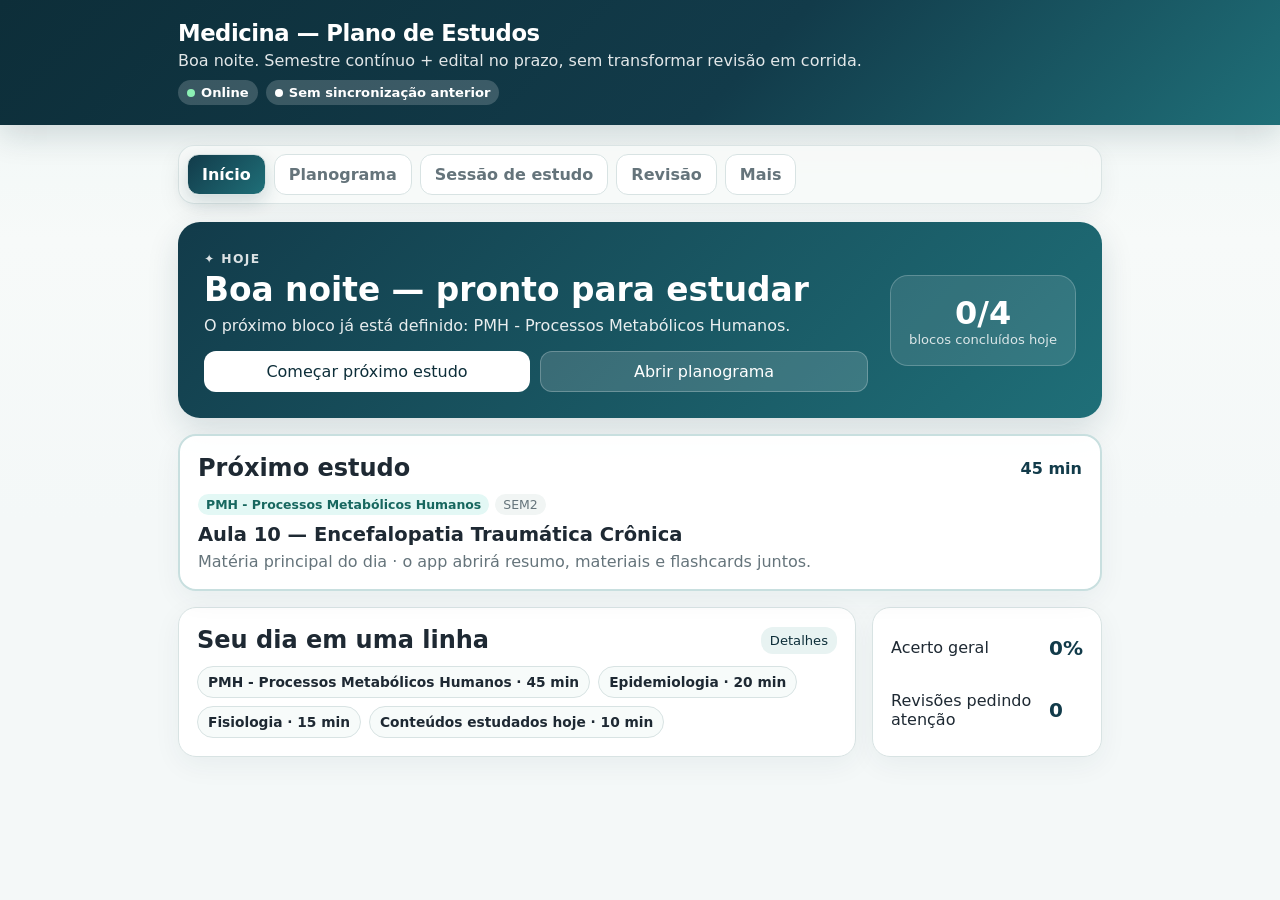
==== index_mobile_corrigido_v28.html @ 34f575c8 "3ª versão" ====
<!doctype html>
<html lang="pt-BR">
<head>
  <meta charset="utf-8">
  <meta name="viewport" content="width=device-width,initial-scale=1">
  <meta name="theme-color" content="#123B4A">
  <title>Medicina — Plano e Sessão de Estudos</title>
  <link rel="manifest" href="manifest.json">
  <meta name="mobile-web-app-capable" content="yes">
  <meta name="apple-mobile-web-app-capable" content="yes">
  <meta name="apple-mobile-web-app-status-bar-style" content="default">
  <meta name="apple-mobile-web-app-title" content="Medicina">
  <link rel="apple-touch-icon" href="icon-192.png">
  <style>
    :root{
      --bg:#f4f8f8;--card:#ffffff;--text:#1e2933;--muted:#65747b;--primary:#123b4a;
      --primary-dark:#0d2e39;--secondary:#1f6f78;--accent:#35c2b2;--coral:#ee806a;
      --border:#d8e3e3;--danger:#c95663;--success:#238066;--warning:#b98220;
      --soft:#e8f3f2;--soft-accent:#e3f8f5;--soft-coral:#fff0ec;
      font-family:Inter,system-ui,-apple-system,BlinkMacSystemFont,"Segoe UI",sans-serif
    }
    *{box-sizing:border-box}
    body{margin:0;background:linear-gradient(180deg,#eef6f5 0,#f7faf9 240px,var(--bg) 520px);color:var(--text);min-height:100vh}
    header{background:linear-gradient(135deg,var(--primary-dark),var(--primary) 58%,var(--secondary));color:#fff;padding:20px max(20px,calc((100vw - 960px)/2 + 18px));box-shadow:0 10px 30px rgba(13,46,57,.16)}
    header h1{margin:0;font-size:1.42rem;letter-spacing:-.02em} header p{margin:5px 0 0;opacity:.88}
    main{max-width:960px;margin:auto;padding:20px 18px 88px}
    .tabs{display:flex;gap:8px;flex-wrap:wrap;margin-bottom:18px;position:sticky;top:8px;z-index:20;padding:8px;border:1px solid rgba(216,227,227,.9);border-radius:16px;background:rgba(247,250,249,.88);backdrop-filter:blur(14px);box-shadow:0 8px 24px rgba(20,55,65,.06)}
    button,input,select,textarea{font:inherit}
    button{border:0;border-radius:12px;padding:10px 14px;cursor:pointer;transition:transform .16s ease,box-shadow .16s ease,background .16s ease}button:active{transform:scale(.98)}
    .tab{background:#fff;border:1px solid var(--border);color:var(--muted);font-weight:700}.tab:hover{box-shadow:0 6px 18px rgba(18,59,74,.08)} .tab.active,.primary{background:linear-gradient(135deg,var(--primary),var(--secondary));color:#fff;box-shadow:0 7px 18px rgba(18,59,74,.18)}
    .secondary{background:var(--soft);color:var(--primary-dark)} .danger{background:#fdecef;color:var(--danger)}
    .success{background:#e7f7ee;color:var(--success)} .warning{background:#fff3df;color:var(--warning)}
    .panel{display:none}.panel.active{display:block}
    .box{background:rgba(255,255,255,.96);border:1px solid var(--border);border-radius:18px;padding:18px;margin-bottom:16px;box-shadow:0 8px 28px rgba(18,59,74,.055)}
    .grid{display:grid;grid-template-columns:repeat(2,minmax(0,1fr));gap:14px}
    .full{grid-column:1/-1}
    label{display:block;font-weight:650;margin-bottom:6px}
    input,select,textarea{width:100%;border:1px solid var(--border);border-radius:10px;padding:10px 12px;background:#fff;color:var(--text)}
    textarea{min-height:100px;resize:vertical}
    .muted{color:var(--muted);font-size:.9rem}
    .row{display:flex;gap:10px;flex-wrap:wrap}.row>*{flex:1}
    .filters{display:grid;grid-template-columns:minmax(180px,.65fr) minmax(220px,1fr);gap:12px}
    .filter-head{display:flex;align-items:center;justify-content:space-between;gap:10px;margin-bottom:6px}
    .filter-head label{margin:0}.mini{padding:6px 9px;font-size:.82rem;background:var(--soft);color:var(--primary-dark)}
    .choices{display:flex;flex-wrap:wrap;gap:8px;max-height:160px;overflow:auto;padding:10px;border:1px solid var(--border);border-radius:12px;background:#f7fbfa}
    .choice{display:inline-flex;align-items:center;gap:7px;border:1px solid var(--border);border-radius:999px;padding:7px 10px;background:#fff;margin:0;cursor:pointer;transition:.15s ease}.choice:hover{border-color:var(--accent);background:var(--soft-accent)}
    .choice input{width:auto;margin:0}
    .study-card,.quiz-question{min-height:260px;display:grid;place-items:center;text-align:center;padding:26px;border:2px solid #cfe4e1;border-radius:20px;background:linear-gradient(145deg,#ffffff,#f1faf8)}
    .study-card{cursor:pointer;position:relative}.study-card .content,.quiz-question{font-size:clamp(1.25rem,4vw,2rem);font-weight:750}
    .hint{position:absolute;bottom:12px;color:var(--muted);font-size:.85rem}
    .meta{display:flex;justify-content:space-between;gap:10px;flex-wrap:wrap;color:var(--muted);font-size:.9rem}
    .answers{display:none;gap:10px;justify-content:center;flex-wrap:wrap;margin-top:14px}.answers.show{display:flex}
    .progress{height:10px;background:#e2eceb;border-radius:999px;overflow:hidden;margin:10px 0 16px}.progress>div{height:100%;background:linear-gradient(90deg,var(--secondary),var(--accent));width:0;transition:width .3s ease}
    .quiz-options{display:grid;grid-template-columns:repeat(2,minmax(0,1fr));gap:10px;margin-top:14px}
    .quiz-option{display:flex;gap:10px;align-items:center;text-align:left;background:#fff;border:2px solid var(--border);min-height:64px}
    .quiz-option.correct{border-color:var(--success);background:#e7f7ee}.quiz-option.wrong{border-color:var(--danger);background:#fdecef}
    .letter{display:grid;place-items:center;min-width:34px;height:34px;border-radius:50%;background:var(--soft-accent);color:var(--primary-dark);font-weight:800}
    .feedback{display:none;padding:12px;border-radius:12px;margin-top:12px}.feedback.show{display:block}.feedback.ok{background:#e7f7ee}.feedback.bad{background:#fdecef}
    .list{display:grid;gap:10px}.item{border:1px solid var(--border);border-radius:12px;padding:12px;display:grid;gap:7px}
    .classification{display:flex;flex-wrap:wrap;gap:6px}.semester,.subject,.topic{border-radius:999px;padding:3px 8px;font-size:.78rem}
    .semester{background:#e4f0f2;color:#245567;font-weight:800}.subject{background:var(--soft-accent);color:#17675f;font-weight:700}.topic{background:#f1f5f4;color:var(--muted)}
    .stats{display:grid;grid-template-columns:repeat(4,1fr);gap:10px}.stat{background:#f7f7fd;border:1px solid var(--border);padding:12px;border-radius:12px;text-align:center}.stat b{display:block;font-size:1.4rem}
    .notice{border-left:4px solid var(--accent);padding:10px 12px;background:var(--soft-accent);border-radius:10px}
    .content-card{border:1px solid var(--border);border-radius:14px;padding:16px;background:#fff;display:grid;gap:10px}
    .content-card h3{margin:0}
    .content-card img{display:block;max-width:100%;max-height:360px;object-fit:contain;border-radius:12px;border:1px solid var(--border)}
    .summary-text{white-space:pre-wrap;line-height:1.55}
    .key-terms{display:flex;flex-wrap:wrap;gap:6px}
    .term-pill{padding:4px 8px;border-radius:999px;background:var(--soft-accent);color:var(--primary-dark);font-size:.82rem;font-weight:650}
    .remember-box{padding:12px;border-radius:10px;background:#fff7df;border-left:4px solid var(--warning);white-space:pre-wrap}
    .material-link{display:inline-block;text-decoration:none;background:var(--primary);color:white;padding:9px 12px;border-radius:10px;font-weight:650}
    .subject-card{border:1px solid var(--border);border-radius:14px;padding:16px;background:#fff;display:grid;gap:10px}
    .subject-card h3{margin:0}
    .topic-row{display:grid;grid-template-columns:minmax(0,1fr) auto;gap:12px;align-items:center;padding:9px 0;border-top:1px solid var(--border)}
    .topic-row:first-of-type{border-top:0}
    .coverage-badge{white-space:nowrap;border-radius:999px;padding:5px 9px;font-weight:700;font-size:.82rem;background:#eef0ff}
    .coverage-ok{background:#e6f6eb}
    .coverage-low{background:#fff2db}
    .subject-total{font-size:.9rem;color:var(--muted)}
    .card-image{display:block;max-width:min(100%,620px);max-height:360px;object-fit:contain;margin:0 auto 16px;border-radius:14px;border:1px solid var(--border);background:#fff}
    .thumb{width:110px;height:80px;object-fit:cover;border-radius:10px;border:1px solid var(--border)}
    .image-preview{display:none;margin-top:10px}.image-preview.show{display:block}
    .image-preview img{max-width:260px;max-height:190px;object-fit:contain;border:1px solid var(--border);border-radius:12px;background:#fff}
    .image-actions{display:flex;gap:8px;flex-wrap:wrap;margin-top:8px}
    .sync-status{display:none;white-space:pre-wrap;padding:10px;border-radius:10px;margin-top:10px}.sync-status.show{display:block}.sync-status.ok{background:#e7f7ee}.sync-status.err{background:#fdecef}

    .review-grid{display:grid;grid-template-columns:repeat(2,minmax(0,1fr));gap:12px}
    .review-card{border:1px solid var(--border);border-radius:14px;padding:14px;background:#fff;display:grid;gap:8px}
    .review-card h3{margin:0;font-size:1rem}.review-card p{margin:0}
    .review-meter{height:8px;background:#e2eceb;border-radius:999px;overflow:hidden}.review-meter>span{display:block;height:100%;background:linear-gradient(90deg,var(--secondary),var(--accent))}
    .review-reason{font-size:.88rem;color:var(--muted)}
    .priority-high{border-left:5px solid var(--danger)}.priority-medium{border-left:5px solid var(--warning)}.priority-low{border-left:5px solid var(--success)}
    .summary-gallery{display:grid;grid-template-columns:repeat(auto-fit,minmax(210px,1fr));gap:10px;margin:4px 0 8px}
    .summary-gallery figure{margin:0;border:1px solid var(--border);border-radius:12px;padding:8px;background:#fafafa}
    .summary-gallery img{width:100%;height:auto;max-height:520px;object-fit:contain;border:0;border-radius:8px;background:#fff}
    .summary-gallery figcaption{font-size:.78rem;color:var(--muted);margin-top:6px}
    .summary-source-embeds{display:grid;gap:12px;margin:8px 0 14px}
    .summary-source-embed{width:100%;height:520px;border:1px solid var(--border);border-radius:14px;background:#fff;overflow:hidden}
    .summary-source-embed iframe{width:100%;height:100%;border:0;background:#fff}
    .summary-source-caption{font-size:.82rem;color:var(--muted);margin-top:6px}

    .review-source{font-size:.83rem}.review-source a{color:var(--primary-dark);font-weight:650}
    @media(max-width:650px){.review-grid{grid-template-columns:1fr}.summary-gallery{grid-template-columns:1fr}}


    .cloud-status{display:flex;gap:8px;flex-wrap:wrap;margin-top:10px}
    .status-pill{display:inline-flex;align-items:center;gap:6px;padding:5px 9px;border-radius:999px;background:rgba(255,255,255,.18);font-size:.82rem;font-weight:700}
    .status-dot{width:8px;height:8px;border-radius:50%;background:#fff}
    .status-pill.offline .status-dot{background:#ffd166}
    .status-pill.online .status-dot{background:#8cf0b4}

    /* Visualização completa de mídia — mesma experiência no celular e computador */
    .content-card img,.card-image,.summary-gallery img,.thumb{cursor:zoom-in}
    .material-media{display:grid;gap:10px;margin-top:4px}
    .material-media img{width:100%;max-height:none;object-fit:contain;background:#fff}
    .material-embed{width:100%;height:640px;border:1px solid var(--border);border-radius:14px;background:#fff;overflow:hidden}
    .material-embed iframe{width:100%;height:100%;border:0;background:#fff}
    .media-caption{font-size:.82rem;color:var(--muted)}
    .image-lightbox{position:fixed;inset:0;z-index:9999;background:rgba(6,23,29,.94);display:none;align-items:center;justify-content:center;padding:18px}
    .image-lightbox.show{display:flex}
    .image-lightbox img{max-width:96vw;max-height:92vh;object-fit:contain;border-radius:12px;background:#fff;box-shadow:0 24px 80px rgba(0,0,0,.45)}
    .image-lightbox button{position:absolute;top:14px;right:14px;width:44px;height:44px;border-radius:999px;border:1px solid rgba(255,255,255,.35);background:rgba(255,255,255,.14);color:#fff;font-size:1.5rem;padding:0}
    @media(max-width:650px){.material-embed{height:72vh;min-height:440px}.image-lightbox{padding:8px}.image-lightbox img{max-width:100vw;max-height:94vh;border-radius:6px}}
    .offline-note{display:none;margin-top:10px;padding:10px 12px;border-radius:10px;background:#fff3df;color:#6f4a09}
    .offline-note.show{display:block}
    .plan-controls{display:grid;grid-template-columns:repeat(2,minmax(0,1fr));gap:12px}
    .plan-grid{display:grid;gap:12px}
    .plan-block{background:#fff;border:1px solid var(--border);border-radius:14px;padding:14px}
    .plan-block.done{opacity:.68;border-color:#b9ddc8;background:#f4fbf7}
    .plan-head{display:flex;justify-content:space-between;gap:10px;align-items:flex-start;flex-wrap:wrap}
    .plan-head h3{margin:0;font-size:1.03rem}
    .plan-min{font-weight:800;color:var(--primary);white-space:nowrap}
    .plan-badges{display:flex;gap:6px;flex-wrap:wrap;margin:8px 0}
    .plan-badge{font-size:.78rem;border-radius:999px;padding:4px 8px;background:var(--soft);color:var(--primary-dark);font-weight:700}
    .plan-badge.warn{background:#fff3df;color:#7a510c}.plan-badge.ok{background:#e7f7ee;color:#256b45}
    .plan-summary{white-space:pre-wrap;line-height:1.48;margin-top:10px}
    .plan-related{margin-top:10px;padding-top:10px;border-top:1px solid var(--border)}
    .plan-related details{margin-top:8px}.plan-related summary{cursor:pointer;font-weight:700}
    .plan-actions{display:flex;gap:8px;flex-wrap:wrap;margin-top:12px}
    .plan-actions button{padding:8px 10px}.plan-progress{margin-top:10px}
    .plan-profile-note{margin-top:10px;padding:10px 12px;border-radius:12px;background:var(--soft-accent);border:1px solid #caece7}

    /* Sala de estudo + timer do planograma */
    .study-timer-dock{position:sticky;top:10px;z-index:70;display:grid;grid-template-columns:auto minmax(0,1fr) auto;gap:10px;align-items:center;margin:10px 0 14px;padding:10px 12px;border:1px solid #c8dfdf;border-radius:16px;background:rgba(255,255,255,.96);box-shadow:0 10px 28px rgba(18,59,74,.12);backdrop-filter:blur(12px)}
    .study-timer-dock[hidden]{display:none!important}.study-timer-dock .timer-copy{min-width:0}.study-timer-dock .timer-copy small{display:block;color:var(--muted);font-weight:750;white-space:nowrap;overflow:hidden;text-overflow:ellipsis}.study-timer-dock .timer-clock{display:block;font-size:1.4rem;letter-spacing:.03em;font-weight:900;color:var(--primary);font-variant-numeric:tabular-nums}.study-timer-dock .timer-actions{display:flex;gap:7px;align-items:center}.study-timer-dock button{padding:8px 10px}
    .plan-study-room{border:2px solid #bcdedb;background:linear-gradient(180deg,#fbfefe,#fff)}.plan-study-room[hidden]{display:none!important}.plan-study-room.active{animation:riseIn .22s ease both}.study-room-top{display:grid;grid-template-columns:minmax(0,1fr) auto;gap:14px;align-items:start}.study-room-kicker{font-size:.76rem;letter-spacing:.08em;text-transform:uppercase;font-weight:900;color:var(--secondary);margin-bottom:4px}.study-room-top h2{margin:0 0 5px}.study-room-timer{min-width:170px;text-align:center;border:1px solid var(--border);border-radius:16px;padding:12px;background:#fff}.study-room-clock{font-size:2rem;font-weight:900;color:var(--primary);font-variant-numeric:tabular-nums;line-height:1}.study-room-timer small{display:block;color:var(--muted);margin-top:5px}.study-room-timer-actions{display:flex;gap:7px;justify-content:center;flex-wrap:wrap;margin-top:10px}.study-room-timer-actions button{padding:7px 10px}.study-room-content{display:grid;grid-template-columns:minmax(0,1.4fr) minmax(240px,.6fr);gap:14px;margin-top:14px}.study-room-panel{border:1px solid var(--border);border-radius:14px;padding:13px;background:#fff;min-width:0}.study-room-panel h3{margin:0 0 8px}.study-room-panel details{margin-top:8px}.study-room-panel summary{cursor:pointer;font-weight:800}.study-room-resource{padding:10px 0;border-top:1px solid var(--border)}.study-room-resource:first-of-type{border-top:0;padding-top:0}.study-room-resource strong{display:block}.study-room-actions{display:flex;gap:8px;flex-wrap:wrap;margin-top:14px}.study-room-actions button{padding:9px 11px}.timer-finished{color:#25704b!important}.plan-block .study-now{font-weight:850}
    @media(max-width:760px){.study-timer-dock{top:6px;grid-template-columns:auto minmax(0,1fr);padding:9px}.study-timer-dock .timer-actions{grid-column:1/-1;justify-content:flex-end}.study-room-top,.study-room-content{grid-template-columns:1fr}.study-room-timer{min-width:0;text-align:left}.study-room-timer-actions{justify-content:flex-start}.study-room-clock{font-size:1.8rem}}

    @media(max-width:650px){.grid,.filters,.quiz-options,.stats,.plan-controls{grid-template-columns:1fr}.full{grid-column:auto}}

    /* Dashboard dinâmico */
    .home-hero{position:relative;overflow:hidden;display:grid;grid-template-columns:minmax(0,1fr) auto;gap:18px;align-items:center;padding:24px;border-radius:24px;background:linear-gradient(135deg,var(--primary-dark),var(--primary) 58%,var(--secondary));color:#fff;box-shadow:0 16px 38px rgba(13,46,57,.18);margin-bottom:16px}
    .home-hero:after{content:"";position:absolute;width:260px;height:260px;border-radius:50%;right:-95px;top:-120px;background:rgba(53,194,178,.18);filter:blur(2px)}
    .home-kicker{display:inline-flex;align-items:center;gap:7px;font-size:.77rem;letter-spacing:.11em;font-weight:850;opacity:.85;text-transform:uppercase}
    .home-hero h2{position:relative;margin:8px 0 6px;font-size:clamp(1.65rem,4vw,2.35rem);letter-spacing:-.035em;z-index:1}.home-hero p{position:relative;margin:0;opacity:.88;line-height:1.5;z-index:1}
    .home-ring{--p:0;position:relative;z-index:1;width:104px;height:104px;border-radius:50%;display:grid;place-items:center;background:conic-gradient(var(--accent) calc(var(--p)*1%),rgba(255,255,255,.18) 0);box-shadow:inset 0 0 0 1px rgba(255,255,255,.1)}
    .home-ring:before{content:"";position:absolute;inset:10px;border-radius:50%;background:var(--primary)}.home-ring strong,.home-ring span{position:relative;z-index:1;display:block;text-align:center}.home-ring strong{font-size:1.35rem}.home-ring span{font-size:.72rem;opacity:.78;margin-top:1px}
    .quick-label{font-weight:800;margin:0 0 9px}.quick-times,.review-chips{display:flex;gap:8px;flex-wrap:wrap}
    .quick-time,.review-chip{background:#fff;border:1px solid var(--border);color:var(--muted);font-weight:800}.quick-time.active,.review-chip.active{background:var(--primary);color:#fff;border-color:var(--primary);box-shadow:0 7px 16px rgba(18,59,74,.16)}
    .home-stats{display:grid;grid-template-columns:repeat(4,1fr);gap:10px;margin:16px 0}.home-stat{background:#fff;border:1px solid var(--border);border-radius:16px;padding:13px;box-shadow:0 5px 18px rgba(18,59,74,.04)}.home-stat span{display:block;color:var(--muted);font-size:.8rem;font-weight:700}.home-stat strong{display:block;margin-top:3px;font-size:1.25rem}.home-stat.edital{border-top:3px solid var(--coral)}.home-stat.semestre{border-top:3px solid var(--secondary)}.home-stat.revisao{border-top:3px solid var(--accent)}.home-stat.desempenho{border-top:3px solid #e4b84f}
    .home-layout{display:grid;grid-template-columns:minmax(0,1.35fr) minmax(260px,.65fr);gap:16px}.home-section-title{display:flex;align-items:center;justify-content:space-between;gap:10px;margin-bottom:12px}.home-section-title h2{margin:0}.home-section-title button{flex:0 0 auto}
    .home-task-list{display:grid;gap:10px}.home-task{position:relative;overflow:hidden;border:1px solid var(--border);border-radius:16px;padding:14px;background:#fff;display:grid;grid-template-columns:7px minmax(0,1fr) auto;gap:12px;align-items:center;transition:transform .16s ease,box-shadow .16s ease}.home-task:hover{transform:translateY(-1px);box-shadow:0 8px 22px rgba(18,59,74,.08)}.home-task-bar{height:100%;min-height:56px;border-radius:999px;background:var(--secondary)}.home-task.edital .home-task-bar{background:var(--coral)}.home-task.revisao .home-task-bar{background:var(--accent)}.home-task.questoes .home-task-bar{background:#e4b84f}.home-task.done{opacity:.58}.home-task-main small{display:block;color:var(--muted);font-weight:750;margin-bottom:4px}.home-task-main strong{display:block;line-height:1.25}.home-task-min{font-weight:900;color:var(--primary);white-space:nowrap}.home-task-actions{grid-column:2/-1;display:flex;gap:8px;flex-wrap:wrap;margin-top:3px}.home-task-actions button{padding:7px 10px;font-size:.85rem}
    .home-side-note{padding:13px;border-radius:14px;background:var(--soft-accent);border:1px solid #ccebe7;color:#275b58;line-height:1.45}.home-side-note.edital{background:var(--soft-coral);border-color:#f5d2ca;color:#82473c}
    .bottom-nav{display:none}
    .plan-block{position:relative;overflow:hidden;transition:transform .18s ease,box-shadow .18s ease}.plan-block:hover{transform:translateY(-1px);box-shadow:0 10px 26px rgba(18,59,74,.07)}.plan-block.track-edital{border-left:5px solid var(--coral)}.plan-block.track-sem2{border-left:5px solid var(--secondary)}.plan-block.track-revisao{border-left:5px solid var(--accent)}.plan-block.track-questoes{border-left:5px solid #e4b84f}
    @keyframes riseIn{from{opacity:0;transform:translateY(7px)}to{opacity:1;transform:none}}.panel.active>.box,.panel.active>.home-hero{animation:riseIn .22s ease both}
    @media(max-width:760px){.tabs{display:none}.bottom-nav{position:fixed;display:grid;grid-template-columns:repeat(5,1fr);left:10px;right:10px;bottom:10px;z-index:80;border:1px solid rgba(216,227,227,.96);border-radius:18px;background:rgba(255,255,255,.94);backdrop-filter:blur(16px);box-shadow:0 10px 30px rgba(13,46,57,.18);padding:6px}.bottom-tab{display:grid;place-items:center;gap:2px;background:transparent;color:var(--muted);font-size:.72rem;font-weight:800;padding:7px 3px;border-radius:12px}.bottom-tab b{font-size:1.05rem;line-height:1}.bottom-tab.active{background:var(--soft-accent);color:var(--primary-dark)}main{padding-bottom:92px}.home-layout{grid-template-columns:1fr}.home-stats{grid-template-columns:repeat(2,1fr)}.home-hero{grid-template-columns:1fr auto;padding:20px}.home-ring{width:86px;height:86px}.home-task{grid-template-columns:6px minmax(0,1fr) auto}}
    @media(max-width:430px){.home-hero{grid-template-columns:1fr}.home-ring{display:none}.home-stats{grid-template-columns:repeat(2,1fr)}.home-task-min{font-size:.9rem}}

    /* v27 — navegação limpa + sessão de estudo + fontes do edital */
    .home-clean-hero{display:grid;grid-template-columns:minmax(0,1fr) auto;gap:22px;align-items:center;background:linear-gradient(135deg,#123b4a,#1f6f78);color:#fff;border-radius:22px;padding:26px;margin-bottom:16px;box-shadow:0 12px 32px rgba(18,59,74,.14)}
    .home-clean-hero h2{margin:4px 0 7px;font-size:clamp(1.45rem,4vw,2.05rem)}.home-clean-hero p{margin:0;opacity:.9}.home-main-actions{margin-top:16px}.home-main-actions .primary{background:#fff;color:var(--primary-dark);box-shadow:none}.home-main-actions .secondary{background:rgba(255,255,255,.15);color:#fff;border:1px solid rgba(255,255,255,.24)}
    .home-clean-progress{min-width:150px;text-align:center;padding:18px;border:1px solid rgba(255,255,255,.22);border-radius:18px;background:rgba(255,255,255,.1)}.home-clean-progress strong{display:block;font-size:2rem}.home-clean-progress span{display:block;font-size:.82rem;opacity:.82}
    .home-next-box{border:2px solid #c8dfdf}.home-next-content{display:grid;gap:6px}.home-next-content .classification{margin-bottom:2px}.home-next-title{font-size:1.22rem;font-weight:850}.home-next-summary{color:var(--muted)}
    .home-clean-grid{display:grid;grid-template-columns:minmax(0,1fr) 230px;gap:16px}.home-subject-strip{display:flex;gap:8px;flex-wrap:wrap}.home-subject-pill{border:1px solid var(--border);border-radius:999px;background:#f7fbfa;padding:7px 10px;font-weight:750;font-size:.86rem}.home-subject-pill.done{opacity:.5;text-decoration:line-through}.home-compact-status{display:grid;grid-template-columns:1fr auto;gap:12px;align-items:center}.home-compact-status strong{font-size:1.25rem;color:var(--primary)}
    .session-empty{text-align:center;padding:34px}.session-study-grid{display:grid;grid-template-columns:minmax(0,1.15fr) minmax(280px,.85fr);gap:14px;margin-top:16px}.session-section{border:1px solid var(--border);border-radius:16px;padding:16px;background:#fff;min-width:0}.session-section-head{display:flex;justify-content:space-between;align-items:center;gap:10px;margin-bottom:12px}.session-section-head>div{display:flex;align-items:center;gap:9px}.session-section-head h3{margin:0}.session-step{display:grid;place-items:center;width:28px;height:28px;border-radius:999px;background:var(--primary);color:#fff;font-weight:900;font-size:.85rem}.session-flash-section{margin-top:14px}.session-flashcard{min-height:220px;border:2px solid #cfe4e1;border-radius:18px;background:linear-gradient(145deg,#fff,#f1faf8);padding:22px;display:grid;align-content:center;gap:12px;text-align:center;cursor:pointer;outline:none}.session-flashcard:focus{box-shadow:0 0 0 3px rgba(53,194,178,.22)}.session-flash-question{font-size:clamp(1.15rem,3vw,1.65rem);font-weight:800}.session-flash-answer{font-size:1.08rem;color:var(--primary-dark);padding-top:10px;border-top:1px solid var(--border)}.session-flashcard small{color:var(--muted)}.session-card-actions{margin-top:12px}.session-card-actions>*{flex:0 1 auto}
    .tool-grid{display:grid;grid-template-columns:repeat(2,minmax(0,1fr));gap:12px;margin-top:16px}.tool-card{display:grid;grid-template-columns:auto minmax(0,1fr);grid-template-areas:'icon title' 'icon desc';gap:3px 12px;text-align:left;background:#fff;border:1px solid var(--border);padding:16px;color:var(--text)}.tool-card b{grid-area:icon;font-size:1.35rem;color:var(--primary)}.tool-card span{grid-area:title;font-weight:850}.tool-card small{grid-area:desc;color:var(--muted)}.tool-card:hover{border-color:#9fcfca;background:#f8fcfb}
    .plan-block .plan-summary{max-height:92px;overflow:hidden;position:relative}.plan-block .plan-related,.plan-block>.muted+div{font-size:.87rem}.plan-block h3{margin-bottom:6px}
    @media(max-width:760px){.home-clean-hero,.home-clean-grid,.session-study-grid{grid-template-columns:1fr}.home-clean-progress{min-width:0;text-align:left;display:flex;align-items:baseline;gap:8px}.home-clean-progress strong{font-size:1.5rem}.tool-grid{grid-template-columns:1fr}.session-card-actions>*{flex:1 1 45%}}
  </style>
</head>
<body>
<header>
  <h1>Medicina — Plano de Estudos</h1>
  <p id="headerContext">Planograma inteligente, sessão guiada e biblioteca em um só app.</p>
  <div class="cloud-status">
    <span id="connectionStatus" class="status-pill"><span class="status-dot"></span><span>Verificando conexão…</span></span>
    <span id="lastSyncStatus" class="status-pill"><span class="status-dot"></span><span>Sem sincronização anterior</span></span>
  </div>
</header>
<main>
  <nav class="tabs">
    <button class="tab active" data-tab="home">Início</button>
    <button class="tab" data-tab="plan">Planograma</button>
    <button class="tab" data-tab="session">Sessão de estudo</button>
    <button class="tab" data-tab="review">Revisão</button>
    <button class="tab" data-tab="more">Mais</button>
  </nav>

  <div id="studyTimerDock" class="study-timer-dock" hidden aria-live="polite">
    <button id="studyTimerReturn" class="secondary" type="button">Sessão</button>
    <div class="timer-copy"><small id="studyTimerLabel">Bloco de estudo</small><strong id="studyTimerClock" class="timer-clock">00:00</strong></div>
    <div class="timer-actions"><button id="studyTimerToggle" class="primary" type="button">Iniciar</button><button id="studyTimerReset" class="secondary" type="button">Reiniciar</button></div>
  </div>


  <section id="home" class="panel active">
    <div class="home-clean-hero">
      <div>
        <div class="home-kicker">✦ HOJE</div>
        <h2 id="homeGreeting">Seu estudo de hoje</h2>
        <p id="homeSubtitle">O app escolhe a próxima matéria e leva você direto para a sessão completa.</p>
        <div class="row home-main-actions">
          <button id="homeStartNext" class="primary" type="button">Começar próximo estudo</button>
          <button id="homeOpenPlan" class="secondary" type="button">Abrir planograma</button>
        </div>
      </div>
      <div class="home-clean-progress">
        <strong id="homeBlocksStat">0/0</strong>
        <span>blocos concluídos hoje</span>
      </div>
    </div>

    <div class="box home-next-box">
      <div class="home-section-title"><h2>Próximo estudo</h2><span id="homeNextMinutes" class="plan-min">—</span></div>
      <div id="homeNextBlock" class="home-next-content"><div class="muted">Sincronize para o app escolher a próxima matéria.</div></div>
    </div>

    <div class="home-clean-grid">
      <div class="box">
        <div class="home-section-title"><h2>Seu dia em uma linha</h2><button class="mini" id="homeOpenPlan2" type="button">Detalhes</button></div>
        <div id="homeTodaySubjects" class="home-subject-strip"><span class="muted">Nenhum bloco carregado.</span></div>
      </div>
      <div class="box home-compact-status">
        <span>Acerto geral</span><strong id="homeAccuracyStat">0%</strong>
        <span>Revisões pedindo atenção</span><strong id="homeReviewStat">0</strong>
      </div>
    </div>
  </section>

  <section id="study" class="panel">
    <div class="box">
      <div class="filters">
        <div>
          <label for="studyFilterType">Filtrar por</label>
          <select id="studyFilterType"><option value="semester">Semestres</option><option value="subject">Matérias</option><option value="topic">Tópicos</option></select>
        </div>
        <div>
          <label for="studyMode">Ordem</label>
          <select id="studyMode"><option value="due">Revisão recomendada</option><option value="random">Aleatória</option><option value="all">Todos</option></select>
        </div>
        <div class="full">
          <div class="filter-head"><label>Escolha uma ou mais</label><button class="mini" id="clearStudy" type="button">Limpar</button></div>
          <div id="studyChoices" class="choices"></div>
          <div class="muted">Sem seleção = todas. Você pode marcar várias matérias ou vários tópicos.</div>
        </div>
        <div class="full"><button id="startStudy" class="primary" style="width:100%">Começar</button></div>
      </div>
    </div>
    <div class="box">
      <div class="meta"><span id="studyCounter">Nenhuma sessão iniciada</span><span id="studyClass"></span></div>
      <div class="progress"><div id="studyProgress"></div></div>
      <div id="studyCard" class="study-card"><div><img id="studyImage" class="card-image" style="display:none" alt=""><div id="studyContent" class="content">Clique em “Começar”.</div></div><div class="hint" id="studyHint">Toque no cartão para revelar a resposta.</div></div>
      <div id="studyAnswers" class="answers">
        <button data-grade="again" class="danger">Errei</button><button data-grade="hard" class="warning">Difícil</button><button data-grade="good" class="success">Acertei</button>
      </div>
    </div>
    <div class="box"><div class="stats">
      <div class="stat"><b id="statTotal">0</b>Cartões</div><div class="stat"><b id="statReviewed">0</b>Revisados</div>
      <div class="stat"><b id="statCorrect">0</b>Acertos</div><div class="stat"><b id="statAccuracy">0%</b>Aproveitamento</div>
    </div></div>
  </section>

  <section id="quiz" class="panel">
    <div class="box">
      <div class="filters">
        <div><label for="quizFilterType">Filtrar por</label><select id="quizFilterType"><option value="semester">Semestres</option><option value="subject">Matérias</option><option value="topic">Tópicos</option></select></div>
        <div><label for="quizAmount">Perguntas</label><select id="quizAmount"><option>5</option><option selected>10</option><option>15</option><option>20</option><option value="all">Todas</option></select></div>
        <div class="full">
          <div class="filter-head"><label>Escolha uma ou mais</label><button class="mini" id="clearQuiz" type="button">Limpar</button></div>
          <div id="quizChoices" class="choices"></div>
        </div>
        <div class="full"><button id="startQuiz" class="primary" style="width:100%">Começar quiz</button></div>
      </div>
    </div>
    <div class="box">
      <div class="meta"><span id="quizCounter">Nenhum quiz iniciado</span><span id="quizScore">Pontuação: 0</span></div>
      <div class="progress"><div id="quizProgress"></div></div>
      <div id="quizPlay">
        <div id="quizQuestion" class="quiz-question"><div><img id="quizImage" class="card-image" style="display:none" alt=""><div id="quizQuestionText">Clique em “Começar quiz”.</div></div></div>
        <div id="quizOptions" class="quiz-options"></div>
        <div id="quizFeedback" class="feedback"></div>
        <button id="nextQuiz" class="primary" style="display:none;width:100%;margin-top:12px">Próxima</button>
      </div>
      <div id="quizFinish" style="display:none;text-align:center">
        <h2>Resultado</h2><div id="quizFinal" style="font-size:3rem;font-weight:800;color:var(--primary)">0%</div>
        <p id="quizFinalText"></p><button id="restartQuiz" class="primary">Jogar novamente</button>
      </div>
    </div>
    <div class="box"><div class="stats">
      <div class="stat"><b id="qPlayed">0</b>Respondidas</div><div class="stat"><b id="qCorrect">0</b>Corretas</div>
      <div class="stat"><b id="qAccuracy">0%</b>Aproveitamento</div><div class="stat"><b id="qBest">0%</b>Melhor</div>
    </div></div>
  </section>


  <section id="review" class="panel">
    <div class="box">
      <h2>Painel de revisão</h2>
      <p class="muted">O app usa seu histórico de respostas e de flashcards neste aparelho para indicar o que revisar primeiro.</p>
      <div class="filters" style="margin-top:12px">
        <div><label for="reviewSemester">Semestre</label><select id="reviewSemester"><option value="">Todos</option></select></div>
        <div><label for="reviewMinDays">Considerar “há muito tempo”</label><select id="reviewMinDays"><option value="7">7 dias</option><option value="14" selected>14 dias</option><option value="30">30 dias</option><option value="60">60 dias</option></select></div>
      </div>
      <div class="stats" style="margin-top:14px">
        <div class="stat"><b id="revAttempts">0</b>Respostas/revisões</div>
        <div class="stat"><b id="revWrong">0</b>Erros</div>
        <div class="stat"><b id="revAccuracy">0%</b>Aproveitamento</div>
        <div class="stat"><b id="revTopics">0</b>Tópicos praticados</div>
      </div>
    </div>
    <div class="box"><h2>Revisar agora</h2><p class="muted">Prioridade calculada por erros, dificuldade e tempo desde a última revisão.</p><div id="reviewSuggestions" class="review-grid"></div></div>
    <div class="box"><h2>Onde estou errando</h2><p class="muted">Mostra os tópicos com mais erros e a fonte para revisar.</p><div id="weakTopics" class="review-grid"></div></div>
    <div class="box"><h2>Erros recentes</h2><p class="muted">Perguntas que você errou por último, com a resposta correta e onde revisar.</p><div id="recentErrors" class="review-grid"></div></div>
    <div class="box"><h2>Matérias esquecidas</h2><p class="muted">Matérias nunca revisadas ou que ficaram muito tempo sem estudo.</p><div id="staleSubjects" class="review-grid"></div></div>
  </section>

  <section id="plan" class="panel">
    <div class="box">
      <h2>Planograma automático — edital + semestre contínuo</h2>
      <p class="muted">Somente o conteúdo do edital tem prazo de 7 semanas. As matérias do semestre e as revisões do 1º semestre entram em uma fila contínua, sem data-limite, e o app encaixa o que couber no tempo disponível.</p>
      <div class="plan-controls" style="margin-top:12px">
        <div><label for="planDate">Dia de estudo</label><input id="planDate" type="date"></div>
        <div><label for="planTime">Tempo disponível</label><select id="planTime"><option value="60">60 min — emergência</option><option value="90">90 min — compacto</option><option value="120" selected>120 min — recomendado</option><option value="180">180 min — intensivo</option></select></div>
        <div><label for="planReview1">Revisão 1</label><select id="planReview1"></select></div>
        <div><label for="planReview2">Revisão 2</label><select id="planReview2"></select></div>
        <div class="full row"><button id="generatePlan" class="primary">Gerar plano do dia</button><button id="planToday" class="secondary">Ir para hoje</button></div>
      </div>
      <div id="planProfileNote" class="plan-profile-note"></div>
      <div id="planProgress" class="plan-progress muted"></div>
    </div>

    <div class="box">
      <div class="meta"><span id="planDayTitle">Selecione um dia.</span><span id="planDayMeta"></span></div>
      <div id="planBlocks" class="plan-grid" style="margin-top:12px"></div>
    </div>
    <div class="box">
      <h2>Lacunas do edital</h2>
      <p class="muted">Quando o edital cobra um tema sem aula suficiente na base, o app sinaliza como material pendente em vez de inventar conteúdo. A unidade continua no cronograma e pode ser completada quando uma fonte adequada entrar no Drive.</p>
      <div id="planGaps" class="review-grid"></div>
    </div>
  </section>


  <section id="session" class="panel">
    <div id="sessionEmpty" class="box session-empty">
      <div class="study-room-kicker">SESSÃO DE ESTUDO</div>
      <h2>Nenhum bloco aberto</h2>
      <p class="muted">Abra o Planograma e toque em <b>Estudar agora</b>. O app reunirá aqui o resumo, os materiais e os flashcards daquele conteúdo.</p>
      <button class="primary" type="button" data-open-tab="plan">Abrir planograma</button>
    </div>

    <div id="planStudyRoom" class="box plan-study-room" hidden>
      <div class="study-room-top">
        <div><div class="study-room-kicker">SESSÃO GUIADA</div><h2 id="studyRoomTitle">Bloco de estudo</h2><div id="studyRoomMeta" class="muted"></div></div>
        <div class="study-room-timer"><div id="studyRoomClock" class="study-room-clock">00:00</div><small id="studyRoomTimerStatus">Timer pronto</small><div class="study-room-timer-actions"><button id="studyRoomTimerToggle" class="primary" type="button">Iniciar</button><button id="studyRoomTimerReset" class="secondary" type="button">Reiniciar</button><button id="studyRoomTimerPlus" class="secondary" type="button">+5 min</button></div></div>
      </div>

      <div class="session-study-grid">
        <div class="session-section">
          <div class="session-section-head"><div><span class="session-step">1</span><h3>Resumo necessário</h3></div></div>
          <div id="studyRoomContent"></div>
        </div>
        <div class="session-section">
          <div class="session-section-head"><div><span class="session-step">2</span><h3>Materiais da aula</h3></div></div>
          <div id="studyRoomResources"></div>
        </div>
      </div>

      <div class="session-section session-flash-section">
        <div class="session-section-head">
          <div><span class="session-step">3</span><h3>Flashcards para fixação</h3></div>
          <span id="sessionCardCounter" class="muted">0 cartões</span>
        </div>
        <div id="sessionNoCards" class="muted">Nenhum flashcard específico encontrado para este bloco.</div>
        <div id="sessionFlashWrap" hidden>
          <div id="sessionFlashcard" class="session-flashcard" tabindex="0" role="button" aria-label="Flashcard da sessão">
            <div id="sessionFlashClass" class="classification"></div>
            <div id="sessionFlashQuestion" class="session-flash-question"></div>
            <div id="sessionFlashAnswer" class="session-flash-answer" hidden></div>
            <small id="sessionFlashHint">Toque para mostrar a resposta</small>
          </div>
          <div class="row session-card-actions">
            <button id="sessionReveal" class="primary" type="button">Mostrar resposta</button>
            <button id="sessionNext" class="secondary" type="button">Próximo</button>
            <button id="sessionOpenAll" class="secondary" type="button">Abrir todos os flashcards</button>
            <button id="sessionQuiz" class="secondary" type="button">Quiz deste conteúdo</button>
          </div>
        </div>
      </div>
      <div id="studyRoomActions" class="study-room-actions"></div>
    </div>
  </section>


  <section id="more" class="panel">
    <div class="box">
      <div class="study-room-kicker">BIBLIOTECA E FERRAMENTAS</div>
      <h2>Todo o restante do app</h2>
      <p class="muted">A tela principal fica limpa; os recursos completos continuam disponíveis aqui.</p>
      <div class="tool-grid">
        <button class="tool-card" type="button" data-open-tab="study"><b>▣</b><span>Flashcards</span><small>Estudo livre por matéria ou tópico</small></button>
        <button class="tool-card" type="button" data-open-tab="quiz"><b>?</b><span>Quiz</span><small>Questões a partir dos seus cartões</small></button>
        <button class="tool-card" type="button" data-open-tab="summaries"><b>≡</b><span>Resumos</span><small>Resumos por aula e matéria</small></button>
        <button class="tool-card" type="button" data-open-tab="materials"><b>↗</b><span>Materiais</span><small>PDFs, slides e fontes rastreáveis</small></button>
        <button class="tool-card" type="button" data-open-tab="subjects"><b>◎</b><span>Matérias</span><small>Visão geral da base</small></button>
        <button class="tool-card" type="button" data-open-tab="create"><b>＋</b><span>Criar cartão</span><small>Adicionar flashcard manualmente</small></button>
        <button class="tool-card" type="button" data-open-tab="manage"><b>☰</b><span>Gerenciar</span><small>Editar e organizar cartões</small></button>
        <button class="tool-card" type="button" data-open-tab="data"><b>⚙</b><span>Dados e sincronização</span><small>Backup, planilha e nuvem</small></button>
      </div>
    </div>
  </section>

  <section id="create" class="panel">
    <div class="box">
      <h2 id="formTitle">Novo cartão</h2>
      <div class="grid">
        <input id="editingId" type="hidden">
        <div class="full"><label for="question">Pergunta</label><textarea id="question"></textarea></div>
        <div class="full"><label for="answer">Resposta correta</label><textarea id="answer"></textarea></div>
        <div>
          <label for="semester">Semestre</label>
          <input id="semester" placeholder="Ex.: 1º semestre">
        </div>
        <div><label for="subject">Matéria — categoria geral</label><input id="subject" placeholder="Ex.: Biologia"></div>
        <div><label for="topics">Tópicos — categorias específicas</label><input id="topics" placeholder="Ex.: Genética, DNA"><div class="muted">Separe vários tópicos por vírgula.</div></div>
        <div class="full">
          <label>Imagem opcional</label>
          <div class="grid">
            <div>
              <label for="imageUrl" class="muted">Link da imagem</label>
              <input id="imageUrl" placeholder="https://.../imagem.jpg">
            </div>
            <div>
              <label for="imageFile" class="muted">Ou escolha uma imagem</label>
              <input id="imageFile" type="file" accept="image/*">
            </div>
          </div>
          <div id="imagePreview" class="image-preview">
            <img id="imagePreviewImg" alt="Prévia da imagem do cartão">
            <div class="image-actions">
              <button id="removeImage" type="button" class="danger">Remover imagem</button>
            </div>
          </div>
          <div class="muted">A imagem aparecerá no flashcard e no quiz. Fotos enviadas pelo aparelho são reduzidas automaticamente.</div>
        </div>
        <div class="full"><label for="distractors">Alternativas erradas do quiz — uma por linha</label><textarea id="distractors"></textarea></div>
        <div class="full"><label for="tags">Tags opcionais</label><input id="tags" placeholder="Ex.: prova, revisão"></div>
        <div class="full row"><button id="saveCard" class="primary">Salvar cartão</button><button id="cancelEdit" class="secondary" style="display:none">Cancelar edição</button></div>
      </div>
    </div>
  </section>


  <section id="summaries" class="panel">
    <div class="box">
      <h2>Resumos de Medicina</h2>
      <div class="filters">
        <div><label for="summaryFilterType">Filtrar por</label><select id="summaryFilterType"><option value="semester">Semestres</option><option value="subject">Matérias</option><option value="topic">Tópicos</option></select></div>
        <div><label for="summarySearch">Buscar</label><input id="summarySearch" placeholder="Ex.: anatomia, plexo braquial..."></div>
        <div class="full">
          <div class="filter-head"><label>Escolha uma ou mais</label><button id="clearSummary" class="mini">Limpar</button></div>
          <div id="summaryChoices" class="choices"></div>
        </div>
      </div>
    </div>
    <div class="box"><div id="summaryList" class="list"></div></div>
  </section>


  <section id="subjects" class="panel">
    <div class="box">
      <h2>Matérias e cobertura</h2>
      <p class="muted">Veja as disciplinas, os tópicos disponíveis e quantos flashcards já existem em cada um.</p>
      <div class="filters">
        <div>
          <label for="subjectSemesterFilter">Semestre</label>
          <select id="subjectSemesterFilter"><option value="">Todos</option></select>
        </div>
        <div>
          <label for="subjectOverviewSearch">Buscar matéria ou tópico</label>
          <input id="subjectOverviewSearch" placeholder="Ex.: Anatomia, Epidemiologia...">
        </div>
      </div>
    </div>
    <div class="box">
      <div id="subjectOverview" class="list"></div>
    </div>
  </section>

  <section id="materials" class="panel">
    <div class="box">
      <h2>Materiais de estudo</h2>
      <div class="filters">
        <div><label for="materialFilterType">Filtrar por</label><select id="materialFilterType"><option value="semester">Semestres</option><option value="subject">Matérias</option><option value="topic">Tópicos</option></select></div>
        <div><label for="materialSearch">Buscar</label><input id="materialSearch" placeholder="Buscar material..."></div>
        <div class="full">
          <div class="filter-head"><label>Escolha uma ou mais</label><button id="clearMaterial" class="mini">Limpar</button></div>
          <div id="materialChoices" class="choices"></div>
        </div>
      </div>
    </div>
    <div class="box"><div id="materialList" class="list"></div></div>
  </section>

  <section id="manage" class="panel">
    <div class="box">
      <div class="filters">
        <div><label for="manageFilterType">Filtrar por</label><select id="manageFilterType"><option value="semester">Semestres</option><option value="subject">Matérias</option><option value="topic">Tópicos</option></select></div>
        <div><label for="searchCards">Buscar</label><input id="searchCards" placeholder="Digite uma palavra"></div>
        <div class="full"><div class="filter-head"><label>Filtro</label><button id="clearManage" class="mini">Limpar</button></div><div id="manageChoices" class="choices"></div></div>
      </div>
    </div>
    <div class="box"><div id="cardList" class="list"></div></div>
  </section>

  <section id="data" class="panel">
    <div class="box">
      <div class="notice">Faça backup antes de trocar de versão ou navegador. O backup JSON agora também guarda seu histórico de erros e revisões.</div>
      <div class="row" style="margin-top:12px">
        <button id="exportJson" class="primary">Exportar JSON</button>
        <label class="secondary" style="padding:10px 14px;border-radius:10px;text-align:center;cursor:pointer">Importar JSON<input id="importJson" type="file" accept=".json" hidden></label>
      </div>
    </div>

    <div class="box">
      <h2>Modo nuvem + offline</h2>
      <div id="offlineInfo" class="notice">O aplicativo guarda somente textos, progresso e metadados necessários para uso offline. PDFs, áudios e apresentações permanecem na nuvem.</div>
      <div id="offlineNote" class="offline-note">Você está offline. O app continuará usando a última sincronização salva neste aparelho.</div>
    </div>

    <div class="box">
      <h2>Google Sheets</h2>
      <div class="grid">
        <div class="full"><label for="syncUrl">URL do Apps Script /exec</label><input id="syncUrl" value="" placeholder="https://script.google.com/macros/s/.../exec"></div>
        <div><label for="syncInterval">Sincronizar</label><select id="syncInterval"><option value="0">Somente manual</option><option value="1">A cada 1 minuto</option><option value="5">A cada 5 minutos</option><option value="15" selected>A cada 15 minutos</option></select></div>
        <div><label><input id="syncOnOpen" type="checkbox" style="width:auto" checked> Sincronizar ao abrir</label></div>
        <div class="full row"><button id="saveSync" class="secondary">Salvar configuração</button><button id="syncNow" class="primary">Sincronizar agora</button></div>
      </div>
      <div id="syncStatus" class="sync-status"></div>
      <div id="cloudProgressStatus" class="sync-status"></div>
      <p class="muted"><b>Progresso compartilhado:</b> revisões, acertos, erros, intervalos dos flashcards e blocos concluídos são sincronizados entre celular e computador.<br>A API usa <b>FLASHCARDS</b>, <b>RESUMOS</b>, <b>MATERIAIS</b> e as abas do planograma (<b>EDITAL_UNESP_2027</b>, <b>BASE_PLANO_ESTUDOS</b>, <b>PLANO_7_SEMANAS</b>, <b>CONFIG_PLANO</b> e <b>APP_PROGRESS</b>).<br>FLASHCARDS: <b>semester | subject | topics | question | correct_answer | wrong_answer_1 | wrong_answer_2 | wrong_answer_3</b><br><b>Imagens e links ficam somente em MATERIAIS.</b></p>
    </div>

    <div class="box">
      <h2>Importar CSV do NotebookLM</h2>
      <div class="grid">
        <div><label for="csvSemester">Semestre padrão</label><input id="csvSemester" placeholder="Ex.: 2º semestre"></div>
        <div><label for="csvSubject">Matéria padrão</label><input id="csvSubject" value="NotebookLM"></div>
        <div><label for="csvTopics">Tópicos padrão — opcional</label><input id="csvTopics" placeholder="Ex.: Capítulo 1, Revolução"></div>
        <div class="full row">
          <label class="primary" style="padding:10px 14px;border-radius:10px;text-align:center;cursor:pointer">Importar CSV<input id="importCsv" type="file" accept=".csv,.tsv,text/csv" hidden></label>
          <button id="downloadModel" class="secondary">Baixar modelo CSV</button>
        </div>
      </div>
      <div id="csvResult" class="notice" style="display:none;margin-top:12px"></div>
    </div>

    <div class="box"><button id="clearAll" class="danger">Apagar todos os dados</button></div>
  </section>
</main>


<nav class="bottom-nav" aria-label="Navegação principal">
  <button class="bottom-tab active" data-tab="home"><b>⌂</b><span>Início</span></button>
  <button class="bottom-tab" data-tab="plan"><b>✓</b><span>Plano</span></button>
  <button class="bottom-tab" data-tab="session"><b>▶</b><span>Sessão</span></button>
  <button class="bottom-tab" data-tab="review"><b>↻</b><span>Revisão</span></button>
  <button class="bottom-tab" data-tab="more"><b>•••</b><span>Mais</span></button>
</nav>

<script>
const INITIAL_MEDICINA_DATA={"cards":[],"summaries":[],"materials":[],"editalUnits":[{"unit_id":"E01","modulo":"Comunicação e Anamnese","questoes_modulo":5,"prioridade":"MÉDIA","unidade_estudo":"Relação médico-paciente e comunicação","conteudo_programatico":"Comunicação efetiva; relação médico-paciente; escuta centrada no paciente; empatia; comunicação com perfis/culturas diferentes, situações desafiadoras e familiares.","cobertura_drive":"ALTA","resumos_reutilizar":"RESUMOS 49, 89","material_status":"REUTILIZAR_DRIVE","semana_alvo":1,"paginas_edital":"16","estimativa_min":25,"track":"EDITAL+DRIVE","observacoes":"Priorizar comunicação ativa e centrada no paciente."},{"unit_id":"E02","modulo":"Comunicação e Anamnese","questoes_modulo":5,"prioridade":"MÉDIA","unidade_estudo":"Anamnese e entrevista clínica","conteudo_programatico":"Conceito e importância da anamnese; entrevista clínica; coleta e registro de informações; documentação; HDA e interrogatório.","cobertura_drive":"ALTA","resumos_reutilizar":"RESUMOS 50, 51, 89, 90","material_status":"REUTILIZAR_DRIVE","semana_alvo":1,"paginas_edital":"16","estimativa_min":30,"track":"EDITAL+DRIVE","observacoes":"Já existe cobertura forte no 1º e 2º semestres."},{"unit_id":"E03","modulo":"Cuidados de Enfermagem","questoes_modulo":4,"prioridade":"MÉDIA","unidade_estudo":"Biossegurança, mãos, precauções e EPI","conteudo_programatico":"Higienização das mãos; precauções padrão; antissepsia, desinfecção e esterilização; EPIs e máscaras.","cobertura_drive":"ALTA","resumos_reutilizar":"RESUMOS 52, 53, 91","material_status":"REUTILIZAR_DRIVE","semana_alvo":1,"paginas_edital":"16-17","estimativa_min":25,"track":"EDITAL+DRIVE","observacoes":"Biossegurança do 2º semestre cobre boa parte."},{"unit_id":"E04","modulo":"Cuidados de Enfermagem","questoes_modulo":4,"prioridade":"MÉDIA","unidade_estudo":"Procedimentos assistenciais básicos","conteudo_programatico":"Sinais vitais; sondagem vesical; oxigenoterapia/aspiração; vias de medicação e punção venosa; diluições e prevenção de erros.","cobertura_drive":"PARCIAL","resumos_reutilizar":"RESUMOS 53, 91","material_status":"PENDENTE_MATERIAL_COMPLEMENTAR","semana_alvo":2,"paginas_edital":"16-17","estimativa_min":30,"track":"EDITAL","observacoes":"Sinais vitais já cobertos; procedimentos invasivos/medicações não têm cobertura completa na base atual."},{"unit_id":"E05","modulo":"Extensão Universitária na Saúde","questoes_modulo":2,"prioridade":"BAIXA","unidade_estudo":"Extensão e curricularização","conteudo_programatico":"Conceitos/diretrizes; curricularização; integração ensino-pesquisa-extensão; planejamento, divulgação, interdisciplinaridade e ODS.","cobertura_drive":"NENHUMA_ELEGÍVEL","resumos_reutilizar":"","material_status":"PENDENTE_MATERIAL","semana_alvo":6,"paginas_edital":"18-19","estimativa_min":25,"track":"EDITAL","observacoes":"Projetos extensionistas foram mantidos fora da base médica conforme regra anterior; não reutilizar conteúdo excluído."},{"unit_id":"E06","modulo":"Fundamentos Filosóficos, Históricos e Socioantropológicos do Cuidado","questoes_modulo":3,"prioridade":"BAIXA","unidade_estudo":"História e filosofia da medicina","conteudo_programatico":"Mesopotâmia; nascimento da medicina moderna; medicina artesanal e tecnológica; crise da medicina contemporânea; filosofia e história do corpo e da medicina.","cobertura_drive":"BAIXA","resumos_reutilizar":"RESUMOS 49","material_status":"PENDENTE_MATERIAL","semana_alvo":6,"paginas_edital":"19-20","estimativa_min":25,"track":"EDITAL","observacoes":"Relação médico-paciente ajuda na crise da medicina, mas não substitui o conteúdo histórico/filosófico."},{"unit_id":"E07","modulo":"Fundamentos Filosóficos, Históricos e Socioantropológicos do Cuidado","questoes_modulo":3,"prioridade":"BAIXA","unidade_estudo":"Socioantropologia do cuidado","conteudo_programatico":"Concepções de saúde; práticas de cuidado; instituições; contextualização da educação popular; mobilizador do cuidado à saúde.","cobertura_drive":"PARCIAL","resumos_reutilizar":"RESUMOS 79, 80, 93","material_status":"PARCIAL_DRIVE","semana_alvo":6,"paginas_edital":"19-20","estimativa_min":25,"track":"EDITAL+DRIVE","observacoes":"DSS/processo saúde-doença ajudam, mas o recorte socioantropológico precisa de fonte própria."},{"unit_id":"E08","modulo":"Introdução à Medicina","questoes_modulo":3,"prioridade":"BAIXA","unidade_estudo":"Identidade e formação médica","conteudo_programatico":"Identidade profissional; prática e história da medicina; vida do estudante/saúde mental; história da FMB e movimento estudantil.","cobertura_drive":"PARCIAL","resumos_reutilizar":"RESUMOS 49, 92","material_status":"PENDENTE_MATERIAL","semana_alvo":7,"paginas_edital":"21","estimativa_min":25,"track":"EDITAL","observacoes":"Ética e relação médico-paciente ajudam; história específica da FMB não está na base."},{"unit_id":"E09","modulo":"Método e Raciocínio Científico I","questoes_modulo":6,"prioridade":"MÉDIA","unidade_estudo":"Pergunta, hipótese, objetivos e ética","conteudo_programatico":"História/filosofia da ciência; iniciação científica; ética/bioética; pergunta de pesquisa; hipótese; objetivos e justificativa.","cobertura_drive":"PARCIAL","resumos_reutilizar":"RESUMOS 9, 10","material_status":"PARCIAL_DRIVE","semana_alvo":1,"paginas_edital":"21-22","estimativa_min":30,"track":"EDITAL+DRIVE","observacoes":"Hipóteses e bioestatística já estão na base; filosofia/ética da pesquisa precisam de reforço."},{"unit_id":"E10","modulo":"Método e Raciocínio Científico I","questoes_modulo":6,"prioridade":"MÉDIA","unidade_estudo":"Desenhos de estudo e PICO","conteudo_programatico":"Descritores/referências; população/amostra; tipos de estudo; variáveis; série de casos, caso-controle, transversal, coorte, intervenção e qualitativos; PICO.","cobertura_drive":"PARCIAL","resumos_reutilizar":"RESUMOS 9, 10","material_status":"PARCIAL_DRIVE","semana_alvo":2,"paginas_edital":"21-22","estimativa_min":35,"track":"EDITAL+DRIVE","observacoes":"Epidemiologia/Bioestatística cobrem parte; PICO e alguns desenhos precisam ser confirmados no material."},{"unit_id":"E11","modulo":"Método e Raciocínio Científico I","questoes_modulo":6,"prioridade":"MÉDIA","unidade_estudo":"Análise e testes estatísticos","conteudo_programatico":"Análise descritiva; variáveis qualitativas/quantitativas; qui-quadrado; t de Student; viés; tamanho amostral/poder; orçamento e cronograma.","cobertura_drive":"ALTA","resumos_reutilizar":"RESUMOS 9, 10","material_status":"REUTILIZAR_DRIVE","semana_alvo":3,"paginas_edital":"22-23","estimativa_min":35,"track":"EDITAL+DRIVE","observacoes":"Bioestatística tem cobertura forte de testes, amostra, hipótese e inferência."},{"unit_id":"E12","modulo":"Módulo: A Célula","questoes_modulo":14,"prioridade":"MUITO ALTA","unidade_estudo":"Macromoléculas e membranas","conteudo_programatico":"Proteínas/lipídios/carboidratos/ácidos nucleicos; membranas, transportes e potencial eletrogênico.","cobertura_drive":"ALTA","resumos_reutilizar":"RESUMOS 11, 12, 27, 87","material_status":"REUTILIZAR_DRIVE","semana_alvo":1,"paginas_edital":"23-24","estimativa_min":35,"track":"EDITAL+DRIVE","observacoes":"Tema de maior peso; reaparece em revisões nas semanas 4 e 7."},{"unit_id":"E13","modulo":"Módulo: A Célula","questoes_modulo":14,"prioridade":"MUITO ALTA","unidade_estudo":"Organelas e metabolismo celular","conteudo_programatico":"Metabolismo celular; organelas oxidativas; sistema de endomembranas; secreção.","cobertura_drive":"ALTA","resumos_reutilizar":"RESUMOS 28, 84, 85","material_status":"REUTILIZAR_DRIVE","semana_alvo":1,"paginas_edital":"23-24","estimativa_min":35,"track":"EDITAL+DRIVE","observacoes":"Reusar Histologia e PMH para integração estrutura-função."},{"unit_id":"E14","modulo":"Módulo: A Célula","questoes_modulo":14,"prioridade":"MUITO ALTA","unidade_estudo":"Citoesqueleto e comunicação celular","conteudo_programatico":"Componentes do citoesqueleto e função; bases da organização tecidual; comunicação e transdução de sinais.","cobertura_drive":"ALTA","resumos_reutilizar":"RESUMOS 29, 27, 12","material_status":"REUTILIZAR_DRIVE","semana_alvo":2,"paginas_edital":"23-24","estimativa_min":30,"track":"EDITAL+DRIVE","observacoes":"Citoesqueleto tem cobertura direta; sinalização é parcial."},{"unit_id":"E15","modulo":"Módulo: A Célula","questoes_modulo":14,"prioridade":"MUITO ALTA","unidade_estudo":"Núcleo, ciclo celular e hereditariedade","conteudo_programatico":"Núcleo em interfase; bases moleculares/celulares da hereditariedade; cromossomos; divisão e ciclo celular; mitose; morte celular.","cobertura_drive":"BAIXA","resumos_reutilizar":"RESUMOS 29","material_status":"PENDENTE_MATERIAL","semana_alvo":2,"paginas_edital":"23-24","estimativa_min":35,"track":"EDITAL","observacoes":"Não há resumo completo identificado para núcleo/ciclo/hereditariedade na base atual."},{"unit_id":"E16","modulo":"Módulo: A Célula","questoes_modulo":14,"prioridade":"MUITO ALTA","unidade_estudo":"Matriz extracelular, câncer e tecidos fundamentais","conteudo_programatico":"Relação célula-célula/célula-matriz; bases moleculares/celulares do câncer; epitélio de revestimento/glandular e tecido conjuntivo.","cobertura_drive":"PARCIAL","resumos_reutilizar":"RESUMOS 26, 30, 76, 74","material_status":"PARCIAL_DRIVE","semana_alvo":3,"paginas_edital":"23-24","estimativa_min":35,"track":"EDITAL+DRIVE","observacoes":"Epitélio está bem coberto; conjuntivo e câncer precisam de cobertura adicional."},{"unit_id":"E17","modulo":"Módulo: Aparelho Locomotor","questoes_modulo":6,"prioridade":"MÉDIA","unidade_estudo":"Osteologia e anatomia descritiva","conteudo_programatico":"Terminologia/direção; desenvolvimento e tecidos ósseos; axial/apendicular; crânio, coluna, tórax, cinturas e membros.","cobertura_drive":"ALTA","resumos_reutilizar":"RESUMOS 2, 3, 64, 65, 66, 96","material_status":"REUTILIZAR_DRIVE","semana_alvo":1,"paginas_edital":"28-29","estimativa_min":35,"track":"EDITAL+DRIVE","observacoes":"Osteologia/crânio/coluna já estudados no 2º semestre."},{"unit_id":"E18","modulo":"Módulo: Aparelho Locomotor","questoes_modulo":6,"prioridade":"MÉDIA","unidade_estudo":"Cartilagem, articulações, tendões e ligamentos","conteudo_programatico":"Tecido conjuntivo/cartilaginoso; matriz, crescimento/reparo; anatomia articular; tendões, ligamentos, fibrocartilagem.","cobertura_drive":"PARCIAL","resumos_reutilizar":"RESUMOS 30, 65","material_status":"PENDENTE_MATERIAL_COMPLEMENTAR","semana_alvo":4,"paginas_edital":"28-29","estimativa_min":30,"track":"EDITAL","observacoes":"Há base geral, mas conteúdo de cartilagem/articulações não está integralmente mapeado."},{"unit_id":"E19","modulo":"Módulo: Aparelho Locomotor","questoes_modulo":6,"prioridade":"MÉDIA","unidade_estudo":"Músculo esquelético e reflexos","conteudo_programatico":"Tecido muscular; matriz/lâmina basal; junção mioneural; fisiologia do músculo esquelético; unidade motora; força; fusos musculares e órgão tendinoso de Golgi.","cobertura_drive":"PARCIAL","resumos_reutilizar":"RESUMOS 30, 12, 13","material_status":"PENDENTE_MATERIAL_COMPLEMENTAR","semana_alvo":6,"paginas_edital":"29","estimativa_min":35,"track":"EDITAL+DRIVE","observacoes":"Histologia muscular e neurofisiologia ajudam; contração/reflexos precisam de fonte específica."},{"unit_id":"E20","modulo":"Módulo Hematológico","questoes_modulo":3,"prioridade":"BAIXA","unidade_estudo":"Hematopoiese e morfologia sanguínea","conteudo_programatico":"Medula óssea; hematopoiese; sangue periférico; granulócitos, monócitos, eritrócitos, plaquetas e hemograma normal.","cobertura_drive":"ALTA","resumos_reutilizar":"RESUMOS 39, 69, 72, 73, 75","material_status":"REUTILIZAR_DRIVE","semana_alvo":2,"paginas_edital":"27","estimativa_min":30,"track":"EDITAL+DRIVE","observacoes":"Cobertura forte no 2º semestre."},{"unit_id":"E21","modulo":"Módulo Hematológico","questoes_modulo":3,"prioridade":"BAIXA","unidade_estudo":"Sistema linfoide, hemostasia e TMO","conteudo_programatico":"Sistema linfóide; diferenciação T e NK; TMO autólogo/alógeno; componentes do sangue; hemostasia e fases.","cobertura_drive":"ALTA","resumos_reutilizar":"RESUMOS 33, 37, 38, 67, 71, 94","material_status":"REUTILIZAR_DRIVE","semana_alvo":5,"paginas_edital":"27","estimativa_min":30,"track":"EDITAL+DRIVE","observacoes":"TMO pode exigir complemento; hemostasia e sistema imune estão bem representados."},{"unit_id":"E22","modulo":"Órgãos dos Sentidos","questoes_modulo":6,"prioridade":"MÉDIA","unidade_estudo":"Visão — anatomia e histologia","conteudo_programatico":"Desenvolvimento da face; órbita, olho e estruturas relacionadas; embriologia/histologia do sistema visual.","cobertura_drive":"NENHUMA","resumos_reutilizar":"","material_status":"PENDENTE_MATERIAL","semana_alvo":3,"paginas_edital":"25-26","estimativa_min":35,"track":"EDITAL","observacoes":"Sem aula específica identificada na base atual."},{"unit_id":"E23","modulo":"Órgãos dos Sentidos","questoes_modulo":6,"prioridade":"MÉDIA","unidade_estudo":"Visão — biofísica e fisiologia","conteudo_programatico":"Biofísica da visão; fisiologia das estruturas; percepção visual; integração clínica.","cobertura_drive":"NENHUMA","resumos_reutilizar":"","material_status":"PENDENTE_MATERIAL","semana_alvo":4,"paginas_edital":"25-26","estimativa_min":35,"track":"EDITAL","observacoes":"Sem cobertura específica identificada."},{"unit_id":"E24","modulo":"Órgãos dos Sentidos","questoes_modulo":6,"prioridade":"MÉDIA","unidade_estudo":"Audição e equilíbrio","conteudo_programatico":"Anatomia da orelha; sistema vestibular; histologia; biofísica; fisiologia da audição/equilíbrio; linguagem e integração clínica.","cobertura_drive":"NENHUMA","resumos_reutilizar":"","material_status":"PENDENTE_MATERIAL","semana_alvo":4,"paginas_edital":"25-26","estimativa_min":35,"track":"EDITAL","observacoes":"Sem cobertura específica identificada."},{"unit_id":"E25","modulo":"Órgãos dos Sentidos","questoes_modulo":6,"prioridade":"MÉDIA","unidade_estudo":"Gustação, olfação e somatossensorial","conteudo_programatico":"Botões gustativos/epitélio olfatório; fisiologia gustação/olfação; tato, dor, temperatura e propriocepção; integração clínica.","cobertura_drive":"PARCIAL","resumos_reutilizar":"RESUMOS 12, 13","material_status":"PENDENTE_MATERIAL_COMPLEMENTAR","semana_alvo":5,"paginas_edital":"25-26","estimativa_min":35,"track":"EDITAL","observacoes":"Neurofisiologia básica ajuda, mas sentidos especiais não estão integralmente cobertos."},{"unit_id":"E26","modulo":"Módulo Saúde Coletiva I","questoes_modulo":7,"prioridade":"ALTA","unidade_estudo":"Saúde coletiva, SUS e APS","conteudo_programatico":"Campo da saúde coletiva; interdisciplinaridade; análise de situação; Reforma Sanitária/SUS; RAS; APS/AB; rede de saúde.","cobertura_drive":"ALTA","resumos_reutilizar":"RESUMOS 10, 79, 80, 81, 83","material_status":"REUTILIZAR_DRIVE","semana_alvo":1,"paginas_edital":"30-31","estimativa_min":35,"track":"EDITAL+DRIVE","observacoes":"Cobertura forte em SUS/Epidemiologia."},{"unit_id":"E27","modulo":"Módulo Saúde Coletiva I","questoes_modulo":7,"prioridade":"ALTA","unidade_estudo":"Indicadores demográficos e epidemiológicos","conteudo_programatico":"Fecundidade, mortalidade, migração, indicadores de saúde, morbidade/mortalidade e diagnóstico coletivo.","cobertura_drive":"ALTA","resumos_reutilizar":"RESUMOS 9, 10, 82, 93","material_status":"REUTILIZAR_DRIVE","semana_alvo":3,"paginas_edital":"30-31","estimativa_min":35,"track":"EDITAL+DRIVE","observacoes":"Revisar fórmulas e interpretação ativa."},{"unit_id":"E28","modulo":"Módulo Saúde Coletiva I","questoes_modulo":7,"prioridade":"ALTA","unidade_estudo":"Determinantes, vigilância e educação em saúde","conteudo_programatico":"Determinantes socioambientais; vigilância em saúde; risco; comunicação/educação em saúde e narrativas.","cobertura_drive":"ALTA","resumos_reutilizar":"RESUMOS 10, 80, 81, 93","material_status":"REUTILIZAR_DRIVE","semana_alvo":5,"paginas_edital":"30-31","estimativa_min":30,"track":"EDITAL+DRIVE","observacoes":"DSS do 2º semestre deve ser usado como material principal."},{"unit_id":"E29","modulo":"Módulo Sistema Circulatório","questoes_modulo":8,"prioridade":"ALTA","unidade_estudo":"Hemodinâmica e fisiologia celular cardiovascular","conteudo_programatico":"Princípios celulares; hemodinâmica; propriedades elétricas do coração; energias; controle de fluxo.","cobertura_drive":"ALTA","resumos_reutilizar":"RESUMOS 12, 15, 17, 19, 20, 70","material_status":"REUTILIZAR_DRIVE","semana_alvo":2,"paginas_edital":"31-33","estimativa_min":40,"track":"EDITAL+DRIVE","observacoes":"Módulo de alto peso; incluir questões de cálculo e mecanismo."},{"unit_id":"E30","modulo":"Módulo Sistema Circulatório","questoes_modulo":8,"prioridade":"ALTA","unidade_estudo":"Coração — anatomia, histologia e desenvolvimento","conteudo_programatico":"Desenvolvimento; anatomia; histologia; grandes vasos; circulação coronariana; avaliação anatômica.","cobertura_drive":"ALTA","resumos_reutilizar":"RESUMOS 4, 5, 7, 31, 32","material_status":"REUTILIZAR_DRIVE","semana_alvo":3,"paginas_edital":"31-33","estimativa_min":35,"track":"EDITAL+DRIVE","observacoes":"Embriologia é menos coberta que anatomia/histologia."},{"unit_id":"E31","modulo":"Módulo Sistema Circulatório","questoes_modulo":8,"prioridade":"ALTA","unidade_estudo":"Ciclo, bomba, ECG, contratilidade e ausculta","conteudo_programatico":"Ciclo cardíaco; pressão-volume; débito; ECG; contratilidade; sons cardíacos; ausculta; avaliação funcional.","cobertura_drive":"ALTA","resumos_reutilizar":"RESUMOS 16, 17, 19, 20, 54, 57","material_status":"REUTILIZAR_DRIVE","semana_alvo":4,"paginas_edital":"31-33","estimativa_min":40,"track":"EDITAL+DRIVE","observacoes":"Integra Fisiologia + Semiologia."},{"unit_id":"E32","modulo":"Módulo Sistema Circulatório","questoes_modulo":8,"prioridade":"ALTA","unidade_estudo":"Vasos, microcirculação e pressão arterial","conteudo_programatico":"Histologia/anatomia vascular; microcirculação; endotélio; controle nervoso/humoral; doença arterial periférica; regulação da PA e homeostase.","cobertura_drive":"ALTA","resumos_reutilizar":"RESUMOS 15, 31, 70, 10","material_status":"REUTILIZAR_DRIVE","semana_alvo":5,"paginas_edital":"31-33","estimativa_min":35,"track":"EDITAL+DRIVE","observacoes":"Usar Starling/hemodinâmica como ponte para microcirculação."},{"unit_id":"E33","modulo":"Módulo Sistema Nervoso","questoes_modulo":12,"prioridade":"MUITO ALTA","unidade_estudo":"Neurônio, tecido nervoso e neurotransmissão","conteudo_programatico":"Ontogênese; tecido nervoso; neurônio motor superior/inferior; síntese/liberação/recaptação de neurotransmissores; integração sináptica.","cobertura_drive":"ALTA","resumos_reutilizar":"RESUMOS 12, 13, 14, 29","material_status":"REUTILIZAR_DRIVE","semana_alvo":1,"paginas_edital":"33-36","estimativa_min":40,"track":"EDITAL+DRIVE","observacoes":"Segundo maior peso da prova; rever em mais de uma semana."},{"unit_id":"E34","modulo":"Módulo Sistema Nervoso","questoes_modulo":12,"prioridade":"MUITO ALTA","unidade_estudo":"Medula, SNP, SNA e reflexos","conteudo_programatico":"Medula espinal; substâncias branca/cinzenta; SNP; reflexos; SNA simpático/parassimpático.","cobertura_drive":"PARCIAL","resumos_reutilizar":"RESUMOS 13, 14","material_status":"PARCIAL_DRIVE","semana_alvo":2,"paginas_edital":"33-36","estimativa_min":40,"track":"EDITAL+DRIVE","observacoes":"Fisiologia está coberta; anatomia detalhada da medula/reflexos precisa de complemento."},{"unit_id":"E35","modulo":"Módulo Sistema Nervoso","questoes_modulo":12,"prioridade":"MUITO ALTA","unidade_estudo":"Tronco encefálico, nervos cranianos e meninges","conteudo_programatico":"Tronco encefálico; nervos cranianos; meninges; sistema ventricular e líquor.","cobertura_drive":"BAIXA","resumos_reutilizar":"RESUMOS 13, 44","material_status":"PENDENTE_MATERIAL","semana_alvo":3,"paginas_edital":"33-36","estimativa_min":40,"track":"EDITAL","observacoes":"Há fisiologia geral e microbiologia de meninges, mas neuroanatomia central não está completa."},{"unit_id":"E36","modulo":"Módulo Sistema Nervoso","questoes_modulo":12,"prioridade":"MUITO ALTA","unidade_estudo":"Cerebelo, telencéfalo, diencéfalo e núcleos da base","conteudo_programatico":"Cerebelo; telencéfalo; diencéfalo; hipotálamo; núcleos da base; córtex; movimento voluntário.","cobertura_drive":"PARCIAL","resumos_reutilizar":"RESUMOS 78, 95, 97","material_status":"PENDENTE_MATERIAL_COMPLEMENTAR","semana_alvo":4,"paginas_edital":"33-36","estimativa_min":40,"track":"EDITAL","observacoes":"PMH traz núcleos da base/Tau em contexto clínico, mas não substitui neuroanatomia completa."},{"unit_id":"E37","modulo":"Módulo Sistema Nervoso","questoes_modulo":12,"prioridade":"MUITO ALTA","unidade_estudo":"Sistema límbico, sono e circulação cerebral","conteudo_programatico":"Sistema límbico; ciclo sono-vigília; meninges/ventrículos/LCR; vasculatura do SNC; fluxo sanguíneo encefálico.","cobertura_drive":"PARCIAL","resumos_reutilizar":"RESUMOS 78, 95","material_status":"PENDENTE_MATERIAL","semana_alvo":5,"paginas_edital":"33-36","estimativa_min":35,"track":"EDITAL","observacoes":"Triptofano/melatonina ajuda em sono, mas módulo exige cobertura própria."},{"unit_id":"E38","modulo":"Módulo Sistema Respiratório","questoes_modulo":7,"prioridade":"ALTA","unidade_estudo":"Anatomia, histologia e desenvolvimento respiratório","conteudo_programatico":"Desenvolvimento; vias aéreas; epitélio/mucociliar; parede torácica/pleura; anatomia e histologia.","cobertura_drive":"ALTA","resumos_reutilizar":"RESUMOS 8, 21, 22, 34, 35, 58","material_status":"REUTILIZAR_DRIVE","semana_alvo":2,"paginas_edital":"36-37","estimativa_min":35,"track":"EDITAL+DRIVE","observacoes":"Embriologia pode precisar de complemento."},{"unit_id":"E39","modulo":"Módulo Sistema Respiratório","questoes_modulo":7,"prioridade":"ALTA","unidade_estudo":"Mecânica, gases e V/Q","conteudo_programatico":"Mecânica respiratória; transporte de gases; ventilação/perfusão; biofísica e fisiologia.","cobertura_drive":"ALTA","resumos_reutilizar":"RESUMOS 21, 22, 23, 24","material_status":"REUTILIZAR_DRIVE","semana_alvo":3,"paginas_edital":"36-37","estimativa_min":40,"track":"EDITAL+DRIVE","observacoes":"Cobertura muito forte no 1º semestre."},{"unit_id":"E40","modulo":"Módulo Sistema Respiratório","questoes_modulo":7,"prioridade":"ALTA","unidade_estudo":"Regulação respiratória e equilíbrio ácido-base","conteudo_programatico":"Regulação da respiração; equilíbrio ácido-básico; integração ventilação/compensação.","cobertura_drive":"ALTA","resumos_reutilizar":"RESUMOS 18, 68","material_status":"REUTILIZAR_DRIVE","semana_alvo":5,"paginas_edital":"36-37","estimativa_min":35,"track":"EDITAL+DRIVE","observacoes":"Aula atual do 2º semestre deve ser prioridade."},{"unit_id":"E41","modulo":"Módulo Suporte Básico de Vida","questoes_modulo":2,"prioridade":"BAIXA","unidade_estudo":"SBV e obstrução de vias aéreas","conteudo_programatico":"Protocolo de atendimento ao mal súbito; obstrução de vias aéreas; treinamento dos procedimentos.","cobertura_drive":"NENHUMA","resumos_reutilizar":"","material_status":"PENDENTE_MATERIAL","semana_alvo":7,"paginas_edital":"37","estimativa_min":30,"track":"EDITAL","observacoes":"Sem material de SBV identificado na base atual."},{"unit_id":"E42","modulo":"Módulo Tegumentar","questoes_modulo":3,"prioridade":"BAIXA","unidade_estudo":"Pele, epiderme, derme e melanócitos","conteudo_programatico":"Estrutura/desenvolvimento da pele; camadas epidérmicas; junção dermoepidérmica; derme/hipoderme; queratina/citoqueratinas; melanócitos e fotoproteção.","cobertura_drive":"PARCIAL","resumos_reutilizar":"RESUMOS 30, 41, 74, 76, 77","material_status":"PENDENTE_MATERIAL_COMPLEMENTAR","semana_alvo":4,"paginas_edital":"38-39","estimativa_min":35,"track":"EDITAL+DRIVE","observacoes":"Epitélio e microbiologia cutânea ajudam; histologia específica da pele não está completa."},{"unit_id":"E43","modulo":"Módulo Tegumentar","questoes_modulo":3,"prioridade":"BAIXA","unidade_estudo":"Glândulas, termorregulação e unidade pilossebácea","conteudo_programatico":"Glândulas écrinas/apócrinas; termorregulação; unidade pilossebácea; fisiologia/embriologia.","cobertura_drive":"PARCIAL","resumos_reutilizar":"RESUMOS 74, 76","material_status":"PENDENTE_MATERIAL","semana_alvo":6,"paginas_edital":"38-39","estimativa_min":30,"track":"EDITAL","observacoes":"Glândulas exócrinas já estudadas; fisiologia cutânea precisa de fonte própria."},{"unit_id":"E44","modulo":"Saúde e Sociedade I","questoes_modulo":2,"prioridade":"BAIXA","unidade_estudo":"Interprofissionalidade, território e determinantes","conteudo_programatico":"Interprofissionalidade; território/comunidade; indicadores; riscos; cultura; determinantes; ambiente e vulnerabilidades.","cobertura_drive":"ALTA","resumos_reutilizar":"RESUMOS 80, 82, 83, 93","material_status":"REUTILIZAR_DRIVE","semana_alvo":3,"paginas_edital":"39-40","estimativa_min":30,"track":"EDITAL+DRIVE","observacoes":"DSS e SUS cobrem grande parte."},{"unit_id":"E45","modulo":"Saúde e Sociedade I","questoes_modulo":2,"prioridade":"BAIXA","unidade_estudo":"Família, redes de apoio, visita domiciliar e narrativas","conteudo_programatico":"Políticas para família; ciclos/vulnerabilidades; redes de apoio; visita domiciliar; estatutos; narrativa e comunicação reflexiva/humanização.","cobertura_drive":"PARCIAL","resumos_reutilizar":"RESUMOS 49, 89, 93","material_status":"PENDENTE_MATERIAL_COMPLEMENTAR","semana_alvo":7,"paginas_edital":"39-40","estimativa_min":30,"track":"EDITAL+DRIVE","observacoes":"Comunicação/DSS ajudam, mas família/visita/estatutos requerem material próprio."}],"planBase":[{"unit_id":"R2","track":"REV1","semester":"1º semestre","subject":"Anatomia","topic":"Aula 1 — Introdução à Anatomia","title":"Aula 1 — Introdução ao estudo da Anatomia","resumo_row":2,"summary":"VISÃO GERAL\nA aula introduz a linguagem anatômica e a organização do corpo. O material diferencia normalidade, variação anatômica, anomalia e monstruosidade; apresenta abreviações usuais para artérias, veias, músculos, nervos, ligamentos e ramos; e relaciona os planos anatômicos aos eixos e movimentos. O plano sagital é associado ao eixo látero-lateral e aos movimentos de flexão e extensão; o plano coronal ao eixo ântero-posterior e à adução/abdução; e o plano transverso ao eixo longitudinal e às rotações. Também são revisados termos direcionais, como anterior, posterior e medial, e a divisão geral do corpo em cabeça, pescoço, tronco e membros.\n\nTERMOS-CHAVE\nnormalidade, variação anatômica, anomalia, monstruosidade, plano sagital, plano coronal, plano transverso, eixo látero-lateral, eixo ântero-posterior, eixo longitudinal, flexão, extensão, adução, abdução, rotação\n\nPONTOS DE PROVA E MEMORIZAÇÃO\nO que preciso lembrar: variação anatômica não compromete a função; anomalia compromete; plano sagital → flexão/extensão, coronal → adução/abdução, transverso → rotação; dominar termos direcionais e abreviações anatômicas.\n\nFONTE RASTREÁVEL\nIntrodução anatomia + INTRODUÇÃO AO ESTUDO DA ANATOMIA BMF I_2026-1.pdf\nhttps://docs.google.com/document/d/1-GxPEVusZblQxbkPD4J45jKZjQ6zO7fGk8S7EHrR-RI/edit","key_terms":"normalidade, variação anatômica, anomalia, monstruosidade, plano sagital, plano coronal, plano transverso, eixo látero-lateral, eixo ântero-posterior, eixo longitudinal, flexão, extensão, adução, abdução, rotação","remember":"O que preciso lembrar: variação anatômica não compromete a função; anomalia compromete; plano sagital → flexão/extensão, coronal → adução/abdução, transverso → rotação; dominar termos direcionais e abreviações anatômicas.","source_name":"Introdução anatomia + INTRODUÇÃO AO ESTUDO DA ANATOMIA BMF I_2026-1.pdf","source_url":"https://docs.google.com/document/d/1-GxPEVusZblQxbkPD4J45jKZjQ6zO7fGk8S7EHrR-RI/edit","estimated_min":15,"priority":"REVISÃO","review_family":"Anatomia","active":true},{"unit_id":"R3","track":"REV1","semester":"1º semestre","subject":"Anatomia","topic":"Aula 2 — Revisão de Anatomia Geral","title":"Aula 2 — Planos, eixos e terminologia anatômica","resumo_row":3,"summary":"VISÃO GERAL\nA aula retoma os fundamentos introdutórios de Anatomia a partir do material de introdução: posição e terminologia anatômica, planos de secção, eixos de movimento e relações espaciais. O conteúdo reforça a associação entre plano sagital e movimentos de flexão/extensão, plano coronal e adução/abdução e plano transverso e rotações, além da identificação das grandes regiões corporais. O objetivo é consolidar a linguagem usada nas aulas posteriores para descrever estruturas e relações anatômicas com precisão.\n\nTERMOS-CHAVE\nposição anatômica, plano sagital, plano coronal, plano transverso, eixo, flexão, extensão, adução, abdução, rotação, anterior, posterior, medial, lateral\n\nPONTOS DE PROVA E MEMORIZAÇÃO\nO que preciso lembrar: usar sempre a posição anatômica como referência; relacionar corretamente plano-eixo-movimento; empregar os termos direcionais de forma consistente ao descrever estruturas.\n\nFONTE RASTREÁVEL\nINTRODUÇÃO AO ESTUDO DA ANATOMIA BMF I - 2023-1.pdf\nhttps://drive.google.com/file/d/1Ip_VwkEldP1vfRwEpq1JhIqM0WCTrJDP/view","key_terms":"posição anatômica, plano sagital, plano coronal, plano transverso, eixo, flexão, extensão, adução, abdução, rotação, anterior, posterior, medial, lateral","remember":"O que preciso lembrar: usar sempre a posição anatômica como referência; relacionar corretamente plano-eixo-movimento; empregar os termos direcionais de forma consistente ao descrever estruturas.","source_name":"INTRODUÇÃO AO ESTUDO DA ANATOMIA BMF I - 2023-1.pdf","source_url":"https://drive.google.com/file/d/1Ip_VwkEldP1vfRwEpq1JhIqM0WCTrJDP/view","estimated_min":15,"priority":"REVISÃO","review_family":"Anatomia","active":true},{"unit_id":"R4","track":"REV1","semester":"1º semestre","subject":"Anatomia","topic":"Aula 3 — Coração e Circulações","title":"Aula 3 — Anatomia interna do coração e circulação pulmonar/sistêmica","resumo_row":4,"summary":"VISÃO GERAL\nA aula integra anatomia interna do coração com os trajetos das circulações sistêmica e pulmonar. São revisados átrios e ventrículos, valvas atrioventriculares e semilunares, músculos papilares, cordas tendíneas, trabéculas cárneas e grandes vasos. A circulação sistêmica inicia-se no ventrículo esquerdo, distribui sangue pelo corpo e retorna ao átrio direito; a pulmonar inicia-se no ventrículo direito, segue aos pulmões e retorna ao átrio esquerdo. O estudo enfatiza a sequência câmara → valva → vaso e a diferença entre sangue venoso e arterial ao longo de cada circuito.\n\nTERMOS-CHAVE\nátrio direito, átrio esquerdo, ventrículo direito, ventrículo esquerdo, tricúspide, bicúspide, valva pulmonar, valva aórtica, aorta, tronco pulmonar, veias pulmonares, circulação sistêmica, circulação pulmonar\n\nPONTOS DE PROVA E MEMORIZAÇÃO\nO que preciso lembrar: sistêmica = VE → corpo → AD; pulmonar = VD → pulmões → AE; revisar valvas e grandes vasos em sequência e distinguir trajetos do sangue venoso e arterial.\n\nFONTE RASTREÁVEL\nAnatomia interna do coração + Circulação pulmonar e sistêmica\nhttps://docs.google.com/document/d/1IuLmmExv1ym32uShZMwK6oFcY8jsoeK2QF_5Xj33PCY/edit","key_terms":"átrio direito, átrio esquerdo, ventrículo direito, ventrículo esquerdo, tricúspide, bicúspide, valva pulmonar, valva aórtica, aorta, tronco pulmonar, veias pulmonares, circulação sistêmica, circulação pulmonar","remember":"O que preciso lembrar: sistêmica = VE → corpo → AD; pulmonar = VD → pulmões → AE; revisar valvas e grandes vasos em sequência e distinguir trajetos do sangue venoso e arterial.","source_name":"Anatomia interna do coração + Circulação pulmonar e sistêmica","source_url":"https://docs.google.com/document/d/1IuLmmExv1ym32uShZMwK6oFcY8jsoeK2QF_5Xj33PCY/edit","estimated_min":15,"priority":"REVISÃO","review_family":"Anatomia","active":true},{"unit_id":"R5","track":"REV1","semester":"1º semestre","subject":"Anatomia","topic":"Aula 4 — Anatomia Interna do Coração","title":"Aula 4 — Estruturas internas das câmaras cardíacas","resumo_row":5,"summary":"VISÃO GERAL\nA aula aprofunda as estruturas internas do coração. No átrio direito aparecem músculos pectíneos, crista terminal, fossa oval e limbo da fossa oval. No ventrículo direito são destacados valva tricúspide, cordas tendíneas, músculos papilares, trabéculas cárneas, trabécula septomarginal e cone arterial. No lado esquerdo, a valva bicúspide/mitral, músculos papilares e valva aórtica organizam o fluxo de saída. A compreensão dessas estruturas é usada para relacionar morfologia interna, direção do fluxo sanguíneo e funcionamento valvar.\n\nTERMOS-CHAVE\nmúsculos pectíneos, crista terminal, fossa oval, tricúspide, cordas tendíneas, músculos papilares, trabéculas cárneas, trabécula septomarginal, cone arterial, valva mitral, valva aórtica\n\nPONTOS DE PROVA E MEMORIZAÇÃO\nO que preciso lembrar: reconhecer as estruturas internas de cada câmara; cordas e músculos papilares relacionam-se às valvas atrioventriculares; trabécula septomarginal é característica importante do ventrículo direito.\n\nFONTE RASTREÁVEL\nAnatomia interna do coração\nhttps://docs.google.com/document/d/143IsG1Y_ogaCrZ1NwEz8WcfPjAVqjNIGfJV5mP3m3Uw/edit","key_terms":"músculos pectíneos, crista terminal, fossa oval, tricúspide, cordas tendíneas, músculos papilares, trabéculas cárneas, trabécula septomarginal, cone arterial, valva mitral, valva aórtica","remember":"O que preciso lembrar: reconhecer as estruturas internas de cada câmara; cordas e músculos papilares relacionam-se às valvas atrioventriculares; trabécula septomarginal é característica importante do ventrículo direito.","source_name":"Anatomia interna do coração","source_url":"https://docs.google.com/document/d/143IsG1Y_ogaCrZ1NwEz8WcfPjAVqjNIGfJV5mP3m3Uw/edit","estimated_min":15,"priority":"REVISÃO","review_family":"Anatomia","active":true},{"unit_id":"R6","track":"REV1","semester":"1º semestre","subject":"Anatomia","topic":"Aula 5 — Inervação Cardíaca","title":"Aula 5 — Nervos, plexo cardíaco e anatomia interna","resumo_row":6,"summary":"VISÃO GERAL\nA aula relaciona a anatomia interna do coração à sua inervação autonômica. O plexo cardíaco é descrito como rede nervosa com fibras parassimpáticas do nervo vago e simpáticas originadas de níveis torácicos. O parassimpático é associado à redução da frequência e da força de contração, enquanto o simpático aumenta frequência, contratilidade e velocidade de condução. O material também introduz os conceitos de efeitos cronotrópico, inotrópico e dromotrópico, permitindo integrar estrutura do coração, condução e controle neural.\n\nTERMOS-CHAVE\nplexo cardíaco, nervo vago, simpático, parassimpático, cronotropismo, inotropismo, dromotropismo, frequência cardíaca, contratilidade, condução\n\nPONTOS DE PROVA E MEMORIZAÇÃO\nO que preciso lembrar: simpático aumenta frequência, força e condução; vago exerce efeito parassimpático redutor; cronotrópico = frequência, inotrópico = força, dromotrópico = condução.\n\nFONTE RASTREÁVEL\nNervos e anatomia interna do coração\nhttps://docs.google.com/document/d/147hkyyF4sOrJLz6DaRiiq-to3knm-LfDdFua8L-Cclo/edit","key_terms":"plexo cardíaco, nervo vago, simpático, parassimpático, cronotropismo, inotropismo, dromotropismo, frequência cardíaca, contratilidade, condução","remember":"O que preciso lembrar: simpático aumenta frequência, força e condução; vago exerce efeito parassimpático redutor; cronotrópico = frequência, inotrópico = força, dromotrópico = condução.","source_name":"Nervos e anatomia interna do coração","source_url":"https://docs.google.com/document/d/147hkyyF4sOrJLz6DaRiiq-to3knm-LfDdFua8L-Cclo/edit","estimated_min":15,"priority":"REVISÃO","review_family":"Anatomia","active":true},{"unit_id":"R7","track":"REV1","semester":"1º semestre","subject":"Anatomia","topic":"Aula 6 — Sistema de Condução Cardíaca","title":"Aula 6 — Complexo estimulante do coração","resumo_row":7,"summary":"VISÃO GERAL\nA aula descreve o sistema anatômico de geração e propagação do impulso cardíaco. A sequência inclui nó sinoatrial, feixes internodais, nó atrioventricular, fascículo atrioventricular/feixe de His, ramos direito e esquerdo e fibras de Purkinje. O material relaciona a trabécula septomarginal e ramos de condução do ventrículo direito à ativação coordenada dos músculos papilares. A organização do complexo estimulante explica como o estímulo percorre os átrios, sofre atraso na região atrioventricular e é rapidamente distribuído aos ventrículos.\n\nTERMOS-CHAVE\nnó sinoatrial, feixes internodais, nó atrioventricular, feixe de His, ramo direito, ramo esquerdo, fibras de Purkinje, trabécula septomarginal, condução cardíaca\n\nPONTOS DE PROVA E MEMORIZAÇÃO\nO que preciso lembrar: sequência básica SA → AV → His → ramos → Purkinje; o atraso atrioventricular coordena o enchimento ventricular; a distribuição pelos ramos e Purkinje sincroniza a contração ventricular.\n\nFONTE RASTREÁVEL\nComplexo estimulante do coração\nhttps://docs.google.com/document/d/1gUUVzugeNEvfhS0X_mtL_111Opdl4eDfFlOQ2YL3kS8/edit","key_terms":"nó sinoatrial, feixes internodais, nó atrioventricular, feixe de His, ramo direito, ramo esquerdo, fibras de Purkinje, trabécula septomarginal, condução cardíaca","remember":"O que preciso lembrar: sequência básica SA → AV → His → ramos → Purkinje; o atraso atrioventricular coordena o enchimento ventricular; a distribuição pelos ramos e Purkinje sincroniza a contração ventricular.","source_name":"Complexo estimulante do coração","source_url":"https://docs.google.com/document/d/1gUUVzugeNEvfhS0X_mtL_111Opdl4eDfFlOQ2YL3kS8/edit","estimated_min":15,"priority":"REVISÃO","review_family":"Anatomia","active":true},{"unit_id":"R8","track":"REV1","semester":"1º semestre","subject":"Anatomia","topic":"Aulas 1–6 — Revisão integrada de Anatomia cardiorrespiratória","title":"Aulas 1–6 — Revisão integrada de Anatomia cardiorrespiratória","resumo_row":8,"summary":"VISÃO GERAL\nEstudo integrado da anatomia cardiorrespiratória e vascular do 1º semestre. A fonte-mãe abrange nomenclatura e variações anatômicas; planos e movimentos; coração, câmaras, valvas, grandes vasos, condução e inervação; circulação sistêmica e pulmonar; parede torácica, mamas, músculos e espaços intercostais; diafragma; nariz e cavidade nasal, seios paranasais, faringe, laringe, traqueia, árvore brônquica, pulmões e pleuras; vascularização, inervação e drenagem linfática pulmonar; vasos dos membros; sistema ázigo; e organização anatômica do sistema linfático, incluindo linfonodos, baço, timo, ductos e vasos superficiais/profundos.\n\nTERMOS-CHAVE\nvariação anatômica, anomalia, planos anatômicos, coração, valvas, condução, plexo cardíaco, cavidade nasal, seios paranasais, faringe, laringe, traqueia, pulmões, pleuras, mama, VAN intercostal, artérias brônquicas, shunt pulmonar, sistema ázigo, linfa, linfonodo, ducto torácico, vasos linfáticos\n\nPONTOS DE PROVA E MEMORIZAÇÃO\nPriorizar relações e trajetos: câmaras-valvas-vasos; plano sagital/coronal/transverso e movimentos; limites e revestimentos da cavidade nasal; regiões e comunicações da faringe; cartilagens e compartimentos da laringe; diferenças pulmonares; circulação funcional versus nutritiva do pulmão; drenagem brônquica/linfática; VAN intercostal; drenagem mamária; trajetos arteriais/venosos dos membros; e retorno linfático aos ângulos venosos.\n\nFONTE RASTREÁVEL\nAnatomia - 1 semestre T13A - 2026\nhttps://docs.google.com/document/d/1wAoYZ_UC3fYY6mddep1zjplBv_UB2G98nDcdcd6CU78/edit","key_terms":"variação anatômica, anomalia, planos anatômicos, coração, valvas, condução, plexo cardíaco, cavidade nasal, seios paranasais, faringe, laringe, traqueia, pulmões, pleuras, mama, VAN intercostal, artérias brônquicas, shunt pulmonar, sistema ázigo, linfa, linfonodo, ducto torácico, vasos linfáticos","remember":"Priorizar relações e trajetos: câmaras-valvas-vasos; plano sagital/coronal/transverso e movimentos; limites e revestimentos da cavidade nasal; regiões e comunicações da faringe; cartilagens e compartimentos da laringe; diferenças pulmonares; circulação funcional versus nutritiva do pulmão; drenagem brônquica/linfática; VAN intercostal; drenagem mamária; trajetos arteriais/venosos dos membros; e retorno linfático aos ângulos venosos.","source_name":"Anatomia - 1 semestre T13A - 2026","source_url":"https://docs.google.com/document/d/1wAoYZ_UC3fYY6mddep1zjplBv_UB2G98nDcdcd6CU78/edit","estimated_min":15,"priority":"REVISÃO","review_family":"Anatomia","active":true},{"unit_id":"R9","track":"REV1","semester":"1º semestre","subject":"Bioestatística","topic":"Revisão geral — aula não especificada","title":"Bioestatística — revisão geral (aula não especificada)","resumo_row":9,"summary":"VISÃO GERAL\nA fonte reúne fundamentos de estatística descritiva e inferencial, tipos de variáveis, população e amostra, métodos de amostragem, correlação de Pearson, medidas de tendência central e dispersão, distribuição normal e escore Z. Também aborda inferência estatística, hipóteses H0/H1, valor-p, erros tipo I e II, teste t de Student e teste qui-quadrado. Na performance diagnóstica, organiza verdadeiro positivo, verdadeiro negativo, falso positivo e falso negativo e apresenta as fórmulas de sensibilidade, especificidade, VPP, VPN e acurácia, além de aplicações de testes sensíveis para rastreamento e específicos para confirmação.\n\nTERMOS-CHAVE\nestatística descritiva, estatística inferencial, variável quantitativa, variável qualitativa, população, amostra, amostragem, Pearson, média, mediana, moda, variância, desvio padrão, distribuição normal, escore Z, H0, H1, valor-p, erro tipo I, erro tipo II, teste t, qui-quadrado, sensibilidade, especificidade, VPP, VPN, acurácia\n\nPONTOS DE PROVA E MEMORIZAÇÃO\nO que preciso lembrar: diferenciar descritiva de inferencial; reconhecer tipos de variável e amostragem; dominar média/mediana/moda e dispersão; interpretar r, Z e valor-p; saber H0/H1 e erros I/II; revisar teste t, qui-quadrado e fórmulas de desempenho diagnóstico.\n\nQUESTÕES NORTEADORAS / DE FIXAÇÃO DOS SLIDES\nQUESTÕES NORTEADORAS — TESTE DE HIPÓTESE\n1. Como fazer a pergunta em um estudo científico?\n2. O que é hipótese nula e hipótese alternativa?\n\nPERGUNTA DO EXEMPLO DE LISTER\n3. A assepsia das salas cirúrgicas aumenta as taxas de sobrevivência nos pós-operatórios?\n\nFONTE RASTREÁVEL\nBioestatística - 1 semestre T13A - 2026\nhttps://docs.google.com/document/d/1gReOa8vjY5DxcxTRrS9oqkBF4CTSZQl0AGEKjmXSvO4/edit","key_terms":"estatística descritiva, estatística inferencial, variável quantitativa, variável qualitativa, população, amostra, amostragem, Pearson, média, mediana, moda, variância, desvio padrão, distribuição normal, escore Z, H0, H1, valor-p, erro tipo I, erro tipo II, teste t, qui-quadrado, sensibilidade, especificidade, VPP, VPN, acurácia","remember":"O que preciso lembrar: diferenciar descritiva de inferencial; reconhecer tipos de variável e amostragem; dominar média/mediana/moda e dispersão; interpretar r, Z e valor-p; saber H0/H1 e erros I/II; revisar teste t, qui-quadrado e fórmulas de desempenho diagnóstico.","source_name":"Bioestatística - 1 semestre T13A - 2026","source_url":"https://docs.google.com/document/d/1gReOa8vjY5DxcxTRrS9oqkBF4CTSZQl0AGEKjmXSvO4/edit","estimated_min":15,"priority":"REVISÃO","review_family":"Bioestatística","active":true},{"unit_id":"R10","track":"REV1","semester":"1º semestre","subject":"Epidemiologia","topic":"Revisão geral — aula não especificada","title":"Epidemiologia — revisão geral (aula não especificada)","resumo_row":10,"summary":"VISÃO GERAL\nA fonte diferencia epidemiologia descritiva, baseada em pessoa, tempo e lugar, de epidemiologia analítica, voltada a testar hipóteses e associações. Revisa marcos históricos como John Snow e William Farr, transições epidemiológica, nutricional e demográfica, indicadores de saúde e sistemas de informação. Nas medidas de frequência, distingue morbidade, mortalidade, letalidade, incidência e prevalência, incluindo fatores que aumentam ou reduzem a prevalência e coeficientes de mortalidade. Também aborda mortalidade infantil e materna, vigilâncias sanitária, epidemiológica, ambiental e do trabalhador, sistemas do DATASUS, RNDS, saúde digital e linha de cuidado materno-infantil.\n\nTERMOS-CHAVE\nepidemiologia descritiva, epidemiologia analítica, pessoa, tempo, lugar, John Snow, William Farr, indicador de saúde, morbidade, mortalidade, letalidade, incidência, prevalência, SINASC, SIM, SINAN, SISAB, vigilância epidemiológica, vigilância sanitária, RMM, mortalidade infantil, mortalidade materna, RNDS\n\nPONTOS DE PROVA E MEMORIZAÇÃO\nO que preciso lembrar: pessoa-tempo-lugar; incidência = casos novos e prevalência = casos existentes; letalidade relaciona óbitos aos acometidos; revisar sistemas de informação e vigilâncias; dominar mortalidade infantil, RMM e principais fórmulas de coeficientes.\n\nQUESTÕES NORTEADORAS / DE FIXAÇÃO DOS SLIDES\nQUESTÕES NORTEADORAS — INDICADORES DE MORTALIDADE\n1. Quais as fórmulas para calcular mortalidade?\n2. Como calcular mortalidade geral?\n3. O que medem cada um destes indicadores de mortalidade: mortalidade geral, mortalidade específica, mortalidade proporcional, Índice de Swaroop & Uemura e Curva de Nelson Moraes?\n4. Por que o indicador de mortalidade infantil é utilizado como um dos indicadores de desenvolvimento do país ou região?\n5. Quais as causas e o panorama da mortalidade infantil e na infância no Brasil?\n6. Quais as causas da mortalidade materna?\n\nFONTE RASTREÁVEL\nEpidemiologia - 1 semestre T13A - 2026\nhttps://docs.google.com/document/d/1qzYZnhujwchf2kTpfZh79eTYFBWOPle7pQSK1YG0bYg/edit","key_terms":"epidemiologia descritiva, epidemiologia analítica, pessoa, tempo, lugar, John Snow, William Farr, indicador de saúde, morbidade, mortalidade, letalidade, incidência, prevalência, SINASC, SIM, SINAN, SISAB, vigilância epidemiológica, vigilância sanitária, RMM, mortalidade infantil, mortalidade materna, RNDS","remember":"O que preciso lembrar: pessoa-tempo-lugar; incidência = casos novos e prevalência = casos existentes; letalidade relaciona óbitos aos acometidos; revisar sistemas de informação e vigilâncias; dominar mortalidade infantil, RMM e principais fórmulas de coeficientes.","source_name":"Epidemiologia - 1 semestre T13A - 2026","source_url":"https://docs.google.com/document/d/1qzYZnhujwchf2kTpfZh79eTYFBWOPle7pQSK1YG0bYg/edit","estimated_min":15,"priority":"REVISÃO","review_family":"SUS/Epidemiologia","active":true},{"unit_id":"R11","track":"REV1","semester":"1º semestre","subject":"Fisiologia","topic":"Aula 1 — Transporte de membrana","title":"Aula 1 — Transporte passivo, ativo, osmose e vesículas","resumo_row":11,"summary":"VISÃO GERAL\nA aula apresenta transporte através da membrana plasmática. Difusão simples e facilitada ocorrem a favor do gradiente sem gasto de ATP; a facilitada utiliza proteína transportadora. Osmose é o movimento de água, favorecido por aquaporinas, e soluções hipo/hipertônicas alteram o volume celular. Transporte ativo ocorre contra gradiente e pode ser primário, usando ATP diretamente, ou secundário, aproveitando gradiente previamente criado. O material diferencia uniporte, simporte e antiporte e revisa endocitose, exocitose e fagocitose.\n\nTERMOS-CHAVE\ndifusão simples, difusão facilitada, canal iônico, osmose, aquaporina, isotônico, hipotônico, hipertônico, transporte ativo primário, secundário, uniporte, simporte, antiporte, endocitose, exocitose\n\nPONTOS DE PROVA E MEMORIZAÇÃO\nO que preciso lembrar: passivo segue gradiente sem ATP; ativo vence gradiente; osmose move água; primário usa ATP e secundário usa gradiente; distinguir uniporte, simporte e antiporte.\n\nFONTE RASTREÁVEL\nFisiologia - 1 semestre T13A - 2026\nhttps://docs.google.com/document/d/1PHD5CM7vYHvbVphaOPNopQVkvQXDSsW0BAIXxcPZiMs/edit","key_terms":"difusão simples, difusão facilitada, canal iônico, osmose, aquaporina, isotônico, hipotônico, hipertônico, transporte ativo primário, secundário, uniporte, simporte, antiporte, endocitose, exocitose","remember":"O que preciso lembrar: passivo segue gradiente sem ATP; ativo vence gradiente; osmose move água; primário usa ATP e secundário usa gradiente; distinguir uniporte, simporte e antiporte.","source_name":"Fisiologia - 1 semestre T13A - 2026","source_url":"https://docs.google.com/document/d/1PHD5CM7vYHvbVphaOPNopQVkvQXDSsW0BAIXxcPZiMs/edit","estimated_min":15,"priority":"REVISÃO","review_family":"Fisiologia","active":true},{"unit_id":"R12","track":"REV1","semester":"1º semestre","subject":"Fisiologia","topic":"Aula 2 — Potencial de ação","title":"Aula 2 — Potenciais elétricos e sinapses","resumo_row":12,"summary":"VISÃO GERAL\nA aula diferencia potencial de membrana, repouso, graduado e potencial de ação. O potencial de ação segue a lei do tudo ou nada após atingir limiar; entrada de Na+ promove despolarização, saída de K+ repolariza e pode produzir hiperpolarização. O período refratário relaciona-se à inativação dos canais de Na+. Mielina aumenta a velocidade de propagação. Sinapses podem ser elétricas ou químicas; na química, entrada de Ca2+ no terminal favorece fusão de vesículas e liberação de neurotransmissores.\n\nTERMOS-CHAVE\npotencial de membrana, repouso, potencial graduado, limiar, potencial de ação, despolarização, repolarização, hiperpolarização, período refratário, sódio, potássio, mielina, sinapse elétrica, sinapse química, cálcio\n\nPONTOS DE PROVA E MEMORIZAÇÃO\nO que preciso lembrar: PA é tudo-ou-nada; Na+ despolariza, K+ repolariza; período refratário limita novos disparos; Ca2+ promove liberação de neurotransmissores na sinapse química.\n\nFONTE RASTREÁVEL\nFisiologia - 1 semestre T13A - 2026\nhttps://docs.google.com/document/d/1PHD5CM7vYHvbVphaOPNopQVkvQXDSsW0BAIXxcPZiMs/edit","key_terms":"potencial de membrana, repouso, potencial graduado, limiar, potencial de ação, despolarização, repolarização, hiperpolarização, período refratário, sódio, potássio, mielina, sinapse elétrica, sinapse química, cálcio","remember":"O que preciso lembrar: PA é tudo-ou-nada; Na+ despolariza, K+ repolariza; período refratário limita novos disparos; Ca2+ promove liberação de neurotransmissores na sinapse química.","source_name":"Fisiologia - 1 semestre T13A - 2026","source_url":"https://docs.google.com/document/d/1PHD5CM7vYHvbVphaOPNopQVkvQXDSsW0BAIXxcPZiMs/edit","estimated_min":15,"priority":"REVISÃO","review_family":"Fisiologia","active":true},{"unit_id":"R13","track":"REV1","semester":"1º semestre","subject":"Fisiologia","topic":"Aula 3 — Sistema nervoso","title":"Aula 3 — Organização funcional do sistema nervoso","resumo_row":13,"summary":"VISÃO GERAL\nA aula apresenta neurônios como unidades excitáveis e comunicáveis e neuróglia como suporte, nutrição e defesa. O sistema nervoso é dividido anatomicamente em central — encéfalo e medula — e periférico — nervos, gânglios e terminações. Funcionalmente, diferencia sistemas somático e visceral. Vias aferentes levam informações da periferia ao SNC e vias eferentes levam comandos do SNC aos efetores. Neurônios podem exercer funções sensitivas, motoras ou de integração.\n\nTERMOS-CHAVE\nneurônio, neuróglia, SNC, SNP, encéfalo, medula espinhal, nervo, gânglio, aferente, eferente, sistema somático, sistema visceral, neurônio sensitivo, motor, integração\n\nPONTOS DE PROVA E MEMORIZAÇÃO\nO que preciso lembrar: aferente = periferia → SNC; eferente = SNC → periferia; SNC inclui encéfalo/medula; SNP inclui nervos/gânglios/terminações.\n\nFONTE RASTREÁVEL\nFisiologia - 1 semestre T13A - 2026\nhttps://docs.google.com/document/d/1PHD5CM7vYHvbVphaOPNopQVkvQXDSsW0BAIXxcPZiMs/edit","key_terms":"neurônio, neuróglia, SNC, SNP, encéfalo, medula espinhal, nervo, gânglio, aferente, eferente, sistema somático, sistema visceral, neurônio sensitivo, motor, integração","remember":"O que preciso lembrar: aferente = periferia → SNC; eferente = SNC → periferia; SNC inclui encéfalo/medula; SNP inclui nervos/gânglios/terminações.","source_name":"Fisiologia - 1 semestre T13A - 2026","source_url":"https://docs.google.com/document/d/1PHD5CM7vYHvbVphaOPNopQVkvQXDSsW0BAIXxcPZiMs/edit","estimated_min":15,"priority":"REVISÃO","review_family":"Fisiologia","active":true},{"unit_id":"R14","track":"REV1","semester":"1º semestre","subject":"Fisiologia","topic":"Aula 4 — Sistema nervoso autônomo","title":"Aula 4 — Simpático, parassimpático e sinalização autonômica","resumo_row":14,"summary":"VISÃO GERAL\nO sistema nervoso autônomo regula ações involuntárias e participa da homeostase cardiovascular, gastrointestinal e endócrina. O simpático é toracolombar e relacionado a respostas de estresse, com noradrenalina e receptores adrenérgicos; o parassimpático é craniossacral, relacionado a repouso/digestão, com acetilcolina e nervo vago. No coração, β1 simpático aumenta frequência e força; M2 parassimpático reduz frequência. A liberação de neurotransmissores em varicosidades depende de potencial de ação, entrada de Ca2+ e exocitose.\n\nTERMOS-CHAVE\nSNA, simpático, parassimpático, toracolombar, craniossacral, noradrenalina, acetilcolina, beta-1, M2, proteína G, AMPc, varicosidade, homeostase\n\nPONTOS DE PROVA E MEMORIZAÇÃO\nO que preciso lembrar: simpático = luta/fuga, NA/β1; parassimpático = repouso/digestão, ACh/M2; ambos modulam órgãos por receptores específicos.\n\nFONTE RASTREÁVEL\nFisiologia - 1 semestre T13A - 2026\nhttps://docs.google.com/document/d/1PHD5CM7vYHvbVphaOPNopQVkvQXDSsW0BAIXxcPZiMs/edit","key_terms":"SNA, simpático, parassimpático, toracolombar, craniossacral, noradrenalina, acetilcolina, beta-1, M2, proteína G, AMPc, varicosidade, homeostase","remember":"O que preciso lembrar: simpático = luta/fuga, NA/β1; parassimpático = repouso/digestão, ACh/M2; ambos modulam órgãos por receptores específicos.","source_name":"Fisiologia - 1 semestre T13A - 2026","source_url":"https://docs.google.com/document/d/1PHD5CM7vYHvbVphaOPNopQVkvQXDSsW0BAIXxcPZiMs/edit","estimated_min":15,"priority":"REVISÃO","review_family":"Fisiologia","active":true},{"unit_id":"R15","track":"REV1","semester":"1º semestre","subject":"Fisiologia","topic":"Aula 5 — Hemodinâmica","title":"Aula 5 — Fluxo, resistência, pressão arterial e função venosa","resumo_row":15,"summary":"VISÃO GERAL\nA aula relaciona fluxo sanguíneo ao gradiente de pressão e à resistência vascular. Vasoconstrição reduz raio e vasodilatação aumenta raio; pela lei de Poiseuille, o raio exerce forte influência sobre o fluxo. Capilares favorecem trocas por baixa velocidade; veias são reservatórios de volume e artérias elásticas ajudam a manter pressão. O material diferencia fluxo laminar e turbulento, apresenta número de Reynolds, PAM, débito cardíaco e retorno venoso, além de válvulas venosas e bomba muscular da panturrilha.\n\nTERMOS-CHAVE\nfluxo, resistência, pressão, raio, Poiseuille, vasoconstrição, vasodilatação, capilar, veia, artéria elástica, fluxo laminar, turbulento, Reynolds, PAM, débito cardíaco, retorno venoso\n\nPONTOS DE PROVA E MEMORIZAÇÃO\nO que preciso lembrar: fluxo aumenta com gradiente e cai com resistência; raio é determinante crítico; DC = VS × FC; veias armazenam volume e válvulas auxiliam retorno venoso.\n\nQUESTÕES NORTEADORAS / DE FIXAÇÃO DOS SLIDES\nQUESTÕES NORTEADORAS — BIOFÍSICA DA HEMODINÂMICA\n1. Como se distribui o volume sanguíneo nas diferentes partes da circulação?\n2. Como ocorre o fluxo de sangue através dos vasos?\n3. Como ocorre a velocidade do fluxo sanguíneo nos diferentes vasos em relação à sua área de secção transversal?\n4. Defina fluxo laminar e turbulento.\n5. De acordo com a Lei de Poiseuille, qual a relação entre pressão, diâmetro do vaso, viscosidade sanguínea e fluxo vascular?\n6. Defina pressão arterial sistólica, diastólica e média.\n7. O que é pressão de pulso? Como ela se transmite pelos territórios arterial e venoso? Qual sua importância clínica?\n\nPERGUNTAS DE FIXAÇÃO DO SLIDE\n8. Por que o sangue tem que se movimentar pelo corpo?\n9. Quais as funções dos vasos sanguíneos?\n10. Quais são os mecanismos de controle do volume e do fluxo sanguíneo?\n11. Quais fatores determinam o fluxo sanguíneo dentro de um vaso?\n12. Como a pressão sanguínea se apresenta em diferentes pontos da circulação?\n13. Como relacionamos a velocidade do fluxo sanguíneo com a área de secção transversal de um vaso?\n14. Em condições fisiológicas, as regiões proximais de quais vasos apresentam fluxo turbulento?\n15. Quais parâmetros do fluxo sanguíneo são avaliados pela Lei de Poiseuille?\n16. Na aferição da pressão arterial, após a liberação gradual do manguito, é possível auscultar a pressão sistólica. Qual característica do fluxo sanguíneo permite auscultar a pressão sistólica?\n17. Qual característica das artérias permite que a pressão gerada no ventrículo esquerdo se propague, sendo possível aferir a PA no braço?\n18. A pressão arterial média (PAM) e a pressão de pulso para uma pessoa com pressão sanguínea de 110/80 serão, respectivamente, quais valores?\n\nFONTE RASTREÁVEL\nFisiologia - 1 semestre T13A - 2026\nhttps://docs.google.com/document/d/1PHD5CM7vYHvbVphaOPNopQVkvQXDSsW0BAIXxcPZiMs/edit","key_terms":"fluxo, resistência, pressão, raio, Poiseuille, vasoconstrição, vasodilatação, capilar, veia, artéria elástica, fluxo laminar, turbulento, Reynolds, PAM, débito cardíaco, retorno venoso","remember":"O que preciso lembrar: fluxo aumenta com gradiente e cai com resistência; raio é determinante crítico; DC = VS × FC; veias armazenam volume e válvulas auxiliam retorno venoso.","source_name":"Fisiologia - 1 semestre T13A - 2026","source_url":"https://docs.google.com/document/d/1PHD5CM7vYHvbVphaOPNopQVkvQXDSsW0BAIXxcPZiMs/edit","estimated_min":15,"priority":"REVISÃO","review_family":"Fisiologia","active":true},{"unit_id":"R16","track":"REV1","semester":"1º semestre","subject":"Fisiologia","topic":"Aula 6 — Ciclo cardíaco","title":"Aula 6 — Sístole, diástole, volumes e bulhas","resumo_row":16,"summary":"VISÃO GERAL\nO ciclo cardíaco compreende sístole e diástole. O fluxo é unidirecional graças às valvas. A diástole ventricular inclui enchimento rápido, diástase e sístole atrial; a sístole envolve contração isovolumétrica e ejeção, seguida de relaxamento isovolumétrico. B1 corresponde ao fechamento das valvas atrioventriculares e B2 ao fechamento das semilunares. O ECG é relacionado à despolarização atrial (P), ventricular (QRS) e repolarização ventricular (T). O material revisa volume diastólico final, volume sistólico final, volume sistólico e débito cardíaco.\n\nTERMOS-CHAVE\nciclo cardíaco, sístole, diástole, contração isovolumétrica, ejeção, relaxamento isovolumétrico, B1, B2, onda P, QRS, onda T, VDF, VSF, volume sistólico, débito cardíaco\n\nPONTOS DE PROVA E MEMORIZAÇÃO\nO que preciso lembrar: B1 fecha AV; B2 fecha semilunares; VS = VDF − VSF; DC = VS × FC; diástole ocupa maior parte do ciclo em frequência normal.\n\nQUESTÕES NORTEADORAS / DE FIXAÇÃO DOS SLIDES\nQUESTÕES NORTEADORAS\n1. O que é ciclo cardíaco?\n2. Quais são as fases do ciclo cardíaco e o que acontece durante elas?\n3. Quais são as variações de fluxo e pressão durante as fases do ciclo cardíaco?\n4. Como se relacionam as fases do ciclo cardíaco com as ondas do ECG?\n5. O que é Volume Diastólico Final, Volume Sistólico Final, Débito Sistólico, Fração de Ejeção e Débito Cardíaco?\n\nQUESTIONAMENTOS DO CASO CLÍNICO\n6. Quais são e qual a função das valvas cardíacas?\n7. Qual a função dos músculos papilares?\n8. O que é prolapso valvar?\n9. Qual a relação da insuficiência da valva mitral com a diminuição do débito cardíaco?\n10. Qual a relação do problema cardíaco do paciente com a baixa pressão arterial?\n\nFONTE RASTREÁVEL\nFisiologia - 1 semestre T13A - 2026\nhttps://docs.google.com/document/d/1PHD5CM7vYHvbVphaOPNopQVkvQXDSsW0BAIXxcPZiMs/edit","key_terms":"ciclo cardíaco, sístole, diástole, contração isovolumétrica, ejeção, relaxamento isovolumétrico, B1, B2, onda P, QRS, onda T, VDF, VSF, volume sistólico, débito cardíaco","remember":"O que preciso lembrar: B1 fecha AV; B2 fecha semilunares; VS = VDF − VSF; DC = VS × FC; diástole ocupa maior parte do ciclo em frequência normal.","source_name":"Fisiologia - 1 semestre T13A - 2026","source_url":"https://docs.google.com/document/d/1PHD5CM7vYHvbVphaOPNopQVkvQXDSsW0BAIXxcPZiMs/edit","estimated_min":15,"priority":"REVISÃO","review_family":"Fisiologia","active":true},{"unit_id":"R17","track":"REV1","semester":"1º semestre","subject":"Fisiologia","topic":"Aula 7 — Débito cardíaco","title":"Aula 7 — Determinantes do débito e Frank-Starling","resumo_row":17,"summary":"VISÃO GERAL\nDébito cardíaco é o volume bombeado pelos ventrículos por minuto e resulta de volume sistólico × frequência cardíaca. Seus determinantes incluem frequência, contratilidade, pré-carga e pós-carga. Pré-carga relaciona-se ao estiramento no final da diástole e ao VDF; pós-carga é a resistência/tensão a vencer para ejeção. O mecanismo de Frank-Starling relaciona maior enchimento e distensão miocárdica a maior força de contração. O retorno venoso condiciona o débito, e mecanismos autonômicos podem compensar queda do volume sistólico aumentando frequência e contratilidade. Fração de ejeção avalia função sistólica.\n\nTERMOS-CHAVE\ndébito cardíaco, volume sistólico, frequência cardíaca, contratilidade, pré-carga, pós-carga, Frank-Starling, retorno venoso, fração de ejeção\n\nPONTOS DE PROVA E MEMORIZAÇÃO\nO que preciso lembrar: DC = VS × FC; pré-carga ≈ enchimento/VDF; pós-carga = resistência à ejeção; Frank-Starling aumenta força quando aumenta enchimento.\n\nFONTE RASTREÁVEL\nFisiologia - 1 semestre T13A - 2026\nhttps://docs.google.com/document/d/1PHD5CM7vYHvbVphaOPNopQVkvQXDSsW0BAIXxcPZiMs/edit","key_terms":"débito cardíaco, volume sistólico, frequência cardíaca, contratilidade, pré-carga, pós-carga, Frank-Starling, retorno venoso, fração de ejeção","remember":"O que preciso lembrar: DC = VS × FC; pré-carga ≈ enchimento/VDF; pós-carga = resistência à ejeção; Frank-Starling aumenta força quando aumenta enchimento.","source_name":"Fisiologia - 1 semestre T13A - 2026","source_url":"https://docs.google.com/document/d/1PHD5CM7vYHvbVphaOPNopQVkvQXDSsW0BAIXxcPZiMs/edit","estimated_min":15,"priority":"REVISÃO","review_family":"Fisiologia","active":true},{"unit_id":"R18","track":"REV1","semester":"1º semestre","subject":"Fisiologia","topic":"Aula 8 — Potencial elétrico do coração e regulação da pressão arterial","title":"Aula 8 — Eletrofisiologia cardíaca, barorreceptores e controle rápido da PA","resumo_row":18,"summary":"VISÃO GERAL\nA aula reúne eletrofisiologia cardíaca e mecanismos de regulação rápida da pressão arterial. O miocárdio possui células geradoras de atividade elétrica, células de condução e células contráteis. O sinal é miogênico e percorre nó SA, vias internodais, nó AV, feixe de His e fibras de Purkinje. Nas células marca-passo, a corrente If participa da despolarização espontânea; Ca2+ produz a fase ascendente e K+ promove repolarização. Nas células contráteis, a fase 0 depende de Na+, o platô envolve Ca2+ e a repolarização envolve K+.\n\nNa regulação da pressão arterial, os barorreceptores ficam no seio carotídeo e arco da aorta. As aferências seguem pelos nervos glossofaríngeo (IX) e vago (X) até o centro cardiovascular/vasomotor no bulbo. Queda da PA reduz a frequência de disparos dos barorreceptores, reduz atividade parassimpática e aumenta atividade simpática, elevando débito cardíaco e resistência vascular. Aumento da PA produz a resposta oposta. A fonte diferencia regulação rápida pelo SNA e regulação lenta por rins e hormônios.\n\nTERMOS-CHAVE\nnó SA, nó AV, His, Purkinje, corrente If, Na+, Ca2+, K+, barorreceptores, seio carotídeo, arco aórtico, glossofaríngeo, vago, centro vasomotor, simpático, parassimpático, beta-1, alfa-1, M2, pressão arterial\n\nPONTOS DE PROVA E MEMORIZAÇÃO\nO que preciso lembrar: SA inicia o impulso e AV atrasa a condução; marca-passo usa If/Ca2+/K+; barorreceptores detectam variações de PA; seio carotídeo → IX, arco aórtico → X; queda da PA aumenta simpático, débito e vasoconstrição, enquanto aumento da PA favorece parassimpático.\n\nQUESTÕES NORTEADORAS / DE FIXAÇÃO DOS SLIDES\n1. Quais são os tipos celulares que constituem o coração?\n2. Como ocorrem as variações dos potenciais elétricos nos diferentes tipos celulares?\n3. Como ocorre a propagação do potencial de ação nas células cardíacas?\n4. Qual a importância dos íons sódio, cálcio e potássio para as fibras cardíacas?\n5. Como o sistema nervoso autônomo modula a atividade elétrica no coração?\n6. O que são barorreceptores? Qual sua localização e quais nervos aferentes emergem deles?\n7. O que é o centro vasomotor? Qual sua localização e funções?\n8. Em qual situação o centro vasomotor acionará os nervos simpáticos e como eles regulam a PA?\n9. Em qual situação o centro vasomotor acionará os nervos parassimpáticos e como eles regulam a PA?\n10. O que é e como funciona o sistema renina-angiotensina-aldosterona?\n\nFONTE RASTREÁVEL\nPotencial Elétrico do Coração + Mecanismos de Regulação da Pressão Arterial\nhttps://docs.google.com/document/d/1PHD5CM7vYHvbVphaOPNopQVkvQXDSsW0BAIXxcPZiMs/edit","key_terms":"nó SA, nó AV, His, Purkinje, corrente If, sódio, cálcio, potássio, barorreceptores, seio carotídeo, arco aórtico, glossofaríngeo, vago, centro vasomotor, simpático, parassimpático, beta-1, alfa-1, M2, pressão arterial","remember":"SA inicia e AV atrasa; marca-passo usa If/Ca2+/K+; seio carotídeo → IX e arco aórtico → X; queda da PA aumenta simpático e vasoconstrição, aumento da PA favorece parassimpático.","source_name":"Potencial Elétrico do Coração + Mecanismos de Regulação da Pressão Arterial","source_url":"https://docs.google.com/document/d/1PHD5CM7vYHvbVphaOPNopQVkvQXDSsW0BAIXxcPZiMs/edit","estimated_min":15,"priority":"REVISÃO","review_family":"Fisiologia","active":true},{"unit_id":"R19","track":"REV1","semester":"1º semestre","subject":"Fisiologia","topic":"Aula 9 — Eletrocardiograma","title":"Aula 9 — ECG, derivações, eixo e frequência","resumo_row":19,"summary":"VISÃO GERAL\nO ECG registra a atividade elétrica cardíaca. Onda P representa despolarização atrial, QRS despolarização ventricular e T repolarização ventricular; PR relaciona condução atrioventricular, ST ao platô ventricular e QT à atividade ventricular total. As 12 derivações são geradas por 10 eletrodos: DI-DIII e aVR/aVL/aVF avaliam o plano frontal, enquanto V1–V6 avaliam o plano transversal. A aula descreve posições precordiais, triângulo/lei de Einthoven, eixo cardíaco e calibração do papel a 25 mm/s. Em ritmo regular, a frequência cardíaca pode ser calculada por 1500 dividido pelo número de quadradinhos entre ondas R.\n\nTERMOS-CHAVE\nECG, onda P, QRS, onda T, PR, ST, QT, DI, DII, DIII, aVR, aVL, aVF, V1, V6, Einthoven, eixo cardíaco, ritmo sinusal, frequência cardíaca\n\nPONTOS DE PROVA E MEMORIZAÇÃO\nO que preciso lembrar: P = despolarização atrial; QRS = despolarização ventricular; T = repolarização ventricular; derivações dos membros veem o plano frontal e V1–V6 o plano transversal; papel padrão = 25 mm/s.\n\nFONTE RASTREÁVEL\nEletrocardiograma\nhttps://docs.google.com/document/d/1TqSrmbC0D2f_KYVI6Arhg12EIGETpk4QR5J5iWEsi5k/edit","key_terms":"ECG, onda P, QRS, onda T, PR, ST, QT, DI, DII, DIII, aVR, aVL, aVF, V1, V6, Einthoven, eixo cardíaco, ritmo sinusal, frequência cardíaca","remember":"P = despolarização atrial; QRS = despolarização ventricular; T = repolarização ventricular; membros = plano frontal; V1–V6 = plano transversal.","source_name":"Eletrocardiograma","source_url":"https://docs.google.com/document/d/1TqSrmbC0D2f_KYVI6Arhg12EIGETpk4QR5J5iWEsi5k/edit","estimated_min":15,"priority":"REVISÃO","review_family":"Fisiologia","active":true},{"unit_id":"R20","track":"REV1","semester":"1º semestre","subject":"Fisiologia","topic":"Aula 10 — Ciclo respiratório e mecânica estática","title":"Aula 10 — Ventilação, pressões, volumes e complacência","resumo_row":20,"summary":"VISÃO GERAL\nA ventilação move o ar por gradientes de pressão. Pela lei de Boyle, aumento de volume reduz pressão. Na inspiração tranquila atuam diafragma e intercostais externos; a expiração tranquila é passiva, enquanto a expiração forçada recruta músculos abdominais e intercostais internos. A aula diferencia pressão intrapleural, intra-alveolar e transpulmonar e relaciona a perda da pressão intrapleural negativa ao pneumotórax. Revisa volume corrente, capacidade vital, volume residual, capacidade residual funcional, ventilação minuto e ventilação alveolar. Complacência é definida como ΔV/ΔP e depende das propriedades elásticas e da tensão superficial.\n\nTERMOS-CHAVE\nventilação, lei de Boyle, diafragma, intercostais, pressão intrapleural, pressão alveolar, pressão transpulmonar, pneumotórax, volume corrente, capacidade vital, volume residual, CRF, ventilação minuto, ventilação alveolar, complacência\n\nPONTOS DE PROVA E MEMORIZAÇÃO\nO que preciso lembrar: o ar flui de maior para menor pressão; inspiração reduz pressão alveolar; pressão intrapleural é normalmente negativa; complacência = ΔV/ΔP; ventilação alveolar desconta o espaço morto.\n\nQUESTÕES NORTEADORAS / DE FIXAÇÃO DOS SLIDES\n1. Quais músculos respiratórios são responsáveis pela inspiração e expiração no repouso e no aumento da demanda respiratória?\n2. Defina pressão intrapleural, intra-alveolar e transpulmonar.\n3. Defina Lei de Boyle e descreva sua aplicação no sistema respiratório.\n4. Quais são os volumes e capacidades pulmonares? Quais os seus determinantes?\n5. Como é a curva pressão x volume pulmonar?\n6. O que é complacência pulmonar? Que condições clínicas alteram a complacência pulmonar?\n7. O que acontece com a pressão quando o volume diminui para 0,5 L?\n8. O volume corrente é?\n9. Se você inspirar o mais profundamente possível e depois expirar o máximo possível de ar, qual capacidade pulmonar demonstrou?\n10. Qual volume ou capacidade permanece nos pulmões após uma expiração máxima?\n11. Qual das 3 curvas apresenta maior complacência?\n\nFONTE RASTREÁVEL\nCiclo Respiratório e Mecânica Estática\nhttps://docs.google.com/document/d/1l4XVXhhILGKSuWAjztRT3Zgn4vvAXpZQIv4ASdJLkMY/edit","key_terms":"ventilação, lei de Boyle, diafragma, intercostal, pressão intrapleural, pressão alveolar, pressão transpulmonar, pneumotórax, volume corrente, capacidade vital, volume residual, CRF, ventilação minuto, ventilação alveolar, complacência","remember":"Ar flui por gradiente de pressão; inspiração reduz pressão alveolar; intrapleural é normalmente negativa; complacência = ΔV/ΔP; ventilação alveolar desconta espaço morto.","source_name":"Ciclo Respiratório e Mecânica Estática","source_url":"https://docs.google.com/document/d/1l4XVXhhILGKSuWAjztRT3Zgn4vvAXpZQIv4ASdJLkMY/edit","estimated_min":15,"priority":"REVISÃO","review_family":"Fisiologia","active":true},{"unit_id":"R21","track":"REV1","semester":"1º semestre","subject":"Fisiologia","topic":"Aula 11 — Tensão superficial e mecânica dinâmica","title":"Aula 11 — Surfactante, resistência das vias aéreas e asma","resumo_row":21,"summary":"VISÃO GERAL\nA tensão superficial do líquido alveolar favorece o colapso e é reduzida pelo surfactante produzido por pneumócitos tipo II. Pela lei de Laplace, alvéolos menores teriam maior tendência ao colapso se a tensão fosse igual. O surfactante aumenta a complacência e reduz o trabalho respiratório; sua deficiência em prematuros é relacionada ao desconforto respiratório. A aula também aborda resistência das vias aéreas: o fluxo depende de ΔP/R e a resistência é fortemente influenciada pelo raio. Broncoconstrição aumenta resistência e receptores beta-2 participam da broncodilatação. Os fluxos são classificados como laminar, turbulento ou transicional.\n\nTERMOS-CHAVE\ntensão superficial, surfactante, pneumócito II, Laplace, complacência, prematuridade, resistência aérea, broncoconstrição, broncodilatação, beta-2, fluxo laminar, turbulento, transicional\n\nPONTOS DE PROVA E MEMORIZAÇÃO\nO que preciso lembrar: surfactante reduz tensão superficial e evita colapso; pneumócito II produz surfactante; menor raio aumenta resistência; beta-2 relaciona-se à broncodilatação.\n\nQUESTÕES NORTEADORAS / DE FIXAÇÃO DOS SLIDES\n1. O que é tensão superficial?\n2. Qual o papel do surfactante nos pulmões?\n3. Quem produz o surfactante?\n4. O que acontece com o pulmão de uma pessoa que tenha redução da produção de surfactante?\n5. Na nossa lâmina da UNINOVE, você consegue reconhecer os tipos celulares alveolares?\n6. O quadro respiratório do recém-nascido se deve à ausência de surfactante. Explique por que o paciente apresenta aumento do esforço respiratório.\n7. Como está a resistência das vias aéreas nesta situação de crise de asma? Por quê?\n8. O medicamento da “bombinha” alivia o broncoespasmo. Por quê?\n9. Como ocorre o fluxo de ar nas vias aéreas?\n10. Defina fluxos turbulento, laminar e transicional. Onde ocorrem nas vias aéreas?\n11. Quais são os determinantes da resistência ao fluxo aéreo?\n12. Qual a ação do SNA nas vias aéreas?\n13. Considerando essa ação, como você imagina que seja o tratamento da crise de asma?\n\nFONTE RASTREÁVEL\nTensão Superficial e Mecânica Dinâmica\nhttps://docs.google.com/document/d/1F9d2oooC83PyHwH25RtXbMuqzWmUJulh_bY3NfCw_-A/edit","key_terms":"tensão superficial, surfactante, pneumócito II, Laplace, complacência, prematuridade, resistência aérea, broncoconstrição, broncodilatação, beta-2, fluxo laminar, turbulento, transicional","remember":"Surfactante reduz tensão e evita colapso; pneumócito II produz surfactante; menor raio aumenta resistência; beta-2 relaciona-se à broncodilatação.","source_name":"Tensão Superficial e Mecânica Dinâmica","source_url":"https://docs.google.com/document/d/1F9d2oooC83PyHwH25RtXbMuqzWmUJulh_bY3NfCw_-A/edit","estimated_min":15,"priority":"REVISÃO","review_family":"Fisiologia","active":true},{"unit_id":"R22","track":"REV1","semester":"1º semestre","subject":"Fisiologia","topic":"Aula 12 — Fluxo sanguíneo pulmonar","title":"Aula 12 — Pressão, resistência e controle do fluxo pulmonar","resumo_row":22,"summary":"VISÃO GERAL\nA circulação pulmonar realiza as trocas gasosas, a circulação brônquica nutre os tecidos pulmonares e a drenagem linfática remove fluidos. Os vasos pulmonares são mais complacentes e trabalham em pressões menores que os sistêmicos. Recrutamento e distensão acomodam aumento de fluxo com menor elevação de pressão. A expansão pulmonar afeta de forma diferente capilares alveolares e extra-alveolares. A hipóxia alveolar causa vasoconstrição e redireciona o sangue para regiões melhor ventiladas. O material também aborda óxido nítrico/prostaciclinas como vasodilatadores, endotelina como vasoconstritora e forças de Starling na manutenção do equilíbrio hídrico.\n\nTERMOS-CHAVE\ncirculação pulmonar, circulação brônquica, drenagem linfática, pressão pulmonar, resistência vascular pulmonar, recrutamento, distensão, capilar alveolar, vasoconstrição hipóxica, óxido nítrico, prostaciclina, endotelina, Starling\n\nPONTOS DE PROVA E MEMORIZAÇÃO\nO que preciso lembrar: circuito pulmonar trabalha com baixa pressão e baixa resistência; recrutamento e distensão acomodam aumento de fluxo; hipóxia alveolar contrai vasos; drenagem linfática participa do equilíbrio hídrico pulmonar.\n\nQUESTÕES NORTEADORAS / DE FIXAÇÃO DOS SLIDES\n1. Quais as principais diferenças entre artérias e veias da circulação pulmonar com a circulação sistêmica?\n2. Quais fatores justificam a menor pressão na circulação pulmonar quando comparada à circulação sistêmica?\n3. Como os vasos do pulmão colaboram para menor resistência vascular na circulação pulmonar?\n4. Descreva as condições que causam variações no volume de sangue em condições fisiológicas e patológicas.\n5. Como ocorre o equilíbrio hídrico nos pulmões?\n6. Quais são os componentes do sistema circulatório pulmonar?\n7. O que é circulação brônquica?\n8. Quais são as diferenças de pressão entre a circulação pulmonar e sistêmica?\n9. Por que a pressão nos capilares do pulmão diminui?\n\nFONTE RASTREÁVEL\nFluxo Sanguíneo Pulmonar\nhttps://docs.google.com/document/d/1RjfWZKBDzZrmylJ4T_BZYQ4XZTXrwOgi1DoQpexESUY/edit","key_terms":"circulação pulmonar, brônquica, linfática, pressão pulmonar, resistência vascular pulmonar, recrutamento, distensão, capilar alveolar, vasoconstrição hipóxica, óxido nítrico, prostaciclina, endotelina, Starling","remember":"Circuito pulmonar = baixa pressão/baixa resistência; recrutamento e distensão acomodam fluxo; hipóxia alveolar contrai vasos; linfa participa do equilíbrio hídrico.","source_name":"Fluxo Sanguíneo Pulmonar","source_url":"https://docs.google.com/document/d/1RjfWZKBDzZrmylJ4T_BZYQ4XZTXrwOgi1DoQpexESUY/edit","estimated_min":15,"priority":"REVISÃO","review_family":"Fisiologia","active":true},{"unit_id":"R23","track":"REV1","semester":"1º semestre","subject":"Fisiologia","topic":"Aula 13 — Trocas gasosas","title":"Aula 13 — Difusão e transporte de O2 e CO2","resumo_row":23,"summary":"VISÃO GERAL\nA troca gasosa ocorre através da membrana alvéolo-capilar conforme gradientes de pressão e fatores como área, espessura, solubilidade e peso molecular. O O2 é transportado principalmente ligado à hemoglobina. Aumento de CO2, temperatura, H+ e 2,3-BPG desloca a curva de dissociação da hemoglobina para a direita, relacionado ao efeito Bohr. O CO2 circula principalmente como bicarbonato, além das formas carbamino-hemoglobina e dissolvida. O efeito Haldane é relacionado, no material, à liberação de CO2 nos pulmões.\n\nTERMOS-CHAVE\nmembrana alvéolo-capilar, difusão, PO2, PCO2, hemoglobina, curva de dissociação, efeito Bohr, bicarbonato, carbaminoemoglobina, efeito Haldane\n\nPONTOS DE PROVA E MEMORIZAÇÃO\nO que preciso lembrar: O2 viaja sobretudo ligado à hemoglobina; CO2 sobretudo como bicarbonato; efeito Bohr relaciona-se à liberação de O2 nos tecidos; efeito Haldane à eliminação de CO2 nos pulmões.\n\nQUESTÕES NORTEADORAS / DE FIXAÇÃO DOS SLIDES\n1. O que é PO2 alveolar, PO2 arterial, PO2 inspirada e a diferença de PO2 alvéolo-arterial?\n2. Como ocorre o processo de difusão de gases pela membrana alvéolo-capilar?\n3. Como ocorre o transporte de O2 no sangue?\n4. O que é curva de dissociação de hemoglobina? Quais condições desviam a curva para a direita e para a esquerda? Descreva o efeito Bohr.\n5. Como ocorre o transporte de CO2 no sangue? Descreva o efeito Haldane.\n\nFONTE RASTREÁVEL\nTrocas Gasosas\nhttps://docs.google.com/document/d/1P75vW1792WOtKXMtd-lkkDHIpLJ13bGBptVrG-d5I98/edit","key_terms":"membrana alvéolo-capilar, difusão, PO2, PCO2, hemoglobina, curva de dissociação, efeito Bohr, bicarbonato, carbaminoemoglobina, efeito Haldane","remember":"O2 viaja sobretudo na hemoglobina; CO2 sobretudo como bicarbonato; revisar efeitos Bohr e Haldane e determinantes da difusão.","source_name":"Trocas Gasosas","source_url":"https://docs.google.com/document/d/1P75vW1792WOtKXMtd-lkkDHIpLJ13bGBptVrG-d5I98/edit","estimated_min":15,"priority":"REVISÃO","review_family":"Fisiologia","active":true},{"unit_id":"R24","track":"REV1","semester":"1º semestre","subject":"Fisiologia","topic":"Aula 14 — Relação ventilação/perfusão","title":"Aula 14 — V/Q, zonas de West, shunt e espaço morto","resumo_row":24,"summary":"VISÃO GERAL\nA relação ventilação/perfusão (V/Q) expressa a compatibilidade entre o ar que chega aos alvéolos e o fluxo sanguíneo que os perfunde. O material descreve a distribuição gravitacional da perfusão e as zonas de West, além de relacionar alterações de V/Q à hipoxemia. Shunt representa perfusão sem ventilação e espaço morto representa ventilação sem perfusão. A posição corporal interfere na distribuição de ventilação e perfusão. Em desequilíbrios V/Q, a resposta pulmonar pode incluir vasoconstrição hipóxica para redirecionar o fluxo para regiões melhor ventiladas.\n\nTERMOS-CHAVE\nventilação/perfusão, V/Q, zonas de West, shunt, espaço morto, perfusão, ventilação, hipoxemia, vasoconstrição hipóxica\n\nPONTOS DE PROVA E MEMORIZAÇÃO\nO que preciso lembrar: V/Q compara ventilação e perfusão; shunt = perfusão sem ventilação; espaço morto = ventilação sem perfusão; gravidade e posição corporal alteram a distribuição regional; desequilíbrio V/Q pode causar hipoxemia.\n\nQUESTÕES NORTEADORAS / DE FIXAÇÃO DOS SLIDES\n1. O que é relação ventilação/perfusão?\n2. Como é a distribuição do sangue (perfusão) do ápice para a base do pulmão na posição ortostática?\n3. Como a posição corporal altera a relação V/Q?\n4. Como é a ventilação/perfusão em cada zona de West? Quais condições promovem o surgimento da zona 1?\n5. Qual a melhor região para hematose em condições normais?\n6. Quais alterações ocorrem durante um desequilíbrio na relação V/Q?\n7. Por que a paciente estava hipoxêmica? Descrever o mecanismo da hipoxemia.\n8. Por que a suplementação de O2 corrigiu a hipoxemia?\n9. Nesta condição, o pulmão poderá desenvolver um mecanismo para melhorar a hipoxemia. Explique esse mecanismo.\n\nFONTE RASTREÁVEL\nRelação Ventilação Perfusão\nhttps://docs.google.com/document/d/1mQ_83ZcFrS9CmZ7HI1lgyjH3NUQkxjBKxjL9nKhtB_4/edit","key_terms":"ventilação/perfusão, V/Q, zonas de West, shunt, espaço morto, perfusão, ventilação, hipoxemia, vasoconstrição hipóxica","remember":"V/Q compara ventilação e perfusão; shunt = perfusão sem ventilação; espaço morto = ventilação sem perfusão; gravidade altera distribuição regional.","source_name":"Relação Ventilação Perfusão","source_url":"https://docs.google.com/document/d/1mQ_83ZcFrS9CmZ7HI1lgyjH3NUQkxjBKxjL9nKhtB_4/edit","estimated_min":15,"priority":"REVISÃO","review_family":"Fisiologia","active":true},{"unit_id":"R25","track":"REV1","semester":"1º semestre","subject":"Fisiologia","topic":"Aulas 1–15 — Revisão integrada de Fisiologia cardiorrespiratória","title":"Aulas 1–15 — Revisão integrada de Fisiologia cardiorrespiratória","resumo_row":25,"summary":"VISÃO GERAL\nIntegra fundamentos de transporte de membrana e excitabilidade com fisiologia cardiovascular e respiratória. Abrange potenciais elétricos, controle autonômico, hemodinâmica, resistência e fluxo, ciclo cardíaco, débito, Frank-Starling, ECG, reflexo barorreceptor, ventilação, pressões pulmonares, complacência, surfactante, transporte de gases e relação ventilação/perfusão.\n\nTERMOS-CHAVE\ndifusão, osmose, potencial de ação, simpático, parassimpático, débito cardíaco, volume sistólico, pré-carga, pós-carga, Frank-Starling, ECG, barorreceptor, ventilação, complacência, surfactante, hemoglobina, V/Q, efeito Bohr, efeito Haldane\n\nPONTOS DE PROVA E MEMORIZAÇÃO\nO que preciso lembrar: fluxo depende de gradiente e resistência; raio tem grande impacto na resistência; DC = VS × FC; Frank-Starling relaciona enchimento e força; ondas P/QRS/T correspondem à atividade elétrica cardíaca; inspiração reduz pressão alveolar; surfactante reduz tensão superficial; O2 viaja sobretudo ligado à hemoglobina e CO2 sobretudo como bicarbonato.\n\nFONTE RASTREÁVEL\nFisiologia - 1 semestre T13A - 2026\nhttps://docs.google.com/document/d/1PHD5CM7vYHvbVphaOPNopQVkvQXDSsW0BAIXxcPZiMs/edit","key_terms":"difusão, osmose, potencial de ação, simpático, parassimpático, débito cardíaco, volume sistólico, pré-carga, pós-carga, Frank-Starling, ECG, barorreceptor, ventilação, complacência, surfactante, hemoglobina, V/Q, efeito Bohr, efeito Haldane","remember":"O que preciso lembrar: fluxo depende de gradiente e resistência; raio tem grande impacto na resistência; DC = VS × FC; Frank-Starling relaciona enchimento e força; ondas P/QRS/T correspondem à atividade elétrica cardíaca; inspiração reduz pressão alveolar; surfactante reduz tensão superficial; O2 viaja sobretudo ligado à hemoglobina e CO2 sobretudo como bicarbonato.","source_name":"Fisiologia - 1 semestre T13A - 2026","source_url":"https://docs.google.com/document/d/1PHD5CM7vYHvbVphaOPNopQVkvQXDSsW0BAIXxcPZiMs/edit","estimated_min":15,"priority":"REVISÃO","review_family":"Fisiologia","active":true},{"unit_id":"R26","track":"REV1","semester":"1º semestre","subject":"Histologia","topic":"Aula 1 — Tecidos e técnica histológica","title":"Aula 1 — Tecidos básicos e preparação de lâminas","resumo_row":26,"summary":"VISÃO GERAL\nA aula apresenta os quatro tecidos básicos — epitelial, conjuntivo, muscular e nervoso — e introduz a técnica histológica. A preparação de uma lâmina envolve fixação para preservar estruturas, descalcificação quando necessária, desidratação com etanol, clareamento para remoção de lipídios, inclusão em parafina ou resina, corte em micrótomo e coloração. O criostato é descrito como micrótomo de congelação. A coloração explora afinidade ácido-base dos componentes celulares e dos corantes.\n\nTERMOS-CHAVE\ntecido epitelial, tecido conjuntivo, tecido muscular, tecido nervoso, fixação, descalcificação, desidratação, clareamento, inclusão, micrótomo, criostato, coloração\n\nPONTOS DE PROVA E MEMORIZAÇÃO\nO que preciso lembrar: reconhecer os quatro tecidos básicos e suas funções gerais; memorizar a sequência de preparação da lâmina e a finalidade de cada etapa.\n\nFONTE RASTREÁVEL\nHistologia - 1 semestre T13A - 2026\nhttps://docs.google.com/document/d/1PFFQNgSaf9EU0QVQTVYY4qRs3P4Yj0HzpEZVc697Ulk/edit","key_terms":"tecido epitelial, tecido conjuntivo, tecido muscular, tecido nervoso, fixação, descalcificação, desidratação, clareamento, inclusão, micrótomo, criostato, coloração","remember":"O que preciso lembrar: reconhecer os quatro tecidos básicos e suas funções gerais; memorizar a sequência de preparação da lâmina e a finalidade de cada etapa.","source_name":"Histologia - 1 semestre T13A - 2026","source_url":"https://docs.google.com/document/d/1PFFQNgSaf9EU0QVQTVYY4qRs3P4Yj0HzpEZVc697Ulk/edit","estimated_min":15,"priority":"REVISÃO","review_family":"Histologia","active":true},{"unit_id":"R27","track":"REV1","semester":"1º semestre","subject":"Histologia","topic":"Aula 2 — Membrana plasmática","title":"Aula 2 — Membrana, transporte e junções celulares","resumo_row":27,"summary":"VISÃO GERAL\nA membrana plasmática é descrita como bicamada fosfolipídica assimétrica e seletivamente permeável, separando os meios intra e extracelular. Proteínas integrais e periféricas participam de transporte, reconhecimento, sinalização, atividade enzimática e ancoragem. O material diferencia microvilosidades, cílios, estereocílios e flagelos e revisa junções oclusivas, aderentes, desmossomos, comunicantes e hemidesmossomos. Também relaciona fluidez ao comprimento e saturação dos ácidos graxos e ao colesterol.\n\nTERMOS-CHAVE\nbicamada fosfolipídica, LIC, LEC, proteína integral, glicocálix, espectrina, microvilosidade, cílio, estereocílio, junção oclusiva, aderente, desmossomo, gap junction, hemidesmossomo\n\nPONTOS DE PROVA E MEMORIZAÇÃO\nO que preciso lembrar: membrana é seletiva; proteínas têm funções de transporte e sinalização; oclusiva veda, aderente liga actina, desmossomo liga filamentos intermediários, comunicante permite comunicação e hemidesmossomo ancora à lâmina basal.\n\nFONTE RASTREÁVEL\nHistologia - 1 semestre T13A - 2026\nhttps://docs.google.com/document/d/1PFFQNgSaf9EU0QVQTVYY4qRs3P4Yj0HzpEZVc697Ulk/edit","key_terms":"bicamada fosfolipídica, LIC, LEC, proteína integral, glicocálix, espectrina, microvilosidade, cílio, estereocílio, junção oclusiva, aderente, desmossomo, gap junction, hemidesmossomo","remember":"O que preciso lembrar: membrana é seletiva; proteínas têm funções de transporte e sinalização; oclusiva veda, aderente liga actina, desmossomo liga filamentos intermediários, comunicante permite comunicação e hemidesmossomo ancora à lâmina basal.","source_name":"Histologia - 1 semestre T13A - 2026","source_url":"https://docs.google.com/document/d/1PFFQNgSaf9EU0QVQTVYY4qRs3P4Yj0HzpEZVc697Ulk/edit","estimated_min":15,"priority":"REVISÃO","review_family":"Histologia","active":true},{"unit_id":"R28","track":"REV1","semester":"1º semestre","subject":"Histologia","topic":"Aula 3 — Organelas e secreção","title":"Aula 3 — Organelas, pâncreas e secreção de insulina","resumo_row":28,"summary":"VISÃO GERAL\nA aula integra organelas à síntese e secreção celular. Ribossomos produzem proteínas, o RER participa da síntese e dobramento, e o Golgi modifica e direciona produtos pelas faces cis e trans. O REL participa de síntese lipídica, hormônios esteroides, desintoxicação e reserva de Ca2+. Lisossomos realizam digestão intracelular e peroxissomos atuam em oxidação, catalase e metabolismo lipídico. No pâncreas, ilhotas de Langerhans contêm células alfa e beta. A secreção de insulina é relacionada a entrada de glicose, produção de ATP, fechamento de canais de K+, despolarização, abertura de canais de Ca2+ e exocitose.\n\nTERMOS-CHAVE\nribossomo, RER, REL, Golgi, lisossomo, peroxissomo, ilhotas de Langerhans, célula alfa, célula beta, insulina, GLUT2, ATP, cálcio, GLUT4\n\nPONTOS DE PROVA E MEMORIZAÇÃO\nO que preciso lembrar: RER sintetiza/dobra proteínas; Golgi modifica e direciona; REL produz lipídios e armazena Ca2+; na célula beta, glicose → ATP → fecha K+ → despolariza → abre Ca2+ → libera insulina.\n\nFONTE RASTREÁVEL\nHistologia - 1 semestre T13A - 2026\nhttps://docs.google.com/document/d/1PFFQNgSaf9EU0QVQTVYY4qRs3P4Yj0HzpEZVc697Ulk/edit","key_terms":"ribossomo, RER, REL, Golgi, lisossomo, peroxissomo, ilhotas de Langerhans, célula alfa, célula beta, insulina, GLUT2, ATP, cálcio, GLUT4","remember":"O que preciso lembrar: RER sintetiza/dobra proteínas; Golgi modifica e direciona; REL produz lipídios e armazena Ca2+; na célula beta, glicose → ATP → fecha K+ → despolariza → abre Ca2+ → libera insulina.","source_name":"Histologia - 1 semestre T13A - 2026","source_url":"https://docs.google.com/document/d/1PFFQNgSaf9EU0QVQTVYY4qRs3P4Yj0HzpEZVc697Ulk/edit","estimated_min":15,"priority":"REVISÃO","review_family":"Histologia","active":true},{"unit_id":"R29","track":"REV1","semester":"1º semestre","subject":"Histologia","topic":"Aula 4 — Citoesqueleto","title":"Aula 4 — Actina, microtúbulos e filamentos intermediários","resumo_row":29,"summary":"VISÃO GERAL\nA aula diferencia os principais filamentos do citoesqueleto. Microfilamentos são formados por actina; microtúbulos são constituídos por heterodímeros de tubulina, participam dos cílios e da divisão celular; filamentos intermediários conferem suporte estrutural. A proteína Tau é relacionada à estabilização e dinâmica dos microtúbulos. O material também associa defeitos de proteínas estruturais, como queratinas, à epidermólise bolhosa.\n\nTERMOS-CHAVE\ncitoesqueleto, actina, microfilamento, microtúbulo, tubulina, filamento intermediário, proteína Tau, queratina, epidermólise bolhosa\n\nPONTOS DE PROVA E MEMORIZAÇÃO\nO que preciso lembrar: actina forma microfilamentos; tubulina forma microtúbulos; filamentos intermediários dão estabilidade mecânica; Tau se associa aos microtúbulos.\n\nFONTE RASTREÁVEL\nHistologia - 1 semestre T13A - 2026\nhttps://docs.google.com/document/d/1PFFQNgSaf9EU0QVQTVYY4qRs3P4Yj0HzpEZVc697Ulk/edit","key_terms":"citoesqueleto, actina, microfilamento, microtúbulo, tubulina, filamento intermediário, proteína Tau, queratina, epidermólise bolhosa","remember":"O que preciso lembrar: actina forma microfilamentos; tubulina forma microtúbulos; filamentos intermediários dão estabilidade mecânica; Tau se associa aos microtúbulos.","source_name":"Histologia - 1 semestre T13A - 2026","source_url":"https://docs.google.com/document/d/1PFFQNgSaf9EU0QVQTVYY4qRs3P4Yj0HzpEZVc697Ulk/edit","estimated_min":15,"priority":"REVISÃO","review_family":"Histologia","active":true},{"unit_id":"R30","track":"REV1","semester":"1º semestre","subject":"Histologia","topic":"Aula 5 — Epitélio e tecido muscular","title":"Aula 5 — Epitélio de revestimento e tipos de músculo","resumo_row":30,"summary":"VISÃO GERAL\nO epitélio de revestimento apresenta células justapostas, pouca matriz extracelular, avascularidade, polaridade apical-lateral-basal e alta capacidade regenerativa. É classificado pelo número de camadas e forma celular. O material compara músculo estriado esquelético, cardíaco e liso: o esquelético é voluntário, com fibras longas multinucleadas e núcleos periféricos; o cardíaco é involuntário, com 1–2 núcleos centrais e discos intercalares; o liso é involuntário, fusiforme, sem estriações e com núcleo central.\n\nTERMOS-CHAVE\nepitélio, polaridade, lâmina basal, epitélio simples, estratificado, pavimentoso, cúbico, cilíndrico, músculo esquelético, cardíaco, liso, disco intercalar\n\nPONTOS DE PROVA E MEMORIZAÇÃO\nO que preciso lembrar: epitélio é avascular e classificado por camadas/forma; músculo esquelético é voluntário e multinucleado, cardíaco possui discos intercalares, e liso é fusiforme sem estriações.\n\nFONTE RASTREÁVEL\nHistologia - 1 semestre T13A - 2026\nhttps://docs.google.com/document/d/1PFFQNgSaf9EU0QVQTVYY4qRs3P4Yj0HzpEZVc697Ulk/edit","key_terms":"epitélio, polaridade, lâmina basal, epitélio simples, estratificado, pavimentoso, cúbico, cilíndrico, músculo esquelético, cardíaco, liso, disco intercalar","remember":"O que preciso lembrar: epitélio é avascular e classificado por camadas/forma; músculo esquelético é voluntário e multinucleado, cardíaco possui discos intercalares, e liso é fusiforme sem estriações.","source_name":"Histologia - 1 semestre T13A - 2026","source_url":"https://docs.google.com/document/d/1PFFQNgSaf9EU0QVQTVYY4qRs3P4Yj0HzpEZVc697Ulk/edit","estimated_min":15,"priority":"REVISÃO","review_family":"Histologia","active":true},{"unit_id":"R31","track":"REV1","semester":"1º semestre","subject":"Histologia","topic":"Aula 6 — Histologia vascular","title":"Aula 6 — Artérias, capilares, vênulas e veias","resumo_row":31,"summary":"VISÃO GERAL\nA aula organiza os vasos pelas túnicas íntima, média e adventícia. A íntima contém endotélio e lâmina basal; a média é marcada por músculo liso e fibras elásticas; a adventícia pode conter vasa vasorum. Artérias elásticas e musculares possuem três túnicas, arteríolas têm íntima e média, e capilares são essencialmente endotélio. Capilares podem ser contínuos, fenestrados ou sinusoidais. Veias apresentam média menos desenvolvida, adventícia proeminente e válvulas como projeções da íntima.\n\nTERMOS-CHAVE\ntúnica íntima, média, adventícia, endotélio, vasa vasorum, artéria elástica, muscular, arteríola, capilar contínuo, fenestrado, sinusoidal, vênula, veia, válvula venosa\n\nPONTOS DE PROVA E MEMORIZAÇÃO\nO que preciso lembrar: íntima = endotélio; média = músculo liso; adventícia = tecido conjuntivo/vasa vasorum; capilar é o vaso mais simples; válvulas venosas impedem refluxo.\n\nFONTE RASTREÁVEL\nHistologia - 1 semestre T13A - 2026\nhttps://docs.google.com/document/d/1PFFQNgSaf9EU0QVQTVYY4qRs3P4Yj0HzpEZVc697Ulk/edit","key_terms":"túnica íntima, média, adventícia, endotélio, vasa vasorum, artéria elástica, muscular, arteríola, capilar contínuo, fenestrado, sinusoidal, vênula, veia, válvula venosa","remember":"O que preciso lembrar: íntima = endotélio; média = músculo liso; adventícia = tecido conjuntivo/vasa vasorum; capilar é o vaso mais simples; válvulas venosas impedem refluxo.","source_name":"Histologia - 1 semestre T13A - 2026","source_url":"https://docs.google.com/document/d/1PFFQNgSaf9EU0QVQTVYY4qRs3P4Yj0HzpEZVc697Ulk/edit","estimated_min":15,"priority":"REVISÃO","review_family":"Histologia","active":true},{"unit_id":"R32","track":"REV1","semester":"1º semestre","subject":"Histologia","topic":"Aula 7 — Histologia do coração","title":"Aula 7 — Camadas cardíacas e sistema de condução","resumo_row":32,"summary":"VISÃO GERAL\nO coração apresenta endocárdio, miocárdio e epicárdio. O miocárdio é formado por músculo estriado cardíaco com células ramificadas, núcleos centrais e discos intercalares compostos por junções de adesão, desmossomos e junções comunicantes. O endocárdio reveste as cavidades e sua região subendocárdica contém fibras de Purkinje, cardiomiócitos modificados especializados em condução. O material revisa nó sinoatrial, nó atrioventricular, feixe de His e Purkinje, além da estrutura conjuntiva das valvas.\n\nTERMOS-CHAVE\nendocárdio, miocárdio, epicárdio, cardiomiócito, disco intercalar, Purkinje, nó sinoatrial, nó atrioventricular, feixe de His, valva cardíaca\n\nPONTOS DE PROVA E MEMORIZAÇÃO\nO que preciso lembrar: miocárdio é a camada muscular; endocárdio reveste cavidades; Purkinje fica no subendocárdio; discos intercalares integram mecanicamente e eletricamente cardiomiócitos.\n\nFONTE RASTREÁVEL\nHistologia - 1 semestre T13A - 2026\nhttps://docs.google.com/document/d/1PFFQNgSaf9EU0QVQTVYY4qRs3P4Yj0HzpEZVc697Ulk/edit","key_terms":"endocárdio, miocárdio, epicárdio, cardiomiócito, disco intercalar, Purkinje, nó sinoatrial, nó atrioventricular, feixe de His, valva cardíaca","remember":"O que preciso lembrar: miocárdio é a camada muscular; endocárdio reveste cavidades; Purkinje fica no subendocárdio; discos intercalares integram mecanicamente e eletricamente cardiomiócitos.","source_name":"Histologia - 1 semestre T13A - 2026","source_url":"https://docs.google.com/document/d/1PFFQNgSaf9EU0QVQTVYY4qRs3P4Yj0HzpEZVc697Ulk/edit","estimated_min":15,"priority":"REVISÃO","review_family":"Histologia","active":true},{"unit_id":"R33","track":"REV1","semester":"1º semestre","subject":"Histologia","topic":"Aula 8 — Órgãos linfóides","title":"Aula 8 — Timo, baço, linfonodos, MALT e vasos linfáticos","resumo_row":33,"summary":"VISÃO GERAL\nA aula compara a arquitetura microscópica dos órgãos linfóides. O timo possui córtex rico em timócitos, medula com corpúsculos de Hassall e barreira hematotímica, sem folículos. O baço filtra sangue e apresenta polpa branca com tecido linfoide/PALS e polpa vermelha com cordões esplênicos e seios. Linfonodos filtram linfa, com córtex rico em folículos B, paracórtex rico em T, cordões e seios medulares e HEV. MALT inclui placas de Peyer no íleo. Vasos linfáticos têm parede fina, endotélio, membrana basal incompleta e muitas válvulas.\n\nTERMOS-CHAVE\ntimo, córtex, medula, corpúsculo de Hassall, barreira hematotímica, baço, polpa branca, polpa vermelha, PALS, linfonodo, paracórtex, HEV, MALT, placa de Peyer, vaso linfático\n\nPONTOS DE PROVA E MEMORIZAÇÃO\nO que preciso lembrar: timo matura linfócitos T e não possui folículos; baço filtra sangue; linfonodo filtra linfa; placas de Peyer ficam no íleo; vasos linfáticos têm paredes finas e muitas válvulas.\n\nQUESTÕES NORTEADORAS / DE FIXAÇÃO DOS SLIDES\nQUESTÕES NORTEADORAS PARA O ESTUDO\n1. Diferenciar a arquitetura microscópica dos linfonodos, baço e timo.\n2. Explicar a constituição das polpas vermelha e branca do baço.\n3. Descrever o que é um corpúsculo de Hassall e sua localização.\n4. Identificar as características da barreira hematotímica.\n\nFONTE RASTREÁVEL\nHistologia - 1 semestre T13A - 2026\nhttps://docs.google.com/document/d/1PFFQNgSaf9EU0QVQTVYY4qRs3P4Yj0HzpEZVc697Ulk/edit","key_terms":"timo, córtex, medula, corpúsculo de Hassall, barreira hematotímica, baço, polpa branca, polpa vermelha, PALS, linfonodo, paracórtex, HEV, MALT, placa de Peyer, vaso linfático","remember":"O que preciso lembrar: timo matura linfócitos T e não possui folículos; baço filtra sangue; linfonodo filtra linfa; placas de Peyer ficam no íleo; vasos linfáticos têm paredes finas e muitas válvulas.","source_name":"Histologia - 1 semestre T13A - 2026","source_url":"https://docs.google.com/document/d/1PFFQNgSaf9EU0QVQTVYY4qRs3P4Yj0HzpEZVc697Ulk/edit","estimated_min":15,"priority":"REVISÃO","review_family":"Histologia","active":true},{"unit_id":"R34","track":"REV1","semester":"1º semestre","subject":"Histologia","topic":"Aula 9 — Circulação pulmonar","title":"Aula 9 — Histofisiologia vascular pulmonar","resumo_row":34,"summary":"VISÃO GERAL\nO material diferencia circulação pulmonar, brônquica e linfática. Artérias pulmonares têm paredes relativamente finas, maior calibre e complacência que vasos sistêmicos equivalentes e transportam sangue venoso; veias pulmonares transportam sangue oxigenado. A circulação brônquica nutre tecidos pulmonares e a linfática remove partículas e proteínas. A baixa resistência pulmonar é favorecida por recrutamento e distensão vascular. Hipóxia alveolar causa vasoconstrição local, redistribuindo fluxo para regiões melhor ventiladas. O equilíbrio hídrico pulmonar depende das forças de Starling e drenagem linfática.\n\nTERMOS-CHAVE\ncirculação pulmonar, circulação brônquica, circulação linfática, complacência, resistência vascular pulmonar, recrutamento, distensão, vasoconstrição hipóxica, forças de Starling, edema pulmonar\n\nPONTOS DE PROVA E MEMORIZAÇÃO\nO que preciso lembrar: artéria pulmonar leva sangue venoso e veia pulmonar sangue oxigenado; circulação pulmonar é de baixa pressão; recrutamento/distensão reduzem resistência; hipóxia alveolar provoca vasoconstrição local.\n\nFONTE RASTREÁVEL\nHistologia - 1 semestre T13A - 2026\nhttps://docs.google.com/document/d/1PFFQNgSaf9EU0QVQTVYY4qRs3P4Yj0HzpEZVc697Ulk/edit","key_terms":"circulação pulmonar, circulação brônquica, circulação linfática, complacência, resistência vascular pulmonar, recrutamento, distensão, vasoconstrição hipóxica, forças de Starling, edema pulmonar","remember":"O que preciso lembrar: artéria pulmonar leva sangue venoso e veia pulmonar sangue oxigenado; circulação pulmonar é de baixa pressão; recrutamento/distensão reduzem resistência; hipóxia alveolar provoca vasoconstrição local.","source_name":"Histologia - 1 semestre T13A - 2026","source_url":"https://docs.google.com/document/d/1PFFQNgSaf9EU0QVQTVYY4qRs3P4Yj0HzpEZVc697Ulk/edit","estimated_min":15,"priority":"REVISÃO","review_family":"Histologia","active":true},{"unit_id":"R35","track":"REV1","semester":"1º semestre","subject":"Histologia","topic":"Aula 10 — Revisão histológica cardiorrespiratória","title":"Aula 10 — Integração histológica do sistema cardiorrespiratório","resumo_row":35,"summary":"VISÃO GERAL\nA aula final integra os principais padrões histológicos estudados: epitélios e especializações de membrana; músculo cardíaco e discos intercalares; organização de artérias, veias, capilares e vasos linfáticos; camadas cardíacas e fibras de Purkinje; arquitetura de timo, baço e linfonodos; e relação entre microestrutura vascular pulmonar, baixa resistência e controle do fluxo. O foco é reconhecer estruturas em lâminas e relacionar morfologia à função.\n\nTERMOS-CHAVE\nepitélio, músculo cardíaco, disco intercalar, artéria, veia, capilar, endocárdio, miocárdio, Purkinje, timo, baço, linfonodo, circulação pulmonar\n\nPONTOS DE PROVA E MEMORIZAÇÃO\nO que preciso lembrar: revisar padrões morfológicos comparativos e sempre relacionar estrutura microscópica à função cardiorrespiratória.\n\nFONTE RASTREÁVEL\nHistologia - 1 semestre T13A - 2026\nhttps://docs.google.com/document/d/1PFFQNgSaf9EU0QVQTVYY4qRs3P4Yj0HzpEZVc697Ulk/edit","key_terms":"epitélio, músculo cardíaco, disco intercalar, artéria, veia, capilar, endocárdio, miocárdio, Purkinje, timo, baço, linfonodo, circulação pulmonar","remember":"O que preciso lembrar: revisar padrões morfológicos comparativos e sempre relacionar estrutura microscópica à função cardiorrespiratória.","source_name":"Histologia - 1 semestre T13A - 2026","source_url":"https://docs.google.com/document/d/1PFFQNgSaf9EU0QVQTVYY4qRs3P4Yj0HzpEZVc697Ulk/edit","estimated_min":15,"priority":"REVISÃO","review_family":"Histologia","active":true},{"unit_id":"R36","track":"REV1","semester":"1º semestre","subject":"Histologia","topic":"Aulas 1–10 — Revisão integrada de Histologia cardiorrespiratória","title":"Aulas 1–10 — Revisão integrada de Histologia cardiorrespiratória","resumo_row":36,"summary":"VISÃO GERAL\nRevisão dos fundamentos histológicos necessários ao sistema cardiorrespiratório: preparação de lâminas, membrana e organelas, junções celulares e citoesqueleto, epitélios e músculos, organização histológica de artérias, arteríolas, capilares, vênulas e veias, camadas do coração, fibras de Purkinje, órgãos linfóides e estruturas alveolares.\n\nTERMOS-CHAVE\nepitélio, tecido conjuntivo, músculo cardíaco, discos intercalares, túnica íntima, túnica média, adventícia, capilar, endotélio, endocárdio, miocárdio, epicárdio, Purkinje, timo, baço, linfonodo, pneumócito I, pneumócito II\n\nPONTOS DE PROVA E MEMORIZAÇÃO\nO que preciso lembrar: reconhecer os quatro tecidos básicos; diferenciar artérias, veias e capilares pelas camadas; identificar endocárdio, miocárdio e epicárdio; distinguir córtex/medula de órgãos linfóides; relacionar pneumócito I à troca gasosa e pneumócito II ao surfactante.\n\nFONTE RASTREÁVEL\nHistologia - 1 semestre T13A - 2026\nhttps://docs.google.com/document/d/1PFFQNgSaf9EU0QVQTVYY4qRs3P4Yj0HzpEZVc697Ulk/edit","key_terms":"epitélio, tecido conjuntivo, músculo cardíaco, discos intercalares, túnica íntima, túnica média, adventícia, capilar, endotélio, endocárdio, miocárdio, epicárdio, Purkinje, timo, baço, linfonodo, pneumócito I, pneumócito II","remember":"O que preciso lembrar: reconhecer os quatro tecidos básicos; diferenciar artérias, veias e capilares pelas camadas; identificar endocárdio, miocárdio e epicárdio; distinguir córtex/medula de órgãos linfóides; relacionar pneumócito I à troca gasosa e pneumócito II ao surfactante.","source_name":"Histologia - 1 semestre T13A - 2026","source_url":"https://docs.google.com/document/d/1PFFQNgSaf9EU0QVQTVYY4qRs3P4Yj0HzpEZVc697Ulk/edit","estimated_min":15,"priority":"REVISÃO","review_family":"Histologia","active":true},{"unit_id":"R37","track":"REV1","semester":"1º semestre","subject":"MAD","topic":"Aula 1 — Conceitos gerais e imunidade inata","title":"Aula 1 — Sistema imune, microbiota e primeira linha de defesa","resumo_row":37,"summary":"VISÃO GERAL\nA aula introduz sistema imune, resposta imune e imunidade, relacionando defesa contra patógenos e tumores ao reconhecimento do próprio e do não próprio. Diferencia bactérias, fungos, vírus, protozoários e helmintos e apresenta relações de mutualismo, comensalismo e parasitismo, além de fatores que modificam a microbiota. A imunidade inata é descrita como rápida, inespecífica e sem memória, envolvendo barreiras físicas e químicas, complemento, citocinas e células como neutrófilos, eosinófilos, basófilos, mastócitos, NK, dendríticas e macrófagos. PRRs, como TLR, reconhecem PAMPs e iniciam fagocitose, inflamação e mecanismos efetores.\n\nTERMOS-CHAVE\nsistema imune, imunidade inata, microbiota, patógeno, barreira física, neutrófilo, eosinófilo, basófilo, mastócito, célula NK, célula dendrítica, macrófago, PAMP, PRR, TLR, complemento, citocina\n\nPONTOS DE PROVA E MEMORIZAÇÃO\nO que preciso lembrar: inata = rápida, inespecífica e sem memória; barreiras + fagócitos + NK + complemento formam a primeira defesa; PRRs reconhecem PAMPs e iniciam inflamação/fagocitose.\n\nFONTE RASTREÁVEL\nMAD - 1 semestre T13A - 2026\nhttps://docs.google.com/document/d/1YJjMRMizwy-_l233F8SdY-GixmNGeOixarPcmHARuGE/edit","key_terms":"sistema imune, imunidade inata, microbiota, patógeno, barreira física, neutrófilo, eosinófilo, basófilo, mastócito, célula NK, célula dendrítica, macrófago, PAMP, PRR, TLR, complemento, citocina","remember":"O que preciso lembrar: inata = rápida, inespecífica e sem memória; barreiras + fagócitos + NK + complemento formam a primeira defesa; PRRs reconhecem PAMPs e iniciam inflamação/fagocitose.","source_name":"MAD - 1 semestre T13A - 2026","source_url":"https://docs.google.com/document/d/1YJjMRMizwy-_l233F8SdY-GixmNGeOixarPcmHARuGE/edit","estimated_min":15,"priority":"REVISÃO","review_family":"MAD/Microbiologia","active":true},{"unit_id":"R38","track":"REV1","semester":"1º semestre","subject":"MAD","topic":"Aula 2 — Imunidade adaptativa","title":"Aula 2 — Resposta celular, humoral e memória imunológica","resumo_row":38,"summary":"VISÃO GERAL\nA imunidade adaptativa é específica e gera memória. A resposta celular é mediada por linfócitos T CD4+ e CD8+, enquanto a humoral depende de linfócitos B e anticorpos. O material descreve maturação linfocitária, educação tímica, seleção positiva e negativa, apresentação de antígeno por MHC I/MHC II, TCR e coestimulação CD28/B7. T CD4+ podem diferenciar-se em perfis Th1, Th2 e Th17, relacionados respectivamente à defesa contra patógenos intracelulares, helmintos/alergia e patógenos extracelulares. T CD8+ usam perforina e granzimas. Linfócitos B formam plasmócitos e produzem imunoglobulinas com funções de neutralização, opsonização, complemento e ADCC.\n\nTERMOS-CHAVE\nimunidade adaptativa, linfócito T, CD4, CD8, linfócito B, MHC I, MHC II, TCR, CD28, Th1, Th2, Th17, CTL, perforina, granzima, plasmócito, IgM, IgG, IgA, IgE, memória\n\nPONTOS DE PROVA E MEMORIZAÇÃO\nO que preciso lembrar: CD4 reconhece MHC II e coordena respostas; CD8 reconhece MHC I e é citotóxico; B produz anticorpos; Th1/Th2/Th17 respondem a perfis distintos de patógenos; adaptativa gera memória.\n\nFONTE RASTREÁVEL\nMAD - 1 semestre T13A - 2026\nhttps://docs.google.com/document/d/1YJjMRMizwy-_l233F8SdY-GixmNGeOixarPcmHARuGE/edit","key_terms":"imunidade adaptativa, linfócito T, CD4, CD8, linfócito B, MHC I, MHC II, TCR, CD28, Th1, Th2, Th17, CTL, perforina, granzima, plasmócito, IgM, IgG, IgA, IgE, memória","remember":"O que preciso lembrar: CD4 reconhece MHC II e coordena respostas; CD8 reconhece MHC I e é citotóxico; B produz anticorpos; Th1/Th2/Th17 respondem a perfis distintos de patógenos; adaptativa gera memória.","source_name":"MAD - 1 semestre T13A - 2026","source_url":"https://docs.google.com/document/d/1YJjMRMizwy-_l233F8SdY-GixmNGeOixarPcmHARuGE/edit","estimated_min":15,"priority":"REVISÃO","review_family":"MAD/Microbiologia","active":true},{"unit_id":"R39","track":"REV1","semester":"1º semestre","subject":"MAD","topic":"Aula 3 — Hemograma","title":"Aula 3 — Eritrograma, leucograma e desvio à esquerda","resumo_row":39,"summary":"VISÃO GERAL\nA aula trata o hemograma como uma fotografia do momento da coleta e enfatiza o leucograma em processos inflamatórios. O eritrograma inclui hemácias, hemoglobina, hematócrito e índices HCM, VCM, CHCM e RDW, que auxiliam a caracterizar alterações de tamanho, forma e coloração das hemácias. O leucograma diferencia neutrófilos, eosinófilos, linfócitos, monócitos e basófilos e orienta a análise por valores absolutos e referências do laboratório. O desvio à esquerda corresponde à presença aumentada de formas neutrofílicas jovens, seguindo a sequência mieloblasto → promielócito → mielócito → metamielócito → bastonete → segmentado.\n\nTERMOS-CHAVE\nhemograma, eritrograma, leucograma, hematócrito, hemoglobina, HCM, VCM, CHCM, RDW, anisocitose, poiquilocitose, neutrófilo, eosinófilo, linfócito, monócito, basófilo, desvio à esquerda, bastonete\n\nPONTOS DE PROVA E MEMORIZAÇÃO\nO que preciso lembrar: interpretar valores absolutos e referência do laboratório; VCM avalia tamanho, HCM/CHCM hemoglobina, RDW variação; desvio à esquerda = liberação de neutrófilos jovens.\n\nFONTE RASTREÁVEL\nMAD - 1 semestre T13A - 2026\nhttps://docs.google.com/document/d/1YJjMRMizwy-_l233F8SdY-GixmNGeOixarPcmHARuGE/edit","key_terms":"hemograma, eritrograma, leucograma, hematócrito, hemoglobina, HCM, VCM, CHCM, RDW, anisocitose, poiquilocitose, neutrófilo, eosinófilo, linfócito, monócito, basófilo, desvio à esquerda, bastonete","remember":"O que preciso lembrar: interpretar valores absolutos e referência do laboratório; VCM avalia tamanho, HCM/CHCM hemoglobina, RDW variação; desvio à esquerda = liberação de neutrófilos jovens.","source_name":"MAD - 1 semestre T13A - 2026","source_url":"https://docs.google.com/document/d/1YJjMRMizwy-_l233F8SdY-GixmNGeOixarPcmHARuGE/edit","estimated_min":15,"priority":"REVISÃO","review_family":"MAD/Microbiologia","active":true},{"unit_id":"R40","track":"REV1","semester":"1º semestre","subject":"MAD","topic":"Aula 4 — Hipersensibilidade, tolerância e autoimunidade","title":"Aula 4 — Mecanismos de hipersensibilidade e tolerância imunológica","resumo_row":40,"summary":"VISÃO GERAL\nA aula diferencia reações de hipersensibilidade I–IV e mecanismos de tolerância. Tipo I é imediata, associada a IgE, mastócitos, sensibilização e fase efetora; tipo II envolve IgG/IgM contra alvos celulares ou receptores; tipo III resulta de imunocomplexos; tipo IV é tardia e mediada por linfócitos T. A tolerância central elimina ou modifica linfócitos autorreativos durante maturação no timo ou medula óssea. Na periferia, anergia, Tregs, citocinas imunossupressoras e deleção por apoptose limitam autorreatividade. Falhas nesses mecanismos favorecem doenças autoimunes.\n\nTERMOS-CHAVE\nhipersensibilidade tipo I, tipo II, tipo III, tipo IV, IgE, mastócito, imunocomplexo, linfócito T, tolerância central, tolerância periférica, anergia, Treg, FoxP3, IL-10, TGF-beta, autoimunidade\n\nPONTOS DE PROVA E MEMORIZAÇÃO\nO que preciso lembrar: I = IgE/mastócito; II = anticorpo contra célula/receptor; III = imunocomplexos; IV = T tardia; tolerância usa seleção, anergia, Treg e apoptose para impedir autorreatividade.\n\nFONTE RASTREÁVEL\nMAD - 1 semestre T13A - 2026\nhttps://docs.google.com/document/d/1YJjMRMizwy-_l233F8SdY-GixmNGeOixarPcmHARuGE/edit","key_terms":"hipersensibilidade tipo I, tipo II, tipo III, tipo IV, IgE, mastócito, imunocomplexo, linfócito T, tolerância central, tolerância periférica, anergia, Treg, FoxP3, IL-10, TGF-beta, autoimunidade","remember":"O que preciso lembrar: I = IgE/mastócito; II = anticorpo contra célula/receptor; III = imunocomplexos; IV = T tardia; tolerância usa seleção, anergia, Treg e apoptose para impedir autorreatividade.","source_name":"MAD - 1 semestre T13A - 2026","source_url":"https://docs.google.com/document/d/1YJjMRMizwy-_l233F8SdY-GixmNGeOixarPcmHARuGE/edit","estimated_min":15,"priority":"REVISÃO","review_family":"MAD/Microbiologia","active":true},{"unit_id":"R41","track":"REV1","semester":"1º semestre","subject":"MAD","topic":"Aula 5 — Imunidade cutânea, complemento e hanseníase","title":"Aula 5 — Pele como barreira, complemento e Mycobacterium leprae","resumo_row":41,"summary":"VISÃO GERAL\nA pele funciona como barreira física e imunológica: queratinócitos produzem peptídeos antimicrobianos e citocinas, células de Langerhans apresentam antígenos e mastócitos, neutrófilos e macrófagos participam da resposta inata. O sistema complemento pode ser ativado pelas vias clássica, lectina e alternativa, culminando em opsonização, quimiotaxia e lise pelo MAC. A aula também aborda hanseníase por Mycobacterium leprae, BAAR intracelular com tropismo por macrófagos e células de Schwann. A forma tuberculoide associa-se a resposta Th1 e poucos bacilos; a virchowiana a resposta Th2 ineficaz e alta carga bacilar. Alteração de sensibilidade e acometimento neural são centrais no diagnóstico.\n\nTERMOS-CHAVE\npele, queratinócito, Langerhans, complemento, via clássica, via lectina, via alternativa, C3b, MAC, Mycobacterium leprae, BAAR, célula de Schwann, hanseníase tuberculoide, virchowiana, Th1, Th2, neuropatia\n\nPONTOS DE PROVA E MEMORIZAÇÃO\nO que preciso lembrar: complemento opsoniza/recruta/lisa; M. leprae prefere pele e nervos periféricos; tuberculoide = Th1/paucibacilar; virchowiana = Th2/multibacilar; perda de sensibilidade é sinal-chave.\n\nFONTE RASTREÁVEL\nHanseníase + MAD - 1 semestre T13A - 2026\nhttps://docs.google.com/document/d/1Bl8tExH_OeXO21NBtzRG3L95RX48xDLZ-JXRMk4NqqQ/edit","key_terms":"pele, queratinócito, Langerhans, complemento, via clássica, via lectina, via alternativa, C3b, MAC, Mycobacterium leprae, BAAR, célula de Schwann, hanseníase tuberculoide, virchowiana, Th1, Th2, neuropatia","remember":"O que preciso lembrar: complemento opsoniza/recruta/lisa; M. leprae prefere pele e nervos periféricos; tuberculoide = Th1/paucibacilar; virchowiana = Th2/multibacilar; perda de sensibilidade é sinal-chave.","source_name":"Hanseníase + MAD - 1 semestre T13A - 2026","source_url":"https://docs.google.com/document/d/1Bl8tExH_OeXO21NBtzRG3L95RX48xDLZ-JXRMk4NqqQ/edit","estimated_min":15,"priority":"REVISÃO","review_family":"MAD/Microbiologia","active":true},{"unit_id":"R42","track":"REV1","semester":"1º semestre","subject":"MAD","topic":"Aula 6 — Bactérias respiratórias e micobactérias","title":"Aula 6 — Pneumonias, defesas respiratórias e tuberculose","resumo_row":42,"summary":"VISÃO GERAL\nA aula integra defesas do trato respiratório e bactérias relevantes. Clearance mucociliar, muco, lisozima, defensinas, IgA e macrófagos alveolares limitam infecções; MALT/NALT/BALT participam da imunidade de mucosa. Entre os patógenos respiratórios, a fonte destaca Streptococcus pneumoniae, Corynebacterium diphtheriae e Bordetella pertussis e seus mecanismos de virulência. O bloco de micobactérias enfatiza Mycobacterium tuberculosis: bacilo álcool-ácido resistente com parede rica em ácido micólico, capaz de sobreviver dentro de macrófagos. PknG bloqueia a fusão fagossomo-lisossomo. A resposta Th1 com IFN-γ/TNF-α ativa macrófagos e favorece granuloma; PPD representa hipersensibilidade tipo IV.\n\nTERMOS-CHAVE\nclearance mucociliar, IgA, macrófago alveolar, Streptococcus pneumoniae, pneumolisina, Bordetella pertussis, Corynebacterium diphtheriae, Mycobacterium tuberculosis, BAAR, ácido micólico, PknG, Th1, IFN-gama, TNF-alfa, granuloma, PPD\n\nPONTOS DE PROVA E MEMORIZAÇÃO\nO que preciso lembrar: TB é intracelular em macrófagos; PknG bloqueia fagolisossomo; Th1/IFN-γ/TNF-α sustentam granuloma; PPD é resposta tipo IV; vias respiratórias dependem de barreira mucociliar e imunidade local.\n\nFONTE RASTREÁVEL\nMicobactérias + MAD - 1 semestre T13A - 2026\nhttps://docs.google.com/document/d/18ARmtIQJULVqrIBtMeyKXDirujxMeCIDws3Y_ZHsHx4/edit","key_terms":"clearance mucociliar, IgA, macrófago alveolar, Streptococcus pneumoniae, pneumolisina, Bordetella pertussis, Corynebacterium diphtheriae, Mycobacterium tuberculosis, BAAR, ácido micólico, PknG, Th1, IFN-gama, TNF-alfa, granuloma, PPD","remember":"O que preciso lembrar: TB é intracelular em macrófagos; PknG bloqueia fagolisossomo; Th1/IFN-γ/TNF-α sustentam granuloma; PPD é resposta tipo IV; vias respiratórias dependem de barreira mucociliar e imunidade local.","source_name":"Micobactérias + MAD - 1 semestre T13A - 2026","source_url":"https://docs.google.com/document/d/18ARmtIQJULVqrIBtMeyKXDirujxMeCIDws3Y_ZHsHx4/edit","estimated_min":15,"priority":"REVISÃO","review_family":"MAD/Microbiologia","active":true},{"unit_id":"R43","track":"REV1","semester":"1º semestre","subject":"MAD","topic":"Aula 7 — Virologia e infecções respiratórias virais","title":"Aula 7 — Estrutura viral, ciclos, influenza e SARS-CoV-2","resumo_row":43,"summary":"VISÃO GERAL\nVírus são acelulares e parasitas intracelulares obrigatórios, formados por genoma DNA ou RNA e capsídeo, podendo apresentar envelope. A aula aborda tropismo, suscetibilidade, permissividade, ciclos lítico/lisogênico e etapas de adsorção, entrada/desnudamento, replicação, montagem e liberação. A defesa antiviral envolve interferon tipo I, NK, anticorpos e T CD8+. Influenza é um Orthomyxovirus de RNA segmentado; HA participa da ligação/fusão e NA da liberação viral. Deriva antigênica decorre de mutações e shift de reagrupamento genético. SARS-CoV-2 usa Spike/ECA2 e pode evoluir com fase inflamatória intensa e hipercitocinemia.\n\nTERMOS-CHAVE\nvírus, capsídeo, envelope, Baltimore, tropismo, ciclo lítico, lisogênico, interferon, NK, Influenza, Orthomyxoviridae, hemaglutinina, neuraminidase, antigenic drift, antigenic shift, SARS-CoV-2, Spike, ECA2, citocinas\n\nPONTOS DE PROVA E MEMORIZAÇÃO\nO que preciso lembrar: vírus dependem da célula; influenza A tem RNA segmentado, HA e NA; shift = reagrupamento e pode gerar pandemias; SARS-CoV-2 usa Spike/ECA2; resposta antiviral usa IFN/NK/anticorpos/CD8.\n\nQUESTÕES NORTEADORAS / DE FIXAÇÃO DOS SLIDES\nQUESTÕES NORTEADORAS — VIROLOGIA\n1. Por que os vírus são parasitas intracelulares obrigatórios?\n2. Qual a constituição básica dos vírus?\n3. Quais tipos de materiais genéticos podemos encontrar nos vírus?\n4. Qual a diferença entre ciclo lítico e lisogênico?\n5. Qual a diferença entre infecção latente e infecção ativa?\n\nQUESTÕES NORTEADORAS — INFECÇÕES RESPIRATÓRIAS VIRAIS\n6. O que são hemaglutinina (HA) e neuraminidase (NA)?\n7. Quais os tipos de Influenza de maior importância médica?\n8. Compreensão das coronaviroses e da COVID-19: faça um pequeno resumo.\n9. Entender ciclos replicativos e patogênese: faça um resumo.\n\nFONTE RASTREÁVEL\nMAD - 1 semestre T13A - 2026\nhttps://docs.google.com/document/d/1YJjMRMizwy-_l233F8SdY-GixmNGeOixarPcmHARuGE/edit","key_terms":"vírus, capsídeo, envelope, Baltimore, tropismo, ciclo lítico, lisogênico, interferon, NK, Influenza, Orthomyxoviridae, hemaglutinina, neuraminidase, antigenic drift, antigenic shift, SARS-CoV-2, Spike, ECA2, citocinas","remember":"O que preciso lembrar: vírus dependem da célula; influenza A tem RNA segmentado, HA e NA; shift = reagrupamento e pode gerar pandemias; SARS-CoV-2 usa Spike/ECA2; resposta antiviral usa IFN/NK/anticorpos/CD8.","source_name":"MAD - 1 semestre T13A - 2026","source_url":"https://docs.google.com/document/d/1YJjMRMizwy-_l233F8SdY-GixmNGeOixarPcmHARuGE/edit","estimated_min":15,"priority":"REVISÃO","review_family":"MAD/Microbiologia","active":true},{"unit_id":"R44","track":"REV1","semester":"1º semestre","subject":"MAD","topic":"Aula 8 — Bactérias do sistema nervoso","title":"Aula 8 — Meningites bacterianas, barreiras e principais patógenos","resumo_row":44,"summary":"VISÃO GERAL\nA aula revisa meninges, barreira hematoencefálica, barreira sangue-LCR e células imunes do SNC antes de abordar meningite bacteriana. Patógenos podem alcançar o SNC por acesso direto, contiguidade ou via hematogênica. A resposta inflamatória recruta neutrófilos e libera proteases, espécies reativas e citocinas capazes de lesar barreiras e neurônios. São comparados Streptococcus pneumoniae, Haemophilus influenzae, Neisseria meningitidis e Listeria monocytogenes, incluindo morfologia, fatores de virulência e grupos de risco. Cápsulas e protease IgA favorecem evasão; LOS meningocócico está associado a dano vascular sistêmico.\n\nTERMOS-CHAVE\nmeninges, BHE, LCR, micróglia, meningite, Streptococcus pneumoniae, Haemophilus influenzae, Neisseria meningitidis, Listeria, cápsula, protease IgA, pneumolisina, LOS, neutrófilo, citocina\n\nPONTOS DE PROVA E MEMORIZAÇÃO\nO que preciso lembrar: meningite bacteriana rompe barreiras principalmente pela inflamação; comparar Gram/morfologia e virulência dos agentes; meningococo tem LOS; pneumococo tem cápsula e pneumolisina; vacinação é prevenção central para agentes contemplados.\n\nQUESTÕES NORTEADORAS / DE FIXAÇÃO DOS SLIDES\nQUESTÕES NORTEADORAS\n1. Quais as principais bactérias associadas com infecções do sistema nervoso?\n2. Quais são as principais diferenças entre elas?\n3. Quais são os mecanismos de invasão do sistema nervoso central por bactérias?\n4. Qual é a resposta imune e as sequelas neurológicas associadas?\n\nFONTE RASTREÁVEL\nMAD - 1 semestre T13A - 2026\nhttps://docs.google.com/document/d/1YJjMRMizwy-_l233F8SdY-GixmNGeOixarPcmHARuGE/edit","key_terms":"meninges, BHE, LCR, micróglia, meningite, Streptococcus pneumoniae, Haemophilus influenzae, Neisseria meningitidis, Listeria, cápsula, protease IgA, pneumolisina, LOS, neutrófilo, citocina","remember":"O que preciso lembrar: meningite bacteriana rompe barreiras principalmente pela inflamação; comparar Gram/morfologia e virulência dos agentes; meningococo tem LOS; pneumococo tem cápsula e pneumolisina; vacinação é prevenção central para agentes contemplados.","source_name":"MAD - 1 semestre T13A - 2026","source_url":"https://docs.google.com/document/d/1YJjMRMizwy-_l233F8SdY-GixmNGeOixarPcmHARuGE/edit","estimated_min":15,"priority":"REVISÃO","review_family":"MAD/Microbiologia","active":true},{"unit_id":"R45","track":"REV1","semester":"1º semestre","subject":"MAD","topic":"Aula 9 — Saúde sexual e ISTs","title":"Aula 9 — Prevenção combinada, HIV, sífilis e candidíase","resumo_row":45,"summary":"VISÃO GERAL\nA aula aborda saúde sexual como dimensão biopsicossocial e destaca rastreamento de parcerias e prevenção combinada. PrEP, PEP, preservativos, testagem, vacinação e tratamento como prevenção são estratégias complementares. A abordagem sindrômica organiza corrimento, úlcera e verrugas quando não há diagnóstico laboratorial imediato. Candida albicans pode integrar a microbiota e causar doença quando há desequilíbrio, com adesão, hifas e biofilme. O HIV usa gp120/gp41, transcriptase reversa, integrase e protease e reduz progressivamente T CD4+. A sífilis é descrita pelas fases primária, secundária, latente e terciária; testes treponêmicos e VDRL têm funções distintas.\n\nTERMOS-CHAVE\nsaúde sexual, parceria, prevenção combinada, PrEP, PEP, preservativo, abordagem sindrômica, Candida albicans, HIV, gp120, gp41, CD4, TARV, sífilis, Treponema pallidum, VDRL, teste treponêmico\n\nPONTOS DE PROVA E MEMORIZAÇÃO\nO que preciso lembrar: IST envolve rede de parcerias; combinar prevenção biomédica/comportamental/estrutural; HIV atinge CD4 e TARV bloqueia etapas do ciclo; VDRL acompanha atividade da sífilis, enquanto teste treponêmico tende a permanecer reagente.\n\nFONTE RASTREÁVEL\nMAD - 1 semestre T13A - 2026\nhttps://docs.google.com/document/d/1YJjMRMizwy-_l233F8SdY-GixmNGeOixarPcmHARuGE/edit","key_terms":"saúde sexual, parceria, prevenção combinada, PrEP, PEP, preservativo, abordagem sindrômica, Candida albicans, HIV, gp120, gp41, CD4, TARV, sífilis, Treponema pallidum, VDRL, teste treponêmico","remember":"O que preciso lembrar: IST envolve rede de parcerias; combinar prevenção biomédica/comportamental/estrutural; HIV atinge CD4 e TARV bloqueia etapas do ciclo; VDRL acompanha atividade da sífilis, enquanto teste treponêmico tende a permanecer reagente.","source_name":"MAD - 1 semestre T13A - 2026","source_url":"https://docs.google.com/document/d/1YJjMRMizwy-_l233F8SdY-GixmNGeOixarPcmHARuGE/edit","estimated_min":15,"priority":"REVISÃO","review_family":"MAD/Microbiologia","active":true},{"unit_id":"R46","track":"REV1","semester":"1º semestre","subject":"MAD","topic":"Aula 10 — Hepatites virais e ISTs correlatas","title":"Aula 10 — Hepatites A–E, sorologia e infecções correlatas","resumo_row":46,"summary":"VISÃO GERAL\nA aula compara hepatites virais A, B, C, D e E quanto a transmissão, estrutura, cronicidade, marcadores e prevenção. HAV e HEV têm transmissão fecal-oral e não costumam cronificar; HEV é destacado pelo risco em gestantes. HBV é DNA envelopado, com HBsAg indicando infecção ativa, HBeAg replicação/infectividade, anti-HBc IgM infecção aguda e anti-HBs imunidade. HDV depende do HBsAg para completar seu ciclo. HCV é RNA envelopado, apresenta alta variabilidade e elevada cronicidade; diagnóstico usa anti-HCV e PCR. O material ainda integra casos de ISTs/correlatas, incluindo herpes e gonorreia.\n\nTERMOS-CHAVE\nhepatite A, B, C, D, E, HAV, HBV, HCV, HDV, HEV, HBsAg, HBeAg, anti-HBc IgM, anti-HBs, anti-HCV, PCR, cronicidade, transmissão fecal-oral, transmissão parenteral\n\nPONTOS DE PROVA E MEMORIZAÇÃO\nO que preciso lembrar: A/E = fecal-oral; B/C/D = sobretudo parenteral/sexual; HBsAg = infecção, HBeAg = replicação, anti-HBs = imunidade; D depende de B; C cronifica com frequência e não tem vacina no material.\n\nFONTE RASTREÁVEL\nMAD - 1 semestre T13A - 2026\nhttps://docs.google.com/document/d/1YJjMRMizwy-_l233F8SdY-GixmNGeOixarPcmHARuGE/edit","key_terms":"hepatite A, B, C, D, E, HAV, HBV, HCV, HDV, HEV, HBsAg, HBeAg, anti-HBc IgM, anti-HBs, anti-HCV, PCR, cronicidade, transmissão fecal-oral, transmissão parenteral","remember":"O que preciso lembrar: A/E = fecal-oral; B/C/D = sobretudo parenteral/sexual; HBsAg = infecção, HBeAg = replicação, anti-HBs = imunidade; D depende de B; C cronifica com frequência e não tem vacina no material.","source_name":"MAD - 1 semestre T13A - 2026","source_url":"https://docs.google.com/document/d/1YJjMRMizwy-_l233F8SdY-GixmNGeOixarPcmHARuGE/edit","estimated_min":15,"priority":"REVISÃO","review_family":"MAD/Microbiologia","active":true},{"unit_id":"R47","track":"REV1","semester":"1º semestre","subject":"MAD","topic":"Aula 11 — TGI, trato urinário e micoses","title":"Aula 11 — Bactérias gastrointestinais/urinárias e micoses superficiais","resumo_row":47,"summary":"VISÃO GERAL\nA aula reúne microbiologia do TGI, trato urinário e fungos. No TGI, barreiras incluem pH, muco, enzimas, junções e IgA/MALT. Helicobacter pylori usa urease, flagelos e adesinas; diferentes patotipos de E. coli apresentam mecanismos próprios — EPEC causa lesão A/E, EAEC forma biofilme em padrão agregado, EIEC invade mucosa, ETEC produz enterotoxinas e STEC produz toxina de Shiga. Salmonella invade e pode sobreviver em macrófagos. Em ITU, UPEC é predominante e usa fímbrias/adesinas; Proteus produz urease. Fungos são eucariontes com parede de glicanos/quitina; dermatófitos são queratinofílicos, Candida é oportunista e Sporothrix relaciona-se a inoculação traumática.\n\nTERMOS-CHAVE\nH. pylori, urease, EPEC, EAEC, EIEC, ETEC, STEC, Salmonella, UPEC, fímbria, Proteus, ITU, fungo, quitina, Th17, dermatofitose, Trichophyton, Candida, Sporothrix\n\nPONTOS DE PROVA E MEMORIZAÇÃO\nO que preciso lembrar: associar cada E. coli ao mecanismo; H. pylori = urease; UPEC = fímbrias; Proteus = urease/cálculos; fungos têm quitina/glicanos e resposta Th17 é importante contra fungos extracelulares.\n\nFONTE RASTREÁVEL\nMAD - 1 semestre T13A - 2026\nhttps://docs.google.com/document/d/1YJjMRMizwy-_l233F8SdY-GixmNGeOixarPcmHARuGE/edit","key_terms":"H. pylori, urease, EPEC, EAEC, EIEC, ETEC, STEC, Salmonella, UPEC, fímbria, Proteus, ITU, fungo, quitina, Th17, dermatofitose, Trichophyton, Candida, Sporothrix","remember":"O que preciso lembrar: associar cada E. coli ao mecanismo; H. pylori = urease; UPEC = fímbrias; Proteus = urease/cálculos; fungos têm quitina/glicanos e resposta Th17 é importante contra fungos extracelulares.","source_name":"MAD - 1 semestre T13A - 2026","source_url":"https://docs.google.com/document/d/1YJjMRMizwy-_l233F8SdY-GixmNGeOixarPcmHARuGE/edit","estimated_min":15,"priority":"REVISÃO","review_family":"MAD/Microbiologia","active":true},{"unit_id":"R48","track":"REV1","semester":"1º semestre","subject":"MAD","topic":"Aula 12 — Imunoparasitologia","title":"Aula 12 — Resposta imune e mecanismos de agressão nas parasitoses","resumo_row":48,"summary":"VISÃO GERAL\nA aula organiza parasitoses pelo tipo de resposta imune: helmintos extracelulares/migratórios tendem a resposta Th2 com IL-4, IL-5, eosinófilos, mastócitos e IgE; protozoários intracelulares tendem a resposta Th1 com IFN-γ, macrófagos e CD8+. Casos clínicos incluem síndrome de Löeffler por migração pulmonar de Ascaris, ancilostomíase com perda crônica de sangue, hiperinfecção por Strongyloides em imunossupressão, neurocisticercose com inflamação durante degeneração do cisticerco, malária com lise sincronizada de hemácias, Chagas com resposta inflamatória crônica/fibrose e giardíase com achatamento de microvilosidades e má absorção.\n\nTERMOS-CHAVE\nhelminto, protozoário, Th2, IL-4, IL-5, eosinófilo, IgE, Th1, IFN-gama, Ascaris, Löeffler, ancilostomíase, Strongyloides, neurocisticercose, Plasmodium, malária, Trypanosoma cruzi, Chagas, Giardia\n\nPONTOS DE PROVA E MEMORIZAÇÃO\nO que preciso lembrar: helmintos → Th2/eosinófilo/IgE; protozoários intracelulares → Th1/macrófago/CD8; ligar cada parasita ao mecanismo de dano e à manifestação clínica característica.\n\nFONTE RASTREÁVEL\nImunoparasitologia + MAD - 1 semestre T13A - 2026\nhttps://docs.google.com/document/d/1Iq2f_QEnWUF0WigQJ0V7Io3ve2lzQBOdxSh9CzUfoME/edit","key_terms":"helminto, protozoário, Th2, IL-4, IL-5, eosinófilo, IgE, Th1, IFN-gama, Ascaris, Löeffler, ancilostomíase, Strongyloides, neurocisticercose, Plasmodium, malária, Trypanosoma cruzi, Chagas, Giardia","remember":"O que preciso lembrar: helmintos → Th2/eosinófilo/IgE; protozoários intracelulares → Th1/macrófago/CD8; ligar cada parasita ao mecanismo de dano e à manifestação clínica característica.","source_name":"Imunoparasitologia + MAD - 1 semestre T13A - 2026","source_url":"https://docs.google.com/document/d/1Iq2f_QEnWUF0WigQJ0V7Io3ve2lzQBOdxSh9CzUfoME/edit","estimated_min":15,"priority":"REVISÃO","review_family":"MAD/Microbiologia","active":true},{"unit_id":"R49","track":"REV1","semester":"1º semestre","subject":"Semiologia","topic":"Aula 1 — Relação médico-paciente e princípios bioéticos","title":"Aula 1 — Relação médico-paciente e princípios bioéticos","resumo_row":49,"summary":"VISÃO GERAL\nA relação clínica começa pela escuta atenta, empática e interessada, com linguagem compreensível e postura centrada no paciente. O estudante deve diferenciar sintoma, que é relatado, de sinal, que é observado, e aplicar os princípios de autonomia, beneficência, não maleficência e justiça. A comunicação adequada e o respeito ao paciente sustentam toda a anamnese e o exame físico.\n\nTERMOS-CHAVE\nrelação médico-paciente, escuta, empatia, sintoma, sinal, autonomia, beneficência, não maleficência, justiça\n\nPONTOS DE PROVA E MEMORIZAÇÃO\nPriorizar escuta e comunicação clara; sintoma é subjetivo e sinal é objetivo; revisar os quatro princípios bioéticos.\n\nFONTE RASTREÁVEL\nRelação - médico/paciente + Semiologia - 1 semestre T13A - 2026\nhttps://docs.google.com/document/d/12ypPsQdWFB4EJyecHpS2eIH6yJdV2qbTgb7rHoPxY1I/edit","key_terms":"relação médico-paciente, escuta, empatia, sintoma, sinal, autonomia, beneficência, não maleficência, justiça","remember":"Priorizar escuta e comunicação clara; sintoma é subjetivo e sinal é objetivo; revisar os quatro princípios bioéticos.","source_name":"Relação - médico/paciente + Semiologia - 1 semestre T13A - 2026","source_url":"https://docs.google.com/document/d/12ypPsQdWFB4EJyecHpS2eIH6yJdV2qbTgb7rHoPxY1I/edit","estimated_min":15,"priority":"REVISÃO","review_family":"Semiologia","active":true},{"unit_id":"R50","track":"REV1","semester":"1º semestre","subject":"Semiologia","topic":"Aula 2 — Anamnese","title":"Aula 2 — Estrutura e objetivos da anamnese","resumo_row":50,"summary":"VISÃO GERAL\nA anamnese organiza a coleta de dados clínicos em identificação, queixa principal, história da doença atual, interrogatório sobre os diversos aparelhos e sistemas, antecedentes pessoais e familiares, hábitos de vida e condições socioeconômicas e culturais. A queixa principal deve ser curta e preferencialmente usar as palavras do paciente. A anamnese, associada ao exame físico, sustenta a formulação da hipótese diagnóstica.\n\nTERMOS-CHAVE\nanamnese, identificação, queixa principal, HDA, ISDA, antecedentes, hábitos, condições socioeconômicas\n\nPONTOS DE PROVA E MEMORIZAÇÃO\nMemorizar a sequência da anamnese e manter a QP objetiva, sem transformar a queixa em diagnóstico.\n\nFONTE RASTREÁVEL\nAnamnese.pdf\nhttps://drive.google.com/file/d/1nNt17Nhn_W9-CZ3NRs_0JpkKRc2nWxny/view","key_terms":"anamnese, identificação, queixa principal, HDA, ISDA, antecedentes, hábitos, condições socioeconômicas","remember":"Memorizar a sequência da anamnese e manter a QP objetiva, sem transformar a queixa em diagnóstico.","source_name":"Anamnese.pdf","source_url":"https://drive.google.com/file/d/1nNt17Nhn_W9-CZ3NRs_0JpkKRc2nWxny/view","estimated_min":15,"priority":"REVISÃO","review_family":"Semiologia","active":true},{"unit_id":"R51","track":"REV1","semester":"1º semestre","subject":"Semiologia","topic":"Aula 3 — HDA e interrogatório dos sistemas","title":"Aula 3 — História da doença atual e interrogatório sistemático","resumo_row":51,"summary":"VISÃO GERAL\nA HDA deve ser narrativa e cronológica, explorando o sintoma-guia por localização, características, intensidade, início e duração, fatores desencadeantes, melhora e piora, manifestações associadas, evolução e situação atual. O interrogatório dos diversos aparelhos revisa sistematicamente sintomas não contemplados na HDA e deve ser adaptado ao contexto clínico.\n\nTERMOS-CHAVE\nHDA, sintoma-guia, cronologia, dor, fatores de melhora, fatores de piora, sintomas associados, ISDA\n\nPONTOS DE PROVA E MEMORIZAÇÃO\nReconstruir a evolução do sintoma em ordem cronológica e não misturar problemas diferentes na mesma narrativa.\n\nFONTE RASTREÁVEL\ntreinamento em sala HDA.pdf + interrogatório.pdf\nhttps://drive.google.com/drive/folders/1jfqLYbtgamWprMQCuqzPFUnbT8FeVNFU","key_terms":"HDA, sintoma-guia, cronologia, dor, fatores de melhora, fatores de piora, sintomas associados, ISDA","remember":"Reconstruir a evolução do sintoma em ordem cronológica e não misturar problemas diferentes na mesma narrativa.","source_name":"treinamento em sala HDA.pdf + interrogatório.pdf","source_url":"https://drive.google.com/drive/folders/1jfqLYbtgamWprMQCuqzPFUnbT8FeVNFU","estimated_min":15,"priority":"REVISÃO","review_family":"Semiologia","active":true},{"unit_id":"R52","track":"REV1","semester":"1º semestre","subject":"Semiologia","topic":"Aula 4 — Exame físico geral qualitativo","title":"Aula 4 — Avaliação qualitativa do exame físico geral","resumo_row":52,"summary":"VISÃO GERAL\nA avaliação qualitativa inclui estado geral, nível de consciência, hidratação, coloração de pele e mucosas, fácies e biotipo. Os níveis de consciência progridem de vigil a sonolento, obnubilado, torporoso e comatoso conforme a necessidade de estímulo. Cianose e icterícia são achados de coloração que devem ser reconhecidos e descritos no exame geral.\n\nTERMOS-CHAVE\nestado geral, consciência, vigil, sonolento, obnubilado, torporoso, comatoso, hidratação, cianose, icterícia, fácies, biotipo\n\nPONTOS DE PROVA E MEMORIZAÇÃO\nDistinguir BEG/REG/MEG, níveis de consciência e principais alterações de hidratação e coloração.\n\nFONTE RASTREÁVEL\nT13 Exame Físico Geral QUALITATIVO.pdf\nhttps://drive.google.com/file/d/1C450UAM5FHqblZKyR2wdqz2TZ5CmgDvg/view","key_terms":"estado geral, consciência, vigil, sonolento, obnubilado, torporoso, comatoso, hidratação, cianose, icterícia, fácies, biotipo","remember":"Distinguir BEG/REG/MEG, níveis de consciência e principais alterações de hidratação e coloração.","source_name":"T13 Exame Físico Geral QUALITATIVO.pdf","source_url":"https://drive.google.com/file/d/1C450UAM5FHqblZKyR2wdqz2TZ5CmgDvg/view","estimated_min":15,"priority":"REVISÃO","review_family":"Semiologia","active":true},{"unit_id":"R53","track":"REV1","semester":"1º semestre","subject":"Semiologia","topic":"Aula 5 — Exame físico geral quantitativo","title":"Aula 5 — Sinais vitais e medidas do exame físico geral","resumo_row":53,"summary":"VISÃO GERAL\nA avaliação quantitativa inclui pulso, frequência cardíaca, frequência respiratória, temperatura, pressão arterial, saturação e IMC. A aferição da pressão arterial exige condições padronizadas, como repouso prévio, posicionamento adequado e manguito no nível do coração. Frequência respiratória, pulso e demais sinais vitais devem ser interpretados junto ao contexto clínico.\n\nTERMOS-CHAVE\npulso, frequência cardíaca, frequência respiratória, temperatura, pressão arterial, saturação, IMC\n\nPONTOS DE PROVA E MEMORIZAÇÃO\nRevisar técnica de PA e distinguir medidas qualitativas do exame geral dos sinais vitais quantitativos.\n\nFONTE RASTREÁVEL\nPropedêutica - exame físico geral + T13 Exame Físico Geral QUANTITATIVO.pdf\nhttps://docs.google.com/document/d/1h0pTe-wOfxQuarvz5DbuVLYTKAl_yrs9LmCb3RMfNO4/edit","key_terms":"pulso, frequência cardíaca, frequência respiratória, temperatura, pressão arterial, saturação, IMC","remember":"Revisar técnica de PA e distinguir medidas qualitativas do exame geral dos sinais vitais quantitativos.","source_name":"Propedêutica - exame físico geral + T13 Exame Físico Geral QUANTITATIVO.pdf","source_url":"https://docs.google.com/document/d/1h0pTe-wOfxQuarvz5DbuVLYTKAl_yrs9LmCb3RMfNO4/edit","estimated_min":15,"priority":"REVISÃO","review_family":"Semiologia","active":true},{"unit_id":"R54","track":"REV1","semester":"1º semestre","subject":"Semiologia","topic":"Aula 6 — Propedêutica cardiovascular","title":"Aula 6 — Exame cardiovascular, ciclo cardíaco e ausculta","resumo_row":54,"summary":"VISÃO GERAL\nO exame cardiovascular utiliza inspeção, palpação e ausculta, com identificação do ictus cordis, frêmitos e focos aórtico, pulmonar, tricúspide, mitral e ponto de Erb. B1 corresponde ao fechamento das valvas atrioventriculares e B2 ao fechamento das semilunares. A aula também relaciona sístole, diástole, posições de ausculta e propriedades cardíacas como cronotropismo, dromotropismo e inotropismo.\n\nTERMOS-CHAVE\nictus cordis, focos cardíacos, B1, B2, sístole, diástole, cronotropismo, dromotropismo, inotropismo, ausculta\n\nPONTOS DE PROVA E MEMORIZAÇÃO\nB1 fecha mitral/tricúspide; B2 fecha aórtica/pulmonar; localizar os cinco pontos de ausculta.\n\nFONTE RASTREÁVEL\nPropedêutica Cardiovascular - ciclo cardíaco e ausculta\nhttps://docs.google.com/document/d/1PYbvC9jU_t8FQua_0IygYlCtWvLntDNKTSBSa0GJz7g/edit","key_terms":"ictus cordis, focos cardíacos, B1, B2, sístole, diástole, cronotropismo, dromotropismo, inotropismo, ausculta","remember":"B1 fecha mitral/tricúspide; B2 fecha aórtica/pulmonar; localizar os cinco pontos de ausculta.","source_name":"Propedêutica Cardiovascular - ciclo cardíaco e ausculta","source_url":"https://docs.google.com/document/d/1PYbvC9jU_t8FQua_0IygYlCtWvLntDNKTSBSa0GJz7g/edit","estimated_min":15,"priority":"REVISÃO","review_family":"Semiologia","active":true},{"unit_id":"R55","track":"REV1","semester":"1º semestre","subject":"Semiologia","topic":"Aula 7 — Revisão inicial de Semiologia","title":"Aula 7 — Integração de anamnese, exame geral e cardiovascular","resumo_row":55,"summary":"VISÃO GERAL\nA revisão integra anamnese, princípios bioéticos, exame físico geral qualitativo e quantitativo, termos técnicos e fundamentos da propedêutica cardiovascular. O foco é conectar a sequência do atendimento clínico aos principais achados de exame, evitando estudar cada etapa de forma isolada.\n\nTERMOS-CHAVE\nanamnese, bioética, exame físico geral, sinais vitais, termos técnicos, exame cardiovascular\n\nPONTOS DE PROVA E MEMORIZAÇÃO\nRevisar a sequência história clínica → exame geral → exame cardiovascular.\n\nFONTE RASTREÁVEL\nResumo de Semiologia\nhttps://docs.google.com/document/d/12sDnYEDXCb_fjIAtxieOmJ1zZfaX5_TZ0AJ7TteHk-k/edit","key_terms":"anamnese, bioética, exame físico geral, sinais vitais, termos técnicos, exame cardiovascular","remember":"Revisar a sequência história clínica → exame geral → exame cardiovascular.","source_name":"Resumo de Semiologia","source_url":"https://docs.google.com/document/d/12sDnYEDXCb_fjIAtxieOmJ1zZfaX5_TZ0AJ7TteHk-k/edit","estimated_min":15,"priority":"REVISÃO","review_family":"Semiologia","active":true},{"unit_id":"R56","track":"REV1","semester":"1º semestre","subject":"Semiologia","topic":"Aula 8 — Reunião clínica e revisão de Semiologia","title":"Aula 8 — Revisão clínica dos conteúdos iniciais","resumo_row":56,"summary":"VISÃO GERAL\nA aula de revisão retoma conteúdos já estudados em Semiologia e os aplica à discussão clínica. O objetivo é consolidar a organização da anamnese, exame físico geral e avaliação cardiovascular antes da progressão para temas específicos.\n\nTERMOS-CHAVE\nrevisão clínica, anamnese, exame físico, cardiovascular, integração clínica\n\nPONTOS DE PROVA E MEMORIZAÇÃO\nUsar a revisão para integrar achados, não apenas memorizar listas.\n\nFONTE RASTREÁVEL\nReunião clínica - Revisão semio\nhttps://docs.google.com/document/d/1ckyi1ac3O_L3YQsLFbADpjs6HId4DAjnNxKzwLA1dr8/edit","key_terms":"revisão clínica, anamnese, exame físico, cardiovascular, integração clínica","remember":"Usar a revisão para integrar achados, não apenas memorizar listas.","source_name":"Reunião clínica - Revisão semio","source_url":"https://docs.google.com/document/d/1ckyi1ac3O_L3YQsLFbADpjs6HId4DAjnNxKzwLA1dr8/edit","estimated_min":15,"priority":"REVISÃO","review_family":"Semiologia","active":true},{"unit_id":"R57","track":"REV1","semester":"1º semestre","subject":"Semiologia","topic":"Aula 9 — Valvulopatias e sopros","title":"Aula 9 — Sopros cardíacos, estenoses e insuficiências valvares","resumo_row":57,"summary":"VISÃO GERAL\nSopros decorrem de fluxo turbulento e são avaliados por localização, momento no ciclo, irradiação e intensidade. Estenose corresponde à abertura restrita quando a valva deveria estar aberta; insuficiência corresponde ao fechamento incompetente quando deveria estar fechada. A correlação com sístole e diástole permite reconhecer padrões de estenose aórtica, estenose mitral, insuficiência mitral, insuficiência aórtica e outras lesões valvares.\n\nTERMOS-CHAVE\nsopro, estenose, insuficiência, valva aórtica, mitral, tricúspide, pulmonar, sístole, diástole, irradiação\n\nPONTOS DE PROVA E MEMORIZAÇÃO\nSistólico: pensar em estenose de semilunar ou insuficiência AV; diastólico: estenose AV ou insuficiência semilunar.\n\nFONTE RASTREÁVEL\nValvulopatias + T13 Prop Lesões Valvares Cardíacas\nhttps://docs.google.com/document/d/1jcvK87wyBPmoNhh5TGiDNLK-IXnAJ8A4i2OtYBFU_Vc/edit","key_terms":"sopro, estenose, insuficiência, valva aórtica, mitral, tricúspide, pulmonar, sístole, diástole, irradiação","remember":"Sistólico: pensar em estenose de semilunar ou insuficiência AV; diastólico: estenose AV ou insuficiência semilunar.","source_name":"Valvulopatias + T13 Prop Lesões Valvares Cardíacas","source_url":"https://docs.google.com/document/d/1jcvK87wyBPmoNhh5TGiDNLK-IXnAJ8A4i2OtYBFU_Vc/edit","estimated_min":15,"priority":"REVISÃO","review_family":"Semiologia","active":true},{"unit_id":"R58","track":"REV1","semester":"1º semestre","subject":"Semiologia","topic":"Aula 10 — Semiologia respiratória","title":"Aula 10 — Inspeção, palpação, percussão e ausculta pulmonar","resumo_row":58,"summary":"VISÃO GERAL\nO exame respiratório é comparativo e segue inspeção, palpação, percussão e ausculta. A inspeção avalia forma do tórax, frequência, ritmo, expansibilidade e uso de musculatura acessória. A palpação inclui expansibilidade e frêmito toracovocal; a percussão diferencia sons claros, maciços e hipersonoros; a ausculta identifica murmúrio vesicular e ruídos adventícios.\n\nTERMOS-CHAVE\ninspeção pulmonar, expansibilidade, frêmito toracovocal, percussão, murmúrio vesicular, estertores, roncos, sibilos\n\nPONTOS DE PROVA E MEMORIZAÇÃO\nComparar sempre os dois hemitórax e relacionar FTV, percussão e ausculta ao conteúdo pulmonar.\n\nFONTE RASTREÁVEL\nSemiologia Respiratória + Cópia de SEMIOLOGIA RESPIRATÓRIA.pptx\nhttps://docs.google.com/document/d/1Vqmv7j-83gkB3ohuL7CQ-2F8jkiU9kkDiv0ol19imDY/edit","key_terms":"inspeção pulmonar, expansibilidade, frêmito toracovocal, percussão, murmúrio vesicular, estertores, roncos, sibilos","remember":"Comparar sempre os dois hemitórax e relacionar FTV, percussão e ausculta ao conteúdo pulmonar.","source_name":"Semiologia Respiratória + Cópia de SEMIOLOGIA RESPIRATÓRIA.pptx","source_url":"https://docs.google.com/document/d/1Vqmv7j-83gkB3ohuL7CQ-2F8jkiU9kkDiv0ol19imDY/edit","estimated_min":15,"priority":"REVISÃO","review_family":"Semiologia","active":true},{"unit_id":"R59","track":"REV1","semester":"1º semestre","subject":"Semiologia","topic":"Aula 11 — Radiologia pulmonar e casos clínicos","title":"Aula 11 — Radiografia de tórax e correlação clínica","resumo_row":59,"summary":"VISÃO GERAL\nA radiologia pulmonar é usada para integrar achados clínicos e exame físico. A interpretação deve considerar técnica, incidência, radiodensidade, campos pulmonares, contornos e possíveis alterações. Casos clínicos da aula reforçam a correlação entre sintomas, exame cardiovascular ou respiratório e a imagem de tórax.\n\nTERMOS-CHAVE\nradiografia de tórax, PA, AP, radiodensidade, campos pulmonares, silhueta cardíaca, correlação clínico-radiológica\n\nPONTOS DE PROVA E MEMORIZAÇÃO\nAntes de interpretar doença, verificar técnica e incidência; correlacionar imagem com história e exame físico.\n\nFONTE RASTREÁVEL\nRadiologia Pulmonar + Casos clínicos - Radiologia Pulmonar\nhttps://docs.google.com/document/d/1Fw_fE__1Wl1uDfKYLN6at7wLlY5jHpnJpCBEkMLF0Gs/edit","key_terms":"radiografia de tórax, PA, AP, radiodensidade, campos pulmonares, silhueta cardíaca, correlação clínico-radiológica","remember":"Antes de interpretar doença, verificar técnica e incidência; correlacionar imagem com história e exame físico.","source_name":"Radiologia Pulmonar + Casos clínicos - Radiologia Pulmonar","source_url":"https://docs.google.com/document/d/1Fw_fE__1Wl1uDfKYLN6at7wLlY5jHpnJpCBEkMLF0Gs/edit","estimated_min":15,"priority":"REVISÃO","review_family":"Semiologia","active":true},{"unit_id":"R60","track":"REV1","semester":"1º semestre","subject":"Semiologia","topic":"Aula 12 — Prática de semiologia respiratória","title":"Aula 12 — Revisão prática do exame respiratório","resumo_row":60,"summary":"VISÃO GERAL\nA aula prática foi registrada como revisão de semiologia respiratória. O foco é aplicar de forma sequencial inspeção, palpação, percussão e ausculta, reconhecendo a necessidade de comparação bilateral e de correlação entre os diferentes achados do exame pulmonar.\n\nTERMOS-CHAVE\nsemiologia respiratória, prática, inspeção, palpação, percussão, ausculta\n\nPONTOS DE PROVA E MEMORIZAÇÃO\nExecutar o exame em sequência e comparar lados equivalentes.\n\nFONTE RASTREÁVEL\nResumo da aula\nhttps://docs.google.com/document/d/111bPc9y0q99w5saIj4UZSVLUxjz3Vz5yqPAUR2iUJBs/edit","key_terms":"semiologia respiratória, prática, inspeção, palpação, percussão, ausculta","remember":"Executar o exame em sequência e comparar lados equivalentes.","source_name":"Resumo da aula","source_url":"https://docs.google.com/document/d/111bPc9y0q99w5saIj4UZSVLUxjz3Vz5yqPAUR2iUJBs/edit","estimated_min":15,"priority":"REVISÃO","review_family":"Semiologia","active":true},{"unit_id":"R61","track":"REV1","semester":"1º semestre","subject":"Semiologia","topic":"Aula 13 — Sedimentação cardiorrespiratória","title":"Aula 13 — Revisão de valvulopatias e exame pulmonar","resumo_row":61,"summary":"VISÃO GERAL\nA aula de sedimentação utilizou pós-teste e revisão dos conteúdos de valvulopatias e semiologia respiratória. No exame pulmonar, reforça inspeção estática e dinâmica, frêmito toracovocal, expansibilidade, percussão e ausculta. No exame cardíaco, retoma inspeção, palpação, ictus cordis, focos de ausculta, B1, B2 e diferenciação entre sopros sistólicos e diastólicos.\n\nTERMOS-CHAVE\nsedimentação, valvulopatias, exame pulmonar, FTV, percussão, ausculta, B1, B2, sopro sistólico, sopro diastólico\n\nPONTOS DE PROVA E MEMORIZAÇÃO\nIntegrar cardio e respiratório e revisar os achados de cada etapa do exame.\n\nFONTE RASTREÁVEL\nResumo aula de sedimentação\nhttps://docs.google.com/document/d/1dcJfd6pfPbyzPuqSaOG4u7I1IwE3-9Vn9EPIb0gdFJo/edit","key_terms":"sedimentação, valvulopatias, exame pulmonar, FTV, percussão, ausculta, B1, B2, sopro sistólico, sopro diastólico","remember":"Integrar cardio e respiratório e revisar os achados de cada etapa do exame.","source_name":"Resumo aula de sedimentação","source_url":"https://docs.google.com/document/d/1dcJfd6pfPbyzPuqSaOG4u7I1IwE3-9Vn9EPIb0gdFJo/edit","estimated_min":15,"priority":"REVISÃO","review_family":"Semiologia","active":true},{"unit_id":"R62","track":"REV1","semester":"1º semestre","subject":"Semiologia","topic":"Aula 14 — Síndrome de condensação pulmonar","title":"Aula 14 — Consolidação pulmonar e correlação clínico-semiológica","resumo_row":62,"summary":"VISÃO GERAL\nNa síndrome de condensação ou consolidação, alvéolos normalmente aerados são preenchidos por líquido ou tecido. Isso tende a aumentar a transmissão de vibrações e sons. O quadro pode apresentar expansibilidade reduzida, frêmito toracovocal aumentado, macicez ou submacicez à percussão e alterações auscultatórias, devendo ser correlacionado aos sintomas e à radiografia.\n\nTERMOS-CHAVE\ncondensação, consolidação, FTV aumentado, macicez, crepitações, broncofonia, radiografia de tórax\n\nPONTOS DE PROVA E MEMORIZAÇÃO\nConsolidação costuma aumentar transmissão sonora e produzir macicez à percussão.\n\nFONTE RASTREÁVEL\nSíndrome Condensação ou Consolidação\nhttps://docs.google.com/document/d/1YxKa4qc_kRucHRgMAK0CNz2ll2Vla4GXNg_1lRA4hBQ/edit","key_terms":"condensação, consolidação, FTV aumentado, macicez, crepitações, broncofonia, radiografia de tórax","remember":"Consolidação costuma aumentar transmissão sonora e produzir macicez à percussão.","source_name":"Síndrome Condensação ou Consolidação","source_url":"https://docs.google.com/document/d/1YxKa4qc_kRucHRgMAK0CNz2ll2Vla4GXNg_1lRA4hBQ/edit","estimated_min":15,"priority":"REVISÃO","review_family":"Semiologia","active":true},{"unit_id":"R63","track":"REV1","semester":"1º semestre","subject":"Semiologia","topic":"Aula 15 — Revisão integrada final","title":"Aula 15 — Integração de anamnese, cardiovascular, respiratório e radiologia","resumo_row":63,"summary":"VISÃO GERAL\nA revisão final integra a sequência do atendimento clínico: anamnese, exame físico geral, avaliação cardiovascular, semiologia respiratória e interpretação básica da radiografia de tórax. O objetivo é organizar o raciocínio em sequência clínica e relacionar achados entre história, exame físico e imagem.\n\nTERMOS-CHAVE\nanamnese, exame físico, cardiovascular, respiratório, radiologia, integração clínica\n\nPONTOS DE PROVA E MEMORIZAÇÃO\nRevisar sempre em sequência clínica: história → exame geral → sistemas → imagem.\n\nFONTE RASTREÁVEL\nSemiologia - 1 semestre T13A - 2026\nhttps://docs.google.com/document/d/12ypPsQdWFB4EJyecHpS2eIH6yJdV2qbTgb7rHoPxY1I/edit","key_terms":"anamnese, exame físico, cardiovascular, respiratório, radiologia, integração clínica","remember":"Revisar sempre em sequência clínica: história → exame geral → sistemas → imagem.","source_name":"Semiologia - 1 semestre T13A - 2026","source_url":"https://docs.google.com/document/d/12ypPsQdWFB4EJyecHpS2eIH6yJdV2qbTgb7rHoPxY1I/edit","estimated_min":15,"priority":"REVISÃO","review_family":"Semiologia","active":true},{"unit_id":"R64","track":"SEM2","semester":"2º semestre","subject":"Anatomia","topic":"Aula 4 — Coluna Vertebral — aula prática","title":"Aula 4 — Coluna Vertebral: identificação prática","resumo_row":64,"summary":"VISÃO GERAL\nA aula prática revisa características usadas para reconhecer diferentes regiões da coluna vertebral. As anotações destacam as lordoses cervical e lombar como curvaturas fisiológicas e descrevem o corpo vertebral lombar como mais espesso, com processo espinhoso de aspecto quadrilátero/arredondado. Nas vértebras cervicais, o processo espinhoso é geralmente bífido e a artéria vertebral passa pelo forame transversário.\n\nEntre as vértebras cervicais atípicas, o atlas (C1) sustenta o peso do crânio e é descrito sem corpo vertebral e sem processo espinhoso. O áxis (C2) possui o dente, relacionado à rotação do crânio em articulação com o atlas. O canal vertebral resulta do alinhamento dos forames vertebrais.\n\nNas vértebras torácicas, as fóveas costais se relacionam com as costelas. O sacro resulta da fusão de cinco vértebras sacrais; suas linhas transversais representam áreas de fusão e o canal sacral corresponde à continuidade do canal vertebral nessa região. O material também registra que nervos passam pelos forames intervertebrais.\n\nTERMOS-CHAVE\nlordose cervical, lordose lombar, atlas, C1, áxis, C2, dente do áxis, forame transversário, artéria vertebral, fóvea costal, sacro, canal vertebral, canal sacral, forame intervertebral\n\nPONTOS DE PROVA E MEMORIZAÇÃO\nPara a prática: C1 = atlas sem corpo/processo espinhoso; C2 = áxis com dente; cervical = forame transversário; torácica = fóvea costal; lombar = corpo mais espesso; sacro = 5 vértebras fundidas.\n\nFONTE RASTREÁVEL\nAnotações aula prática - Coluna Vertebral\nhttps://docs.google.com/document/d/1QklxFIeoMdTfQ6JB8M_S2lN-291m7IOCFlBciR83-Fw/edit","key_terms":"lordose cervical, lordose lombar, atlas, C1, áxis, C2, dente do áxis, forame transversário, artéria vertebral, fóvea costal, sacro, canal vertebral, canal sacral, forame intervertebral","remember":"Para a prática: C1 = atlas sem corpo/processo espinhoso; C2 = áxis com dente; cervical = forame transversário; torácica = fóvea costal; lombar = corpo mais espesso; sacro = 5 vértebras fundidas.","source_name":"Anotações aula prática - Coluna Vertebral","source_url":"https://docs.google.com/document/d/1QklxFIeoMdTfQ6JB8M_S2lN-291m7IOCFlBciR83-Fw/edit","estimated_min":25,"priority":"ALTA","review_family":"Anatomia","active":true},{"unit_id":"R65","track":"SEM2","semester":"2º semestre","subject":"Anatomia","topic":"Aula 1 — Osteologia","title":"Aula 1 — Osteologia — revisão essencial","resumo_row":65,"summary":"VISÃO GERAL\nA osteologia apresentada no material começa pelos planos e eixos anatômicos, relacionando plano sagital ao eixo látero-lateral e movimentos de flexão/extensão; plano frontal ao eixo ântero-posterior e movimentos de abdução/adução; e plano transverso ao eixo longitudinal e rotações. O esqueleto é dividido em axial, formado por cabeça, coluna e tronco, e apendicular, formado pelos membros. A união entre ambos é feita pelos cíngulos.\n\nNos ossos longos, a fonte diferencia epífises proximal e distal, diáfise e metáfises. A cortical corresponde à porção externa compacta, enquanto a região medular é interna. A medula vermelha está relacionada à hematopoiese e a medula amarela ao predomínio de gordura. O periósteo envolve o osso e é altamente vascularizado e inervado.\n\nAs funções ósseas destacadas são proteção, sustentação, base mecânica para movimentos, produção de células sanguíneas e armazenamento de cálcio, fósforo e magnésio. A classificação inclui ossos longos, planos/laminares, curtos, irregulares, pneumáticos e sesamoides. O temporal é citado como formado por partes escamosa, petrosa e timpânica.\n\nTERMOS-CHAVE\nplano sagital, plano frontal, plano transverso, esqueleto axial, esqueleto apendicular, cíngulo, epífise, diáfise, metáfise, cortical, medula óssea, periósteo, osso compacto, osso esponjoso, osteoblasto\n\nPONTOS DE PROVA E MEMORIZAÇÃO\nRelacionar plano-eixo-movimento; saber axial x apendicular; distinguir epífise, diáfise e metáfise; revisar funções do osso e classificações ósseas.\n\nQUESTÕES NORTEADORAS / DE FIXAÇÃO DOS SLIDES\nPERGUNTA DE FIXAÇÃO DO SLIDE\n1. Quais os tecidos associados aos ossos?\n\nFONTE RASTREÁVEL\nOsteologia\nhttps://docs.google.com/document/d/1VTU69iA4IcUxTk8672Lm7xeB-TIvoVGfQ3dHuRFtJAM/edit","key_terms":"plano sagital, plano frontal, plano transverso, esqueleto axial, esqueleto apendicular, cíngulo, epífise, diáfise, metáfise, cortical, medula óssea, periósteo, osso compacto, osso esponjoso, osteoblasto","remember":"Relacionar plano-eixo-movimento; saber axial x apendicular; distinguir epífise, diáfise e metáfise; revisar funções do osso e classificações ósseas.","source_name":"Osteologia","source_url":"https://docs.google.com/document/d/1VTU69iA4IcUxTk8672Lm7xeB-TIvoVGfQ3dHuRFtJAM/edit","estimated_min":25,"priority":"ALTA","review_family":"Anatomia","active":true},{"unit_id":"R66","track":"SEM2","semester":"2º semestre","subject":"Anatomia","topic":"Aula 2 — Cabeça Óssea","title":"Aula 2 — Cabeça Óssea — revisão essencial","resumo_row":66,"summary":"VISÃO GERAL\nA cabeça óssea é organizada em neurocrânio, que protege o encéfalo, e viscerocrânio, que compõe a face. O material descreve 8 ossos do crânio e 14 ossos da face, além das fontanelas do recém-nascido. Entre os principais ossos, o frontal forma a região anterior e o teto orbitário; esfenoide e temporal participam da fossa média; o temporal possui partes escamosa, petrosa e timpânica, relacionadas respectivamente à ATM, aos órgãos da audição/equilíbrio e ao meato acústico externo. Os parietais formam a calvária e apresentam sulcos da artéria meníngea média; o occipital apresenta sutura lambdoide, protuberância occipital externa e linhas nucais. O etmoide inclui crista galli, lâmina cribriforme e lâmina perpendicular.\n\nA base do crânio é revisada pelos principais forames e seus conteúdos: canal óptico (CN II e artéria oftálmica), fissura orbitária superior (CN III, IV, V1, VI e veias oftálmicas), forame redondo (V2), oval (V3 e nervo petroso menor), espinhoso (artéria meníngea média), lacerado (nervo petroso maior), canal carotídeo (carótida interna), meato acústico interno (VII e VIII), forame jugular (IX, X, XI e veia jugular interna), canal do hipoglosso (XII) e forame magno (tronco cerebral/medula, artérias vertebrais e porção ascendente do XI).\n\nNo viscerocrânio, o material aborda nasal, lacrimal, maxila, zigomático, mandíbula, vômer, concha nasal inferior, palatino e hioide. O hioide situa-se entre o assoalho da boca e a laringe, move-se na deglutição e se relaciona a nove músculos listados. A notação dentária FDI divide a dentição em quatro quadrantes e as faces dentárias são vestibular, lingual/palatina, mesial, distal e oclusal.\n\nTERMOS-CHAVE\nneurocrânio, viscerocrânio, frontal, esfenoide, temporal, parietal, occipital, etmoide, sela turca, crista galli, lâmina cribriforme, forame redondo, forame oval, forame espinhoso, canal óptico, fissura orbitária superior, meato acústico interno, forame jugular, forame magno, hioide, notação FDI, face vestibular, face lingual, face mesial, face distal, face oclusal\n\nPONTOS DE PROVA E MEMORIZAÇÃO\nPriorizar forame → conteúdo; temporal: escamosa=ATM, petrosa=audição/equilíbrio, timpânica=meato acústico externo; etmoide: crista galli e lâmina cribriforme; FDI: 1 superior direito, 2 superior esquerdo, 3 inferior esquerdo, 4 inferior direito; saber as cinco faces dentárias.\n\nFONTE RASTREÁVEL\nOsteologia - Cabeça Óstea + OSTEOLOGIA- CABEÇA ÓSSEA - cópia.pdf\nhttps://drive.google.com/file/d/1-oROT8p7bCkMd65kqh5qYveGGxOiCRa0/view","key_terms":"neurocrânio, viscerocrânio, frontal, esfenoide, temporal, parietal, occipital, etmoide, sela turca, crista galli, lâmina cribriforme, forame redondo, forame oval, forame espinhoso, canal óptico, fissura orbitária superior, meato acústico interno, forame jugular, forame magno, hioide, notação FDI, face vestibular, face lingual, face mesial, face distal, face oclusal","remember":"Priorizar forame → conteúdo; temporal: escamosa=ATM, petrosa=audição/equilíbrio, timpânica=meato acústico externo; etmoide: crista galli e lâmina cribriforme; FDI: 1 superior direito, 2 superior esquerdo, 3 inferior esquerdo, 4 inferior direito; saber as cinco faces dentárias.","source_name":"Osteologia - Cabeça Óstea + OSTEOLOGIA- CABEÇA ÓSSEA - cópia.pdf","source_url":"https://drive.google.com/file/d/1-oROT8p7bCkMd65kqh5qYveGGxOiCRa0/view","estimated_min":25,"priority":"ALTA","review_family":"Anatomia","active":true},{"unit_id":"R67","track":"SEM2","semester":"2º semestre","subject":"Fisiologia","topic":"Aula 3 — Cálcio na Coagulação","title":"Aula 3 — Papel do Ca2+ na hemostasia secundária","resumo_row":67,"summary":"VISÃO GERAL\nO estudo dirigido da aula aprofunda o papel do cálcio ionizado na coagulação. O Ca2+ corresponde ao fator IV e funciona como cofator iônico indispensável para a montagem de complexos enzimáticos sobre superfícies fosfolipídicas das plaquetas ativadas. Ele se associa aos resíduos gama-carboxiglutâmicos dos fatores dependentes de vitamina K, especialmente II, VII, IX e X, permitindo a ancoragem adequada à membrana. Na ausência de cálcio, os complexos tenase e protrombinase não se organizam de forma funcional, comprometendo a geração de trombina e a formação de fibrina. O material usa o citrato de sódio para demonstrar esse princípio: ao quelar Ca2+, o citrato mantém o sangue líquido. Também são revisados os fatores I (fibrinogênio), II (protrombina), III (fator tecidual/tromboplastina) e IV (cálcio ionizado), além da participação do Ca2+ na estabilização final da fibrina junto ao fator XIIIa.\n\nTERMOS-CHAVE\nCa2+, fator IV, citrato de sódio, Gla, vitamina K, fator II, fator VII, fator IX, fator X, tenase, protrombinase, trombina, fibrina, fator XIIIa\n\nPONTOS DE PROVA E MEMORIZAÇÃO\nO que preciso lembrar: fator IV = Ca2+; citrato anticoagula sequestrando cálcio; II, VII, IX e X dependem de vitamina K e usam resíduos Gla para interação com Ca2+; tenase ativa X; protrombinase converte protrombina em trombina; cálcio também participa da estabilização da fibrina.\n\nFONTE RASTREÁVEL\nCaso Clínico 4 - apresentação.pdf\nhttps://drive.google.com/file/d/171bAVwK63VOGE7ucIq1fFsetbO6CBwt9/view","key_terms":"Ca2+, fator IV, citrato de sódio, Gla, vitamina K, fator II, fator VII, fator IX, fator X, tenase, protrombinase, trombina, fibrina, fator XIIIa","remember":"O que preciso lembrar: fator IV = Ca2+; citrato anticoagula sequestrando cálcio; II, VII, IX e X dependem de vitamina K e usam resíduos Gla para interação com Ca2+; tenase ativa X; protrombinase converte protrombina em trombina; cálcio também participa da estabilização da fibrina.","source_name":"Caso Clínico 4 - apresentação.pdf","source_url":"https://drive.google.com/file/d/171bAVwK63VOGE7ucIq1fFsetbO6CBwt9/view","estimated_min":25,"priority":"ALTA","review_family":"Fisiologia","active":true},{"unit_id":"R68","track":"SEM2","semester":"2º semestre","subject":"Fisiologia","topic":"Aula 4 — Sistemas Tampão e Distúrbios Ácido-Base","title":"Aula 4 — Sistemas Tampão e Distúrbios Ácido-Base","resumo_row":68,"summary":"VISÃO GERAL\nA aula integra fundamentos de equilíbrio ácido-base com a fisiologia dos sistemas tampão. A água apresenta ionização reversível e seu produto iônico é Kw = [H+] × [OH−]; em água pura a 25 °C, [H+] = [OH−] = 10⁻⁷ M e pH = −log[H+]. Pela definição de Brønsted, ácidos doam prótons e bases os recebem. Ácidos e bases fortes dissociam-se completamente, enquanto os fracos participam de equilíbrios reversíveis. O pKa corresponde a −log Ka; quando pH = pKa, ácido e base conjugada estão em concentrações iguais, e a região útil de tamponamento fica aproximadamente em pKa ± 1. A equação de Henderson–Hasselbalch relaciona pH, pKa e a proporção entre base conjugada e ácido.\n\nOs principais tampões fisiológicos apresentados são o fosfato e o bicarbonato. O tampão fosfato atua no citoplasma e utiliza H2PO4−/HPO4²−, com pKa 6,86. O tampão bicarbonato atua no plasma e utiliza H2CO3/HCO3−; considerando o CO2 no sistema, usa-se pKa 6,1. A defesa do pH ocorre em três níveis: tampões químicos, que agem imediatamente; ventilação pulmonar, em minutos, regulando principalmente a PCO2; e rins, em horas a dias, ajustando H+, HCO3− e sendo o mecanismo mais lento e potente.\n\nA gasometria arterial mede H+, PCO2, PO2 e HCO3− e auxilia na avaliação do equilíbrio ácido-base, ventilação e oxigenação. A faixa de pH arterial indicada é 7,35–7,45. Na acidose respiratória há hipoventilação e aumento da PCO2; na alcalose respiratória, hiperventilação e queda da PCO2. Na acidose metabólica predomina redução de HCO3− ou aumento de H+, com compensação por hiperventilação; na alcalose metabólica predomina aumento de HCO3− ou redução de H+, com compensação por hipoventilação. A interpretação deve combinar pH, HCO3−, PCO2, padrão de compensação e contexto clínico, pois a gasometria isolada não define a doença causadora.\n\nTERMOS-CHAVE\nKw, pH, Ka, pKa, Brønsted, sistema tampão, Henderson–Hasselbalch, tampão fosfato, tampão bicarbonato, H2CO3, HCO3−, PCO2, gasometria arterial, acidose respiratória, alcalose respiratória, acidose metabólica, alcalose metabólica, compensação respiratória, compensação renal\n\nPONTOS DE PROVA E MEMORIZAÇÃO\nMemorizar: pH arterial 7,35–7,45; tampões = imediatos, pulmões = minutos, rins = horas a dias; distúrbio respiratório acompanha alteração primária de PCO2 e distúrbio metabólico acompanha alteração primária de HCO3−.\n\nQUESTÕES NORTEADORAS / DE FIXAÇÃO DOS SLIDES\nQUESTÕES NORTEADORAS — SISTEMAS-TAMPÃO\n1. O que é pH?\n2. Qual é a relação entre ionização e pH?\n3. O que é o equilíbrio ácido-base? O que ele determina nos líquidos corporais? Qual é a importância clínica do equilíbrio ácido-base nos sistemas biológicos?\n4. Qual é a composição dos sistemas-tampão?\n5. Quais são os tampões biológicos?\n6. Qual é o sistema-tampão responsável pelo tamponamento sanguíneo?\n\nQUESTÕES NORTEADORAS — DISTÚRBIOS ÁCIDO-BASE\n7. O que é gasometria?\n8. O que é medido na gasometria?\n9. Quais são os marcadores de alterações metabólicas e respiratórias?\n10. Como podemos diferenciar uma acidose/alcalose mista ou que está em compensação?\n\nPERGUNTA DE FIXAÇÃO DO SLIDE\n11. O que pode provocar alterações no pH de fluidos aquosos?\n\nFONTE RASTREÁVEL\nSistema Tampão e Distúrbios Ácido/Base + Sistemas-Tampão 2026_02.pdf + Distúrbios ácido-base 2026_02.pdf\nhttps://docs.google.com/document/d/1snkmVwDXPjNXykC3jIvAQRyxf3UHC-HBSdVzKTVNMCI/edit","key_terms":"Kw, pH, Ka, pKa, Brønsted, sistema tampão, Henderson–Hasselbalch, tampão fosfato, tampão bicarbonato, H2CO3, HCO3−, PCO2, gasometria arterial, acidose respiratória, alcalose respiratória, acidose metabólica, alcalose metabólica, compensação respiratória, compensação renal","remember":"Memorizar: pH arterial 7,35–7,45; tampões = imediatos, pulmões = minutos, rins = horas a dias; distúrbio respiratório acompanha alteração primária de PCO2 e distúrbio metabólico acompanha alteração primária de HCO3−.","source_name":"Sistema Tampão e Distúrbios Ácido/Base + Sistemas-Tampão 2026_02.pdf + Distúrbios ácido-base 2026_02.pdf","source_url":"https://docs.google.com/document/d/1snkmVwDXPjNXykC3jIvAQRyxf3UHC-HBSdVzKTVNMCI/edit","estimated_min":25,"priority":"ALTA","review_family":"Fisiologia","active":true},{"unit_id":"R69","track":"SEM2","semester":"2º semestre","subject":"PMH - Processos Metabólicos Humanos","topic":"Aula 6 — Hemoglobina e Hemograma","title":"Aula 6 — Eritropoiese, hemoglobina e interpretação do hemograma","resumo_row":69,"summary":"VISÃO GERAL\nA aula integra eritropoiese, síntese de hemoglobina e interpretação básica do hemograma. Na maturação eritroide, as fases iniciais de crescimento e proliferação dependem de aminoácidos, ferro, vitamina B12 e ácido fólico; no eritroblasto policromatofílico aumenta a produção de hemoglobina, com participação de ferro, glicina, succinil-CoA e vitamina B6 na síntese do heme. No eritroblasto ortocromático a célula já é rica em hemoglobina e o núcleo se condensa para ser expulso; o reticulócito é anucleado e ainda conserva restos de RNA. A hemoglobina é uma proteína tetramérica em que cada cadeia de globina se associa a um grupo heme; HbA é α2β2, HbA2 é α2δ2 e HbF é α2γ2, predominando antes do nascimento. Cada molécula de hemoglobina pode transportar quatro moléculas de O2. O hemograma avalia quantitativa e qualitativamente as células do sangue e é usado em rotina, diagnóstico e monitoramento. O material destaca hematócrito, hemoglobina, contagem de hemácias e índices hematimétricos, além de alterações morfológicas. Nos casos clínicos, anemia ferropriva aparece com microcitose, hipocromia, ferro sérico baixo e reticulócitos diminuídos; anemia megaloblástica é associada a VCM elevado e deficiência de vitamina B12; e anemia relacionada à doença renal crônica é atribuída principalmente à redução de eritropoietina e menor sobrevida eritrocitária.\n\nTERMOS-CHAVE\neritropoiese, proeritroblasto, eritroblasto basófilo, eritroblasto policromatofílico, eritroblasto ortocromático, reticulócito, ferro, vitamina B12, ácido fólico, vitamina B6, glicina, succinil-CoA, heme, hemoglobina, HbA, HbA2, HbF, hemograma, hematócrito, VCM, HCM, CHCM, RDW, anemia ferropriva, anemia megaloblástica, eritropoietina\n\nPONTOS DE PROVA E MEMORIZAÇÃO\nO que preciso lembrar: B12/folato sustentam síntese de DNA na proliferação eritroide; B6 participa da etapa inicial da síntese do heme; HbA = α2β2, HbA2 = α2δ2 e HbF = α2γ2; cada Hb transporta até 4 O2; hemograma avalia quantidade e qualidade das células; ferropriva → microcitose/hipocromia e ferro baixo; doença renal crônica → menor EPO e menor sobrevida das hemácias.\n\nQUESTÕES NORTEADORAS / DE FIXAÇÃO DOS SLIDES\nCASOS CLÍNICOS / QUESTÕES DE FIXAÇÃO\n\nCaso clínico 1\n1. No caso clínico 1, que tipo de anemia apresenta a paciente?\n2. Quais alterações hematológicas foram observadas no esfregaço sanguíneo do hemograma completo, permitindo identificar o tipo de anemia?\n3. Justifique a reticulopenia observada no paciente.\n\nCaso clínico 2\n4. Qual é o diagnóstico mais provável?\n5. Qual alteração do hemograma sugere essa anemia?\n6. Qual deficiência vitamínica está mais provavelmente envolvida?\n\nCaso clínico 3\n7. Qual é o diagnóstico mais provável?\n8. Qual alteração do hemograma sugere essa anemia?\n9. Quais são os principais mecanismos fisiopatológicos responsáveis pela anemia do paciente?\n\nFONTE RASTREÁVEL\nHemoglobina e Hemograma + Hemoglobina e Hemograma .pdf + Estudo de Casos clínicos - Hb.pdf\nhttps://docs.google.com/document/d/1o-N0JsQlN9MLR-QzML27h4zf5jf9K2YSTkRlStld6RY/edit","key_terms":"eritropoiese, proeritroblasto, eritroblasto basófilo, eritroblasto policromatofílico, eritroblasto ortocromático, reticulócito, ferro, vitamina B12, ácido fólico, vitamina B6, glicina, succinil-CoA, heme, hemoglobina, HbA, HbA2, HbF, hemograma, hematócrito, VCM, HCM, CHCM, RDW, anemia ferropriva, anemia megaloblástica, eritropoietina","remember":"O que preciso lembrar: B12/folato sustentam síntese de DNA na proliferação eritroide; B6 participa da etapa inicial da síntese do heme; HbA = α2β2, HbA2 = α2δ2 e HbF = α2γ2; cada Hb transporta até 4 O2; hemograma avalia quantidade e qualidade das células; ferropriva → microcitose/hipocromia e ferro baixo; doença renal crônica → menor EPO e menor sobrevida das hemácias.","source_name":"Hemoglobina e Hemograma + Hemoglobina e Hemograma .pdf + Estudo de Casos clínicos - Hb.pdf","source_url":"https://docs.google.com/document/d/1o-N0JsQlN9MLR-QzML27h4zf5jf9K2YSTkRlStld6RY/edit","estimated_min":25,"priority":"ALTA","review_family":"PMH","active":true},{"unit_id":"R70","track":"SEM2","semester":"2º semestre","subject":"Fisiologia","topic":"Aula 1 — Homeostasia e Forças de Starling","title":"Aula 1 — Homeostasia e Forças de Starling — revisão essencial","resumo_row":70,"summary":"VISÃO GERAL\nHomeostasia é apresentada como estabilidade dinâmica do meio interno, regulada principalmente pelos sistemas nervoso e endócrino. O líquido intracelular corresponde a cerca de 2/3 da água corporal e o extracelular a cerca de 1/3. No LEC, a fonte destaca líquido intersticial, plasma e líquido transcelular.\n\nA bomba de sódio-potássio mantém diferenças iônicas, movendo três Na+ para fora e dois K+ para dentro. O LEC é descrito como rico em sódio e cloro e o LIC em potássio. A albumina é a principal proteína plasmática citada, com papel na pressão oncótica, osmolaridade e transporte.\n\nNos sistemas de controle, a retroalimentação negativa se opõe ao estímulo e aproxima do ponto de ajuste; a positiva reforça o estímulo. Nas forças de Starling, a pressão hidrostática favorece filtração do capilar para o interstício, enquanto a pressão coloidosmótica favorece reabsorção. Líquido não reabsorvido é drenado pelos vasos linfáticos.\n\nA fonte associa edema a aumento da pressão hidrostática, redução da pressão coloidosmótica, aumento da permeabilidade vascular, diminuição da drenagem e retenção de sódio.\n\nTERMOS-CHAVE\nhomeostasia, LIC, LEC, plasma, líquido intersticial, líquido transcelular, bomba de sódio-potássio, albumina, pressão oncótica, pressão hidrostática, forças de Starling, filtração, reabsorção, linfático, edema\n\nPONTOS DE PROVA E MEMORIZAÇÃO\nMemorizar LIC 2/3 e LEC 1/3; bomba 3 Na+ para fora/2 K+ para dentro; diferenciar filtração por pressão hidrostática de reabsorção por pressão oncótica.\n\nQUESTÕES NORTEADORAS / DE FIXAÇÃO DOS SLIDES\nQUESTÕES NORTEADORAS\n1. Quais são as principais forças que compõem o equilíbrio de Starling e como elas influenciam a movimentação de fluidos através da parede capilar?\n2. Como a pressão hidrostática e a pressão oncótica atuam de forma oposta no processo de filtração e reabsorção capilar?\n3. De que maneira as alterações na permeabilidade capilar e nas pressões hidrostática e oncótica podem levar ao desenvolvimento de edema?\n4. Qual a importância do sistema linfático na manutenção do equilíbrio entre filtração e reabsorção no espaço intersticial?\n5. Como condições patológicas, como insuficiência cardíaca e doenças renais, afetam o equilíbrio das forças de Starling e o transporte de fluidos?\n\nPERGUNTAS DE APLICAÇÃO / CASOS CLÍNICOS\n6. O desequilíbrio das Pressões de Starling levou ao edema apresentado pelo paciente com síndrome nefrótica. Qual dessas pressões está alterada no paciente? Explique qual a função dessa pressão.\n7. No paciente do caso clínico há diminuição da albumina no plasma. O que acontece com o equilíbrio entre a filtração e a absorção nos capilares? Explique sucintamente.\n8. No caso de insuficiência cardíaca, qual das Pressões de Starling está alterada no paciente? Explique sucintamente o edema.\n\nFONTE RASTREÁVEL\nHomeostasia e Forças de Starling\nhttps://docs.google.com/document/d/1C2XSUkHoQT9JjIoOAUtUbHSIVzCrKy70cplQtK8nZc0/edit","key_terms":"homeostasia, LIC, LEC, plasma, líquido intersticial, líquido transcelular, bomba de sódio-potássio, albumina, pressão oncótica, pressão hidrostática, forças de Starling, filtração, reabsorção, linfático, edema","remember":"Memorizar LIC 2/3 e LEC 1/3; bomba 3 Na+ para fora/2 K+ para dentro; diferenciar filtração por pressão hidrostática de reabsorção por pressão oncótica.","source_name":"Homeostasia e Forças de Starling","source_url":"https://docs.google.com/document/d/1C2XSUkHoQT9JjIoOAUtUbHSIVzCrKy70cplQtK8nZc0/edit","estimated_min":25,"priority":"ALTA","review_family":"Fisiologia","active":true},{"unit_id":"R71","track":"SEM2","semester":"2º semestre","subject":"Fisiologia","topic":"Aula 2 — Hemostasia e Coagulação","title":"Aula 2 — Hemostasia e Coagulação — revisão essencial","resumo_row":71,"summary":"VISÃO GERAL\nA hemostasia é a interrupção do sangramento e se divide em primária, secundária e terciária/fibrinólise. Na primária, a lesão vascular desencadeia vasoconstrição e expõe o colágeno subendotelial; o fator von Willebrand faz a ponte entre colágeno e plaquetas por meio de glicoproteínas como GP Ib. As plaquetas aderem, mudam de forma, degranulam (ADP, serotonina e tromboxano A2), recrutam novas plaquetas e agregam. Na secundária, a via intrínseca envolve XII, XI, IX e VIII; a extrínseca envolve fator III e VII; ambas convergem para o fator X. Na via comum, X com V forma a protrombinase, que converte protrombina em trombina; a trombina converte fibrinogênio em fibrina e o fator XIII estabiliza a rede. A vitamina K atua como cofator na gama-carboxilação e os fatores II, VII, IX e X são dependentes dela. O Ca2+ corresponde ao fator IV e participa da fixação/ativação de fatores, incluindo a transformação da protrombina em trombina. Na fibrinólise, tPA converte plasminogênio em plasmina, que dissolve o coágulo.\n\nTERMOS-CHAVE\nhemostasia, tampão plaquetário, vasoconstrição, colágeno, fator von Willebrand, GP Ib, ADP, serotonina, tromboxano A2, via intrínseca, via extrínseca, fator X, fator V, protrombinase, protrombina, trombina, fibrinogênio, fibrina, fator XIII, vitamina K, fatores II VII IX X, Ca2+, fator IV, tPA, plasmina\n\nPONTOS DE PROVA E MEMORIZAÇÃO\nO que preciso lembrar: primária = adesão/ativação/agregação plaquetária; secundária = cascata e fibrina; III+VII e XII→XI→IX+VIII convergem em X; X+V gera protrombinase; vitamina K participa dos fatores II, VII, IX e X; Ca2+ é o fator IV; tPA ativa plasmina na fibrinólise.\n\nQUESTÕES NORTEADORAS / DE FIXAÇÃO DOS SLIDES\nQUESTÕES NORTEADORAS\n1. Quais os mecanismos hemostáticos acionados perante uma hemorragia?\n2. Qual evento irá atrair plaquetas para o local do corte?\n3. Quais as funções do tromboxano A2 na hemostase?\n4. Onde são produzidos os fatores de coagulação?\n5. Como será acionada a via intrínseca e extrínseca da coagulação?\n6. Qual o papel da vitamina K na coagulação?\n7. Quais são os componentes do coágulo? Descreva as funções destes componentes.\n8. Qual a origem do ativador do plasminogênio tecidual e plasmina durante a fibrinólise?\n\nFONTE RASTREÁVEL\nHemostasia e Coagulação\nhttps://docs.google.com/document/d/1cWMs-OI8J0pN6Itims5-t9PT4U7GvU_4HOc2Qos6LY0/edit","key_terms":"hemostasia, tampão plaquetário, vasoconstrição, colágeno, fator von Willebrand, GP Ib, ADP, serotonina, tromboxano A2, via intrínseca, via extrínseca, fator X, fator V, protrombinase, protrombina, trombina, fibrinogênio, fibrina, fator XIII, vitamina K, fatores II VII IX X, Ca2+, fator IV, tPA, plasmina","remember":"O que preciso lembrar: primária = adesão/ativação/agregação plaquetária; secundária = cascata e fibrina; III+VII e XII→XI→IX+VIII convergem em X; X+V gera protrombinase; vitamina K participa dos fatores II, VII, IX e X; Ca2+ é o fator IV; tPA ativa plasmina na fibrinólise.","source_name":"Hemostasia e Coagulação","source_url":"https://docs.google.com/document/d/1cWMs-OI8J0pN6Itims5-t9PT4U7GvU_4HOc2Qos6LY0/edit","estimated_min":25,"priority":"ALTA","review_family":"Fisiologia","active":true},{"unit_id":"R72","track":"SEM2","semester":"2º semestre","subject":"Fisiologia","topic":"Aula 2 — Hematopoiese","title":"Aula 2 — Hematopoiese — revisão essencial","resumo_row":72,"summary":"VISÃO GERAL\nHematopoiese é a síntese de células sanguíneas e tem como principal local a medula óssea. A fonte cita medula óssea, linfonodos, baço e fígado como órgãos hematopoiéticos. A medula vermelha apresenta hematopoiese ativa e intensa vascularização; a amarela apresenta predomínio de adipócitos e baixa atividade hematopoiética.\n\nA sequência descrita envolve estímulo da célula-tronco, primeira diferenciação de linhagem, proliferação, maturação e liberação de células funcionais na circulação. A medula produz, mas não reserva, células sanguíneas.\n\nEritropoiese é a produção de eritrócitos e é regulada por eritropoetina, produzida no rim. Trombocitopoiese produz plaquetas, fragmentos anucleados derivados de megacariócitos, e é regulada por trombopoetina, produzida no fígado. Leucopoiese forma leucócitos na medula e tecidos linfogênicos. Fatores estimuladores de colônia são citocinas envolvidas na regulação.\n\nTERMOS-CHAVE\nhematopoiese, medula vermelha, medula amarela, célula-tronco, diferenciação, proliferação, maturação, eritropoiese, eritropoetina, reticulócito, leucopoiese, trombocitopoiese, trombopoetina, megacariócito, citocinas\n\nPONTOS DE PROVA E MEMORIZAÇÃO\nDistinguir eritropoiese, leucopoiese e trombocitopoiese; lembrar EPO-rim, TPO-fígado; revisar etapas da diferenciação hematopoiética e função da medula vermelha.\n\nQUESTÕES NORTEADORAS / DE FIXAÇÃO DOS SLIDES\nQUESTÕES NORTEADORAS\n1. O que é hematopoiese?\n2. Quais são os fatores que regulam a hematopoiese?\n3. O que é eritropoiese? O que é, quem produz e qual papel da eritropoetina na eritropoiese?\n4. Qual papel da oxigenação tecidual na eritropoiese? Como os fatores nutricionais interferem na eritropoiese?\n5. O que é leucopoiese?\n6. Quais fatores regulam diferenciação e maturação da série branca sanguínea?\n7. Quais são as células que compõem as séries granulocíticas e agranulocíticas?\n8. O que é trombopoiese? Qual o principal fator regulador da trombopoiese? Qual célula é responsável pela trombopoiese?\n\nPERGUNTAS DE APLICAÇÃO / CASOS CLÍNICOS\n9. Qual é a molécula que está diminuída e está causando a anemia do caso clínico do paciente com insuficiência renal crônica? Justifique sua resposta.\n10. O que significa o termo leucocitose e neutrofilia no caso de pneumonia grave?\n11. Qual a molécula esta causando petéquias e sangramentos cutâneo-mucosos no paciente com plaquetas de 22.000/mm³?\n\nFONTE RASTREÁVEL\nHematopoiese\nhttps://docs.google.com/document/d/1hunJNeovoa3UNsDUDcBzcA-N4fsIJqEAj3ne_UkDtZ4/edit","key_terms":"hematopoiese, medula vermelha, medula amarela, célula-tronco, diferenciação, proliferação, maturação, eritropoiese, eritropoetina, reticulócito, leucopoiese, trombocitopoiese, trombopoetina, megacariócito, citocinas","remember":"Distinguir eritropoiese, leucopoiese e trombocitopoiese; lembrar EPO-rim, TPO-fígado; revisar etapas da diferenciação hematopoiética e função da medula vermelha.","source_name":"Hematopoiese","source_url":"https://docs.google.com/document/d/1hunJNeovoa3UNsDUDcBzcA-N4fsIJqEAj3ne_UkDtZ4/edit","estimated_min":25,"priority":"ALTA","review_family":"Fisiologia","active":true},{"unit_id":"R73","track":"SEM2","semester":"2º semestre","subject":"Histologia","topic":"Aula 2 — Células Sanguíneas — aula prática","title":"Aula 2 — Reconhecimento prático de células sanguíneas","resumo_row":73,"summary":"VISÃO GERAL\nA aula prática foi registrada por imagens de esfregaço sanguíneo identificadas como neutrófilos, eosinófilos, basófilos, linfócitos, monócitos e plaquetas. O foco do estudo é reconhecer essas estruturas morfologicamente no campo microscópico e relacioná-las com o conteúdo teórico de células sanguíneas já estudado. Neutrófilos apresentam núcleo segmentado/multilobulado; eosinófilos são reconhecidos pelo núcleo bilobulado e grânulos evidentes; basófilos apresentam numerosos grânulos que podem dificultar a visualização nuclear; monócitos são maiores e apresentam núcleo riniforme; linfócitos têm núcleo grande ocupando grande parte da célula; plaquetas aparecem como pequenos fragmentos celulares entre as hemácias. As imagens nomeadas apenas como “Outros” permanecem sem identificação específica para evitar inferência não sustentada pela fonte.\n\nTERMOS-CHAVE\nesfregaço sanguíneo, neutrófilo, eosinófilo, basófilo, linfócito, monócito, plaqueta, morfologia leucocitária, núcleo multilobulado, núcleo bilobulado, núcleo riniforme\n\nPONTOS DE PROVA E MEMORIZAÇÃO\nO que preciso lembrar: reconhecer neutrófilo pelo núcleo multilobulado; eosinófilo pelo núcleo bilobulado e grânulos; basófilo pelos numerosos grânulos; monócito pelo núcleo riniforme; linfócito pelo núcleo grande; plaquetas são pequenos fragmentos celulares. Não atribuir identidade às imagens marcadas apenas como “Outros”.\n\nFONTE RASTREÁVEL\nFotos - aula prática\nhttps://drive.google.com/drive/folders/1DMBBDFKJf2Oz9JIUljFuRqWYCR9gjeVQ","key_terms":"esfregaço sanguíneo, neutrófilo, eosinófilo, basófilo, linfócito, monócito, plaqueta, morfologia leucocitária, núcleo multilobulado, núcleo bilobulado, núcleo riniforme","remember":"O que preciso lembrar: reconhecer neutrófilo pelo núcleo multilobulado; eosinófilo pelo núcleo bilobulado e grânulos; basófilo pelos numerosos grânulos; monócito pelo núcleo riniforme; linfócito pelo núcleo grande; plaquetas são pequenos fragmentos celulares. Não atribuir identidade às imagens marcadas apenas como “Outros”.","source_name":"Fotos - aula prática","source_url":"https://drive.google.com/drive/folders/1DMBBDFKJf2Oz9JIUljFuRqWYCR9gjeVQ","estimated_min":25,"priority":"ALTA","review_family":"Histologia","active":true},{"unit_id":"R74","track":"SEM2","semester":"2º semestre","subject":"Histologia","topic":"Aula 4 — Tecido Epitelial e Glândulas — aula prática","title":"Aula 4 — Reconhecimento prático de epitélios e glândulas","resumo_row":74,"summary":"VISÃO GERAL\nA aula prática organiza a identificação histológica de epitélios em diferentes órgãos. Pele fina e pele grossa foram reconhecidas como epitélio estratificado pavimentoso queratinizado. A córnea foi associada a epitélio estratificado pavimentoso não queratinizado, e o esôfago a epitélio estratificado não queratinizado.\n\nNa traqueia, o material identifica epitélio pseudoestratificado prismático/cilíndrico ciliado. Na bexiga urinária, o revestimento é epitélio de transição. O roteiro também inclui o reconhecimento de glândulas exócrinas — parótida, sublingual e submandibular — em imagens de microscopia.\n\nAs preparações foram registradas em diferentes aumentos, principalmente 4x, 10x e 40x, permitindo comparar a arquitetura geral do tecido e detalhes celulares.\n\nTERMOS-CHAVE\npele fina, pele grossa, córnea, esôfago, traqueia, bexiga urinária, epitélio estratificado pavimentoso, queratinizado, não queratinizado, epitélio pseudoestratificado ciliado, epitélio de transição, parótida, sublingual, submandibular\n\nPONTOS DE PROVA E MEMORIZAÇÃO\nAssocie órgão → epitélio: pele = estratificado queratinizado; córnea/esôfago = estratificado não queratinizado; traqueia = pseudoestratificado ciliado; bexiga = transição. Parótida, sublingual e submandibular aparecem como glândulas exócrinas.\n\nFONTE RASTREÁVEL\nAula Prática - Tecido Epitelial e Glândulas\nhttps://docs.google.com/document/d/1FMt0V-KaaW6o9XMQQhjXf53DNZ3EvRRP13QIgl5X0-0/edit","key_terms":"pele fina, pele grossa, córnea, esôfago, traqueia, bexiga urinária, epitélio estratificado pavimentoso, queratinizado, não queratinizado, epitélio pseudoestratificado ciliado, epitélio de transição, parótida, sublingual, submandibular","remember":"Associe órgão → epitélio: pele = estratificado queratinizado; córnea/esôfago = estratificado não queratinizado; traqueia = pseudoestratificado ciliado; bexiga = transição. Parótida, sublingual e submandibular aparecem como glândulas exócrinas.","source_name":"Aula Prática - Tecido Epitelial e Glândulas","source_url":"https://docs.google.com/document/d/1FMt0V-KaaW6o9XMQQhjXf53DNZ3EvRRP13QIgl5X0-0/edit","estimated_min":25,"priority":"ALTA","review_family":"Histologia","active":true},{"unit_id":"R75","track":"SEM2","semester":"2º semestre","subject":"Histologia","topic":"Aula 1 — Células Sanguíneas","title":"Aula 1 — Células Sanguíneas — revisão essencial","resumo_row":75,"summary":"VISÃO GERAL\nO sangue é apresentado com plasma como matriz e elementos figurados celulares. Hemácias maduras são anucleadas, têm formato de disco bicôncavo flexível e alta concentração de hemoglobina, com função nas trocas gasosas. A fonte destaca esferocitose e anemia falciforme como alterações eritrocitárias.\n\nOs leucócitos são diferenciados por núcleo e presença de grânulos. Neutrófilos são polimorfonucleares e relacionados à fagocitose de bactérias e pus; eosinófilos têm núcleo bilobulado e estão associados a alergia e parasitoses; basófilos possuem muitos grânulos e participam de respostas alérgicas; monócitos têm núcleo riniforme e podem originar macrófagos; linfócitos apresentam núcleo grande e participam da resposta adaptativa.\n\nA diapedese é descrita como migração de leucócitos através da parede vascular. Selectinas participam da adesão fraca, ICAM da adesão forte, seguida de transposição e quimiotaxia. Plaquetas são fragmentos derivados de megacariócitos e participam da coagulação.\n\nTERMOS-CHAVE\nplasma, hemácia, hemoglobina, leucócito, neutrófilo, eosinófilo, basófilo, monócito, linfócito, plaqueta, megacariócito, diapedese, selectina, ICAM, quimiotaxia\n\nPONTOS DE PROVA E MEMORIZAÇÃO\nDistinguir morfologia e função dos leucócitos; lembrar que hemácias maduras são anucleadas; dominar sequência básica da diapedese e origem/função das plaquetas.\n\nQUESTÕES NORTEADORAS / DE FIXAÇÃO DOS SLIDES\nQUESTÕES NORTEADORAS\n1. Quais são as células que originam e compõem a série vermelha sanguínea?\n2. Quais são as principais características morfológicas dos eritrócitos?\n3. Quais são as células que compõem a série granulocítica e quais suas principais características morfológicas e funcionais?\n4. Quais são as células que compõem a série agranulocítica e quais suas principais características morfológicas e funcionais?\n\nFONTE RASTREÁVEL\nCélulas Sanguíneas\nhttps://docs.google.com/document/d/1IctgBoO0NPfCyqQUZnzgYVHCBs-RQae3w2naW4T89cw/edit","key_terms":"plasma, hemácia, hemoglobina, leucócito, neutrófilo, eosinófilo, basófilo, monócito, linfócito, plaqueta, megacariócito, diapedese, selectina, ICAM, quimiotaxia","remember":"Distinguir morfologia e função dos leucócitos; lembrar que hemácias maduras são anucleadas; dominar sequência básica da diapedese e origem/função das plaquetas.","source_name":"Células Sanguíneas","source_url":"https://docs.google.com/document/d/1IctgBoO0NPfCyqQUZnzgYVHCBs-RQae3w2naW4T89cw/edit","estimated_min":25,"priority":"ALTA","review_family":"Histologia","active":true},{"unit_id":"R76","track":"SEM2","semester":"2º semestre","subject":"Histologia","topic":"Aula 3 — Tecido Epitelial","title":"Aula 3 — Tecido Epitelial — revisão essencial","resumo_row":76,"summary":"VISÃO GERAL\nO tecido epitelial apresenta células justapostas, pouca ou nenhuma matriz extracelular e é avascular, recebendo nutrientes por difusão a partir do tecido conjuntivo subjacente através da região basal. As células epiteliais apresentam domínios apical, lateral e basal. Entre as junções celulares, a fonte destaca junção oclusiva para vedação, junções aderentes e desmossomos para união entre células e hemidesmossomos para fixação à lâmina basal. A renovação do epitélio ocorre por células epiteliais e células basais em contato com a membrana basal.\n\nNas especializações apicais, microvilosidades aumentam a superfície de absorção e são formadas por filamentos de actina; estereocílios correspondem a microvilosidades alongadas e imóveis; cílios são formados por microtúbulos e realizam movimento, como na remoção de partículas na traqueia. Células caliciformes secretam muco.\n\nO epitélio de revestimento é classificado pelo número de camadas e pela forma das células. O simples pavimentoso possui uma camada de células achatadas e ocorre, por exemplo, no endotélio; o simples cúbico aparece em túbulos renais; o simples cilíndrico no intestino; o pseudoestratificado parece estratificado pela posição dos núcleos, mas é simples e pode ser ciliado com células caliciformes, como na traqueia. Epitélios estratificados são classificados pela camada apical e podem ser pavimentosos, cúbicos ou cilíndricos. O epitélio de transição varia conforme o estado funcional, como na bexiga.\n\nEntre as alterações epiteliais, a fonte diferencia metaplasia, reversível, e neoplasia, irreversível, citando carcinoma como neoplasia de origem epitelial. O tecido epitelial glandular realiza síntese, armazenamento e secreção. Glândulas exócrinas mantêm conexão com a superfície e possuem porção secretora e ducto; glândulas endócrinas perdem essa conexão e liberam secreções na corrente sanguínea. As exócrinas podem apresentar secreção merócrina, apócrina ou holócrina; as endócrinas podem organizar-se em cordões ou folículos. A fonte também diferencia secreções serosa, mucosa e seromucosa.\n\nTERMOS-CHAVE\ndomínio apical, domínio lateral, domínio basal, lâmina basal, junção oclusiva, junção aderente, desmossomo, hemidesmossomo, microvilosidade, estereocílio, cílio, célula caliciforme, epitélio simples, epitélio estratificado, epitélio pseudoestratificado, epitélio de transição, metaplasia, neoplasia, glândula exócrina, glândula endócrina, secreção merócrina, secreção apócrina, secreção holócrina, secreção serosa, secreção mucosa, secreção seromucosa\n\nPONTOS DE PROVA E MEMORIZAÇÃO\nO que preciso lembrar: epitélio é avascular e nutrido por difusão; domínio apical fica voltado ao lúmen e domínio basal à lâmina basal; junção oclusiva veda, desmossomos unem células e hemidesmossomos prendem à lâmina basal; microvilosidades aumentam absorção e cílios promovem movimento; classificar epitélios pelo número de camadas e formato da camada apical; pseudoestratificado é simples; metaplasia é reversível; glândula exócrina mantém ducto e endócrina libera secreção no sangue; distinguir mecanismos merócrino, apócrino e holócrino.\n\nFONTE RASTREÁVEL\nTecido Epitelial\nhttps://docs.google.com/document/d/1XwtSUzXnNcEtQ5GvIwQws8OUCSMV_nMQdYaH_15qGZU/edit","key_terms":"domínio apical, domínio lateral, domínio basal, lâmina basal, junção oclusiva, junção aderente, desmossomo, hemidesmossomo, microvilosidade, estereocílio, cílio, célula caliciforme, epitélio simples, epitélio estratificado, epitélio pseudoestratificado, epitélio de transição, metaplasia, neoplasia, glândula exócrina, glândula endócrina, secreção merócrina, secreção apócrina, secreção holócrina, secreção serosa, secreção mucosa, secreção seromucosa","remember":"O que preciso lembrar: epitélio é avascular e nutrido por difusão; domínio apical fica voltado ao lúmen e domínio basal à lâmina basal; junção oclusiva veda, desmossomos unem células e hemidesmossomos prendem à lâmina basal; microvilosidades aumentam absorção e cílios promovem movimento; classificar epitélios pelo número de camadas e formato da camada apical; pseudoestratificado é simples; metaplasia é reversível; glândula exócrina mantém ducto e endócrina libera secreção no sangue; distinguir mecanismos merócrino, apócrino e holócrino.","source_name":"Tecido Epitelial","source_url":"https://docs.google.com/document/d/1XwtSUzXnNcEtQ5GvIwQws8OUCSMV_nMQdYaH_15qGZU/edit","estimated_min":25,"priority":"ALTA","review_family":"Histologia","active":true},{"unit_id":"R77","track":"REV1","semester":"1º semestre","subject":"MAD","topic":"Aula 5 — Bactérias do sistema tegumentar","title":"Aula não identificada — Bactérias do sistema tegumentar: defesa, virulência e diagnóstico","resumo_row":77,"summary":"VISÃO GERAL\nA pele combina barreira física, pH ácido, descamação e microbiota residente com mecanismos imunes inatos e adaptativos. Queratinócitos produzem defensinas, catelicidinas e citocinas; células de Langerhans apresentam antígenos; TLRs reconhecem PAMPs; neutrófilos atuam por fagocitose, burst oxidativo e NETs; complemento promove opsonização, quimiotaxia e lise. S. aureus e S. pyogenes são agentes centrais. S. aureus usa proteína A, MSCRAMMs, biofilme, DNase, enzimas invasivas e toxinas como TSST-1, toxinas esfoliativas e PVL. S. pyogenes apresenta proteína M e pode produzir toxinas sistêmicas. O diagnóstico de cocos Gram-positivos utiliza catalase, coagulase, padrão de hemólise, bacitracina e PYR. A aula também relaciona microbiota/disbiose, vias de entrada e transmissão e mecanismos de doença cutânea.\n\nTERMOS-CHAVE\nbarreira cutânea; microbiota; SALT; queratinócitos; TLR; NETs; complemento; S. aureus; S. pyogenes; MRSA; proteína A; TSST-1; PVL; coagulase; catalase\n\nPONTOS DE PROVA E MEMORIZAÇÃO\nDiferencie defesa normal da pele, mecanismos de evasão/virulência e testes laboratoriais de S. aureus e S. pyogenes.\n\nFONTE RASTREÁVEL\nBactérias do sistema tegumentar 2026.pptx\nhttps://docs.google.com/presentation/d/1F8eN-h79sdIQYmRejHkxHFJkKQhTude6/edit","key_terms":"barreira cutânea; microbiota; SALT; queratinócitos; TLR; NETs; complemento; S. aureus; S. pyogenes; MRSA; proteína A; TSST-1; PVL; coagulase; catalase","remember":"Diferencie defesa normal da pele, mecanismos de evasão/virulência e testes laboratoriais de S. aureus e S. pyogenes.","source_name":"Bactérias do sistema tegumentar 2026.pptx","source_url":"https://docs.google.com/presentation/d/1F8eN-h79sdIQYmRejHkxHFJkKQhTude6/edit","estimated_min":15,"priority":"REVISÃO","review_family":"MAD/Microbiologia","active":true},{"unit_id":"R78","track":"SEM2","semester":"2º semestre","subject":"PMH - Processos Metabólicos Humanos","topic":"Aula 7 — Tirosina, Triptofano e Metionina","title":"Aula 7 — Tirosina, Triptofano e Metionina","resumo_row":78,"summary":"VISÃO GERAL\nA aula relaciona três aminoácidos — tirosina, triptofano e metionina — à formação de moléculas biologicamente importantes, especialmente neurotransmissores e compostos envolvidos no metabolismo energético.\n\nTIROSINA E CATECOLAMINAS\nA tirosina é o ponto de partida para a síntese das catecolaminas. A sequência metabólica central é tirosina → L-DOPA → dopamina → noradrenalina → adrenalina. A etapa inicial é catalisada pela tirosina-hidroxilase; em seguida, a L-DOPA é descarboxilada para formar dopamina. A dopamina pode ser convertida em noradrenalina e, na medula adrenal, a noradrenalina pode receber um grupo metil e originar adrenalina. O material relaciona essa via à substância negra e ao corpo estriado, destacando que a via nigroestriatal é importante para o controle do movimento. A redução da neurotransmissão dopaminérgica nesse circuito é usada na aula para compreender manifestações motoras da doença de Parkinson, como tremor, rigidez e acinesia/bradicinesia.\n\nTRIPTOFANO, SEROTONINA E MELATONINA\nO triptofano é apresentado como aminoácido aromático e precursor da serotonina. A via pode ser organizada como triptofano → 5-hidroxitriptofano → serotonina. A serotonina, por sua vez, serve de precursor para a melatonina, permitindo relacionar o metabolismo do aminoácido a sistemas de neurotransmissão e à regulação do ciclo sono-vigília. Para a revisão, o ponto principal é não memorizar as moléculas de forma isolada: é necessário reconhecer o aminoácido precursor, o neurotransmissor formado e a relação entre serotonina e melatonina.\n\nMETIONINA E S-ADENOSILMETIONINA\nA metionina participa da formação de S-adenosilmetionina, também chamada SAM ou adMet. A SAM funciona como importante doadora de grupos metil. A aula utiliza dois exemplos para fixar essa função: a síntese de creatina e a conversão de noradrenalina em adrenalina. Assim, a metionina não deve ser lembrada apenas como componente de proteínas, mas também como precursora de um intermediário central das reações de metilação.\n\nSÍNTESE DE CREATINA\nA formação de creatina integra arginina, glicina e metionina. Arginina e glicina participam da formação de guanidinoacetato pela enzima AGAT; depois, o guanidinoacetato recebe um grupo metil fornecido pela SAM em reação catalisada por GAMT, originando creatina. Esse encadeamento explica por que a aula pergunta conjuntamente sobre arginina e metionina. A creatina relaciona-se ao sistema creatina/fosfocreatina, importante para disponibilização rápida de energia em tecidos com grande variação de demanda energética.\n\nINTEGRAÇÃO CLÍNICA E PONTOS DE PROVA\nPara Parkinson, a ligação central do material é substância negra → dopamina → via nigroestriatal → controle do movimento. Para triptofano, a sequência-chave é triptofano → serotonina → melatonina. Para metionina, o conceito de maior rendimento é metionina → SAM → doação de grupo metil, lembrando a participação na síntese de creatina e na formação de adrenalina a partir de noradrenalina. Em questões de metabolismo, vale reconstruir as vias em sequência e identificar precursor, produto e função de cada intermediário.\n\nTERMOS-CHAVE\ntirosina, L-DOPA, dopamina, noradrenalina, adrenalina, substância negra, corpo estriado, via nigroestriatal, Parkinson, triptofano, serotonina, melatonina, metionina, S-adenosilmetionina, SAM, adMet, grupo metil, arginina, glicina, AGAT, guanidinoacetato, GAMT, creatina, fosfocreatina.\n\nFONTES RASTREÁVEIS\nMaterial-base: Tirosina, Triptofano e Metionina / Tirosina. Triptofano. Metionina..pdf. O próprio material cita Princípios de Bioquímica de Lehninger e Bioquímica Ilustrada de Harper, obras também disponíveis na pasta Livros, além de Stahl, Tratado de Neurologia da Academia Brasileira de Neurologia, Brain Facts, Baynes & Dominiczak e Boron & Boulpaep.\n\nQUESTÕES NORTEADORAS / DE FIXAÇÃO DOS SLIDES\nQUESTÕES NORTEADORAS\n1. Qual é a classificação dos aminoácidos tirosina, triptofano e metionina quanto à natureza dos grupos R?\n2. Tirosina e triptofano formam quais neurotransmissores?\n3. Arginina e metionina são importantes na síntese de qual composto?\n\nPERGUNTAS DE APLICAÇÃO DO SLIDE\n4. O que é responsável pelos sintomas motores da doença de Parkinson idiopática?\n5. Do ponto de vista bioquímico, como acontece a síntese de dopamina?\n6. Com base nas propriedades químicas do seu grupo R, a tirosina pertence a qual das 5 classes principais?\n7. Com base na classificação nutricional, a tirosina pertence a qual dos 3 grupos principais?\n8. Do ponto de vista bioquímico, como acontece a síntese de noradrenalina e de adrenalina?\n9. Onde e como acontece a biossíntese de serotonina a partir do triptofano?\n10. Qual é a relação entre triptofano e melatonina?\n11. Qual é o aminoácido que forma a principal molécula doadora de grupos metil na síntese de creatina?\n12. O que é a creatina? Por que o atleta a consome?","key_terms":"tirosina, L-DOPA, dopamina, noradrenalina, adrenalina, substância negra, corpo estriado, via nigroestriatal, Parkinson, triptofano, serotonina, melatonina, metionina, S-adenosilmetionina, SAM, adMet, arginina, glicina, AGAT, guanidinoacetato, GAMT, creatina, fosfocreatina","remember":"Memorizar as sequências: tirosina → L-DOPA → dopamina → noradrenalina → adrenalina; triptofano → serotonina → melatonina; metionina → SAM. SAM doa grupo metil na síntese de creatina e na conversão de noradrenalina em adrenalina. Via nigroestriatal/dopamina está relacionada ao controle do movimento.","source_name":"Tirosina, Triptofano e Metionina + Tirosina. Triptofano. Metionina..pdf + Lehninger + Harper (obras citadas no material e disponíveis em Livros)","source_url":"https://docs.google.com/document/d/1aVdlcNMuzr94iA3qTBIvvxxf27tHju4n3nKZX4OlBSU/edit","estimated_min":25,"priority":"ALTA","review_family":"PMH","active":true},{"unit_id":"R79","track":"SEM2","semester":"2º semestre","subject":"Princípios e Diretrizes do SUS","topic":"Aula 1 — Introdução ao SUS","title":"Aula 1 — Fundamentos introdutórios do SUS","resumo_row":79,"summary":"VISÃO GERAL\nA aula introdutória apresenta o SUS como sistema regulamentado em 1990 e destaca princípios e organização básica. Universalidade é apresentada como atendimento a todos, enquanto integralidade é relacionada a compreender as necessidades do usuário e ofertar a atenção adequada. A regionalização organiza a oferta conforme regiões e redes do sistema. O material também situa o SUS no contexto de políticas públicas e influências externas, incluindo a Organização Mundial da Saúde. A Unidade Básica de Saúde é descrita como principal forma de acesso ao SUS, com expectativa de resolver a maior parte dos problemas de saúde apresentados à atenção primária.\n\nTERMOS-CHAVE\nSUS, universalidade, integralidade, regionalização, UBS, atenção primária, políticas públicas, OMS\n\nPONTOS DE PROVA E MEMORIZAÇÃO\nO que preciso lembrar: SUS regulamentado em 1990; universalidade = acesso para todos; integralidade = atenção às necessidades de forma adequada; regionalização organiza o sistema territorialmente; UBS é a principal porta de acesso apresentada na aula.\n\nFONTE RASTREÁVEL\nAula Introdutória\nhttps://docs.google.com/document/d/1eU0_JqzwWjZPxB96SHbzYmOtj3ohv2efO_3krY1KiBQ/edit","key_terms":"SUS, universalidade, integralidade, regionalização, UBS, atenção primária, políticas públicas, OMS","remember":"O que preciso lembrar: SUS regulamentado em 1990; universalidade = acesso para todos; integralidade = atenção às necessidades de forma adequada; regionalização organiza o sistema territorialmente; UBS é a principal porta de acesso apresentada na aula.","source_name":"Aula Introdutória","source_url":"https://docs.google.com/document/d/1eU0_JqzwWjZPxB96SHbzYmOtj3ohv2efO_3krY1KiBQ/edit","estimated_min":25,"priority":"ALTA","review_family":"SUS/Epidemiologia","active":true},{"unit_id":"R80","track":"SEM2","semester":"2º semestre","subject":"Princípios e Diretrizes do SUS","topic":"Aula 2 — Processo Saúde-Doença e Epidemiologia","title":"Aula 2 — Processo saúde-doença e introdução à Epidemiologia","resumo_row":80,"summary":"VISÃO GERAL\nA aula apresenta saúde e doença como conceitos dinâmicos, subjetivos, multifatoriais e determinados pelo contexto social, cultural e histórico. O processo saúde-doença é entendido como resultado da interação de fatores biológicos, econômicos, sociais e políticos. A evolução histórica passa pelas teorias mágico-religiosa, hipocrática, miasmática e bacteriológica, mostrando a mudança de explicações sobrenaturais ou ambientais para a compreensão dos microrganismos e da transmissão das doenças. A Epidemiologia é definida como o campo que estuda a distribuição, os determinantes, os fatores de risco e o prognóstico dos eventos de saúde nas populações. Seus conhecimentos permitem propor medidas de prevenção, controle e tratamento e analisar surtos, epidemias e pandemias. A aula reforça que os agravos não ocorrem ao acaso e que a distribuição desigual dos fatores produz diferentes padrões de adoecimento.\n\nTERMOS-CHAVE\nprocesso saúde-doença, determinantes sociais, teoria mágico-religiosa, Hipócrates, teoria miasmática, teoria bacteriológica, Pasteur, epidemiologia, fatores de risco, distribuição, determinantes, prevenção\n\nPONTOS DE PROVA E MEMORIZAÇÃO\nO que preciso lembrar: saúde-doença é um processo, não dois estados isolados; fatores biológicos, econômicos, sociais e políticos interagem; Hipócrates relacionou ambiente e doença; teoria miasmática antecede a bacteriológica; Epidemiologia estuda distribuição e determinantes dos agravos em populações.\n\nQUESTÕES NORTEADORAS / DE FIXAÇÃO DOS SLIDES\nQUESTÕES NORTEADORAS\n1. Conceito de saúde e doença.\n2. O que é Processo saúde-doença?\n3. Como foi a evolução do conhecimento?\n4. O que é Epidemiologia?\n\nPERGUNTAS DE FIXAÇÃO DO SLIDE\n5. O que significa ter saúde?\n6. E estar doente?\n7. O que contribui para que as pessoas tenham saúde?\n8. O que favorece o adoecimento das pessoas?\n\nQUESTÕES A PARTIR DA COMPARAÇÃO ENTRE AS 2 FIGURAS DOS SLIDES\n9. Qual é o ponto focal do problema apresentado?\n10. Quais seriam os possíveis fatores de risco apresentados nas fotos que poderiam justificar o ponto focal do problema?\n11. Quais medidas ou ações de saúde poderiam ser realizadas para amenizar esse problema?\n\nFONTE RASTREÁVEL\nHISTÓRIA DO PROCESSO SAÚDE DOENÇA + INTR. EPIDEMIO Princípios Diretrizes 2026 2.pdf\nhttps://drive.google.com/file/d/13vr5jnZIkTxUQgrIHX8cY6uZGDzREOR3/view","key_terms":"processo saúde-doença, determinantes sociais, teoria mágico-religiosa, Hipócrates, teoria miasmática, teoria bacteriológica, Pasteur, epidemiologia, fatores de risco, distribuição, determinantes, prevenção","remember":"O que preciso lembrar: saúde-doença é um processo, não dois estados isolados; fatores biológicos, econômicos, sociais e políticos interagem; Hipócrates relacionou ambiente e doença; teoria miasmática antecede a bacteriológica; Epidemiologia estuda distribuição e determinantes dos agravos em populações.","source_name":"HISTÓRIA DO PROCESSO SAÚDE DOENÇA + INTR. EPIDEMIO Princípios Diretrizes 2026 2.pdf","source_url":"https://drive.google.com/file/d/13vr5jnZIkTxUQgrIHX8cY6uZGDzREOR3/view","estimated_min":25,"priority":"ALTA","review_family":"SUS/Epidemiologia","active":true},{"unit_id":"R81","track":"SEM2","semester":"2º semestre","subject":"Princípios e Diretrizes do SUS","topic":"Aula 3 — História Natural da Doença e Prevenção","title":"Aula 3 — História natural da doença e níveis de prevenção","resumo_row":81,"summary":"VISÃO GERAL\nA História Natural da Doença descreve a evolução do adoecimento e é dividida em período pré-patogênico, quando a doença ainda não se manifestou e ocorre interação entre fatores etiológicos, hospedeiro e ambiente, e período patogênico, quando surgem alterações biológicas e posteriormente sinais e sintomas. O horizonte clínico marca a passagem para a doença clinicamente aparente. O material organiza a patogênese em alterações iniciais pré-clínicas, doença precoce, doença avançada e desfecho. As medidas preventivas são relacionadas a essas etapas: prevenção primária atua antes da doença, por promoção da saúde e proteção específica; prevenção secundária envolve diagnóstico precoce, tratamento oportuno e limitação do dano; prevenção terciária enfatiza reabilitação e redução da incapacidade; prevenção quaternária busca evitar excesso de intervenções, exames, rastreamentos e tratamentos quando os riscos podem superar os benefícios.\n\nTERMOS-CHAVE\nhistória natural da doença, período pré-patogênico, período patogênico, horizonte clínico, prevenção primária, promoção da saúde, proteção específica, prevenção secundária, diagnóstico precoce, prevenção terciária, reabilitação, prevenção quaternária\n\nPONTOS DE PROVA E MEMORIZAÇÃO\nO que preciso lembrar: pré-patogênico ocorre antes da manifestação; patogênico inclui alterações e doença clínica; horizonte clínico marca aparecimento perceptível; primária previne ocorrência, secundária detecta/trata cedo, terciária reabilita e quaternária evita intervenções desnecessárias.\n\nQUESTÕES NORTEADORAS / DE FIXAÇÃO DOS SLIDES\nQUESTÕES NORTEADORAS\n1. O que é história natural da doença? Como evoluiu este conceito?\n2. O que são níveis de prevenção em saúde?\n3. Qual a relação dos períodos da história natural da doença, com os níveis de prevenção?\n4. Quais as ações realizadas nos níveis de prevenção primária, secundária, terciária e quaternária?\n\nQUESTÕES DE FIXAÇÃO — DIAGNÓSTICO PRECOCE\n5. O diagnóstico precoce vai de fato melhorar o resultado clínico (em termos de sobrevida, função e qualidade de vida)?\n6. Existe possibilidade de atender a todas as pessoas cujo diagnóstico é feito precocemente?\n7. O transtorno causado pela doença compensa o esforço para o diagnóstico precoce?\n8. Os custos, a acurácia e a aceitabilidade do teste são adequados para seu propósito?\n\nFONTE RASTREÁVEL\nPrinc Diret SUS História Natural da Doença Prof. Paulo H P D'Alpino 2026-2.pdf\nhttps://drive.google.com/file/d/1feKEb5xOScLymgtqxMo274URjGOoK9qq/view","key_terms":"história natural da doença, período pré-patogênico, período patogênico, horizonte clínico, prevenção primária, promoção da saúde, proteção específica, prevenção secundária, diagnóstico precoce, prevenção terciária, reabilitação, prevenção quaternária","remember":"O que preciso lembrar: pré-patogênico ocorre antes da manifestação; patogênico inclui alterações e doença clínica; horizonte clínico marca aparecimento perceptível; primária previne ocorrência, secundária detecta/trata cedo, terciária reabilita e quaternária evita intervenções desnecessárias.","source_name":"Princ Diret SUS História Natural da Doença Prof. Paulo H P D'Alpino 2026-2.pdf","source_url":"https://drive.google.com/file/d/1feKEb5xOScLymgtqxMo274URjGOoK9qq/view","estimated_min":25,"priority":"ALTA","review_family":"SUS/Epidemiologia","active":true},{"unit_id":"R82","track":"SEM2","semester":"2º semestre","subject":"Princípios e Diretrizes do SUS","topic":"Aula 4 — Transições em Saúde","title":"Aula 4 — Transições demográfica, epidemiológica e nutricional","resumo_row":82,"summary":"VISÃO GERAL\nA aula integra as transições demográfica, epidemiológica e nutricional e relaciona essas mudanças às necessidades de saúde no Brasil. Na transição demográfica, a queda da mortalidade precede a redução da natalidade e fecundidade, alterando a pirâmide etária e favorecendo o envelhecimento populacional. O material organiza esse processo em cinco estágios e apresenta indicadores como fecundidade, natalidade, mortalidade geral e mortalidade infantil. Cita aumento da expectativa de vida ao nascer no Brasil de 33,7 anos em 1900 para 77 anos em 2022, com projeção de 84,7 anos em 2050, além de queda da fecundidade para 1,7 em 2023. A transição epidemiológica corresponde à mudança de longo prazo dos padrões de morbidade, invalidez e morte, com redução relativa das doenças infectocontagiosas e maior peso das doenças crônicas. No Brasil, a mudança é sobreposta e polarizada: persistem ou reaparecem infecções ao mesmo tempo em que crescem as DCNTs e as causas externas. A transição nutricional envolve mudanças na dieta e na composição corporal, com queda da desnutrição e aumento da obesidade infanto-juvenil. As DCNTs são destacadas como principal causa de morte e incapacidade; seus fatores de risco evitáveis incluem tabagismo, alimentação não saudável, inatividade física e uso nocivo de álcool. A tripla carga reúne doenças infecciosas/desnutrição, DCNTs/fatores de risco e causas externas. A APS é apresentada como porta de entrada e coordenadora do cuidado, atuando em prevenção, diagnóstico, tratamento, redução de riscos e acompanhamento longitudinal por linhas de cuidado integradas.\n\nTERMOS-CHAVE\ntransição demográfica, natalidade, mortalidade, fecundidade, expectativa de vida, envelhecimento populacional, transição epidemiológica, morbidade, DCNT, transição nutricional, obesidade, desnutrição, tripla carga, APS, fatores de risco\n\nPONTOS DE PROVA E MEMORIZAÇÃO\nLembrar: mortalidade cai antes da natalidade/fecundidade; estágio 1 = alta natalidade/alta mortalidade; estágio 4 = baixa natalidade/baixa mortalidade; estágio 5 pode ter mortalidade maior que natalidade. Brasil: expectativa de vida 33,7 anos (1900) → 77 (2022); fecundidade 1,7 em 2023. Transição epidemiológica brasileira é sobreposta, não substituição completa. Tripla carga = infecciosas/desnutrição + DCNTs + causas externas. APS coordena cuidado longitudinal.\n\nQUESTÕES NORTEADORAS / DE FIXAÇÃO DOS SLIDES\nQUESTÕES NORTEADORAS\n1. Fatores que interferem na transição demográfica e como está ocorrendo no Brasil e no mundo?\n2. O que é a transição epidemiológica e como ela aconteceu no Brasil?\n3. Os desafios da transição nutricional no Brasil.\n4. Os desafios das doenças crônicas associadas a doenças infectocontagiosas e à violência urbana.\n5. Quais são os principais desafios da atenção à saúde no Brasil, após a transição demográfica, epidemiológica e nutricional?\n\nQUESTÕES DE FIXAÇÃO — “COM VOCÊS...”\n6. Transição Demográfica: apresente os principais fatores da transição demográfica.\n7. Transição Demográfica: apresente as principais consequências da transição demográfica para o SUS e a economia do país.\n8. Transição Epidemiológica: apresente os principais fatores que determinam a transição epidemiológica.\n9. Transição Epidemiológica: apresente as principais dificuldades encontradas pelo SUS para atender às novas demandas epidemiológicas.\n10. Transição Nutricional: como a assistência nutricional pode diminuir ou aumentar a vulnerabilidade das populações ao adoecimento, nas várias fases dos ciclos de vida?\n11. Tripla carga das doenças: defina e explique a tripla carga de doenças.\n12. Em qual parte do processo de transição nutricional está o Brasil?\n\nFONTE RASTREÁVEL\nAula de Transições\nhttps://docs.google.com/document/d/15mWnftEUpABN-RHAamYJE8MqDEd91olIga1KDtEdJB4/edit","key_terms":"transição demográfica, natalidade, mortalidade, fecundidade, expectativa de vida, envelhecimento populacional, transição epidemiológica, morbidade, DCNT, transição nutricional, obesidade, desnutrição, tripla carga, APS, fatores de risco","remember":"Lembrar: mortalidade cai antes da natalidade/fecundidade; estágio 1 = alta natalidade/alta mortalidade; estágio 4 = baixa natalidade/baixa mortalidade; estágio 5 pode ter mortalidade maior que natalidade. Brasil: expectativa de vida 33,7 anos (1900) → 77 (2022); fecundidade 1,7 em 2023. Transição epidemiológica brasileira é sobreposta, não substituição completa. Tripla carga = infecciosas/desnutrição + DCNTs + causas externas. APS coordena cuidado longitudinal.","source_name":"Aula de Transições","source_url":"https://docs.google.com/document/d/15mWnftEUpABN-RHAamYJE8MqDEd91olIga1KDtEdJB4/edit","estimated_min":25,"priority":"ALTA","review_family":"SUS/Epidemiologia","active":true},{"unit_id":"R83","track":"SEM2","semester":"2º semestre","subject":"Princípios e Diretrizes do SUS","topic":"Sem aula específica — Níveis de Atenção, Redes e Linhas de Cuidado","title":"Sem aula específica — Níveis de Atenção à Saúde, RAS e Linhas de Cuidado","resumo_row":83,"summary":"VISÃO GERAL\nA Atenção Básica ou Primária é apresentada como principal porta de entrada do SUS e centro articulador do acesso às Redes de Atenção à Saúde, orientada por acessibilidade, coordenação do cuidado, vínculo, continuidade e integralidade. Embora utilize tecnologias de menor densidade, pode exigir alta complexidade de organização e competências profissionais e resolve grande parte das necessidades de saúde, encaminhando quando necessário. A atenção secundária corresponde à média complexidade, com profissionais especializados e recursos diagnósticos/terapêuticos; a terciária reúne procedimentos de alta tecnologia e alto custo, como oncologia, diálise e cirurgia cardiovascular. O material relaciona a organização em Redes de Atenção à Saúde à necessidade de superar a fragmentação do sistema e responder às transições demográfica e epidemiológica. Também apresenta linhas de cuidado associadas às RAS e exemplos de redes temáticas, como urgência e emergência, atenção psicossocial, pessoa com deficiência e doenças crônicas.\n\nTERMOS-CHAVE\nAtenção Primária à Saúde, Atenção Básica, atenção secundária, atenção terciária, média complexidade, alta complexidade, Redes de Atenção à Saúde, RAS, coordenação do cuidado, integralidade, Estratégia Saúde da Família, linha de cuidado, redes temáticas\n\nPONTOS DE PROVA E MEMORIZAÇÃO\nO que preciso lembrar: APS é a principal porta de entrada e coordena o cuidado; secundária = média complexidade/especialistas; terciária = alta tecnologia e alto custo; RAS integra pontos de atenção para reduzir fragmentação; linhas de cuidado são trabalhadas em articulação com essas redes.\n\nQUESTÕES NORTEADORAS / DE FIXAÇÃO DOS SLIDES\nQUESTÕES NORTEADORAS\n1. O que são redes de atenção e como são organizadas?\n2. Quais são os Níveis de Atenção?\n3. O que são linhas de cuidado e como são organizadas?\n\nPERGUNTAS DE FIXAÇÃO DO SLIDE\n4. O que é linha de cuidado?\n5. Qual a relação da Rede de Atenção e Linha de Cuidado?\n\nFONTE RASTREÁVEL\nAula Niveis de Atenção, Redes e Linha de Cuidado Prof. Paulo D'Alpino.pdf\nhttps://drive.google.com/file/d/1wSiXWBAbXYyJvMRk1PJPs8ZuTgaE5YU4/view","key_terms":"Atenção Primária à Saúde, Atenção Básica, atenção secundária, atenção terciária, média complexidade, alta complexidade, Redes de Atenção à Saúde, RAS, coordenação do cuidado, integralidade, Estratégia Saúde da Família, linha de cuidado, redes temáticas","remember":"O que preciso lembrar: APS é a principal porta de entrada e coordena o cuidado; secundária = média complexidade/especialistas; terciária = alta tecnologia e alto custo; RAS integra pontos de atenção para reduzir fragmentação; linhas de cuidado são trabalhadas em articulação com essas redes.","source_name":"Aula Niveis de Atenção, Redes e Linha de Cuidado Prof. Paulo D'Alpino.pdf","source_url":"https://drive.google.com/file/d/1wSiXWBAbXYyJvMRk1PJPs8ZuTgaE5YU4/view","estimated_min":25,"priority":"ALTA","review_family":"SUS/Epidemiologia","active":true},{"unit_id":"R84","track":"SEM2","semester":"2º semestre","subject":"PMH - Processos Metabólicos Humanos","topic":"Aula 1 — Introdução e Aminoacidopatias","title":"Aula 1 — Introdução a PMH, fenilcetonúria e leucinose","resumo_row":84,"summary":"VISÃO GERAL\nA aula introduz processos metabólicos como transformações de substratos em produtos catalisadas por enzimas e relaciona aminoácidos à síntese proteica, neurotransmissores, hormônios e produção de energia. Erros inatos do metabolismo podem gerar acúmulo de substratos, falta de produtos e formação de metabólitos por vias alternativas. A fenilcetonúria é apresentada como deficiência da fenilalanina-hidroxilase, com redução da conversão de fenilalanina em tirosina, acúmulo de fenilalanina e metabólitos e importância da triagem neonatal. A aula também aborda aminoácidos de cadeia ramificada — leucina, isoleucina e valina — e a leucinose/doença da urina do xarope de bordo, associada à deficiência do complexo BCKDH e ao acúmulo tóxico de BCAAs e seus cetoácidos, com manifestações neurológicas e metabólicas.\n\nTERMOS-CHAVE\nprocesso metabólico, enzima, aminoácido, erro inato do metabolismo, triagem neonatal, fenilcetonúria, fenilalanina, tirosina, PAH, BCAA, leucina, isoleucina, valina, BCKDH, leucinose, MSUD\n\nPONTOS DE PROVA E MEMORIZAÇÃO\nO que preciso lembrar: metabolismo transforma substrato em produto por ação enzimática; PKU = deficiência de PAH com acúmulo de fenilalanina; triagem neonatal é fundamental porque o recém-nascido pode estar assintomático; MSUD envolve falha do BCKDH e acúmulo tóxico de aminoácidos de cadeia ramificada.\n\nQUESTÕES NORTEADORAS / DE FIXAÇÃO DOS SLIDES\nPERGUNTAS DE FIXAÇÃO DO SLIDE\n1. Quando suspeitar de EIM?\n2. Como pesquisar EIM?\n\nFONTE RASTREÁVEL\nIntrodução a PMH e Amidoacidopatias\nhttps://docs.google.com/document/d/1CweIxIVykMXYl0hROBLOEKzHYDQUbuQm5Exo5P1dtFM/edit","key_terms":"processo metabólico, enzima, aminoácido, erro inato do metabolismo, triagem neonatal, fenilcetonúria, fenilalanina, tirosina, PAH, BCAA, leucina, isoleucina, valina, BCKDH, leucinose, MSUD","remember":"O que preciso lembrar: metabolismo transforma substrato em produto por ação enzimática; PKU = deficiência de PAH com acúmulo de fenilalanina; triagem neonatal é fundamental porque o recém-nascido pode estar assintomático; MSUD envolve falha do BCKDH e acúmulo tóxico de aminoácidos de cadeia ramificada.","source_name":"Introdução a PMH e Amidoacidopatias","source_url":"https://docs.google.com/document/d/1CweIxIVykMXYl0hROBLOEKzHYDQUbuQm5Exo5P1dtFM/edit","estimated_min":25,"priority":"ALTA","review_family":"PMH","active":true},{"unit_id":"R85","track":"SEM2","semester":"2º semestre","subject":"PMH - Processos Metabólicos Humanos","topic":"Aula 2 — Aminoácidos e Kwashiorkor","title":"Aula 2 — Estrutura dos aminoácidos e kwashiorkor","resumo_row":85,"summary":"VISÃO GERAL\nA aula revisa a estrutura e o comportamento ácido-base dos aminoácidos e aplica esses conceitos a um caso de kwashiorkor. Aminoácidos essenciais são aqueles que o organismo não sintetiza em quantidade suficiente e precisam ser obtidos pela alimentação; não essenciais podem ser produzidos pelo corpo, e alguns são condicionalmente essenciais por dependerem de precursores ou situações específicas. Em pH fisiológico, os grupos amino e carboxila encontram-se ionizados e os aminoácidos podem atuar como tampões. A configuração L é a forma destacada para aminoácidos humanos. O caso clínico relaciona edema, redução do apetite e alimentação inadequada à malnutrição proteica grave. A fonte contrasta kwashiorkor com desnutrição marasmática e reforça avaliação pediátrica com curvas de crescimento, velocidade de ganho, exame físico e história alimentar.\n\nTERMOS-CHAVE\naminoácido essencial, aminoácido não essencial, aminoácido condicionalmente essencial, grupo amino, grupo carboxila, zwitterion, tampão, configuração L, kwashiorkor, malnutrição, desnutrição marasmática, curva de crescimento\n\nPONTOS DE PROVA E MEMORIZAÇÃO\nO que preciso lembrar: essenciais dependem da dieta; não essenciais podem ser sintetizados; aminoácidos possuem grupos ionizáveis e atuam como tampões; em pH fisiológico estão ionizados; kwashiorkor é uma forma grave de malnutrição proteica e deve ser avaliado junto a crescimento, exame físico e história alimentar.\n\nQUESTÕES NORTEADORAS / DE FIXAÇÃO DOS SLIDES\nQUESTÕES NORTEADORAS\n1. Qual é a classificação dos aminoácidos quanto à natureza dos grupos R?\n2. Qual é a diferença entre os aminoácidos essenciais e não essenciais?\n3. Quais aminoácidos são essenciais?\n4. Quais aminoácidos são não essenciais?\n\nFONTE RASTREÁVEL\nAminoácidos\nhttps://docs.google.com/document/d/1c1Bwm-HmHtkSvJiYfuuLHD0boIgSY1bpaYUT0dvoOHA/edit","key_terms":"aminoácido essencial, aminoácido não essencial, aminoácido condicionalmente essencial, grupo amino, grupo carboxila, zwitterion, tampão, configuração L, kwashiorkor, malnutrição, desnutrição marasmática, curva de crescimento","remember":"O que preciso lembrar: essenciais dependem da dieta; não essenciais podem ser sintetizados; aminoácidos possuem grupos ionizáveis e atuam como tampões; em pH fisiológico estão ionizados; kwashiorkor é uma forma grave de malnutrição proteica e deve ser avaliado junto a crescimento, exame físico e história alimentar.","source_name":"Aminoácidos","source_url":"https://docs.google.com/document/d/1c1Bwm-HmHtkSvJiYfuuLHD0boIgSY1bpaYUT0dvoOHA/edit","estimated_min":25,"priority":"ALTA","review_family":"PMH","active":true},{"unit_id":"R86","track":"SEM2","semester":"2º semestre","subject":"PMH - Processos Metabólicos Humanos","topic":"Aula 3 — Lisina, Histidina e Arginina","title":"Aula 3 — Funções metabólicas de lisina, histidina e arginina","resumo_row":86,"summary":"VISÃO GERAL\nA aula relaciona lisina, histidina e arginina a funções metabólicas e clínicas. Um caso de choque anafilático mostra histamina como molécula derivada da histidina: após sensibilização por IgE e ativação de mastócitos, nova exposição ao alérgeno pode provocar liberação de histamina, vasodilatação, aumento de permeabilidade, prurido, edema e broncoespasmo. A arginina atua como precursora do óxido nítrico pela eNOS em células endoteliais; o NO relaxa músculo liso vascular e favorece vasodilatação. Arginina e glicina participam da formação de guanidinoacetato, posteriormente convertido em creatina com participação da metionina. A fonte revisa isoenzimas da creatina-quinase e creatinina como metabólito eliminado pelos rins. A lisina participa da síntese de carnitina, relacionada ao transporte de ácidos graxos para a mitocôndria. A histidina também participa de proteínas, tamponamento, grupo heme e formação de histamina.\n\nTERMOS-CHAVE\nlisina, histidina, arginina, histamina, IgE, mastócito, anafilaxia, óxido nítrico, eNOS, vasodilatação, creatina, creatina-quinase, creatinina, carnitina, grupo heme\n\nPONTOS DE PROVA E MEMORIZAÇÃO\nO que preciso lembrar: histidina é precursora de histamina; IgE e mastócitos participam da reação alérgica; arginina → NO por eNOS → relaxamento vascular; arginina + glicina participam da síntese de creatina; lisina participa da síntese de carnitina; creatinina é eliminada por via renal.\n\nQUESTÕES NORTEADORAS / DE FIXAÇÃO DOS SLIDES\nQUESTÕES NORTEADORAS\n1. Lisina, histidina e arginina são aminoácidos essenciais ou não essenciais?\n2. Arginina é precursora de qual substância importante no exercício físico?\n3. Histidina é precursora de qual amina biogênica?\n4. A deficiência de lisina pode causar problemas musculares?\n\nFONTE RASTREÁVEL\nLisina, Histidina, Arginina\nhttps://docs.google.com/document/d/1T4j7NMygayE3UbqKKn4lDhnlcgDx5y6Zrx2dFKTWhm0/edit","key_terms":"lisina, histidina, arginina, histamina, IgE, mastócito, anafilaxia, óxido nítrico, eNOS, vasodilatação, creatina, creatina-quinase, creatinina, carnitina, grupo heme","remember":"O que preciso lembrar: histidina é precursora de histamina; IgE e mastócitos participam da reação alérgica; arginina → NO por eNOS → relaxamento vascular; arginina + glicina participam da síntese de creatina; lisina participa da síntese de carnitina; creatinina é eliminada por via renal.","source_name":"Lisina, Histidina, Arginina","source_url":"https://docs.google.com/document/d/1T4j7NMygayE3UbqKKn4lDhnlcgDx5y6Zrx2dFKTWhm0/edit","estimated_min":25,"priority":"ALTA","review_family":"PMH","active":true},{"unit_id":"R87","track":"SEM2","semester":"2º semestre","subject":"PMH - Processos Metabólicos Humanos","topic":"Aula 4 — Peptídeos e Proteínas","title":"Aula 4 — Estrutura de proteínas e eletroforese de hemoglobina","resumo_row":87,"summary":"VISÃO GERAL\nA aula revisa formação e organização estrutural de proteínas. A síntese de ligações peptídicas é associada à liberação de água e a hidrólise à quebra de proteínas. A estrutura primária corresponde à sequência de aminoácidos; a secundária inclui alfa-hélice e folha beta; a terciária resulta das interações entre radicais em uma cadeia; a quaternária é formada por mais de uma subunidade. O grupo heme é apresentado como grupo prostético não formado por aminoácidos e responsável pela ligação ao oxigênio em hemoproteínas. A hemoglobina é um tetrâmero e cada subunidade possui um grupo heme, podendo ligar até quatro moléculas de O2. O material diferencia mioglobina como reserva de oxigênio e hemoglobina como transporte. Também revisa HbA1, HbA2 e HbF e o uso da eletroforese para separar e medir frações de hemoglobina, relacionando alterações das frações à beta-talassemia.\n\nTERMOS-CHAVE\nligação peptídica, hidrólise, estrutura primária, alfa-hélice, folha beta, estrutura terciária, estrutura quaternária, grupo heme, hemoglobina, mioglobina, HbA1, HbA2, HbF, eletroforese, beta-talassemia\n\nPONTOS DE PROVA E MEMORIZAÇÃO\nO que preciso lembrar: primária = sequência; secundária = alfa-hélice/folha beta; terciária = interações tridimensionais de uma cadeia; quaternária = múltiplas subunidades; hemoglobina é tetrâmero com quatro hemes; eletroforese separa tipos de Hb; beta-talassemia envolve redução/ausência de produção da cadeia beta.\n\nQUESTÕES NORTEADORAS / DE FIXAÇÃO DOS SLIDES\nQUESTÕES NORTEADORAS\n1. O que são ligações peptídicas?\n2. Qual a diferença entre um oligopeptídeo e um polipeptídeo?\n3. O que é estrutura primária de uma proteína?\n4. O que é estrutura secundária de uma proteína?\n5. O que é estrutura terciária de uma proteína?\n6. O que é estrutura quaternária de uma proteína?\n\nFONTE RASTREÁVEL\nPeptídeos e Proteínas\nhttps://docs.google.com/document/d/1RWUwx10UBMPtSEYoIPlOYZZmE0uamiPGz-ciYY79nO4/edit","key_terms":"ligação peptídica, hidrólise, estrutura primária, alfa-hélice, folha beta, estrutura terciária, estrutura quaternária, grupo heme, hemoglobina, mioglobina, HbA1, HbA2, HbF, eletroforese, beta-talassemia","remember":"O que preciso lembrar: primária = sequência; secundária = alfa-hélice/folha beta; terciária = interações tridimensionais de uma cadeia; quaternária = múltiplas subunidades; hemoglobina é tetrâmero com quatro hemes; eletroforese separa tipos de Hb; beta-talassemia envolve redução/ausência de produção da cadeia beta.","source_name":"Peptídeos e Proteínas","source_url":"https://docs.google.com/document/d/1RWUwx10UBMPtSEYoIPlOYZZmE0uamiPGz-ciYY79nO4/edit","estimated_min":25,"priority":"ALTA","review_family":"PMH","active":true},{"unit_id":"R88","track":"SEM2","semester":"2º semestre","subject":"PMH - Processos Metabólicos Humanos","topic":"Aula 5 — Hemoglobina e Mioglobina","title":"Aula 5 — Hemoglobina, mioglobina, ferro e anemias","resumo_row":88,"summary":"VISÃO GERAL\nA aula integra hemoglobina e mioglobina como hemoproteínas. A hemoglobina está nas hemácias e é formada por quatro subunidades, cada uma com grupo heme; a formação do heme envolve succinil-CoA e glicina, produção de anéis pirrólicos, protoporfirina IX e incorporação de ferro. São revisadas HbA1, HbA2 e HbF, além da eritropoiese, hemoglobinização e vida média das hemácias. O ferro pode circular em diferentes estados de oxidação e sua disponibilidade influencia a síntese de hemoglobina. A fonte descreve os estados tenso/desoxi e relaxado/oxi da hemoglobina e cooperação entre subunidades. O caso clínico de anemia relaciona hemoglobina baixa à redução da capacidade de transporte de oxigênio e descreve anemia microcítica e hipocrômica associada à deficiência de ferro. A mioglobina é uma proteína muscular monomérica com grupo heme e função de reserva de oxigênio; sua liberação no sangue e urina aparece no contexto de rabdomiólise, associada a CPK elevada, mialgia, fraqueza e urina escura.\n\nTERMOS-CHAVE\nhemoglobina, mioglobina, heme, protoporfirina IX, ferro, HbA1, HbA2, HbF, eritropoiese, cooperação, estado T, estado R, anemia microcítica, anemia hipocrômica, deficiência de ferro, rabdomiólise, CPK, mioglobinúria\n\nPONTOS DE PROVA E MEMORIZAÇÃO\nO que preciso lembrar: hemoglobina é tetrâmera e transporta O2; mioglobina é monomérica e funciona como reserva muscular; cada heme contém ferro; deficiência de ferro reduz hemoglobinização e pode gerar anemia microcítica/hipocrômica; rabdomiólise libera mioglobina e eleva CPK, podendo comprometer os rins.\n\nQUESTÕES NORTEADORAS / DE FIXAÇÃO DOS SLIDES\nQUESTÕES NORTEADORAS\n1. O que é mioglobina?\n2. Dentre os 4 tipos estruturais das proteínas, qual é o nível de organização da mioglobina?\n3. Qual a principal função da mioglobina?\n\nFONTE RASTREÁVEL\nHemoglobina + Mioglobina\nhttps://docs.google.com/document/d/1fXQ8Vf7CD4HosB5ADMACkU_UMqe8rwFPYiqZ4tUFFDk/edit","key_terms":"hemoglobina, mioglobina, heme, protoporfirina IX, ferro, HbA1, HbA2, HbF, eritropoiese, cooperação, estado T, estado R, anemia microcítica, anemia hipocrômica, deficiência de ferro, rabdomiólise, CPK, mioglobinúria","remember":"O que preciso lembrar: hemoglobina é tetrâmera e transporta O2; mioglobina é monomérica e funciona como reserva muscular; cada heme contém ferro; deficiência de ferro reduz hemoglobinização e pode gerar anemia microcítica/hipocrômica; rabdomiólise libera mioglobina e eleva CPK, podendo comprometer os rins.","source_name":"Hemoglobina + Mioglobina","source_url":"https://docs.google.com/document/d/1fXQ8Vf7CD4HosB5ADMACkU_UMqe8rwFPYiqZ4tUFFDk/edit","estimated_min":25,"priority":"ALTA","review_family":"PMH","active":true},{"unit_id":"R89","track":"SEM2","semester":"2º semestre","subject":"Semiologia","topic":"Aula 2 — HDA e Caso Clínico Cardiopulmonar","title":"Aula 2 — Construção da HDA em dispneia e precordialgia","resumo_row":89,"summary":"VISÃO GERAL\nA aula utiliza um caso clínico de paciente de 53 anos com precordialgia e dispneia progressiva para treinar a construção da História da Doença Atual. O material orienta separar problemas diferentes dentro da narrativa: primeiro caracterizar a precordialgia, com localização, irradiação, intensidade, relação com esforço, sintomas associados e situação atual; depois caracterizar a dispneia, incluindo início, progressão, esforço desencadeante, ortopneia, dispneia paroxística noturna, tosse, astenia, fatores de melhora e piora. Na avaliação, o paciente é descrito como hipoxêmico e taquipneico, com investigação de turgência jugular a 45° e refluxo hepatojugular. A radiografia de tórax é associada a derrame pleural e edema pulmonar. A interpretação registrada na fonte aponta insuficiência cardíaca relacionada a síndrome coronariana.\n\nTERMOS-CHAVE\nHDA, precordialgia, dispneia, ortopneia, dispneia paroxística noturna, turgência jugular, refluxo hepatojugular, hipoxemia, taquipneia, edema pulmonar, derrame pleural, insuficiência cardíaca\n\nPONTOS DE PROVA E MEMORIZAÇÃO\nO que preciso lembrar: não misturar sintomas principais na mesma sequência; construir uma HDA cronológica para cada problema; em dispneia perguntar esforço, posição e sintomas associados; turgência jugular deve ser avaliada com cabeceira a 45°; ortopneia e DPN são pistas importantes no contexto do caso apresentado.\n\nFONTE RASTREÁVEL\nCaso Clínico - Dinâmica da HDA\nhttps://docs.google.com/document/d/1XW3GgbClyTJ2sgKqDsy8cCyuqxv4YdQeljrK392cNj4/edit","key_terms":"HDA, precordialgia, dispneia, ortopneia, dispneia paroxística noturna, turgência jugular, refluxo hepatojugular, hipoxemia, taquipneia, edema pulmonar, derrame pleural, insuficiência cardíaca","remember":"O que preciso lembrar: não misturar sintomas principais na mesma sequência; construir uma HDA cronológica para cada problema; em dispneia perguntar esforço, posição e sintomas associados; turgência jugular deve ser avaliada com cabeceira a 45°; ortopneia e DPN são pistas importantes no contexto do caso apresentado.","source_name":"Caso Clínico - Dinâmica da HDA","source_url":"https://docs.google.com/document/d/1XW3GgbClyTJ2sgKqDsy8cCyuqxv4YdQeljrK392cNj4/edit","estimated_min":25,"priority":"ALTA","review_family":"Semiologia","active":true},{"unit_id":"R90","track":"SEM2","semester":"2º semestre","subject":"Semiologia","topic":"Aula 3 — Biossegurança e Segurança do Paciente","title":"Aula 3 — Biossegurança, NR-32 e prevenção de riscos","resumo_row":90,"summary":"VISÃO GERAL\nBiossegurança é definida como o conjunto de medidas voltadas à prevenção, controle, minimização ou eliminação de riscos. A aula destaca a NR-32 como norma específica de segurança e saúde dos trabalhadores dos serviços de saúde e organiza os riscos em ergonômicos, mecânicos, físicos, químicos e biológicos. Risco biológico inclui microrganismos, culturas de células, parasitas, toxinas e príons. Entre as condutas proibidas no ambiente de trabalho estão usar pias para fins inadequados, fumar, usar adornos, manipular lentes de contato, consumir alimentos e bebidas, armazenar alimentos em locais indevidos e usar calçados abertos. As regras incluem cabelo preso, jaleco e roupas fechados, armazenamento adequado do estetoscópio e não sair do ambiente de trabalho usando EPIs ou vestimentas contaminadas. A aula reforça carteira vacinal atualizada e os cinco momentos de higienização das mãos.\n\nTERMOS-CHAVE\nbiossegurança, NR-32, CAT, risco biológico, risco químico, risco físico, risco ergonômico, EPI, higienização das mãos, cinco momentos, vacinação\n\nPONTOS DE PROVA E MEMORIZAÇÃO\nO que preciso lembrar: biossegurança busca prevenir e minimizar riscos; NR-32 orienta segurança no setor de saúde; diferenciar categorias de risco; adornos, alimentação e calçado aberto são inadequados no posto de trabalho; não sair do serviço com EPI usado; memorizar os cinco momentos da higiene das mãos.\n\nFONTE RASTREÁVEL\nBiossegurança e segurança do paciente\nhttps://docs.google.com/document/d/1ErxFk3ICazqmKujMfL1VirE0d4eMtKBzJ1UZpPfBNhc/edit","key_terms":"biossegurança, NR-32, CAT, risco biológico, risco químico, risco físico, risco ergonômico, EPI, higienização das mãos, cinco momentos, vacinação","remember":"O que preciso lembrar: biossegurança busca prevenir e minimizar riscos; NR-32 orienta segurança no setor de saúde; diferenciar categorias de risco; adornos, alimentação e calçado aberto são inadequados no posto de trabalho; não sair do serviço com EPI usado; memorizar os cinco momentos da higiene das mãos.","source_name":"Biossegurança e segurança do paciente","source_url":"https://docs.google.com/document/d/1ErxFk3ICazqmKujMfL1VirE0d4eMtKBzJ1UZpPfBNhc/edit","estimated_min":25,"priority":"ALTA","review_family":"Semiologia","active":true},{"unit_id":"R91","track":"SEM2","semester":"2º semestre","subject":"Semiologia","topic":"Aula 4 — Ética do Estudante de Medicina","title":"Aula 4 — Ética do estudante em situações clínicas","resumo_row":91,"summary":"VISÃO GERAL\nA devolutiva dos casos clínicos enfatiza deveres éticos do estudante de medicina em cenários de formação. No primeiro caso, destacam-se o respeito à privacidade, intimidade e pudor do paciente e, principalmente, o sigilo sobre prontuários, exames e demais registros, limitando o acesso a pessoas obrigadas ao sigilo profissional.\n\nNo segundo caso, o estudante deve respeitar professores e pacientes, manter atenção integral às atividades e evitar distrações. Também aparecem postura e vestimenta conforme normas institucionais, empatia, respeito, solidariedade e responsabilidade nas relações interpessoais. No terceiro caso, o foco é a participação multiprofissional e o reconhecimento das próprias limitações.\n\nNo quarto caso, a devolutiva reforça biossegurança, respeito aos funcionários e reconhecimento do papel de cada profissional da equipe. No quinto, o acadêmico não pode se identificar como médico; todo atendimento deve ocorrer sob supervisão médica. Também deve alertar de forma respeitosa diante de risco potencial à segurança do paciente e pode apontar falhas institucionais incompatíveis com o ensino ou exercício médico.\n\nTERMOS-CHAVE\nprivacidade, sigilo, prontuário, empatia, atenção, biossegurança, equipe multiprofissional, limites do estudante, supervisão médica, segurança do paciente, ética do estudante\n\nPONTOS DE PROVA E MEMORIZAÇÃO\nOs pontos mais cobrados nos casos são: sigilo de prontuário; atenção e respeito no cenário de ensino; reconhecer limites e trabalhar em equipe; biossegurança; não se identificar como médico; atendimento sempre supervisionado.\n\nFONTE RASTREÁVEL\nCasos Clínicos de Ética do Estudante de Medicina\nhttps://docs.google.com/document/d/1Wn6VWWT_QzemahDGxLXrYUYbzKmZAWzRkBc_rqUz05E/edit","key_terms":"privacidade, sigilo, prontuário, empatia, atenção, biossegurança, equipe multiprofissional, limites do estudante, supervisão médica, segurança do paciente, ética do estudante","remember":"Os pontos mais cobrados nos casos são: sigilo de prontuário; atenção e respeito no cenário de ensino; reconhecer limites e trabalhar em equipe; biossegurança; não se identificar como médico; atendimento sempre supervisionado.","source_name":"Casos Clínicos de Ética do Estudante de Medicina","source_url":"https://docs.google.com/document/d/1Wn6VWWT_QzemahDGxLXrYUYbzKmZAWzRkBc_rqUz05E/edit","estimated_min":25,"priority":"ALTA","review_family":"Semiologia","active":true},{"unit_id":"R92","track":"SEM2","semester":"2º semestre","subject":"Princípios e Diretrizes do SUS","topic":"Aula 5 — Determinantes Sociais da Saúde","title":"Aula 5 — Determinantes Sociais da Saúde, vulnerabilidade e ação intersetorial","resumo_row":92,"summary":"VISÃO GERAL\nA aula 5 aborda os Determinantes Sociais da Saúde (DSS) como parte essencial da compreensão do processo saúde-doença. Os materiais definem DSS como as condições sociais, econômicas e ambientais em que as pessoas nascem, crescem, trabalham, vivem e envelhecem. Essas condições moldam o bem-estar, interferem no risco de adoecimento, no acesso aos serviços, na possibilidade de adesão ao tratamento e na distribuição da saúde e da doença entre indivíduos e populações. Entre os determinantes citados estão renda, educação, emprego, moradia, saneamento básico, meio ambiente, alimentação, atividade física, transporte, lazer e acesso a bens e serviços essenciais.\n\nHISTÓRICO E MODELOS DE DETERMINAÇÃO\nOs materiais retomam a Conferência de Alma-Ata (1978) e a Conferência de Ottawa (1986) como marcos relacionados à promoção da saúde e à ampliação do olhar para além da doença isolada. O modelo de Dahlgren e Whitehead é utilizado para representar os determinantes em diferentes camadas: parte-se de fatores mais próximos do indivíduo e avança-se até camadas mais distais, nas quais se encontram macrodeterminantes sociais. A principal ideia para revisão é que condições individuais estão inseridas em contextos sociais e econômicos mais amplos e que esses níveis se relacionam entre si.\n\nPROCESSO SAÚDE-DOENÇA E DETERMINANTES\nO material organiza os fatores relacionados ao processo saúde-doença em quatro grandes grupos. Os fatores biológicos incluem idade, sexo, características pessoais e herança genética. Os fatores econômicos incluem pobreza, condições de vida e emprego e desigualdade de renda. Os fatores sociais incluem raça/cor, educação, lazer, cultura e religião. Os fatores políticos incluem serviços sociais, infraestrutura e participação das pessoas nas decisões sociopolíticas. O processo saúde-doença, portanto, não é apresentado como resultado de uma causa única, mas como uma resposta dinâmica produzida por múltiplas conexões e interações no cotidiano de vida e trabalho.\n\nDETERMINAÇÃO SOCIAL E DESIGUALDADES\nNo modelo da determinação social, diferentes grupos podem apresentar padrões distintos de adoecimento conforme sua inserção social e suas condições de vida. Desigualdades de renda, escolaridade, moradia, saneamento e acesso a serviços ajudam a explicar por que riscos, agravos e possibilidades de tratamento não se distribuem igualmente na população. O estudo dos DSS não elimina a importância dos fatores biológicos; ele amplia a análise, mostrando que a experiência da doença e as possibilidades de cuidado são condicionadas também pelo contexto social.\n\nVULNERABILIDADE\nA aula define vulnerabilidade como os diferentes graus e tipos de suscetibilidade de indivíduos e populações a agravos ou riscos de saúde. Essa suscetibilidade deve ser analisada nas dimensões individual, social e institucional. Assim, uma dificuldade clínica pode ser agravada por baixa escolaridade, ausência de moradia estável, insegurança alimentar, barreiras de acesso ao serviço ou falhas na forma como a instituição comunica e organiza o cuidado. A análise da vulnerabilidade ajuda a evitar interpretações simplistas que atribuem todos os resultados apenas às escolhas individuais.\n\nIDH E IDH-M\nO Índice de Desenvolvimento Humano (IDH) aparece como ferramenta para avaliar progresso e qualidade de vida em três dimensões: saúde, medida pela expectativa de vida ao nascer; educação, avaliada por anos médios e expectativa de escolaridade; e renda, representada pela renda nacional bruta per capita. O material relaciona o IDH à formulação de políticas públicas e ao reconhecimento de regiões com maior necessidade social. No Brasil, é apresentado o IDH Municipal (IDH-M), adaptação metodológica do índice global para análise em escala municipal.\n\nTRÊS PILARES PARA AGIR SOBRE OS DSS\nA aula destaca três pilares: intersetorialidade, participação e informação. Intersetorialidade é a articulação entre diferentes setores, como saúde, educação, assistência social e transporte, para planejar, implementar e avaliar ações diante de problemas complexos. Seu objetivo é superar a fragmentação dos serviços e promover respostas mais integrais, eficazes e sustentáveis. Participação social no SUS é apresentada como direito e dever da sociedade de participar da gestão por meio de instâncias como Conselhos e Conferências de Saúde, contribuindo para formulação, monitoramento e avaliação das políticas e serviços. Informação corresponde ao direito do cidadão de receber dados claros sobre sua saúde, procedimentos, medicamentos, riscos e também sobre a gestão do sistema, favorecendo autonomia, transparência, participação e controle social. O material cita a Lei de Acesso à Informação (Lei nº 12.527/2011).\n\nPROGRAMA BRASIL SAUDÁVEL E DOENÇAS SOCIALMENTE DETERMINADAS\nOs slides citam o Programa Brasil Saudável como iniciativa voltada ao enfrentamento de doenças socialmente determinadas. O tracoma é usado como exemplo: o material relaciona sua ocorrência em populações indígenas a áreas com falta de saneamento básico e água potável. O exemplo reforça que determinadas doenças não podem ser enfrentadas apenas com intervenção clínica individual; é necessário atuar também sobre condições ambientais e sociais que favorecem sua ocorrência.\n\nAPLICAÇÃO AOS CASOS DA AULA\nCaso 1 — Gestante adolescente: uma adolescente de 16 anos, no segundo trimestre de gestação, com baixa escolaridade, dificuldade de comparecer ao pré-natal porque precisa cuidar dos irmãos e anemia sem adesão ao sulfato ferroso. O caso permite identificar educação, organização familiar, condições socioeconômicas e acesso/continuidade do cuidado como determinantes relevantes. A postura médica proposta é compreender as barreiras, adaptar a abordagem e articular suporte quando necessário.\n\nCaso 2 — Idoso hipertenso e analfabeto: homem de 72 anos, hipertenso, em uso de três medicamentos, com pressão de 18 × 10 mmHg e uso irregular dos comprimidos porque não compreende as orientações escritas. O caso demonstra como escolaridade e informação interferem diretamente na adesão. A resposta adequada exige comunicação acessível e não apenas repetição da mesma receita escrita.\n\nCaso 3 — Homem em situação de rua com tuberculose: paciente de 45 anos, em situação de rua há cinco anos, com dificuldade de manter o tratamento por não ter lugar fixo para guardar a medicação, além de fome e insegurança. O caso exemplifica vulnerabilidade social e a necessidade de intersetorialidade, equipe multiprofissional e articulação com políticas e recursos sociais.\n\nCaso 4 — Executivo com estresse ocupacional: homem de 42 anos, gerente de empresa de tecnologia, com insônia, ansiedade e dor no peito recorrente, apesar de exames cardíacos sem alterações. Relata jornada de 12 horas e alta pressão profissional. O caso mostra que DSS não se limitam à pobreza: condições de trabalho, estresse e equilíbrio entre vida profissional e familiar também influenciam a saúde, mesmo diante de boa renda e acesso a serviços.\n\nPAPEL DO MÉDICO\nA atividade propõe que o estudante identifique os determinantes presentes em cada caso, explique como interferem no adoecimento e no tratamento e discuta a postura profissional. O médico deve reconhecer barreiras de compreensão e acesso, adaptar a comunicação, trabalhar com equipe multiprofissional e articular políticas públicas e outros setores quando necessário. A análise dos DSS complementa o raciocínio clínico ao mostrar que diagnóstico e prescrição podem ser insuficientes se as condições concretas de vida impedirem o paciente de acessar ou seguir o cuidado.\n\nTERMOS-CHAVE\ndeterminantes sociais da saúde, DSS, determinação social, Dahlgren e Whitehead, Alma-Ata, Ottawa, fatores biológicos, fatores econômicos, fatores sociais, fatores políticos, vulnerabilidade, dimensão individual, dimensão social, dimensão institucional, desigualdade, equidade, IDH, IDH-M, intersetorialidade, participação social, Conselhos de Saúde, Conferências de Saúde, informação, Lei de Acesso à Informação, Programa Brasil Saudável, saneamento, água potável, adesão, acesso, equipe multiprofissional.\n\nPONTOS DE PROVA E MEMORIZAÇÃO\nDSS = condições sociais, econômicas e ambientais que moldam saúde e doença. Dahlgren e Whitehead organizam determinantes em camadas, dos níveis próximos ao indivíduo aos macrodeterminantes. Vulnerabilidade deve ser analisada nas dimensões individual, social e institucional. IDH = saúde + educação + renda. Os três pilares para agir sobre DSS são intersetorialidade, participação e informação. Nos casos clínicos, não basta identificar a doença: é necessário reconhecer a barreira social concreta que interfere no acesso, na adesão ou no resultado do tratamento.\n\nFONTES RASTREÁVEIS\nT13A . Determinantes Sociais de Saúde - 2026.2.pptx\nINDICADORES DE SAUDE Determinantes Sociais de Saúde Paulo H P D'Alpino 2025-2.pptx\n\nQUESTÕES NORTEADORAS / DE FIXAÇÃO DOS SLIDES\nQUESTÕES / ATIVIDADE DE FIXAÇÃO DOS SLIDES\n1. O que são os Determinantes Sociais de Saúde?\n2. Quais os 3 pilares para podermos agir sobre os determinantes sociais?\n\nPARA CADA CASO DA ATIVIDADE\n3. Identificar os determinantes sociais envolvidos (educação, renda, moradia, trabalho, acesso a serviços, cultura etc.).\n4. Explicar como esses fatores impactam no adoecimento e no tratamento.\n5. Discutir qual deve ser a postura e o papel do médico diante do caso (ex.: adaptação da comunicação, encaminhamento a equipe multiprofissional, articulação com políticas públicas).","key_terms":"determinantes sociais da saúde, DSS, determinação social, Dahlgren e Whitehead, Alma-Ata, Ottawa, fatores biológicos, fatores econômicos, fatores sociais, fatores políticos, vulnerabilidade, dimensão individual, dimensão social, dimensão institucional, desigualdade, equidade, IDH, IDH-M, intersetorialidade, participação social, informação, Lei 12.527/2011, Programa Brasil Saudável, saneamento, adesão, acesso, equipe multiprofissional","remember":"Memorizar: DSS são condições sociais, econômicas e ambientais que moldam saúde e doença; Dahlgren-Whitehead organiza os determinantes em camadas; vulnerabilidade = dimensões individual, social e institucional; IDH = saúde + educação + renda; três pilares de ação = intersetorialidade + participação + informação; nos casos, identificar a barreira social que interfere em acesso, adesão ou resultado do tratamento.","source_name":"T13A . Determinantes Sociais de Saúde - 2026.2.pptx + INDICADORES DE SAUDE Determinantes Sociais de Saúde Paulo H P D'Alpino 2025-2.pptx","source_url":"https://drive.google.com/file/d/1cmgDce9S_zA4xAqkHe9H55yH97sJh375/view","estimated_min":25,"priority":"ALTA","review_family":"SUS/Epidemiologia","active":true},{"unit_id":"R93","track":"SEM2","semester":"2º semestre","subject":"PMH - Processos Metabólicos Humanos","topic":"Aula 8 — Hemoglobinopatias","title":"Aula 8 — Hemoglobinopatias: talassemias e anemia falciforme","resumo_row":93,"summary":"VISÃO GERAL\nHEMOGLOBINOPATIAS\nHemoglobinopatias são alterações da hemoglobina que podem envolver mudança estrutural ou redução ou ausência da síntese de cadeias globínicas. O material destaca beta-talassemia, alfa-talassemia e doença falciforme.\n\nBETA-TALASSEMIA\nOs genes da cadeia beta estão no cromossomo 11. Beta 0 significa ausência de produção da cadeia beta e beta + indica produção reduzida. O excesso relativo de cadeias alfa pode formar corpúsculos de Heinz, favorecer destruição precoce das hemácias pelo baço, hemólise e aumento de reticulócitos. O caso diferencia traço talassêmico nos pais e beta-talassemia maior na criança.\n\nALFA-TALASSEMIA\nA alfa-talassemia decorre de deleção de genes alfa. Quatro genes afetados são relacionados à hidropisia fetal e Hb Barts; três genes, à doença de HbH.\n\nDOENÇA FALCIFORME\nOcorre substituição do ácido glutâmico por valina na posição 6 da beta-globina, formando HbS. Em hipóxia, a HbS polimeriza e promove falcização. Os drepanócitos têm dificuldade de atravessar pequenos vasos e podem causar obstrução microvascular.\n\nELETROFORESE E TRIAGEM\nO material apresenta HbFA para HbAA no padrão normal, HbFAS para HbAS no traço falciforme e HbFS para HbSS na anemia falciforme.\n\nPONTOS DE PROVA E MEMORIZAÇÃO\nBeta 0 = ausência de cadeia beta; beta + = produção reduzida. Alfa-talassemia: 4 genes = hidropisia fetal ou Hb Barts; 3 genes = HbH. Falciforme: Glu para Val na posição 6; hipóxia causa polimerização da HbS e falcização.\n\nTERMOS-CHAVE\nhemoglobinopatias, beta-talassemia, alfa-talassemia, corpúsculos de Heinz, hemólise, reticulócitos, Hb Barts, HbH, HbS, drepanócito, hipóxia, polimerização, falcização, eletroforese, HbF, HbAS, HbSS\n\nFONTE RASTREÁVEL\nHemoglobinopatias\nhttps://docs.google.com/document/d/1xajduI8K-eaxRHpYCuupwQjkY2_UVV8zMsmVJObIkWE/edit","key_terms":"hemoglobinopatias; beta-talassemia; alfa-talassemia; corpúsculos de Heinz; hemólise; reticulócitos; Hb Barts; HbH; HbS; drepanócito; eletroforese; HbF; HbAS; HbSS","remember":"Beta 0 = ausência de cadeia beta; beta + = produção reduzida. Alfa-talassemia: 4 genes → hidropisia fetal/Hb Barts; 3 genes → HbH. Falciforme: Glu→Val na posição 6 da beta-globina; hipóxia → polimerização da HbS → falcização.","source_name":"Hemoglobinopatias","source_url":"https://docs.google.com/document/d/1xajduI8K-eaxRHpYCuupwQjkY2_UVV8zMsmVJObIkWE/edit","estimated_min":25,"priority":"ALTA","review_family":"PMH","active":true},{"unit_id":"R94","track":"SEM2","semester":"2º semestre","subject":"PMH - Processos Metabólicos Humanos","topic":"Aula 9 — Alzheimer","title":"Aula 9 — Doença de Alzheimer: proteínas, genética e diagnóstico","resumo_row":94,"summary":"VISÃO GERAL\nDOENÇA DE ALZHEIMER\nA Doença de Alzheimer é apresentada como neurodegenerativa e progressiva, com perda e disfunção neuronal principalmente no hipocampo e córtex cerebral. O material destaca beta-amiloide, placas amiloides, proteína tau alterada, emaranhados neurofibrilares, inflamação, disfunção sináptica e morte neuronal.\n\nAPP E BETA-AMILOIDE\nA beta-amiloide deriva da proteína precursora amiloide, APP. O processamento anormal pode gerar fragmentos com maior tendência à agregação, especialmente Aβ42, formando placas extracelulares. A fonte relaciona beta-secretase a maior produção de beta-amiloide e alfa-secretase a menor formação desses fragmentos.\n\nPROTEÍNA TAU\nA tau normalmente ajuda a estabilizar microtúbulos. No Alzheimer, sofre hiperfosforilação, perde essa função e forma emaranhados neurofibrilares intracelulares, prejudicando o transporte neuronal.\n\nGENÉTICA\nAPP está no cromossomo 21; PSEN1, no 14; PSEN2, no 1; e APOE, no 19. APP, PSEN1 e PSEN2 podem se relacionar a formas familiares. APOE ε4 aumenta o risco, mas não determina isoladamente a doença. A anotação atualizada também registra que a ApoE é produzida pelo fígado e por células do encéfalo.\n\nDIAGNÓSTICO\nA avaliação combina história clínica e evolução dos sintomas, testes cognitivos como MEEM e MoCA, avaliação funcional, ressonância magnética, exames laboratoriais para excluir outras causas, biomarcadores no líquor, PET quando indicado e teste genético em situações selecionadas.\n\nSÍNDROME DE DOWN\nNa trissomia 21 há uma cópia extra do gene APP. O material relaciona essa maior dose gênica a maior produção de APP e beta-amiloide e, portanto, a maior predisposição ao Alzheimer e a alterações neuropatológicas mais precoces.\n\nPONTOS DE PROVA E MEMORIZAÇÃO\nAPP → beta-amiloide → placas extracelulares. Tau hiperfosforilada → emaranhados intracelulares. APP, PSEN1 e PSEN2 podem estar ligados a formas familiares; APOE ε4 aumenta risco. Trissomia 21 aumenta a dose do gene APP.\n\nTERMOS-CHAVE\nAlzheimer, hipocampo, córtex, beta-amiloide, Aβ42, APP, tau, microtúbulos, PSEN1, PSEN2, APOE ε4, MEEM, MoCA, biomarcadores, síndrome de Down, trissomia 21\n\nQUESTÕES NORTEADORAS / DE FIXAÇÃO DOS SLIDES\nQUESTÕES DO MATERIAL\n1. O que causa essa doença?\n2. Qual é sua relação com proteínas?\n3. Quais genes estão envolvidos com o desenvolvimento da doença?\n4. Quais são as funções desses genes?\n5. Existe uma forma adequada de diagnóstico?\n6. Qual é a relação entre Alzheimer e Síndrome de Down?\n\nFONTE RASTREÁVEL\nAlzheimer + Devolutiva 1 - Alzheimer.pdf + Caso Clínico 1.pdf\nhttps://docs.google.com/document/d/1hbo_rERsuVSOWqOqWXkl_Izy7FbmqEnyH4FPiYTZ6BE/edit","key_terms":"Alzheimer; beta-amiloide; Aβ42; APP; PSEN1; PSEN2; APOE ε4; tau; emaranhados neurofibrilares; microtúbulos; MEEM; MoCA; biomarcadores; síndrome de Down; cromossomo 21","remember":"APP → beta-amiloide → placas extracelulares. Tau hiperfosforilada → emaranhados intracelulares e prejuízo do transporte. APP/PSEN1/PSEN2 podem causar formas familiares; APOE ε4 aumenta risco. Trissomia 21 → cópia extra de APP → maior predisposição ao Alzheimer. ApoE é produzida pelo fígado e por células do encéfalo.","source_name":"Alzheimer + Devolutiva 1 - Alzheimer.pdf + Caso Clínico 1.pdf","source_url":"https://docs.google.com/document/d/1hbo_rERsuVSOWqOqWXkl_Izy7FbmqEnyH4FPiYTZ6BE/edit","estimated_min":25,"priority":"ALTA","review_family":"PMH","active":true},{"unit_id":"R95","track":"SEM2","semester":"2º semestre","subject":"PMH - Processos Metabólicos Humanos","topic":"Aula 10 — Encefalopatia Traumática Crônica","title":"Aula 10 — Encefalopatia Traumática Crônica: trauma repetitivo, proteína Tau e neurodegeneração","resumo_row":95,"summary":"VISÃO GERAL\nENCEFALOPATIA TRAUMÁTICA CRÔNICA\nA ETC é apresentada como uma síndrome neurodegenerativa progressiva e complicação tardia de traumas cranioencefálicos repetitivos. O caso clínico utiliza um ex-jogador de futebol americano de 50 anos com perda de memória, ataques de raiva, ciúmes mórbidos e agressividade, relacionando o quadro ao histórico de impactos repetidos na cabeça. A aula também cita esportes de contato, especialmente futebol americano e boxe, como contextos de exposição.\n\nMANIFESTAÇÕES CLÍNICAS\nOs sintomas destacados incluem impulsividade, irritabilidade, agressividade, depressão, comportamentos suicidas, perda de memória, disfunção cognitiva e distúrbios do movimento. O material usa o caso de Mike Webster e o filme Concussion — Um Homem entre Gigantes — para contextualizar a doença.\n\nAXÔNIO, MICROTÚBULOS E TUBULINA\nA aula enfatiza que axônios e microtúbulos são estruturas frágeis diante de impactos repetidos. Os microtúbulos são formados por tubulina e participam da sustentação estrutural e do transporte intracelular no neurônio. Lesões mecânicas repetidas podem comprometer esse sistema e favorecer alterações de proteínas associadas aos microtúbulos.\n\nPROTEÍNA TAU E EMARANHADOS NEUROFIBRILARES\nA proteína Tau normalmente se associa aos microtúbulos e contribui para sua estabilidade. Na ETC, o material destaca a fosforilação anormal da Tau, que altera sua conformação e reduz sua capacidade de estabilizar os microtúbulos. A Tau hiperfosforilada pode se acumular e formar agregados, originando emaranhados neurofibrilares no tecido nervoso. Esse processo é relacionado à perda da organização do citoesqueleto neuronal, prejuízo do transporte intracelular e progressão da neurodegeneração.\n\nINTEGRAÇÃO DO MECANISMO\nO encadeamento de maior rendimento para a prova é: impactos cranianos repetitivos → dano axonal e dos microtúbulos → alteração/hiperfosforilação da Tau → desprendimento da Tau dos microtúbulos → agregação proteica e emaranhados neurofibrilares → disfunção neuronal → manifestações cognitivas, comportamentais e motoras.\n\nTERMOS-CHAVE\nencefalopatia traumática crônica; ETC; trauma craniano repetitivo; concussão; proteína Tau; hiperfosforilação; microtúbulos; tubulina; emaranhados neurofibrilares; neurodegeneração; memória; disfunção cognitiva; irritabilidade; agressividade; distúrbios do movimento\n\nPONTOS DE PROVA E MEMORIZAÇÃO\nETC é uma síndrome neurodegenerativa tardia associada a impactos repetitivos na cabeça. O eixo bioquímico principal da aula é trauma repetitivo → lesão axonal/microtubular → alteração e hiperfosforilação da Tau → perda de estabilização dos microtúbulos → agregação em emaranhados neurofibrilares → disfunção e degeneração neuronal. Associar também sintomas cognitivos, comportamentais e motores.\n\nQUESTÕES NORTEADORAS / DE FIXAÇÃO DOS SLIDES\nQUESTÕES DO CASO CLÍNICO\n1. Qual é a síndrome mais provável retratada no caso clínico?\n2. Do ponto de vista histopatológico, qual agregado proteico pode ser encontrado no tecido nervoso desse homem?\n3. Essa condição clínica tem relação com o dobramento de proteínas?\n4. Como são formados os agregados proteicos característicos dessa condição?\n\nFONTE RASTREÁVEL\nDevolutiva 2 - ETC.pdf + Caso Clínico 2.pdf\nhttps://drive.google.com/file/d/1md4WEtIhEgHFKv2R9HCDFlTv4dxNIwFH/view\nhttps://drive.google.com/file/d/1vBjpYPMitYtN6xsN40gKKzJGZMc77byP/view","key_terms":"encefalopatia traumática crônica; ETC; trauma craniano repetitivo; concussão; proteína Tau; hiperfosforilação; microtúbulos; tubulina; emaranhados neurofibrilares; neurodegeneração; memória; disfunção cognitiva; irritabilidade; agressividade; distúrbios do movimento","remember":"ETC é uma síndrome neurodegenerativa tardia associada a impactos repetitivos na cabeça. O eixo bioquímico principal da aula é trauma repetitivo → lesão axonal/microtubular → alteração e hiperfosforilação da Tau → perda de estabilização dos microtúbulos → agregação em emaranhados neurofibrilares → disfunção e degeneração neuronal. Associar também sintomas cognitivos, comportamentais e motores.","source_name":"Devolutiva 2 - ETC.pdf + Caso Clínico 2.pdf","source_url":"https://drive.google.com/file/d/1md4WEtIhEgHFKv2R9HCDFlTv4dxNIwFH/view\nhttps://drive.google.com/file/d/1vBjpYPMitYtN6xsN40gKKzJGZMc77byP/view","estimated_min":25,"priority":"ALTA","review_family":"PMH","active":true},{"unit_id":"R96","track":"SEM2","semester":"2º semestre","subject":"Anatomia","topic":"Aula 3 — Revisão prática dos ossos do crânio","title":"Aula 3 — Revisão prática dos ossos do crânio","resumo_row":96,"summary":"VISÃO GERAL\nA fonte desta aula registra a atividade como uma aula prática de revisão dos ossos do crânio. O documento não apresenta detalhamento textual adicional de estruturas, acidentes ósseos, forames ou relações anatômicas; por isso, este resumo permanece propositalmente curto e não acrescenta conteúdo que não esteja registrado na fonte.\n\nTERMOS-CHAVE\nossos do crânio, revisão prática, anatomia, cabeça óssea\n\nPONTOS DE PROVA E MEMORIZAÇÃO\nO que preciso lembrar: a atividade foi uma revisão prática dos ossos do crânio; o documento desta aula não fornece novos conteúdos textuais além desse registro.\n\nFONTE RASTREÁVEL\nResumo da Aula\nhttps://docs.google.com/document/d/1Rz1Uv5hUEBnvcy6hn13Unoz-arLe47fY2hQP7cqlJss/edit","key_terms":"ossos do crânio; revisão prática; anatomia; cabeça óssea","remember":"A atividade foi uma revisão prática dos ossos do crânio; a fonte desta aula não traz detalhamento textual adicional.","source_name":"Resumo da Aula","source_url":"https://docs.google.com/document/d/1Rz1Uv5hUEBnvcy6hn13Unoz-arLe47fY2hQP7cqlJss/edit","estimated_min":25,"priority":"ALTA","review_family":"Anatomia","active":true},{"unit_id":"R97","track":"SEM2","semester":"2º semestre","subject":"Semiologia","topic":"Aula 1 — Revisão de Anamnese e Exame Físico","title":"Aula 1 — Revisão de anamnese, exame físico geral, cardiovascular e respiratório","resumo_row":97,"summary":"VISÃO GERAL\nANAMNESE\nA aula revisa a organização da anamnese. Na identificação, a fonte lista nome completo, idade, data de nascimento, nome da mãe, profissão, local de trabalho, acompanhante, convênios, naturalidade, procedência, residência, gênero/sexo biológico, religião, escolaridade e estado civil.\n\nQP/D E HDA\nQP/D corresponde ao sintoma principal que levou o paciente a procurar ajuda médica e deve registrar as palavras do paciente. Na HDA, a fonte orienta caracterizar início, tipo, frequência, duração, intensidade, local, evolução, fatores associados, fatores de piora e melhora, fatores desencadeantes e irradiação, organizando o relato em ordem cronológica e com termos técnicos.\n\nISDA, AP, AF, HEV E CSEC\nO ISDA é descrito como questionário completo de todo o corpo, da cabeça aos pés, com termos técnicos e promoção de saúde. Nos antecedentes pessoais, a fonte inclui desenvolvimento psicomotor e sexual, alergias, cirurgias, medicamentos controlados com dose e intervalo, doenças crônicas/genéticas, gestação, vacinas, transfusões e procedimentos. Nos antecedentes familiares, devem ser registradas doenças e/ou causas de morte em parentes próximos, idade de falecimento e presença de neoplasia. Em hábitos e estilo de vida, aparecem ingesta hídrica, exercício, qualidade do sono, alimentação, atividade física, lazer, etilismo e tabagismo com quantidade e tempo. Em condições socioeconômicas, entram relação com vizinhos e família, renda familiar, condições de moradia, animais e viagens.\n\nEXAME FÍSICO GERAL\nNa avaliação qualitativa, o material lista biotipo, fácies, hidratação, coloração, estado geral e nível de consciência. Na quantitativa, inclui altura, peso, pressão, pulso, frequência cardíaca, frequência respiratória, temperatura e saturação de oxigênio.\n\nEXAME CARDIOVASCULAR E RESPIRATÓRIO\nNo exame cardiovascular, a fonte organiza inspeção de cicatrizes, abaulamentos, ictus cordis e turgência jugular; palpação de ictus cordis, focos cardíacos e frêmitos; e ausculta de sopros e frêmitos. No exame respiratório, registra inspeção do tipo de tórax e simetria, seguida de palpação, percussão e ausculta, incluindo a anotação de frêmito toracovocal conforme está no material.\n\nTERMOS-CHAVE\nanamnese, identificação, QP/D, HDA, ISDA, antecedentes pessoais, antecedentes familiares, HEV, CSEC, exame físico qualitativo, exame físico quantitativo, exame cardiovascular, exame respiratório\n\nPONTOS DE PROVA E MEMORIZAÇÃO\nO que preciso lembrar: organizar a anamnese em identificação → QP/D → HDA → ISDA → AP → AF → HEV → CSEC; na HDA manter ordem cronológica e caracterizar o sintoma; no exame físico distinguir avaliação qualitativa e quantitativa e seguir a sequência registrada para os exames cardiovascular e respiratório.\n\nFONTE RASTREÁVEL\nRevisão\nhttps://docs.google.com/document/d/13SrwbZKAoz-8ib5PDFn85zN889IviF9-e-UGBeNVkIA/edit","key_terms":"anamnese; identificação; QP/D; HDA; ISDA; antecedentes pessoais; antecedentes familiares; HEV; CSEC; exame físico qualitativo; exame físico quantitativo; exame cardiovascular; exame respiratório","remember":"Organizar a anamnese em identificação → QP/D → HDA → ISDA → AP → AF → HEV → CSEC; na HDA manter ordem cronológica e caracterizar o sintoma; distinguir exame físico qualitativo e quantitativo.","source_name":"Revisão","source_url":"https://docs.google.com/document/d/13SrwbZKAoz-8ib5PDFn85zN889IviF9-e-UGBeNVkIA/edit","estimated_min":25,"priority":"ALTA","review_family":"Semiologia","active":true},{"unit_id":"R98","track":"REV1","semester":"1º semestre","subject":"Anatomia","topic":"Aula 7 — Registro prático por imagem","title":"Aula 7 — Registro prático de Anatomia","resumo_row":98,"summary":"VISÃO GERAL\nA fonte desta aula contém apenas um registro por imagem (IMG_0431.JPG), sem legenda textual que identifique a estrutura anatômica mostrada. Para preservar a rastreabilidade e evitar inferência visual não sustentada, o resumo registra somente que houve uma atividade prática de Anatomia documentada por imagem.\n\nTERMOS-CHAVE\nanatomia prática, registro por imagem, identificação anatômica\n\nPONTOS DE PROVA E MEMORIZAÇÃO\nO que preciso lembrar: a fonte não fornece identificação textual da estrutura; qualquer reconhecimento deve ser feito diretamente com a imagem/material de aula, sem atribuir uma estrutura a partir de suposição.\n\nFONTE RASTREÁVEL\nIMG_0431.JPG\nhttps://drive.google.com/file/d/1KLY9qRskpAN1WRqsR7-N8ooolGNPMF0h/view","key_terms":"anatomia prática; registro por imagem; identificação anatômica","remember":"A fonte é somente uma imagem sem legenda; não atribuir identidade anatômica sem suporte textual.","source_name":"IMG_0431.JPG","source_url":"https://drive.google.com/file/d/1KLY9qRskpAN1WRqsR7-N8ooolGNPMF0h/view","estimated_min":15,"priority":"REVISÃO","review_family":"Anatomia","active":true},{"unit_id":"R99","track":"REV1","semester":"1º semestre","subject":"Anatomia","topic":"Aula 8 — Sistema linfático","title":"Aula 8 — Vasos, órgãos e drenagem linfática","resumo_row":99,"summary":"VISÃO GERAL\nA aula organiza o sistema linfático como rede de drenagem, transporte de lipídios e participação imunológica. A linfa resulta do líquido intersticial captado por capilares linfáticos; a fonte relaciona o sistema ao retorno de cerca de 2–4 L de líquido por dia. Os vasos são classificados em superficiais, profundos e específicos de órgãos e seguem a sequência capilares → pré-coletores → coletores → troncos → ductos. Entre os órgãos linfoides, a medula óssea e o timo aparecem como primários; linfonodos, baço e MALT como secundários. O ducto linfático direito drena parte superior direita do corpo, enquanto o ducto torácico recebe linfa da maior parte restante, iniciando-se na cisterna do quilo.\n\nTERMOS-CHAVE\nlinfa, capilar linfático, pré-coletor, coletor, tronco linfático, ducto torácico, ducto linfático direito, cisterna do quilo, linfonodo, baço, timo, MALT, ângulo venoso\n\nPONTOS DE PROVA E MEMORIZAÇÃO\nO que preciso lembrar: seguir a hierarquia dos vasos linfáticos; distinguir órgãos linfoides primários e secundários; ducto torácico drena a maior parte do corpo e o ducto linfático direito a porção superior direita; ambos desembocam nos ângulos venosos.\n\nFONTE RASTREÁVEL\nSistema Linfático\nhttps://docs.google.com/document/d/1mm4TBAyXQwDnLGvRSGl0aZlEdVxJwYKMjVb0zpdxIvM/edit","key_terms":"linfa, capilar linfático, coletor, tronco, ducto torácico, ducto linfático direito, cisterna do quilo, linfonodo, baço, timo, MALT, ângulo venoso","remember":"Capilares → pré-coletores → coletores → troncos → ductos; primários = medula/timo; secundários = linfonodos/baço/MALT; revisar territórios dos ductos.","source_name":"Sistema Linfático","source_url":"https://docs.google.com/document/d/1mm4TBAyXQwDnLGvRSGl0aZlEdVxJwYKMjVb0zpdxIvM/edit","estimated_min":15,"priority":"REVISÃO","review_family":"Anatomia","active":true},{"unit_id":"R100","track":"REV1","semester":"1º semestre","subject":"Anatomia","topic":"Aula 9 — Vascularização dos membros","title":"Aula 9 — Artérias e veias dos membros superiores e inferiores","resumo_row":100,"summary":"VISÃO GERAL\nA aula acompanha os principais trajetos vasculares dos membros. No membro superior, a sequência arterial destacada é subclávia → axilar → braquial → radial e ulnar → arcos palmares. Entre as veias superficiais aparecem cefálica, basílica e mediana cubital. No membro inferior, a sequência arterial passa por ilíaca → femoral → poplítea → tibiais/fibular → artéria dorsal do pé e vasos plantares. Entre as veias superficiais, a fonte destaca safena magna e safena parva. O estudo enfatiza continuidade, mudança de nome conforme a região e diferença entre sistemas venosos superficial e profundo.\n\nTERMOS-CHAVE\nsubclávia, axilar, braquial, radial, ulnar, arco palmar, cefálica, basílica, mediana cubital, femoral, poplítea, tibial, fibular, dorsal do pé, safena magna, safena parva\n\nPONTOS DE PROVA E MEMORIZAÇÃO\nO que preciso lembrar: memorizar os trajetos em sequência e os pontos em que os vasos mudam de nome; reconhecer cefálica/basílica/mediana cubital no membro superior e safenas magna/parva no membro inferior.\n\nFONTE RASTREÁVEL\nVascularização de membros\nhttps://docs.google.com/document/d/1-lYg3svIMfh18cbM2hUhSg2Fi-GeoKkt5nvnlAWw4Wc/edit","key_terms":"subclávia, axilar, braquial, radial, ulnar, arco palmar, cefálica, basílica, mediana cubital, femoral, poplítea, tibial, fibular, dorsal do pé, safena magna, safena parva","remember":"MS: subclávia → axilar → braquial → radial/ulnar; MI: ilíaca → femoral → poplítea → tibiais/fibular; reconhecer principais veias superficiais.","source_name":"Vascularização de membros","source_url":"https://docs.google.com/document/d/1-lYg3svIMfh18cbM2hUhSg2Fi-GeoKkt5nvnlAWw4Wc/edit","estimated_min":15,"priority":"REVISÃO","review_family":"Anatomia","active":true},{"unit_id":"R101","track":"REV1","semester":"1º semestre","subject":"Anatomia","topic":"Aula 10 — Vias aéreas superiores e inferiores","title":"Aula 10 — Cavidade nasal, faringe, laringe, traqueia e pulmões","resumo_row":101,"summary":"VISÃO GERAL\nA aula percorre as estruturas do sistema respiratório da entrada do ar até os pulmões. A porção condutora inclui nariz e cavidade nasal, seios paranasais, faringe, laringe, traqueia e árvore brônquica. Na cavidade nasal são revisadas paredes, septo, conchas e meatos; a faringe é dividida em nasofaringe, orofaringe e laringofaringe. Na laringe, o material destaca cartilagens, glote e pregas vocais. A traqueia termina na carina e origina os brônquios principais, sendo o direito mais verticalizado. Nos pulmões, são estudados pleuras, lobos e fissuras, além da relação com os músculos respiratórios.\n\nTERMOS-CHAVE\ncavidade nasal, concha nasal, meato, seio paranasal, nasofaringe, orofaringe, laringofaringe, laringe, glote, pregas vocais, traqueia, carina, brônquio principal, pulmão, pleura, fissura\n\nPONTOS DE PROVA E MEMORIZAÇÃO\nO que preciso lembrar: reconhecer divisões da faringe; conchas/meatos e seios; cartilagens e glote; carina e diferença entre brônquios principais; pulmão direito com três lobos e esquerdo com dois, conforme o material.\n\nFONTE RASTREÁVEL\nVias aéreas superiores e inferiores\nhttps://docs.google.com/document/d/11pH9fQm5-_bAX4uMBninzxESRZ3q6pRbFgREYfeqjh4/edit","key_terms":"cavidade nasal, concha nasal, meato, seio paranasal, nasofaringe, orofaringe, laringofaringe, laringe, glote, pregas vocais, traqueia, carina, brônquio principal, pulmão, pleura, fissura","remember":"Revisar sequência das vias aéreas, divisões da faringe, cartilagens/glote, carina/brônquios e lobos/fissuras pulmonares.","source_name":"Vias aéreas superiores e inferiores","source_url":"https://docs.google.com/document/d/11pH9fQm5-_bAX4uMBninzxESRZ3q6pRbFgREYfeqjh4/edit","estimated_min":15,"priority":"REVISÃO","review_family":"Anatomia","active":true},{"unit_id":"R102","track":"REV1","semester":"1º semestre","subject":"Anatomia","topic":"Aula 11 — Parede torácica e diafragma","title":"Aula 11 — Tórax, espaços intercostais, mama e diafragma","resumo_row":102,"summary":"VISÃO GERAL\nA aula revisa a parede torácica e seus principais componentes. São abordadas as aberturas do tórax, pele e dermátomos, anatomia das mamas e sua drenagem, músculos peitorais e serrátil anterior. Nos espaços intercostais, a fonte diferencia intercostais externos, internos e íntimos e destaca o feixe neurovascular VAN no sulco costal. A vascularização intercostal e o sistema ázigo aparecem em associação à parede torácica. O diafragma é estudado por suas inserções e como principal músculo da inspiração.\n\nTERMOS-CHAVE\nparede torácica, dermátomo, mama, peitoral, serrátil anterior, intercostal externo, interno, íntimo, VAN, sulco costal, sistema ázigo, diafragma\n\nPONTOS DE PROVA E MEMORIZAÇÃO\nO que preciso lembrar: VAN ocupa o sulco costal; distinguir camadas intercostais; revisar drenagem mamária e relações da parede torácica; diafragma é o principal músculo inspiratório.\n\nFONTE RASTREÁVEL\nParede Torácica e Diafragma\nhttps://docs.google.com/document/d/14qZw3QO5KLMEBDWqqGWGOJbd5smvwp8h8qBRXwEySGc/edit","key_terms":"parede torácica, dermátomo, mama, peitoral, serrátil anterior, intercostais, VAN, sulco costal, sistema ázigo, diafragma","remember":"VAN no sulco costal; distinguir camadas intercostais; revisar mama e diafragma.","source_name":"Parede Torácica e Diafragma","source_url":"https://docs.google.com/document/d/14qZw3QO5KLMEBDWqqGWGOJbd5smvwp8h8qBRXwEySGc/edit","estimated_min":15,"priority":"REVISÃO","review_family":"Anatomia","active":true},{"unit_id":"R103","track":"REV1","semester":"1º semestre","subject":"Anatomia","topic":"Aula 12 — Vascularização, inervação e drenagem pulmonar","title":"Aula 12 — Circulações pulmonar/brônquica, inervação, linfa e sistema ázigo","resumo_row":103,"summary":"VISÃO GERAL\nA aula integra vascularização, inervação e drenagem do sistema respiratório. A fonte diferencia circulação pulmonar funcional da circulação brônquica nutritiva e revisa o retorno pelas veias pulmonares e brônquicas. A inervação autonômica é abordada pela ação simpática e vagal sobre as vias aéreas. A drenagem linfática pulmonar é organizada por vasos e linfonodos. O sistema ázigo — veia ázigo, hemiázigo e hemiázigo acessória — é relacionado ao retorno venoso da parede torácica e às conexões venosas do tórax.\n\nTERMOS-CHAVE\ncirculação pulmonar, circulação brônquica, artéria pulmonar, veia pulmonar, artéria brônquica, inervação simpática, nervo vago, drenagem linfática, ázigo, hemiázigo, hemiázigo acessória\n\nPONTOS DE PROVA E MEMORIZAÇÃO\nO que preciso lembrar: diferenciar circulação funcional e nutritiva do pulmão; revisar ações autonômicas, rota de drenagem linfática e organização do sistema ázigo.\n\nFONTE RASTREÁVEL\nInervação, vascularização e drenagem linfática do sistema ázigo\nhttps://docs.google.com/document/d/1WIcW3Ur6snGG9RLDiujraoz-LBn41oxrEeVVyRDubxk/edit","key_terms":"circulação pulmonar, circulação brônquica, artéria pulmonar, veia pulmonar, artéria brônquica, simpático, vago, drenagem linfática, ázigo, hemiázigo, hemiázigo acessória","remember":"Diferenciar circulação pulmonar funcional e brônquica nutritiva; revisar inervação, linfa e sistema ázigo.","source_name":"Inervação, vascularização e drenagem linfática do sistema ázigo","source_url":"https://docs.google.com/document/d/1WIcW3Ur6snGG9RLDiujraoz-LBn41oxrEeVVyRDubxk/edit","estimated_min":15,"priority":"REVISÃO","review_family":"Anatomia","active":true},{"unit_id":"R104","track":"REV1","semester":"1º semestre","subject":"Anatomia","topic":"Aula 13 — Desafio anatômico do sistema respiratório","title":"Aula 13 — Revisão prática por estações do sistema respiratório","resumo_row":104,"summary":"VISÃO GERAL\nA aula é uma revisão prática organizada por estações. Nos pulmões, cobra fissura horizontal, fissura oblíqua, lobos e pleura visceral. Na faringe, diferencia nasofaringe, orofaringe e laringofaringe. Nas vias aéreas superiores, revisa conchas, meatos, coanas e óstio faríngeo da tuba auditiva. Na laringe e traqueia, trabalha glote, pregas vocais/vestibulares, cartilagens, carina e brônquio principal direito. Também revisa hilo pulmonar, artéria e veias pulmonares, seios paranasais, músculos da respiração, centro tendíneo, nervo frênico e cartilagens respiratórias.\n\nTERMOS-CHAVE\nfissura horizontal, fissura oblíqua, pleura visceral, nasofaringe, orofaringe, laringofaringe, conchas nasais, meatos, coanas, glote, pregas vocais, cricoide, carina, hilo pulmonar, seios paranasais, diafragma, nervo frênico\n\nPONTOS DE PROVA E MEMORIZAÇÃO\nO que preciso lembrar: esta aula é essencialmente de identificação prática; usar as descrições das estações para reconhecer estruturas e relações anatômicas do sistema respiratório.\n\nQUESTÕES / ESTAÇÕES DA FONTE\n1. Pulmões e fissuras: identificar fissuras, lobos e pleura visceral.\n2. Divisões da faringe: localizar oro-, naso- e laringofaringe.\n3. Vias aéreas superiores: reconhecer conchas, meatos, coanas e óstio da tuba auditiva.\n4. Laringe e traqueia: localizar glote, pregas, cricoide, carina, brônquio direito e cartilagem tireoidea.\n5. Hilo pulmonar: distinguir artéria pulmonar, veias pulmonares e hilo.\n6. Seios paranasais: frontal, maxilar, esfenoidal e células etmoidais.\n7. Músculos respiratórios: diafragma, intercostais, esternocleidomastoideo, escalenos, centro tendíneo e nervo frênico.\n8. Cartilagens: tireoidea, cricoidea, epiglote, aritenoideas, corniculadas, cuneiformes e traqueais.\n\nFONTE RASTREÁVEL\nDESAFIO ANATÔMICO_Sistema Respiratório_com respostas\nhttps://docs.google.com/document/d/1NzNZDR0EDx-any9CIivH5il6i7xsbwUg38Ysl7Gi1OU/edit","key_terms":"fissura horizontal, fissura oblíqua, pleura visceral, nasofaringe, orofaringe, laringofaringe, conchas, meatos, coanas, glote, pregas vocais, cricoide, carina, hilo pulmonar, seios paranasais, diafragma, nervo frênico","remember":"Revisão prática por estações: reconhecer pulmões/fissuras, faringe, cavidade nasal, laringe/traqueia, hilo, seios, músculos e cartilagens.","source_name":"DESAFIO ANATÔMICO_Sistema Respiratório_com respostas","source_url":"https://docs.google.com/document/d/1NzNZDR0EDx-any9CIivH5il6i7xsbwUg38Ysl7Gi1OU/edit","estimated_min":15,"priority":"REVISÃO","review_family":"Anatomia","active":true},{"unit_id":"R105","track":"REV1","semester":"1º semestre","subject":"Fisiologia","topic":"Aula 15 — Centro respiratório e controle da respiração","title":"Aula 15 — Bulbo, ponte, quimiorreceptores e controle químico","resumo_row":105,"summary":"VISÃO GERAL\nO centro respiratório consiste em grupos de neurônios no bulbo e na ponte. O grupo respiratório dorsal (GRD), no núcleo do trato solitário, participa do ritmo básico e da inspiração por sinal em rampa; o grupo respiratório ventral (GRV) atua na inspiração e expiração quando a ventilação precisa ser mais vigorosa. O centro pneumotáxico, na ponte, controla o ponto de interrupção da rampa inspiratória. A área quimiossensível central responde principalmente a CO2/H+, enquanto corpos carotídeos e aórticos detectam sobretudo redução da PO2 arterial. No exercício, sinais neurogênicos antecipatórios aumentam a ventilação. O caso clínico da fonte relaciona overdose de opioides à depressão do centro respiratório, hipoventilação, hipercapnia, hipoxemia e acidose respiratória.\n\nTERMOS-CHAVE\nGRD, GRV, centro pneumotáxico, bulbo, ponte, área quimiossensível, CO2, H+, corpo carotídeo, corpo aórtico, glossofaríngeo, vago, PO2, hipoventilação, acidose respiratória\n\nPONTOS DE PROVA E MEMORIZAÇÃO\nO que preciso lembrar: GRD = ritmo/inspiração; GRV = ventilação vigorosa; centro pneumotáxico interrompe a inspiração; CO2/H+ predominam no controle central; baixa PO2 é detectada por quimiorreceptores periféricos.\n\nFONTE RASTREÁVEL\nCentro Respiratório e Controle da Respiração\nhttps://docs.google.com/document/d/198fWoNOhVshcnvR3H2iypzYFoYH-dsUuzm5gHNz6CBg/edit","key_terms":"GRD, GRV, centro pneumotáxico, bulbo, ponte, área quimiossensível, CO2, H+, corpo carotídeo, corpo aórtico, glossofaríngeo, vago, PO2, hipoventilação, acidose respiratória","remember":"GRD = ritmo/inspiração; GRV = demanda vigorosa; ponte encerra rampa inspiratória; CO2/H+ controlam centro; baixa PO2 ativa quimiorreceptores periféricos.","source_name":"Centro Respiratório e Controle da Respiração","source_url":"https://docs.google.com/document/d/198fWoNOhVshcnvR3H2iypzYFoYH-dsUuzm5gHNz6CBg/edit","estimated_min":15,"priority":"REVISÃO","review_family":"Fisiologia","active":true},{"unit_id":"R106","track":"REV1","semester":"1º semestre","subject":"BCM","topic":"Aula 1 — Estrutura do DNA e Xeroderma Pigmentoso","title":"Aula 1 — Nucleotídeos, cromatina, compactação e reparo do DNA","resumo_row":106,"summary":"VISÃO GERAL\nA aula introduz a estrutura dos ácidos nucleicos. Nucleotídeos são formados por fosfato, pentose e base nitrogenada; purinas incluem adenina e guanina e pirimidinas incluem citosina, timina e uracila. Nucleotídeos da mesma cadeia ligam-se por ligação fosfodiéster e as bases complementares por ligações de hidrogênio. O DNA associa-se a histonas formando nucleossomos, cromatina e, no máximo grau de compactação, cromossomos metafásicos. O caso clínico de Xeroderma Pigmentoso é relacionado à hipersensibilidade à luz e falha no reparo de dímeros de timina induzidos por UV.\n\nTERMOS-CHAVE\nnucleotídeo, fosfodiéster, purina, pirimidina, nucleossomo, histona, eucromatina, heterocromatina, cromossomo, dímero de timina, Xeroderma Pigmentoso\n\nPONTOS DE PROVA E MEMORIZAÇÃO\nO que preciso lembrar: A/G = purinas; C/T/U = pirimidinas; fosfodiéster une nucleotídeos; DNA + histonas → nucleossomo → cromatina → cromossomo; Xeroderma Pigmentoso envolve falha de reparo dos dímeros de timina segundo a fonte.\n\nFONTE RASTREÁVEL\nBCM - 1 semestre T13A - 2026\nhttps://docs.google.com/document/d/1qw1Ju3-giWu7loGwmIeO6sxv0SkcgA58qxvg5JJVKco/edit","key_terms":"nucleotídeo, fosfodiéster, purina, pirimidina, nucleossomo, histona, eucromatina, heterocromatina, cromossomo, dímero de timina, Xeroderma Pigmentoso","remember":"A/G purinas; C/T/U pirimidinas; ligação fosfodiéster na cadeia; revisar compactação do DNA e falha de reparo no Xeroderma Pigmentoso.","source_name":"BCM - 1 semestre T13A - 2026","source_url":"https://docs.google.com/document/d/1qw1Ju3-giWu7loGwmIeO6sxv0SkcgA58qxvg5JJVKco/edit","estimated_min":15,"priority":"REVISÃO","review_family":"BCM","active":true},{"unit_id":"R107","track":"REV1","semester":"1º semestre","subject":"BCM","topic":"Aula 2 — Replicação do DNA e PCR","title":"Aula 2 — Replicação semiconservativa, enzimas e reação em cadeia da polimerase","resumo_row":107,"summary":"VISÃO GERAL\nA replicação ocorre na fase S do ciclo celular e é semiconservativa: cada molécula filha mantém uma fita do DNA original. A helicase separa as fitas; a síntese ocorre em 5'→3'. A fita líder é contínua e a fita atrasada é descontínua, formando fragmentos de Okazaki. A primase produz primers de RNA; a DNA polimerase atua na síntese/preenchimento e a ligase une fragmentos. A PCR reproduz a amplificação de DNA em laboratório por ciclos de separação, anelamento de primers e extensão com polimerase termorresistente.\n\nTERMOS-CHAVE\nreplicação semiconservativa, helicase, DNA polimerase, primase, primer, fita líder, fita atrasada, fragmentos de Okazaki, ligase, PCR, termociclador\n\nPONTOS DE PROVA E MEMORIZAÇÃO\nO que preciso lembrar: síntese 5'→3'; líder contínua, atrasada descontínua; primase cria primer; ligase une fragmentos; PCR amplifica material genético diretamente.\n\nFONTE RASTREÁVEL\nReplicação do DNA + Devolutiva PCR / BCM - 1 semestre T13A - 2026\nhttps://docs.google.com/document/d/1qw1Ju3-giWu7loGwmIeO6sxv0SkcgA58qxvg5JJVKco/edit","key_terms":"replicação semiconservativa, helicase, DNA polimerase, primase, primer, fita líder, fita atrasada, fragmentos de Okazaki, ligase, PCR, termociclador","remember":"Síntese 5'→3'; líder contínua; atrasada com Okazaki; primase forma primer; ligase une fragmentos; PCR amplifica DNA em ciclos.","source_name":"Replicação do DNA + Devolutiva PCR","source_url":"https://docs.google.com/document/d/1qw1Ju3-giWu7loGwmIeO6sxv0SkcgA58qxvg5JJVKco/edit","estimated_min":15,"priority":"REVISÃO","review_family":"BCM","active":true},{"unit_id":"R108","track":"REV1","semester":"1º semestre","subject":"BCM","topic":"Aula 3 — Transcrição e Síndrome de Cockayne","title":"Aula 3 — RNA polimerase, processamento do RNAm e reparo acoplado à transcrição","resumo_row":108,"summary":"VISÃO GERAL\nA transcrição produz RNA a partir de uma fita molde de DNA por ação da RNA polimerase, com síntese em 5'→3' e sem necessidade de primer. A fonte diferencia iniciação, alongamento e terminação e destaca particularidades eucarióticas: promotor/TATA-box, íntrons, éxons, cap 5', cauda poli-A e splicing pelo spliceossomo. microRNAs e regiões UTR aparecem como elementos relacionados ao controle pós-transcricional. A Síndrome de Cockayne é apresentada como doença autossômica recessiva associada a ERCC6/ERCC8 e falhas de reparo do DNA relacionadas à transcrição, com fotossensibilidade, envelhecimento prematuro e disfunção neurológica.\n\nTERMOS-CHAVE\ntranscrição, RNA polimerase, TATA-box, íntron, éxon, splicing, spliceossomo, cap 5', poli-A, UTR, microRNA, ERCC6, ERCC8, Cockayne\n\nPONTOS DE PROVA E MEMORIZAÇÃO\nO que preciso lembrar: RNA é sintetizado 5'→3'; RNA polimerase não precisa de primer; eucariotos processam RNAm; íntrons são removidos e éxons unidos; Cockayne é associada a ERCC6/ERCC8 na fonte.\n\nFONTE RASTREÁVEL\nTranscrição + Síndrome de Cockayne / BCM - 1 semestre T13A - 2026\nhttps://docs.google.com/document/d/1qw1Ju3-giWu7loGwmIeO6sxv0SkcgA58qxvg5JJVKco/edit","key_terms":"transcrição, RNA polimerase, TATA-box, íntron, éxon, splicing, spliceossomo, cap 5', poli-A, UTR, microRNA, ERCC6, ERCC8, Cockayne","remember":"RNA polimerase sintetiza 5'→3' sem primer; revisar processamento eucariótico do RNAm e correlação ERCC6/ERCC8–Cockayne.","source_name":"Transcrição + Síndrome de Cockayne","source_url":"https://docs.google.com/document/d/1qw1Ju3-giWu7loGwmIeO6sxv0SkcgA58qxvg5JJVKco/edit","estimated_min":15,"priority":"REVISÃO","review_family":"BCM","active":true},{"unit_id":"R109","track":"REV1","semester":"1º semestre","subject":"BCM","topic":"Aula 4 — Tradução e Fibrose Cística","title":"Aula 4 — Ribossomo, código genético, síntese proteica e CFTR","resumo_row":109,"summary":"VISÃO GERAL\nA aula acompanha a tradução do RNAm em proteína. O RNAt transporta aminoácidos e o ribossomo se organiza em subunidades que se unem durante a tradução. A leitura do RNAm ocorre por códons; o códon de início é associado à metionina. Os sítios A, P e E participam da entrada do RNAt, formação da ligação peptídica e saída do transportador vazio. Códons de parada recrutam fator de liberação. A fonte relaciona o processo à Fibrose Cística, doença autossômica recessiva associada ao gene CFTR e, com destaque, à mutação ΔF508, afetando canal de cloro.\n\nTERMOS-CHAVE\ntradução, RNAm, RNAt, ribossomo, códon, metionina, sítio A, sítio P, sítio E, fator de liberação, ligação peptídica, CFTR, delta F508, Fibrose Cística\n\nPONTOS DE PROVA E MEMORIZAÇÃO\nO que preciso lembrar: RNAt leva aminoácidos; A recebe, P catalisa e E libera; códon de parada recruta fator de liberação; código genético é degenerado; Fibrose Cística é ligada ao CFTR na fonte.\n\nFONTE RASTREÁVEL\nTradução + Fibrose Cística / BCM - 1 semestre T13A - 2026\nhttps://docs.google.com/document/d/1qw1Ju3-giWu7loGwmIeO6sxv0SkcgA58qxvg5JJVKco/edit","key_terms":"tradução, RNAm, RNAt, ribossomo, códon, metionina, sítio A, sítio P, sítio E, fator de liberação, ligação peptídica, CFTR, delta F508, Fibrose Cística","remember":"RNAt leva aminoácidos; A recebe, P catalisa, E ejeta; código degenerado; revisar CFTR/ΔF508.","source_name":"Tradução + Fibrose Cística","source_url":"https://docs.google.com/document/d/1qw1Ju3-giWu7loGwmIeO6sxv0SkcgA58qxvg5JJVKco/edit","estimated_min":15,"priority":"REVISÃO","review_family":"BCM","active":true},{"unit_id":"R110","track":"REV1","semester":"1º semestre","subject":"BCM","topic":"Aula 5 — Controle da expressão gênica e Síndrome do X Frágil","title":"Aula 5 — Regulação transcricional, epigenética e FMR1","resumo_row":110,"summary":"VISÃO GERAL\nA aula organiza o controle da expressão gênica em níveis transcricional, processamento do RNA, transporte/localização do RNAm, degradação do RNAm, tradução, degradação e atividade proteica. Enhancers e silencers recrutam reguladores; mediador e coesinas participam da aproximação de regiões reguladoras e do promotor. Na cromatina, a fonte associa acetilação de histonas à abertura/ativação e hipermetilação de DNA/CpG à compactação e silenciamento. A Síndrome do X Frágil é relacionada à expansão de repetições CGG no FMR1, hipermetilação e inativação gênica, com penetrância/expressividade variáveis descritas no material.\n\nTERMOS-CHAVE\nexpressão gênica, enhancer, silencer, mediador, coesina, epigenética, acetilação, metilação, ilha CpG, FMR1, CGG, penetrância, expressividade, X Frágil\n\nPONTOS DE PROVA E MEMORIZAÇÃO\nO que preciso lembrar: acetilação abre cromatina e metilação tende a silenciar no modelo da fonte; FMR1 + expansão CGG + metilação são centrais no X Frágil; diferenciar penetrância de expressividade.\n\nQUESTÕES DA FONTE\n1. O que é penetrância na genética?\n2. O que é expressividade na genética?\n3. Como é a penetrância e a expressividade na síndrome do X-frágil?\n\nFONTE RASTREÁVEL\nControle de expressão 1 + Síndrome do X Frágil / BCM - 1 semestre T13A - 2026\nhttps://docs.google.com/document/d/1qw1Ju3-giWu7loGwmIeO6sxv0SkcgA58qxvg5JJVKco/edit","key_terms":"expressão gênica, enhancer, silencer, mediador, coesina, epigenética, acetilação, metilação, ilha CpG, FMR1, CGG, penetrância, expressividade, X Frágil","remember":"Acetilação abre; metilação/CpG silencia no modelo da fonte; revisar FMR1, CGG, penetrância e expressividade.","source_name":"Controle de expressão 1 + Síndrome do X Frágil","source_url":"https://docs.google.com/document/d/1qw1Ju3-giWu7loGwmIeO6sxv0SkcgA58qxvg5JJVKco/edit","estimated_min":15,"priority":"REVISÃO","review_family":"BCM","active":true},{"unit_id":"R111","track":"REV1","semester":"1º semestre","subject":"BCM","topic":"Aula 6 — Controle da expressão, AME e enovelamento proteico","title":"Aula 6 — Splicing alternativo, SMN1/SMN2, chaperonas e proteassomo","resumo_row":111,"summary":"VISÃO GERAL\nA aula aprofunda o controle pós-transcricional e pós-traducional. O splicing remove íntrons e o splicing alternativo combina éxons de diferentes formas. Na Atrofia Muscular Espinhal, a fonte associa a deleção do SMN1 à doença e descreve o SMN2 como modificador: maior número de cópias relaciona-se a quadro mais leve porque produz parte da proteína funcional. Em controle proteico, revisa estruturas primária a quaternária, dobramento cotraducional, chaperonas Hsp70/Hsp60 e o sistema ubiquitina-proteassomo. Falhas de enovelamento/degradação podem gerar agregados e fibrilas amiloides.\n\nTERMOS-CHAVE\nsplicing, splicing alternativo, SMN1, SMN2, AME, estrutura proteica, Hsp70, Hsp60, chaperona, ubiquitina, proteassomo, fibrila amiloide\n\nPONTOS DE PROVA E MEMORIZAÇÃO\nO que preciso lembrar: SMN1 é central na AME e SMN2 modifica a gravidade na fonte; Hsp70/Hsp60 ajudam no dobramento; ubiquitina marca e proteassomo degrada proteínas; falha favorece agregados.\n\nFONTE RASTREÁVEL\nControle de expressão 2/3 + AME / BCM - 1 semestre T13A - 2026\nhttps://docs.google.com/document/d/1qw1Ju3-giWu7loGwmIeO6sxv0SkcgA58qxvg5JJVKco/edit","key_terms":"splicing, splicing alternativo, SMN1, SMN2, AME, estrutura proteica, Hsp70, Hsp60, chaperona, ubiquitina, proteassomo, fibrila amiloide","remember":"SMN1/SMN2 e splicing na AME; Hsp70/Hsp60 no enovelamento; ubiquitina-proteassomo na degradação.","source_name":"Controle de expressão 2/3 + AME","source_url":"https://docs.google.com/document/d/1qw1Ju3-giWu7loGwmIeO6sxv0SkcgA58qxvg5JJVKco/edit","estimated_min":15,"priority":"REVISÃO","review_family":"BCM","active":true},{"unit_id":"R112","track":"REV1","semester":"1º semestre","subject":"BCM","topic":"Aula 7 — Mutações, câncer e Síndrome de Li-Fraumeni","title":"Aula 7 — TP53, proto-oncogenes, supressores tumorais e tipos de mutação","resumo_row":112,"summary":"VISÃO GERAL\nA aula usa a Síndrome de Li-Fraumeni para integrar mutações e câncer. O gene TP53 é apresentado como supressor tumoral relacionado a controle do ciclo, reparo de DNA e apoptose; a síndrome tem herança autossômica dominante e predisposição a tumores precoces. A fonte diferencia proto-oncogenes/oncogenes de genes supressores e trabalha a lógica de ganho versus perda de função. Mutações podem ser cromossômicas ou gênicas; entre as pontuais aparecem transição, transversão, inserção/deleção, além de efeitos sinônimo, missense e nonsense. A anemia falciforme é usada como exemplo de mutação missense Glu6Val.\n\nTERMOS-CHAVE\nLi-Fraumeni, TP53, supressor tumoral, proto-oncogene, oncogene, mutação, transição, transversão, indel, missense, nonsense, Glu6Val, Chompret\n\nPONTOS DE PROVA E MEMORIZAÇÃO\nO que preciso lembrar: TP53 = supressor tumoral na fonte; Li-Fraumeni = predisposição hereditária ao câncer; proto-oncogene mutado pode gerar ganho de função; supressor tumoral perde função; diferenciar tipos de mutação.\n\nQUESTÕES DA FONTE\n1. Qual o nome da síndrome apresentada pelos pacientes?\n2. Qual gene está associado a esta síndrome e quais suas funções?\n3. O que é critério de Chompret e qual sua importância?\n4. Mutações nesse gene levam a ganho ou perda de função?\n5. Quantos alelos precisam estar mutados para perda de função tumoral?\n6. Como classificar o padrão de herança da síndrome?\n7. O que é mutação?\n8. O que são genes supressores tumorais?\n9. O que são proto-oncogenes?\n10. Quais são os mecanismos de controle do ciclo celular?\n11. Qual a relação entre câncer, mutação do DNA e controle do ciclo celular?\n\nFONTE RASTREÁVEL\nMutações + Síndrome de Li-Fraumeni / BCM - 1 semestre T13A - 2026\nhttps://docs.google.com/document/d/1qw1Ju3-giWu7loGwmIeO6sxv0SkcgA58qxvg5JJVKco/edit","key_terms":"Li-Fraumeni, TP53, supressor tumoral, proto-oncogene, oncogene, mutação, transição, transversão, indel, missense, nonsense, Glu6Val, Chompret","remember":"TP53 e Li-Fraumeni; diferenciar proto-oncogene e supressor tumoral; memorizar transição/transversão/indel e missense/nonsense.","source_name":"Mutações + Síndrome de Li-Fraumeni","source_url":"https://docs.google.com/document/d/1qw1Ju3-giWu7loGwmIeO6sxv0SkcgA58qxvg5JJVKco/edit","estimated_min":15,"priority":"REVISÃO","review_family":"BCM","active":true},{"unit_id":"R113","track":"REV1","semester":"1º semestre","subject":"BCM","topic":"Aula 8 — Controle do ciclo celular e Retinoblastoma","title":"Aula 8 — Checkpoints, ciclinas/CDKs, RB1, p53/p21 e mitose","resumo_row":113,"summary":"VISÃO GERAL\nA aula revisa G1, S, G2 e fase M, com checkpoints que avaliam ambiente, replicação do DNA e ligação dos cromossomos ao fuso. Ciclinas modulam a atividade das CDKs e os complexos G1/S-Cdk, S-Cdk e M-Cdk controlam transições do ciclo. Mitógenos ativam a via MAP-quinase/Myc e favorecem ciclinas; a proteína Rb restringe E2F até ser fosforilada. Em dano ao DNA, a fonte relaciona p53 à ativação de p21 e inibição de CDKs. O Retinoblastoma é relacionado ao gene RB1 e à hipótese dos dois eventos, diferenciando formas hereditária e esporádica.\n\nTERMOS-CHAVE\nciclo celular, G1, S, G2, fase M, checkpoint, ciclina, CDK, RB1, Rb, E2F, p53, p21, retinoblastoma, two-hit, mitose\n\nPONTOS DE PROVA E MEMORIZAÇÃO\nO que preciso lembrar: ciclinas/CDKs dirigem o ciclo; Rb inibe E2F; p53/p21 podem frear CDKs; retinoblastoma envolve RB1 e lógica de dois eventos.\n\nQUESTÕES DA FONTE\n1. Quais são as etapas do ciclo celular?\n2. Quais proteínas controlam o ciclo celular?\n3. O que são ciclinas e CDKs?\n4. Como vírus oncogênicos são capazes de alterar o controle do ciclo celular?\n\nFONTE RASTREÁVEL\nControle do ciclo celular + Retinoblastoma / BCM - 1 semestre T13A - 2026\nhttps://docs.google.com/document/d/1qw1Ju3-giWu7loGwmIeO6sxv0SkcgA58qxvg5JJVKco/edit","key_terms":"ciclo celular, G1, S, G2, fase M, checkpoint, ciclina, CDK, RB1, Rb, E2F, p53, p21, retinoblastoma, two-hit, mitose","remember":"Ciclinas/CDKs dirigem o ciclo; Rb inibe E2F; p53/p21 freiam CDKs; retinoblastoma = RB1 + hipótese dos dois eventos.","source_name":"Controle do ciclo celular + Retinoblastoma","source_url":"https://docs.google.com/document/d/1qw1Ju3-giWu7loGwmIeO6sxv0SkcgA58qxvg5JJVKco/edit","estimated_min":15,"priority":"REVISÃO","review_family":"BCM","active":true},{"unit_id":"R114","track":"REV1","semester":"1º semestre","subject":"BCM","topic":"Aula 9 — Mitose, meiose e anomalias cromossômicas","title":"Aula 9 — Divisão celular, aneuploidias e síndromes cromossômicas","resumo_row":114,"summary":"VISÃO GERAL\nA aula diferencia mitose, que gera duas células-filhas geneticamente semelhantes, de meiose, que reduz o número cromossômico para formação de gametas. Na prófase I, revisa leptóteno, zigóteno, paquíteno, diplóteno e diacinese, com crossing-over no paquíteno. As anomalias são classificadas em estruturais — deleções, duplicações, inversões, anéis e translocações — e numéricas/aneuploidias. A fonte trabalha Síndrome de Patau (trissomia 13), Down (trissomia 21), Klinefelter (47,XXY), Turner (45,X) e Cri-du-Chat (deleção 5p), além de NIPT com DNA fetal livre.\n\nTERMOS-CHAVE\nmitose, meiose, prófase I, crossing-over, não-disjunção, aneuploidia, deleção, translocação robertsoniana, Patau, Down, Klinefelter, Turner, Cri-du-Chat, NIPT\n\nPONTOS DE PROVA E MEMORIZAÇÃO\nO que preciso lembrar: crossing-over no paquíteno; aneuploidia = ganho/perda de cromossomo; reconhecer cariótipos/alterações das síndromes e distinguir alterações numéricas de estruturais.\n\nQUESTÕES DO CASO CLÍNICO DA FONTE\n1. Baseado nos sinais físicos apresentados pelo recém-nascido, qual a possível síndrome relacionada?\n2. Para confirmar sua hipótese de diagnóstico, qual exame clássico o pediatra poderia solicitar?\n3. Quais outros sinais e sintomas estão associados com essa síndrome?\n4. Qual cromossomo está associado com essa síndrome e como essa alteração cromossômica deve ser classificada?\n5. Existe alguma forma de detectar essa síndrome durante a gestação?\n\nFONTE RASTREÁVEL\nAnomalias cromossômicas / BCM - 1 semestre T13A - 2026\nhttps://docs.google.com/document/d/1qw1Ju3-giWu7loGwmIeO6sxv0SkcgA58qxvg5JJVKco/edit","key_terms":"mitose, meiose, prófase I, crossing-over, não-disjunção, aneuploidia, deleção, translocação robertsoniana, Patau, Down, Klinefelter, Turner, Cri-du-Chat, NIPT","remember":"Crossing-over no paquíteno; diferenciar aneuploidias de alterações estruturais; memorizar cariótipos e alterações das síndromes.","source_name":"Anomalias cromossômicas","source_url":"https://docs.google.com/document/d/1qw1Ju3-giWu7loGwmIeO6sxv0SkcgA58qxvg5JJVKco/edit","estimated_min":15,"priority":"REVISÃO","review_family":"BCM","active":true},{"unit_id":"R115","track":"REV1","semester":"1º semestre","subject":"BCM","topic":"Aula 10 — Herança multifatorial e Hipertensão Arterial Sistêmica","title":"Aula 10 — HAS como doença poligênica, predisposição familiar e ambiente","resumo_row":115,"summary":"VISÃO GERAL\nA fonte apresenta a Hipertensão Arterial Sistêmica como doença crônica caracterizada por pressão arterial elevada e, na maioria dos casos, multifatorial/poligênica. O histórico familiar é considerado fator de risco, mas o heredograma não segue proporções mendelianas simples. O risco resulta da soma de muitas variantes de pequeno efeito e da interação com ambiente e estilo de vida. Dieta, atividade física, tabagismo e estresse são mostrados como modificadores. A manifestação tende a ser mais tardia que em formas monogênicas e a distribuição familiar é irregular, representando predisposição e não uma relação de causa e efeito por um único gene.\n\nTERMOS-CHAVE\nhipertensão arterial sistêmica, HAS, multifatorial, poligênica, predisposição genética, herdabilidade, ambiente, estilo de vida, heredograma\n\nPONTOS DE PROVA E MEMORIZAÇÃO\nO que preciso lembrar: HAS comum não segue herança mendeliana simples no material; genética aumenta predisposição e ambiente/estilo de vida modulam manifestação e gravidade.\n\nFONTE RASTREÁVEL\nHAS\nhttps://docs.google.com/document/d/1Z-cMRn_I3XsB13S4ys6dLKPr1UsNHzDeMQE93bZ6YN4/edit","key_terms":"hipertensão arterial sistêmica, HAS, multifatorial, poligênica, predisposição genética, herdabilidade, ambiente, estilo de vida, heredograma","remember":"HAS comum = poligênica/multifatorial no material; não esperar 25%/50% mendeliano; genética e ambiente interagem.","source_name":"HAS","source_url":"https://docs.google.com/document/d/1Z-cMRn_I3XsB13S4ys6dLKPr1UsNHzDeMQE93bZ6YN4/edit","estimated_min":15,"priority":"REVISÃO","review_family":"BCM","active":true},{"unit_id":"R116","track":"REV1","semester":"1º semestre","subject":"BCM","topic":"Aula 11 — Doenças genéticas integradas","title":"Aula 11 — Anemia falciforme, Huntington, acondroplasia e Duchenne","resumo_row":116,"summary":"VISÃO GERAL\nA aula reúne doenças genéticas para comparar padrão de herança, gene, mecanismo molecular, fisiopatologia, quadro clínico, diagnóstico e tratamento. Na anemia falciforme, a fonte destaca HBB, HbS e substituição Glu6Val, com hemólise e vaso-oclusão. Na Doença de Huntington, trabalha HTT, expansão CAG, herança autossômica dominante, antecipação e neurodegeneração. Na acondroplasia, aborda FGFR3, mutação G380R e ganho de função associado à ossificação endocondral. Na Distrofia Muscular de Duchenne, relaciona gene DMD, distrofina, herança recessiva ligada ao X, fragilidade do sarcolema, CK elevada e progressão muscular. A atividade também usa heredogramas para comparar padrões de transmissão.\n\nTERMOS-CHAVE\nHBB, HbS, Glu6Val, anemia falciforme, HTT, CAG, Huntington, FGFR3, G380R, acondroplasia, DMD, distrofina, Duchenne, heredograma\n\nPONTOS DE PROVA E MEMORIZAÇÃO\nO que preciso lembrar: falciforme = HBB/HbS/Glu6Val; Huntington = HTT/CAG/autossômica dominante; acondroplasia = FGFR3/G380R/ganho de função; Duchenne = DMD/distrofina/recessiva ligada ao X.\n\nFONTE RASTREÁVEL\nBCM - 1 semestre T13A - 2026 + materiais da Aula 11\nhttps://docs.google.com/document/d/1qw1Ju3-giWu7loGwmIeO6sxv0SkcgA58qxvg5JJVKco/edit","key_terms":"HBB, HbS, Glu6Val, anemia falciforme, HTT, CAG, Huntington, FGFR3, G380R, acondroplasia, DMD, distrofina, Duchenne, heredograma","remember":"Falciforme = HBB/Glu6Val; Huntington = HTT/CAG/AD; acondroplasia = FGFR3/G380R; Duchenne = DMD/distrofina/ligada ao X.","source_name":"BCM - 1 semestre T13A - 2026 + materiais da Aula 11","source_url":"https://docs.google.com/document/d/1qw1Ju3-giWu7loGwmIeO6sxv0SkcgA58qxvg5JJVKco/edit","estimated_min":15,"priority":"REVISÃO","review_family":"BCM","active":true}],"studyPlan":[{"date":"2026-09-07","week":1,"weekday":"SEG","sem2_sugestao_1_sem_prazo":"Anatomia","sem2_sugestao_2_sem_prazo":"Histologia","sem2_estrategia_continua":"Revisar toda aula nova do dia; se não houver material novo, puxar os próximos tópicos SEM2 ainda não estudados, sem prazo final dessas famílias.","edital_unit_1":"E01","edital_unit_2":"E12","edital_strategy":"Comunicação + início de A Célula (alto peso).","review_policy_sem_prazo":"D1/D3 primeiro; depois fila REV1.","review_1_default":"Automático","review_2_default":"Automático","modo_60":"SEM2+EDITAL+1 revisão","modo_90":"SEM2+EDITAL+1 revisão+fixação","modo_120":"SEM2+EDITAL+2 revisões+fixação","modo_180":"SEM2+EDITAL+2 revisões+questões","status":"EDITAL_PLANEJADO","plan_version":"unesp_7w_v2_semester_continuous_2026-09-05"},{"date":"2026-09-08","week":1,"weekday":"TER","sem2_sugestao_1_sem_prazo":"Semiologia","sem2_sugestao_2_sem_prazo":"","sem2_estrategia_continua":"Aula nova de Semiologia tem prioridade; depois fila da matéria.","edital_unit_1":"E02","edital_unit_2":"","edital_strategy":"Anamnese/entrevista clínica, reaproveitando Semiologia.","review_policy_sem_prazo":"D1 de segunda + fila REV1.","review_1_default":"Automático","review_2_default":"Automático","modo_60":"SEM2+EDITAL+1 revisão","modo_90":"SEM2+EDITAL+1 revisão+fixação","modo_120":"SEM2+EDITAL+2 revisões+fixação","modo_180":"SEM2+EDITAL+2 revisões+questões","status":"EDITAL_PLANEJADO","plan_version":"unesp_7w_v2_semester_continuous_2026-09-05"},{"date":"2026-09-09","week":1,"weekday":"QUA","sem2_sugestao_1_sem_prazo":"RECUPERAÇÃO SEM2","sem2_sugestao_2_sem_prazo":"MAD/Microbiologia","sem2_estrategia_continua":"Dia-curinga: continuar o conteúdo do semestre ainda não estudado e reforçar pontos difíceis, sem prazo final.","edital_unit_1":"E03","edital_unit_2":"E09","edital_strategy":"Biossegurança + fundamentos de método científico.","review_policy_sem_prazo":"Priorizar matérias com maior taxa de erro.","review_1_default":"Automático","review_2_default":"Automático","modo_60":"EDITAL+1 revisão+SEM2 contínuo","modo_90":"EDITAL+1 revisão+SEM2 contínuo","modo_120":"EDITAL+2 revisões+SEM2 contínuo","modo_180":"EDITAL+2 revisões+questões+SEM2 contínuo","status":"EDITAL_PLANEJADO","plan_version":"unesp_7w_v2_semester_continuous_2026-09-05"},{"date":"2026-09-10","week":1,"weekday":"QUI","sem2_sugestao_1_sem_prazo":"Fisiologia","sem2_sugestao_2_sem_prazo":"SUS/Epidemiologia","sem2_estrategia_continua":"Revisar as duas aulas novas; dividir o bloco SEM2 entre elas.","edital_unit_1":"E26","edital_unit_2":"E13","edital_strategy":"Saúde Coletiva/SUS + organelas/metabolismo celular.","review_policy_sem_prazo":"D1/D3 + fila REV1.","review_1_default":"Automático","review_2_default":"Automático","modo_60":"SEM2+EDITAL+1 revisão","modo_90":"SEM2+EDITAL+1 revisão+fixação","modo_120":"SEM2+EDITAL+2 revisões+fixação","modo_180":"SEM2+EDITAL+2 revisões+questões","status":"EDITAL_PLANEJADO","plan_version":"unesp_7w_v2_semester_continuous_2026-09-05"},{"date":"2026-09-11","week":1,"weekday":"SEX","sem2_sugestao_1_sem_prazo":"PMH","sem2_sugestao_2_sem_prazo":"PMH","sem2_estrategia_continua":"Revisar PMH do dia por mecanismo → perguntas → caso clínico → flashcards.","edital_unit_1":"E17","edital_unit_2":"","edital_strategy":"Aparelho locomotor: osteologia/anatomia descritiva.","review_policy_sem_prazo":"D1 de quinta + fila REV1.","review_1_default":"Automático","review_2_default":"Automático","modo_60":"SEM2+EDITAL+1 revisão","modo_90":"SEM2+EDITAL+1 revisão+fixação","modo_120":"SEM2+EDITAL+2 revisões+fixação","modo_180":"SEM2+EDITAL+2 revisões+questões","status":"EDITAL_PLANEJADO","plan_version":"unesp_7w_v2_semester_continuous_2026-09-05"},{"date":"2026-09-14","week":2,"weekday":"SEG","sem2_sugestao_1_sem_prazo":"Anatomia","sem2_sugestao_2_sem_prazo":"Histologia","sem2_estrategia_continua":"Novo do dia primeiro; depois próximos pendentes.","edital_unit_1":"E04","edital_unit_2":"E14","edital_strategy":"Procedimentos assistenciais + citoesqueleto/comunicação celular.","review_policy_sem_prazo":"Repetição D7 da semana 1 + fila REV1.","review_1_default":"Automático","review_2_default":"Automático","modo_60":"SEM2+EDITAL+1 revisão","modo_90":"SEM2+EDITAL+1 revisão+fixação","modo_120":"SEM2+EDITAL+2 revisões+fixação","modo_180":"SEM2+EDITAL+2 revisões+questões","status":"EDITAL_PLANEJADO","plan_version":"unesp_7w_v2_semester_continuous_2026-09-05"},{"date":"2026-09-15","week":2,"weekday":"TER","sem2_sugestao_1_sem_prazo":"Semiologia","sem2_sugestao_2_sem_prazo":"","sem2_estrategia_continua":"Novo do dia primeiro; depois fila de Semiologia.","edital_unit_1":"E10","edital_unit_2":"","edital_strategy":"Desenhos de estudo, amostra, variáveis e PICO.","review_policy_sem_prazo":"D7 + fila REV1.","review_1_default":"Automático","review_2_default":"Automático","modo_60":"SEM2+EDITAL+1 revisão","modo_90":"SEM2+EDITAL+1 revisão+fixação","modo_120":"SEM2+EDITAL+2 revisões+fixação","modo_180":"SEM2+EDITAL+2 revisões+questões","status":"EDITAL_PLANEJADO","plan_version":"unesp_7w_v2_semester_continuous_2026-09-05"},{"date":"2026-09-16","week":2,"weekday":"QUA","sem2_sugestao_1_sem_prazo":"RECUPERAÇÃO SEM2","sem2_sugestao_2_sem_prazo":"","sem2_estrategia_continua":"Continuar a fila do semestre e revisar o conteúdo mais difícil, sem prazo de conclusão.","edital_unit_1":"E20","edital_unit_2":"E29","edital_strategy":"Hematopoiese/morfologia sanguínea + hemodinâmica cardiovascular.","review_policy_sem_prazo":"Escolher pelo desempenho em flashcards.","review_1_default":"Automático","review_2_default":"Automático","modo_60":"EDITAL+1 revisão+SEM2 contínuo","modo_90":"EDITAL+1 revisão+SEM2 contínuo","modo_120":"EDITAL+2 revisões+SEM2 contínuo","modo_180":"EDITAL+2 revisões+questões+SEM2 contínuo","status":"EDITAL_PLANEJADO","plan_version":"unesp_7w_v2_semester_continuous_2026-09-05"},{"date":"2026-09-17","week":2,"weekday":"QUI","sem2_sugestao_1_sem_prazo":"Fisiologia","sem2_sugestao_2_sem_prazo":"SUS/Epidemiologia","sem2_estrategia_continua":"Aulas novas primeiro.","edital_unit_1":"E27","edital_unit_2":"","edital_strategy":"Indicadores demográficos e epidemiológicos.","review_policy_sem_prazo":"D7 + fila REV1.","review_1_default":"Automático","review_2_default":"Automático","modo_60":"SEM2+EDITAL+1 revisão","modo_90":"SEM2+EDITAL+1 revisão+fixação","modo_120":"SEM2+EDITAL+2 revisões+fixação","modo_180":"SEM2+EDITAL+2 revisões+questões","status":"EDITAL_PLANEJADO","plan_version":"unesp_7w_v2_semester_continuous_2026-09-05"},{"date":"2026-09-18","week":2,"weekday":"SEX","sem2_sugestao_1_sem_prazo":"PMH","sem2_sugestao_2_sem_prazo":"PMH","sem2_estrategia_continua":"Novo PMH + caso clínico/fixação.","edital_unit_1":"E33","edital_unit_2":"E38","edital_strategy":"Sistema Nervoso básico + anatomia/histologia respiratória.","review_policy_sem_prazo":"D7 + fila REV1.","review_1_default":"Automático","review_2_default":"Automático","modo_60":"SEM2+EDITAL+1 revisão","modo_90":"SEM2+EDITAL+1 revisão+fixação","modo_120":"SEM2+EDITAL+2 revisões+fixação","modo_180":"SEM2+EDITAL+2 revisões+questões","status":"EDITAL_PLANEJADO","plan_version":"unesp_7w_v2_semester_continuous_2026-09-05"},{"date":"2026-09-21","week":3,"weekday":"SEG","sem2_sugestao_1_sem_prazo":"Anatomia","sem2_sugestao_2_sem_prazo":"Histologia","sem2_estrategia_continua":"Novo do dia primeiro.","edital_unit_1":"E15","edital_unit_2":"","edital_strategy":"Núcleo, ciclo celular e hereditariedade.","review_policy_sem_prazo":"D15 da semana 1 + fila REV1.","review_1_default":"Automático","review_2_default":"Automático","modo_60":"SEM2+EDITAL+1 revisão","modo_90":"SEM2+EDITAL+1 revisão+fixação","modo_120":"SEM2+EDITAL+2 revisões+fixação","modo_180":"SEM2+EDITAL+2 revisões+questões","status":"EDITAL_PLANEJADO","plan_version":"unesp_7w_v2_semester_continuous_2026-09-05"},{"date":"2026-09-22","week":3,"weekday":"TER","sem2_sugestao_1_sem_prazo":"Semiologia","sem2_sugestao_2_sem_prazo":"","sem2_estrategia_continua":"Novo do dia primeiro.","edital_unit_1":"E11","edital_unit_2":"E30","edital_strategy":"Testes estatísticos + coração anatômico/histológico.","review_policy_sem_prazo":"D15 + fila REV1.","review_1_default":"Automático","review_2_default":"Automático","modo_60":"SEM2+EDITAL+1 revisão","modo_90":"SEM2+EDITAL+1 revisão+fixação","modo_120":"SEM2+EDITAL+2 revisões+fixação","modo_180":"SEM2+EDITAL+2 revisões+questões","status":"EDITAL_PLANEJADO","plan_version":"unesp_7w_v2_semester_continuous_2026-09-05"},{"date":"2026-09-23","week":3,"weekday":"QUA","sem2_sugestao_1_sem_prazo":"RECUPERAÇÃO SEM2","sem2_sugestao_2_sem_prazo":"","sem2_estrategia_continua":"Continuar a fila sem prazo e reforçar conteúdos difíceis.","edital_unit_1":"E22","edital_unit_2":"","edital_strategy":"Visão: anatomia e histologia.","review_policy_sem_prazo":"Revisão orientada por erros.","review_1_default":"Automático","review_2_default":"Automático","modo_60":"EDITAL+1 revisão+SEM2 contínuo","modo_90":"EDITAL+1 revisão+SEM2 contínuo","modo_120":"EDITAL+2 revisões+SEM2 contínuo","modo_180":"EDITAL+2 revisões+questões+SEM2 contínuo","status":"EDITAL_PLANEJADO","plan_version":"unesp_7w_v2_semester_continuous_2026-09-05"},{"date":"2026-09-24","week":3,"weekday":"QUI","sem2_sugestao_1_sem_prazo":"Fisiologia","sem2_sugestao_2_sem_prazo":"SUS/Epidemiologia","sem2_estrategia_continua":"Novo do dia primeiro.","edital_unit_1":"E34","edital_unit_2":"E16","edital_strategy":"Medula/SNP/SNA/reflexos + matriz/câncer/tecidos fundamentais.","review_policy_sem_prazo":"Fila REV1 + recente.","review_1_default":"Automático","review_2_default":"Automático","modo_60":"SEM2+EDITAL+1 revisão","modo_90":"SEM2+EDITAL+1 revisão+fixação","modo_120":"SEM2+EDITAL+2 revisões+fixação","modo_180":"SEM2+EDITAL+2 revisões+questões","status":"EDITAL_PLANEJADO","plan_version":"unesp_7w_v2_semester_continuous_2026-09-05"},{"date":"2026-09-25","week":3,"weekday":"SEX","sem2_sugestao_1_sem_prazo":"PMH","sem2_sugestao_2_sem_prazo":"PMH","sem2_estrategia_continua":"Novo PMH primeiro.","edital_unit_1":"E39","edital_unit_2":"","edital_strategy":"Mecânica respiratória, gases e V/Q.","review_policy_sem_prazo":"Fila REV1 + recente.","review_1_default":"Automático","review_2_default":"Automático","modo_60":"SEM2+EDITAL+1 revisão","modo_90":"SEM2+EDITAL+1 revisão+fixação","modo_120":"SEM2+EDITAL+2 revisões+fixação","modo_180":"SEM2+EDITAL+2 revisões+questões","status":"EDITAL_PLANEJADO","plan_version":"unesp_7w_v2_semester_continuous_2026-09-05"},{"date":"2026-09-28","week":4,"weekday":"SEG","sem2_sugestao_1_sem_prazo":"Anatomia","sem2_sugestao_2_sem_prazo":"Histologia","sem2_estrategia_continua":"Novo do dia primeiro.","edital_unit_1":"E31","edital_unit_2":"E18","edital_strategy":"Ciclo/ECG/ausculta + cartilagem/articulações.","review_policy_sem_prazo":"Fila REV1.","review_1_default":"Automático","review_2_default":"Automático","modo_60":"SEM2+EDITAL+1 revisão","modo_90":"SEM2+EDITAL+1 revisão+fixação","modo_120":"SEM2+EDITAL+2 revisões+fixação","modo_180":"SEM2+EDITAL+2 revisões+questões","status":"EDITAL_PLANEJADO","plan_version":"unesp_7w_v2_semester_continuous_2026-09-05"},{"date":"2026-09-29","week":4,"weekday":"TER","sem2_sugestao_1_sem_prazo":"Semiologia","sem2_sugestao_2_sem_prazo":"","sem2_estrategia_continua":"Novo do dia primeiro.","edital_unit_1":"E23","edital_unit_2":"","edital_strategy":"Visão: biofísica/fisiologia/percepção.","review_policy_sem_prazo":"Fila REV1.","review_1_default":"Automático","review_2_default":"Automático","modo_60":"SEM2+EDITAL+1 revisão","modo_90":"SEM2+EDITAL+1 revisão+fixação","modo_120":"SEM2+EDITAL+2 revisões+fixação","modo_180":"SEM2+EDITAL+2 revisões+questões","status":"EDITAL_PLANEJADO","plan_version":"unesp_7w_v2_semester_continuous_2026-09-05"},{"date":"2026-09-30","week":4,"weekday":"QUA","sem2_sugestao_1_sem_prazo":"RECUPERAÇÃO SEM2","sem2_sugestao_2_sem_prazo":"","sem2_estrategia_continua":"Continuar a fila sem prazo e revisar erros.","edital_unit_1":"E35","edital_unit_2":"E28","edital_strategy":"Tronco/nervos cranianos/meninges + DSS/vigilância/educação em saúde.","review_policy_sem_prazo":"Revisão por desempenho.","review_1_default":"Automático","review_2_default":"Automático","modo_60":"EDITAL+1 revisão+SEM2 contínuo","modo_90":"EDITAL+1 revisão+SEM2 contínuo","modo_120":"EDITAL+2 revisões+SEM2 contínuo","modo_180":"EDITAL+2 revisões+questões+SEM2 contínuo","status":"EDITAL_PLANEJADO","plan_version":"unesp_7w_v2_semester_continuous_2026-09-05"},{"date":"2026-10-01","week":4,"weekday":"QUI","sem2_sugestao_1_sem_prazo":"Fisiologia","sem2_sugestao_2_sem_prazo":"SUS/Epidemiologia","sem2_estrategia_continua":"Novo do dia primeiro.","edital_unit_1":"E24","edital_unit_2":"","edital_strategy":"Audição e equilíbrio.","review_policy_sem_prazo":"Fila REV1.","review_1_default":"Automático","review_2_default":"Automático","modo_60":"SEM2+EDITAL+1 revisão","modo_90":"SEM2+EDITAL+1 revisão+fixação","modo_120":"SEM2+EDITAL+2 revisões+fixação","modo_180":"SEM2+EDITAL+2 revisões+questões","status":"EDITAL_PLANEJADO","plan_version":"unesp_7w_v2_semester_continuous_2026-09-05"},{"date":"2026-10-02","week":4,"weekday":"SEX","sem2_sugestao_1_sem_prazo":"PMH","sem2_sugestao_2_sem_prazo":"PMH","sem2_estrategia_continua":"Novo PMH primeiro.","edital_unit_1":"E40","edital_unit_2":"E19","edital_strategy":"Ácido-base/regulação respiratória + músculo esquelético/reflexos.","review_policy_sem_prazo":"Fila REV1.","review_1_default":"Automático","review_2_default":"Automático","modo_60":"SEM2+EDITAL+1 revisão","modo_90":"SEM2+EDITAL+1 revisão+fixação","modo_120":"SEM2+EDITAL+2 revisões+fixação","modo_180":"SEM2+EDITAL+2 revisões+questões","status":"EDITAL_PLANEJADO","plan_version":"unesp_7w_v2_semester_continuous_2026-09-05"},{"date":"2026-10-05","week":5,"weekday":"SEG","sem2_sugestao_1_sem_prazo":"Anatomia","sem2_sugestao_2_sem_prazo":"Histologia","sem2_estrategia_continua":"Novo do dia primeiro.","edital_unit_1":"E32","edital_unit_2":"","edital_strategy":"Vasos, microcirculação e PA.","review_policy_sem_prazo":"Fila REV1; iniciar D30 da semana 1.","review_1_default":"Automático","review_2_default":"Automático","modo_60":"SEM2+EDITAL+1 revisão","modo_90":"SEM2+EDITAL+1 revisão+fixação","modo_120":"SEM2+EDITAL+2 revisões+fixação","modo_180":"SEM2+EDITAL+2 revisões+questões","status":"EDITAL_PLANEJADO","plan_version":"unesp_7w_v2_semester_continuous_2026-09-05"},{"date":"2026-10-06","week":5,"weekday":"TER","sem2_sugestao_1_sem_prazo":"Semiologia","sem2_sugestao_2_sem_prazo":"","sem2_estrategia_continua":"Novo do dia primeiro.","edital_unit_1":"E36","edital_unit_2":"E42","edital_strategy":"Cerebelo/telencéfalo/diencéfalo + pele/epiderme/melanócitos.","review_policy_sem_prazo":"Fila REV1.","review_1_default":"Automático","review_2_default":"Automático","modo_60":"SEM2+EDITAL+1 revisão","modo_90":"SEM2+EDITAL+1 revisão+fixação","modo_120":"SEM2+EDITAL+2 revisões+fixação","modo_180":"SEM2+EDITAL+2 revisões+questões","status":"EDITAL_PLANEJADO","plan_version":"unesp_7w_v2_semester_continuous_2026-09-05"},{"date":"2026-10-07","week":5,"weekday":"QUA","sem2_sugestao_1_sem_prazo":"RECUPERAÇÃO SEM2","sem2_sugestao_2_sem_prazo":"","sem2_estrategia_continua":"Continuar a fila sem prazo e revisar erros.","edital_unit_1":"E25","edital_unit_2":"","edital_strategy":"Gustação, olfação e somatossensorial.","review_policy_sem_prazo":"Fila REV1.","review_1_default":"Automático","review_2_default":"Automático","modo_60":"EDITAL+1 revisão+SEM2 contínuo","modo_90":"EDITAL+1 revisão+SEM2 contínuo","modo_120":"EDITAL+2 revisões+SEM2 contínuo","modo_180":"EDITAL+2 revisões+questões+SEM2 contínuo","status":"EDITAL_PLANEJADO","plan_version":"unesp_7w_v2_semester_continuous_2026-09-05"},{"date":"2026-10-08","week":5,"weekday":"QUI","sem2_sugestao_1_sem_prazo":"Fisiologia","sem2_sugestao_2_sem_prazo":"SUS/Epidemiologia","sem2_estrategia_continua":"Novo do dia primeiro.","edital_unit_1":"E37","edital_unit_2":"E44","edital_strategy":"Límbico/sono/circulação cerebral + Saúde e Sociedade/território.","review_policy_sem_prazo":"Fila REV1.","review_1_default":"Automático","review_2_default":"Automático","modo_60":"SEM2+EDITAL+1 revisão","modo_90":"SEM2+EDITAL+1 revisão+fixação","modo_120":"SEM2+EDITAL+2 revisões+fixação","modo_180":"SEM2+EDITAL+2 revisões+questões","status":"EDITAL_PLANEJADO","plan_version":"unesp_7w_v2_semester_continuous_2026-09-05"},{"date":"2026-10-09","week":5,"weekday":"SEX","sem2_sugestao_1_sem_prazo":"PMH","sem2_sugestao_2_sem_prazo":"PMH","sem2_estrategia_continua":"Novo PMH primeiro.","edital_unit_1":"E21","edital_unit_2":"","edital_strategy":"Sistema linfoide, hemostasia e TMO.","review_policy_sem_prazo":"Fila REV1.","review_1_default":"Automático","review_2_default":"Automático","modo_60":"SEM2+EDITAL+1 revisão","modo_90":"SEM2+EDITAL+1 revisão+fixação","modo_120":"SEM2+EDITAL+2 revisões+fixação","modo_180":"SEM2+EDITAL+2 revisões+questões","status":"EDITAL_PLANEJADO","plan_version":"unesp_7w_v2_semester_continuous_2026-09-05"},{"date":"2026-10-12","week":6,"weekday":"SEG","sem2_sugestao_1_sem_prazo":"Anatomia","sem2_sugestao_2_sem_prazo":"Histologia","sem2_estrategia_continua":"Novo do dia primeiro; se feriado/sem aula, usar bloco para pendências.","edital_unit_1":"E05","edital_unit_2":"E43","edital_strategy":"Extensão universitária + glândulas/termorregulação.","review_policy_sem_prazo":"Fila REV1 + D30.","review_1_default":"Automático","review_2_default":"Automático","modo_60":"SEM2+EDITAL+1 revisão","modo_90":"SEM2+EDITAL+1 revisão+fixação","modo_120":"SEM2+EDITAL+2 revisões+fixação","modo_180":"SEM2+EDITAL+2 revisões+questões","status":"EDITAL_PLANEJADO","plan_version":"unesp_7w_v2_semester_continuous_2026-09-05"},{"date":"2026-10-13","week":6,"weekday":"TER","sem2_sugestao_1_sem_prazo":"Semiologia","sem2_sugestao_2_sem_prazo":"","sem2_estrategia_continua":"Novo do dia primeiro.","edital_unit_1":"E06","edital_unit_2":"","edital_strategy":"História e filosofia da medicina.","review_policy_sem_prazo":"Fila REV1.","review_1_default":"Automático","review_2_default":"Automático","modo_60":"SEM2+EDITAL+1 revisão","modo_90":"SEM2+EDITAL+1 revisão+fixação","modo_120":"SEM2+EDITAL+2 revisões+fixação","modo_180":"SEM2+EDITAL+2 revisões+questões","status":"EDITAL_PLANEJADO","plan_version":"unesp_7w_v2_semester_continuous_2026-09-05"},{"date":"2026-10-14","week":6,"weekday":"QUA","sem2_sugestao_1_sem_prazo":"RECUPERAÇÃO SEM2","sem2_sugestao_2_sem_prazo":"","sem2_estrategia_continua":"Continuar a fila sem prazo e reforçar conteúdos difíceis.","edital_unit_1":"E07","edital_unit_2":"E45","edital_strategy":"Socioantropologia do cuidado + família/redes/visita/narrativas.","review_policy_sem_prazo":"Revisão por erros.","review_1_default":"Automático","review_2_default":"Automático","modo_60":"EDITAL+1 revisão+SEM2 contínuo","modo_90":"EDITAL+1 revisão+SEM2 contínuo","modo_120":"EDITAL+2 revisões+SEM2 contínuo","modo_180":"EDITAL+2 revisões+questões+SEM2 contínuo","status":"EDITAL_PLANEJADO","plan_version":"unesp_7w_v2_semester_continuous_2026-09-05"},{"date":"2026-10-15","week":6,"weekday":"QUI","sem2_sugestao_1_sem_prazo":"Fisiologia","sem2_sugestao_2_sem_prazo":"SUS/Epidemiologia","sem2_estrategia_continua":"Novo do dia primeiro.","edital_unit_1":"E08","edital_unit_2":"","edital_strategy":"Identidade e formação médica.","review_policy_sem_prazo":"Fila REV1.","review_1_default":"Automático","review_2_default":"Automático","modo_60":"SEM2+EDITAL+1 revisão","modo_90":"SEM2+EDITAL+1 revisão+fixação","modo_120":"SEM2+EDITAL+2 revisões+fixação","modo_180":"SEM2+EDITAL+2 revisões+questões","status":"EDITAL_PLANEJADO","plan_version":"unesp_7w_v2_semester_continuous_2026-09-05"},{"date":"2026-10-16","week":6,"weekday":"SEX","sem2_sugestao_1_sem_prazo":"PMH","sem2_sugestao_2_sem_prazo":"PMH","sem2_estrategia_continua":"Novo PMH primeiro.","edital_unit_1":"E41","edital_unit_2":"","edital_strategy":"Suporte Básico de Vida e obstrução de vias aéreas.","review_policy_sem_prazo":"Fila REV1.","review_1_default":"Automático","review_2_default":"Automático","modo_60":"SEM2+EDITAL+1 revisão","modo_90":"SEM2+EDITAL+1 revisão+fixação","modo_120":"SEM2+EDITAL+2 revisões+fixação","modo_180":"SEM2+EDITAL+2 revisões+questões","status":"EDITAL_PLANEJADO","plan_version":"unesp_7w_v2_semester_continuous_2026-09-05"},{"date":"2026-10-19","week":7,"weekday":"SEG","sem2_sugestao_1_sem_prazo":"Anatomia","sem2_sugestao_2_sem_prazo":"Histologia","sem2_estrategia_continua":"Novo do dia + continuidade da fila SEM2, sem prazo de fechamento.","edital_unit_1":"E12","edital_unit_2":"E15","edital_strategy":"REVISÃO DE ALTO PESO: A Célula — membrana/macromoléculas + núcleo/ciclo.","review_policy_sem_prazo":"Revisar pontos fracos e continuar a fila REV1 sem prazo.","review_1_default":"Automático","review_2_default":"Automático","modo_60":"SEM2+EDITAL+1 revisão","modo_90":"SEM2+EDITAL+1 revisão+questões","modo_120":"SEM2+EDITAL+2 revisões+questões","modo_180":"SEM2+EDITAL+2 revisões+simulado parcial","status":"EDITAL_PLANEJADO","plan_version":"unesp_7w_v2_semester_continuous_2026-09-05"},{"date":"2026-10-20","week":7,"weekday":"TER","sem2_sugestao_1_sem_prazo":"Semiologia","sem2_sugestao_2_sem_prazo":"","sem2_estrategia_continua":"Novo do dia + continuidade de Semiologia, sem prazo final.","edital_unit_1":"E33","edital_unit_2":"E36","edital_strategy":"REVISÃO DE ALTO PESO: Sistema Nervoso — sinapses + neuroanatomia central.","review_policy_sem_prazo":"Pontos fracos/erros.","review_1_default":"Automático","review_2_default":"Automático","modo_60":"SEM2+EDITAL+1 revisão","modo_90":"SEM2+EDITAL+1 revisão+questões","modo_120":"SEM2+EDITAL+2 revisões+questões","modo_180":"SEM2+EDITAL+2 revisões+simulado parcial","status":"EDITAL_PLANEJADO","plan_version":"unesp_7w_v2_semester_continuous_2026-09-05"},{"date":"2026-10-21","week":7,"weekday":"QUA","sem2_sugestao_1_sem_prazo":"RECUPERAÇÃO SEM2","sem2_sugestao_2_sem_prazo":"","sem2_estrategia_continua":"Continuar conteúdos SEM2 ainda ativos; priorizar os de maior necessidade.","edital_unit_1":"E29","edital_unit_2":"E39","edital_strategy":"REVISÃO DE ALTO PESO: Circulatório + Respiratório.","review_policy_sem_prazo":"Pontos fracos e questões.","review_1_default":"Automático","review_2_default":"Automático","modo_60":"EDITAL+1 revisão+SEM2 contínuo","modo_90":"EDITAL+1 revisão+questões","modo_120":"EDITAL+2 revisões+questões","modo_180":"EDITAL+2 revisões+simulado parcial","status":"EDITAL_PLANEJADO","plan_version":"unesp_7w_v2_semester_continuous_2026-09-05"},{"date":"2026-10-22","week":7,"weekday":"QUI","sem2_sugestao_1_sem_prazo":"Fisiologia","sem2_sugestao_2_sem_prazo":"SUS/Epidemiologia","sem2_estrategia_continua":"Novo do dia + continuidade do semestre.","edital_unit_1":"E11","edital_unit_2":"E27","edital_strategy":"REVISÃO: método científico/estatística + Saúde Coletiva/indicadores.","review_policy_sem_prazo":"Pontos fracos.","review_1_default":"Automático","review_2_default":"Automático","modo_60":"SEM2+EDITAL+1 revisão","modo_90":"SEM2+EDITAL+1 revisão+questões","modo_120":"SEM2+EDITAL+2 revisões+questões","modo_180":"SEM2+EDITAL+2 revisões+simulado parcial","status":"EDITAL_PLANEJADO","plan_version":"unesp_7w_v2_semester_continuous_2026-09-05"},{"date":"2026-10-23","week":7,"weekday":"SEX","sem2_sugestao_1_sem_prazo":"PMH","sem2_sugestao_2_sem_prazo":"PMH","sem2_estrategia_continua":"Fechamento apenas do ciclo do edital; o semestre continua.","edital_unit_1":"E01","edital_unit_2":"E41","edital_strategy":"DIAGNÓSTICO FINAL: comunicação/anamnese + SBV e lista de lacunas antes da semana final.","review_policy_sem_prazo":"Gerar lista de erros para 26–30/10.","review_1_default":"Automático","review_2_default":"Automático","modo_60":"EDITAL+1 revisão diagnóstica","modo_90":"EDITAL+questões+1 revisão","modo_120":"EDITAL+2 revisões+questões","modo_180":"SIMULADO PARCIAL+correção+SEM2","status":"EDITAL_PLANEJADO","plan_version":"unesp_7w_v2_semester_continuous_2026-09-05"}],"planConfig":{"settings":{"plan_version":"unesp_v3_cloud_dynamic_2026-09-08","start_date":"2026-09-07","end_date":"2026-10-23","final_review_start":"2026-10-26","exam_date":"2026-11-01","study_days":"SEG;TER;QUA;QUI;SEX","default_time_min":"120","time_options":"60;90;120;180","review_subject_options":"Automático;Anatomia;Histologia;Fisiologia;PMH;Semiologia;SUS/Epidemiologia;MAD/Microbiologia;Bioestatística","review_rule":"CONTINUO_D0>D1>D3/4>D7>D15>D30","priority_order":"SEM2_ATUAL>EDITAL_DO_DIA>REVISAO_CONTINUA>FIXACAO","new_sem2_rule":"ESTUDAR_CONTINUAMENTE_SEM_DEADLINE","missing_edital_source_rule":"NAO_INVENTAR;USAR_EDITAL_COMO_ROTEIRO;MARCAR_PENDENTE_MATERIAL","app_mode":"CLOUD_PWA_RESPONSIVO","device_mode":"MESMO_CONTEUDO_CELULAR_TABLET_PC","media_mode":"IMAGENS_ABERTAS_E_PREVIEW_MATERIAIS","cloud_progress_sheet":"APP_PROGRESS","plan_generator":"DINAMICO_POR_DATA","outside_edital_time_rule":"REALOCAR_TEMPO_EDITAL_PARA_SEM2","plan_source":"BASE_PLANO_ESTUDOS+EDITAL_UNESP_2027+PLANO_7_SEMANAS","planogram_sheet":"PLANO_DIA"},"profiles":[{"tempo_min":60,"sem2_dia_min":25,"edital_min":20,"revisao_1_min":15,"revisao_2_min":0,"fixacao_min":0,"observacao":"Modo 60 min: edital do dia + bloco curto do semestre/revisão. Fora do edital, esse tempo retorna ao semestre."},{"tempo_min":90,"sem2_dia_min":35,"edital_min":25,"revisao_1_min":20,"revisao_2_min":0,"fixacao_min":10,"observacao":"Modo 90 min: edital com prazo + estudo regular do semestre + revisão contínua."},{"tempo_min":120,"sem2_dia_min":45,"edital_min":30,"revisao_1_min":20,"revisao_2_min":15,"fixacao_min":10,"observacao":"Modo 120 min: recomendado para conciliar edital, semestre e revisões; somente o edital fecha nas 7 semanas."},{"tempo_min":180,"sem2_dia_min":60,"edital_min":45,"revisao_1_min":30,"revisao_2_min":25,"fixacao_min":20,"observacao":"Modo 180 min: amplia semestre, revisões e questões sem criar prazo para concluir o Drive."}]}};
const STORAGE_KEY="flashcards_caseiro_v1",SYNC_KEY="flashcards_sheet_sync_v2",CONTENT_KEY="medicina_content_v3",LAST_SYNC_KEY="medicina_last_sync_v1",BASE_VERSION="medicina-cloud-v27-edital-sources",DB_NAME="medicina_app_storage_v1",DB_STORE="kv";
const DEFAULT_SYNC_URL="";
const LETTERS=["A","B","C","D"];

function isExcludedText(v){return /(cidadania|dimens(ões|oes)|projeto\s+de\s+extens(ão|ao)|projeto\s+extensionista)/i.test(String(v||""))}
function isExcludedItem(x){return isExcludedText(`${x?.subject||""} ${x?.topic||""} ${x?.topics||""} ${x?.title||""} ${x?.source_name||x?.sourceName||""}`)}
function cleanBaseCards(list){return (list||[]).filter(x=>x&&x.question&&x.answer&&!isExcludedItem(x)).map(normalizeCard)}
function mergeBaseCards(existing,base){
  const out=(existing||[]).filter(x=>!isExcludedItem(x)).map(normalizeCard);
  const byKey=new Map(out.filter(x=>x.syncKey).map(x=>[x.syncKey,x]));
  const byContent=new Map(out.map(x=>[norm(x.question)+"|"+norm(x.answer),x]));
  for(const raw of cleanBaseCards(base)){
    const key=raw.syncKey||"", ck=norm(raw.question)+"|"+norm(raw.answer), found=(key&&byKey.get(key))||byContent.get(ck);
    if(found){Object.assign(found,{semester:raw.semester,subject:raw.subject,category:raw.subject,topics:raw.topics,distractors:raw.distractors,image:raw.image,sourceKind:raw.sourceKind,sourceName:raw.sourceName,sourceUrl:raw.sourceUrl,syncKey:raw.syncKey||found.syncKey})}
    else out.push(raw);
  }
  return out;
}
function openAppDb(){
  return new Promise((resolve,reject)=>{
    if(!("indexedDB" in window)){reject(new Error("IndexedDB indisponível"));return}
    const req=indexedDB.open(DB_NAME,1);
    req.onupgradeneeded=()=>{const db=req.result;if(!db.objectStoreNames.contains(DB_STORE))db.createObjectStore(DB_STORE)};
    req.onsuccess=()=>resolve(req.result);
    req.onerror=()=>reject(req.error||new Error("Falha ao abrir o armazenamento local"));
  })
}
async function dbGet(key){const db=await openAppDb();return new Promise((resolve,reject)=>{const tx=db.transaction(DB_STORE,"readonly"),req=tx.objectStore(DB_STORE).get(key);req.onsuccess=()=>resolve(req.result);req.onerror=()=>reject(req.error);tx.oncomplete=()=>db.close();tx.onerror=()=>{db.close();reject(tx.error)}})}
async function dbSet(key,value){const db=await openAppDb();return new Promise((resolve,reject)=>{const tx=db.transaction(DB_STORE,"readwrite");tx.objectStore(DB_STORE).put(value,key);tx.oncomplete=()=>{db.close();resolve(true)};tx.onerror=()=>{db.close();reject(tx.error)}})}
function removeLegacyStorage(key){try{localStorage.removeItem(key)}catch{}}
function loadEmbeddedContent(){
  return{
    summaries:(INITIAL_MEDICINA_DATA.summaries||[]).filter(x=>!isExcludedItem(x)),
    materials:(INITIAL_MEDICINA_DATA.materials||[]).filter(x=>!isExcludedItem(x)),
    editalUnits:INITIAL_MEDICINA_DATA.editalUnits||[],
    planBase:INITIAL_MEDICINA_DATA.planBase||[],
    studyPlan:INITIAL_MEDICINA_DATA.studyPlan||[],
    planConfig:INITIAL_MEDICINA_DATA.planConfig||{settings:{},profiles:[]}
  };
}
function saveEmbeddedContent(){
  const payload={version:BASE_VERSION,summaries:summaries.filter(x=>!isExcludedItem(x)),materials:materials.filter(x=>!isExcludedItem(x)),editalUnits,planBase,studyPlan,planConfig};
  dbSet(CONTENT_KEY,payload).catch(e=>console.warn("Não foi possível salvar o conteúdo no IndexedDB",e));
}

const __initialContent=loadEmbeddedContent();
let state=loadState(),summaries=__initialContent.summaries,materials=__initialContent.materials,editalUnits=__initialContent.editalUnits,planBase=__initialContent.planBase,studyPlan=__initialContent.studyPlan,planConfig=__initialContent.planConfig,studySession=[],studyIndex=0,showingAnswer=false,quizSession=[],quizIndex=0,quizCorrect=0,quizAnswered=false,syncTimer=null,syncScript=null,syncTimeout=null,cloudSaveTimer=null,planTimerInterval=null,activePlanStudy=null,sessionCards=[],sessionCardIndex=0,sessionCardRevealed=false;

function splitList(v){if(Array.isArray(v))return [...new Set(v.map(x=>String(x||"").trim()).filter(Boolean))];return [...new Set(String(v||"").split(/[,;|]/).map(x=>x.trim()).filter(Boolean))]}
function normalizeCard(c){const sem=String(c.semester||c.semestre||c.period||c.periodo||"Sem semestre").trim()||"Sem semestre",s=String(c.subject||c.materia||c.category||"Sem matéria").trim()||"Sem matéria";c.semester=sem;c.subject=s;c.category=s;c.topics=splitList(c.topics??c.topic??c.topico??"");c.distractors=Array.isArray(c.distractors)?c.distractors:[];c.tags=Array.isArray(c.tags)?c.tags:[];c.image=String(c.image||c.imageUrl||c.image_url||"").trim();c.review=c.review||{dueAt:0,intervalDays:0,seen:0,correct:0};return c}
function sample(){return[
  normalizeCard({id:crypto.randomUUID(),question:"O que é uma reação endotérmica?",answer:"Uma reação que absorve energia do ambiente.",semester:"1º semestre",subject:"Química",topics:["Termoquímica"],distractors:["Libera energia para o ambiente.","Não envolve troca de energia.","É apenas uma mudança física."],tags:[],createdAt:Date.now()}),
  normalizeCard({id:crypto.randomUUID(),question:"Qual é a capital do Brasil?",answer:"Brasília.",semester:"2º semestre",subject:"Geografia",topics:["Brasil","Capitais"],distractors:["Rio de Janeiro.","São Paulo.","Salvador."],tags:[],createdAt:Date.now()})
]}
function loadState(){
  return{cards:cleanBaseCards(INITIAL_MEDICINA_DATA.cards),stats:{reviewed:0,correct:0},quizStats:{played:0,correct:0,best:0},learningHistory:{},recentErrors:[],planDone:{},studyTimer:{date:"",blockId:"",label:"",totalSec:0,remainingSec:0,running:false,endAt:0},cloudUpdatedAt:0,baseVersion:BASE_VERSION};
}
function normalizeRestoredState(p){
  p=p&&typeof p==="object"?p:{};
  p.cards=mergeBaseCards((p.cards||[]).map(normalizeCard),INITIAL_MEDICINA_DATA.cards);
  p.stats=p.stats||{reviewed:0,correct:0};
  p.quizStats=p.quizStats||{played:0,correct:0,best:0};
  p.learningHistory=p.learningHistory||{};
  p.recentErrors=Array.isArray(p.recentErrors)?p.recentErrors:[];
  p.planDone=p.planDone&&typeof p.planDone==="object"?p.planDone:{};
  p.studyTimer=p.studyTimer&&typeof p.studyTimer==="object"?p.studyTimer:{date:"",blockId:"",label:"",totalSec:0,remainingSec:0,running:false,endAt:0};
  p.cloudUpdatedAt=Number(p.cloudUpdatedAt||0)||0;
  p.baseVersion=BASE_VERSION;
  return p;
}
async function migrateLegacyValue(key){
  try{
    const raw=localStorage.getItem(key);
    if(!raw)return null;
    const value=JSON.parse(raw);
    await dbSet(key,value);
    removeLegacyStorage(key);
    return value;
  }catch(e){console.warn("Migração de armazenamento ignorada",key,e);return null}
}
async function restorePersistentData(){
  try{
    let savedState=await dbGet(STORAGE_KEY).catch(()=>null);
    if(!savedState)savedState=await migrateLegacyValue(STORAGE_KEY);
    if(savedState)state=normalizeRestoredState(savedState);

    let savedContent=await dbGet(CONTENT_KEY).catch(()=>null);
    if(!savedContent)savedContent=await migrateLegacyValue(CONTENT_KEY);
    if(savedContent&&typeof savedContent==="object"){
      const sameVersion=savedContent.version===BASE_VERSION;
      const useSaved=(key,current)=>{
        const v=savedContent[key];
        if(!Array.isArray(v))return current;
        if(sameVersion)return v;
        return current.length?current:(v.length?v:current);
      };
      summaries=useSaved("summaries",summaries).filter(x=>!isExcludedItem(x));
      materials=useSaved("materials",materials).filter(x=>!isExcludedItem(x));
      editalUnits=useSaved("editalUnits",editalUnits);
      planBase=useSaved("planBase",planBase);
      studyPlan=useSaved("studyPlan",studyPlan);
      if(sameVersion&&savedContent.planConfig&&typeof savedContent.planConfig==="object")planConfig=savedContent.planConfig;
      saveEmbeddedContent();
    }
    // Libera imediatamente o espaço que versões antigas consumiam no localStorage do Safari.
    removeLegacyStorage(STORAGE_KEY);
    removeLegacyStorage(CONTENT_KEY);
  }catch(e){console.warn("Falha ao restaurar IndexedDB; usando a base incorporada.",e)}
}
function cloudCardKey(c){
  return String(c?.syncKey||c?.sync_key||c?.id||"").trim();
}
function buildCloudProgress(){
  const reviews={};
  for(const c of state.cards||[]){
    const key=cloudCardKey(c);
    if(!key||!c.review)continue;
    const r=c.review||{};
    if(Number(r.seen||0)>0||Number(r.correct||0)>0||Number(r.dueAt||0)>0||Number(r.intervalDays||0)>0){
      reviews[key]={
        dueAt:Number(r.dueAt||0),
        intervalDays:Number(r.intervalDays||0),
        seen:Number(r.seen||0),
        correct:Number(r.correct||0)
      };
    }
  }
  return{
    updatedAt:Number(state.cloudUpdatedAt||Date.now()),
    stats:state.stats||{reviewed:0,correct:0},
    quizStats:state.quizStats||{played:0,correct:0,best:0},
    learningHistory:state.learningHistory||{},
    recentErrors:Array.isArray(state.recentErrors)?state.recentErrors.slice(0,100):[],
    planDone:state.planDone&&typeof state.planDone==="object"?state.planDone:{},
    reviews
  };
}
function applyCloudProgress(progress){
  if(!progress||typeof progress!=="object")return false;
  const remoteAt=Number(progress.updatedAt||0)||0;
  const localAt=Number(state.cloudUpdatedAt||0)||0;
  if(remoteAt<=localAt)return false;

  state.stats=progress.stats&&typeof progress.stats==="object"?progress.stats:state.stats;
  state.quizStats=progress.quizStats&&typeof progress.quizStats==="object"?progress.quizStats:state.quizStats;
  state.learningHistory=progress.learningHistory&&typeof progress.learningHistory==="object"?progress.learningHistory:state.learningHistory;
  state.recentErrors=Array.isArray(progress.recentErrors)?progress.recentErrors:state.recentErrors;
  state.planDone=progress.planDone&&typeof progress.planDone==="object"?progress.planDone:state.planDone;

  const reviews=progress.reviews&&typeof progress.reviews==="object"?progress.reviews:{};
  for(const c of state.cards||[]){
    const key=cloudCardKey(c),r=key?reviews[key]:null;
    if(r&&typeof r==="object"){
      c.review={
        dueAt:Number(r.dueAt||0),
        intervalDays:Number(r.intervalDays||0),
        seen:Number(r.seen||0),
        correct:Number(r.correct||0)
      };
    }
  }
  state.cloudUpdatedAt=remoteAt;
  return true;
}
function setCloudProgressStatus(msg,type=""){
  const el=document.querySelector("#cloudProgressStatus");
  if(!el)return;
  el.textContent=msg;
  el.className=`sync-status show ${type}`;
}
function sendCloudProgress(){
  const c=syncConfig();
  const valid=/^https:\/\/script\.google\.com\/(?:(?:a\/macros\/[^/]+)|macros)\/s\/[^/]+\/exec(?:\?.*)?$/i.test(c.url);
  if(!valid||navigator.onLine===false)return;
  const body=JSON.stringify({action:"saveprogress",progress:buildCloudProgress()});
  fetch(c.url,{
    method:"POST",
    mode:"no-cors",
    redirect:"follow",
    headers:{"Content-Type":"text/plain;charset=utf-8"},
    body
  }).then(()=>setCloudProgressStatus("Progresso enviado para a nuvem.","ok"))
    .catch(()=>setCloudProgressStatus("O progresso ficou salvo neste aparelho e será reenviado quando houver conexão.","err"));
}
function queueCloudProgress(){
  if(cloudSaveTimer)clearTimeout(cloudSaveTimer);
  cloudSaveTimer=setTimeout(()=>{
    cloudSaveTimer=null;
    sendCloudProgress();
  },1800);
}
function persistState(markCloudChange=true){
  state.cards.forEach(normalizeCard);
  if(markCloudChange){
    state.cloudUpdatedAt=Date.now();
    queueCloudProgress();
  }
  dbSet(STORAGE_KEY,state).catch(e=>console.warn("Não foi possível salvar o progresso no IndexedDB",e));
}
function save(){persistState(true);refresh()}
function esc(v){return String(v).replaceAll("&","&amp;").replaceAll("<","&lt;").replaceAll(">","&gt;").replaceAll('"',"&quot;").replaceAll("'","&#39;")}
function safeImageSrc(v){const s=String(v||"").trim();if(/^data:image\/(png|jpeg|jpg|webp|gif);base64,/i.test(s))return s;if(/^blob:/i.test(s))return s;if(/^https?:\/\//i.test(s))return s;if(/^(?:\.\/)?assets\/[A-Za-z0-9_./-]+\.(?:png|jpe?g|webp|gif)$/i.test(s))return s.startsWith("./")?s:"./"+s;return""}
const EMBEDDED_IMAGES={};
const SOURCE_VISUAL_RULES=[];
function resolveCardImage(c){
  const own=safeImageSrc(c&&c.image); if(own) return own;
  const text=`${c?.question||""} ${c?.answer||""} ${(c?.topics||[]).join(" ")} ${c?.subject||""} ${c?.sourceName||""}`.toLowerCase();
  for(const r of SOURCE_VISUAL_RULES) if(r.re.test(text)) return safeImageSrc(r.src);
  const topicText=((c?.topics||[]).join(" ")+" "+(c?.subject||"")).toLowerCase();
  if(/bmf1 .*fisiologia cardiorrespiratória|homeostasia e forças de starling/.test(topicText)) return safeImageSrc(EMBEDDED_IMAGES["image4.png"]);
  if(/bmf1 .*histologia cardiorrespiratória|células sanguíneas/.test(topicText)) return safeImageSrc(EMBEDDED_IMAGES["image7.png"]);
  if(/bmf1 .*anatomia cardiorrespiratória|semiologia respiratória|semiologia cardíaca|radiologia de tórax/.test(topicText)) return safeImageSrc(EMBEDDED_IMAGES["image4.png"]);
  return "";
}
function splitMediaUrls(v){return String(v||"").split(/[\n;]+/).map(x=>x.trim()).filter(Boolean)}
function extractHttpUrls(v){return String(v||"").match(/https?:\/\/[^\s<>"']+/g)||[]}
function driveImageSrc(v){
  const u=String(v||"").trim(); if(!u)return"";
  const m=u.match(/drive\.google\.com\/file\/d\/([^/?#]+)/i);
  if(m)return `https://drive.google.com/thumbnail?id=${encodeURIComponent(m[1])}&sz=w1600`;
  return safeImageSrc(u);
}
function normMediaKey(v){return String(v||"").toLowerCase().normalize("NFD").replace(/[\u0300-\u036f]/g,"").replace(/[^a-z0-9]+/g," ").trim()}
function driveRefId(v){const u=String(v||"");const m=u.match(/(?:\/d\/|\/folders\/)([^/?#]+)/i);return m?m[1]:""}
function summaryRelatedMaterials(x){
  const sem=String(x?.semester||"").trim(), sub=String(x?.subject||"").trim();
  const xTopic=normMediaKey(x?.topic), xTitle=normMediaKey(x?.title), xName=normMediaKey(x?.source_name);
  const xUrls=extractHttpUrls(x?.source_url), xIds=xUrls.map(driveRefId).filter(Boolean);
  return materials.filter(m=>{
    if(sem&&String(m.semester||"").trim()!==sem)return false;
    if(sub&&String(m.subject||"").trim()!==sub)return false;
    const mUrls=[...extractHttpUrls(m.source_url),...extractHttpUrls(m.file_url)];
    const mIds=mUrls.map(driveRefId).filter(Boolean);
    if(xUrls.some(u=>mUrls.includes(u)) || xIds.some(id=>mIds.includes(id)))return true;
    const mName=normMediaKey(m.source_name), mTopic=normMediaKey(m.topic), mTitle=normMediaKey(m.title);
    if(xName&&mName&&xName===mName)return true;
    if(xTopic&&mTopic&&xTopic===mTopic)return true;
    if(xTitle&&mTitle&&xTitle===mTitle)return true;
    if(xTopic.length>=10 && (mTitle.includes(xTopic)||mTopic.includes(xTopic)))return true;
    if(xTitle.length>=10 && (mTitle.includes(xTitle)||mTopic.includes(xTitle)))return true;
    return false;
  });
}
function summaryMedia(x){
  const images=[],embeds=[];
  const addImage=(u,label)=>{u=driveImageSrc(u);if(!u||images.some(z=>z.src===u))return;images.push({src:u,label:String(label||x?.image_caption||"Figura da própria fonte")})};
  const addEmbed=(u,label)=>{u=materialPreviewUrl(u);if(!u||embeds.some(z=>z.src===u))return;embeds.push({src:u,label:String(label||"Material-base com figuras")})};
  splitMediaUrls(x&&x.image_url).forEach((u,i)=>addImage(u,x?.image_caption||`Figura da própria fonte ${i+1}`));
  extractHttpUrls(x&&x.source_url).forEach(u=>addEmbed(u,x?.source_name||"Fonte do resumo"));
  const seenNames=new Set();
  for(const m of summaryRelatedMaterials(x)){
    const name=String(m.title||m.source_name||"").trim();
    const nameKey=name.toLowerCase().replace(/\b(?:4x|10x|40x|100x|prof(?:essor)?)\b/g,"").replace(/\s+/g," ").trim();
    for(const u of splitMediaUrls(m.image_url)){
      if(nameKey&&seenNames.has(nameKey)&&images.length>=6)continue;
      addImage(u,name||m.description||"Imagem da própria fonte");
      if(nameKey)seenNames.add(nameKey);
    }
    const file=String(m.file_url||"").trim();
    if(file && !splitMediaUrls(m.image_url).length) addEmbed(file,name||m.source_name||"Material-base");
  }
  return {images:images.slice(0,12),embeds:embeds.slice(0,2)};
}
function summaryVisuals(x){return summaryMedia(x).images.map(z=>z.src)}
function materialPreviewUrl(v){
  const u=String(v||"").trim(); if(!/^https?:\/\//i.test(u))return"";
  let m;
  if((m=u.match(/docs\.google\.com\/document\/d\/([^/]+)/i)))return `https://docs.google.com/document/d/${m[1]}/preview`;
  if((m=u.match(/docs\.google\.com\/presentation\/d\/([^/]+)/i)))return `https://docs.google.com/presentation/d/${m[1]}/preview`;
  if((m=u.match(/docs\.google\.com\/spreadsheets\/d\/([^/]+)/i)))return `https://docs.google.com/spreadsheets/d/${m[1]}/preview`;
  if((m=u.match(/drive\.google\.com\/file\/d\/([^/]+)/i)))return `https://drive.google.com/file/d/${m[1]}/preview`;
  if(/\.pdf(?:$|[?#])/i.test(u))return u;
  return"";
}
function materialMediaHtml(x){
  const imgs=[];splitMediaUrls(x&&x.image_url).forEach(u=>{u=safeImageSrc(u);if(u&&!imgs.includes(u))imgs.push(u)});
  const file=String(x&&x.file_url||"").trim(); const direct=safeImageSrc(file);
  if(direct&&/\.(png|jpe?g|webp|gif)(?:$|[?#])/i.test(direct)&&!imgs.includes(direct))imgs.push(direct);
  const imageHtml=imgs.map((src,i)=>`<figure><img src="${esc(src)}" alt="Imagem do material ${i+1}" loading="lazy"><figcaption class="media-caption">Imagem ${i+1} — toque/clique para ampliar</figcaption></figure>`).join("");
  const preview=materialPreviewUrl(file);
  const previewHtml=preview?`<div class="material-embed"><iframe src="${esc(preview)}" loading="lazy" allow="fullscreen" title="Visualização do material"></iframe></div>`:"";
  return imageHtml||previewHtml?`<div class="material-media">${imageHtml}${previewHtml}</div>`:"";
}
function setImageElement(el,src,alt="Imagem do cartão"){const safe=safeImageSrc(src); if(safe){el.onerror=()=>{el.removeAttribute("src");el.alt="";el.style.display="none"}; el.src=safe; el.alt=alt; el.style.display="block"}else{el.removeAttribute("src"); el.alt=""; el.style.display="none"}}
function showImagePreview(src){const box=document.querySelector("#imagePreview"),img=document.querySelector("#imagePreviewImg"),safe=safeImageSrc(src);if(safe){img.src=safe;box.classList.add("show")}else{img.removeAttribute("src");box.classList.remove("show")}}
function resizeImageFile(file,maxW=1000,maxH=750,quality=.78){return new Promise((resolve,reject)=>{if(!file||!file.type.startsWith("image/"))return reject(new Error("Escolha um arquivo de imagem."));const reader=new FileReader();reader.onerror=()=>reject(new Error("Não foi possível ler a imagem."));reader.onload=()=>{const img=new Image();img.onerror=()=>reject(new Error("Imagem inválida."));img.onload=()=>{let w=img.naturalWidth,h=img.naturalHeight,scale=Math.min(1,maxW/w,maxH/h);w=Math.max(1,Math.round(w*scale));h=Math.max(1,Math.round(h*scale));const canvas=document.createElement("canvas");canvas.width=w;canvas.height=h;const ctx=canvas.getContext("2d");ctx.drawImage(img,0,0,w,h);let type=file.type==="image/png"?"image/png":"image/jpeg";let data;try{data=canvas.toDataURL(type,type==="image/jpeg"?quality:undefined)}catch(e){return reject(e)}resolve(data)};img.src=String(reader.result)};reader.readAsDataURL(file)})}
function semesters(){return [...new Set(state.cards.map(c=>normalizeCard(c).semester))].sort((a,b)=>a.localeCompare(b,"pt-BR",{numeric:true}))}
function subjects(){return [...new Set(state.cards.map(c=>normalizeCard(c).subject))].sort((a,b)=>a.localeCompare(b,"pt-BR"))}
function topics(){return [...new Set(state.cards.flatMap(c=>normalizeCard(c).topics))].sort((a,b)=>a.localeCompare(b,"pt-BR"))}
function vals(type){if(type==="semester")return semesters();if(type==="topic")return topics();return subjects()}
function selected(id){return [...document.querySelectorAll(`#${id} input:checked`)].map(x=>x.value)}
function renderChoices(typeId,boxId,onChange,preserve=true){const t=document.querySelector(`#${typeId}`),b=document.querySelector(`#${boxId}`);const old=preserve?new Set(selected(boxId)):new Set();const list=vals(t.value);b.innerHTML=list.length?list.map(v=>`<label class="choice"><input type="checkbox" value="${esc(v)}" ${old.has(v)?"checked":""}><span>${esc(v)}</span></label>`).join(""):'<span class="muted">Nenhuma opção disponível.</span>';b.querySelectorAll("input").forEach(i=>i.addEventListener("change",()=>onChange&&onChange()))}
function matches(c,type,sel){normalizeCard(c);if(!sel.length)return true;if(type==="semester")return sel.includes(c.semester);if(type==="topic")return c.topics.some(t=>sel.includes(t));return sel.includes(c.subject)}
function classText(c){normalizeCard(c);return c.topics.length?`${c.semester} › ${c.subject} › ${c.topics.join(", ")}`:`${c.semester} › ${c.subject}`}
function classHtml(c){normalizeCard(c);return `<div class="classification"><span class="semester">${esc(c.semester)}</span><span class="subject">${esc(c.subject)}</span>${c.topics.map(t=>`<span class="topic">${esc(t)}</span>`).join("")}</div>`}
function summaryDisplayLabel(v){return String(v||"").replace(/\b\d{1,2}[\/-]\d{1,2}[\/-]\d{2,4}\b/g,"").replace(/\s*[:–—-]\s*$/g,"").replace(/\s{2,}/g," ").trim()}
function summaryLessonLabel(x){const title=summaryDisplayLabel(x&&x.title),topic=summaryDisplayLabel(x&&x.topic),subject=String(x&&x.subject||"").trim();if(title&&norm(title)!==norm(subject))return title;if(topic&&norm(topic)!==norm(subject))return topic;return"Resumo"}
function summaryVals(type){if(type==="semester")return [...new Set(summaries.map(x=>x.semester).filter(Boolean))].sort((a,b)=>a.localeCompare(b,"pt-BR",{numeric:true}));if(type==="subject")return [...new Set(summaries.map(x=>x.subject).filter(Boolean))].sort((a,b)=>a.localeCompare(b,"pt-BR"));return [...new Set(summaries.map(x=>x.topic).filter(Boolean))].sort((a,b)=>a.localeCompare(b,"pt-BR"))}
function materialVals(type){if(type==="semester")return [...new Set(materials.map(x=>x.semester).filter(Boolean))].sort((a,b)=>a.localeCompare(b,"pt-BR",{numeric:true}));if(type==="subject")return [...new Set(materials.map(x=>x.subject).filter(Boolean))].sort((a,b)=>a.localeCompare(b,"pt-BR"));return [...new Set(materials.map(x=>x.topic).filter(Boolean))].sort((a,b)=>a.localeCompare(b,"pt-BR"))}
function renderExternalChoices(typeId,boxId,valuesFn,onChange,preserve=true){const t=document.querySelector("#"+typeId),b=document.querySelector("#"+boxId);const old=preserve?new Set(selected(boxId)):new Set();const list=valuesFn(t.value);b.innerHTML=list.length?list.map(v=>{const label=typeId==="summaryFilterType"&&t.value==="topic"?summaryDisplayLabel(v):v;return `<label class="choice"><input type="checkbox" value="${esc(v)}" ${old.has(v)?"checked":""}><span>${esc(label)}</span></label>`}).join(""):'<span class="muted">Nenhuma opção disponível.</span>';b.querySelectorAll("input").forEach(i=>i.addEventListener("change",()=>onChange&&onChange()))}
function externalMatch(item,type,sel){if(!sel.length)return true;if(type==="semester")return sel.includes(item.semester);if(type==="subject")return sel.includes(item.subject);return sel.includes(item.topic)}
function renderSummaries(){const type=document.querySelector("#summaryFilterType").value,sel=selected("summaryChoices"),q=document.querySelector("#summarySearch").value.trim().toLowerCase(),box=document.querySelector("#summaryList");const rows=summaries.filter(x=>externalMatch(x,type,sel)&&`${x.semester} ${x.subject} ${x.topic} ${x.title} ${x.summary} ${x.key_terms}`.toLowerCase().includes(q));box.innerHTML=rows.length?rows.map(x=>{const media=summaryMedia(x),imgs=media.images,embeds=media.embeds,lesson=summaryLessonLabel(x);return `<article class="content-card"><div class="classification"><span class="semester">${esc(x.semester)}</span>${lesson&&lesson!=="Resumo"?`<span class="topic">${esc(lesson)}</span>`:""}</div><h3>${esc(x.subject||"Sem matéria")}</h3>${lesson&&lesson!=="Resumo"?`<div class="muted" style="margin-top:-4px;font-weight:650">${esc(lesson)}</div>`:""}${imgs.length?`<div class="summary-gallery">${imgs.map((z,i)=>`<figure><img src="${esc(z.src)}" alt="Imagem da própria fonte do resumo ${i+1}" loading="eager"><figcaption>${esc(z.label||`Figura da própria fonte ${i+1}`)}</figcaption></figure>`).join("")}</div>`:""}${embeds.length?`<div class="summary-source-embeds">${embeds.map(z=>`<div><div class="summary-source-embed"><iframe src="${esc(z.src)}" allow="fullscreen" title="Prévia aberta da fonte do resumo"></iframe></div><div class="summary-source-caption">${esc(z.label||"Prévia aberta do material-base")}</div></div>`).join("")}</div>`:""}<div class="summary-text">${esc(x.summary||"")}</div>${x.key_terms?`<div><strong>Termos essenciais</strong><div class="key-terms">${splitList(x.key_terms).map(t=>`<span class="term-pill">${esc(t)}</span>`).join("")}</div></div>`:""}${x.remember?`<div><strong>O que preciso lembrar</strong><div class="remember-box">${esc(x.remember)}</div></div>`:""}${x.source_name?`<div class="muted">Fonte: ${esc(x.source_name)}</div>`:""}</article>`}).join(""):'<div class="muted">Nenhum resumo encontrado.</div>'}
function renderSubjectOverview(){
  const box=document.querySelector("#subjectOverview");
  if(!box)return;
  const semester=document.querySelector("#subjectSemesterFilter")?.value||"";
  const q=(document.querySelector("#subjectOverviewSearch")?.value||"").trim().toLowerCase();
  const map=new Map();
  for(const c of state.cards.filter(x=>!isExcludedItem(x))){
    if(semester&&c.semester!==semester)continue;
    const topics=c.topics?.length?c.topics:["Sem tópico"];
    if(!map.has(c.subject))map.set(c.subject,new Map());
    const tm=map.get(c.subject);
    for(const t of topics)tm.set(t,(tm.get(t)||0)+1);
  }
  const rows=[...map.entries()].filter(([sub,tm])=>!q||sub.toLowerCase().includes(q)||[...tm.keys()].some(t=>t.toLowerCase().includes(q))).sort((a,b)=>a[0].localeCompare(b[0],"pt-BR"));
  box.innerHTML=rows.length?rows.map(([sub,tm])=>{
    const topicRows=[...tm.entries()].sort((a,b)=>a[0].localeCompare(b[0],"pt-BR"));
    const total=topicRows.reduce((s,[,n])=>s+n,0);
    return `<article class="subject-card"><h3>${esc(sub)}</h3><div class="subject-total">${total} flashcard(s) em ${topicRows.length} tópico(s)</div>${topicRows.map(([t,n])=>`<div class="topic-row"><span>${esc(t)}</span><span class="coverage-badge coverage-ok">${n} flashcards</span></div>`).join("")}</article>`;
  }).join(""):'<div class="muted">Nenhuma matéria encontrada.</div>';
}
function refreshSubjectSemesterOptions(){
  const el=document.querySelector("#subjectSemesterFilter");if(!el)return;
  const keep=el.value;
  const semesters=[...new Set(state.cards.filter(x=>!isExcludedItem(x)).map(x=>x.semester).filter(Boolean))].sort((a,b)=>a.localeCompare(b,"pt-BR",{numeric:true}));
  el.innerHTML='<option value="">Todos</option>'+semesters.map(s=>`<option value="${esc(s)}">${esc(s)}</option>`).join("");
  if(semesters.includes(keep))el.value=keep;
}
function renderMaterials(){const type=document.querySelector("#materialFilterType").value,sel=selected("materialChoices"),q=document.querySelector("#materialSearch").value.trim().toLowerCase(),box=document.querySelector("#materialList");const rows=materials.filter(x=>externalMatch(x,type,sel)&&`${x.semester} ${x.subject} ${x.topic} ${x.title} ${x.material_type} ${x.description}`.toLowerCase().includes(q));box.innerHTML=rows.length?rows.map(x=>`<article class="content-card"><div class="classification"><span class="semester">${esc(x.semester)}</span><span class="subject">${esc(x.subject)}</span><span class="topic">${esc(x.topic)}</span></div><h3>${esc(x.title||"Material")}</h3>${materialMediaHtml(x)}${x.material_type?`<div><strong>Tipo:</strong> ${esc(x.material_type)}</div>`:""}${x.description?`<div class="summary-text">${esc(x.description)}</div>`:""}${x.file_url&&/^https?:\/\//i.test(x.file_url)?`<div><a class="material-link" href="${esc(x.file_url)}" target="_blank" rel="noopener">Abrir material em nova aba</a></div>`:""}${x.source_name?`<div class="muted">Fonte: ${esc(x.source_name)}</div>`:""}</article>`).join(""):'<div class="muted">Nenhum material encontrado.</div>'}
function historyKey(c){return String(c?.syncKey||c?.id||`${c?.semester||""}|${c?.subject||""}|${c?.question||""}`)}
function historyFor(c){state.learningHistory=state.learningHistory||{};return state.learningHistory[historyKey(c)]||null}
function recordLearning(c,result,origin,chosen=""){if(!c)return;state.learningHistory=state.learningHistory||{};state.recentErrors=Array.isArray(state.recentErrors)?state.recentErrors:[];const k=historyKey(c),now=Date.now(),h=state.learningHistory[k]||(state.learningHistory[k]={attempts:0,correct:0,wrong:0,hard:0,quizAttempts:0,studyAttempts:0,lastReviewAt:0,lastWrongAt:0,lastCorrectAt:0});h.attempts++;h.lastReviewAt=now;if(origin==="quiz")h.quizAttempts++;else h.studyAttempts++;if(result==="correct"){h.correct++;h.lastCorrectAt=now}else if(result==="wrong"){h.wrong++;h.lastWrongAt=now;state.recentErrors.unshift({ts:now,key:k,semester:c.semester,subject:c.subject,topic:(c.topics&&c.topics[0])||"Sem tópico",question:c.question,chosen:chosen||"Não lembrei",correct:c.answer,sourceName:c.sourceName||"",sourceUrl:c.sourceUrl||""});state.recentErrors=state.recentErrors.slice(0,100)}else if(result==="hard"){h.hard++}return h}
function daysSince(ts){return ts?Math.max(0,Math.floor((Date.now()-ts)/86400000)):null}
function agoText(ts){if(!ts)return"Nunca revisado";const d=daysSince(ts);if(d===0)return"Hoje";if(d===1)return"Há 1 dia";return`Há ${d} dias`}
function cardReviewPriority(c){const h=historyFor(c);if(!h)return 55;const acc=h.attempts?h.correct/h.attempts:0,days=daysSince(h.lastReviewAt)||0;return (1-acc)*65+Math.min(h.wrong*5,40)+Math.min(h.hard*2,16)+Math.min(days,45)}
function reviewRows(semester=""){const map=new Map();for(const c of state.cards){normalizeCard(c);if(semester&&c.semester!==semester)continue;const ts=c.topics.length?c.topics:["Sem tópico"],h=historyFor(c);for(const topic of ts){const key=`${c.semester}|${c.subject}|${topic}`,r=map.get(key)||{semester:c.semester,subject:c.subject,topic,totalCards:0,attempts:0,correct:0,wrong:0,hard:0,lastReviewAt:0,lastWrongAt:0,sourceName:c.sourceName||"",sourceUrl:c.sourceUrl||""};r.totalCards++;if(!r.sourceName&&c.sourceName)r.sourceName=c.sourceName;if(!r.sourceUrl&&c.sourceUrl)r.sourceUrl=c.sourceUrl;if(h){r.attempts+=h.attempts||0;r.correct+=h.correct||0;r.wrong+=h.wrong||0;r.hard+=h.hard||0;r.lastReviewAt=Math.max(r.lastReviewAt,h.lastReviewAt||0);r.lastWrongAt=Math.max(r.lastWrongAt,h.lastWrongAt||0)}map.set(key,r)}}return [...map.values()].map(r=>{r.accuracy=r.attempts?r.correct/r.attempts:0;const d=daysSince(r.lastReviewAt);r.days=d;r.priority=(r.attempts?0:48)+(1-r.accuracy)*60+Math.min(r.wrong*4,36)+Math.min(r.hard*2,16)+Math.min(d??35,45);return r})}
function reviewReason(r){const bits=[];if(!r.attempts)bits.push("ainda não revisado");else{if(r.wrong)bits.push(`${r.wrong} erro${r.wrong===1?"":"s"}`);bits.push(`${Math.round(r.accuracy*100)}% de acerto`)}if(r.lastReviewAt)bits.push(agoText(r.lastReviewAt).toLowerCase());return bits.join(" · ")}
function sourceReviewLink(r){return r.sourceUrl&&/^https?:\/\//i.test(r.sourceUrl)?`<div class="review-source">Onde revisar: <a href="${esc(r.sourceUrl)}" target="_blank" rel="noopener">${esc(r.sourceName||"Abrir fonte")}</a></div>`:(r.sourceName?`<div class="review-source">Onde revisar: ${esc(r.sourceName)}</div>`:"")}
function priorityClass(p){return p>=85?"priority-high":p>=55?"priority-medium":"priority-low"}
function reviewCardHtml(r,showActions=true){const pct=r.attempts?Math.round(r.accuracy*100):0;return `<article class="review-card ${priorityClass(r.priority)}"><div class="classification"><span class="semester">${esc(r.semester)}</span><span class="subject">${esc(r.subject)}</span><span class="topic">${esc(r.topic)}</span></div><h3>${esc(r.topic)}</h3><p class="review-reason">${esc(reviewReason(r))}</p>${r.attempts?`<div class="review-meter"><span style="width:${pct}%"></span></div>`:""}${sourceReviewLink(r)}${showActions?`<div class="row"><button class="secondary review-study" data-subject="${esc(r.subject)}" data-topic="${esc(r.topic)}">Estudar</button><button class="primary review-quiz" data-subject="${esc(r.subject)}" data-topic="${esc(r.topic)}">Quiz</button></div>`:""}</article>`}
function refreshReviewSemesterOptions(){const el=document.querySelector("#reviewSemester");if(!el)return;const keep=el.value,list=semesters();el.innerHTML='<option value="">Todos</option>'+list.map(s=>`<option value="${esc(s)}">${esc(s)}</option>`).join("");if(list.includes(keep))el.value=keep}
function renderReviewDashboard(){const semester=document.querySelector("#reviewSemester")?.value||"",minDays=Number(document.querySelector("#reviewMinDays")?.value||14),rows=reviewRows(semester);const eligible=state.cards.filter(c=>!semester||c.semester===semester),hist=eligible.map(historyFor).filter(Boolean);const attempts=hist.reduce((n,h)=>n+(h.attempts||0),0),correct=hist.reduce((n,h)=>n+(h.correct||0),0),wrong=hist.reduce((n,h)=>n+(h.wrong||0),0);const touched=rows.filter(r=>r.attempts).length;const $=s=>document.querySelector(s);if($("#revAttempts"))$("#revAttempts").textContent=attempts;if($("#revWrong"))$("#revWrong").textContent=wrong;if($("#revAccuracy"))$("#revAccuracy").textContent=(attempts?Math.round(correct/attempts*100):0)+"%";if($("#revTopics"))$("#revTopics").textContent=touched;const suggestions=[...rows].sort((a,b)=>b.priority-a.priority||b.wrong-a.wrong||b.totalCards-a.totalCards).slice(0,10);$("#reviewSuggestions")&&($("#reviewSuggestions").innerHTML=suggestions.length?suggestions.map(r=>reviewCardHtml(r)).join(""):'<div class="muted">Nenhum tópico disponível.</div>');const weak=rows.filter(r=>r.attempts&&r.wrong).sort((a,b)=>(b.wrong-b.correct)-(a.wrong-a.correct)||b.wrong-a.wrong).slice(0,10);$("#weakTopics")&&($("#weakTopics").innerHTML=weak.length?weak.map(r=>reviewCardHtml(r)).join(""):'<div class="muted">Nenhum erro registrado ainda. Faça um quiz para começar o panorama.</div>');const recent=(state.recentErrors||[]).filter(e=>!semester||e.semester===semester).slice(0,10);$("#recentErrors")&&($("#recentErrors").innerHTML=recent.length?recent.map(e=>`<article class="review-card priority-high"><div class="classification"><span class="semester">${esc(e.semester||"")}</span><span class="subject">${esc(e.subject||"")}</span><span class="topic">${esc(e.topic||"")}</span></div><h3>${esc(e.question||"Questão")}</h3><p><strong>Você marcou:</strong> ${esc(e.chosen||"Não lembrei")}</p><p><strong>Correta:</strong> ${esc(e.correct||"")}</p><p class="review-reason">${esc(agoText(e.ts))}</p>${e.sourceUrl&&/^https?:\/\//i.test(e.sourceUrl)?`<div class="review-source">Onde revisar: <a href="${esc(e.sourceUrl)}" target="_blank" rel="noopener">${esc(e.sourceName||"Abrir fonte")}</a></div>`:""}<div class="row"><button class="secondary review-study" data-subject="${esc(e.subject||"")}" data-topic="${esc(e.topic||"")}">Estudar tópico</button><button class="primary review-quiz" data-subject="${esc(e.subject||"")}" data-topic="${esc(e.topic||"")}">Refazer quiz</button></div></article>`).join(""):'<div class="muted">Nenhum erro recente registrado.</div>');const sm=new Map();for(const r of rows){const k=`${r.semester}|${r.subject}`,s=sm.get(k)||{semester:r.semester,subject:r.subject,topic:"Visão geral da matéria",totalCards:0,attempts:0,correct:0,wrong:0,hard:0,lastReviewAt:0,sourceName:r.sourceName,sourceUrl:r.sourceUrl};s.totalCards+=r.totalCards;s.attempts+=r.attempts;s.correct+=r.correct;s.wrong+=r.wrong;s.hard+=r.hard;s.lastReviewAt=Math.max(s.lastReviewAt,r.lastReviewAt||0);sm.set(k,s)}const stale=[...sm.values()].map(s=>{s.accuracy=s.attempts?s.correct/s.attempts:0;s.days=daysSince(s.lastReviewAt);s.priority=(s.lastReviewAt?Math.min(s.days||0,60):70)+(1-s.accuracy)*20;return s}).filter(s=>!s.lastReviewAt||(s.days??999)>=minDays).sort((a,b)=>(b.days??999)-(a.days??999)||b.totalCards-a.totalCards).slice(0,10);$("#staleSubjects")&&($("#staleSubjects").innerHTML=stale.length?stale.map(s=>`<article class="review-card ${priorityClass(s.priority)}"><div class="classification"><span class="semester">${esc(s.semester)}</span><span class="subject">${esc(s.subject)}</span></div><h3>${esc(s.subject)}</h3><p class="review-reason">${esc(agoText(s.lastReviewAt))} · ${s.attempts?Math.round(s.accuracy*100)+"% de acerto":"sem histórico"}</p><div class="row"><button class="secondary review-subject-study" data-subject="${esc(s.subject)}">Estudar</button><button class="primary review-subject-quiz" data-subject="${esc(s.subject)}">Quiz</button></div></article>`).join(""):'<div class="muted">Nenhuma matéria ultrapassou esse intervalo.</div>')}
function activateTab(id){document.querySelectorAll(".tab,.bottom-tab").forEach(x=>x.classList.toggle("active",x.dataset.tab===id));document.querySelectorAll(".panel").forEach(p=>p.classList.toggle("active",p.id===id));if(id==="home")renderHome();if(id==="review")renderReviewDashboard();if(id==="plan")renderPlanogram(false);if(id==="session")renderPlanStudyRoom();window.scrollTo({top:0,behavior:"smooth"})}
function targetedCards(subject,topic=""){return state.cards.filter(c=>c.subject===subject&&(!topic||c.topics.includes(topic))).sort((a,b)=>cardReviewPriority(b)-cardReviewPriority(a))}
function targetedCardsForBase(base){if(!base)return[];let rows=targetedCards(base.subject||"",base.topic||"");if(rows.length)return rows;rows=targetedCards(base.subject||"","");return rows}
function startTargetedReview(subject,topic,kind){const cards=targetedCards(subject,topic);if(!cards.length)return;if(kind==="study"){studySession=cards;studyIndex=0;activateTab("study");renderStudy()}else{const chosen=cards.slice(0,Math.min(15,cards.length));quizSession=chosen.map(c=>({card:c,options:quizOptions(c)}));quizIndex=0;quizCorrect=0;quizAnswered=false;document.querySelector("#quizPlay").style.display="block";document.querySelector("#quizFinish").style.display="none";activateTab("quiz");renderQuiz()}}
function refresh(){renderChoices("studyFilterType","studyChoices");renderChoices("quizFilterType","quizChoices");renderChoices("manageFilterType","manageChoices",renderList);renderExternalChoices("summaryFilterType","summaryChoices",summaryVals,renderSummaries);renderExternalChoices("materialFilterType","materialChoices",materialVals,renderMaterials);renderList();renderSummaries();renderMaterials();refreshSubjectSemesterOptions();refreshReviewSemesterOptions();renderSubjectOverview();renderStats();renderReviewDashboard();if(document.querySelector("#planDate"))renderPlanogram(true);renderHome()}

const PLAN_REVIEW_OPTIONS=["Automático","Anatomia","Histologia","Fisiologia","PMH","Semiologia","SUS/Epidemiologia","MAD/Microbiologia","Bioestatística"];
function planNum(v){const n=Number(String(v??"").replace(",","."));return Number.isFinite(n)?n:0}
function planRowDate(x){return String(x?.date||"").trim()}
function planProfile(minutes){const list=Array.isArray(planConfig?.profiles)?planConfig.profiles:[];return list.find(x=>planNum(x.tempo_min)===Number(minutes))||{tempo_min:Number(minutes),sem2_dia_min:45,edital_min:30,revisao_1_min:20,revisao_2_min:Number(minutes)>=120?15:0,fixacao_min:Number(minutes)>=90?10:0,observacao:""}}
function planActiveBase(){return (planBase||[]).filter(x=>String(x?.active||"TRUE").toUpperCase()!=="FALSE"&&x?.unit_id)}
function planPickBase(track,family,index){let rows=planActiveBase().filter(x=>x.track===track);if(family&&family!=="RECUPERAÇÃO SEM2")rows=rows.filter(x=>String(x.review_family||x.subject||"")===family);if(!rows.length)return null;const i=((Number(index)||0)%rows.length+rows.length)%rows.length;return rows[i]}
function planStableKey(text){let h=2166136261;for(const ch of String(text||"")){h^=ch.charCodeAt(0);h=Math.imul(h,16777619)}return (h>>>0).toString(36)}
function planAulaNumber(text){const m=String(text||"").match(/Aula\s*(\d+)/i);return m?Number(m[1]):0}
function planFold(v){return norm(v).normalize("NFD").replace(/[\u0300-\u036f]/g,"")}
function planFamilyMatches(family,subject){const f=planFold(family||""),s=planFold(subject||"");if(!family||f.includes("recuperacao sem2"))return true;if(f.includes("sus/epidemiologia"))return /sus|epidemiologia|principios e diretrizes/.test(s);if(f.includes("mad/microbiologia"))return /mad|microbiologia/.test(s);if(f==="pmh")return /pmh|processos metabolicos/.test(s);if(f==="semiologia")return /semiologia/.test(s);return s.includes(f)||f.includes(s)}
function planLiveSummaryBases(semester,track){const want=norm(semester);return (summaries||[]).filter(x=>norm(x.semester||"")===want&&x.subject&&x.topic).map(x=>({unit_id:`LIVE-${track}-${planStableKey(`${x.semester}|${x.subject}|${x.topic}|${x.title}`)}`,track,semester:x.semester,subject:x.subject,topic:x.topic,title:x.title||x.topic,summary:x.summary||x.overview||"",source_name:x.source_name||"",source_url:x.source_url||"",estimated_min:20,priority:track==="SEM2"?"ATUAL":"REVISÃO",review_family:x.subject,active:true,updated_at:x.updated_at||""}))}
function planWasEverDone(id){const suffix=`|${id}`;return Object.keys(state.planDone||{}).some(k=>k.endsWith(suffix)||k.endsWith(`|SEM-${id}`))}
function planPickSem2(family,index,excludeId=""){let rows=planLiveSummaryBases("2º semestre","SEM2").filter(x=>x.unit_id!==excludeId&&planFamilyMatches(family,x.subject));if(!rows.length){rows=planActiveBase().filter(x=>x.track==="SEM2"&&x.unit_id!==excludeId);if(family&&family!=="RECUPERAÇÃO SEM2")rows=rows.filter(x=>planFamilyMatches(family,x.review_family||x.subject||""))}if(!rows.length)return null;rows.sort((a,b)=>planAulaNumber(b.topic||b.title)-planAulaNumber(a.topic||a.title)||String(b.updated_at||"").localeCompare(String(a.updated_at||"")));const unseen=rows.filter(x=>!planWasEverDone(x.unit_id));if(unseen.length)return unseen[0];const i=((Number(index)||0)%rows.length+rows.length)%rows.length;return rows[i]}
function planRelatedBase(unit){const nums=(String(unit?.resumos_reutilizar||"").match(/\d+/g)||[]).map(Number);return nums.map(n=>planActiveBase().find(x=>Number(x.resumo_row)===n)).filter(Boolean)}
function planMaterialsFor(base){if(!base)return[];const sub=norm(base.subject||""),topic=norm(base.topic||"");let rows=materials.filter(m=>{const ms=norm(m.subject||""),mt=norm(m.topic||"");return (sub&&ms===sub)&&(topic?mt===topic:true)});if(!rows.length)rows=materials.filter(m=>norm(m.subject||"")===sub);return rows.slice(0,6)}
function planLinksFromText(text){return [...String(text||"").matchAll(/https?:\/\/[^\s]+/g)].map(m=>m[0].replace(/[),.;]+$/,""))}
function planSafeLinks(urls,label="Abrir material"){const uniq=[...new Set(urls.filter(Boolean))];return uniq.map((u,i)=>`<a class="material-link" href="${esc(u)}" target="_blank" rel="noopener">${esc(uniq.length>1?label+" "+(i+1):label)}</a>`).join(" ")}

function planStudyBases(block){const arr=[];if(block?.base)arr.push(block.base);if(Array.isArray(block?.bases))arr.push(...block.bases.filter(Boolean));if(block?.unit)arr.push(...planRelatedBase(block.unit));const seen=new Set();return arr.filter(x=>{const k=String(x?.unit_id||`${x?.semester||""}|${x?.subject||""}|${x?.topic||""}|${x?.title||""}`);if(!k||seen.has(k))return false;seen.add(k);return true})}
function planEditalMaterials(unit){if(!unit)return[];const uid=norm(unit.unit_id||""),mod=norm(unit.modulo||""),title=norm(unit.unidade_estudo||"");const uidNum=(String(unit.unit_id||"").match(/\d+/)||[])[0]||"";return (materials||[]).filter(m=>{if(norm(m.semester||"")!==norm("Edital UNESP 2027"))return false;const ms=norm(m.subject||""),mt=norm(m.topic||"");if(mod&&ms!==mod)return false;if(uid&&mt.includes(uid))return true;if(uidNum&&new RegExp(`(^|\D)E?0*${Number(uidNum)}(\D|$)`,"i").test(String(m.topic||"")))return true;if(title&&mt.includes(title))return true;const rangeNums=(String(m.topic||"").match(/E?\d+/gi)||[]).map(x=>Number(x.replace(/\D/g,""))).filter(Number.isFinite);if(uidNum&&rangeNums.length>=2){const n=Number(uidNum),lo=Math.min(...rangeNums),hi=Math.max(...rangeNums);if(n>=lo&&n<=hi)return true}return false})}
function planStudyMaterials(block){const seen=new Set(),out=[];const add=m=>{const k=String(m.file_url||m.source_url||`${m.subject}|${m.topic}|${m.title}`);if(!k||seen.has(k))return;seen.add(k);out.push(m)};for(const b of planStudyBases(block)){for(const m of planMaterialsFor(b))add(m)}if(block?.unit){for(const m of planEditalMaterials(block.unit))add(m)}return out.slice(0,12)}
function planTimerState(){state.studyTimer=state.studyTimer&&typeof state.studyTimer==="object"?state.studyTimer:{date:"",blockId:"",label:"",totalSec:0,remainingSec:0,running:false,endAt:0};return state.studyTimer}
function planTimerRemaining(){const t=planTimerState();if(t.running&&t.endAt){t.remainingSec=Math.max(0,Math.ceil((Number(t.endAt)-Date.now())/1000));if(t.remainingSec<=0){t.remainingSec=0;t.running=false;t.endAt=0;persistState(false)}}return Math.max(0,Number(t.remainingSec||0))}
function planTimerFormat(sec){sec=Math.max(0,Math.floor(Number(sec||0)));const h=Math.floor(sec/3600),m=Math.floor((sec%3600)/60),s=sec%60;return h?`${String(h).padStart(2,"0")}:${String(m).padStart(2,"0")}:${String(s).padStart(2,"0")}`:`${String(m).padStart(2,"0")}:${String(s).padStart(2,"0")}`}
function ensurePlanTimerInterval(){if(planTimerInterval)return;planTimerInterval=setInterval(renderPlanTimer,500)}
function renderPlanTimer(){const t=planTimerState(),sec=planTimerRemaining(),has=Boolean(t.blockId&&t.totalSec);const dock=document.querySelector("#studyTimerDock");if(dock)dock.hidden=!has;for(const id of ["studyTimerClock","studyRoomClock"]){const el=document.querySelector("#"+id);if(el){el.textContent=planTimerFormat(sec);el.classList.toggle("timer-finished",has&&sec===0)}}const label=document.querySelector("#studyTimerLabel");if(label)label.textContent=t.label||"Bloco de estudo";const status=document.querySelector("#studyRoomTimerStatus");if(status)status.textContent=!has?"Timer pronto":sec===0?"Tempo concluído":t.running?"Em andamento":"Pausado/pronto";for(const id of ["studyTimerToggle","studyRoomTimerToggle"]){const b=document.querySelector("#"+id);if(b)b.textContent=t.running?"Pausar":sec===0&&has?"Recomeçar":"Iniciar"}}
function planTimerToggle(){const t=planTimerState();if(!t.blockId)return;if(t.running){t.remainingSec=planTimerRemaining();t.running=false;t.endAt=0}else{if(Number(t.remainingSec||0)<=0)t.remainingSec=Number(t.totalSec||0);t.endAt=Date.now()+Number(t.remainingSec||0)*1000;t.running=true}persistState(false);ensurePlanTimerInterval();renderPlanTimer()}
function planTimerReset(){const t=planTimerState();if(!t.blockId)return;t.running=false;t.endAt=0;t.remainingSec=Number(t.totalSec||0);persistState(false);renderPlanTimer()}
function planTimerAdd(minutes){const t=planTimerState();if(!t.blockId)return;const add=Math.max(0,Number(minutes||0))*60;const now=planTimerRemaining();t.totalSec=Math.max(Number(t.totalSec||0),now+add);t.remainingSec=now+add;if(t.running)t.endAt=Date.now()+t.remainingSec*1000;persistState(false);renderPlanTimer()}
function planStudyResourcesHtml(block){const bases=planStudyBases(block),mats=planStudyMaterials(block);let html="";if(bases.length){html+=bases.map(b=>{const src=planSafeLinks(planLinksFromText(b.source_url||""),"Abrir fonte");return `<div class="study-room-resource"><strong>${esc(b.title||b.topic||"Resumo")}</strong><div class="muted">${esc(b.subject||"")} · ${esc(b.topic||"")}</div>${b.source_name?`<div class="muted">Fonte: ${esc(b.source_name)}</div>`:""}${src?`<div style="margin-top:7px">${src}</div>`:""}<div class="row" style="margin-top:7px">${targetedCardsForBase(b).length?`<button class="secondary" type="button" data-room-study-subject="${esc(b.subject||"")}" data-room-study-topic="${esc(b.topic||"")}">Flashcards</button><button class="secondary" type="button" data-room-quiz-subject="${esc(b.subject||"")}" data-room-quiz-topic="${esc(b.topic||"")}">Quiz</button>`:""}</div></div>`}).join("")}if(mats.length){html+=`<div class="study-room-resource"><strong>Materiais relacionados</strong>${mats.map(m=>{const u=String(m.file_url||m.source_url||"");const edital=norm(m.semester||"")===norm("Edital UNESP 2027"),bib=norm(m.source_kind||"").includes("bibliografia_edital");const tag=edital?`<span class="plan-badge ${bib?"warn":"ok"}" style="margin-left:6px">${bib?"BIBLIOGRAFIA DO EDITAL":"FONTE DO EDITAL"}</span>`:"";return `<div style="margin-top:9px">${/^https?:\/\//i.test(u)?`<a class="material-link" href="${esc(u)}" target="_blank" rel="noopener">${esc(m.title||m.source_name||"Abrir material")}</a>`:`<span>${esc(m.title||m.source_name||"Material")}</span>`}${tag}${m.description?`<div class="muted">${esc(m.description)}</div>`:""}</div>`}).join("")}</div>`}if(!html)html='<div class="muted">O conteúdo necessário está descrito ao lado. Se não houver fonte vinculada, o planograma mantém o bloco como pendente em vez de inventar material.</div>';return html}
function sessionCardsForBlock(block){const out=[],seen=new Set();for(const b of planStudyBases(block)){for(const c of targetedCardsForBase(b)){const k=historyKey(c);if(seen.has(k))continue;seen.add(k);out.push(c)}}return out.sort((a,b)=>cardReviewPriority(b)-cardReviewPriority(a)).slice(0,200)}
function renderSessionFlashcard(){const wrap=document.querySelector("#sessionFlashWrap"),none=document.querySelector("#sessionNoCards"),counter=document.querySelector("#sessionCardCounter");if(!wrap||!none||!counter)return;if(!sessionCards.length){wrap.hidden=true;none.hidden=false;counter.textContent="0 cartões";return}sessionCardIndex=Math.max(0,Math.min(sessionCardIndex,sessionCards.length-1));const c=sessionCards[sessionCardIndex];wrap.hidden=false;none.hidden=true;counter.textContent=`${sessionCardIndex+1}/${sessionCards.length}`;document.querySelector("#sessionFlashClass").innerHTML=classHtml(c);document.querySelector("#sessionFlashQuestion").textContent=c.question||"Pergunta";const a=document.querySelector("#sessionFlashAnswer");a.textContent=c.answer||"";a.hidden=!sessionCardRevealed;document.querySelector("#sessionFlashHint").textContent=sessionCardRevealed?"Resposta exibida":"Toque para mostrar a resposta";document.querySelector("#sessionReveal").textContent=sessionCardRevealed?"Ocultar resposta":"Mostrar resposta"}
function sessionToggleCard(){if(!sessionCards.length)return;sessionCardRevealed=!sessionCardRevealed;renderSessionFlashcard()}
function sessionNextCard(){if(!sessionCards.length)return;sessionCardIndex=(sessionCardIndex+1)%sessionCards.length;sessionCardRevealed=false;renderSessionFlashcard()}
function renderPlanStudyRoom(){const room=document.querySelector("#planStudyRoom"),empty=document.querySelector("#sessionEmpty");if(!room)return;const p=buildDailyPlan(),date=activePlanStudy?.date||planTimerState().date,id=activePlanStudy?.id||planTimerState().blockId,block=p&&date===p.date?p.blocks.find(b=>String(b.id)===String(id)):null;if(!block){room.hidden=true;if(empty)empty.hidden=false;activePlanStudy=null;sessionCards=[];renderSessionFlashcard();renderPlanTimer();return}if(empty)empty.hidden=true;activePlanStudy={date,id:block.id,block};room.hidden=false;room.classList.add("active");document.querySelector("#studyRoomTitle").textContent=block.title||block.label||"Bloco de estudo";document.querySelector("#studyRoomMeta").textContent=`${block.subject||block.track||""} · ${block.label} · ${block.minutes} min`;const bases=planStudyBases(block);document.querySelector("#studyRoomContent").innerHTML=bases.length?bases.map(b=>{const lesson=summaryLessonLabel(b);return `<article class="study-room-resource"><div class="classification"><span class="semester">${esc(b.semester||"")}</span>${lesson&&lesson!=="Resumo"?`<span class="topic">${esc(lesson)}</span>`:""}</div><h3>${esc(b.subject||"Sem matéria")}</h3>${lesson&&lesson!=="Resumo"?`<div class="muted" style="margin-top:-4px;font-weight:650">${esc(lesson)}</div>`:""}${planSummaryHtml(b)}${planBaseSources(b)}</article>`}).join(""):`${block.body||""}${block.related||""}${block.sources||""}`;document.querySelector("#studyRoomResources").innerHTML=planStudyResourcesHtml(block);sessionCards=sessionCardsForBlock(block);sessionCardIndex=0;sessionCardRevealed=false;renderSessionFlashcard();const done=isPlanDone(date,block.id);document.querySelector("#studyRoomActions").innerHTML=`<button class="secondary" type="button" data-room-plan="1">Voltar ao planograma</button>${String(block.track||"").includes("QUEST")?'<button class="secondary" type="button" data-room-review="1">Abrir revisão inteligente</button>':""}<button class="${done?"secondary":"success"}" type="button" data-room-complete="1">${done?"Concluído — próximo":"Concluir bloco e ir ao próximo"}</button>`;renderPlanTimer()}
function openPlanStudy(date,id,resetTimer=true){fillPlanControls();const d=document.querySelector("#planDate");if(d&&date)d.value=date;const p=buildDailyPlan(),block=p?.blocks?.find(b=>String(b.id)===String(id));if(!block)return;activePlanStudy={date:p.date,id:block.id,block};const t=planTimerState(),same=String(t.date)===String(p.date)&&String(t.blockId)===String(block.id);if(resetTimer||!same){state.studyTimer={date:p.date,blockId:String(block.id),label:`${block.subject||block.track||"Estudo"} · ${block.title||block.label||""}`,totalSec:Math.max(60,Number(block.minutes||1)*60),remainingSec:Math.max(60,Number(block.minutes||1)*60),running:false,endAt:0};persistState(false)}activateTab("session");renderPlanStudyRoom();ensurePlanTimerInterval();renderPlanTimer()}
function planCompleteAndNext(){if(!activePlanStudy)return;const {date,id}=activePlanStudy;state.planDone=state.planDone||{};const k=planDoneKey(date,id);if(!state.planDone[k])state.planDone[k]=Date.now();persistState();renderHome();const p=buildDailyPlan(),idx=p.blocks.findIndex(b=>String(b.id)===String(id)),after=p.blocks.slice(Math.max(0,idx+1)).find(b=>!isPlanDone(date,b.id)),before=p.blocks.find(b=>!isPlanDone(date,b.id));const next=after||before;if(next&&String(next.id)!==String(id)){openPlanStudy(date,next.id,true)}else{renderPlanogram(true);renderPlanStudyRoom();const a=document.querySelector("#studyRoomActions");if(a)a.insertAdjacentHTML("afterbegin",'<span class="status-pill"><span>✓ Plano do dia concluído</span></span>')}}
function restorePlanTimer(){const t=planTimerState();if(t.blockId){ensurePlanTimerInterval();renderPlanTimer()}else renderPlanTimer()}

function planDoneKey(date,id){return `${date}|${id}`}
function isPlanDone(date,id){return Boolean(state.planDone?.[planDoneKey(date,id)])}
function planToggleDone(date,id){state.planDone=state.planDone||{};const k=planDoneKey(date,id);if(state.planDone[k])delete state.planDone[k];else state.planDone[k]=Date.now();persistState();renderPlanogram(true);renderHome()}
function planCurrentDate(){return new Date().toISOString().slice(0,10)}
function planWeekday(date){const d=new Date(`${date}T12:00:00`);return ["DOM","SEG","TER","QUA","QUI","SEX","SÁB"][d.getDay()]||""}
function planContinuousRow(date){const wd=planWeekday(date),map={SEG:["Anatomia","Histologia"],TER:["Semiologia",""] ,QUA:["RECUPERAÇÃO SEM2","MAD/Microbiologia"],QUI:["Fisiologia","SUS/Epidemiologia"],SEX:["PMH",""] ,SÁB:["RECUPERAÇÃO SEM2",""] ,DOM:["",""]},fam=map[wd]||["RECUPERAÇÃO SEM2",""];return{date,week:"",weekday:wd,sem2_sugestao_1_sem_prazo:fam[0],sem2_sugestao_2_sem_prazo:fam[1],sem2_estrategia_continua:"Estudo contínuo do semestre, sem prazo final. Priorize aulas novas, depois conteúdos ainda não estudados e revisões de maior necessidade.",edital_unit_1:"",edital_unit_2:"",edital_strategy:"Fora do cronograma de 7 semanas do edital: o semestre e as revisões continuam normalmente, sem prazo definido."}}
function fillPlanControls(){const d=document.querySelector("#planDate"),r1=document.querySelector("#planReview1"),r2=document.querySelector("#planReview2");if(!d||!r1||!r2)return;if(!d.value)d.value=planCurrentDate();for(const el of [r1,r2]){const v=el.value||"Automático";el.innerHTML=PLAN_REVIEW_OPTIONS.map(x=>`<option value="${esc(x)}">${esc(x)}</option>`).join("");if(PLAN_REVIEW_OPTIONS.includes(v))el.value=v}}
function planReviewPick(selection,dayIndex,slot){let rows=planLiveSummaryBases("1º semestre","REV1");if(selection&&selection!=="Automático")rows=rows.filter(x=>planFamilyMatches(selection,x.subject));if(!rows.length){rows=planActiveBase().filter(x=>x.track==="REV1");if(selection&&selection!=="Automático")rows=rows.filter(x=>planFamilyMatches(selection,x.review_family||x.subject||""))}if(!rows.length)return null;rows.sort((a,b)=>{const ca=targetedCardsForBase(a),cb=targetedCardsForBase(b),pa=ca.length?Math.max(...ca.slice(0,20).map(cardReviewPriority)):40,pb=cb.length?Math.max(...cb.slice(0,20).map(cardReviewPriority)):40;return pb-pa||planAulaNumber(a.topic)-planAulaNumber(b.topic)});const lim=Math.min(rows.length,8),i=((Number(dayIndex||0)*2+Number(slot||0))%lim+lim)%lim;return rows[i]}
function planSummaryHtml(base){if(!base)return"";return `<div class="plan-summary">${esc(base.summary||"")}</div>`}
function planBaseSources(base){if(!base)return"";const urls=planLinksFromText(base.source_url||"");const mats=planMaterialsFor(base).flatMap(m=>planLinksFromText(m.file_url||m.source_url||""));const links=planSafeLinks([...urls,...mats]);return `${base.source_name?`<div class="muted">Fonte: ${esc(base.source_name)}</div>`:""}${links?`<div style="margin-top:8px">${links}</div>`:""}`}
function planEditalRelatedHtml(unit){const related=planRelatedBase(unit);if(!related.length)return"";return `<div class="plan-related"><strong>Resumos já existentes para reaproveitar</strong>${related.map(b=>`<details><summary>${esc(b.title||b.topic)}</summary>${planSummaryHtml(b)}${planBaseSources(b)}</details>`).join("")}</div>`}
function planTrackClass(track){const t=String(track||"").toUpperCase();if(t.includes("EDITAL"))return"track-edital";if(t.includes("SEM2"))return"track-sem2";if(t.includes("REVIS"))return"track-revisao";if(t.includes("QUEST"))return"track-questoes";return""}
function renderPlanBlock(block,date){if(!block||!block.minutes||block.minutes<=0)return"";const id=block.id||block.type,done=isPlanDone(date,id),status=String(block.status||""),badgeClass=/PENDENTE/i.test(status)?"warn":status?"ok":"",cards=sessionCardsForBlock(block).length,mats=planStudyMaterials(block).length,bases=planStudyBases(block).length;return `<article class="plan-block ${planTrackClass(block.track)} ${done?"done":""}"><div class="plan-head"><h3>${esc(block.label)}</h3><span class="plan-min">${esc(block.minutes)} min</span></div><div class="plan-badges"><span class="plan-badge">${esc(block.track)}</span>${block.subject?`<span class="plan-badge">${esc(block.subject)}</span>`:""}${status?`<span class="plan-badge ${badgeClass}">${esc(status)}</span>`:""}</div><h3>${esc(block.title||"")}</h3><div class="muted">${bases?`${bases} resumo(s)`:"roteiro do edital"} · ${mats} material(is) · ${cards} flashcard(s)</div><div class="plan-actions"><button class="primary study-now" data-plan-open-study="${esc(id)}">Estudar agora</button><button class="${done?"secondary":"success"}" data-plan-done="${esc(id)}">${done?"Desmarcar":"Marcar concluído"}</button></div></article>`}
function buildDailyPlan(){const date=document.querySelector("#planDate")?.value||planCurrentDate(),time=Number(document.querySelector("#planTime")?.value||120),r1Sel=document.querySelector("#planReview1")?.value||"Automático",r2Sel=document.querySelector("#planReview2")?.value||"Automático",exactIndex=studyPlan.length?studyPlan.findIndex(x=>planRowDate(x)===date):-1,firstDate=studyPlan.map(planRowDate).filter(Boolean).sort()[0]||date,dayIndex=exactIndex>=0?exactIndex:Math.max(0,Math.floor((new Date(`${date}T12:00:00`)-new Date(`${firstDate}T12:00:00`))/86400000)),row=exactIndex>=0?studyPlan[exactIndex]:planContinuousRow(date),profile=planProfile(time),week=Math.max(1,planNum(row.week)||Math.floor(dayIndex/5)+1),fam1=row.sem2_sugestao_1_sem_prazo||row.sem2_family_1||"",fam2=row.sem2_sugestao_2_sem_prazo||row.sem2_family_2||"";let sem1=null,sem2=null;if(fam1){sem1=planPickSem2(fam1,week-1)}if(fam2){sem2=planPickSem2(fam2,week-1+(fam2===fam1?7:0),sem1?.unit_id||"")}const e1=exactIndex>=0?editalUnits.find(x=>x.unit_id===row.edital_unit_1):null,e2=exactIndex>=0?editalUnits.find(x=>x.unit_id===row.edital_unit_2):null,rev1=planReviewPick(r1Sel,dayIndex,0),rev2=planNum(profile.revisao_2_min)>0?planReviewPick(r2Sel,dayIndex,1):null,hasTwoSem=Boolean(sem2),hasTwoEdital=Boolean(e2),blocks=[];const semTotal=planNum(profile.sem2_dia_min),edTotal=exactIndex>=0?planNum(profile.edital_min):0,semA=hasTwoSem?Math.round(semTotal/2):semTotal,semB=hasTwoSem?semTotal-semA:0,edA=hasTwoEdital?Math.round(edTotal/2):edTotal,edB=hasTwoEdital?edTotal-edA:0;
  const baseBlock=(base,label,minutes,id)=>base?{id,label,minutes,track:"SEM2",subject:base.subject,title:base.topic||base.title,body:planSummaryHtml(base),sources:planBaseSources(base),base,status:"PRONTO PARA ESTUDAR"}:null;
  blocks.push(baseBlock(sem1,"Matéria principal do dia",semA,sem1?.unit_id));if(sem2)blocks.push(baseBlock(sem2,"Matéria complementar",semB,sem2?.unit_id));
  const editalBlock=(u,label,minutes)=>u?{id:u.unit_id,label,minutes,track:"EDITAL",subject:u.modulo,title:u.unidade_estudo,body:`<div class="plan-summary">${esc(u.conteudo_programatico||"")}</div>`,sources:`<div class="muted">Edital UNESP — Anexo II, p. ${esc(u.paginas_edital||"")}</div>`,related:planEditalRelatedHtml(u),status:u.material_status,unit:u}:null;
  blocks.push(editalBlock(e1,"Edital UNESP — unidade 1",edA));if(e2)blocks.push(editalBlock(e2,"Edital UNESP — unidade 2",edB));
  const reviewBlock=(base,label,minutes)=>base?{id:"REV-"+base.unit_id,label,minutes,track:"REVISÃO 1º SEM",subject:base.subject,title:base.title||base.topic,body:planSummaryHtml(base),sources:planBaseSources(base),base,status:"BASE DRIVE"}:null;
  blocks.push(reviewBlock(rev1,"Revisão do 1º semestre",planNum(profile.revisao_1_min)));if(rev2)blocks.push(reviewBlock(rev2,"Segunda revisão",planNum(profile.revisao_2_min)));
  if(planNum(profile.fixacao_min)>0){const dayBases=[sem1,sem2,rev1,rev2].filter(Boolean);blocks.push({id:"FIXACAO",label:"Fixação dos conteúdos do dia",minutes:planNum(profile.fixacao_min),track:"QUESTÕES",subject:"Conteúdos estudados hoje",title:"Flashcards e recuperação ativa",body:'<div class="plan-summary">Faça os flashcards dos conteúdos estudados hoje sem consultar o resumo. Depois confira apenas os pontos em que teve dificuldade.</div>',sources:"",bases:dayBases,status:"ATIVO"})};
  return{date,time,row,profile,blocks:blocks.filter(Boolean),dayIndex};
}
function renderPlanGaps(){const box=document.querySelector("#planGaps");if(!box)return;const gaps=editalUnits.filter(x=>/PENDENTE/i.test(String(x.material_status||"")));box.innerHTML=gaps.length?gaps.map(x=>`<article class="review-card"><h3>${esc(x.modulo||"")}</h3><div><b>${esc(x.unidade_estudo||"")}</b></div><div class="muted">${esc(x.material_status||"")} · Edital p. ${esc(x.paginas_edital||"")}</div><div style="margin-top:8px">${esc(x.observacoes||"")}</div></article>`).join(""):'<div class="muted">Nenhuma lacuna de material.</div>'}
function renderPlanogram(preserve=false){const dateEl=document.querySelector("#planDate");if(!dateEl)return;if(!preserve||!dateEl.value)fillPlanControls();const p=buildDailyPlan(),box=document.querySelector("#planBlocks");if(!p){box.innerHTML='<div class="muted">Sincronize a planilha para carregar o planograma.</div>';return}const hasEdital=Boolean(p.row.edital_unit_1||p.row.edital_unit_2);document.querySelector("#planDayTitle").textContent=hasEdital?`${p.row.weekday} · ${p.date} · Semana ${p.row.week} do edital`:`${p.row.weekday} · ${p.date} · semestre contínuo`;document.querySelector("#planDayMeta").textContent=p.row.edital_strategy||p.row.sem2_estrategia_continua||"";document.querySelector("#planProfileNote").textContent=p.profile.observacao|| (p.time===120?"Perfil recomendado para conciliar edital e semestre; somente o edital tem data-limite.":"");box.innerHTML=p.blocks.map(b=>renderPlanBlock(b,p.date)).join("");const allKeys=p.blocks.map(b=>planDoneKey(p.date,b.id)),done=allKeys.filter(k=>state.planDone?.[k]).length;document.querySelector("#planProgress").textContent=hasEdital?`Hoje: ${done}/${allKeys.length} blocos concluídos. O prazo de 7 semanas vale somente para o edital. O semestre e as revisões continuam sem prazo definido.`:`Hoje: ${done}/${allKeys.length} blocos concluídos. Modo semestre contínuo: sem prazo final; avance conforme aulas, dificuldade e tempo disponível.`;renderPlanGaps();if((activePlanStudy&&activePlanStudy.date===p.date)||(planTimerState().blockId&&planTimerState().date===p.date))renderPlanStudyRoom();else{const r=document.querySelector("#planStudyRoom");if(r)r.hidden=true}renderPlanTimer()}

function homeTrackClass(track){const t=String(track||"").toUpperCase();if(t.includes("EDITAL"))return"edital";if(t.includes("REVIS"))return"revisao";if(t.includes("QUEST"))return"questoes";return"sem2"}
function homeGreeting(){const h=new Date().getHours();return h<12?"Bom dia":h<18?"Boa tarde":"Boa noite"}
function homeSetTime(minutes){fillPlanControls();const sel=document.querySelector("#planTime");if(sel)sel.value=String(minutes);document.querySelectorAll("[data-home-time]").forEach(b=>b.classList.toggle("active",Number(b.dataset.homeTime)===Number(minutes)));renderHome()}
function homeReviewOptions(){const current=document.querySelector("#planReview1")?.value||"Automático",box=document.querySelector("#homeReviewChips");if(!box)return;const visible=PLAN_REVIEW_OPTIONS.filter(x=>["Automático","Anatomia","Histologia","Fisiologia","PMH","Semiologia","SUS/Epidemiologia","MAD/Microbiologia","Bioestatística"].includes(x));box.innerHTML=visible.map(x=>`<button class="review-chip ${x===current?"active":""}" data-home-review="${esc(x)}">${esc(x)}</button>`).join("")}
function homeReviewAttention(){try{return reviewRows("").filter(r=>!r.attempts||(r.days!=null&&r.days>=7)||r.priority>=95).length}catch(_){return 0}}
function homeEditalProgress(){const keys=new Set();for(const [k,v] of Object.entries(state.planDone||{})){if(!v)continue;const id=String(k).split("|").pop();if(/^E\d+$/i.test(id))keys.add(id)}const total=Math.max(1,editalUnits.length);return{done:keys.size,total,pct:Math.min(100,Math.round(keys.size/total*100))}}
function renderHome(){const root=document.querySelector("#home");if(!root)return;fillPlanControls();const d=document.querySelector("#planDate");if(d&&!d.value)d.value=planCurrentDate();const p=buildDailyPlan(),greeting=document.querySelector("#homeGreeting"),sub=document.querySelector("#homeSubtitle");if(greeting)greeting.textContent=`${homeGreeting()} — pronto para estudar`;if(!p){if(sub)sub.textContent="Sincronize a planilha para o app escolher as matérias do dia.";return}const keys=p.blocks.map(b=>planDoneKey(p.date,b.id)),done=keys.filter(k=>state.planDone?.[k]).length,next=p.blocks.find(b=>!isPlanDone(p.date,b.id))||p.blocks[0]||null;if(sub)sub.textContent=next?`O próximo bloco já está definido: ${next.subject||next.track}.`:"Seu plano de hoje está concluído.";const bs=document.querySelector("#homeBlocksStat");if(bs)bs.textContent=`${done}/${p.blocks.length}`;const acc=state.stats.reviewed?Math.round(state.stats.correct/state.stats.reviewed*100):0;const ae=document.querySelector("#homeAccuracyStat");if(ae)ae.textContent=`${acc}%`;const re=document.querySelector("#homeReviewStat");if(re)re.textContent=String(homeReviewAttention());const nextBox=document.querySelector("#homeNextBlock"),mins=document.querySelector("#homeNextMinutes");window.__homePlan=p;window.__homeNext=next;if(mins)mins.textContent=next?`${next.minutes} min`:"✓";if(nextBox)nextBox.innerHTML=next?`<div class="classification"><span class="subject">${esc(next.subject||next.track||"")}</span><span class="topic">${esc(next.track||"")}</span></div><div class="home-next-title">${esc(next.title||next.label||"")}</div><div class="home-next-summary">${esc(next.label||"")} · o app abrirá resumo, materiais e flashcards juntos.</div>`:'<div class="home-next-title">Plano concluído ✓</div><div class="muted">Você pode abrir o planograma para revisar ou escolher outro bloco.</div>';const strip=document.querySelector("#homeTodaySubjects");if(strip)strip.innerHTML=p.blocks.length?p.blocks.map(b=>`<span class="home-subject-pill ${isPlanDone(p.date,b.id)?"done":""}">${esc(b.subject||b.track||b.label)} · ${esc(b.minutes)} min</span>`).join(""):'<span class="muted">Nenhum bloco para hoje.</span>'}
function renderStats(){const s=state.stats,q=state.quizStats;document.querySelector("#statTotal").textContent=state.cards.length;document.querySelector("#statReviewed").textContent=s.reviewed;document.querySelector("#statCorrect").textContent=s.correct;document.querySelector("#statAccuracy").textContent=(s.reviewed?Math.round(s.correct/s.reviewed*100):0)+"%";document.querySelector("#qPlayed").textContent=q.played;document.querySelector("#qCorrect").textContent=q.correct;document.querySelector("#qAccuracy").textContent=(q.played?Math.round(q.correct/q.played*100):0)+"%";document.querySelector("#qBest").textContent=(q.best||0)+"%"}
document.querySelectorAll(".tab,.bottom-tab").forEach(b=>b.addEventListener("click",()=>activateTab(b.dataset.tab)));document.addEventListener("click",e=>{const b=e.target.closest("[data-open-tab]");if(b)activateTab(b.dataset.openTab)});
document.querySelector("#homeQuickTimes")?.addEventListener("click",e=>{const b=e.target.closest("[data-home-time]");if(b)homeSetTime(Number(b.dataset.homeTime))});
document.querySelector("#homeReviewChips")?.addEventListener("click",e=>{const b=e.target.closest("[data-home-review]");if(!b)return;fillPlanControls();document.querySelector("#planReview1").value=b.dataset.homeReview;renderHome()});
document.querySelector("#homeSwapReview")?.addEventListener("click",()=>{fillPlanControls();const choices=PLAN_REVIEW_OPTIONS.filter(x=>x!=="Automático"),pick=choices[Math.floor(Math.random()*choices.length)]||"Automático";document.querySelector("#planReview1").value=pick;renderHome()});
document.querySelector("#homeOpenPlan")?.addEventListener("click",()=>activateTab("plan"));document.querySelector("#homeOpenPlan2")?.addEventListener("click",()=>activateTab("plan"));document.querySelector("#homeStartNext")?.addEventListener("click",()=>{const p=window.__homePlan,b=window.__homeNext;if(p&&b)openPlanStudy(p.date,b.id,true);else activateTab("plan")});
document.querySelector("#homePlanBlocks")?.addEventListener("click",e=>{const done=e.target.closest("[data-home-done]");if(done){planToggleDone(window.__homePlan?.date||planCurrentDate(),done.dataset.homeDone);return}const study=e.target.closest("[data-home-study]");if(study){const b=window.__homePlan?.blocks?.[Number(study.dataset.homeStudy)];if(b)openPlanStudy(window.__homePlan?.date||planCurrentDate(),b.id,true);return}if(e.target.closest("[data-home-plan]"))activateTab("plan")});

document.querySelector("#studyFilterType").addEventListener("change",()=>renderChoices("studyFilterType","studyChoices",null,false));
document.querySelector("#quizFilterType").addEventListener("change",()=>renderChoices("quizFilterType","quizChoices",null,false));
document.querySelector("#manageFilterType").addEventListener("change",()=>{renderChoices("manageFilterType","manageChoices",renderList,false);renderList()});
document.querySelector("#summaryFilterType").addEventListener("change",()=>{renderExternalChoices("summaryFilterType","summaryChoices",summaryVals,renderSummaries,false);renderSummaries()});
document.querySelector("#materialFilterType").addEventListener("change",()=>{renderExternalChoices("materialFilterType","materialChoices",materialVals,renderMaterials,false);renderMaterials()});
document.querySelector("#summarySearch").addEventListener("input",renderSummaries);
document.querySelector("#materialSearch").addEventListener("input",renderMaterials);
document.querySelector("#subjectSemesterFilter")?.addEventListener("change",renderSubjectOverview);
document.querySelector("#subjectOverviewSearch")?.addEventListener("input",renderSubjectOverview);
document.querySelector("#clearSummary").addEventListener("click",()=>{document.querySelectorAll("#summaryChoices input").forEach(i=>i.checked=false);renderSummaries()});
document.querySelector("#clearMaterial").addEventListener("click",()=>{document.querySelectorAll("#materialChoices input").forEach(i=>i.checked=false);renderMaterials()});
document.querySelector("#clearStudy").addEventListener("click",()=>document.querySelectorAll("#studyChoices input").forEach(i=>i.checked=false));
document.querySelector("#clearQuiz").addEventListener("click",()=>document.querySelectorAll("#quizChoices input").forEach(i=>i.checked=false));
document.querySelector("#clearManage").addEventListener("click",()=>{document.querySelectorAll("#manageChoices input").forEach(i=>i.checked=false);renderList()});
document.querySelector("#reviewSemester")?.addEventListener("change",renderReviewDashboard);document.querySelector("#reviewMinDays")?.addEventListener("change",renderReviewDashboard);document.querySelector("#review")?.addEventListener("click",e=>{const b=e.target.closest("button");if(!b)return;const sub=b.dataset.subject,topic=b.dataset.topic||"";if(b.classList.contains("review-study")||b.classList.contains("review-subject-study"))startTargetedReview(sub,topic,"study");if(b.classList.contains("review-quiz")||b.classList.contains("review-subject-quiz"))startTargetedReview(sub,topic,"quiz")});

function startStudy(){const type=document.querySelector("#studyFilterType").value,sel=selected("studyChoices"),mode=document.querySelector("#studyMode").value,now=Date.now();let cards=state.cards.filter(c=>matches(c,type,sel));if(mode==="due"){const due=cards.filter(c=>!c.review.dueAt||c.review.dueAt<=now);cards=due.length?due:cards}if(mode==="random")cards=[...cards].sort(()=>Math.random()-.5);else cards=[...cards].sort((a,b)=>cardReviewPriority(b)-cardReviewPriority(a)||(a.review.dueAt||0)-(b.review.dueAt||0));studySession=cards;studyIndex=0;renderStudy()}
function renderStudy(){const content=document.querySelector("#studyContent"),ans=document.querySelector("#studyAnswers"),img=document.querySelector("#studyImage");showingAnswer=false;ans.classList.remove("show");if(!studySession.length){content.textContent="Nenhum cartão encontrado.";setImageElement(img,"");document.querySelector("#studyCounter").textContent="0 cartões";document.querySelector("#studyClass").textContent="";return}if(studyIndex>=studySession.length){content.textContent="Sessão concluída 🎉";setImageElement(img,"");document.querySelector("#studyCounter").textContent=`${studySession.length} de ${studySession.length}`;document.querySelector("#studyProgress").style.width="100%";return}const c=studySession[studyIndex];content.textContent=c.question;setImageElement(img,resolveCardImage(c),`Imagem da fonte relacionada à pergunta: ${c.question}`);document.querySelector("#studyCounter").textContent=`${studyIndex+1} de ${studySession.length}`;document.querySelector("#studyClass").textContent=classText(c);document.querySelector("#studyProgress").style.width=`${studyIndex/studySession.length*100}%`;document.querySelector("#studyHint").textContent="Toque no cartão para revelar a resposta."}
document.querySelector("#startStudy").addEventListener("click",startStudy);
document.querySelector("#studyCard").addEventListener("click",()=>{if(showingAnswer||studyIndex>=studySession.length)return;const c=studySession[studyIndex];showingAnswer=true;document.querySelector("#studyContent").textContent=c.answer;document.querySelector("#studyAnswers").classList.add("show");document.querySelector("#studyHint").textContent="Como foi?"});
document.querySelectorAll("[data-grade]").forEach(b=>b.addEventListener("click",()=>{const c=studySession[studyIndex];if(!c)return;const g=b.dataset.grade,day=86400000,now=Date.now();c.review.seen++;state.stats.reviewed++;if(g==="again"){c.review.intervalDays=0;c.review.dueAt=now+600000;recordLearning(c,"wrong","study")}else if(g==="hard"){c.review.intervalDays=Math.max(1,Math.round((c.review.intervalDays||1)*1.4));c.review.dueAt=now+c.review.intervalDays*day;recordLearning(c,"hard","study")}else{c.review.correct++;state.stats.correct++;c.review.intervalDays=c.review.intervalDays?Math.max(2,Math.round(c.review.intervalDays*2.2)):2;c.review.dueAt=now+c.review.intervalDays*day;recordLearning(c,"correct","study")}persistState();studyIndex++;renderStats();renderReviewDashboard();renderStudy()}));

function shuffle(a){const x=[...a];for(let i=x.length-1;i>0;i--){const j=Math.floor(Math.random()*(i+1));[x[i],x[j]]=[x[j],x[i]]}return x}
function norm(v){return String(v||"").trim().toLocaleLowerCase("pt-BR")}
function quizOptions(card){const correct=card.answer.trim(),seen=new Set([norm(correct)]),wrong=[];const add=v=>{v=String(v||"").trim();if(v&&!seen.has(norm(v))){seen.add(norm(v));wrong.push(v)}};shuffle(card.distractors).forEach(add);const related=state.cards.filter(c=>c.id!==card.id&&(c.semester===card.semester||c.subject===card.subject||c.topics.some(t=>card.topics.includes(t))));shuffle([...related,...state.cards.filter(c=>c.id!==card.id&&!related.includes(c))]).forEach(c=>wrong.length<3&&add(c.answer));return shuffle([correct,...wrong.slice(0,3)]).map(text=>({text,correct:norm(text)===norm(correct)}))}
function startQuiz(){const type=document.querySelector("#quizFilterType").value,sel=selected("quizChoices"),amount=document.querySelector("#quizAmount").value;let cards=state.cards.filter(c=>matches(c,type,sel)&&c.question&&c.answer);if(!cards.length){alert("Nenhum cartão encontrado.");return}const n=amount==="all"?cards.length:Math.min(Number(amount),cards.length);quizSession=shuffle(cards).slice(0,n).map(c=>({card:c,options:quizOptions(c)}));quizIndex=0;quizCorrect=0;quizAnswered=false;document.querySelector("#quizPlay").style.display="block";document.querySelector("#quizFinish").style.display="none";renderQuiz()}
function renderQuiz(){if(quizIndex>=quizSession.length){finishQuiz();return}quizAnswered=false;const item=quizSession[quizIndex],box=document.querySelector("#quizOptions");document.querySelector("#quizQuestionText").textContent=item.card.question;setImageElement(document.querySelector("#quizImage"),resolveCardImage(item.card),`Imagem da fonte relacionada à pergunta: ${item.card.question}`);document.querySelector("#quizCounter").textContent=`Pergunta ${quizIndex+1} de ${quizSession.length}`;document.querySelector("#quizScore").textContent=`Pontuação: ${quizCorrect}`;document.querySelector("#quizProgress").style.width=`${quizIndex/quizSession.length*100}%`;document.querySelector("#quizFeedback").className="feedback";document.querySelector("#nextQuiz").style.display="none";box.innerHTML="";item.options.forEach((o,i)=>{const b=document.createElement("button");b.className="quiz-option";b.innerHTML=`<span class="letter">${LETTERS[i]}</span><span>${esc(o.text)}</span>`;b.addEventListener("click",()=>answerQuiz(i));box.appendChild(b)})}
function answerQuiz(i){if(quizAnswered)return;quizAnswered=true;const item=quizSession[quizIndex],chosen=item.options[i],correctIndex=item.options.findIndex(o=>o.correct),buttons=[...document.querySelectorAll(".quiz-option")],f=document.querySelector("#quizFeedback");buttons.forEach((b,j)=>{b.disabled=true;if(j===correctIndex)b.classList.add("correct");if(j===i&&!chosen.correct)b.classList.add("wrong")});state.quizStats.played++;if(chosen.correct){quizCorrect++;state.quizStats.correct++;recordLearning(item.card,"correct","quiz");f.textContent="Correto!";f.className="feedback show ok"}else{recordLearning(item.card,"wrong","quiz",chosen.text);f.textContent=`Resposta correta: ${item.card.answer}`;f.className="feedback show bad";item.card.review.dueAt=Date.now()}persistState();renderStats();renderReviewDashboard();document.querySelector("#quizScore").textContent=`Pontuação: ${quizCorrect}`;document.querySelector("#nextQuiz").textContent=quizIndex===quizSession.length-1?"Ver resultado":"Próxima pergunta";document.querySelector("#nextQuiz").style.display="block"}
function finishQuiz(){const pct=Math.round(quizCorrect/quizSession.length*100);state.quizStats.best=Math.max(state.quizStats.best||0,pct);persistState();document.querySelector("#quizPlay").style.display="none";document.querySelector("#quizFinish").style.display="block";document.querySelector("#quizProgress").style.width="100%";document.querySelector("#quizFinal").textContent=pct+"%";document.querySelector("#quizFinalText").textContent=`${quizCorrect} acertos em ${quizSession.length} perguntas.`;renderStats()}
document.querySelector("#startQuiz").addEventListener("click",startQuiz);document.querySelector("#restartQuiz").addEventListener("click",startQuiz);document.querySelector("#nextQuiz").addEventListener("click",()=>{if(!quizAnswered)return;quizIndex++;renderQuiz()});
document.addEventListener("keydown",e=>{if(!document.querySelector("#quiz").classList.contains("active")||quizAnswered)return;const i=LETTERS.indexOf(e.key.toUpperCase());if(i>=0)answerQuiz(i)});
window.responderQuiz=letter=>{const i=LETTERS.indexOf(String(letter||"").toUpperCase());if(i>=0)answerQuiz(i)};

function resetForm(){["editingId","question","answer","semester","subject","topics","distractors","tags","imageUrl"].forEach(id=>document.querySelector("#"+id).value="");document.querySelector("#imageFile").value="";showImagePreview("");document.querySelector("#formTitle").textContent="Novo cartão";document.querySelector("#cancelEdit").style.display="none"}

document.querySelector("#imageUrl").addEventListener("input",e=>showImagePreview(e.target.value));
document.querySelector("#imageFile").addEventListener("change",async e=>{const f=e.target.files[0];if(!f)return;try{const data=await resizeImageFile(f);document.querySelector("#imageUrl").value=data;showImagePreview(data)}catch(err){alert(err.message)}});
document.querySelector("#removeImage").addEventListener("click",()=>{document.querySelector("#imageUrl").value="";document.querySelector("#imageFile").value="";showImagePreview("")});
document.querySelector("#saveCard").addEventListener("click",()=>{const id=document.querySelector("#editingId").value,q=document.querySelector("#question").value.trim(),a=document.querySelector("#answer").value.trim(),sem=document.querySelector("#semester").value.trim()||"Sem semestre",s=document.querySelector("#subject").value.trim(),t=splitList(document.querySelector("#topics").value),d=document.querySelector("#distractors").value.split("\n").map(x=>x.trim()).filter(Boolean).slice(0,3),tags=splitList(document.querySelector("#tags").value),image=safeImageSrc(document.querySelector("#imageUrl").value);if(!q||!a||!s){alert("Preencha pergunta, resposta e matéria.");return}if(id){Object.assign(state.cards.find(c=>c.id===id),{question:q,answer:a,semester:sem,subject:s,category:s,topics:t,distractors:d,tags,image})}else state.cards.push(normalizeCard({id:crypto.randomUUID(),question:q,answer:a,semester:sem,subject:s,topics:t,distractors:d,tags,image,createdAt:Date.now()}));try{save()}catch(err){alert("Não foi possível salvar. Se a imagem for muito grande, use um link de imagem ou uma foto menor.");return}resetForm();document.querySelector('[data-tab="manage"]').click()});
document.querySelector("#cancelEdit").addEventListener("click",resetForm);
function renderList(){const type=document.querySelector("#manageFilterType").value,sel=selected("manageChoices"),search=document.querySelector("#searchCards").value.toLowerCase(),box=document.querySelector("#cardList");const cards=state.cards.filter(c=>matches(c,type,sel)&&`${c.question} ${c.answer} ${c.semester} ${c.subject} ${c.topics.join(" ")} ${c.tags.join(" ")}`.toLowerCase().includes(search));box.innerHTML=cards.length?cards.map(c=>`<article class="item" data-id="${c.id}">${classHtml(c)}${resolveCardImage(c)?`<img class="thumb" src="${esc(resolveCardImage(c))}" alt="Imagem do cartão">`:""}<strong>${esc(c.question)}</strong><div>${esc(c.answer)}</div><div class="row"><button class="secondary edit">Editar</button><button class="danger delete">Excluir</button></div></article>`).join(""):'<div class="muted">Nenhum cartão encontrado.</div>'}
document.querySelector("#searchCards").addEventListener("input",renderList);
document.querySelector("#cardList").addEventListener("click",e=>{const item=e.target.closest(".item");if(!item)return;const c=state.cards.find(x=>x.id===item.dataset.id);if(e.target.classList.contains("edit")){document.querySelector("#editingId").value=c.id;document.querySelector("#question").value=c.question;document.querySelector("#answer").value=c.answer;document.querySelector("#semester").value=c.semester||"";document.querySelector("#subject").value=c.subject;document.querySelector("#topics").value=c.topics.join(", ");document.querySelector("#distractors").value=c.distractors.join("\n");document.querySelector("#tags").value=c.tags.join(", ");document.querySelector("#imageUrl").value=c.image||"";showImagePreview(c.image||"");document.querySelector("#formTitle").textContent="Editar cartão";document.querySelector("#cancelEdit").style.display="block";document.querySelector('[data-tab="create"]').click()}if(e.target.classList.contains("delete")&&confirm("Excluir este cartão?")){state.cards=state.cards.filter(x=>x.id!==c.id);save()}});
document.querySelector("#clearManage").addEventListener("click",renderList);

function parseDelimited(text){const clean=String(text||"").replace(/^\uFEFF/,""),first=clean.split(/\r?\n/).find(x=>x.trim())||"",delims=[",",";","\t"];let delimiter=delims.sort((a,b)=>(first.split(b).length-first.split(a).length))[0],rows=[],row=[],field="",quoted=false;for(let i=0;i<clean.length;i++){const ch=clean[i],next=clean[i+1];if(ch==='"'){if(quoted&&next==='"'){field+='"';i++}else quoted=!quoted}else if(ch===delimiter&&!quoted){row.push(field.trim());field=""}else if((ch==="\n"||ch==="\r")&&!quoted){if(ch==="\r"&&next==="\n")i++;row.push(field.trim());field="";if(row.some(Boolean))rows.push(row);row=[]}else field+=ch}row.push(field.trim());if(row.some(Boolean))rows.push(row);return rows}
function nh(v){return norm(v).normalize("NFD").replace(/[\u0300-\u036f]/g,"").replace(/[^a-z0-9]+/g,"")}
function col(headers,aliases){const a=aliases.map(nh);return headers.findIndex(h=>a.includes(nh(h)))}
function cardsFromCsv(text,defaultSemester,defaultSubject,defaultTopics){const rows=parseDelimited(text);if(!rows.length)throw Error("Arquivo vazio.");const headers=rows[0],hasHeader=headers.map(nh).some(h=>["question","pergunta","front","answer","resposta","correctanswer"].includes(h)),data=hasHeader?rows.slice(1):rows,h=hasHeader?headers:headers.map((_,i)=>`column${i+1}`);const qi=col(h,["question","pergunta","front","frente","term","termo"]),ai=col(h,["answer","resposta","back","verso","correct_answer","resposta_correta"]),semi=col(h,["semester","semestre","period","periodo","período"]),si=col(h,["subject","materia","category","categoria","categoria_geral"]),ti=col(h,["topics","topicos","topic","topico","categoria_especifica"]),ii=col(h,["image_url","image","imagem","url_imagem","imageurl"]),wi=[1,2,3].map(n=>col(h,[`wrong_answer_${n}`,`alternativa_errada_${n}`,`distractor${n}`]));const out=[];for(const r of data){const q=String(r[qi>=0?qi:0]||"").trim(),a=String(r[ai>=0?ai:1]||"").trim();if(!q||!a)continue;out.push(normalizeCard({id:crypto.randomUUID(),question:q,answer:a,semester:semi>=0?r[semi]:defaultSemester,subject:si>=0?r[si]:defaultSubject,topics:ti>=0?splitList(r[ti]):splitList(defaultTopics),image:ii>=0?safeImageSrc(r[ii]):"",distractors:wi.filter(i=>i>=0).map(i=>r[i]).filter(Boolean),tags:["NotebookLM"],createdAt:Date.now()}))}if(!out.length)throw Error("Não encontrei perguntas e respostas.");return out}
document.querySelector("#importCsv").addEventListener("change",async e=>{const f=e.target.files[0];if(!f)return;const r=document.querySelector("#csvResult");try{const cards=cardsFromCsv(await f.text(),document.querySelector("#csvSemester").value.trim()||"Sem semestre",document.querySelector("#csvSubject").value.trim()||"NotebookLM",document.querySelector("#csvTopics").value.trim()),existing=new Set(state.cards.map(c=>norm(c.question)+"|"+norm(c.answer)));let added=0;cards.forEach(c=>{const k=norm(c.question)+"|"+norm(c.answer);if(!existing.has(k)){existing.add(k);state.cards.push(c);added++}});save();r.style.display="block";r.textContent=`${added} cartão(ões) importado(s).`}catch(err){r.style.display="block";r.textContent=err.message}e.target.value=""});
document.querySelector("#downloadModel").addEventListener("click",()=>{const csv='\uFEFFsemester,subject,topics,question,correct_answer,wrong_answer_1,wrong_answer_2,wrong_answer_3\n1º semestre,Biologia,"Genética, DNA",O que é DNA?,Molécula que armazena informação genética.,Proteína celular.,Tipo de lipídio.,Organelo celular.';download("modelo-planilha.csv",csv,"text/csv")});

function download(name,content,type){const b=new Blob([content],{type}),u=URL.createObjectURL(b),a=document.createElement("a");a.href=u;a.download=name;a.click();URL.revokeObjectURL(u)}
document.querySelector("#exportJson").addEventListener("click",()=>download("meus-flashcards.json",JSON.stringify(state,null,2),"application/json"));
document.querySelector("#importJson").addEventListener("change",async e=>{try{const p=JSON.parse(await e.target.files[0].text());state={cards:(p.cards||[]).map(normalizeCard),stats:p.stats||{reviewed:0,correct:0},quizStats:p.quizStats||{played:0,correct:0,best:0},learningHistory:p.learningHistory||{},recentErrors:Array.isArray(p.recentErrors)?p.recentErrors:[],planDone:p.planDone&&typeof p.planDone==="object"?p.planDone:{}};save()}catch{alert("Backup inválido.")}e.target.value=""});
document.querySelector("#clearAll").addEventListener("click",()=>{if(confirm("Apagar todos os dados?")){state={cards:[],stats:{reviewed:0,correct:0},quizStats:{played:0,correct:0,best:0},learningHistory:{},recentErrors:[],planDone:{}};save()}});

function syncConfig(){
  const defaults={url:DEFAULT_SYNC_URL,interval:15,onOpen:true};
  try{
    const saved=JSON.parse(localStorage.getItem(SYNC_KEY))||{};
    return {...defaults,...saved,url:String(saved.url||defaults.url).trim()||defaults.url};
  }catch{return defaults}
}
function saveSyncConfig(){
  const c={
    url:document.querySelector("#syncUrl").value.trim()||DEFAULT_SYNC_URL,
    interval:Number(document.querySelector("#syncInterval").value),
    onOpen:document.querySelector("#syncOnOpen").checked
  };
  try{localStorage.setItem(SYNC_KEY,JSON.stringify(c))}
  catch(e){console.warn("Configuração de sync não pôde ser gravada no localStorage",e)}
  scheduleSync(c);
  return c
}
function showSync(msg,type=""){
  const s=document.querySelector("#syncStatus");
  s.textContent=msg;
  s.className=`sync-status show ${type}`;
}
function readLastSync(){
  try{return Number(localStorage.getItem(LAST_SYNC_KEY)||0)||0}catch{return 0}
}
function recordLastSync(){
  const now=Date.now();
  try{localStorage.setItem(LAST_SYNC_KEY,String(now))}catch{}
  updateConnectivityUi();
}
function formatLastSync(ts){
  if(!ts)return"Sem sincronização anterior";
  try{return"Última sync: "+new Date(ts).toLocaleString("pt-BR",{dateStyle:"short",timeStyle:"short"})}
  catch{return"Última sincronização salva"}
}
function updateConnectivityUi(){
  const online=navigator.onLine!==false;
  const c=document.querySelector("#connectionStatus");
  if(c){
    c.className=`status-pill ${online?"online":"offline"}`;
    c.innerHTML=`<span class="status-dot"></span><span>${online?"Online":"Offline"}</span>`;
  }
  const l=document.querySelector("#lastSyncStatus");
  if(l)l.innerHTML=`<span class="status-dot"></span><span>${esc(formatLastSync(readLastSync()))}</span>`;
  const note=document.querySelector("#offlineNote");
  if(note)note.classList.toggle("show",!online);
}
function scheduleSync(c){
  if(syncTimer)clearInterval(syncTimer);
  syncTimer=null;
  if(c.interval>0)syncTimer=setInterval(()=>{
    if(navigator.onLine!==false)syncSheet(true);
  },Math.max(5,c.interval)*60000);
}
function cleanupSync(){
  if(syncTimeout)clearTimeout(syncTimeout);
  if(syncScript)syncScript.remove();
  syncTimeout=null;
  syncScript=null;
}
function mergeSheet(payload){if(!payload||payload.ok!==true)throw Error(payload?.error||"Resposta inválida.");let add=0,upd=0;
  if(Array.isArray(payload.cards)){
    const byKey=new Map(state.cards.filter(c=>c.syncKey).map(c=>[c.syncKey,c])),byContent=new Map(state.cards.map(c=>[norm(c.question)+"|"+norm(c.answer),c]));
    for(const raw of payload.cards){const q=String(raw.question||"").trim(),a=String(raw.answer||"").trim();if(!q||!a||isExcludedItem(raw))continue;const semester=String(raw.semester||raw.semestre||"Sem semestre").trim()||"Sem semestre",subject=String(raw.subject||raw.category||"NotebookLM").trim()||"NotebookLM",top=splitList(raw.topics),image=safeImageSrc(raw.image||raw.imageUrl||raw.image_url),sourceKind=String(raw.sourceKind||raw.source_kind||""),sourceName=String(raw.sourceName||raw.source_name||""),sourceUrl=String(raw.sourceUrl||raw.source_url||""),key=String(raw.syncKey||raw.sync_key||`${payload.spreadsheetId||"sheet"}|${norm(q)}`),d=splitList(raw.distractors).filter(x=>norm(x)!==norm(a)).slice(0,3);let c=byKey.get(key)||byContent.get(norm(q)+"|"+norm(a));if(c){Object.assign(c,{question:q,answer:a,semester,subject,category:subject,topics:top,image:image||c.image,distractors:d,sourceKind:sourceKind||c.sourceKind,sourceName:sourceName||c.sourceName,sourceUrl:sourceUrl||c.sourceUrl,syncKey:key,syncSource:"Google Sheets",syncedAt:Date.now()});upd++}else{c=normalizeCard({id:crypto.randomUUID(),question:q,answer:a,semester,subject,topics:top,image,distractors:d,sourceKind,sourceName,sourceUrl,tags:["Sincronizado"],syncKey:key,syncSource:"Google Sheets",createdAt:Date.now()});state.cards.push(c);add++}}
  }
  summaries=Array.isArray(payload.summaries)?payload.summaries.filter(x=>!isExcludedItem(x)).map(x=>({semester:String(x.semester||"Sem semestre"),subject:String(x.subject||"Sem matéria"),topic:String(x.topic||"Sem tópico"),title:String(x.title||""),summary:String(x.summary||""),key_terms:String(x.key_terms||""),remember:String(x.remember||""),image_url:String(x.image_url||""),image_caption:String(x.image_caption||""),source_kind:String(x.source_kind||""),source_name:String(x.source_name||""),source_url:String(x.source_url||""),updated_at:String(x.updated_at||"")})):[];
  materials=Array.isArray(payload.materials)?payload.materials.filter(x=>!isExcludedItem(x)).map(x=>({semester:String(x.semester||"Sem semestre"),subject:String(x.subject||"Sem matéria"),topic:String(x.topic||"Sem tópico"),title:String(x.title||""),material_type:String(x.material_type||""),description:String(x.description||""),file_url:String(x.file_url||""),image_url:String(x.image_url||""),source_kind:String(x.source_kind||""),source_name:String(x.source_name||""),source_url:String(x.source_url||""),updated_at:String(x.updated_at||"")})):[];
  editalUnits=Array.isArray(payload.editalUnits)?payload.editalUnits:[];
  planBase=Array.isArray(payload.planBase)?payload.planBase:[];
  studyPlan=Array.isArray(payload.studyPlan)?payload.studyPlan:[];
  planConfig=payload.planConfig&&typeof payload.planConfig==="object"?payload.planConfig:{settings:{},profiles:[]};
  state.cards=state.cards.filter(x=>!isExcludedItem(x));const cloudApplied=applyCloudProgress(payload.cloudProgress);persistState(false);saveEmbeddedContent();refresh();return{add,upd,summaries:summaries.length,materials:materials.length,editalUnits:editalUnits.length,studyDays:studyPlan.length,cloudApplied}}
window.__receiveFlashcardsSheetSync=payload=>{cleanupSync();try{const r=mergeSheet(payload);recordLastSync();showSync(`Sincronização concluída: ${r.add} flashcard(s) novo(s), ${r.upd} atualizado(s), ${r.summaries} resumo(s), ${r.materials} material(is), ${r.editalUnits||0} unidade(s) do edital e ${r.studyDays||0} dia(s) de planograma.${r.cloudApplied?" Progresso mais recente carregado da nuvem.":""}`,"ok")}catch(e){showSync(e.message,"err")}};
function syncSheet(silent=false){
  const c=saveSyncConfig();
  const valid=/^https:\/\/script\.google\.com\/(?:(?:a\/macros\/[^/]+)|macros)\/s\/[^/]+\/exec(?:\?.*)?$/i.test(c.url);
  if(!valid){
    if(!silent)showSync("Use a URL completa do Apps Script terminando em /exec.","err");
    return
  }
  if(navigator.onLine===false){
    updateConnectivityUi();
    if(!silent)showSync("Sem internet. Usando a última cópia salva no aparelho.","ok");
    return
  }
  // Em sincronizações silenciosas, evita nova chamada se os dados acabaram de ser atualizados.
  if(silent&&Date.now()-readLastSync()<4*60000)return;
  if(syncScript)return;
  cleanupSync();
  if(!silent)showSync("Sincronizando com a nuvem…");
  const sep=c.url.includes("?")?"&":"?",s=document.createElement("script");
  s.src=`${c.url}${sep}callback=__receiveFlashcardsSheetSync&_=${Date.now()}`;
  s.async=true;
  s.onerror=()=>{
    cleanupSync();
    updateConnectivityUi();
    showSync("A nuvem não respondeu. O conteúdo offline salvo continua disponível.","err")
  };
  syncScript=s;
  syncTimeout=setTimeout(()=>{
    cleanupSync();
    showSync("A nuvem demorou para responder. O app continuará usando a última sincronização offline.","err")
  },45000);
  document.head.appendChild(s)
}
document.querySelector("#saveSync").addEventListener("click",()=>{saveSyncConfig();showSync("Configuração salva.","ok");queueCloudProgress()});document.querySelector("#syncNow").addEventListener("click",()=>syncSheet());
["planDate","planTime","planReview1","planReview2"].forEach(id=>document.querySelector("#"+id)?.addEventListener("change",()=>renderPlanogram(true)));
document.querySelector("#generatePlan")?.addEventListener("click",()=>renderPlanogram(true));
document.querySelector("#planToday")?.addEventListener("click",()=>{fillPlanControls();const el=document.querySelector("#planDate");if(el)el.value=planCurrentDate();renderPlanogram(true)});
document.querySelector("#planBlocks")?.addEventListener("click",e=>{const open=e.target.closest("[data-plan-open-study]");if(open){openPlanStudy(document.querySelector("#planDate")?.value||planCurrentDate(),open.dataset.planOpenStudy,true);return}const study=e.target.closest("[data-plan-study]");if(study){startTargetedReview(study.dataset.subject||"",study.dataset.topic||"","study");return}const done=e.target.closest("[data-plan-done]");if(done){const date=document.querySelector("#planDate")?.value||planCurrentDate();planToggleDone(date,done.dataset.planDone)}});
document.querySelector("#planStudyRoom")?.addEventListener("click",e=>{const study=e.target.closest("[data-room-study-subject]");if(study){startTargetedReview(study.dataset.roomStudySubject||"",study.dataset.roomStudyTopic||"","study");return}const quiz=e.target.closest("[data-room-quiz-subject]");if(quiz){startTargetedReview(quiz.dataset.roomQuizSubject||"",quiz.dataset.roomQuizTopic||"","quiz");return}if(e.target.closest("[data-room-plan]")){activateTab("plan");return}if(e.target.closest("[data-room-review]")){activateTab("review");return}if(e.target.closest("[data-room-complete]")){planCompleteAndNext();return}});
document.querySelector("#sessionFlashcard")?.addEventListener("click",sessionToggleCard);document.querySelector("#sessionFlashcard")?.addEventListener("keydown",e=>{if(e.key==="Enter"||e.key===" "){e.preventDefault();sessionToggleCard()}});document.querySelector("#sessionReveal")?.addEventListener("click",sessionToggleCard);document.querySelector("#sessionNext")?.addEventListener("click",sessionNextCard);document.querySelector("#sessionOpenAll")?.addEventListener("click",()=>{const b=activePlanStudy?.block?.base;if(b)startTargetedReview(b.subject||"",b.topic||"","study")});document.querySelector("#sessionQuiz")?.addEventListener("click",()=>{const b=activePlanStudy?.block?.base;if(b)startTargetedReview(b.subject||"",b.topic||"","quiz")});
document.querySelector("#studyTimerToggle")?.addEventListener("click",planTimerToggle);document.querySelector("#studyRoomTimerToggle")?.addEventListener("click",planTimerToggle);document.querySelector("#studyTimerReset")?.addEventListener("click",planTimerReset);document.querySelector("#studyRoomTimerReset")?.addEventListener("click",planTimerReset);document.querySelector("#studyRoomTimerPlus")?.addEventListener("click",()=>planTimerAdd(5));document.querySelector("#studyTimerReturn")?.addEventListener("click",()=>{const t=planTimerState();if(t.blockId)openPlanStudy(t.date,t.blockId,false);else activateTab("session")});
async function bootApp(){
  await restorePersistentData();
  if(navigator.storage&&navigator.storage.persist){
    navigator.storage.persist().catch(()=>{});
  }
  const sc=syncConfig();
  document.querySelector("#syncUrl").value=sc.url||DEFAULT_SYNC_URL;
  document.querySelector("#syncInterval").value=String(sc.interval??15);
  document.querySelector("#syncOnOpen").checked=sc.onOpen!==false;
  scheduleSync(sc);
  updateConnectivityUi();
  refresh();
  restorePlanTimer();
  const hc=document.querySelector("#headerContext");if(hc)hc.textContent=`${homeGreeting()}. Semestre contínuo + edital no prazo, sem transformar revisão em corrida.`;
  if(sc.onOpen&&sc.url&&navigator.onLine!==false)setTimeout(()=>syncSheet(true),700);
}
window.addEventListener("online",()=>{
  updateConnectivityUi();
  const sc=syncConfig();
  if(sc.onOpen)setTimeout(()=>syncSheet(true),800);
  setTimeout(()=>sendCloudProgress(),1600);
});
window.addEventListener("offline",()=>{
  cleanupSync();
  updateConnectivityUi();
  showSync("Offline: usando os dados da última sincronização.","ok");
});
bootApp();
if("serviceWorker"in navigator){
  window.addEventListener("load",()=>navigator.serviceWorker.register("./sw.js").catch(e=>console.warn("Service Worker não registrado",e)));
}
</script>
<div id="imageLightbox" class="image-lightbox" role="dialog" aria-modal="true" aria-label="Imagem ampliada"><button id="imageLightboxClose" type="button" aria-label="Fechar">×</button><img id="imageLightboxImg" alt="Imagem ampliada"></div>
<script>
(function(){
  const lb=document.getElementById("imageLightbox"),img=document.getElementById("imageLightboxImg"),close=document.getElementById("imageLightboxClose");
  function hide(){lb.classList.remove("show");img.removeAttribute("src");document.body.style.overflow=""}
  document.addEventListener("click",e=>{
    const target=e.target.closest("img"); if(!target||target.id==="imageLightboxImg"||!target.src)return;
    if(target.closest(".image-lightbox"))return;
    img.src=target.src;img.alt=target.alt||"Imagem ampliada";lb.classList.add("show");document.body.style.overflow="hidden";
  });
  close.addEventListener("click",hide);lb.addEventListener("click",e=>{if(e.target===lb)hide()});
  document.addEventListener("keydown",e=>{if(e.key==="Escape"&&lb.classList.contains("show"))hide()});
})();
</script>
</body>
</html>
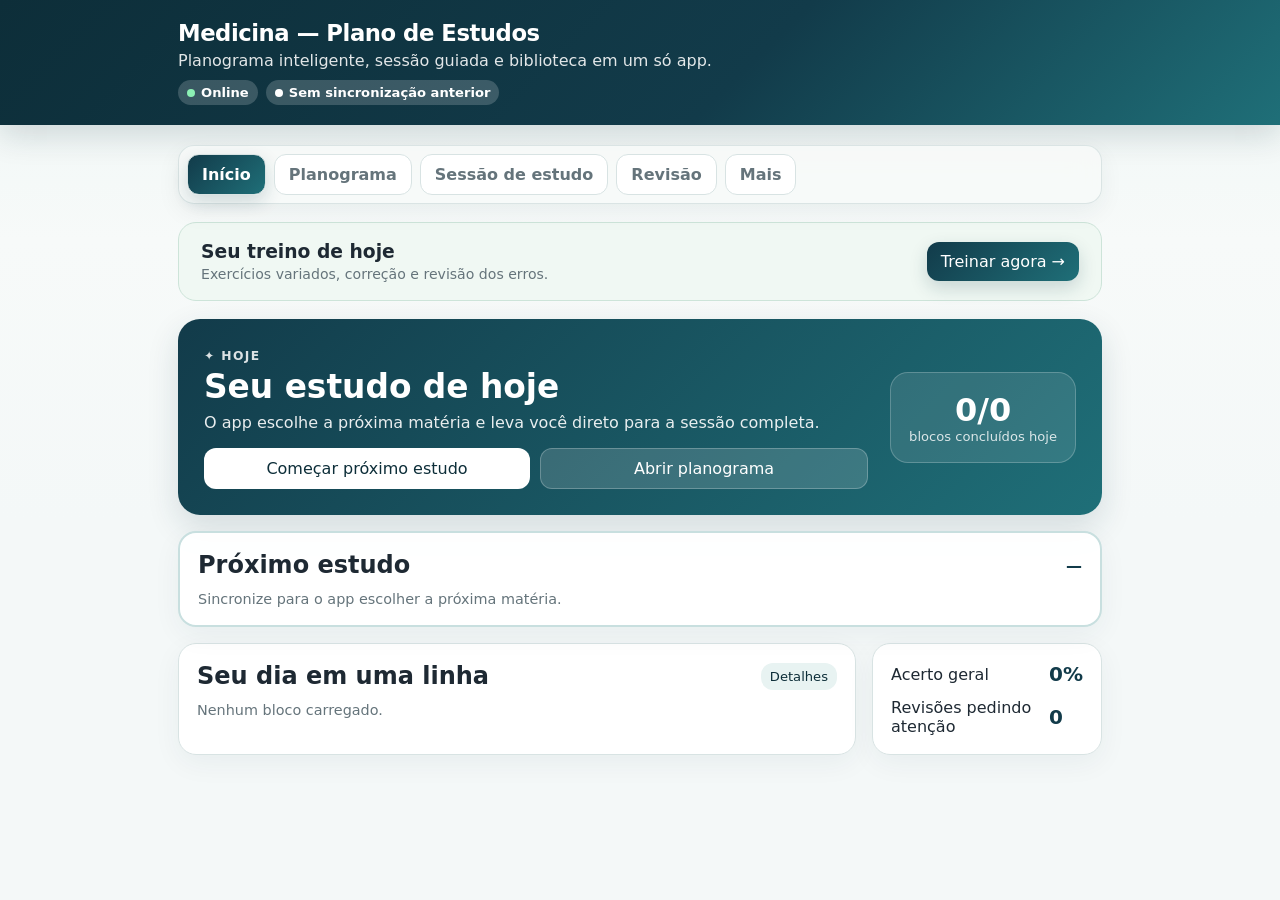
==== commit 0139b401: "4ª versão" ====
--- a/index_mobile_corrigido_v28.html
+++ b/index_mobile_corrigido_v28.html
@@ -4,7 +4,7 @@
   <meta charset="utf-8">
   <meta name="viewport" content="width=device-width,initial-scale=1">
   <meta name="theme-color" content="#123B4A">
-  <title>Medicina — Plano e Sessão de Estudos</title>
+  <title>Medicina — Treino e Assistente de Estudos</title>
   <link rel="manifest" href="manifest.json">
   <meta name="mobile-web-app-capable" content="yes">
   <meta name="apple-mobile-web-app-capable" content="yes">
@@ -97,6 +97,7 @@
     .summary-source-embeds{display:grid;gap:12px;margin:8px 0 14px}
     .summary-source-embed{width:100%;height:520px;border:1px solid var(--border);border-radius:14px;background:#fff;overflow:hidden}
     .summary-source-embed iframe{width:100%;height:100%;border:0;background:#fff}
+    .summary-source-embed.is-image{height:360px}
     .summary-source-caption{font-size:.82rem;color:var(--muted);margin-top:6px}
 
     .review-source{font-size:.83rem}.review-source a{color:var(--primary-dark);font-weight:650}
@@ -178,6 +179,16 @@
     .plan-block .plan-summary{max-height:92px;overflow:hidden;position:relative}.plan-block .plan-related,.plan-block>.muted+div{font-size:.87rem}.plan-block h3{margin-bottom:6px}
     @media(max-width:760px){.home-clean-hero,.home-clean-grid,.session-study-grid{grid-template-columns:1fr}.home-clean-progress{min-width:0;text-align:left;display:flex;align-items:baseline;gap:8px}.home-clean-progress strong{font-size:1.5rem}.tool-grid{grid-template-columns:1fr}.session-card-actions>*{flex:1 1 45%}}
   </style>
+<!-- PRACTICE STYLE START -->
+<style>
+.practice-heading{display:flex;justify-content:space-between;gap:20px;align-items:center;margin:16px 0 22px}.practice-heading h2{font-size:clamp(1.7rem,4vw,2.4rem);margin:4px 0}.practice-heading p{color:var(--muted);margin:5px 0;max-width:580px}.practice-eyebrow{color:#227568;font-size:.74rem;font-weight:850;letter-spacing:.13em}.practice-badges{display:flex;gap:8px;flex-wrap:wrap;justify-content:flex-end}.practice-badges span{background:#fff;border:1px solid #d6e7e3;border-radius:14px;padding:10px 13px;font-weight:800;white-space:nowrap}.practice-grid{display:grid;grid-template-columns:1fr 1fr 1.5fr;gap:14px}.practice-mode-grid{display:grid;grid-template-columns:repeat(3,minmax(0,1fr));gap:12px;margin:22px 0}.practice-mode{display:flex;flex-direction:column;gap:7px;text-align:left;min-height:110px;background:white;border:2px solid #d8e5e2;box-shadow:0 3px 0 #d8e5e2;padding:17px;border-radius:16px}.practice-mode b{font-size:1rem}.practice-mode small{font-weight:450;color:#50666b;line-height:1.4}.practice-mode.selected{background:#ebf8f0;border-color:#2d8066;box-shadow:0 3px 0 #2d8066}.practice-start-row{display:flex;gap:18px;align-items:flex-end;justify-content:space-between}.practice-start-row>div{flex:1}.practice-start-row>.primary{padding:15px 30px;min-width:240px}.practice-stage{max-width:830px;margin:0 auto;padding:24px 32px}.practice-stage-top{display:flex;align-items:center;justify-content:space-between;gap:10px;font-size:.86rem;color:var(--muted)}.practice-stage .progress{margin:18px 0 24px;height:12px}.practice-context{display:flex;gap:10px;align-items:center;font-size:.78rem;color:#596e74;flex-wrap:wrap}.practice-pill{padding:6px 11px;border-radius:20px;background:#e9f4ef;color:#246b57;font-weight:800}.practice-question{font-size:clamp(1.2rem,2.9vw,1.7rem);line-height:1.45;letter-spacing:-.02em;margin:20px 0 24px;outline:none}.practice-options{display:grid;gap:12px}.practice-choice{display:flex;align-items:center;gap:14px;padding:16px 18px;border:2px solid #d9e4e1;box-shadow:0 3px 0 #d9e4e1;border-radius:14px;background:#fff;text-align:left;min-height:62px;line-height:1.5;font-weight:550}.practice-choice .letter{flex:0 0 32px;background:#f1f5f4;color:#526c70}.practice-choice.selected{background:#edf6fe;border-color:#438bbe;box-shadow:0 3px 0 #438bbe}.practice-choice.correct{background:#ecf8f0;border-color:#277b54;box-shadow:0 3px 0 #277b54}.practice-choice.wrong{background:#fff0ef;border-color:#b34c43;box-shadow:0 3px 0 #b34c43}.practice-choice:disabled{opacity:1}.practice-actions{display:flex;gap:10px;justify-content:flex-end;flex-wrap:wrap;margin-top:22px}.practice-actions button{min-height:46px}.practice-actions .primary{min-width:180px}.practice-feedback{margin-top:23px;padding:18px;border:1px solid #c6e4ce;border-radius:14px;background:#f0faf2;color:#214e35;line-height:1.65}.practice-feedback.wrong{background:#fff5ee;border-color:#efd4bd;color:#724329}.practice-feedback.neutral{background:#eff5fa;border-color:#cfdfeb;color:#234d63}.practice-feedback b{display:block;font-size:1.08rem}.practice-feedback p{margin:8px 0}.practice-feedback a{color:inherit;font-weight:700;text-decoration:underline}.practice-feedback details{margin-top:12px}.practice-feedback summary{cursor:pointer;font-weight:700}.practice-feedback .practice-source-answer{white-space:pre-wrap}.practice-cloze{background:#f2f8f6;border-radius:14px;padding:20px;font-size:1.15rem;line-height:1.9}.practice-gap{display:inline-block;min-width:110px;text-align:center;border-bottom:3px solid #538b77;color:#326853;font-weight:750}.practice-answer-label{display:block;margin-top:18px}.practice-recall{min-height:105px;resize:vertical}.practice-match{display:grid;grid-template-columns:minmax(0,1fr) minmax(0,1fr);gap:12px;align-items:start}.practice-match-col{display:grid;gap:10px}.practice-match button{width:100%;font-size:.9rem;min-height:86px}.practice-match button span{overflow-wrap:anywhere}.practice-finish{text-align:center;max-width:830px;margin:0 auto;padding:36px}.practice-finish h3{font-size:2rem;margin:10px 0}.practice-result-metrics{display:grid;grid-template-columns:repeat(3,minmax(0,1fr));gap:12px;margin:25px 0}.practice-result-metrics div{background:#f0f7f4;padding:18px;border-radius:15px}.practice-result-metrics strong{display:block;font-size:1.7rem;color:#266a55}.practice-result-metrics small{color:#536c61}.practice-errors{display:grid;gap:10px;text-align:left;margin:18px 0}.practice-errors details{padding:12px;border:1px solid #e2e6dd;border-radius:12px}.practice-errors summary{cursor:pointer}.practice-footnote{font-size:.82rem;color:var(--muted);text-align:center;margin:18px 0}.practice-notice{display:flex;justify-content:space-between;align-items:center;gap:12px;margin:15px 0;border-radius:14px;background:#eaf5ec;padding:15px}.practice-home-link{display:flex;align-items:center;justify-content:space-between;gap:18px;border:1px solid #cde4d9;border-radius:18px;background:#f0f8f3;padding:18px 22px;margin-bottom:18px}.practice-home-link h3{margin:0 0 4px}.practice-home-link p{margin:0;color:var(--muted);font-size:.88rem}.practice-methods{display:grid;grid-template-columns:repeat(3,minmax(0,1fr));gap:12px}.practice-methods article{background:#fff;border:1px solid #d7e5e0;border-radius:15px;padding:17px}.practice-methods h3{margin:0 0 8px}.practice-methods p{color:var(--muted);font-size:.9rem;line-height:1.6}.practice-studio-output{line-height:1.75}.practice-studio-output h3{margin-top:24px}.practice-studio-output .source-links{font-size:.82rem;display:flex;gap:8px;flex-wrap:wrap}.practice-studio-output .source-links a{color:#286958;text-decoration:underline}.practice-studio-output details{border:1px solid #d6e4df;border-radius:12px;padding:14px;margin:10px 0}.practice-studio-output summary{cursor:pointer;font-weight:650}.practice-studio-output .ai-label{display:inline-block;font-size:.76rem;font-weight:800;background:#f2edfb;color:#604587;padding:3px 9px;border-radius:20px}.practice-studio-output svg{width:100%;height:auto;max-height:900px;background:#f5faf7;border-radius:15px}.practice-studio-output svg text{font-family:system-ui,sans-serif;fill:#204c41}.practice-studio-output p{white-space:pre-line}.practice-studio-toolbar{display:flex;gap:10px;flex-wrap:wrap;margin:20px 0}.practice-studio-status{white-space:pre-line;padding:14px;background:#f2f7f5;border-radius:12px;line-height:1.6}.practice-empty{text-align:center;padding:32px;color:var(--muted)}[hidden]{display:none!important}.practice-mode:focus-visible,.practice-choice:focus-visible{outline:3px solid #245b96;outline-offset:4px}
+@media(max-width:650px){.practice-heading{display:block}.practice-badges{justify-content:flex-start;margin-top:15px}.practice-badges span{font-size:.8rem;padding:8px 10px}.practice-grid{grid-template-columns:1fr}.practice-mode-grid{grid-template-columns:1fr;gap:10px}.practice-mode{min-height:72px;padding:13px}.practice-start-row{display:block}.practice-start-row>.primary{width:100%;margin-top:15px}.practice-stage{padding:18px 15px}.practice-stage-top{font-size:.73rem}.practice-stage-top button{padding:8px 10px}.practice-choice{padding:12px;gap:10px}.practice-match{gap:8px}.practice-match button{padding:10px 8px;font-size:.79rem;min-height:105px}.practice-result-metrics{gap:6px}.practice-result-metrics div{padding:14px 8px}.practice-result-metrics strong{font-size:1.4rem}.practice-actions button{flex:1}.practice-home-link{display:block}.practice-home-link button{width:100%;margin-top:14px}.practice-methods{grid-template-columns:1fr}.practice-finish{padding:25px 15px}}
+@media(prefers-reduced-motion:reduce){.practice-stage *,.practice-setup *{animation:none!important;transition:none!important;scroll-behavior:auto!important}}
+#quiz>.card,#studio>.card{background:#fff;border:1px solid #d6e4df;border-radius:20px;padding:24px;margin-bottom:20px;box-shadow:0 4px 16px #123b4a05}#quiz>.practice-stage{padding:24px 32px}#quiz>.practice-finish{padding:36px}#studyAiConfig summary{cursor:pointer;padding:6px 0}#studyAiConfig p{line-height:1.6}#studio select{max-width:100%}
+@media(max-width:650px){#quiz>.card,#studio>.card{padding:18px 15px}#quiz>.practice-finish{padding:25px 15px}.practice-stage-top{flex-wrap:wrap}.practice-stage-top #quizScore{margin-left:auto}.practice-question{overflow-wrap:anywhere}}
+
+</style>
+<!-- PRACTICE STYLE END -->
 </head>
 <body>
 <header>
@@ -205,6 +216,7 @@
 
 
   <section id="home" class="panel active">
+<div class="practice-home-link"><div><h3>Seu treino de hoje</h3><p>Exercícios variados, correção e revisão dos erros.</p></div><button class="primary" type="button" data-open-tab="quiz">Treinar agora →</button></div>
     <div class="home-clean-hero">
       <div>
         <div class="home-kicker">✦ HOJE</div>
@@ -272,36 +284,37 @@
   </section>
 
   <section id="quiz" class="panel">
-    <div class="box">
-      <div class="filters">
-        <div><label for="quizFilterType">Filtrar por</label><select id="quizFilterType"><option value="semester">Semestres</option><option value="subject">Matérias</option><option value="topic">Tópicos</option></select></div>
-        <div><label for="quizAmount">Perguntas</label><select id="quizAmount"><option>5</option><option selected>10</option><option>15</option><option>20</option><option value="all">Todas</option></select></div>
-        <div class="full">
-          <div class="filter-head"><label>Escolha uma ou mais</label><button class="mini" id="clearQuiz" type="button">Limpar</button></div>
-          <div id="quizChoices" class="choices"></div>
-        </div>
-        <div class="full"><button id="startQuiz" class="primary" style="width:100%">Começar quiz</button></div>
-      </div>
-    </div>
-    <div class="box">
-      <div class="meta"><span id="quizCounter">Nenhum quiz iniciado</span><span id="quizScore">Pontuação: 0</span></div>
-      <div class="progress"><div id="quizProgress"></div></div>
-      <div id="quizPlay">
-        <div id="quizQuestion" class="quiz-question"><div><img id="quizImage" class="card-image" style="display:none" alt=""><div id="quizQuestionText">Clique em “Começar quiz”.</div></div></div>
-        <div id="quizOptions" class="quiz-options"></div>
-        <div id="quizFeedback" class="feedback"></div>
-        <button id="nextQuiz" class="primary" style="display:none;width:100%;margin-top:12px">Próxima</button>
-      </div>
-      <div id="quizFinish" style="display:none;text-align:center">
-        <h2>Resultado</h2><div id="quizFinal" style="font-size:3rem;font-weight:800;color:var(--primary)">0%</div>
-        <p id="quizFinalText"></p><button id="restartQuiz" class="primary">Jogar novamente</button>
-      </div>
-    </div>
-    <div class="box"><div class="stats">
-      <div class="stat"><b id="qPlayed">0</b>Respondidas</div><div class="stat"><b id="qCorrect">0</b>Corretas</div>
-      <div class="stat"><b id="qAccuracy">0%</b>Aproveitamento</div><div class="stat"><b id="qBest">0%</b>Melhor</div>
-    </div></div>
+    <div class="practice-heading"><div><span class="practice-eyebrow">UM POUCO A CADA DIA</span><h2>Treino inteligente</h2><p>Uma pergunta de cada vez. Cada erro vira uma oportunidade de revisão.</p></div><div id="practiceBadges" class="practice-badges" aria-live="polite"></div></div>
+    <div id="practiceSetup" class="card practice-setup">
+      <div class="practice-grid">
+        <div><label for="practiceSemester">Semestre</label><select id="practiceSemester"><option value="">Todos</option></select></div>
+        <div><label for="practiceSubject">Matéria</label><select id="practiceSubject"><option value="">Todas</option></select></div>
+        <div><label for="practiceTopic">Aula ou tema</label><select id="practiceTopic"><option value="">Todos</option></select></div>
+      </div>
+      <div class="practice-mode-grid" role="group" aria-label="Modo de treino">
+        <button type="button" class="practice-mode selected" data-practice-mode="mixed" aria-pressed="true"><b>✦ Treino misto</b><small>Alternativas, lacunas, associação e recordação</small></button>
+        <button type="button" class="practice-mode" data-practice-mode="cases" aria-pressed="false"><b>◎ Casos e questões</b><small>Seu banco de questões, com explicação</small></button>
+        <button type="button" class="practice-mode" data-practice-mode="review" aria-pressed="false"><b>↻ Revisar dificuldades</b><small>Erros recentes e revisões que venceram</small></button>
+      </div>
+      <div class="practice-start-row"><div><label for="quizAmount">Tamanho da sessão</label><select id="quizAmount"><option value="5">5 cartões · sessão rápida</option><option value="10" selected>10 cartões · treino diário</option><option value="15">15 cartões · aprofundar</option><option value="20">20 cartões · desafio</option></select></div><button id="startQuiz" class="primary" type="button">Começar treino →</button></div>
+      <p id="practiceSetupInfo" class="muted" role="status"></p>
+      <div hidden><select id="quizFilterType"><option value="semester">Semestres</option><option value="subject">Matérias</option><option value="topic">Tópicos</option></select><div id="quizChoices"></div><button id="clearQuiz" type="button">Limpar</button></div>
+    </div>
+    <div id="practiceResume" class="practice-notice" hidden><span>Você tem um treino em andamento.</span><button id="practiceResumeButton" type="button" class="primary">Continuar treino</button></div>
+    <div id="practiceStage" class="card practice-stage" hidden>
+      <div class="practice-stage-top"><button id="practicePause" type="button" class="secondary">Pausar</button><span id="quizCounter" aria-live="polite"></span><span id="quizScore"></span></div>
+      <div class="progress" role="progressbar" id="practiceProgressBar" aria-label="Progresso do treino" aria-valuemin="0" aria-valuemax="100" aria-valuenow="0"><div id="quizProgress"></div></div>
+      <div class="practice-context"><span id="practiceType" class="practice-pill"></span><span id="practiceContext"></span></div>
+      <h3 id="quizQuestionText" class="practice-question" tabindex="-1"></h3>
+      <img id="quizImage" class="card-image" alt="" style="display:none">
+      <div id="practiceBody"></div>
+      <div id="quizFeedback" class="practice-feedback" role="status" aria-live="polite" hidden></div>
+      <div id="practiceActions" class="practice-actions"></div>
+    </div>
+    <div id="practiceFinish" class="card practice-finish" hidden></div>
+    <div class="practice-footnote">Meta diária: 10 cartões respondidos. Os acertos da primeira tentativa e da retomada aparecem separados.</div>
   </section>
+
 
 
   <section id="review" class="panel">
@@ -394,7 +407,7 @@
             <button id="sessionReveal" class="primary" type="button">Mostrar resposta</button>
             <button id="sessionNext" class="secondary" type="button">Próximo</button>
             <button id="sessionOpenAll" class="secondary" type="button">Abrir todos os flashcards</button>
-            <button id="sessionQuiz" class="secondary" type="button">Quiz deste conteúdo</button>
+            <button id="sessionQuiz" class="secondary" type="button">Treino deste conteúdo</button><button id="sessionAi" class="secondary" type="button">Assistente desta aula</button>
           </div>
         </div>
       </div>
@@ -404,13 +417,14 @@
 
 
   <section id="more" class="panel">
+<details id="studyAiConfig" class="box"><summary><b>Configurar IA</b></summary><p>A geração usa uma chave e um modelo configurados no servidor. Neste campo, informe apenas o código de acesso do assistente definido no projeto.</p><label for="studyAccessToken">Código de acesso ao assistente</label><input id="studyAccessToken" type="password" autocomplete="off" placeholder="Código configurado no servidor"><p class="muted">O código fica somente nesta aba enquanto ela estiver aberta. A chave do provedor não deve ser colocada neste campo.</p><button id="studyAiCheck" type="button" class="secondary">Verificar configuração</button><p id="studyAiStatus" role="status"></p><button type="button" class="primary" data-open-tab="studio">Abrir assistente de estudo</button></details>
     <div class="box">
       <div class="study-room-kicker">BIBLIOTECA E FERRAMENTAS</div>
       <h2>Todo o restante do app</h2>
       <p class="muted">A tela principal fica limpa; os recursos completos continuam disponíveis aqui.</p>
-      <div class="tool-grid">
+      <div class="tool-grid"><button class="tool-card" type="button" data-open-tab="studio"><b>✧</b><span>Assistente de estudo</span><small>Crie resumos, diagramas, mnemônicos e exercícios</small></button>
         <button class="tool-card" type="button" data-open-tab="study"><b>▣</b><span>Flashcards</span><small>Estudo livre por matéria ou tópico</small></button>
-        <button class="tool-card" type="button" data-open-tab="quiz"><b>?</b><span>Quiz</span><small>Questões a partir dos seus cartões</small></button>
+        <button class="tool-card" type="button" data-open-tab="quiz"><b>✦</b><span>Treino inteligente</span><small>Sessões curtas, casos e revisão dos erros</small></button>
         <button class="tool-card" type="button" data-open-tab="summaries"><b>≡</b><span>Resumos</span><small>Resumos por aula e matéria</small></button>
         <button class="tool-card" type="button" data-open-tab="materials"><b>↗</b><span>Materiais</span><small>PDFs, slides e fontes rastreáveis</small></button>
         <button class="tool-card" type="button" data-open-tab="subjects"><b>◎</b><span>Matérias</span><small>Visão geral da base</small></button>
@@ -568,6 +582,29 @@
 
     <div class="box"><button id="clearAll" class="danger">Apagar todos os dados</button></div>
   </section>
+  <section id="studio" class="panel">
+    <div class="practice-heading"><div><span class="practice-eyebrow">SEU MATERIAL, NOVAS FORMAS DE ESTUDAR</span><h2>Assistente de estudo</h2><p>Transforme uma aula em resumo, exercícios, diagrama e mnemônicos com referências.</p></div></div>
+    <div class="card">
+      <label for="studioLesson">Qual aula você quer estudar?</label><select id="studioLesson"><option value="">Sincronize seus resumos para escolher uma aula</option></select>
+      <div class="practice-studio-toolbar" role="group" aria-label="Criar material com IA">
+        <button class="primary" type="button" data-generate="kit">✦ Criar kit completo</button>
+        <button type="button" data-generate="quiz">Quiz com IA</button><button type="button" data-generate="flashcards">Flashcards</button>
+        <button type="button" data-generate="summary">Resumo</button><button type="button" data-generate="diagram">Diagrama</button>
+        <button type="button" data-generate="mnemonics">Mnemônicos</button><button type="button" data-generate="methods">Como estudar</button>
+      </div>
+      <div id="studioStatus" class="practice-studio-status" role="status" aria-live="polite">Os exercícios do Treino inteligente usam seus cartões. Para criar conteúdo novo, configure a geração de IA em Mais → Configurar IA.</div>
+      <p class="muted">A geração usa os trechos da aula selecionada e informa as limitações de leitura. Revise o conteúdo gerado junto às fontes.</p>
+      <label for="studioSaved">Meus materiais gerados neste aparelho</label><select id="studioSaved"><option value="">Nenhum kit salvo ainda</option></select>
+    </div>
+    <div id="studioOutput" class="card practice-studio-output" hidden></div>
+    <h3>Experimente outro jeito de estudar</h3>
+    <div class="practice-methods">
+      <article><h3>01 · Explique de memória</h3><p>Leia um trecho, feche a fonte e explique o conceito em três frases. Reabra e marque o que faltou. Use as lacunas para escolher seus próximos cartões.</p></article>
+      <article><h3>02 · Desenhe o caminho</h3><p>Para anatomia e fisiologia: desenhe estruturas ou etapas sem consultar. Depois compare com a figura da aula e corrija as relações.</p></article>
+      <article><h3>03 · Compare os conceitos</h3><p>Escolha dois conceitos que você confunde. Escreva as semelhanças, as diferenças e um exemplo de cada. Confira tudo na fonte.</p></article>
+    </div>
+  </section>
+
 </main>
 
 
@@ -581,8 +618,8 @@
 
 <script>
 const INITIAL_MEDICINA_DATA={"cards":[],"summaries":[],"materials":[],"editalUnits":[{"unit_id":"E01","modulo":"Comunicação e Anamnese","questoes_modulo":5,"prioridade":"MÉDIA","unidade_estudo":"Relação médico-paciente e comunicação","conteudo_programatico":"Comunicação efetiva; relação médico-paciente; escuta centrada no paciente; empatia; comunicação com perfis/culturas diferentes, situações desafiadoras e familiares.","cobertura_drive":"ALTA","resumos_reutilizar":"RESUMOS 49, 89","material_status":"REUTILIZAR_DRIVE","semana_alvo":1,"paginas_edital":"16","estimativa_min":25,"track":"EDITAL+DRIVE","observacoes":"Priorizar comunicação ativa e centrada no paciente."},{"unit_id":"E02","modulo":"Comunicação e Anamnese","questoes_modulo":5,"prioridade":"MÉDIA","unidade_estudo":"Anamnese e entrevista clínica","conteudo_programatico":"Conceito e importância da anamnese; entrevista clínica; coleta e registro de informações; documentação; HDA e interrogatório.","cobertura_drive":"ALTA","resumos_reutilizar":"RESUMOS 50, 51, 89, 90","material_status":"REUTILIZAR_DRIVE","semana_alvo":1,"paginas_edital":"16","estimativa_min":30,"track":"EDITAL+DRIVE","observacoes":"Já existe cobertura forte no 1º e 2º semestres."},{"unit_id":"E03","modulo":"Cuidados de Enfermagem","questoes_modulo":4,"prioridade":"MÉDIA","unidade_estudo":"Biossegurança, mãos, precauções e EPI","conteudo_programatico":"Higienização das mãos; precauções padrão; antissepsia, desinfecção e esterilização; EPIs e máscaras.","cobertura_drive":"ALTA","resumos_reutilizar":"RESUMOS 52, 53, 91","material_status":"REUTILIZAR_DRIVE","semana_alvo":1,"paginas_edital":"16-17","estimativa_min":25,"track":"EDITAL+DRIVE","observacoes":"Biossegurança do 2º semestre cobre boa parte."},{"unit_id":"E04","modulo":"Cuidados de Enfermagem","questoes_modulo":4,"prioridade":"MÉDIA","unidade_estudo":"Procedimentos assistenciais básicos","conteudo_programatico":"Sinais vitais; sondagem vesical; oxigenoterapia/aspiração; vias de medicação e punção venosa; diluições e prevenção de erros.","cobertura_drive":"PARCIAL","resumos_reutilizar":"RESUMOS 53, 91","material_status":"PENDENTE_MATERIAL_COMPLEMENTAR","semana_alvo":2,"paginas_edital":"16-17","estimativa_min":30,"track":"EDITAL","observacoes":"Sinais vitais já cobertos; procedimentos invasivos/medicações não têm cobertura completa na base atual."},{"unit_id":"E05","modulo":"Extensão Universitária na Saúde","questoes_modulo":2,"prioridade":"BAIXA","unidade_estudo":"Extensão e curricularização","conteudo_programatico":"Conceitos/diretrizes; curricularização; integração ensino-pesquisa-extensão; planejamento, divulgação, interdisciplinaridade e ODS.","cobertura_drive":"NENHUMA_ELEGÍVEL","resumos_reutilizar":"","material_status":"PENDENTE_MATERIAL","semana_alvo":6,"paginas_edital":"18-19","estimativa_min":25,"track":"EDITAL","observacoes":"Projetos extensionistas foram mantidos fora da base médica conforme regra anterior; não reutilizar conteúdo excluído."},{"unit_id":"E06","modulo":"Fundamentos Filosóficos, Históricos e Socioantropológicos do Cuidado","questoes_modulo":3,"prioridade":"BAIXA","unidade_estudo":"História e filosofia da medicina","conteudo_programatico":"Mesopotâmia; nascimento da medicina moderna; medicina artesanal e tecnológica; crise da medicina contemporânea; filosofia e história do corpo e da medicina.","cobertura_drive":"BAIXA","resumos_reutilizar":"RESUMOS 49","material_status":"PENDENTE_MATERIAL","semana_alvo":6,"paginas_edital":"19-20","estimativa_min":25,"track":"EDITAL","observacoes":"Relação médico-paciente ajuda na crise da medicina, mas não substitui o conteúdo histórico/filosófico."},{"unit_id":"E07","modulo":"Fundamentos Filosóficos, Históricos e Socioantropológicos do Cuidado","questoes_modulo":3,"prioridade":"BAIXA","unidade_estudo":"Socioantropologia do cuidado","conteudo_programatico":"Concepções de saúde; práticas de cuidado; instituições; contextualização da educação popular; mobilizador do cuidado à saúde.","cobertura_drive":"PARCIAL","resumos_reutilizar":"RESUMOS 79, 80, 93","material_status":"PARCIAL_DRIVE","semana_alvo":6,"paginas_edital":"19-20","estimativa_min":25,"track":"EDITAL+DRIVE","observacoes":"DSS/processo saúde-doença ajudam, mas o recorte socioantropológico precisa de fonte própria."},{"unit_id":"E08","modulo":"Introdução à Medicina","questoes_modulo":3,"prioridade":"BAIXA","unidade_estudo":"Identidade e formação médica","conteudo_programatico":"Identidade profissional; prática e história da medicina; vida do estudante/saúde mental; história da FMB e movimento estudantil.","cobertura_drive":"PARCIAL","resumos_reutilizar":"RESUMOS 49, 92","material_status":"PENDENTE_MATERIAL","semana_alvo":7,"paginas_edital":"21","estimativa_min":25,"track":"EDITAL","observacoes":"Ética e relação médico-paciente ajudam; história específica da FMB não está na base."},{"unit_id":"E09","modulo":"Método e Raciocínio Científico I","questoes_modulo":6,"prioridade":"MÉDIA","unidade_estudo":"Pergunta, hipótese, objetivos e ética","conteudo_programatico":"História/filosofia da ciência; iniciação científica; ética/bioética; pergunta de pesquisa; hipótese; objetivos e justificativa.","cobertura_drive":"PARCIAL","resumos_reutilizar":"RESUMOS 9, 10","material_status":"PARCIAL_DRIVE","semana_alvo":1,"paginas_edital":"21-22","estimativa_min":30,"track":"EDITAL+DRIVE","observacoes":"Hipóteses e bioestatística já estão na base; filosofia/ética da pesquisa precisam de reforço."},{"unit_id":"E10","modulo":"Método e Raciocínio Científico I","questoes_modulo":6,"prioridade":"MÉDIA","unidade_estudo":"Desenhos de estudo e PICO","conteudo_programatico":"Descritores/referências; população/amostra; tipos de estudo; variáveis; série de casos, caso-controle, transversal, coorte, intervenção e qualitativos; PICO.","cobertura_drive":"PARCIAL","resumos_reutilizar":"RESUMOS 9, 10","material_status":"PARCIAL_DRIVE","semana_alvo":2,"paginas_edital":"21-22","estimativa_min":35,"track":"EDITAL+DRIVE","observacoes":"Epidemiologia/Bioestatística cobrem parte; PICO e alguns desenhos precisam ser confirmados no material."},{"unit_id":"E11","modulo":"Método e Raciocínio Científico I","questoes_modulo":6,"prioridade":"MÉDIA","unidade_estudo":"Análise e testes estatísticos","conteudo_programatico":"Análise descritiva; variáveis qualitativas/quantitativas; qui-quadrado; t de Student; viés; tamanho amostral/poder; orçamento e cronograma.","cobertura_drive":"ALTA","resumos_reutilizar":"RESUMOS 9, 10","material_status":"REUTILIZAR_DRIVE","semana_alvo":3,"paginas_edital":"22-23","estimativa_min":35,"track":"EDITAL+DRIVE","observacoes":"Bioestatística tem cobertura forte de testes, amostra, hipótese e inferência."},{"unit_id":"E12","modulo":"Módulo: A Célula","questoes_modulo":14,"prioridade":"MUITO ALTA","unidade_estudo":"Macromoléculas e membranas","conteudo_programatico":"Proteínas/lipídios/carboidratos/ácidos nucleicos; membranas, transportes e potencial eletrogênico.","cobertura_drive":"ALTA","resumos_reutilizar":"RESUMOS 11, 12, 27, 87","material_status":"REUTILIZAR_DRIVE","semana_alvo":1,"paginas_edital":"23-24","estimativa_min":35,"track":"EDITAL+DRIVE","observacoes":"Tema de maior peso; reaparece em revisões nas semanas 4 e 7."},{"unit_id":"E13","modulo":"Módulo: A Célula","questoes_modulo":14,"prioridade":"MUITO ALTA","unidade_estudo":"Organelas e metabolismo celular","conteudo_programatico":"Metabolismo celular; organelas oxidativas; sistema de endomembranas; secreção.","cobertura_drive":"ALTA","resumos_reutilizar":"RESUMOS 28, 84, 85","material_status":"REUTILIZAR_DRIVE","semana_alvo":1,"paginas_edital":"23-24","estimativa_min":35,"track":"EDITAL+DRIVE","observacoes":"Reusar Histologia e PMH para integração estrutura-função."},{"unit_id":"E14","modulo":"Módulo: A Célula","questoes_modulo":14,"prioridade":"MUITO ALTA","unidade_estudo":"Citoesqueleto e comunicação celular","conteudo_programatico":"Componentes do citoesqueleto e função; bases da organização tecidual; comunicação e transdução de sinais.","cobertura_drive":"ALTA","resumos_reutilizar":"RESUMOS 29, 27, 12","material_status":"REUTILIZAR_DRIVE","semana_alvo":2,"paginas_edital":"23-24","estimativa_min":30,"track":"EDITAL+DRIVE","observacoes":"Citoesqueleto tem cobertura direta; sinalização é parcial."},{"unit_id":"E15","modulo":"Módulo: A Célula","questoes_modulo":14,"prioridade":"MUITO ALTA","unidade_estudo":"Núcleo, ciclo celular e hereditariedade","conteudo_programatico":"Núcleo em interfase; bases moleculares/celulares da hereditariedade; cromossomos; divisão e ciclo celular; mitose; morte celular.","cobertura_drive":"BAIXA","resumos_reutilizar":"RESUMOS 29","material_status":"PENDENTE_MATERIAL","semana_alvo":2,"paginas_edital":"23-24","estimativa_min":35,"track":"EDITAL","observacoes":"Não há resumo completo identificado para núcleo/ciclo/hereditariedade na base atual."},{"unit_id":"E16","modulo":"Módulo: A Célula","questoes_modulo":14,"prioridade":"MUITO ALTA","unidade_estudo":"Matriz extracelular, câncer e tecidos fundamentais","conteudo_programatico":"Relação célula-célula/célula-matriz; bases moleculares/celulares do câncer; epitélio de revestimento/glandular e tecido conjuntivo.","cobertura_drive":"PARCIAL","resumos_reutilizar":"RESUMOS 26, 30, 76, 74","material_status":"PARCIAL_DRIVE","semana_alvo":3,"paginas_edital":"23-24","estimativa_min":35,"track":"EDITAL+DRIVE","observacoes":"Epitélio está bem coberto; conjuntivo e câncer precisam de cobertura adicional."},{"unit_id":"E17","modulo":"Módulo: Aparelho Locomotor","questoes_modulo":6,"prioridade":"MÉDIA","unidade_estudo":"Osteologia e anatomia descritiva","conteudo_programatico":"Terminologia/direção; desenvolvimento e tecidos ósseos; axial/apendicular; crânio, coluna, tórax, cinturas e membros.","cobertura_drive":"ALTA","resumos_reutilizar":"RESUMOS 2, 3, 64, 65, 66, 96","material_status":"REUTILIZAR_DRIVE","semana_alvo":1,"paginas_edital":"28-29","estimativa_min":35,"track":"EDITAL+DRIVE","observacoes":"Osteologia/crânio/coluna já estudados no 2º semestre."},{"unit_id":"E18","modulo":"Módulo: Aparelho Locomotor","questoes_modulo":6,"prioridade":"MÉDIA","unidade_estudo":"Cartilagem, articulações, tendões e ligamentos","conteudo_programatico":"Tecido conjuntivo/cartilaginoso; matriz, crescimento/reparo; anatomia articular; tendões, ligamentos, fibrocartilagem.","cobertura_drive":"PARCIAL","resumos_reutilizar":"RESUMOS 30, 65","material_status":"PENDENTE_MATERIAL_COMPLEMENTAR","semana_alvo":4,"paginas_edital":"28-29","estimativa_min":30,"track":"EDITAL","observacoes":"Há base geral, mas conteúdo de cartilagem/articulações não está integralmente mapeado."},{"unit_id":"E19","modulo":"Módulo: Aparelho Locomotor","questoes_modulo":6,"prioridade":"MÉDIA","unidade_estudo":"Músculo esquelético e reflexos","conteudo_programatico":"Tecido muscular; matriz/lâmina basal; junção mioneural; fisiologia do músculo esquelético; unidade motora; força; fusos musculares e órgão tendinoso de Golgi.","cobertura_drive":"PARCIAL","resumos_reutilizar":"RESUMOS 30, 12, 13","material_status":"PENDENTE_MATERIAL_COMPLEMENTAR","semana_alvo":6,"paginas_edital":"29","estimativa_min":35,"track":"EDITAL+DRIVE","observacoes":"Histologia muscular e neurofisiologia ajudam; contração/reflexos precisam de fonte específica."},{"unit_id":"E20","modulo":"Módulo Hematológico","questoes_modulo":3,"prioridade":"BAIXA","unidade_estudo":"Hematopoiese e morfologia sanguínea","conteudo_programatico":"Medula óssea; hematopoiese; sangue periférico; granulócitos, monócitos, eritrócitos, plaquetas e hemograma normal.","cobertura_drive":"ALTA","resumos_reutilizar":"RESUMOS 39, 69, 72, 73, 75","material_status":"REUTILIZAR_DRIVE","semana_alvo":2,"paginas_edital":"27","estimativa_min":30,"track":"EDITAL+DRIVE","observacoes":"Cobertura forte no 2º semestre."},{"unit_id":"E21","modulo":"Módulo Hematológico","questoes_modulo":3,"prioridade":"BAIXA","unidade_estudo":"Sistema linfoide, hemostasia e TMO","conteudo_programatico":"Sistema linfóide; diferenciação T e NK; TMO autólogo/alógeno; componentes do sangue; hemostasia e fases.","cobertura_drive":"ALTA","resumos_reutilizar":"RESUMOS 33, 37, 38, 67, 71, 94","material_status":"REUTILIZAR_DRIVE","semana_alvo":5,"paginas_edital":"27","estimativa_min":30,"track":"EDITAL+DRIVE","observacoes":"TMO pode exigir complemento; hemostasia e sistema imune estão bem representados."},{"unit_id":"E22","modulo":"Órgãos dos Sentidos","questoes_modulo":6,"prioridade":"MÉDIA","unidade_estudo":"Visão — anatomia e histologia","conteudo_programatico":"Desenvolvimento da face; órbita, olho e estruturas relacionadas; embriologia/histologia do sistema visual.","cobertura_drive":"NENHUMA","resumos_reutilizar":"","material_status":"PENDENTE_MATERIAL","semana_alvo":3,"paginas_edital":"25-26","estimativa_min":35,"track":"EDITAL","observacoes":"Sem aula específica identificada na base atual."},{"unit_id":"E23","modulo":"Órgãos dos Sentidos","questoes_modulo":6,"prioridade":"MÉDIA","unidade_estudo":"Visão — biofísica e fisiologia","conteudo_programatico":"Biofísica da visão; fisiologia das estruturas; percepção visual; integração clínica.","cobertura_drive":"NENHUMA","resumos_reutilizar":"","material_status":"PENDENTE_MATERIAL","semana_alvo":4,"paginas_edital":"25-26","estimativa_min":35,"track":"EDITAL","observacoes":"Sem cobertura específica identificada."},{"unit_id":"E24","modulo":"Órgãos dos Sentidos","questoes_modulo":6,"prioridade":"MÉDIA","unidade_estudo":"Audição e equilíbrio","conteudo_programatico":"Anatomia da orelha; sistema vestibular; histologia; biofísica; fisiologia da audição/equilíbrio; linguagem e integração clínica.","cobertura_drive":"NENHUMA","resumos_reutilizar":"","material_status":"PENDENTE_MATERIAL","semana_alvo":4,"paginas_edital":"25-26","estimativa_min":35,"track":"EDITAL","observacoes":"Sem cobertura específica identificada."},{"unit_id":"E25","modulo":"Órgãos dos Sentidos","questoes_modulo":6,"prioridade":"MÉDIA","unidade_estudo":"Gustação, olfação e somatossensorial","conteudo_programatico":"Botões gustativos/epitélio olfatório; fisiologia gustação/olfação; tato, dor, temperatura e propriocepção; integração clínica.","cobertura_drive":"PARCIAL","resumos_reutilizar":"RESUMOS 12, 13","material_status":"PENDENTE_MATERIAL_COMPLEMENTAR","semana_alvo":5,"paginas_edital":"25-26","estimativa_min":35,"track":"EDITAL","observacoes":"Neurofisiologia básica ajuda, mas sentidos especiais não estão integralmente cobertos."},{"unit_id":"E26","modulo":"Módulo Saúde Coletiva I","questoes_modulo":7,"prioridade":"ALTA","unidade_estudo":"Saúde coletiva, SUS e APS","conteudo_programatico":"Campo da saúde coletiva; interdisciplinaridade; análise de situação; Reforma Sanitária/SUS; RAS; APS/AB; rede de saúde.","cobertura_drive":"ALTA","resumos_reutilizar":"RESUMOS 10, 79, 80, 81, 83","material_status":"REUTILIZAR_DRIVE","semana_alvo":1,"paginas_edital":"30-31","estimativa_min":35,"track":"EDITAL+DRIVE","observacoes":"Cobertura forte em SUS/Epidemiologia."},{"unit_id":"E27","modulo":"Módulo Saúde Coletiva I","questoes_modulo":7,"prioridade":"ALTA","unidade_estudo":"Indicadores demográficos e epidemiológicos","conteudo_programatico":"Fecundidade, mortalidade, migração, indicadores de saúde, morbidade/mortalidade e diagnóstico coletivo.","cobertura_drive":"ALTA","resumos_reutilizar":"RESUMOS 9, 10, 82, 93","material_status":"REUTILIZAR_DRIVE","semana_alvo":3,"paginas_edital":"30-31","estimativa_min":35,"track":"EDITAL+DRIVE","observacoes":"Revisar fórmulas e interpretação ativa."},{"unit_id":"E28","modulo":"Módulo Saúde Coletiva I","questoes_modulo":7,"prioridade":"ALTA","unidade_estudo":"Determinantes, vigilância e educação em saúde","conteudo_programatico":"Determinantes socioambientais; vigilância em saúde; risco; comunicação/educação em saúde e narrativas.","cobertura_drive":"ALTA","resumos_reutilizar":"RESUMOS 10, 80, 81, 93","material_status":"REUTILIZAR_DRIVE","semana_alvo":5,"paginas_edital":"30-31","estimativa_min":30,"track":"EDITAL+DRIVE","observacoes":"DSS do 2º semestre deve ser usado como material principal."},{"unit_id":"E29","modulo":"Módulo Sistema Circulatório","questoes_modulo":8,"prioridade":"ALTA","unidade_estudo":"Hemodinâmica e fisiologia celular cardiovascular","conteudo_programatico":"Princípios celulares; hemodinâmica; propriedades elétricas do coração; energias; controle de fluxo.","cobertura_drive":"ALTA","resumos_reutilizar":"RESUMOS 12, 15, 17, 19, 20, 70","material_status":"REUTILIZAR_DRIVE","semana_alvo":2,"paginas_edital":"31-33","estimativa_min":40,"track":"EDITAL+DRIVE","observacoes":"Módulo de alto peso; incluir questões de cálculo e mecanismo."},{"unit_id":"E30","modulo":"Módulo Sistema Circulatório","questoes_modulo":8,"prioridade":"ALTA","unidade_estudo":"Coração — anatomia, histologia e desenvolvimento","conteudo_programatico":"Desenvolvimento; anatomia; histologia; grandes vasos; circulação coronariana; avaliação anatômica.","cobertura_drive":"ALTA","resumos_reutilizar":"RESUMOS 4, 5, 7, 31, 32","material_status":"REUTILIZAR_DRIVE","semana_alvo":3,"paginas_edital":"31-33","estimativa_min":35,"track":"EDITAL+DRIVE","observacoes":"Embriologia é menos coberta que anatomia/histologia."},{"unit_id":"E31","modulo":"Módulo Sistema Circulatório","questoes_modulo":8,"prioridade":"ALTA","unidade_estudo":"Ciclo, bomba, ECG, contratilidade e ausculta","conteudo_programatico":"Ciclo cardíaco; pressão-volume; débito; ECG; contratilidade; sons cardíacos; ausculta; avaliação funcional.","cobertura_drive":"ALTA","resumos_reutilizar":"RESUMOS 16, 17, 19, 20, 54, 57","material_status":"REUTILIZAR_DRIVE","semana_alvo":4,"paginas_edital":"31-33","estimativa_min":40,"track":"EDITAL+DRIVE","observacoes":"Integra Fisiologia + Semiologia."},{"unit_id":"E32","modulo":"Módulo Sistema Circulatório","questoes_modulo":8,"prioridade":"ALTA","unidade_estudo":"Vasos, microcirculação e pressão arterial","conteudo_programatico":"Histologia/anatomia vascular; microcirculação; endotélio; controle nervoso/humoral; doença arterial periférica; regulação da PA e homeostase.","cobertura_drive":"ALTA","resumos_reutilizar":"RESUMOS 15, 31, 70, 10","material_status":"REUTILIZAR_DRIVE","semana_alvo":5,"paginas_edital":"31-33","estimativa_min":35,"track":"EDITAL+DRIVE","observacoes":"Usar Starling/hemodinâmica como ponte para microcirculação."},{"unit_id":"E33","modulo":"Módulo Sistema Nervoso","questoes_modulo":12,"prioridade":"MUITO ALTA","unidade_estudo":"Neurônio, tecido nervoso e neurotransmissão","conteudo_programatico":"Ontogênese; tecido nervoso; neurônio motor superior/inferior; síntese/liberação/recaptação de neurotransmissores; integração sináptica.","cobertura_drive":"ALTA","resumos_reutilizar":"RESUMOS 12, 13, 14, 29","material_status":"REUTILIZAR_DRIVE","semana_alvo":1,"paginas_edital":"33-36","estimativa_min":40,"track":"EDITAL+DRIVE","observacoes":"Segundo maior peso da prova; rever em mais de uma semana."},{"unit_id":"E34","modulo":"Módulo Sistema Nervoso","questoes_modulo":12,"prioridade":"MUITO ALTA","unidade_estudo":"Medula, SNP, SNA e reflexos","conteudo_programatico":"Medula espinal; substâncias branca/cinzenta; SNP; reflexos; SNA simpático/parassimpático.","cobertura_drive":"PARCIAL","resumos_reutilizar":"RESUMOS 13, 14","material_status":"PARCIAL_DRIVE","semana_alvo":2,"paginas_edital":"33-36","estimativa_min":40,"track":"EDITAL+DRIVE","observacoes":"Fisiologia está coberta; anatomia detalhada da medula/reflexos precisa de complemento."},{"unit_id":"E35","modulo":"Módulo Sistema Nervoso","questoes_modulo":12,"prioridade":"MUITO ALTA","unidade_estudo":"Tronco encefálico, nervos cranianos e meninges","conteudo_programatico":"Tronco encefálico; nervos cranianos; meninges; sistema ventricular e líquor.","cobertura_drive":"BAIXA","resumos_reutilizar":"RESUMOS 13, 44","material_status":"PENDENTE_MATERIAL","semana_alvo":3,"paginas_edital":"33-36","estimativa_min":40,"track":"EDITAL","observacoes":"Há fisiologia geral e microbiologia de meninges, mas neuroanatomia central não está completa."},{"unit_id":"E36","modulo":"Módulo Sistema Nervoso","questoes_modulo":12,"prioridade":"MUITO ALTA","unidade_estudo":"Cerebelo, telencéfalo, diencéfalo e núcleos da base","conteudo_programatico":"Cerebelo; telencéfalo; diencéfalo; hipotálamo; núcleos da base; córtex; movimento voluntário.","cobertura_drive":"PARCIAL","resumos_reutilizar":"RESUMOS 78, 95, 97","material_status":"PENDENTE_MATERIAL_COMPLEMENTAR","semana_alvo":4,"paginas_edital":"33-36","estimativa_min":40,"track":"EDITAL","observacoes":"PMH traz núcleos da base/Tau em contexto clínico, mas não substitui neuroanatomia completa."},{"unit_id":"E37","modulo":"Módulo Sistema Nervoso","questoes_modulo":12,"prioridade":"MUITO ALTA","unidade_estudo":"Sistema límbico, sono e circulação cerebral","conteudo_programatico":"Sistema límbico; ciclo sono-vigília; meninges/ventrículos/LCR; vasculatura do SNC; fluxo sanguíneo encefálico.","cobertura_drive":"PARCIAL","resumos_reutilizar":"RESUMOS 78, 95","material_status":"PENDENTE_MATERIAL","semana_alvo":5,"paginas_edital":"33-36","estimativa_min":35,"track":"EDITAL","observacoes":"Triptofano/melatonina ajuda em sono, mas módulo exige cobertura própria."},{"unit_id":"E38","modulo":"Módulo Sistema Respiratório","questoes_modulo":7,"prioridade":"ALTA","unidade_estudo":"Anatomia, histologia e desenvolvimento respiratório","conteudo_programatico":"Desenvolvimento; vias aéreas; epitélio/mucociliar; parede torácica/pleura; anatomia e histologia.","cobertura_drive":"ALTA","resumos_reutilizar":"RESUMOS 8, 21, 22, 34, 35, 58","material_status":"REUTILIZAR_DRIVE","semana_alvo":2,"paginas_edital":"36-37","estimativa_min":35,"track":"EDITAL+DRIVE","observacoes":"Embriologia pode precisar de complemento."},{"unit_id":"E39","modulo":"Módulo Sistema Respiratório","questoes_modulo":7,"prioridade":"ALTA","unidade_estudo":"Mecânica, gases e V/Q","conteudo_programatico":"Mecânica respiratória; transporte de gases; ventilação/perfusão; biofísica e fisiologia.","cobertura_drive":"ALTA","resumos_reutilizar":"RESUMOS 21, 22, 23, 24","material_status":"REUTILIZAR_DRIVE","semana_alvo":3,"paginas_edital":"36-37","estimativa_min":40,"track":"EDITAL+DRIVE","observacoes":"Cobertura muito forte no 1º semestre."},{"unit_id":"E40","modulo":"Módulo Sistema Respiratório","questoes_modulo":7,"prioridade":"ALTA","unidade_estudo":"Regulação respiratória e equilíbrio ácido-base","conteudo_programatico":"Regulação da respiração; equilíbrio ácido-básico; integração ventilação/compensação.","cobertura_drive":"ALTA","resumos_reutilizar":"RESUMOS 18, 68","material_status":"REUTILIZAR_DRIVE","semana_alvo":5,"paginas_edital":"36-37","estimativa_min":35,"track":"EDITAL+DRIVE","observacoes":"Aula atual do 2º semestre deve ser prioridade."},{"unit_id":"E41","modulo":"Módulo Suporte Básico de Vida","questoes_modulo":2,"prioridade":"BAIXA","unidade_estudo":"SBV e obstrução de vias aéreas","conteudo_programatico":"Protocolo de atendimento ao mal súbito; obstrução de vias aéreas; treinamento dos procedimentos.","cobertura_drive":"NENHUMA","resumos_reutilizar":"","material_status":"PENDENTE_MATERIAL","semana_alvo":7,"paginas_edital":"37","estimativa_min":30,"track":"EDITAL","observacoes":"Sem material de SBV identificado na base atual."},{"unit_id":"E42","modulo":"Módulo Tegumentar","questoes_modulo":3,"prioridade":"BAIXA","unidade_estudo":"Pele, epiderme, derme e melanócitos","conteudo_programatico":"Estrutura/desenvolvimento da pele; camadas epidérmicas; junção dermoepidérmica; derme/hipoderme; queratina/citoqueratinas; melanócitos e fotoproteção.","cobertura_drive":"PARCIAL","resumos_reutilizar":"RESUMOS 30, 41, 74, 76, 77","material_status":"PENDENTE_MATERIAL_COMPLEMENTAR","semana_alvo":4,"paginas_edital":"38-39","estimativa_min":35,"track":"EDITAL+DRIVE","observacoes":"Epitélio e microbiologia cutânea ajudam; histologia específica da pele não está completa."},{"unit_id":"E43","modulo":"Módulo Tegumentar","questoes_modulo":3,"prioridade":"BAIXA","unidade_estudo":"Glândulas, termorregulação e unidade pilossebácea","conteudo_programatico":"Glândulas écrinas/apócrinas; termorregulação; unidade pilossebácea; fisiologia/embriologia.","cobertura_drive":"PARCIAL","resumos_reutilizar":"RESUMOS 74, 76","material_status":"PENDENTE_MATERIAL","semana_alvo":6,"paginas_edital":"38-39","estimativa_min":30,"track":"EDITAL","observacoes":"Glândulas exócrinas já estudadas; fisiologia cutânea precisa de fonte própria."},{"unit_id":"E44","modulo":"Saúde e Sociedade I","questoes_modulo":2,"prioridade":"BAIXA","unidade_estudo":"Interprofissionalidade, território e determinantes","conteudo_programatico":"Interprofissionalidade; território/comunidade; indicadores; riscos; cultura; determinantes; ambiente e vulnerabilidades.","cobertura_drive":"ALTA","resumos_reutilizar":"RESUMOS 80, 82, 83, 93","material_status":"REUTILIZAR_DRIVE","semana_alvo":3,"paginas_edital":"39-40","estimativa_min":30,"track":"EDITAL+DRIVE","observacoes":"DSS e SUS cobrem grande parte."},{"unit_id":"E45","modulo":"Saúde e Sociedade I","questoes_modulo":2,"prioridade":"BAIXA","unidade_estudo":"Família, redes de apoio, visita domiciliar e narrativas","conteudo_programatico":"Políticas para família; ciclos/vulnerabilidades; redes de apoio; visita domiciliar; estatutos; narrativa e comunicação reflexiva/humanização.","cobertura_drive":"PARCIAL","resumos_reutilizar":"RESUMOS 49, 89, 93","material_status":"PENDENTE_MATERIAL_COMPLEMENTAR","semana_alvo":7,"paginas_edital":"39-40","estimativa_min":30,"track":"EDITAL+DRIVE","observacoes":"Comunicação/DSS ajudam, mas família/visita/estatutos requerem material próprio."}],"planBase":[{"unit_id":"R2","track":"REV1","semester":"1º semestre","subject":"Anatomia","topic":"Aula 1 — Introdução à Anatomia","title":"Aula 1 — Introdução ao estudo da Anatomia","resumo_row":2,"summary":"VISÃO GERAL\nA aula introduz a linguagem anatômica e a organização do corpo. O material diferencia normalidade, variação anatômica, anomalia e monstruosidade; apresenta abreviações usuais para artérias, veias, músculos, nervos, ligamentos e ramos; e relaciona os planos anatômicos aos eixos e movimentos. O plano sagital é associado ao eixo látero-lateral e aos movimentos de flexão e extensão; o plano coronal ao eixo ântero-posterior e à adução/abdução; e o plano transverso ao eixo longitudinal e às rotações. Também são revisados termos direcionais, como anterior, posterior e medial, e a divisão geral do corpo em cabeça, pescoço, tronco e membros.\n\nTERMOS-CHAVE\nnormalidade, variação anatômica, anomalia, monstruosidade, plano sagital, plano coronal, plano transverso, eixo látero-lateral, eixo ântero-posterior, eixo longitudinal, flexão, extensão, adução, abdução, rotação\n\nPONTOS DE PROVA E MEMORIZAÇÃO\nO que preciso lembrar: variação anatômica não compromete a função; anomalia compromete; plano sagital → flexão/extensão, coronal → adução/abdução, transverso → rotação; dominar termos direcionais e abreviações anatômicas.\n\nFONTE RASTREÁVEL\nIntrodução anatomia + INTRODUÇÃO AO ESTUDO DA ANATOMIA BMF I_2026-1.pdf\nhttps://docs.google.com/document/d/1-GxPEVusZblQxbkPD4J45jKZjQ6zO7fGk8S7EHrR-RI/edit","key_terms":"normalidade, variação anatômica, anomalia, monstruosidade, plano sagital, plano coronal, plano transverso, eixo látero-lateral, eixo ântero-posterior, eixo longitudinal, flexão, extensão, adução, abdução, rotação","remember":"O que preciso lembrar: variação anatômica não compromete a função; anomalia compromete; plano sagital → flexão/extensão, coronal → adução/abdução, transverso → rotação; dominar termos direcionais e abreviações anatômicas.","source_name":"Introdução anatomia + INTRODUÇÃO AO ESTUDO DA ANATOMIA BMF I_2026-1.pdf","source_url":"https://docs.google.com/document/d/1-GxPEVusZblQxbkPD4J45jKZjQ6zO7fGk8S7EHrR-RI/edit","estimated_min":15,"priority":"REVISÃO","review_family":"Anatomia","active":true},{"unit_id":"R3","track":"REV1","semester":"1º semestre","subject":"Anatomia","topic":"Aula 2 — Revisão de Anatomia Geral","title":"Aula 2 — Planos, eixos e terminologia anatômica","resumo_row":3,"summary":"VISÃO GERAL\nA aula retoma os fundamentos introdutórios de Anatomia a partir do material de introdução: posição e terminologia anatômica, planos de secção, eixos de movimento e relações espaciais. O conteúdo reforça a associação entre plano sagital e movimentos de flexão/extensão, plano coronal e adução/abdução e plano transverso e rotações, além da identificação das grandes regiões corporais. O objetivo é consolidar a linguagem usada nas aulas posteriores para descrever estruturas e relações anatômicas com precisão.\n\nTERMOS-CHAVE\nposição anatômica, plano sagital, plano coronal, plano transverso, eixo, flexão, extensão, adução, abdução, rotação, anterior, posterior, medial, lateral\n\nPONTOS DE PROVA E MEMORIZAÇÃO\nO que preciso lembrar: usar sempre a posição anatômica como referência; relacionar corretamente plano-eixo-movimento; empregar os termos direcionais de forma consistente ao descrever estruturas.\n\nFONTE RASTREÁVEL\nINTRODUÇÃO AO ESTUDO DA ANATOMIA BMF I - 2023-1.pdf\nhttps://drive.google.com/file/d/1Ip_VwkEldP1vfRwEpq1JhIqM0WCTrJDP/view","key_terms":"posição anatômica, plano sagital, plano coronal, plano transverso, eixo, flexão, extensão, adução, abdução, rotação, anterior, posterior, medial, lateral","remember":"O que preciso lembrar: usar sempre a posição anatômica como referência; relacionar corretamente plano-eixo-movimento; empregar os termos direcionais de forma consistente ao descrever estruturas.","source_name":"INTRODUÇÃO AO ESTUDO DA ANATOMIA BMF I - 2023-1.pdf","source_url":"https://drive.google.com/file/d/1Ip_VwkEldP1vfRwEpq1JhIqM0WCTrJDP/view","estimated_min":15,"priority":"REVISÃO","review_family":"Anatomia","active":true},{"unit_id":"R4","track":"REV1","semester":"1º semestre","subject":"Anatomia","topic":"Aula 3 — Coração e Circulações","title":"Aula 3 — Anatomia interna do coração e circulação pulmonar/sistêmica","resumo_row":4,"summary":"VISÃO GERAL\nA aula integra anatomia interna do coração com os trajetos das circulações sistêmica e pulmonar. São revisados átrios e ventrículos, valvas atrioventriculares e semilunares, músculos papilares, cordas tendíneas, trabéculas cárneas e grandes vasos. A circulação sistêmica inicia-se no ventrículo esquerdo, distribui sangue pelo corpo e retorna ao átrio direito; a pulmonar inicia-se no ventrículo direito, segue aos pulmões e retorna ao átrio esquerdo. O estudo enfatiza a sequência câmara → valva → vaso e a diferença entre sangue venoso e arterial ao longo de cada circuito.\n\nTERMOS-CHAVE\nátrio direito, átrio esquerdo, ventrículo direito, ventrículo esquerdo, tricúspide, bicúspide, valva pulmonar, valva aórtica, aorta, tronco pulmonar, veias pulmonares, circulação sistêmica, circulação pulmonar\n\nPONTOS DE PROVA E MEMORIZAÇÃO\nO que preciso lembrar: sistêmica = VE → corpo → AD; pulmonar = VD → pulmões → AE; revisar valvas e grandes vasos em sequência e distinguir trajetos do sangue venoso e arterial.\n\nFONTE RASTREÁVEL\nAnatomia interna do coração + Circulação pulmonar e sistêmica\nhttps://docs.google.com/document/d/1IuLmmExv1ym32uShZMwK6oFcY8jsoeK2QF_5Xj33PCY/edit","key_terms":"átrio direito, átrio esquerdo, ventrículo direito, ventrículo esquerdo, tricúspide, bicúspide, valva pulmonar, valva aórtica, aorta, tronco pulmonar, veias pulmonares, circulação sistêmica, circulação pulmonar","remember":"O que preciso lembrar: sistêmica = VE → corpo → AD; pulmonar = VD → pulmões → AE; revisar valvas e grandes vasos em sequência e distinguir trajetos do sangue venoso e arterial.","source_name":"Anatomia interna do coração + Circulação pulmonar e sistêmica","source_url":"https://docs.google.com/document/d/1IuLmmExv1ym32uShZMwK6oFcY8jsoeK2QF_5Xj33PCY/edit","estimated_min":15,"priority":"REVISÃO","review_family":"Anatomia","active":true},{"unit_id":"R5","track":"REV1","semester":"1º semestre","subject":"Anatomia","topic":"Aula 4 — Anatomia Interna do Coração","title":"Aula 4 — Estruturas internas das câmaras cardíacas","resumo_row":5,"summary":"VISÃO GERAL\nA aula aprofunda as estruturas internas do coração. No átrio direito aparecem músculos pectíneos, crista terminal, fossa oval e limbo da fossa oval. No ventrículo direito são destacados valva tricúspide, cordas tendíneas, músculos papilares, trabéculas cárneas, trabécula septomarginal e cone arterial. No lado esquerdo, a valva bicúspide/mitral, músculos papilares e valva aórtica organizam o fluxo de saída. A compreensão dessas estruturas é usada para relacionar morfologia interna, direção do fluxo sanguíneo e funcionamento valvar.\n\nTERMOS-CHAVE\nmúsculos pectíneos, crista terminal, fossa oval, tricúspide, cordas tendíneas, músculos papilares, trabéculas cárneas, trabécula septomarginal, cone arterial, valva mitral, valva aórtica\n\nPONTOS DE PROVA E MEMORIZAÇÃO\nO que preciso lembrar: reconhecer as estruturas internas de cada câmara; cordas e músculos papilares relacionam-se às valvas atrioventriculares; trabécula septomarginal é característica importante do ventrículo direito.\n\nFONTE RASTREÁVEL\nAnatomia interna do coração\nhttps://docs.google.com/document/d/143IsG1Y_ogaCrZ1NwEz8WcfPjAVqjNIGfJV5mP3m3Uw/edit","key_terms":"músculos pectíneos, crista terminal, fossa oval, tricúspide, cordas tendíneas, músculos papilares, trabéculas cárneas, trabécula septomarginal, cone arterial, valva mitral, valva aórtica","remember":"O que preciso lembrar: reconhecer as estruturas internas de cada câmara; cordas e músculos papilares relacionam-se às valvas atrioventriculares; trabécula septomarginal é característica importante do ventrículo direito.","source_name":"Anatomia interna do coração","source_url":"https://docs.google.com/document/d/143IsG1Y_ogaCrZ1NwEz8WcfPjAVqjNIGfJV5mP3m3Uw/edit","estimated_min":15,"priority":"REVISÃO","review_family":"Anatomia","active":true},{"unit_id":"R6","track":"REV1","semester":"1º semestre","subject":"Anatomia","topic":"Aula 5 — Inervação Cardíaca","title":"Aula 5 — Nervos, plexo cardíaco e anatomia interna","resumo_row":6,"summary":"VISÃO GERAL\nA aula relaciona a anatomia interna do coração à sua inervação autonômica. O plexo cardíaco é descrito como rede nervosa com fibras parassimpáticas do nervo vago e simpáticas originadas de níveis torácicos. O parassimpático é associado à redução da frequência e da força de contração, enquanto o simpático aumenta frequência, contratilidade e velocidade de condução. O material também introduz os conceitos de efeitos cronotrópico, inotrópico e dromotrópico, permitindo integrar estrutura do coração, condução e controle neural.\n\nTERMOS-CHAVE\nplexo cardíaco, nervo vago, simpático, parassimpático, cronotropismo, inotropismo, dromotropismo, frequência cardíaca, contratilidade, condução\n\nPONTOS DE PROVA E MEMORIZAÇÃO\nO que preciso lembrar: simpático aumenta frequência, força e condução; vago exerce efeito parassimpático redutor; cronotrópico = frequência, inotrópico = força, dromotrópico = condução.\n\nFONTE RASTREÁVEL\nNervos e anatomia interna do coração\nhttps://docs.google.com/document/d/147hkyyF4sOrJLz6DaRiiq-to3knm-LfDdFua8L-Cclo/edit","key_terms":"plexo cardíaco, nervo vago, simpático, parassimpático, cronotropismo, inotropismo, dromotropismo, frequência cardíaca, contratilidade, condução","remember":"O que preciso lembrar: simpático aumenta frequência, força e condução; vago exerce efeito parassimpático redutor; cronotrópico = frequência, inotrópico = força, dromotrópico = condução.","source_name":"Nervos e anatomia interna do coração","source_url":"https://docs.google.com/document/d/147hkyyF4sOrJLz6DaRiiq-to3knm-LfDdFua8L-Cclo/edit","estimated_min":15,"priority":"REVISÃO","review_family":"Anatomia","active":true},{"unit_id":"R7","track":"REV1","semester":"1º semestre","subject":"Anatomia","topic":"Aula 6 — Sistema de Condução Cardíaca","title":"Aula 6 — Complexo estimulante do coração","resumo_row":7,"summary":"VISÃO GERAL\nA aula descreve o sistema anatômico de geração e propagação do impulso cardíaco. A sequência inclui nó sinoatrial, feixes internodais, nó atrioventricular, fascículo atrioventricular/feixe de His, ramos direito e esquerdo e fibras de Purkinje. O material relaciona a trabécula septomarginal e ramos de condução do ventrículo direito à ativação coordenada dos músculos papilares. A organização do complexo estimulante explica como o estímulo percorre os átrios, sofre atraso na região atrioventricular e é rapidamente distribuído aos ventrículos.\n\nTERMOS-CHAVE\nnó sinoatrial, feixes internodais, nó atrioventricular, feixe de His, ramo direito, ramo esquerdo, fibras de Purkinje, trabécula septomarginal, condução cardíaca\n\nPONTOS DE PROVA E MEMORIZAÇÃO\nO que preciso lembrar: sequência básica SA → AV → His → ramos → Purkinje; o atraso atrioventricular coordena o enchimento ventricular; a distribuição pelos ramos e Purkinje sincroniza a contração ventricular.\n\nFONTE RASTREÁVEL\nComplexo estimulante do coração\nhttps://docs.google.com/document/d/1gUUVzugeNEvfhS0X_mtL_111Opdl4eDfFlOQ2YL3kS8/edit","key_terms":"nó sinoatrial, feixes internodais, nó atrioventricular, feixe de His, ramo direito, ramo esquerdo, fibras de Purkinje, trabécula septomarginal, condução cardíaca","remember":"O que preciso lembrar: sequência básica SA → AV → His → ramos → Purkinje; o atraso atrioventricular coordena o enchimento ventricular; a distribuição pelos ramos e Purkinje sincroniza a contração ventricular.","source_name":"Complexo estimulante do coração","source_url":"https://docs.google.com/document/d/1gUUVzugeNEvfhS0X_mtL_111Opdl4eDfFlOQ2YL3kS8/edit","estimated_min":15,"priority":"REVISÃO","review_family":"Anatomia","active":true},{"unit_id":"R8","track":"REV1","semester":"1º semestre","subject":"Anatomia","topic":"Aulas 1–6 — Revisão integrada de Anatomia cardiorrespiratória","title":"Aulas 1–6 — Revisão integrada de Anatomia cardiorrespiratória","resumo_row":8,"summary":"VISÃO GERAL\nEstudo integrado da anatomia cardiorrespiratória e vascular do 1º semestre. A fonte-mãe abrange nomenclatura e variações anatômicas; planos e movimentos; coração, câmaras, valvas, grandes vasos, condução e inervação; circulação sistêmica e pulmonar; parede torácica, mamas, músculos e espaços intercostais; diafragma; nariz e cavidade nasal, seios paranasais, faringe, laringe, traqueia, árvore brônquica, pulmões e pleuras; vascularização, inervação e drenagem linfática pulmonar; vasos dos membros; sistema ázigo; e organização anatômica do sistema linfático, incluindo linfonodos, baço, timo, ductos e vasos superficiais/profundos.\n\nTERMOS-CHAVE\nvariação anatômica, anomalia, planos anatômicos, coração, valvas, condução, plexo cardíaco, cavidade nasal, seios paranasais, faringe, laringe, traqueia, pulmões, pleuras, mama, VAN intercostal, artérias brônquicas, shunt pulmonar, sistema ázigo, linfa, linfonodo, ducto torácico, vasos linfáticos\n\nPONTOS DE PROVA E MEMORIZAÇÃO\nPriorizar relações e trajetos: câmaras-valvas-vasos; plano sagital/coronal/transverso e movimentos; limites e revestimentos da cavidade nasal; regiões e comunicações da faringe; cartilagens e compartimentos da laringe; diferenças pulmonares; circulação funcional versus nutritiva do pulmão; drenagem brônquica/linfática; VAN intercostal; drenagem mamária; trajetos arteriais/venosos dos membros; e retorno linfático aos ângulos venosos.\n\nFONTE RASTREÁVEL\nAnatomia - 1 semestre T13A - 2026\nhttps://docs.google.com/document/d/1wAoYZ_UC3fYY6mddep1zjplBv_UB2G98nDcdcd6CU78/edit","key_terms":"variação anatômica, anomalia, planos anatômicos, coração, valvas, condução, plexo cardíaco, cavidade nasal, seios paranasais, faringe, laringe, traqueia, pulmões, pleuras, mama, VAN intercostal, artérias brônquicas, shunt pulmonar, sistema ázigo, linfa, linfonodo, ducto torácico, vasos linfáticos","remember":"Priorizar relações e trajetos: câmaras-valvas-vasos; plano sagital/coronal/transverso e movimentos; limites e revestimentos da cavidade nasal; regiões e comunicações da faringe; cartilagens e compartimentos da laringe; diferenças pulmonares; circulação funcional versus nutritiva do pulmão; drenagem brônquica/linfática; VAN intercostal; drenagem mamária; trajetos arteriais/venosos dos membros; e retorno linfático aos ângulos venosos.","source_name":"Anatomia - 1 semestre T13A - 2026","source_url":"https://docs.google.com/document/d/1wAoYZ_UC3fYY6mddep1zjplBv_UB2G98nDcdcd6CU78/edit","estimated_min":15,"priority":"REVISÃO","review_family":"Anatomia","active":true},{"unit_id":"R9","track":"REV1","semester":"1º semestre","subject":"Bioestatística","topic":"Revisão geral — aula não especificada","title":"Bioestatística — revisão geral (aula não especificada)","resumo_row":9,"summary":"VISÃO GERAL\nA fonte reúne fundamentos de estatística descritiva e inferencial, tipos de variáveis, população e amostra, métodos de amostragem, correlação de Pearson, medidas de tendência central e dispersão, distribuição normal e escore Z. Também aborda inferência estatística, hipóteses H0/H1, valor-p, erros tipo I e II, teste t de Student e teste qui-quadrado. Na performance diagnóstica, organiza verdadeiro positivo, verdadeiro negativo, falso positivo e falso negativo e apresenta as fórmulas de sensibilidade, especificidade, VPP, VPN e acurácia, além de aplicações de testes sensíveis para rastreamento e específicos para confirmação.\n\nTERMOS-CHAVE\nestatística descritiva, estatística inferencial, variável quantitativa, variável qualitativa, população, amostra, amostragem, Pearson, média, mediana, moda, variância, desvio padrão, distribuição normal, escore Z, H0, H1, valor-p, erro tipo I, erro tipo II, teste t, qui-quadrado, sensibilidade, especificidade, VPP, VPN, acurácia\n\nPONTOS DE PROVA E MEMORIZAÇÃO\nO que preciso lembrar: diferenciar descritiva de inferencial; reconhecer tipos de variável e amostragem; dominar média/mediana/moda e dispersão; interpretar r, Z e valor-p; saber H0/H1 e erros I/II; revisar teste t, qui-quadrado e fórmulas de desempenho diagnóstico.\n\nQUESTÕES NORTEADORAS / DE FIXAÇÃO DOS SLIDES\nQUESTÕES NORTEADORAS — TESTE DE HIPÓTESE\n1. Como fazer a pergunta em um estudo científico?\n2. O que é hipótese nula e hipótese alternativa?\n\nPERGUNTA DO EXEMPLO DE LISTER\n3. A assepsia das salas cirúrgicas aumenta as taxas de sobrevivência nos pós-operatórios?\n\nFONTE RASTREÁVEL\nBioestatística - 1 semestre T13A - 2026\nhttps://docs.google.com/document/d/1gReOa8vjY5DxcxTRrS9oqkBF4CTSZQl0AGEKjmXSvO4/edit","key_terms":"estatística descritiva, estatística inferencial, variável quantitativa, variável qualitativa, população, amostra, amostragem, Pearson, média, mediana, moda, variância, desvio padrão, distribuição normal, escore Z, H0, H1, valor-p, erro tipo I, erro tipo II, teste t, qui-quadrado, sensibilidade, especificidade, VPP, VPN, acurácia","remember":"O que preciso lembrar: diferenciar descritiva de inferencial; reconhecer tipos de variável e amostragem; dominar média/mediana/moda e dispersão; interpretar r, Z e valor-p; saber H0/H1 e erros I/II; revisar teste t, qui-quadrado e fórmulas de desempenho diagnóstico.","source_name":"Bioestatística - 1 semestre T13A - 2026","source_url":"https://docs.google.com/document/d/1gReOa8vjY5DxcxTRrS9oqkBF4CTSZQl0AGEKjmXSvO4/edit","estimated_min":15,"priority":"REVISÃO","review_family":"Bioestatística","active":true},{"unit_id":"R10","track":"REV1","semester":"1º semestre","subject":"Epidemiologia","topic":"Revisão geral — aula não especificada","title":"Epidemiologia — revisão geral (aula não especificada)","resumo_row":10,"summary":"VISÃO GERAL\nA fonte diferencia epidemiologia descritiva, baseada em pessoa, tempo e lugar, de epidemiologia analítica, voltada a testar hipóteses e associações. Revisa marcos históricos como John Snow e William Farr, transições epidemiológica, nutricional e demográfica, indicadores de saúde e sistemas de informação. Nas medidas de frequência, distingue morbidade, mortalidade, letalidade, incidência e prevalência, incluindo fatores que aumentam ou reduzem a prevalência e coeficientes de mortalidade. Também aborda mortalidade infantil e materna, vigilâncias sanitária, epidemiológica, ambiental e do trabalhador, sistemas do DATASUS, RNDS, saúde digital e linha de cuidado materno-infantil.\n\nTERMOS-CHAVE\nepidemiologia descritiva, epidemiologia analítica, pessoa, tempo, lugar, John Snow, William Farr, indicador de saúde, morbidade, mortalidade, letalidade, incidência, prevalência, SINASC, SIM, SINAN, SISAB, vigilância epidemiológica, vigilância sanitária, RMM, mortalidade infantil, mortalidade materna, RNDS\n\nPONTOS DE PROVA E MEMORIZAÇÃO\nO que preciso lembrar: pessoa-tempo-lugar; incidência = casos novos e prevalência = casos existentes; letalidade relaciona óbitos aos acometidos; revisar sistemas de informação e vigilâncias; dominar mortalidade infantil, RMM e principais fórmulas de coeficientes.\n\nQUESTÕES NORTEADORAS / DE FIXAÇÃO DOS SLIDES\nQUESTÕES NORTEADORAS — INDICADORES DE MORTALIDADE\n1. Quais as fórmulas para calcular mortalidade?\n2. Como calcular mortalidade geral?\n3. O que medem cada um destes indicadores de mortalidade: mortalidade geral, mortalidade específica, mortalidade proporcional, Índice de Swaroop & Uemura e Curva de Nelson Moraes?\n4. Por que o indicador de mortalidade infantil é utilizado como um dos indicadores de desenvolvimento do país ou região?\n5. Quais as causas e o panorama da mortalidade infantil e na infância no Brasil?\n6. Quais as causas da mortalidade materna?\n\nFONTE RASTREÁVEL\nEpidemiologia - 1 semestre T13A - 2026\nhttps://docs.google.com/document/d/1qzYZnhujwchf2kTpfZh79eTYFBWOPle7pQSK1YG0bYg/edit","key_terms":"epidemiologia descritiva, epidemiologia analítica, pessoa, tempo, lugar, John Snow, William Farr, indicador de saúde, morbidade, mortalidade, letalidade, incidência, prevalência, SINASC, SIM, SINAN, SISAB, vigilância epidemiológica, vigilância sanitária, RMM, mortalidade infantil, mortalidade materna, RNDS","remember":"O que preciso lembrar: pessoa-tempo-lugar; incidência = casos novos e prevalência = casos existentes; letalidade relaciona óbitos aos acometidos; revisar sistemas de informação e vigilâncias; dominar mortalidade infantil, RMM e principais fórmulas de coeficientes.","source_name":"Epidemiologia - 1 semestre T13A - 2026","source_url":"https://docs.google.com/document/d/1qzYZnhujwchf2kTpfZh79eTYFBWOPle7pQSK1YG0bYg/edit","estimated_min":15,"priority":"REVISÃO","review_family":"SUS/Epidemiologia","active":true},{"unit_id":"R11","track":"REV1","semester":"1º semestre","subject":"Fisiologia","topic":"Aula 1 — Transporte de membrana","title":"Aula 1 — Transporte passivo, ativo, osmose e vesículas","resumo_row":11,"summary":"VISÃO GERAL\nA aula apresenta transporte através da membrana plasmática. Difusão simples e facilitada ocorrem a favor do gradiente sem gasto de ATP; a facilitada utiliza proteína transportadora. Osmose é o movimento de água, favorecido por aquaporinas, e soluções hipo/hipertônicas alteram o volume celular. Transporte ativo ocorre contra gradiente e pode ser primário, usando ATP diretamente, ou secundário, aproveitando gradiente previamente criado. O material diferencia uniporte, simporte e antiporte e revisa endocitose, exocitose e fagocitose.\n\nTERMOS-CHAVE\ndifusão simples, difusão facilitada, canal iônico, osmose, aquaporina, isotônico, hipotônico, hipertônico, transporte ativo primário, secundário, uniporte, simporte, antiporte, endocitose, exocitose\n\nPONTOS DE PROVA E MEMORIZAÇÃO\nO que preciso lembrar: passivo segue gradiente sem ATP; ativo vence gradiente; osmose move água; primário usa ATP e secundário usa gradiente; distinguir uniporte, simporte e antiporte.\n\nFONTE RASTREÁVEL\nFisiologia - 1 semestre T13A - 2026\nhttps://docs.google.com/document/d/1PHD5CM7vYHvbVphaOPNopQVkvQXDSsW0BAIXxcPZiMs/edit","key_terms":"difusão simples, difusão facilitada, canal iônico, osmose, aquaporina, isotônico, hipotônico, hipertônico, transporte ativo primário, secundário, uniporte, simporte, antiporte, endocitose, exocitose","remember":"O que preciso lembrar: passivo segue gradiente sem ATP; ativo vence gradiente; osmose move água; primário usa ATP e secundário usa gradiente; distinguir uniporte, simporte e antiporte.","source_name":"Fisiologia - 1 semestre T13A - 2026","source_url":"https://docs.google.com/document/d/1PHD5CM7vYHvbVphaOPNopQVkvQXDSsW0BAIXxcPZiMs/edit","estimated_min":15,"priority":"REVISÃO","review_family":"Fisiologia","active":true},{"unit_id":"R12","track":"REV1","semester":"1º semestre","subject":"Fisiologia","topic":"Aula 2 — Potencial de ação","title":"Aula 2 — Potenciais elétricos e sinapses","resumo_row":12,"summary":"VISÃO GERAL\nA aula diferencia potencial de membrana, repouso, graduado e potencial de ação. O potencial de ação segue a lei do tudo ou nada após atingir limiar; entrada de Na+ promove despolarização, saída de K+ repolariza e pode produzir hiperpolarização. O período refratário relaciona-se à inativação dos canais de Na+. Mielina aumenta a velocidade de propagação. Sinapses podem ser elétricas ou químicas; na química, entrada de Ca2+ no terminal favorece fusão de vesículas e liberação de neurotransmissores.\n\nTERMOS-CHAVE\npotencial de membrana, repouso, potencial graduado, limiar, potencial de ação, despolarização, repolarização, hiperpolarização, período refratário, sódio, potássio, mielina, sinapse elétrica, sinapse química, cálcio\n\nPONTOS DE PROVA E MEMORIZAÇÃO\nO que preciso lembrar: PA é tudo-ou-nada; Na+ despolariza, K+ repolariza; período refratário limita novos disparos; Ca2+ promove liberação de neurotransmissores na sinapse química.\n\nFONTE RASTREÁVEL\nFisiologia - 1 semestre T13A - 2026\nhttps://docs.google.com/document/d/1PHD5CM7vYHvbVphaOPNopQVkvQXDSsW0BAIXxcPZiMs/edit","key_terms":"potencial de membrana, repouso, potencial graduado, limiar, potencial de ação, despolarização, repolarização, hiperpolarização, período refratário, sódio, potássio, mielina, sinapse elétrica, sinapse química, cálcio","remember":"O que preciso lembrar: PA é tudo-ou-nada; Na+ despolariza, K+ repolariza; período refratário limita novos disparos; Ca2+ promove liberação de neurotransmissores na sinapse química.","source_name":"Fisiologia - 1 semestre T13A - 2026","source_url":"https://docs.google.com/document/d/1PHD5CM7vYHvbVphaOPNopQVkvQXDSsW0BAIXxcPZiMs/edit","estimated_min":15,"priority":"REVISÃO","review_family":"Fisiologia","active":true},{"unit_id":"R13","track":"REV1","semester":"1º semestre","subject":"Fisiologia","topic":"Aula 3 — Sistema nervoso","title":"Aula 3 — Organização funcional do sistema nervoso","resumo_row":13,"summary":"VISÃO GERAL\nA aula apresenta neurônios como unidades excitáveis e comunicáveis e neuróglia como suporte, nutrição e defesa. O sistema nervoso é dividido anatomicamente em central — encéfalo e medula — e periférico — nervos, gânglios e terminações. Funcionalmente, diferencia sistemas somático e visceral. Vias aferentes levam informações da periferia ao SNC e vias eferentes levam comandos do SNC aos efetores. Neurônios podem exercer funções sensitivas, motoras ou de integração.\n\nTERMOS-CHAVE\nneurônio, neuróglia, SNC, SNP, encéfalo, medula espinhal, nervo, gânglio, aferente, eferente, sistema somático, sistema visceral, neurônio sensitivo, motor, integração\n\nPONTOS DE PROVA E MEMORIZAÇÃO\nO que preciso lembrar: aferente = periferia → SNC; eferente = SNC → periferia; SNC inclui encéfalo/medula; SNP inclui nervos/gânglios/terminações.\n\nFONTE RASTREÁVEL\nFisiologia - 1 semestre T13A - 2026\nhttps://docs.google.com/document/d/1PHD5CM7vYHvbVphaOPNopQVkvQXDSsW0BAIXxcPZiMs/edit","key_terms":"neurônio, neuróglia, SNC, SNP, encéfalo, medula espinhal, nervo, gânglio, aferente, eferente, sistema somático, sistema visceral, neurônio sensitivo, motor, integração","remember":"O que preciso lembrar: aferente = periferia → SNC; eferente = SNC → periferia; SNC inclui encéfalo/medula; SNP inclui nervos/gânglios/terminações.","source_name":"Fisiologia - 1 semestre T13A - 2026","source_url":"https://docs.google.com/document/d/1PHD5CM7vYHvbVphaOPNopQVkvQXDSsW0BAIXxcPZiMs/edit","estimated_min":15,"priority":"REVISÃO","review_family":"Fisiologia","active":true},{"unit_id":"R14","track":"REV1","semester":"1º semestre","subject":"Fisiologia","topic":"Aula 4 — Sistema nervoso autônomo","title":"Aula 4 — Simpático, parassimpático e sinalização autonômica","resumo_row":14,"summary":"VISÃO GERAL\nO sistema nervoso autônomo regula ações involuntárias e participa da homeostase cardiovascular, gastrointestinal e endócrina. O simpático é toracolombar e relacionado a respostas de estresse, com noradrenalina e receptores adrenérgicos; o parassimpático é craniossacral, relacionado a repouso/digestão, com acetilcolina e nervo vago. No coração, β1 simpático aumenta frequência e força; M2 parassimpático reduz frequência. A liberação de neurotransmissores em varicosidades depende de potencial de ação, entrada de Ca2+ e exocitose.\n\nTERMOS-CHAVE\nSNA, simpático, parassimpático, toracolombar, craniossacral, noradrenalina, acetilcolina, beta-1, M2, proteína G, AMPc, varicosidade, homeostase\n\nPONTOS DE PROVA E MEMORIZAÇÃO\nO que preciso lembrar: simpático = luta/fuga, NA/β1; parassimpático = repouso/digestão, ACh/M2; ambos modulam órgãos por receptores específicos.\n\nFONTE RASTREÁVEL\nFisiologia - 1 semestre T13A - 2026\nhttps://docs.google.com/document/d/1PHD5CM7vYHvbVphaOPNopQVkvQXDSsW0BAIXxcPZiMs/edit","key_terms":"SNA, simpático, parassimpático, toracolombar, craniossacral, noradrenalina, acetilcolina, beta-1, M2, proteína G, AMPc, varicosidade, homeostase","remember":"O que preciso lembrar: simpático = luta/fuga, NA/β1; parassimpático = repouso/digestão, ACh/M2; ambos modulam órgãos por receptores específicos.","source_name":"Fisiologia - 1 semestre T13A - 2026","source_url":"https://docs.google.com/document/d/1PHD5CM7vYHvbVphaOPNopQVkvQXDSsW0BAIXxcPZiMs/edit","estimated_min":15,"priority":"REVISÃO","review_family":"Fisiologia","active":true},{"unit_id":"R15","track":"REV1","semester":"1º semestre","subject":"Fisiologia","topic":"Aula 5 — Hemodinâmica","title":"Aula 5 — Fluxo, resistência, pressão arterial e função venosa","resumo_row":15,"summary":"VISÃO GERAL\nA aula relaciona fluxo sanguíneo ao gradiente de pressão e à resistência vascular. Vasoconstrição reduz raio e vasodilatação aumenta raio; pela lei de Poiseuille, o raio exerce forte influência sobre o fluxo. Capilares favorecem trocas por baixa velocidade; veias são reservatórios de volume e artérias elásticas ajudam a manter pressão. O material diferencia fluxo laminar e turbulento, apresenta número de Reynolds, PAM, débito cardíaco e retorno venoso, além de válvulas venosas e bomba muscular da panturrilha.\n\nTERMOS-CHAVE\nfluxo, resistência, pressão, raio, Poiseuille, vasoconstrição, vasodilatação, capilar, veia, artéria elástica, fluxo laminar, turbulento, Reynolds, PAM, débito cardíaco, retorno venoso\n\nPONTOS DE PROVA E MEMORIZAÇÃO\nO que preciso lembrar: fluxo aumenta com gradiente e cai com resistência; raio é determinante crítico; DC = VS × FC; veias armazenam volume e válvulas auxiliam retorno venoso.\n\nQUESTÕES NORTEADORAS / DE FIXAÇÃO DOS SLIDES\nQUESTÕES NORTEADORAS — BIOFÍSICA DA HEMODINÂMICA\n1. Como se distribui o volume sanguíneo nas diferentes partes da circulação?\n2. Como ocorre o fluxo de sangue através dos vasos?\n3. Como ocorre a velocidade do fluxo sanguíneo nos diferentes vasos em relação à sua área de secção transversal?\n4. Defina fluxo laminar e turbulento.\n5. De acordo com a Lei de Poiseuille, qual a relação entre pressão, diâmetro do vaso, viscosidade sanguínea e fluxo vascular?\n6. Defina pressão arterial sistólica, diastólica e média.\n7. O que é pressão de pulso? Como ela se transmite pelos territórios arterial e venoso? Qual sua importância clínica?\n\nPERGUNTAS DE FIXAÇÃO DO SLIDE\n8. Por que o sangue tem que se movimentar pelo corpo?\n9. Quais as funções dos vasos sanguíneos?\n10. Quais são os mecanismos de controle do volume e do fluxo sanguíneo?\n11. Quais fatores determinam o fluxo sanguíneo dentro de um vaso?\n12. Como a pressão sanguínea se apresenta em diferentes pontos da circulação?\n13. Como relacionamos a velocidade do fluxo sanguíneo com a área de secção transversal de um vaso?\n14. Em condições fisiológicas, as regiões proximais de quais vasos apresentam fluxo turbulento?\n15. Quais parâmetros do fluxo sanguíneo são avaliados pela Lei de Poiseuille?\n16. Na aferição da pressão arterial, após a liberação gradual do manguito, é possível auscultar a pressão sistólica. Qual característica do fluxo sanguíneo permite auscultar a pressão sistólica?\n17. Qual característica das artérias permite que a pressão gerada no ventrículo esquerdo se propague, sendo possível aferir a PA no braço?\n18. A pressão arterial média (PAM) e a pressão de pulso para uma pessoa com pressão sanguínea de 110/80 serão, respectivamente, quais valores?\n\nFONTE RASTREÁVEL\nFisiologia - 1 semestre T13A - 2026\nhttps://docs.google.com/document/d/1PHD5CM7vYHvbVphaOPNopQVkvQXDSsW0BAIXxcPZiMs/edit","key_terms":"fluxo, resistência, pressão, raio, Poiseuille, vasoconstrição, vasodilatação, capilar, veia, artéria elástica, fluxo laminar, turbulento, Reynolds, PAM, débito cardíaco, retorno venoso","remember":"O que preciso lembrar: fluxo aumenta com gradiente e cai com resistência; raio é determinante crítico; DC = VS × FC; veias armazenam volume e válvulas auxiliam retorno venoso.","source_name":"Fisiologia - 1 semestre T13A - 2026","source_url":"https://docs.google.com/document/d/1PHD5CM7vYHvbVphaOPNopQVkvQXDSsW0BAIXxcPZiMs/edit","estimated_min":15,"priority":"REVISÃO","review_family":"Fisiologia","active":true},{"unit_id":"R16","track":"REV1","semester":"1º semestre","subject":"Fisiologia","topic":"Aula 6 — Ciclo cardíaco","title":"Aula 6 — Sístole, diástole, volumes e bulhas","resumo_row":16,"summary":"VISÃO GERAL\nO ciclo cardíaco compreende sístole e diástole. O fluxo é unidirecional graças às valvas. A diástole ventricular inclui enchimento rápido, diástase e sístole atrial; a sístole envolve contração isovolumétrica e ejeção, seguida de relaxamento isovolumétrico. B1 corresponde ao fechamento das valvas atrioventriculares e B2 ao fechamento das semilunares. O ECG é relacionado à despolarização atrial (P), ventricular (QRS) e repolarização ventricular (T). O material revisa volume diastólico final, volume sistólico final, volume sistólico e débito cardíaco.\n\nTERMOS-CHAVE\nciclo cardíaco, sístole, diástole, contração isovolumétrica, ejeção, relaxamento isovolumétrico, B1, B2, onda P, QRS, onda T, VDF, VSF, volume sistólico, débito cardíaco\n\nPONTOS DE PROVA E MEMORIZAÇÃO\nO que preciso lembrar: B1 fecha AV; B2 fecha semilunares; VS = VDF − VSF; DC = VS × FC; diástole ocupa maior parte do ciclo em frequência normal.\n\nQUESTÕES NORTEADORAS / DE FIXAÇÃO DOS SLIDES\nQUESTÕES NORTEADORAS\n1. O que é ciclo cardíaco?\n2. Quais são as fases do ciclo cardíaco e o que acontece durante elas?\n3. Quais são as variações de fluxo e pressão durante as fases do ciclo cardíaco?\n4. Como se relacionam as fases do ciclo cardíaco com as ondas do ECG?\n5. O que é Volume Diastólico Final, Volume Sistólico Final, Débito Sistólico, Fração de Ejeção e Débito Cardíaco?\n\nQUESTIONAMENTOS DO CASO CLÍNICO\n6. Quais são e qual a função das valvas cardíacas?\n7. Qual a função dos músculos papilares?\n8. O que é prolapso valvar?\n9. Qual a relação da insuficiência da valva mitral com a diminuição do débito cardíaco?\n10. Qual a relação do problema cardíaco do paciente com a baixa pressão arterial?\n\nFONTE RASTREÁVEL\nFisiologia - 1 semestre T13A - 2026\nhttps://docs.google.com/document/d/1PHD5CM7vYHvbVphaOPNopQVkvQXDSsW0BAIXxcPZiMs/edit","key_terms":"ciclo cardíaco, sístole, diástole, contração isovolumétrica, ejeção, relaxamento isovolumétrico, B1, B2, onda P, QRS, onda T, VDF, VSF, volume sistólico, débito cardíaco","remember":"O que preciso lembrar: B1 fecha AV; B2 fecha semilunares; VS = VDF − VSF; DC = VS × FC; diástole ocupa maior parte do ciclo em frequência normal.","source_name":"Fisiologia - 1 semestre T13A - 2026","source_url":"https://docs.google.com/document/d/1PHD5CM7vYHvbVphaOPNopQVkvQXDSsW0BAIXxcPZiMs/edit","estimated_min":15,"priority":"REVISÃO","review_family":"Fisiologia","active":true},{"unit_id":"R17","track":"REV1","semester":"1º semestre","subject":"Fisiologia","topic":"Aula 7 — Débito cardíaco","title":"Aula 7 — Determinantes do débito e Frank-Starling","resumo_row":17,"summary":"VISÃO GERAL\nDébito cardíaco é o volume bombeado pelos ventrículos por minuto e resulta de volume sistólico × frequência cardíaca. Seus determinantes incluem frequência, contratilidade, pré-carga e pós-carga. Pré-carga relaciona-se ao estiramento no final da diástole e ao VDF; pós-carga é a resistência/tensão a vencer para ejeção. O mecanismo de Frank-Starling relaciona maior enchimento e distensão miocárdica a maior força de contração. O retorno venoso condiciona o débito, e mecanismos autonômicos podem compensar queda do volume sistólico aumentando frequência e contratilidade. Fração de ejeção avalia função sistólica.\n\nTERMOS-CHAVE\ndébito cardíaco, volume sistólico, frequência cardíaca, contratilidade, pré-carga, pós-carga, Frank-Starling, retorno venoso, fração de ejeção\n\nPONTOS DE PROVA E MEMORIZAÇÃO\nO que preciso lembrar: DC = VS × FC; pré-carga ≈ enchimento/VDF; pós-carga = resistência à ejeção; Frank-Starling aumenta força quando aumenta enchimento.\n\nFONTE RASTREÁVEL\nFisiologia - 1 semestre T13A - 2026\nhttps://docs.google.com/document/d/1PHD5CM7vYHvbVphaOPNopQVkvQXDSsW0BAIXxcPZiMs/edit","key_terms":"débito cardíaco, volume sistólico, frequência cardíaca, contratilidade, pré-carga, pós-carga, Frank-Starling, retorno venoso, fração de ejeção","remember":"O que preciso lembrar: DC = VS × FC; pré-carga ≈ enchimento/VDF; pós-carga = resistência à ejeção; Frank-Starling aumenta força quando aumenta enchimento.","source_name":"Fisiologia - 1 semestre T13A - 2026","source_url":"https://docs.google.com/document/d/1PHD5CM7vYHvbVphaOPNopQVkvQXDSsW0BAIXxcPZiMs/edit","estimated_min":15,"priority":"REVISÃO","review_family":"Fisiologia","active":true},{"unit_id":"R18","track":"REV1","semester":"1º semestre","subject":"Fisiologia","topic":"Aula 8 — Potencial elétrico do coração e regulação da pressão arterial","title":"Aula 8 — Eletrofisiologia cardíaca, barorreceptores e controle rápido da PA","resumo_row":18,"summary":"VISÃO GERAL\nA aula reúne eletrofisiologia cardíaca e mecanismos de regulação rápida da pressão arterial. O miocárdio possui células geradoras de atividade elétrica, células de condução e células contráteis. O sinal é miogênico e percorre nó SA, vias internodais, nó AV, feixe de His e fibras de Purkinje. Nas células marca-passo, a corrente If participa da despolarização espontânea; Ca2+ produz a fase ascendente e K+ promove repolarização. Nas células contráteis, a fase 0 depende de Na+, o platô envolve Ca2+ e a repolarização envolve K+.\n\nNa regulação da pressão arterial, os barorreceptores ficam no seio carotídeo e arco da aorta. As aferências seguem pelos nervos glossofaríngeo (IX) e vago (X) até o centro cardiovascular/vasomotor no bulbo. Queda da PA reduz a frequência de disparos dos barorreceptores, reduz atividade parassimpática e aumenta atividade simpática, elevando débito cardíaco e resistência vascular. Aumento da PA produz a resposta oposta. A fonte diferencia regulação rápida pelo SNA e regulação lenta por rins e hormônios.\n\nTERMOS-CHAVE\nnó SA, nó AV, His, Purkinje, corrente If, Na+, Ca2+, K+, barorreceptores, seio carotídeo, arco aórtico, glossofaríngeo, vago, centro vasomotor, simpático, parassimpático, beta-1, alfa-1, M2, pressão arterial\n\nPONTOS DE PROVA E MEMORIZAÇÃO\nO que preciso lembrar: SA inicia o impulso e AV atrasa a condução; marca-passo usa If/Ca2+/K+; barorreceptores detectam variações de PA; seio carotídeo → IX, arco aórtico → X; queda da PA aumenta simpático, débito e vasoconstrição, enquanto aumento da PA favorece parassimpático.\n\nQUESTÕES NORTEADORAS / DE FIXAÇÃO DOS SLIDES\n1. Quais são os tipos celulares que constituem o coração?\n2. Como ocorrem as variações dos potenciais elétricos nos diferentes tipos celulares?\n3. Como ocorre a propagação do potencial de ação nas células cardíacas?\n4. Qual a importância dos íons sódio, cálcio e potássio para as fibras cardíacas?\n5. Como o sistema nervoso autônomo modula a atividade elétrica no coração?\n6. O que são barorreceptores? Qual sua localização e quais nervos aferentes emergem deles?\n7. O que é o centro vasomotor? Qual sua localização e funções?\n8. Em qual situação o centro vasomotor acionará os nervos simpáticos e como eles regulam a PA?\n9. Em qual situação o centro vasomotor acionará os nervos parassimpáticos e como eles regulam a PA?\n10. O que é e como funciona o sistema renina-angiotensina-aldosterona?\n\nFONTE RASTREÁVEL\nPotencial Elétrico do Coração + Mecanismos de Regulação da Pressão Arterial\nhttps://docs.google.com/document/d/1PHD5CM7vYHvbVphaOPNopQVkvQXDSsW0BAIXxcPZiMs/edit","key_terms":"nó SA, nó AV, His, Purkinje, corrente If, sódio, cálcio, potássio, barorreceptores, seio carotídeo, arco aórtico, glossofaríngeo, vago, centro vasomotor, simpático, parassimpático, beta-1, alfa-1, M2, pressão arterial","remember":"SA inicia e AV atrasa; marca-passo usa If/Ca2+/K+; seio carotídeo → IX e arco aórtico → X; queda da PA aumenta simpático e vasoconstrição, aumento da PA favorece parassimpático.","source_name":"Potencial Elétrico do Coração + Mecanismos de Regulação da Pressão Arterial","source_url":"https://docs.google.com/document/d/1PHD5CM7vYHvbVphaOPNopQVkvQXDSsW0BAIXxcPZiMs/edit","estimated_min":15,"priority":"REVISÃO","review_family":"Fisiologia","active":true},{"unit_id":"R19","track":"REV1","semester":"1º semestre","subject":"Fisiologia","topic":"Aula 9 — Eletrocardiograma","title":"Aula 9 — ECG, derivações, eixo e frequência","resumo_row":19,"summary":"VISÃO GERAL\nO ECG registra a atividade elétrica cardíaca. Onda P representa despolarização atrial, QRS despolarização ventricular e T repolarização ventricular; PR relaciona condução atrioventricular, ST ao platô ventricular e QT à atividade ventricular total. As 12 derivações são geradas por 10 eletrodos: DI-DIII e aVR/aVL/aVF avaliam o plano frontal, enquanto V1–V6 avaliam o plano transversal. A aula descreve posições precordiais, triângulo/lei de Einthoven, eixo cardíaco e calibração do papel a 25 mm/s. Em ritmo regular, a frequência cardíaca pode ser calculada por 1500 dividido pelo número de quadradinhos entre ondas R.\n\nTERMOS-CHAVE\nECG, onda P, QRS, onda T, PR, ST, QT, DI, DII, DIII, aVR, aVL, aVF, V1, V6, Einthoven, eixo cardíaco, ritmo sinusal, frequência cardíaca\n\nPONTOS DE PROVA E MEMORIZAÇÃO\nO que preciso lembrar: P = despolarização atrial; QRS = despolarização ventricular; T = repolarização ventricular; derivações dos membros veem o plano frontal e V1–V6 o plano transversal; papel padrão = 25 mm/s.\n\nFONTE RASTREÁVEL\nEletrocardiograma\nhttps://docs.google.com/document/d/1TqSrmbC0D2f_KYVI6Arhg12EIGETpk4QR5J5iWEsi5k/edit","key_terms":"ECG, onda P, QRS, onda T, PR, ST, QT, DI, DII, DIII, aVR, aVL, aVF, V1, V6, Einthoven, eixo cardíaco, ritmo sinusal, frequência cardíaca","remember":"P = despolarização atrial; QRS = despolarização ventricular; T = repolarização ventricular; membros = plano frontal; V1–V6 = plano transversal.","source_name":"Eletrocardiograma","source_url":"https://docs.google.com/document/d/1TqSrmbC0D2f_KYVI6Arhg12EIGETpk4QR5J5iWEsi5k/edit","estimated_min":15,"priority":"REVISÃO","review_family":"Fisiologia","active":true},{"unit_id":"R20","track":"REV1","semester":"1º semestre","subject":"Fisiologia","topic":"Aula 10 — Ciclo respiratório e mecânica estática","title":"Aula 10 — Ventilação, pressões, volumes e complacência","resumo_row":20,"summary":"VISÃO GERAL\nA ventilação move o ar por gradientes de pressão. Pela lei de Boyle, aumento de volume reduz pressão. Na inspiração tranquila atuam diafragma e intercostais externos; a expiração tranquila é passiva, enquanto a expiração forçada recruta músculos abdominais e intercostais internos. A aula diferencia pressão intrapleural, intra-alveolar e transpulmonar e relaciona a perda da pressão intrapleural negativa ao pneumotórax. Revisa volume corrente, capacidade vital, volume residual, capacidade residual funcional, ventilação minuto e ventilação alveolar. Complacência é definida como ΔV/ΔP e depende das propriedades elásticas e da tensão superficial.\n\nTERMOS-CHAVE\nventilação, lei de Boyle, diafragma, intercostais, pressão intrapleural, pressão alveolar, pressão transpulmonar, pneumotórax, volume corrente, capacidade vital, volume residual, CRF, ventilação minuto, ventilação alveolar, complacência\n\nPONTOS DE PROVA E MEMORIZAÇÃO\nO que preciso lembrar: o ar flui de maior para menor pressão; inspiração reduz pressão alveolar; pressão intrapleural é normalmente negativa; complacência = ΔV/ΔP; ventilação alveolar desconta o espaço morto.\n\nQUESTÕES NORTEADORAS / DE FIXAÇÃO DOS SLIDES\n1. Quais músculos respiratórios são responsáveis pela inspiração e expiração no repouso e no aumento da demanda respiratória?\n2. Defina pressão intrapleural, intra-alveolar e transpulmonar.\n3. Defina Lei de Boyle e descreva sua aplicação no sistema respiratório.\n4. Quais são os volumes e capacidades pulmonares? Quais os seus determinantes?\n5. Como é a curva pressão x volume pulmonar?\n6. O que é complacência pulmonar? Que condições clínicas alteram a complacência pulmonar?\n7. O que acontece com a pressão quando o volume diminui para 0,5 L?\n8. O volume corrente é?\n9. Se você inspirar o mais profundamente possível e depois expirar o máximo possível de ar, qual capacidade pulmonar demonstrou?\n10. Qual volume ou capacidade permanece nos pulmões após uma expiração máxima?\n11. Qual das 3 curvas apresenta maior complacência?\n\nFONTE RASTREÁVEL\nCiclo Respiratório e Mecânica Estática\nhttps://docs.google.com/document/d/1l4XVXhhILGKSuWAjztRT3Zgn4vvAXpZQIv4ASdJLkMY/edit","key_terms":"ventilação, lei de Boyle, diafragma, intercostal, pressão intrapleural, pressão alveolar, pressão transpulmonar, pneumotórax, volume corrente, capacidade vital, volume residual, CRF, ventilação minuto, ventilação alveolar, complacência","remember":"Ar flui por gradiente de pressão; inspiração reduz pressão alveolar; intrapleural é normalmente negativa; complacência = ΔV/ΔP; ventilação alveolar desconta espaço morto.","source_name":"Ciclo Respiratório e Mecânica Estática","source_url":"https://docs.google.com/document/d/1l4XVXhhILGKSuWAjztRT3Zgn4vvAXpZQIv4ASdJLkMY/edit","estimated_min":15,"priority":"REVISÃO","review_family":"Fisiologia","active":true},{"unit_id":"R21","track":"REV1","semester":"1º semestre","subject":"Fisiologia","topic":"Aula 11 — Tensão superficial e mecânica dinâmica","title":"Aula 11 — Surfactante, resistência das vias aéreas e asma","resumo_row":21,"summary":"VISÃO GERAL\nA tensão superficial do líquido alveolar favorece o colapso e é reduzida pelo surfactante produzido por pneumócitos tipo II. Pela lei de Laplace, alvéolos menores teriam maior tendência ao colapso se a tensão fosse igual. O surfactante aumenta a complacência e reduz o trabalho respiratório; sua deficiência em prematuros é relacionada ao desconforto respiratório. A aula também aborda resistência das vias aéreas: o fluxo depende de ΔP/R e a resistência é fortemente influenciada pelo raio. Broncoconstrição aumenta resistência e receptores beta-2 participam da broncodilatação. Os fluxos são classificados como laminar, turbulento ou transicional.\n\nTERMOS-CHAVE\ntensão superficial, surfactante, pneumócito II, Laplace, complacência, prematuridade, resistência aérea, broncoconstrição, broncodilatação, beta-2, fluxo laminar, turbulento, transicional\n\nPONTOS DE PROVA E MEMORIZAÇÃO\nO que preciso lembrar: surfactante reduz tensão superficial e evita colapso; pneumócito II produz surfactante; menor raio aumenta resistência; beta-2 relaciona-se à broncodilatação.\n\nQUESTÕES NORTEADORAS / DE FIXAÇÃO DOS SLIDES\n1. O que é tensão superficial?\n2. Qual o papel do surfactante nos pulmões?\n3. Quem produz o surfactante?\n4. O que acontece com o pulmão de uma pessoa que tenha redução da produção de surfactante?\n5. Na nossa lâmina da UNINOVE, você consegue reconhecer os tipos celulares alveolares?\n6. O quadro respiratório do recém-nascido se deve à ausência de surfactante. Explique por que o paciente apresenta aumento do esforço respiratório.\n7. Como está a resistência das vias aéreas nesta situação de crise de asma? Por quê?\n8. O medicamento da “bombinha” alivia o broncoespasmo. Por quê?\n9. Como ocorre o fluxo de ar nas vias aéreas?\n10. Defina fluxos turbulento, laminar e transicional. Onde ocorrem nas vias aéreas?\n11. Quais são os determinantes da resistência ao fluxo aéreo?\n12. Qual a ação do SNA nas vias aéreas?\n13. Considerando essa ação, como você imagina que seja o tratamento da crise de asma?\n\nFONTE RASTREÁVEL\nTensão Superficial e Mecânica Dinâmica\nhttps://docs.google.com/document/d/1F9d2oooC83PyHwH25RtXbMuqzWmUJulh_bY3NfCw_-A/edit","key_terms":"tensão superficial, surfactante, pneumócito II, Laplace, complacência, prematuridade, resistência aérea, broncoconstrição, broncodilatação, beta-2, fluxo laminar, turbulento, transicional","remember":"Surfactante reduz tensão e evita colapso; pneumócito II produz surfactante; menor raio aumenta resistência; beta-2 relaciona-se à broncodilatação.","source_name":"Tensão Superficial e Mecânica Dinâmica","source_url":"https://docs.google.com/document/d/1F9d2oooC83PyHwH25RtXbMuqzWmUJulh_bY3NfCw_-A/edit","estimated_min":15,"priority":"REVISÃO","review_family":"Fisiologia","active":true},{"unit_id":"R22","track":"REV1","semester":"1º semestre","subject":"Fisiologia","topic":"Aula 12 — Fluxo sanguíneo pulmonar","title":"Aula 12 — Pressão, resistência e controle do fluxo pulmonar","resumo_row":22,"summary":"VISÃO GERAL\nA circulação pulmonar realiza as trocas gasosas, a circulação brônquica nutre os tecidos pulmonares e a drenagem linfática remove fluidos. Os vasos pulmonares são mais complacentes e trabalham em pressões menores que os sistêmicos. Recrutamento e distensão acomodam aumento de fluxo com menor elevação de pressão. A expansão pulmonar afeta de forma diferente capilares alveolares e extra-alveolares. A hipóxia alveolar causa vasoconstrição e redireciona o sangue para regiões melhor ventiladas. O material também aborda óxido nítrico/prostaciclinas como vasodilatadores, endotelina como vasoconstritora e forças de Starling na manutenção do equilíbrio hídrico.\n\nTERMOS-CHAVE\ncirculação pulmonar, circulação brônquica, drenagem linfática, pressão pulmonar, resistência vascular pulmonar, recrutamento, distensão, capilar alveolar, vasoconstrição hipóxica, óxido nítrico, prostaciclina, endotelina, Starling\n\nPONTOS DE PROVA E MEMORIZAÇÃO\nO que preciso lembrar: circuito pulmonar trabalha com baixa pressão e baixa resistência; recrutamento e distensão acomodam aumento de fluxo; hipóxia alveolar contrai vasos; drenagem linfática participa do equilíbrio hídrico pulmonar.\n\nQUESTÕES NORTEADORAS / DE FIXAÇÃO DOS SLIDES\n1. Quais as principais diferenças entre artérias e veias da circulação pulmonar com a circulação sistêmica?\n2. Quais fatores justificam a menor pressão na circulação pulmonar quando comparada à circulação sistêmica?\n3. Como os vasos do pulmão colaboram para menor resistência vascular na circulação pulmonar?\n4. Descreva as condições que causam variações no volume de sangue em condições fisiológicas e patológicas.\n5. Como ocorre o equilíbrio hídrico nos pulmões?\n6. Quais são os componentes do sistema circulatório pulmonar?\n7. O que é circulação brônquica?\n8. Quais são as diferenças de pressão entre a circulação pulmonar e sistêmica?\n9. Por que a pressão nos capilares do pulmão diminui?\n\nFONTE RASTREÁVEL\nFluxo Sanguíneo Pulmonar\nhttps://docs.google.com/document/d/1RjfWZKBDzZrmylJ4T_BZYQ4XZTXrwOgi1DoQpexESUY/edit","key_terms":"circulação pulmonar, brônquica, linfática, pressão pulmonar, resistência vascular pulmonar, recrutamento, distensão, capilar alveolar, vasoconstrição hipóxica, óxido nítrico, prostaciclina, endotelina, Starling","remember":"Circuito pulmonar = baixa pressão/baixa resistência; recrutamento e distensão acomodam fluxo; hipóxia alveolar contrai vasos; linfa participa do equilíbrio hídrico.","source_name":"Fluxo Sanguíneo Pulmonar","source_url":"https://docs.google.com/document/d/1RjfWZKBDzZrmylJ4T_BZYQ4XZTXrwOgi1DoQpexESUY/edit","estimated_min":15,"priority":"REVISÃO","review_family":"Fisiologia","active":true},{"unit_id":"R23","track":"REV1","semester":"1º semestre","subject":"Fisiologia","topic":"Aula 13 — Trocas gasosas","title":"Aula 13 — Difusão e transporte de O2 e CO2","resumo_row":23,"summary":"VISÃO GERAL\nA troca gasosa ocorre através da membrana alvéolo-capilar conforme gradientes de pressão e fatores como área, espessura, solubilidade e peso molecular. O O2 é transportado principalmente ligado à hemoglobina. Aumento de CO2, temperatura, H+ e 2,3-BPG desloca a curva de dissociação da hemoglobina para a direita, relacionado ao efeito Bohr. O CO2 circula principalmente como bicarbonato, além das formas carbamino-hemoglobina e dissolvida. O efeito Haldane é relacionado, no material, à liberação de CO2 nos pulmões.\n\nTERMOS-CHAVE\nmembrana alvéolo-capilar, difusão, PO2, PCO2, hemoglobina, curva de dissociação, efeito Bohr, bicarbonato, carbaminoemoglobina, efeito Haldane\n\nPONTOS DE PROVA E MEMORIZAÇÃO\nO que preciso lembrar: O2 viaja sobretudo ligado à hemoglobina; CO2 sobretudo como bicarbonato; efeito Bohr relaciona-se à liberação de O2 nos tecidos; efeito Haldane à eliminação de CO2 nos pulmões.\n\nQUESTÕES NORTEADORAS / DE FIXAÇÃO DOS SLIDES\n1. O que é PO2 alveolar, PO2 arterial, PO2 inspirada e a diferença de PO2 alvéolo-arterial?\n2. Como ocorre o processo de difusão de gases pela membrana alvéolo-capilar?\n3. Como ocorre o transporte de O2 no sangue?\n4. O que é curva de dissociação de hemoglobina? Quais condições desviam a curva para a direita e para a esquerda? Descreva o efeito Bohr.\n5. Como ocorre o transporte de CO2 no sangue? Descreva o efeito Haldane.\n\nFONTE RASTREÁVEL\nTrocas Gasosas\nhttps://docs.google.com/document/d/1P75vW1792WOtKXMtd-lkkDHIpLJ13bGBptVrG-d5I98/edit","key_terms":"membrana alvéolo-capilar, difusão, PO2, PCO2, hemoglobina, curva de dissociação, efeito Bohr, bicarbonato, carbaminoemoglobina, efeito Haldane","remember":"O2 viaja sobretudo na hemoglobina; CO2 sobretudo como bicarbonato; revisar efeitos Bohr e Haldane e determinantes da difusão.","source_name":"Trocas Gasosas","source_url":"https://docs.google.com/document/d/1P75vW1792WOtKXMtd-lkkDHIpLJ13bGBptVrG-d5I98/edit","estimated_min":15,"priority":"REVISÃO","review_family":"Fisiologia","active":true},{"unit_id":"R24","track":"REV1","semester":"1º semestre","subject":"Fisiologia","topic":"Aula 14 — Relação ventilação/perfusão","title":"Aula 14 — V/Q, zonas de West, shunt e espaço morto","resumo_row":24,"summary":"VISÃO GERAL\nA relação ventilação/perfusão (V/Q) expressa a compatibilidade entre o ar que chega aos alvéolos e o fluxo sanguíneo que os perfunde. O material descreve a distribuição gravitacional da perfusão e as zonas de West, além de relacionar alterações de V/Q à hipoxemia. Shunt representa perfusão sem ventilação e espaço morto representa ventilação sem perfusão. A posição corporal interfere na distribuição de ventilação e perfusão. Em desequilíbrios V/Q, a resposta pulmonar pode incluir vasoconstrição hipóxica para redirecionar o fluxo para regiões melhor ventiladas.\n\nTERMOS-CHAVE\nventilação/perfusão, V/Q, zonas de West, shunt, espaço morto, perfusão, ventilação, hipoxemia, vasoconstrição hipóxica\n\nPONTOS DE PROVA E MEMORIZAÇÃO\nO que preciso lembrar: V/Q compara ventilação e perfusão; shunt = perfusão sem ventilação; espaço morto = ventilação sem perfusão; gravidade e posição corporal alteram a distribuição regional; desequilíbrio V/Q pode causar hipoxemia.\n\nQUESTÕES NORTEADORAS / DE FIXAÇÃO DOS SLIDES\n1. O que é relação ventilação/perfusão?\n2. Como é a distribuição do sangue (perfusão) do ápice para a base do pulmão na posição ortostática?\n3. Como a posição corporal altera a relação V/Q?\n4. Como é a ventilação/perfusão em cada zona de West? Quais condições promovem o surgimento da zona 1?\n5. Qual a melhor região para hematose em condições normais?\n6. Quais alterações ocorrem durante um desequilíbrio na relação V/Q?\n7. Por que a paciente estava hipoxêmica? Descrever o mecanismo da hipoxemia.\n8. Por que a suplementação de O2 corrigiu a hipoxemia?\n9. Nesta condição, o pulmão poderá desenvolver um mecanismo para melhorar a hipoxemia. Explique esse mecanismo.\n\nFONTE RASTREÁVEL\nRelação Ventilação Perfusão\nhttps://docs.google.com/document/d/1mQ_83ZcFrS9CmZ7HI1lgyjH3NUQkxjBKxjL9nKhtB_4/edit","key_terms":"ventilação/perfusão, V/Q, zonas de West, shunt, espaço morto, perfusão, ventilação, hipoxemia, vasoconstrição hipóxica","remember":"V/Q compara ventilação e perfusão; shunt = perfusão sem ventilação; espaço morto = ventilação sem perfusão; gravidade altera distribuição regional.","source_name":"Relação Ventilação Perfusão","source_url":"https://docs.google.com/document/d/1mQ_83ZcFrS9CmZ7HI1lgyjH3NUQkxjBKxjL9nKhtB_4/edit","estimated_min":15,"priority":"REVISÃO","review_family":"Fisiologia","active":true},{"unit_id":"R25","track":"REV1","semester":"1º semestre","subject":"Fisiologia","topic":"Aulas 1–15 — Revisão integrada de Fisiologia cardiorrespiratória","title":"Aulas 1–15 — Revisão integrada de Fisiologia cardiorrespiratória","resumo_row":25,"summary":"VISÃO GERAL\nIntegra fundamentos de transporte de membrana e excitabilidade com fisiologia cardiovascular e respiratória. Abrange potenciais elétricos, controle autonômico, hemodinâmica, resistência e fluxo, ciclo cardíaco, débito, Frank-Starling, ECG, reflexo barorreceptor, ventilação, pressões pulmonares, complacência, surfactante, transporte de gases e relação ventilação/perfusão.\n\nTERMOS-CHAVE\ndifusão, osmose, potencial de ação, simpático, parassimpático, débito cardíaco, volume sistólico, pré-carga, pós-carga, Frank-Starling, ECG, barorreceptor, ventilação, complacência, surfactante, hemoglobina, V/Q, efeito Bohr, efeito Haldane\n\nPONTOS DE PROVA E MEMORIZAÇÃO\nO que preciso lembrar: fluxo depende de gradiente e resistência; raio tem grande impacto na resistência; DC = VS × FC; Frank-Starling relaciona enchimento e força; ondas P/QRS/T correspondem à atividade elétrica cardíaca; inspiração reduz pressão alveolar; surfactante reduz tensão superficial; O2 viaja sobretudo ligado à hemoglobina e CO2 sobretudo como bicarbonato.\n\nFONTE RASTREÁVEL\nFisiologia - 1 semestre T13A - 2026\nhttps://docs.google.com/document/d/1PHD5CM7vYHvbVphaOPNopQVkvQXDSsW0BAIXxcPZiMs/edit","key_terms":"difusão, osmose, potencial de ação, simpático, parassimpático, débito cardíaco, volume sistólico, pré-carga, pós-carga, Frank-Starling, ECG, barorreceptor, ventilação, complacência, surfactante, hemoglobina, V/Q, efeito Bohr, efeito Haldane","remember":"O que preciso lembrar: fluxo depende de gradiente e resistência; raio tem grande impacto na resistência; DC = VS × FC; Frank-Starling relaciona enchimento e força; ondas P/QRS/T correspondem à atividade elétrica cardíaca; inspiração reduz pressão alveolar; surfactante reduz tensão superficial; O2 viaja sobretudo ligado à hemoglobina e CO2 sobretudo como bicarbonato.","source_name":"Fisiologia - 1 semestre T13A - 2026","source_url":"https://docs.google.com/document/d/1PHD5CM7vYHvbVphaOPNopQVkvQXDSsW0BAIXxcPZiMs/edit","estimated_min":15,"priority":"REVISÃO","review_family":"Fisiologia","active":true},{"unit_id":"R26","track":"REV1","semester":"1º semestre","subject":"Histologia","topic":"Aula 1 — Tecidos e técnica histológica","title":"Aula 1 — Tecidos básicos e preparação de lâminas","resumo_row":26,"summary":"VISÃO GERAL\nA aula apresenta os quatro tecidos básicos — epitelial, conjuntivo, muscular e nervoso — e introduz a técnica histológica. A preparação de uma lâmina envolve fixação para preservar estruturas, descalcificação quando necessária, desidratação com etanol, clareamento para remoção de lipídios, inclusão em parafina ou resina, corte em micrótomo e coloração. O criostato é descrito como micrótomo de congelação. A coloração explora afinidade ácido-base dos componentes celulares e dos corantes.\n\nTERMOS-CHAVE\ntecido epitelial, tecido conjuntivo, tecido muscular, tecido nervoso, fixação, descalcificação, desidratação, clareamento, inclusão, micrótomo, criostato, coloração\n\nPONTOS DE PROVA E MEMORIZAÇÃO\nO que preciso lembrar: reconhecer os quatro tecidos básicos e suas funções gerais; memorizar a sequência de preparação da lâmina e a finalidade de cada etapa.\n\nFONTE RASTREÁVEL\nHistologia - 1 semestre T13A - 2026\nhttps://docs.google.com/document/d/1PFFQNgSaf9EU0QVQTVYY4qRs3P4Yj0HzpEZVc697Ulk/edit","key_terms":"tecido epitelial, tecido conjuntivo, tecido muscular, tecido nervoso, fixação, descalcificação, desidratação, clareamento, inclusão, micrótomo, criostato, coloração","remember":"O que preciso lembrar: reconhecer os quatro tecidos básicos e suas funções gerais; memorizar a sequência de preparação da lâmina e a finalidade de cada etapa.","source_name":"Histologia - 1 semestre T13A - 2026","source_url":"https://docs.google.com/document/d/1PFFQNgSaf9EU0QVQTVYY4qRs3P4Yj0HzpEZVc697Ulk/edit","estimated_min":15,"priority":"REVISÃO","review_family":"Histologia","active":true},{"unit_id":"R27","track":"REV1","semester":"1º semestre","subject":"Histologia","topic":"Aula 2 — Membrana plasmática","title":"Aula 2 — Membrana, transporte e junções celulares","resumo_row":27,"summary":"VISÃO GERAL\nA membrana plasmática é descrita como bicamada fosfolipídica assimétrica e seletivamente permeável, separando os meios intra e extracelular. Proteínas integrais e periféricas participam de transporte, reconhecimento, sinalização, atividade enzimática e ancoragem. O material diferencia microvilosidades, cílios, estereocílios e flagelos e revisa junções oclusivas, aderentes, desmossomos, comunicantes e hemidesmossomos. Também relaciona fluidez ao comprimento e saturação dos ácidos graxos e ao colesterol.\n\nTERMOS-CHAVE\nbicamada fosfolipídica, LIC, LEC, proteína integral, glicocálix, espectrina, microvilosidade, cílio, estereocílio, junção oclusiva, aderente, desmossomo, gap junction, hemidesmossomo\n\nPONTOS DE PROVA E MEMORIZAÇÃO\nO que preciso lembrar: membrana é seletiva; proteínas têm funções de transporte e sinalização; oclusiva veda, aderente liga actina, desmossomo liga filamentos intermediários, comunicante permite comunicação e hemidesmossomo ancora à lâmina basal.\n\nFONTE RASTREÁVEL\nHistologia - 1 semestre T13A - 2026\nhttps://docs.google.com/document/d/1PFFQNgSaf9EU0QVQTVYY4qRs3P4Yj0HzpEZVc697Ulk/edit","key_terms":"bicamada fosfolipídica, LIC, LEC, proteína integral, glicocálix, espectrina, microvilosidade, cílio, estereocílio, junção oclusiva, aderente, desmossomo, gap junction, hemidesmossomo","remember":"O que preciso lembrar: membrana é seletiva; proteínas têm funções de transporte e sinalização; oclusiva veda, aderente liga actina, desmossomo liga filamentos intermediários, comunicante permite comunicação e hemidesmossomo ancora à lâmina basal.","source_name":"Histologia - 1 semestre T13A - 2026","source_url":"https://docs.google.com/document/d/1PFFQNgSaf9EU0QVQTVYY4qRs3P4Yj0HzpEZVc697Ulk/edit","estimated_min":15,"priority":"REVISÃO","review_family":"Histologia","active":true},{"unit_id":"R28","track":"REV1","semester":"1º semestre","subject":"Histologia","topic":"Aula 3 — Organelas e secreção","title":"Aula 3 — Organelas, pâncreas e secreção de insulina","resumo_row":28,"summary":"VISÃO GERAL\nA aula integra organelas à síntese e secreção celular. Ribossomos produzem proteínas, o RER participa da síntese e dobramento, e o Golgi modifica e direciona produtos pelas faces cis e trans. O REL participa de síntese lipídica, hormônios esteroides, desintoxicação e reserva de Ca2+. Lisossomos realizam digestão intracelular e peroxissomos atuam em oxidação, catalase e metabolismo lipídico. No pâncreas, ilhotas de Langerhans contêm células alfa e beta. A secreção de insulina é relacionada a entrada de glicose, produção de ATP, fechamento de canais de K+, despolarização, abertura de canais de Ca2+ e exocitose.\n\nTERMOS-CHAVE\nribossomo, RER, REL, Golgi, lisossomo, peroxissomo, ilhotas de Langerhans, célula alfa, célula beta, insulina, GLUT2, ATP, cálcio, GLUT4\n\nPONTOS DE PROVA E MEMORIZAÇÃO\nO que preciso lembrar: RER sintetiza/dobra proteínas; Golgi modifica e direciona; REL produz lipídios e armazena Ca2+; na célula beta, glicose → ATP → fecha K+ → despolariza → abre Ca2+ → libera insulina.\n\nFONTE RASTREÁVEL\nHistologia - 1 semestre T13A - 2026\nhttps://docs.google.com/document/d/1PFFQNgSaf9EU0QVQTVYY4qRs3P4Yj0HzpEZVc697Ulk/edit","key_terms":"ribossomo, RER, REL, Golgi, lisossomo, peroxissomo, ilhotas de Langerhans, célula alfa, célula beta, insulina, GLUT2, ATP, cálcio, GLUT4","remember":"O que preciso lembrar: RER sintetiza/dobra proteínas; Golgi modifica e direciona; REL produz lipídios e armazena Ca2+; na célula beta, glicose → ATP → fecha K+ → despolariza → abre Ca2+ → libera insulina.","source_name":"Histologia - 1 semestre T13A - 2026","source_url":"https://docs.google.com/document/d/1PFFQNgSaf9EU0QVQTVYY4qRs3P4Yj0HzpEZVc697Ulk/edit","estimated_min":15,"priority":"REVISÃO","review_family":"Histologia","active":true},{"unit_id":"R29","track":"REV1","semester":"1º semestre","subject":"Histologia","topic":"Aula 4 — Citoesqueleto","title":"Aula 4 — Actina, microtúbulos e filamentos intermediários","resumo_row":29,"summary":"VISÃO GERAL\nA aula diferencia os principais filamentos do citoesqueleto. Microfilamentos são formados por actina; microtúbulos são constituídos por heterodímeros de tubulina, participam dos cílios e da divisão celular; filamentos intermediários conferem suporte estrutural. A proteína Tau é relacionada à estabilização e dinâmica dos microtúbulos. O material também associa defeitos de proteínas estruturais, como queratinas, à epidermólise bolhosa.\n\nTERMOS-CHAVE\ncitoesqueleto, actina, microfilamento, microtúbulo, tubulina, filamento intermediário, proteína Tau, queratina, epidermólise bolhosa\n\nPONTOS DE PROVA E MEMORIZAÇÃO\nO que preciso lembrar: actina forma microfilamentos; tubulina forma microtúbulos; filamentos intermediários dão estabilidade mecânica; Tau se associa aos microtúbulos.\n\nFONTE RASTREÁVEL\nHistologia - 1 semestre T13A - 2026\nhttps://docs.google.com/document/d/1PFFQNgSaf9EU0QVQTVYY4qRs3P4Yj0HzpEZVc697Ulk/edit","key_terms":"citoesqueleto, actina, microfilamento, microtúbulo, tubulina, filamento intermediário, proteína Tau, queratina, epidermólise bolhosa","remember":"O que preciso lembrar: actina forma microfilamentos; tubulina forma microtúbulos; filamentos intermediários dão estabilidade mecânica; Tau se associa aos microtúbulos.","source_name":"Histologia - 1 semestre T13A - 2026","source_url":"https://docs.google.com/document/d/1PFFQNgSaf9EU0QVQTVYY4qRs3P4Yj0HzpEZVc697Ulk/edit","estimated_min":15,"priority":"REVISÃO","review_family":"Histologia","active":true},{"unit_id":"R30","track":"REV1","semester":"1º semestre","subject":"Histologia","topic":"Aula 5 — Epitélio e tecido muscular","title":"Aula 5 — Epitélio de revestimento e tipos de músculo","resumo_row":30,"summary":"VISÃO GERAL\nO epitélio de revestimento apresenta células justapostas, pouca matriz extracelular, avascularidade, polaridade apical-lateral-basal e alta capacidade regenerativa. É classificado pelo número de camadas e forma celular. O material compara músculo estriado esquelético, cardíaco e liso: o esquelético é voluntário, com fibras longas multinucleadas e núcleos periféricos; o cardíaco é involuntário, com 1–2 núcleos centrais e discos intercalares; o liso é involuntário, fusiforme, sem estriações e com núcleo central.\n\nTERMOS-CHAVE\nepitélio, polaridade, lâmina basal, epitélio simples, estratificado, pavimentoso, cúbico, cilíndrico, músculo esquelético, cardíaco, liso, disco intercalar\n\nPONTOS DE PROVA E MEMORIZAÇÃO\nO que preciso lembrar: epitélio é avascular e classificado por camadas/forma; músculo esquelético é voluntário e multinucleado, cardíaco possui discos intercalares, e liso é fusiforme sem estriações.\n\nFONTE RASTREÁVEL\nHistologia - 1 semestre T13A - 2026\nhttps://docs.google.com/document/d/1PFFQNgSaf9EU0QVQTVYY4qRs3P4Yj0HzpEZVc697Ulk/edit","key_terms":"epitélio, polaridade, lâmina basal, epitélio simples, estratificado, pavimentoso, cúbico, cilíndrico, músculo esquelético, cardíaco, liso, disco intercalar","remember":"O que preciso lembrar: epitélio é avascular e classificado por camadas/forma; músculo esquelético é voluntário e multinucleado, cardíaco possui discos intercalares, e liso é fusiforme sem estriações.","source_name":"Histologia - 1 semestre T13A - 2026","source_url":"https://docs.google.com/document/d/1PFFQNgSaf9EU0QVQTVYY4qRs3P4Yj0HzpEZVc697Ulk/edit","estimated_min":15,"priority":"REVISÃO","review_family":"Histologia","active":true},{"unit_id":"R31","track":"REV1","semester":"1º semestre","subject":"Histologia","topic":"Aula 6 — Histologia vascular","title":"Aula 6 — Artérias, capilares, vênulas e veias","resumo_row":31,"summary":"VISÃO GERAL\nA aula organiza os vasos pelas túnicas íntima, média e adventícia. A íntima contém endotélio e lâmina basal; a média é marcada por músculo liso e fibras elásticas; a adventícia pode conter vasa vasorum. Artérias elásticas e musculares possuem três túnicas, arteríolas têm íntima e média, e capilares são essencialmente endotélio. Capilares podem ser contínuos, fenestrados ou sinusoidais. Veias apresentam média menos desenvolvida, adventícia proeminente e válvulas como projeções da íntima.\n\nTERMOS-CHAVE\ntúnica íntima, média, adventícia, endotélio, vasa vasorum, artéria elástica, muscular, arteríola, capilar contínuo, fenestrado, sinusoidal, vênula, veia, válvula venosa\n\nPONTOS DE PROVA E MEMORIZAÇÃO\nO que preciso lembrar: íntima = endotélio; média = músculo liso; adventícia = tecido conjuntivo/vasa vasorum; capilar é o vaso mais simples; válvulas venosas impedem refluxo.\n\nFONTE RASTREÁVEL\nHistologia - 1 semestre T13A - 2026\nhttps://docs.google.com/document/d/1PFFQNgSaf9EU0QVQTVYY4qRs3P4Yj0HzpEZVc697Ulk/edit","key_terms":"túnica íntima, média, adventícia, endotélio, vasa vasorum, artéria elástica, muscular, arteríola, capilar contínuo, fenestrado, sinusoidal, vênula, veia, válvula venosa","remember":"O que preciso lembrar: íntima = endotélio; média = músculo liso; adventícia = tecido conjuntivo/vasa vasorum; capilar é o vaso mais simples; válvulas venosas impedem refluxo.","source_name":"Histologia - 1 semestre T13A - 2026","source_url":"https://docs.google.com/document/d/1PFFQNgSaf9EU0QVQTVYY4qRs3P4Yj0HzpEZVc697Ulk/edit","estimated_min":15,"priority":"REVISÃO","review_family":"Histologia","active":true},{"unit_id":"R32","track":"REV1","semester":"1º semestre","subject":"Histologia","topic":"Aula 7 — Histologia do coração","title":"Aula 7 — Camadas cardíacas e sistema de condução","resumo_row":32,"summary":"VISÃO GERAL\nO coração apresenta endocárdio, miocárdio e epicárdio. O miocárdio é formado por músculo estriado cardíaco com células ramificadas, núcleos centrais e discos intercalares compostos por junções de adesão, desmossomos e junções comunicantes. O endocárdio reveste as cavidades e sua região subendocárdica contém fibras de Purkinje, cardiomiócitos modificados especializados em condução. O material revisa nó sinoatrial, nó atrioventricular, feixe de His e Purkinje, além da estrutura conjuntiva das valvas.\n\nTERMOS-CHAVE\nendocárdio, miocárdio, epicárdio, cardiomiócito, disco intercalar, Purkinje, nó sinoatrial, nó atrioventricular, feixe de His, valva cardíaca\n\nPONTOS DE PROVA E MEMORIZAÇÃO\nO que preciso lembrar: miocárdio é a camada muscular; endocárdio reveste cavidades; Purkinje fica no subendocárdio; discos intercalares integram mecanicamente e eletricamente cardiomiócitos.\n\nFONTE RASTREÁVEL\nHistologia - 1 semestre T13A - 2026\nhttps://docs.google.com/document/d/1PFFQNgSaf9EU0QVQTVYY4qRs3P4Yj0HzpEZVc697Ulk/edit","key_terms":"endocárdio, miocárdio, epicárdio, cardiomiócito, disco intercalar, Purkinje, nó sinoatrial, nó atrioventricular, feixe de His, valva cardíaca","remember":"O que preciso lembrar: miocárdio é a camada muscular; endocárdio reveste cavidades; Purkinje fica no subendocárdio; discos intercalares integram mecanicamente e eletricamente cardiomiócitos.","source_name":"Histologia - 1 semestre T13A - 2026","source_url":"https://docs.google.com/document/d/1PFFQNgSaf9EU0QVQTVYY4qRs3P4Yj0HzpEZVc697Ulk/edit","estimated_min":15,"priority":"REVISÃO","review_family":"Histologia","active":true},{"unit_id":"R33","track":"REV1","semester":"1º semestre","subject":"Histologia","topic":"Aula 8 — Órgãos linfóides","title":"Aula 8 — Timo, baço, linfonodos, MALT e vasos linfáticos","resumo_row":33,"summary":"VISÃO GERAL\nA aula compara a arquitetura microscópica dos órgãos linfóides. O timo possui córtex rico em timócitos, medula com corpúsculos de Hassall e barreira hematotímica, sem folículos. O baço filtra sangue e apresenta polpa branca com tecido linfoide/PALS e polpa vermelha com cordões esplênicos e seios. Linfonodos filtram linfa, com córtex rico em folículos B, paracórtex rico em T, cordões e seios medulares e HEV. MALT inclui placas de Peyer no íleo. Vasos linfáticos têm parede fina, endotélio, membrana basal incompleta e muitas válvulas.\n\nTERMOS-CHAVE\ntimo, córtex, medula, corpúsculo de Hassall, barreira hematotímica, baço, polpa branca, polpa vermelha, PALS, linfonodo, paracórtex, HEV, MALT, placa de Peyer, vaso linfático\n\nPONTOS DE PROVA E MEMORIZAÇÃO\nO que preciso lembrar: timo matura linfócitos T e não possui folículos; baço filtra sangue; linfonodo filtra linfa; placas de Peyer ficam no íleo; vasos linfáticos têm paredes finas e muitas válvulas.\n\nQUESTÕES NORTEADORAS / DE FIXAÇÃO DOS SLIDES\nQUESTÕES NORTEADORAS PARA O ESTUDO\n1. Diferenciar a arquitetura microscópica dos linfonodos, baço e timo.\n2. Explicar a constituição das polpas vermelha e branca do baço.\n3. Descrever o que é um corpúsculo de Hassall e sua localização.\n4. Identificar as características da barreira hematotímica.\n\nFONTE RASTREÁVEL\nHistologia - 1 semestre T13A - 2026\nhttps://docs.google.com/document/d/1PFFQNgSaf9EU0QVQTVYY4qRs3P4Yj0HzpEZVc697Ulk/edit","key_terms":"timo, córtex, medula, corpúsculo de Hassall, barreira hematotímica, baço, polpa branca, polpa vermelha, PALS, linfonodo, paracórtex, HEV, MALT, placa de Peyer, vaso linfático","remember":"O que preciso lembrar: timo matura linfócitos T e não possui folículos; baço filtra sangue; linfonodo filtra linfa; placas de Peyer ficam no íleo; vasos linfáticos têm paredes finas e muitas válvulas.","source_name":"Histologia - 1 semestre T13A - 2026","source_url":"https://docs.google.com/document/d/1PFFQNgSaf9EU0QVQTVYY4qRs3P4Yj0HzpEZVc697Ulk/edit","estimated_min":15,"priority":"REVISÃO","review_family":"Histologia","active":true},{"unit_id":"R34","track":"REV1","semester":"1º semestre","subject":"Histologia","topic":"Aula 9 — Circulação pulmonar","title":"Aula 9 — Histofisiologia vascular pulmonar","resumo_row":34,"summary":"VISÃO GERAL\nO material diferencia circulação pulmonar, brônquica e linfática. Artérias pulmonares têm paredes relativamente finas, maior calibre e complacência que vasos sistêmicos equivalentes e transportam sangue venoso; veias pulmonares transportam sangue oxigenado. A circulação brônquica nutre tecidos pulmonares e a linfática remove partículas e proteínas. A baixa resistência pulmonar é favorecida por recrutamento e distensão vascular. Hipóxia alveolar causa vasoconstrição local, redistribuindo fluxo para regiões melhor ventiladas. O equilíbrio hídrico pulmonar depende das forças de Starling e drenagem linfática.\n\nTERMOS-CHAVE\ncirculação pulmonar, circulação brônquica, circulação linfática, complacência, resistência vascular pulmonar, recrutamento, distensão, vasoconstrição hipóxica, forças de Starling, edema pulmonar\n\nPONTOS DE PROVA E MEMORIZAÇÃO\nO que preciso lembrar: artéria pulmonar leva sangue venoso e veia pulmonar sangue oxigenado; circulação pulmonar é de baixa pressão; recrutamento/distensão reduzem resistência; hipóxia alveolar provoca vasoconstrição local.\n\nFONTE RASTREÁVEL\nHistologia - 1 semestre T13A - 2026\nhttps://docs.google.com/document/d/1PFFQNgSaf9EU0QVQTVYY4qRs3P4Yj0HzpEZVc697Ulk/edit","key_terms":"circulação pulmonar, circulação brônquica, circulação linfática, complacência, resistência vascular pulmonar, recrutamento, distensão, vasoconstrição hipóxica, forças de Starling, edema pulmonar","remember":"O que preciso lembrar: artéria pulmonar leva sangue venoso e veia pulmonar sangue oxigenado; circulação pulmonar é de baixa pressão; recrutamento/distensão reduzem resistência; hipóxia alveolar provoca vasoconstrição local.","source_name":"Histologia - 1 semestre T13A - 2026","source_url":"https://docs.google.com/document/d/1PFFQNgSaf9EU0QVQTVYY4qRs3P4Yj0HzpEZVc697Ulk/edit","estimated_min":15,"priority":"REVISÃO","review_family":"Histologia","active":true},{"unit_id":"R35","track":"REV1","semester":"1º semestre","subject":"Histologia","topic":"Aula 10 — Revisão histológica cardiorrespiratória","title":"Aula 10 — Integração histológica do sistema cardiorrespiratório","resumo_row":35,"summary":"VISÃO GERAL\nA aula final integra os principais padrões histológicos estudados: epitélios e especializações de membrana; músculo cardíaco e discos intercalares; organização de artérias, veias, capilares e vasos linfáticos; camadas cardíacas e fibras de Purkinje; arquitetura de timo, baço e linfonodos; e relação entre microestrutura vascular pulmonar, baixa resistência e controle do fluxo. O foco é reconhecer estruturas em lâminas e relacionar morfologia à função.\n\nTERMOS-CHAVE\nepitélio, músculo cardíaco, disco intercalar, artéria, veia, capilar, endocárdio, miocárdio, Purkinje, timo, baço, linfonodo, circulação pulmonar\n\nPONTOS DE PROVA E MEMORIZAÇÃO\nO que preciso lembrar: revisar padrões morfológicos comparativos e sempre relacionar estrutura microscópica à função cardiorrespiratória.\n\nFONTE RASTREÁVEL\nHistologia - 1 semestre T13A - 2026\nhttps://docs.google.com/document/d/1PFFQNgSaf9EU0QVQTVYY4qRs3P4Yj0HzpEZVc697Ulk/edit","key_terms":"epitélio, músculo cardíaco, disco intercalar, artéria, veia, capilar, endocárdio, miocárdio, Purkinje, timo, baço, linfonodo, circulação pulmonar","remember":"O que preciso lembrar: revisar padrões morfológicos comparativos e sempre relacionar estrutura microscópica à função cardiorrespiratória.","source_name":"Histologia - 1 semestre T13A - 2026","source_url":"https://docs.google.com/document/d/1PFFQNgSaf9EU0QVQTVYY4qRs3P4Yj0HzpEZVc697Ulk/edit","estimated_min":15,"priority":"REVISÃO","review_family":"Histologia","active":true},{"unit_id":"R36","track":"REV1","semester":"1º semestre","subject":"Histologia","topic":"Aulas 1–10 — Revisão integrada de Histologia cardiorrespiratória","title":"Aulas 1–10 — Revisão integrada de Histologia cardiorrespiratória","resumo_row":36,"summary":"VISÃO GERAL\nRevisão dos fundamentos histológicos necessários ao sistema cardiorrespiratório: preparação de lâminas, membrana e organelas, junções celulares e citoesqueleto, epitélios e músculos, organização histológica de artérias, arteríolas, capilares, vênulas e veias, camadas do coração, fibras de Purkinje, órgãos linfóides e estruturas alveolares.\n\nTERMOS-CHAVE\nepitélio, tecido conjuntivo, músculo cardíaco, discos intercalares, túnica íntima, túnica média, adventícia, capilar, endotélio, endocárdio, miocárdio, epicárdio, Purkinje, timo, baço, linfonodo, pneumócito I, pneumócito II\n\nPONTOS DE PROVA E MEMORIZAÇÃO\nO que preciso lembrar: reconhecer os quatro tecidos básicos; diferenciar artérias, veias e capilares pelas camadas; identificar endocárdio, miocárdio e epicárdio; distinguir córtex/medula de órgãos linfóides; relacionar pneumócito I à troca gasosa e pneumócito II ao surfactante.\n\nFONTE RASTREÁVEL\nHistologia - 1 semestre T13A - 2026\nhttps://docs.google.com/document/d/1PFFQNgSaf9EU0QVQTVYY4qRs3P4Yj0HzpEZVc697Ulk/edit","key_terms":"epitélio, tecido conjuntivo, músculo cardíaco, discos intercalares, túnica íntima, túnica média, adventícia, capilar, endotélio, endocárdio, miocárdio, epicárdio, Purkinje, timo, baço, linfonodo, pneumócito I, pneumócito II","remember":"O que preciso lembrar: reconhecer os quatro tecidos básicos; diferenciar artérias, veias e capilares pelas camadas; identificar endocárdio, miocárdio e epicárdio; distinguir córtex/medula de órgãos linfóides; relacionar pneumócito I à troca gasosa e pneumócito II ao surfactante.","source_name":"Histologia - 1 semestre T13A - 2026","source_url":"https://docs.google.com/document/d/1PFFQNgSaf9EU0QVQTVYY4qRs3P4Yj0HzpEZVc697Ulk/edit","estimated_min":15,"priority":"REVISÃO","review_family":"Histologia","active":true},{"unit_id":"R37","track":"REV1","semester":"1º semestre","subject":"MAD","topic":"Aula 1 — Conceitos gerais e imunidade inata","title":"Aula 1 — Sistema imune, microbiota e primeira linha de defesa","resumo_row":37,"summary":"VISÃO GERAL\nA aula introduz sistema imune, resposta imune e imunidade, relacionando defesa contra patógenos e tumores ao reconhecimento do próprio e do não próprio. Diferencia bactérias, fungos, vírus, protozoários e helmintos e apresenta relações de mutualismo, comensalismo e parasitismo, além de fatores que modificam a microbiota. A imunidade inata é descrita como rápida, inespecífica e sem memória, envolvendo barreiras físicas e químicas, complemento, citocinas e células como neutrófilos, eosinófilos, basófilos, mastócitos, NK, dendríticas e macrófagos. PRRs, como TLR, reconhecem PAMPs e iniciam fagocitose, inflamação e mecanismos efetores.\n\nTERMOS-CHAVE\nsistema imune, imunidade inata, microbiota, patógeno, barreira física, neutrófilo, eosinófilo, basófilo, mastócito, célula NK, célula dendrítica, macrófago, PAMP, PRR, TLR, complemento, citocina\n\nPONTOS DE PROVA E MEMORIZAÇÃO\nO que preciso lembrar: inata = rápida, inespecífica e sem memória; barreiras + fagócitos + NK + complemento formam a primeira defesa; PRRs reconhecem PAMPs e iniciam inflamação/fagocitose.\n\nFONTE RASTREÁVEL\nMAD - 1 semestre T13A - 2026\nhttps://docs.google.com/document/d/1YJjMRMizwy-_l233F8SdY-GixmNGeOixarPcmHARuGE/edit","key_terms":"sistema imune, imunidade inata, microbiota, patógeno, barreira física, neutrófilo, eosinófilo, basófilo, mastócito, célula NK, célula dendrítica, macrófago, PAMP, PRR, TLR, complemento, citocina","remember":"O que preciso lembrar: inata = rápida, inespecífica e sem memória; barreiras + fagócitos + NK + complemento formam a primeira defesa; PRRs reconhecem PAMPs e iniciam inflamação/fagocitose.","source_name":"MAD - 1 semestre T13A - 2026","source_url":"https://docs.google.com/document/d/1YJjMRMizwy-_l233F8SdY-GixmNGeOixarPcmHARuGE/edit","estimated_min":15,"priority":"REVISÃO","review_family":"MAD/Microbiologia","active":true},{"unit_id":"R38","track":"REV1","semester":"1º semestre","subject":"MAD","topic":"Aula 2 — Imunidade adaptativa","title":"Aula 2 — Resposta celular, humoral e memória imunológica","resumo_row":38,"summary":"VISÃO GERAL\nA imunidade adaptativa é específica e gera memória. A resposta celular é mediada por linfócitos T CD4+ e CD8+, enquanto a humoral depende de linfócitos B e anticorpos. O material descreve maturação linfocitária, educação tímica, seleção positiva e negativa, apresentação de antígeno por MHC I/MHC II, TCR e coestimulação CD28/B7. T CD4+ podem diferenciar-se em perfis Th1, Th2 e Th17, relacionados respectivamente à defesa contra patógenos intracelulares, helmintos/alergia e patógenos extracelulares. T CD8+ usam perforina e granzimas. Linfócitos B formam plasmócitos e produzem imunoglobulinas com funções de neutralização, opsonização, complemento e ADCC.\n\nTERMOS-CHAVE\nimunidade adaptativa, linfócito T, CD4, CD8, linfócito B, MHC I, MHC II, TCR, CD28, Th1, Th2, Th17, CTL, perforina, granzima, plasmócito, IgM, IgG, IgA, IgE, memória\n\nPONTOS DE PROVA E MEMORIZAÇÃO\nO que preciso lembrar: CD4 reconhece MHC II e coordena respostas; CD8 reconhece MHC I e é citotóxico; B produz anticorpos; Th1/Th2/Th17 respondem a perfis distintos de patógenos; adaptativa gera memória.\n\nFONTE RASTREÁVEL\nMAD - 1 semestre T13A - 2026\nhttps://docs.google.com/document/d/1YJjMRMizwy-_l233F8SdY-GixmNGeOixarPcmHARuGE/edit","key_terms":"imunidade adaptativa, linfócito T, CD4, CD8, linfócito B, MHC I, MHC II, TCR, CD28, Th1, Th2, Th17, CTL, perforina, granzima, plasmócito, IgM, IgG, IgA, IgE, memória","remember":"O que preciso lembrar: CD4 reconhece MHC II e coordena respostas; CD8 reconhece MHC I e é citotóxico; B produz anticorpos; Th1/Th2/Th17 respondem a perfis distintos de patógenos; adaptativa gera memória.","source_name":"MAD - 1 semestre T13A - 2026","source_url":"https://docs.google.com/document/d/1YJjMRMizwy-_l233F8SdY-GixmNGeOixarPcmHARuGE/edit","estimated_min":15,"priority":"REVISÃO","review_family":"MAD/Microbiologia","active":true},{"unit_id":"R39","track":"REV1","semester":"1º semestre","subject":"MAD","topic":"Aula 3 — Hemograma","title":"Aula 3 — Eritrograma, leucograma e desvio à esquerda","resumo_row":39,"summary":"VISÃO GERAL\nA aula trata o hemograma como uma fotografia do momento da coleta e enfatiza o leucograma em processos inflamatórios. O eritrograma inclui hemácias, hemoglobina, hematócrito e índices HCM, VCM, CHCM e RDW, que auxiliam a caracterizar alterações de tamanho, forma e coloração das hemácias. O leucograma diferencia neutrófilos, eosinófilos, linfócitos, monócitos e basófilos e orienta a análise por valores absolutos e referências do laboratório. O desvio à esquerda corresponde à presença aumentada de formas neutrofílicas jovens, seguindo a sequência mieloblasto → promielócito → mielócito → metamielócito → bastonete → segmentado.\n\nTERMOS-CHAVE\nhemograma, eritrograma, leucograma, hematócrito, hemoglobina, HCM, VCM, CHCM, RDW, anisocitose, poiquilocitose, neutrófilo, eosinófilo, linfócito, monócito, basófilo, desvio à esquerda, bastonete\n\nPONTOS DE PROVA E MEMORIZAÇÃO\nO que preciso lembrar: interpretar valores absolutos e referência do laboratório; VCM avalia tamanho, HCM/CHCM hemoglobina, RDW variação; desvio à esquerda = liberação de neutrófilos jovens.\n\nFONTE RASTREÁVEL\nMAD - 1 semestre T13A - 2026\nhttps://docs.google.com/document/d/1YJjMRMizwy-_l233F8SdY-GixmNGeOixarPcmHARuGE/edit","key_terms":"hemograma, eritrograma, leucograma, hematócrito, hemoglobina, HCM, VCM, CHCM, RDW, anisocitose, poiquilocitose, neutrófilo, eosinófilo, linfócito, monócito, basófilo, desvio à esquerda, bastonete","remember":"O que preciso lembrar: interpretar valores absolutos e referência do laboratório; VCM avalia tamanho, HCM/CHCM hemoglobina, RDW variação; desvio à esquerda = liberação de neutrófilos jovens.","source_name":"MAD - 1 semestre T13A - 2026","source_url":"https://docs.google.com/document/d/1YJjMRMizwy-_l233F8SdY-GixmNGeOixarPcmHARuGE/edit","estimated_min":15,"priority":"REVISÃO","review_family":"MAD/Microbiologia","active":true},{"unit_id":"R40","track":"REV1","semester":"1º semestre","subject":"MAD","topic":"Aula 4 — Hipersensibilidade, tolerância e autoimunidade","title":"Aula 4 — Mecanismos de hipersensibilidade e tolerância imunológica","resumo_row":40,"summary":"VISÃO GERAL\nA aula diferencia reações de hipersensibilidade I–IV e mecanismos de tolerância. Tipo I é imediata, associada a IgE, mastócitos, sensibilização e fase efetora; tipo II envolve IgG/IgM contra alvos celulares ou receptores; tipo III resulta de imunocomplexos; tipo IV é tardia e mediada por linfócitos T. A tolerância central elimina ou modifica linfócitos autorreativos durante maturação no timo ou medula óssea. Na periferia, anergia, Tregs, citocinas imunossupressoras e deleção por apoptose limitam autorreatividade. Falhas nesses mecanismos favorecem doenças autoimunes.\n\nTERMOS-CHAVE\nhipersensibilidade tipo I, tipo II, tipo III, tipo IV, IgE, mastócito, imunocomplexo, linfócito T, tolerância central, tolerância periférica, anergia, Treg, FoxP3, IL-10, TGF-beta, autoimunidade\n\nPONTOS DE PROVA E MEMORIZAÇÃO\nO que preciso lembrar: I = IgE/mastócito; II = anticorpo contra célula/receptor; III = imunocomplexos; IV = T tardia; tolerância usa seleção, anergia, Treg e apoptose para impedir autorreatividade.\n\nFONTE RASTREÁVEL\nMAD - 1 semestre T13A - 2026\nhttps://docs.google.com/document/d/1YJjMRMizwy-_l233F8SdY-GixmNGeOixarPcmHARuGE/edit","key_terms":"hipersensibilidade tipo I, tipo II, tipo III, tipo IV, IgE, mastócito, imunocomplexo, linfócito T, tolerância central, tolerância periférica, anergia, Treg, FoxP3, IL-10, TGF-beta, autoimunidade","remember":"O que preciso lembrar: I = IgE/mastócito; II = anticorpo contra célula/receptor; III = imunocomplexos; IV = T tardia; tolerância usa seleção, anergia, Treg e apoptose para impedir autorreatividade.","source_name":"MAD - 1 semestre T13A - 2026","source_url":"https://docs.google.com/document/d/1YJjMRMizwy-_l233F8SdY-GixmNGeOixarPcmHARuGE/edit","estimated_min":15,"priority":"REVISÃO","review_family":"MAD/Microbiologia","active":true},{"unit_id":"R41","track":"REV1","semester":"1º semestre","subject":"MAD","topic":"Aula 5 — Imunidade cutânea, complemento e hanseníase","title":"Aula 5 — Pele como barreira, complemento e Mycobacterium leprae","resumo_row":41,"summary":"VISÃO GERAL\nA pele funciona como barreira física e imunológica: queratinócitos produzem peptídeos antimicrobianos e citocinas, células de Langerhans apresentam antígenos e mastócitos, neutrófilos e macrófagos participam da resposta inata. O sistema complemento pode ser ativado pelas vias clássica, lectina e alternativa, culminando em opsonização, quimiotaxia e lise pelo MAC. A aula também aborda hanseníase por Mycobacterium leprae, BAAR intracelular com tropismo por macrófagos e células de Schwann. A forma tuberculoide associa-se a resposta Th1 e poucos bacilos; a virchowiana a resposta Th2 ineficaz e alta carga bacilar. Alteração de sensibilidade e acometimento neural são centrais no diagnóstico.\n\nTERMOS-CHAVE\npele, queratinócito, Langerhans, complemento, via clássica, via lectina, via alternativa, C3b, MAC, Mycobacterium leprae, BAAR, célula de Schwann, hanseníase tuberculoide, virchowiana, Th1, Th2, neuropatia\n\nPONTOS DE PROVA E MEMORIZAÇÃO\nO que preciso lembrar: complemento opsoniza/recruta/lisa; M. leprae prefere pele e nervos periféricos; tuberculoide = Th1/paucibacilar; virchowiana = Th2/multibacilar; perda de sensibilidade é sinal-chave.\n\nFONTE RASTREÁVEL\nHanseníase + MAD - 1 semestre T13A - 2026\nhttps://docs.google.com/document/d/1Bl8tExH_OeXO21NBtzRG3L95RX48xDLZ-JXRMk4NqqQ/edit","key_terms":"pele, queratinócito, Langerhans, complemento, via clássica, via lectina, via alternativa, C3b, MAC, Mycobacterium leprae, BAAR, célula de Schwann, hanseníase tuberculoide, virchowiana, Th1, Th2, neuropatia","remember":"O que preciso lembrar: complemento opsoniza/recruta/lisa; M. leprae prefere pele e nervos periféricos; tuberculoide = Th1/paucibacilar; virchowiana = Th2/multibacilar; perda de sensibilidade é sinal-chave.","source_name":"Hanseníase + MAD - 1 semestre T13A - 2026","source_url":"https://docs.google.com/document/d/1Bl8tExH_OeXO21NBtzRG3L95RX48xDLZ-JXRMk4NqqQ/edit","estimated_min":15,"priority":"REVISÃO","review_family":"MAD/Microbiologia","active":true},{"unit_id":"R42","track":"REV1","semester":"1º semestre","subject":"MAD","topic":"Aula 6 — Bactérias respiratórias e micobactérias","title":"Aula 6 — Pneumonias, defesas respiratórias e tuberculose","resumo_row":42,"summary":"VISÃO GERAL\nA aula integra defesas do trato respiratório e bactérias relevantes. Clearance mucociliar, muco, lisozima, defensinas, IgA e macrófagos alveolares limitam infecções; MALT/NALT/BALT participam da imunidade de mucosa. Entre os patógenos respiratórios, a fonte destaca Streptococcus pneumoniae, Corynebacterium diphtheriae e Bordetella pertussis e seus mecanismos de virulência. O bloco de micobactérias enfatiza Mycobacterium tuberculosis: bacilo álcool-ácido resistente com parede rica em ácido micólico, capaz de sobreviver dentro de macrófagos. PknG bloqueia a fusão fagossomo-lisossomo. A resposta Th1 com IFN-γ/TNF-α ativa macrófagos e favorece granuloma; PPD representa hipersensibilidade tipo IV.\n\nTERMOS-CHAVE\nclearance mucociliar, IgA, macrófago alveolar, Streptococcus pneumoniae, pneumolisina, Bordetella pertussis, Corynebacterium diphtheriae, Mycobacterium tuberculosis, BAAR, ácido micólico, PknG, Th1, IFN-gama, TNF-alfa, granuloma, PPD\n\nPONTOS DE PROVA E MEMORIZAÇÃO\nO que preciso lembrar: TB é intracelular em macrófagos; PknG bloqueia fagolisossomo; Th1/IFN-γ/TNF-α sustentam granuloma; PPD é resposta tipo IV; vias respiratórias dependem de barreira mucociliar e imunidade local.\n\nFONTE RASTREÁVEL\nMicobactérias + MAD - 1 semestre T13A - 2026\nhttps://docs.google.com/document/d/18ARmtIQJULVqrIBtMeyKXDirujxMeCIDws3Y_ZHsHx4/edit","key_terms":"clearance mucociliar, IgA, macrófago alveolar, Streptococcus pneumoniae, pneumolisina, Bordetella pertussis, Corynebacterium diphtheriae, Mycobacterium tuberculosis, BAAR, ácido micólico, PknG, Th1, IFN-gama, TNF-alfa, granuloma, PPD","remember":"O que preciso lembrar: TB é intracelular em macrófagos; PknG bloqueia fagolisossomo; Th1/IFN-γ/TNF-α sustentam granuloma; PPD é resposta tipo IV; vias respiratórias dependem de barreira mucociliar e imunidade local.","source_name":"Micobactérias + MAD - 1 semestre T13A - 2026","source_url":"https://docs.google.com/document/d/18ARmtIQJULVqrIBtMeyKXDirujxMeCIDws3Y_ZHsHx4/edit","estimated_min":15,"priority":"REVISÃO","review_family":"MAD/Microbiologia","active":true},{"unit_id":"R43","track":"REV1","semester":"1º semestre","subject":"MAD","topic":"Aula 7 — Virologia e infecções respiratórias virais","title":"Aula 7 — Estrutura viral, ciclos, influenza e SARS-CoV-2","resumo_row":43,"summary":"VISÃO GERAL\nVírus são acelulares e parasitas intracelulares obrigatórios, formados por genoma DNA ou RNA e capsídeo, podendo apresentar envelope. A aula aborda tropismo, suscetibilidade, permissividade, ciclos lítico/lisogênico e etapas de adsorção, entrada/desnudamento, replicação, montagem e liberação. A defesa antiviral envolve interferon tipo I, NK, anticorpos e T CD8+. Influenza é um Orthomyxovirus de RNA segmentado; HA participa da ligação/fusão e NA da liberação viral. Deriva antigênica decorre de mutações e shift de reagrupamento genético. SARS-CoV-2 usa Spike/ECA2 e pode evoluir com fase inflamatória intensa e hipercitocinemia.\n\nTERMOS-CHAVE\nvírus, capsídeo, envelope, Baltimore, tropismo, ciclo lítico, lisogênico, interferon, NK, Influenza, Orthomyxoviridae, hemaglutinina, neuraminidase, antigenic drift, antigenic shift, SARS-CoV-2, Spike, ECA2, citocinas\n\nPONTOS DE PROVA E MEMORIZAÇÃO\nO que preciso lembrar: vírus dependem da célula; influenza A tem RNA segmentado, HA e NA; shift = reagrupamento e pode gerar pandemias; SARS-CoV-2 usa Spike/ECA2; resposta antiviral usa IFN/NK/anticorpos/CD8.\n\nQUESTÕES NORTEADORAS / DE FIXAÇÃO DOS SLIDES\nQUESTÕES NORTEADORAS — VIROLOGIA\n1. Por que os vírus são parasitas intracelulares obrigatórios?\n2. Qual a constituição básica dos vírus?\n3. Quais tipos de materiais genéticos podemos encontrar nos vírus?\n4. Qual a diferença entre ciclo lítico e lisogênico?\n5. Qual a diferença entre infecção latente e infecção ativa?\n\nQUESTÕES NORTEADORAS — INFECÇÕES RESPIRATÓRIAS VIRAIS\n6. O que são hemaglutinina (HA) e neuraminidase (NA)?\n7. Quais os tipos de Influenza de maior importância médica?\n8. Compreensão das coronaviroses e da COVID-19: faça um pequeno resumo.\n9. Entender ciclos replicativos e patogênese: faça um resumo.\n\nFONTE RASTREÁVEL\nMAD - 1 semestre T13A - 2026\nhttps://docs.google.com/document/d/1YJjMRMizwy-_l233F8SdY-GixmNGeOixarPcmHARuGE/edit","key_terms":"vírus, capsídeo, envelope, Baltimore, tropismo, ciclo lítico, lisogênico, interferon, NK, Influenza, Orthomyxoviridae, hemaglutinina, neuraminidase, antigenic drift, antigenic shift, SARS-CoV-2, Spike, ECA2, citocinas","remember":"O que preciso lembrar: vírus dependem da célula; influenza A tem RNA segmentado, HA e NA; shift = reagrupamento e pode gerar pandemias; SARS-CoV-2 usa Spike/ECA2; resposta antiviral usa IFN/NK/anticorpos/CD8.","source_name":"MAD - 1 semestre T13A - 2026","source_url":"https://docs.google.com/document/d/1YJjMRMizwy-_l233F8SdY-GixmNGeOixarPcmHARuGE/edit","estimated_min":15,"priority":"REVISÃO","review_family":"MAD/Microbiologia","active":true},{"unit_id":"R44","track":"REV1","semester":"1º semestre","subject":"MAD","topic":"Aula 8 — Bactérias do sistema nervoso","title":"Aula 8 — Meningites bacterianas, barreiras e principais patógenos","resumo_row":44,"summary":"VISÃO GERAL\nA aula revisa meninges, barreira hematoencefálica, barreira sangue-LCR e células imunes do SNC antes de abordar meningite bacteriana. Patógenos podem alcançar o SNC por acesso direto, contiguidade ou via hematogênica. A resposta inflamatória recruta neutrófilos e libera proteases, espécies reativas e citocinas capazes de lesar barreiras e neurônios. São comparados Streptococcus pneumoniae, Haemophilus influenzae, Neisseria meningitidis e Listeria monocytogenes, incluindo morfologia, fatores de virulência e grupos de risco. Cápsulas e protease IgA favorecem evasão; LOS meningocócico está associado a dano vascular sistêmico.\n\nTERMOS-CHAVE\nmeninges, BHE, LCR, micróglia, meningite, Streptococcus pneumoniae, Haemophilus influenzae, Neisseria meningitidis, Listeria, cápsula, protease IgA, pneumolisina, LOS, neutrófilo, citocina\n\nPONTOS DE PROVA E MEMORIZAÇÃO\nO que preciso lembrar: meningite bacteriana rompe barreiras principalmente pela inflamação; comparar Gram/morfologia e virulência dos agentes; meningococo tem LOS; pneumococo tem cápsula e pneumolisina; vacinação é prevenção central para agentes contemplados.\n\nQUESTÕES NORTEADORAS / DE FIXAÇÃO DOS SLIDES\nQUESTÕES NORTEADORAS\n1. Quais as principais bactérias associadas com infecções do sistema nervoso?\n2. Quais são as principais diferenças entre elas?\n3. Quais são os mecanismos de invasão do sistema nervoso central por bactérias?\n4. Qual é a resposta imune e as sequelas neurológicas associadas?\n\nFONTE RASTREÁVEL\nMAD - 1 semestre T13A - 2026\nhttps://docs.google.com/document/d/1YJjMRMizwy-_l233F8SdY-GixmNGeOixarPcmHARuGE/edit","key_terms":"meninges, BHE, LCR, micróglia, meningite, Streptococcus pneumoniae, Haemophilus influenzae, Neisseria meningitidis, Listeria, cápsula, protease IgA, pneumolisina, LOS, neutrófilo, citocina","remember":"O que preciso lembrar: meningite bacteriana rompe barreiras principalmente pela inflamação; comparar Gram/morfologia e virulência dos agentes; meningococo tem LOS; pneumococo tem cápsula e pneumolisina; vacinação é prevenção central para agentes contemplados.","source_name":"MAD - 1 semestre T13A - 2026","source_url":"https://docs.google.com/document/d/1YJjMRMizwy-_l233F8SdY-GixmNGeOixarPcmHARuGE/edit","estimated_min":15,"priority":"REVISÃO","review_family":"MAD/Microbiologia","active":true},{"unit_id":"R45","track":"REV1","semester":"1º semestre","subject":"MAD","topic":"Aula 9 — Saúde sexual e ISTs","title":"Aula 9 — Prevenção combinada, HIV, sífilis e candidíase","resumo_row":45,"summary":"VISÃO GERAL\nA aula aborda saúde sexual como dimensão biopsicossocial e destaca rastreamento de parcerias e prevenção combinada. PrEP, PEP, preservativos, testagem, vacinação e tratamento como prevenção são estratégias complementares. A abordagem sindrômica organiza corrimento, úlcera e verrugas quando não há diagnóstico laboratorial imediato. Candida albicans pode integrar a microbiota e causar doença quando há desequilíbrio, com adesão, hifas e biofilme. O HIV usa gp120/gp41, transcriptase reversa, integrase e protease e reduz progressivamente T CD4+. A sífilis é descrita pelas fases primária, secundária, latente e terciária; testes treponêmicos e VDRL têm funções distintas.\n\nTERMOS-CHAVE\nsaúde sexual, parceria, prevenção combinada, PrEP, PEP, preservativo, abordagem sindrômica, Candida albicans, HIV, gp120, gp41, CD4, TARV, sífilis, Treponema pallidum, VDRL, teste treponêmico\n\nPONTOS DE PROVA E MEMORIZAÇÃO\nO que preciso lembrar: IST envolve rede de parcerias; combinar prevenção biomédica/comportamental/estrutural; HIV atinge CD4 e TARV bloqueia etapas do ciclo; VDRL acompanha atividade da sífilis, enquanto teste treponêmico tende a permanecer reagente.\n\nFONTE RASTREÁVEL\nMAD - 1 semestre T13A - 2026\nhttps://docs.google.com/document/d/1YJjMRMizwy-_l233F8SdY-GixmNGeOixarPcmHARuGE/edit","key_terms":"saúde sexual, parceria, prevenção combinada, PrEP, PEP, preservativo, abordagem sindrômica, Candida albicans, HIV, gp120, gp41, CD4, TARV, sífilis, Treponema pallidum, VDRL, teste treponêmico","remember":"O que preciso lembrar: IST envolve rede de parcerias; combinar prevenção biomédica/comportamental/estrutural; HIV atinge CD4 e TARV bloqueia etapas do ciclo; VDRL acompanha atividade da sífilis, enquanto teste treponêmico tende a permanecer reagente.","source_name":"MAD - 1 semestre T13A - 2026","source_url":"https://docs.google.com/document/d/1YJjMRMizwy-_l233F8SdY-GixmNGeOixarPcmHARuGE/edit","estimated_min":15,"priority":"REVISÃO","review_family":"MAD/Microbiologia","active":true},{"unit_id":"R46","track":"REV1","semester":"1º semestre","subject":"MAD","topic":"Aula 10 — Hepatites virais e ISTs correlatas","title":"Aula 10 — Hepatites A–E, sorologia e infecções correlatas","resumo_row":46,"summary":"VISÃO GERAL\nA aula compara hepatites virais A, B, C, D e E quanto a transmissão, estrutura, cronicidade, marcadores e prevenção. HAV e HEV têm transmissão fecal-oral e não costumam cronificar; HEV é destacado pelo risco em gestantes. HBV é DNA envelopado, com HBsAg indicando infecção ativa, HBeAg replicação/infectividade, anti-HBc IgM infecção aguda e anti-HBs imunidade. HDV depende do HBsAg para completar seu ciclo. HCV é RNA envelopado, apresenta alta variabilidade e elevada cronicidade; diagnóstico usa anti-HCV e PCR. O material ainda integra casos de ISTs/correlatas, incluindo herpes e gonorreia.\n\nTERMOS-CHAVE\nhepatite A, B, C, D, E, HAV, HBV, HCV, HDV, HEV, HBsAg, HBeAg, anti-HBc IgM, anti-HBs, anti-HCV, PCR, cronicidade, transmissão fecal-oral, transmissão parenteral\n\nPONTOS DE PROVA E MEMORIZAÇÃO\nO que preciso lembrar: A/E = fecal-oral; B/C/D = sobretudo parenteral/sexual; HBsAg = infecção, HBeAg = replicação, anti-HBs = imunidade; D depende de B; C cronifica com frequência e não tem vacina no material.\n\nFONTE RASTREÁVEL\nMAD - 1 semestre T13A - 2026\nhttps://docs.google.com/document/d/1YJjMRMizwy-_l233F8SdY-GixmNGeOixarPcmHARuGE/edit","key_terms":"hepatite A, B, C, D, E, HAV, HBV, HCV, HDV, HEV, HBsAg, HBeAg, anti-HBc IgM, anti-HBs, anti-HCV, PCR, cronicidade, transmissão fecal-oral, transmissão parenteral","remember":"O que preciso lembrar: A/E = fecal-oral; B/C/D = sobretudo parenteral/sexual; HBsAg = infecção, HBeAg = replicação, anti-HBs = imunidade; D depende de B; C cronifica com frequência e não tem vacina no material.","source_name":"MAD - 1 semestre T13A - 2026","source_url":"https://docs.google.com/document/d/1YJjMRMizwy-_l233F8SdY-GixmNGeOixarPcmHARuGE/edit","estimated_min":15,"priority":"REVISÃO","review_family":"MAD/Microbiologia","active":true},{"unit_id":"R47","track":"REV1","semester":"1º semestre","subject":"MAD","topic":"Aula 11 — TGI, trato urinário e micoses","title":"Aula 11 — Bactérias gastrointestinais/urinárias e micoses superficiais","resumo_row":47,"summary":"VISÃO GERAL\nA aula reúne microbiologia do TGI, trato urinário e fungos. No TGI, barreiras incluem pH, muco, enzimas, junções e IgA/MALT. Helicobacter pylori usa urease, flagelos e adesinas; diferentes patotipos de E. coli apresentam mecanismos próprios — EPEC causa lesão A/E, EAEC forma biofilme em padrão agregado, EIEC invade mucosa, ETEC produz enterotoxinas e STEC produz toxina de Shiga. Salmonella invade e pode sobreviver em macrófagos. Em ITU, UPEC é predominante e usa fímbrias/adesinas; Proteus produz urease. Fungos são eucariontes com parede de glicanos/quitina; dermatófitos são queratinofílicos, Candida é oportunista e Sporothrix relaciona-se a inoculação traumática.\n\nTERMOS-CHAVE\nH. pylori, urease, EPEC, EAEC, EIEC, ETEC, STEC, Salmonella, UPEC, fímbria, Proteus, ITU, fungo, quitina, Th17, dermatofitose, Trichophyton, Candida, Sporothrix\n\nPONTOS DE PROVA E MEMORIZAÇÃO\nO que preciso lembrar: associar cada E. coli ao mecanismo; H. pylori = urease; UPEC = fímbrias; Proteus = urease/cálculos; fungos têm quitina/glicanos e resposta Th17 é importante contra fungos extracelulares.\n\nFONTE RASTREÁVEL\nMAD - 1 semestre T13A - 2026\nhttps://docs.google.com/document/d/1YJjMRMizwy-_l233F8SdY-GixmNGeOixarPcmHARuGE/edit","key_terms":"H. pylori, urease, EPEC, EAEC, EIEC, ETEC, STEC, Salmonella, UPEC, fímbria, Proteus, ITU, fungo, quitina, Th17, dermatofitose, Trichophyton, Candida, Sporothrix","remember":"O que preciso lembrar: associar cada E. coli ao mecanismo; H. pylori = urease; UPEC = fímbrias; Proteus = urease/cálculos; fungos têm quitina/glicanos e resposta Th17 é importante contra fungos extracelulares.","source_name":"MAD - 1 semestre T13A - 2026","source_url":"https://docs.google.com/document/d/1YJjMRMizwy-_l233F8SdY-GixmNGeOixarPcmHARuGE/edit","estimated_min":15,"priority":"REVISÃO","review_family":"MAD/Microbiologia","active":true},{"unit_id":"R48","track":"REV1","semester":"1º semestre","subject":"MAD","topic":"Aula 12 — Imunoparasitologia","title":"Aula 12 — Resposta imune e mecanismos de agressão nas parasitoses","resumo_row":48,"summary":"VISÃO GERAL\nA aula organiza parasitoses pelo tipo de resposta imune: helmintos extracelulares/migratórios tendem a resposta Th2 com IL-4, IL-5, eosinófilos, mastócitos e IgE; protozoários intracelulares tendem a resposta Th1 com IFN-γ, macrófagos e CD8+. Casos clínicos incluem síndrome de Löeffler por migração pulmonar de Ascaris, ancilostomíase com perda crônica de sangue, hiperinfecção por Strongyloides em imunossupressão, neurocisticercose com inflamação durante degeneração do cisticerco, malária com lise sincronizada de hemácias, Chagas com resposta inflamatória crônica/fibrose e giardíase com achatamento de microvilosidades e má absorção.\n\nTERMOS-CHAVE\nhelminto, protozoário, Th2, IL-4, IL-5, eosinófilo, IgE, Th1, IFN-gama, Ascaris, Löeffler, ancilostomíase, Strongyloides, neurocisticercose, Plasmodium, malária, Trypanosoma cruzi, Chagas, Giardia\n\nPONTOS DE PROVA E MEMORIZAÇÃO\nO que preciso lembrar: helmintos → Th2/eosinófilo/IgE; protozoários intracelulares → Th1/macrófago/CD8; ligar cada parasita ao mecanismo de dano e à manifestação clínica característica.\n\nFONTE RASTREÁVEL\nImunoparasitologia + MAD - 1 semestre T13A - 2026\nhttps://docs.google.com/document/d/1Iq2f_QEnWUF0WigQJ0V7Io3ve2lzQBOdxSh9CzUfoME/edit","key_terms":"helminto, protozoário, Th2, IL-4, IL-5, eosinófilo, IgE, Th1, IFN-gama, Ascaris, Löeffler, ancilostomíase, Strongyloides, neurocisticercose, Plasmodium, malária, Trypanosoma cruzi, Chagas, Giardia","remember":"O que preciso lembrar: helmintos → Th2/eosinófilo/IgE; protozoários intracelulares → Th1/macrófago/CD8; ligar cada parasita ao mecanismo de dano e à manifestação clínica característica.","source_name":"Imunoparasitologia + MAD - 1 semestre T13A - 2026","source_url":"https://docs.google.com/document/d/1Iq2f_QEnWUF0WigQJ0V7Io3ve2lzQBOdxSh9CzUfoME/edit","estimated_min":15,"priority":"REVISÃO","review_family":"MAD/Microbiologia","active":true},{"unit_id":"R49","track":"REV1","semester":"1º semestre","subject":"Semiologia","topic":"Aula 1 — Relação médico-paciente e princípios bioéticos","title":"Aula 1 — Relação médico-paciente e princípios bioéticos","resumo_row":49,"summary":"VISÃO GERAL\nA relação clínica começa pela escuta atenta, empática e interessada, com linguagem compreensível e postura centrada no paciente. O estudante deve diferenciar sintoma, que é relatado, de sinal, que é observado, e aplicar os princípios de autonomia, beneficência, não maleficência e justiça. A comunicação adequada e o respeito ao paciente sustentam toda a anamnese e o exame físico.\n\nTERMOS-CHAVE\nrelação médico-paciente, escuta, empatia, sintoma, sinal, autonomia, beneficência, não maleficência, justiça\n\nPONTOS DE PROVA E MEMORIZAÇÃO\nPriorizar escuta e comunicação clara; sintoma é subjetivo e sinal é objetivo; revisar os quatro princípios bioéticos.\n\nFONTE RASTREÁVEL\nRelação - médico/paciente + Semiologia - 1 semestre T13A - 2026\nhttps://docs.google.com/document/d/12ypPsQdWFB4EJyecHpS2eIH6yJdV2qbTgb7rHoPxY1I/edit","key_terms":"relação médico-paciente, escuta, empatia, sintoma, sinal, autonomia, beneficência, não maleficência, justiça","remember":"Priorizar escuta e comunicação clara; sintoma é subjetivo e sinal é objetivo; revisar os quatro princípios bioéticos.","source_name":"Relação - médico/paciente + Semiologia - 1 semestre T13A - 2026","source_url":"https://docs.google.com/document/d/12ypPsQdWFB4EJyecHpS2eIH6yJdV2qbTgb7rHoPxY1I/edit","estimated_min":15,"priority":"REVISÃO","review_family":"Semiologia","active":true},{"unit_id":"R50","track":"REV1","semester":"1º semestre","subject":"Semiologia","topic":"Aula 2 — Anamnese","title":"Aula 2 — Estrutura e objetivos da anamnese","resumo_row":50,"summary":"VISÃO GERAL\nA anamnese organiza a coleta de dados clínicos em identificação, queixa principal, história da doença atual, interrogatório sobre os diversos aparelhos e sistemas, antecedentes pessoais e familiares, hábitos de vida e condições socioeconômicas e culturais. A queixa principal deve ser curta e preferencialmente usar as palavras do paciente. A anamnese, associada ao exame físico, sustenta a formulação da hipótese diagnóstica.\n\nTERMOS-CHAVE\nanamnese, identificação, queixa principal, HDA, ISDA, antecedentes, hábitos, condições socioeconômicas\n\nPONTOS DE PROVA E MEMORIZAÇÃO\nMemorizar a sequência da anamnese e manter a QP objetiva, sem transformar a queixa em diagnóstico.\n\nFONTE RASTREÁVEL\nAnamnese.pdf\nhttps://drive.google.com/file/d/1nNt17Nhn_W9-CZ3NRs_0JpkKRc2nWxny/view","key_terms":"anamnese, identificação, queixa principal, HDA, ISDA, antecedentes, hábitos, condições socioeconômicas","remember":"Memorizar a sequência da anamnese e manter a QP objetiva, sem transformar a queixa em diagnóstico.","source_name":"Anamnese.pdf","source_url":"https://drive.google.com/file/d/1nNt17Nhn_W9-CZ3NRs_0JpkKRc2nWxny/view","estimated_min":15,"priority":"REVISÃO","review_family":"Semiologia","active":true},{"unit_id":"R51","track":"REV1","semester":"1º semestre","subject":"Semiologia","topic":"Aula 3 — HDA e interrogatório dos sistemas","title":"Aula 3 — História da doença atual e interrogatório sistemático","resumo_row":51,"summary":"VISÃO GERAL\nA HDA deve ser narrativa e cronológica, explorando o sintoma-guia por localização, características, intensidade, início e duração, fatores desencadeantes, melhora e piora, manifestações associadas, evolução e situação atual. O interrogatório dos diversos aparelhos revisa sistematicamente sintomas não contemplados na HDA e deve ser adaptado ao contexto clínico.\n\nTERMOS-CHAVE\nHDA, sintoma-guia, cronologia, dor, fatores de melhora, fatores de piora, sintomas associados, ISDA\n\nPONTOS DE PROVA E MEMORIZAÇÃO\nReconstruir a evolução do sintoma em ordem cronológica e não misturar problemas diferentes na mesma narrativa.\n\nFONTE RASTREÁVEL\ntreinamento em sala HDA.pdf + interrogatório.pdf\nhttps://drive.google.com/drive/folders/1jfqLYbtgamWprMQCuqzPFUnbT8FeVNFU","key_terms":"HDA, sintoma-guia, cronologia, dor, fatores de melhora, fatores de piora, sintomas associados, ISDA","remember":"Reconstruir a evolução do sintoma em ordem cronológica e não misturar problemas diferentes na mesma narrativa.","source_name":"treinamento em sala HDA.pdf + interrogatório.pdf","source_url":"https://drive.google.com/drive/folders/1jfqLYbtgamWprMQCuqzPFUnbT8FeVNFU","estimated_min":15,"priority":"REVISÃO","review_family":"Semiologia","active":true},{"unit_id":"R52","track":"REV1","semester":"1º semestre","subject":"Semiologia","topic":"Aula 4 — Exame físico geral qualitativo","title":"Aula 4 — Avaliação qualitativa do exame físico geral","resumo_row":52,"summary":"VISÃO GERAL\nA avaliação qualitativa inclui estado geral, nível de consciência, hidratação, coloração de pele e mucosas, fácies e biotipo. Os níveis de consciência progridem de vigil a sonolento, obnubilado, torporoso e comatoso conforme a necessidade de estímulo. Cianose e icterícia são achados de coloração que devem ser reconhecidos e descritos no exame geral.\n\nTERMOS-CHAVE\nestado geral, consciência, vigil, sonolento, obnubilado, torporoso, comatoso, hidratação, cianose, icterícia, fácies, biotipo\n\nPONTOS DE PROVA E MEMORIZAÇÃO\nDistinguir BEG/REG/MEG, níveis de consciência e principais alterações de hidratação e coloração.\n\nFONTE RASTREÁVEL\nT13 Exame Físico Geral QUALITATIVO.pdf\nhttps://drive.google.com/file/d/1C450UAM5FHqblZKyR2wdqz2TZ5CmgDvg/view","key_terms":"estado geral, consciência, vigil, sonolento, obnubilado, torporoso, comatoso, hidratação, cianose, icterícia, fácies, biotipo","remember":"Distinguir BEG/REG/MEG, níveis de consciência e principais alterações de hidratação e coloração.","source_name":"T13 Exame Físico Geral QUALITATIVO.pdf","source_url":"https://drive.google.com/file/d/1C450UAM5FHqblZKyR2wdqz2TZ5CmgDvg/view","estimated_min":15,"priority":"REVISÃO","review_family":"Semiologia","active":true},{"unit_id":"R53","track":"REV1","semester":"1º semestre","subject":"Semiologia","topic":"Aula 5 — Exame físico geral quantitativo","title":"Aula 5 — Sinais vitais e medidas do exame físico geral","resumo_row":53,"summary":"VISÃO GERAL\nA avaliação quantitativa inclui pulso, frequência cardíaca, frequência respiratória, temperatura, pressão arterial, saturação e IMC. A aferição da pressão arterial exige condições padronizadas, como repouso prévio, posicionamento adequado e manguito no nível do coração. Frequência respiratória, pulso e demais sinais vitais devem ser interpretados junto ao contexto clínico.\n\nTERMOS-CHAVE\npulso, frequência cardíaca, frequência respiratória, temperatura, pressão arterial, saturação, IMC\n\nPONTOS DE PROVA E MEMORIZAÇÃO\nRevisar técnica de PA e distinguir medidas qualitativas do exame geral dos sinais vitais quantitativos.\n\nFONTE RASTREÁVEL\nPropedêutica - exame físico geral + T13 Exame Físico Geral QUANTITATIVO.pdf\nhttps://docs.google.com/document/d/1h0pTe-wOfxQuarvz5DbuVLYTKAl_yrs9LmCb3RMfNO4/edit","key_terms":"pulso, frequência cardíaca, frequência respiratória, temperatura, pressão arterial, saturação, IMC","remember":"Revisar técnica de PA e distinguir medidas qualitativas do exame geral dos sinais vitais quantitativos.","source_name":"Propedêutica - exame físico geral + T13 Exame Físico Geral QUANTITATIVO.pdf","source_url":"https://docs.google.com/document/d/1h0pTe-wOfxQuarvz5DbuVLYTKAl_yrs9LmCb3RMfNO4/edit","estimated_min":15,"priority":"REVISÃO","review_family":"Semiologia","active":true},{"unit_id":"R54","track":"REV1","semester":"1º semestre","subject":"Semiologia","topic":"Aula 6 — Propedêutica cardiovascular","title":"Aula 6 — Exame cardiovascular, ciclo cardíaco e ausculta","resumo_row":54,"summary":"VISÃO GERAL\nO exame cardiovascular utiliza inspeção, palpação e ausculta, com identificação do ictus cordis, frêmitos e focos aórtico, pulmonar, tricúspide, mitral e ponto de Erb. B1 corresponde ao fechamento das valvas atrioventriculares e B2 ao fechamento das semilunares. A aula também relaciona sístole, diástole, posições de ausculta e propriedades cardíacas como cronotropismo, dromotropismo e inotropismo.\n\nTERMOS-CHAVE\nictus cordis, focos cardíacos, B1, B2, sístole, diástole, cronotropismo, dromotropismo, inotropismo, ausculta\n\nPONTOS DE PROVA E MEMORIZAÇÃO\nB1 fecha mitral/tricúspide; B2 fecha aórtica/pulmonar; localizar os cinco pontos de ausculta.\n\nFONTE RASTREÁVEL\nPropedêutica Cardiovascular - ciclo cardíaco e ausculta\nhttps://docs.google.com/document/d/1PYbvC9jU_t8FQua_0IygYlCtWvLntDNKTSBSa0GJz7g/edit","key_terms":"ictus cordis, focos cardíacos, B1, B2, sístole, diástole, cronotropismo, dromotropismo, inotropismo, ausculta","remember":"B1 fecha mitral/tricúspide; B2 fecha aórtica/pulmonar; localizar os cinco pontos de ausculta.","source_name":"Propedêutica Cardiovascular - ciclo cardíaco e ausculta","source_url":"https://docs.google.com/document/d/1PYbvC9jU_t8FQua_0IygYlCtWvLntDNKTSBSa0GJz7g/edit","estimated_min":15,"priority":"REVISÃO","review_family":"Semiologia","active":true},{"unit_id":"R55","track":"REV1","semester":"1º semestre","subject":"Semiologia","topic":"Aula 7 — Revisão inicial de Semiologia","title":"Aula 7 — Integração de anamnese, exame geral e cardiovascular","resumo_row":55,"summary":"VISÃO GERAL\nA revisão integra anamnese, princípios bioéticos, exame físico geral qualitativo e quantitativo, termos técnicos e fundamentos da propedêutica cardiovascular. O foco é conectar a sequência do atendimento clínico aos principais achados de exame, evitando estudar cada etapa de forma isolada.\n\nTERMOS-CHAVE\nanamnese, bioética, exame físico geral, sinais vitais, termos técnicos, exame cardiovascular\n\nPONTOS DE PROVA E MEMORIZAÇÃO\nRevisar a sequência história clínica → exame geral → exame cardiovascular.\n\nFONTE RASTREÁVEL\nResumo de Semiologia\nhttps://docs.google.com/document/d/12sDnYEDXCb_fjIAtxieOmJ1zZfaX5_TZ0AJ7TteHk-k/edit","key_terms":"anamnese, bioética, exame físico geral, sinais vitais, termos técnicos, exame cardiovascular","remember":"Revisar a sequência história clínica → exame geral → exame cardiovascular.","source_name":"Resumo de Semiologia","source_url":"https://docs.google.com/document/d/12sDnYEDXCb_fjIAtxieOmJ1zZfaX5_TZ0AJ7TteHk-k/edit","estimated_min":15,"priority":"REVISÃO","review_family":"Semiologia","active":true},{"unit_id":"R56","track":"REV1","semester":"1º semestre","subject":"Semiologia","topic":"Aula 8 — Reunião clínica e revisão de Semiologia","title":"Aula 8 — Revisão clínica dos conteúdos iniciais","resumo_row":56,"summary":"VISÃO GERAL\nA aula de revisão retoma conteúdos já estudados em Semiologia e os aplica à discussão clínica. O objetivo é consolidar a organização da anamnese, exame físico geral e avaliação cardiovascular antes da progressão para temas específicos.\n\nTERMOS-CHAVE\nrevisão clínica, anamnese, exame físico, cardiovascular, integração clínica\n\nPONTOS DE PROVA E MEMORIZAÇÃO\nUsar a revisão para integrar achados, não apenas memorizar listas.\n\nFONTE RASTREÁVEL\nReunião clínica - Revisão semio\nhttps://docs.google.com/document/d/1ckyi1ac3O_L3YQsLFbADpjs6HId4DAjnNxKzwLA1dr8/edit","key_terms":"revisão clínica, anamnese, exame físico, cardiovascular, integração clínica","remember":"Usar a revisão para integrar achados, não apenas memorizar listas.","source_name":"Reunião clínica - Revisão semio","source_url":"https://docs.google.com/document/d/1ckyi1ac3O_L3YQsLFbADpjs6HId4DAjnNxKzwLA1dr8/edit","estimated_min":15,"priority":"REVISÃO","review_family":"Semiologia","active":true},{"unit_id":"R57","track":"REV1","semester":"1º semestre","subject":"Semiologia","topic":"Aula 9 — Valvulopatias e sopros","title":"Aula 9 — Sopros cardíacos, estenoses e insuficiências valvares","resumo_row":57,"summary":"VISÃO GERAL\nSopros decorrem de fluxo turbulento e são avaliados por localização, momento no ciclo, irradiação e intensidade. Estenose corresponde à abertura restrita quando a valva deveria estar aberta; insuficiência corresponde ao fechamento incompetente quando deveria estar fechada. A correlação com sístole e diástole permite reconhecer padrões de estenose aórtica, estenose mitral, insuficiência mitral, insuficiência aórtica e outras lesões valvares.\n\nTERMOS-CHAVE\nsopro, estenose, insuficiência, valva aórtica, mitral, tricúspide, pulmonar, sístole, diástole, irradiação\n\nPONTOS DE PROVA E MEMORIZAÇÃO\nSistólico: pensar em estenose de semilunar ou insuficiência AV; diastólico: estenose AV ou insuficiência semilunar.\n\nFONTE RASTREÁVEL\nValvulopatias + T13 Prop Lesões Valvares Cardíacas\nhttps://docs.google.com/document/d/1jcvK87wyBPmoNhh5TGiDNLK-IXnAJ8A4i2OtYBFU_Vc/edit","key_terms":"sopro, estenose, insuficiência, valva aórtica, mitral, tricúspide, pulmonar, sístole, diástole, irradiação","remember":"Sistólico: pensar em estenose de semilunar ou insuficiência AV; diastólico: estenose AV ou insuficiência semilunar.","source_name":"Valvulopatias + T13 Prop Lesões Valvares Cardíacas","source_url":"https://docs.google.com/document/d/1jcvK87wyBPmoNhh5TGiDNLK-IXnAJ8A4i2OtYBFU_Vc/edit","estimated_min":15,"priority":"REVISÃO","review_family":"Semiologia","active":true},{"unit_id":"R58","track":"REV1","semester":"1º semestre","subject":"Semiologia","topic":"Aula 10 — Semiologia respiratória","title":"Aula 10 — Inspeção, palpação, percussão e ausculta pulmonar","resumo_row":58,"summary":"VISÃO GERAL\nO exame respiratório é comparativo e segue inspeção, palpação, percussão e ausculta. A inspeção avalia forma do tórax, frequência, ritmo, expansibilidade e uso de musculatura acessória. A palpação inclui expansibilidade e frêmito toracovocal; a percussão diferencia sons claros, maciços e hipersonoros; a ausculta identifica murmúrio vesicular e ruídos adventícios.\n\nTERMOS-CHAVE\ninspeção pulmonar, expansibilidade, frêmito toracovocal, percussão, murmúrio vesicular, estertores, roncos, sibilos\n\nPONTOS DE PROVA E MEMORIZAÇÃO\nComparar sempre os dois hemitórax e relacionar FTV, percussão e ausculta ao conteúdo pulmonar.\n\nFONTE RASTREÁVEL\nSemiologia Respiratória + Cópia de SEMIOLOGIA RESPIRATÓRIA.pptx\nhttps://docs.google.com/document/d/1Vqmv7j-83gkB3ohuL7CQ-2F8jkiU9kkDiv0ol19imDY/edit","key_terms":"inspeção pulmonar, expansibilidade, frêmito toracovocal, percussão, murmúrio vesicular, estertores, roncos, sibilos","remember":"Comparar sempre os dois hemitórax e relacionar FTV, percussão e ausculta ao conteúdo pulmonar.","source_name":"Semiologia Respiratória + Cópia de SEMIOLOGIA RESPIRATÓRIA.pptx","source_url":"https://docs.google.com/document/d/1Vqmv7j-83gkB3ohuL7CQ-2F8jkiU9kkDiv0ol19imDY/edit","estimated_min":15,"priority":"REVISÃO","review_family":"Semiologia","active":true},{"unit_id":"R59","track":"REV1","semester":"1º semestre","subject":"Semiologia","topic":"Aula 11 — Radiologia pulmonar e casos clínicos","title":"Aula 11 — Radiografia de tórax e correlação clínica","resumo_row":59,"summary":"VISÃO GERAL\nA radiologia pulmonar é usada para integrar achados clínicos e exame físico. A interpretação deve considerar técnica, incidência, radiodensidade, campos pulmonares, contornos e possíveis alterações. Casos clínicos da aula reforçam a correlação entre sintomas, exame cardiovascular ou respiratório e a imagem de tórax.\n\nTERMOS-CHAVE\nradiografia de tórax, PA, AP, radiodensidade, campos pulmonares, silhueta cardíaca, correlação clínico-radiológica\n\nPONTOS DE PROVA E MEMORIZAÇÃO\nAntes de interpretar doença, verificar técnica e incidência; correlacionar imagem com história e exame físico.\n\nFONTE RASTREÁVEL\nRadiologia Pulmonar + Casos clínicos - Radiologia Pulmonar\nhttps://docs.google.com/document/d/1Fw_fE__1Wl1uDfKYLN6at7wLlY5jHpnJpCBEkMLF0Gs/edit","key_terms":"radiografia de tórax, PA, AP, radiodensidade, campos pulmonares, silhueta cardíaca, correlação clínico-radiológica","remember":"Antes de interpretar doença, verificar técnica e incidência; correlacionar imagem com história e exame físico.","source_name":"Radiologia Pulmonar + Casos clínicos - Radiologia Pulmonar","source_url":"https://docs.google.com/document/d/1Fw_fE__1Wl1uDfKYLN6at7wLlY5jHpnJpCBEkMLF0Gs/edit","estimated_min":15,"priority":"REVISÃO","review_family":"Semiologia","active":true},{"unit_id":"R60","track":"REV1","semester":"1º semestre","subject":"Semiologia","topic":"Aula 12 — Prática de semiologia respiratória","title":"Aula 12 — Revisão prática do exame respiratório","resumo_row":60,"summary":"VISÃO GERAL\nA aula prática foi registrada como revisão de semiologia respiratória. O foco é aplicar de forma sequencial inspeção, palpação, percussão e ausculta, reconhecendo a necessidade de comparação bilateral e de correlação entre os diferentes achados do exame pulmonar.\n\nTERMOS-CHAVE\nsemiologia respiratória, prática, inspeção, palpação, percussão, ausculta\n\nPONTOS DE PROVA E MEMORIZAÇÃO\nExecutar o exame em sequência e comparar lados equivalentes.\n\nFONTE RASTREÁVEL\nResumo da aula\nhttps://docs.google.com/document/d/111bPc9y0q99w5saIj4UZSVLUxjz3Vz5yqPAUR2iUJBs/edit","key_terms":"semiologia respiratória, prática, inspeção, palpação, percussão, ausculta","remember":"Executar o exame em sequência e comparar lados equivalentes.","source_name":"Resumo da aula","source_url":"https://docs.google.com/document/d/111bPc9y0q99w5saIj4UZSVLUxjz3Vz5yqPAUR2iUJBs/edit","estimated_min":15,"priority":"REVISÃO","review_family":"Semiologia","active":true},{"unit_id":"R61","track":"REV1","semester":"1º semestre","subject":"Semiologia","topic":"Aula 13 — Sedimentação cardiorrespiratória","title":"Aula 13 — Revisão de valvulopatias e exame pulmonar","resumo_row":61,"summary":"VISÃO GERAL\nA aula de sedimentação utilizou pós-teste e revisão dos conteúdos de valvulopatias e semiologia respiratória. No exame pulmonar, reforça inspeção estática e dinâmica, frêmito toracovocal, expansibilidade, percussão e ausculta. No exame cardíaco, retoma inspeção, palpação, ictus cordis, focos de ausculta, B1, B2 e diferenciação entre sopros sistólicos e diastólicos.\n\nTERMOS-CHAVE\nsedimentação, valvulopatias, exame pulmonar, FTV, percussão, ausculta, B1, B2, sopro sistólico, sopro diastólico\n\nPONTOS DE PROVA E MEMORIZAÇÃO\nIntegrar cardio e respiratório e revisar os achados de cada etapa do exame.\n\nFONTE RASTREÁVEL\nResumo aula de sedimentação\nhttps://docs.google.com/document/d/1dcJfd6pfPbyzPuqSaOG4u7I1IwE3-9Vn9EPIb0gdFJo/edit","key_terms":"sedimentação, valvulopatias, exame pulmonar, FTV, percussão, ausculta, B1, B2, sopro sistólico, sopro diastólico","remember":"Integrar cardio e respiratório e revisar os achados de cada etapa do exame.","source_name":"Resumo aula de sedimentação","source_url":"https://docs.google.com/document/d/1dcJfd6pfPbyzPuqSaOG4u7I1IwE3-9Vn9EPIb0gdFJo/edit","estimated_min":15,"priority":"REVISÃO","review_family":"Semiologia","active":true},{"unit_id":"R62","track":"REV1","semester":"1º semestre","subject":"Semiologia","topic":"Aula 14 — Síndrome de condensação pulmonar","title":"Aula 14 — Consolidação pulmonar e correlação clínico-semiológica","resumo_row":62,"summary":"VISÃO GERAL\nNa síndrome de condensação ou consolidação, alvéolos normalmente aerados são preenchidos por líquido ou tecido. Isso tende a aumentar a transmissão de vibrações e sons. O quadro pode apresentar expansibilidade reduzida, frêmito toracovocal aumentado, macicez ou submacicez à percussão e alterações auscultatórias, devendo ser correlacionado aos sintomas e à radiografia.\n\nTERMOS-CHAVE\ncondensação, consolidação, FTV aumentado, macicez, crepitações, broncofonia, radiografia de tórax\n\nPONTOS DE PROVA E MEMORIZAÇÃO\nConsolidação costuma aumentar transmissão sonora e produzir macicez à percussão.\n\nFONTE RASTREÁVEL\nSíndrome Condensação ou Consolidação\nhttps://docs.google.com/document/d/1YxKa4qc_kRucHRgMAK0CNz2ll2Vla4GXNg_1lRA4hBQ/edit","key_terms":"condensação, consolidação, FTV aumentado, macicez, crepitações, broncofonia, radiografia de tórax","remember":"Consolidação costuma aumentar transmissão sonora e produzir macicez à percussão.","source_name":"Síndrome Condensação ou Consolidação","source_url":"https://docs.google.com/document/d/1YxKa4qc_kRucHRgMAK0CNz2ll2Vla4GXNg_1lRA4hBQ/edit","estimated_min":15,"priority":"REVISÃO","review_family":"Semiologia","active":true},{"unit_id":"R63","track":"REV1","semester":"1º semestre","subject":"Semiologia","topic":"Aula 15 — Revisão integrada final","title":"Aula 15 — Integração de anamnese, cardiovascular, respiratório e radiologia","resumo_row":63,"summary":"VISÃO GERAL\nA revisão final integra a sequência do atendimento clínico: anamnese, exame físico geral, avaliação cardiovascular, semiologia respiratória e interpretação básica da radiografia de tórax. O objetivo é organizar o raciocínio em sequência clínica e relacionar achados entre história, exame físico e imagem.\n\nTERMOS-CHAVE\nanamnese, exame físico, cardiovascular, respiratório, radiologia, integração clínica\n\nPONTOS DE PROVA E MEMORIZAÇÃO\nRevisar sempre em sequência clínica: história → exame geral → sistemas → imagem.\n\nFONTE RASTREÁVEL\nSemiologia - 1 semestre T13A - 2026\nhttps://docs.google.com/document/d/12ypPsQdWFB4EJyecHpS2eIH6yJdV2qbTgb7rHoPxY1I/edit","key_terms":"anamnese, exame físico, cardiovascular, respiratório, radiologia, integração clínica","remember":"Revisar sempre em sequência clínica: história → exame geral → sistemas → imagem.","source_name":"Semiologia - 1 semestre T13A - 2026","source_url":"https://docs.google.com/document/d/12ypPsQdWFB4EJyecHpS2eIH6yJdV2qbTgb7rHoPxY1I/edit","estimated_min":15,"priority":"REVISÃO","review_family":"Semiologia","active":true},{"unit_id":"R64","track":"SEM2","semester":"2º semestre","subject":"Anatomia","topic":"Aula 4 — Coluna Vertebral — aula prática","title":"Aula 4 — Coluna Vertebral: identificação prática","resumo_row":64,"summary":"VISÃO GERAL\nA aula prática revisa características usadas para reconhecer diferentes regiões da coluna vertebral. As anotações destacam as lordoses cervical e lombar como curvaturas fisiológicas e descrevem o corpo vertebral lombar como mais espesso, com processo espinhoso de aspecto quadrilátero/arredondado. Nas vértebras cervicais, o processo espinhoso é geralmente bífido e a artéria vertebral passa pelo forame transversário.\n\nEntre as vértebras cervicais atípicas, o atlas (C1) sustenta o peso do crânio e é descrito sem corpo vertebral e sem processo espinhoso. O áxis (C2) possui o dente, relacionado à rotação do crânio em articulação com o atlas. O canal vertebral resulta do alinhamento dos forames vertebrais.\n\nNas vértebras torácicas, as fóveas costais se relacionam com as costelas. O sacro resulta da fusão de cinco vértebras sacrais; suas linhas transversais representam áreas de fusão e o canal sacral corresponde à continuidade do canal vertebral nessa região. O material também registra que nervos passam pelos forames intervertebrais.\n\nTERMOS-CHAVE\nlordose cervical, lordose lombar, atlas, C1, áxis, C2, dente do áxis, forame transversário, artéria vertebral, fóvea costal, sacro, canal vertebral, canal sacral, forame intervertebral\n\nPONTOS DE PROVA E MEMORIZAÇÃO\nPara a prática: C1 = atlas sem corpo/processo espinhoso; C2 = áxis com dente; cervical = forame transversário; torácica = fóvea costal; lombar = corpo mais espesso; sacro = 5 vértebras fundidas.\n\nFONTE RASTREÁVEL\nAnotações aula prática - Coluna Vertebral\nhttps://docs.google.com/document/d/1QklxFIeoMdTfQ6JB8M_S2lN-291m7IOCFlBciR83-Fw/edit","key_terms":"lordose cervical, lordose lombar, atlas, C1, áxis, C2, dente do áxis, forame transversário, artéria vertebral, fóvea costal, sacro, canal vertebral, canal sacral, forame intervertebral","remember":"Para a prática: C1 = atlas sem corpo/processo espinhoso; C2 = áxis com dente; cervical = forame transversário; torácica = fóvea costal; lombar = corpo mais espesso; sacro = 5 vértebras fundidas.","source_name":"Anotações aula prática - Coluna Vertebral","source_url":"https://docs.google.com/document/d/1QklxFIeoMdTfQ6JB8M_S2lN-291m7IOCFlBciR83-Fw/edit","estimated_min":25,"priority":"ALTA","review_family":"Anatomia","active":true},{"unit_id":"R65","track":"SEM2","semester":"2º semestre","subject":"Anatomia","topic":"Aula 1 — Osteologia","title":"Aula 1 — Osteologia — revisão essencial","resumo_row":65,"summary":"VISÃO GERAL\nA osteologia apresentada no material começa pelos planos e eixos anatômicos, relacionando plano sagital ao eixo látero-lateral e movimentos de flexão/extensão; plano frontal ao eixo ântero-posterior e movimentos de abdução/adução; e plano transverso ao eixo longitudinal e rotações. O esqueleto é dividido em axial, formado por cabeça, coluna e tronco, e apendicular, formado pelos membros. A união entre ambos é feita pelos cíngulos.\n\nNos ossos longos, a fonte diferencia epífises proximal e distal, diáfise e metáfises. A cortical corresponde à porção externa compacta, enquanto a região medular é interna. A medula vermelha está relacionada à hematopoiese e a medula amarela ao predomínio de gordura. O periósteo envolve o osso e é altamente vascularizado e inervado.\n\nAs funções ósseas destacadas são proteção, sustentação, base mecânica para movimentos, produção de células sanguíneas e armazenamento de cálcio, fósforo e magnésio. A classificação inclui ossos longos, planos/laminares, curtos, irregulares, pneumáticos e sesamoides. O temporal é citado como formado por partes escamosa, petrosa e timpânica.\n\nTERMOS-CHAVE\nplano sagital, plano frontal, plano transverso, esqueleto axial, esqueleto apendicular, cíngulo, epífise, diáfise, metáfise, cortical, medula óssea, periósteo, osso compacto, osso esponjoso, osteoblasto\n\nPONTOS DE PROVA E MEMORIZAÇÃO\nRelacionar plano-eixo-movimento; saber axial x apendicular; distinguir epífise, diáfise e metáfise; revisar funções do osso e classificações ósseas.\n\nQUESTÕES NORTEADORAS / DE FIXAÇÃO DOS SLIDES\nPERGUNTA DE FIXAÇÃO DO SLIDE\n1. Quais os tecidos associados aos ossos?\n\nFONTE RASTREÁVEL\nOsteologia\nhttps://docs.google.com/document/d/1VTU69iA4IcUxTk8672Lm7xeB-TIvoVGfQ3dHuRFtJAM/edit","key_terms":"plano sagital, plano frontal, plano transverso, esqueleto axial, esqueleto apendicular, cíngulo, epífise, diáfise, metáfise, cortical, medula óssea, periósteo, osso compacto, osso esponjoso, osteoblasto","remember":"Relacionar plano-eixo-movimento; saber axial x apendicular; distinguir epífise, diáfise e metáfise; revisar funções do osso e classificações ósseas.","source_name":"Osteologia","source_url":"https://docs.google.com/document/d/1VTU69iA4IcUxTk8672Lm7xeB-TIvoVGfQ3dHuRFtJAM/edit","estimated_min":25,"priority":"ALTA","review_family":"Anatomia","active":true},{"unit_id":"R66","track":"SEM2","semester":"2º semestre","subject":"Anatomia","topic":"Aula 2 — Cabeça Óssea","title":"Aula 2 — Cabeça Óssea — revisão essencial","resumo_row":66,"summary":"VISÃO GERAL\nA cabeça óssea é organizada em neurocrânio, que protege o encéfalo, e viscerocrânio, que compõe a face. O material descreve 8 ossos do crânio e 14 ossos da face, além das fontanelas do recém-nascido. Entre os principais ossos, o frontal forma a região anterior e o teto orbitário; esfenoide e temporal participam da fossa média; o temporal possui partes escamosa, petrosa e timpânica, relacionadas respectivamente à ATM, aos órgãos da audição/equilíbrio e ao meato acústico externo. Os parietais formam a calvária e apresentam sulcos da artéria meníngea média; o occipital apresenta sutura lambdoide, protuberância occipital externa e linhas nucais. O etmoide inclui crista galli, lâmina cribriforme e lâmina perpendicular.\n\nA base do crânio é revisada pelos principais forames e seus conteúdos: canal óptico (CN II e artéria oftálmica), fissura orbitária superior (CN III, IV, V1, VI e veias oftálmicas), forame redondo (V2), oval (V3 e nervo petroso menor), espinhoso (artéria meníngea média), lacerado (nervo petroso maior), canal carotídeo (carótida interna), meato acústico interno (VII e VIII), forame jugular (IX, X, XI e veia jugular interna), canal do hipoglosso (XII) e forame magno (tronco cerebral/medula, artérias vertebrais e porção ascendente do XI).\n\nNo viscerocrânio, o material aborda nasal, lacrimal, maxila, zigomático, mandíbula, vômer, concha nasal inferior, palatino e hioide. O hioide situa-se entre o assoalho da boca e a laringe, move-se na deglutição e se relaciona a nove músculos listados. A notação dentária FDI divide a dentição em quatro quadrantes e as faces dentárias são vestibular, lingual/palatina, mesial, distal e oclusal.\n\nTERMOS-CHAVE\nneurocrânio, viscerocrânio, frontal, esfenoide, temporal, parietal, occipital, etmoide, sela turca, crista galli, lâmina cribriforme, forame redondo, forame oval, forame espinhoso, canal óptico, fissura orbitária superior, meato acústico interno, forame jugular, forame magno, hioide, notação FDI, face vestibular, face lingual, face mesial, face distal, face oclusal\n\nPONTOS DE PROVA E MEMORIZAÇÃO\nPriorizar forame → conteúdo; temporal: escamosa=ATM, petrosa=audição/equilíbrio, timpânica=meato acústico externo; etmoide: crista galli e lâmina cribriforme; FDI: 1 superior direito, 2 superior esquerdo, 3 inferior esquerdo, 4 inferior direito; saber as cinco faces dentárias.\n\nFONTE RASTREÁVEL\nOsteologia - Cabeça Óstea + OSTEOLOGIA- CABEÇA ÓSSEA - cópia.pdf\nhttps://drive.google.com/file/d/1-oROT8p7bCkMd65kqh5qYveGGxOiCRa0/view","key_terms":"neurocrânio, viscerocrânio, frontal, esfenoide, temporal, parietal, occipital, etmoide, sela turca, crista galli, lâmina cribriforme, forame redondo, forame oval, forame espinhoso, canal óptico, fissura orbitária superior, meato acústico interno, forame jugular, forame magno, hioide, notação FDI, face vestibular, face lingual, face mesial, face distal, face oclusal","remember":"Priorizar forame → conteúdo; temporal: escamosa=ATM, petrosa=audição/equilíbrio, timpânica=meato acústico externo; etmoide: crista galli e lâmina cribriforme; FDI: 1 superior direito, 2 superior esquerdo, 3 inferior esquerdo, 4 inferior direito; saber as cinco faces dentárias.","source_name":"Osteologia - Cabeça Óstea + OSTEOLOGIA- CABEÇA ÓSSEA - cópia.pdf","source_url":"https://drive.google.com/file/d/1-oROT8p7bCkMd65kqh5qYveGGxOiCRa0/view","estimated_min":25,"priority":"ALTA","review_family":"Anatomia","active":true},{"unit_id":"R67","track":"SEM2","semester":"2º semestre","subject":"Fisiologia","topic":"Aula 3 — Cálcio na Coagulação","title":"Aula 3 — Papel do Ca2+ na hemostasia secundária","resumo_row":67,"summary":"VISÃO GERAL\nO estudo dirigido da aula aprofunda o papel do cálcio ionizado na coagulação. O Ca2+ corresponde ao fator IV e funciona como cofator iônico indispensável para a montagem de complexos enzimáticos sobre superfícies fosfolipídicas das plaquetas ativadas. Ele se associa aos resíduos gama-carboxiglutâmicos dos fatores dependentes de vitamina K, especialmente II, VII, IX e X, permitindo a ancoragem adequada à membrana. Na ausência de cálcio, os complexos tenase e protrombinase não se organizam de forma funcional, comprometendo a geração de trombina e a formação de fibrina. O material usa o citrato de sódio para demonstrar esse princípio: ao quelar Ca2+, o citrato mantém o sangue líquido. Também são revisados os fatores I (fibrinogênio), II (protrombina), III (fator tecidual/tromboplastina) e IV (cálcio ionizado), além da participação do Ca2+ na estabilização final da fibrina junto ao fator XIIIa.\n\nTERMOS-CHAVE\nCa2+, fator IV, citrato de sódio, Gla, vitamina K, fator II, fator VII, fator IX, fator X, tenase, protrombinase, trombina, fibrina, fator XIIIa\n\nPONTOS DE PROVA E MEMORIZAÇÃO\nO que preciso lembrar: fator IV = Ca2+; citrato anticoagula sequestrando cálcio; II, VII, IX e X dependem de vitamina K e usam resíduos Gla para interação com Ca2+; tenase ativa X; protrombinase converte protrombina em trombina; cálcio também participa da estabilização da fibrina.\n\nFONTE RASTREÁVEL\nCaso Clínico 4 - apresentação.pdf\nhttps://drive.google.com/file/d/171bAVwK63VOGE7ucIq1fFsetbO6CBwt9/view","key_terms":"Ca2+, fator IV, citrato de sódio, Gla, vitamina K, fator II, fator VII, fator IX, fator X, tenase, protrombinase, trombina, fibrina, fator XIIIa","remember":"O que preciso lembrar: fator IV = Ca2+; citrato anticoagula sequestrando cálcio; II, VII, IX e X dependem de vitamina K e usam resíduos Gla para interação com Ca2+; tenase ativa X; protrombinase converte protrombina em trombina; cálcio também participa da estabilização da fibrina.","source_name":"Caso Clínico 4 - apresentação.pdf","source_url":"https://drive.google.com/file/d/171bAVwK63VOGE7ucIq1fFsetbO6CBwt9/view","estimated_min":25,"priority":"ALTA","review_family":"Fisiologia","active":true},{"unit_id":"R68","track":"SEM2","semester":"2º semestre","subject":"Fisiologia","topic":"Aula 4 — Sistemas Tampão e Distúrbios Ácido-Base","title":"Aula 4 — Sistemas Tampão e Distúrbios Ácido-Base","resumo_row":68,"summary":"VISÃO GERAL\nA aula integra fundamentos de equilíbrio ácido-base com a fisiologia dos sistemas tampão. A água apresenta ionização reversível e seu produto iônico é Kw = [H+] × [OH−]; em água pura a 25 °C, [H+] = [OH−] = 10⁻⁷ M e pH = −log[H+]. Pela definição de Brønsted, ácidos doam prótons e bases os recebem. Ácidos e bases fortes dissociam-se completamente, enquanto os fracos participam de equilíbrios reversíveis. O pKa corresponde a −log Ka; quando pH = pKa, ácido e base conjugada estão em concentrações iguais, e a região útil de tamponamento fica aproximadamente em pKa ± 1. A equação de Henderson–Hasselbalch relaciona pH, pKa e a proporção entre base conjugada e ácido.\n\nOs principais tampões fisiológicos apresentados são o fosfato e o bicarbonato. O tampão fosfato atua no citoplasma e utiliza H2PO4−/HPO4²−, com pKa 6,86. O tampão bicarbonato atua no plasma e utiliza H2CO3/HCO3−; considerando o CO2 no sistema, usa-se pKa 6,1. A defesa do pH ocorre em três níveis: tampões químicos, que agem imediatamente; ventilação pulmonar, em minutos, regulando principalmente a PCO2; e rins, em horas a dias, ajustando H+, HCO3− e sendo o mecanismo mais lento e potente.\n\nA gasometria arterial mede H+, PCO2, PO2 e HCO3− e auxilia na avaliação do equilíbrio ácido-base, ventilação e oxigenação. A faixa de pH arterial indicada é 7,35–7,45. Na acidose respiratória há hipoventilação e aumento da PCO2; na alcalose respiratória, hiperventilação e queda da PCO2. Na acidose metabólica predomina redução de HCO3− ou aumento de H+, com compensação por hiperventilação; na alcalose metabólica predomina aumento de HCO3− ou redução de H+, com compensação por hipoventilação. A interpretação deve combinar pH, HCO3−, PCO2, padrão de compensação e contexto clínico, pois a gasometria isolada não define a doença causadora.\n\nTERMOS-CHAVE\nKw, pH, Ka, pKa, Brønsted, sistema tampão, Henderson–Hasselbalch, tampão fosfato, tampão bicarbonato, H2CO3, HCO3−, PCO2, gasometria arterial, acidose respiratória, alcalose respiratória, acidose metabólica, alcalose metabólica, compensação respiratória, compensação renal\n\nPONTOS DE PROVA E MEMORIZAÇÃO\nMemorizar: pH arterial 7,35–7,45; tampões = imediatos, pulmões = minutos, rins = horas a dias; distúrbio respiratório acompanha alteração primária de PCO2 e distúrbio metabólico acompanha alteração primária de HCO3−.\n\nQUESTÕES NORTEADORAS / DE FIXAÇÃO DOS SLIDES\nQUESTÕES NORTEADORAS — SISTEMAS-TAMPÃO\n1. O que é pH?\n2. Qual é a relação entre ionização e pH?\n3. O que é o equilíbrio ácido-base? O que ele determina nos líquidos corporais? Qual é a importância clínica do equilíbrio ácido-base nos sistemas biológicos?\n4. Qual é a composição dos sistemas-tampão?\n5. Quais são os tampões biológicos?\n6. Qual é o sistema-tampão responsável pelo tamponamento sanguíneo?\n\nQUESTÕES NORTEADORAS — DISTÚRBIOS ÁCIDO-BASE\n7. O que é gasometria?\n8. O que é medido na gasometria?\n9. Quais são os marcadores de alterações metabólicas e respiratórias?\n10. Como podemos diferenciar uma acidose/alcalose mista ou que está em compensação?\n\nPERGUNTA DE FIXAÇÃO DO SLIDE\n11. O que pode provocar alterações no pH de fluidos aquosos?\n\nFONTE RASTREÁVEL\nSistema Tampão e Distúrbios Ácido/Base + Sistemas-Tampão 2026_02.pdf + Distúrbios ácido-base 2026_02.pdf\nhttps://docs.google.com/document/d/1snkmVwDXPjNXykC3jIvAQRyxf3UHC-HBSdVzKTVNMCI/edit","key_terms":"Kw, pH, Ka, pKa, Brønsted, sistema tampão, Henderson–Hasselbalch, tampão fosfato, tampão bicarbonato, H2CO3, HCO3−, PCO2, gasometria arterial, acidose respiratória, alcalose respiratória, acidose metabólica, alcalose metabólica, compensação respiratória, compensação renal","remember":"Memorizar: pH arterial 7,35–7,45; tampões = imediatos, pulmões = minutos, rins = horas a dias; distúrbio respiratório acompanha alteração primária de PCO2 e distúrbio metabólico acompanha alteração primária de HCO3−.","source_name":"Sistema Tampão e Distúrbios Ácido/Base + Sistemas-Tampão 2026_02.pdf + Distúrbios ácido-base 2026_02.pdf","source_url":"https://docs.google.com/document/d/1snkmVwDXPjNXykC3jIvAQRyxf3UHC-HBSdVzKTVNMCI/edit","estimated_min":25,"priority":"ALTA","review_family":"Fisiologia","active":true},{"unit_id":"R69","track":"SEM2","semester":"2º semestre","subject":"PMH - Processos Metabólicos Humanos","topic":"Aula 6 — Hemoglobina e Hemograma","title":"Aula 6 — Eritropoiese, hemoglobina e interpretação do hemograma","resumo_row":69,"summary":"VISÃO GERAL\nA aula integra eritropoiese, síntese de hemoglobina e interpretação básica do hemograma. Na maturação eritroide, as fases iniciais de crescimento e proliferação dependem de aminoácidos, ferro, vitamina B12 e ácido fólico; no eritroblasto policromatofílico aumenta a produção de hemoglobina, com participação de ferro, glicina, succinil-CoA e vitamina B6 na síntese do heme. No eritroblasto ortocromático a célula já é rica em hemoglobina e o núcleo se condensa para ser expulso; o reticulócito é anucleado e ainda conserva restos de RNA. A hemoglobina é uma proteína tetramérica em que cada cadeia de globina se associa a um grupo heme; HbA é α2β2, HbA2 é α2δ2 e HbF é α2γ2, predominando antes do nascimento. Cada molécula de hemoglobina pode transportar quatro moléculas de O2. O hemograma avalia quantitativa e qualitativamente as células do sangue e é usado em rotina, diagnóstico e monitoramento. O material destaca hematócrito, hemoglobina, contagem de hemácias e índices hematimétricos, além de alterações morfológicas. Nos casos clínicos, anemia ferropriva aparece com microcitose, hipocromia, ferro sérico baixo e reticulócitos diminuídos; anemia megaloblástica é associada a VCM elevado e deficiência de vitamina B12; e anemia relacionada à doença renal crônica é atribuída principalmente à redução de eritropoietina e menor sobrevida eritrocitária.\n\nTERMOS-CHAVE\neritropoiese, proeritroblasto, eritroblasto basófilo, eritroblasto policromatofílico, eritroblasto ortocromático, reticulócito, ferro, vitamina B12, ácido fólico, vitamina B6, glicina, succinil-CoA, heme, hemoglobina, HbA, HbA2, HbF, hemograma, hematócrito, VCM, HCM, CHCM, RDW, anemia ferropriva, anemia megaloblástica, eritropoietina\n\nPONTOS DE PROVA E MEMORIZAÇÃO\nO que preciso lembrar: B12/folato sustentam síntese de DNA na proliferação eritroide; B6 participa da etapa inicial da síntese do heme; HbA = α2β2, HbA2 = α2δ2 e HbF = α2γ2; cada Hb transporta até 4 O2; hemograma avalia quantidade e qualidade das células; ferropriva → microcitose/hipocromia e ferro baixo; doença renal crônica → menor EPO e menor sobrevida das hemácias.\n\nQUESTÕES NORTEADORAS / DE FIXAÇÃO DOS SLIDES\nCASOS CLÍNICOS / QUESTÕES DE FIXAÇÃO\n\nCaso clínico 1\n1. No caso clínico 1, que tipo de anemia apresenta a paciente?\n2. Quais alterações hematológicas foram observadas no esfregaço sanguíneo do hemograma completo, permitindo identificar o tipo de anemia?\n3. Justifique a reticulopenia observada no paciente.\n\nCaso clínico 2\n4. Qual é o diagnóstico mais provável?\n5. Qual alteração do hemograma sugere essa anemia?\n6. Qual deficiência vitamínica está mais provavelmente envolvida?\n\nCaso clínico 3\n7. Qual é o diagnóstico mais provável?\n8. Qual alteração do hemograma sugere essa anemia?\n9. Quais são os principais mecanismos fisiopatológicos responsáveis pela anemia do paciente?\n\nFONTE RASTREÁVEL\nHemoglobina e Hemograma + Hemoglobina e Hemograma .pdf + Estudo de Casos clínicos - Hb.pdf\nhttps://docs.google.com/document/d/1o-N0JsQlN9MLR-QzML27h4zf5jf9K2YSTkRlStld6RY/edit","key_terms":"eritropoiese, proeritroblasto, eritroblasto basófilo, eritroblasto policromatofílico, eritroblasto ortocromático, reticulócito, ferro, vitamina B12, ácido fólico, vitamina B6, glicina, succinil-CoA, heme, hemoglobina, HbA, HbA2, HbF, hemograma, hematócrito, VCM, HCM, CHCM, RDW, anemia ferropriva, anemia megaloblástica, eritropoietina","remember":"O que preciso lembrar: B12/folato sustentam síntese de DNA na proliferação eritroide; B6 participa da etapa inicial da síntese do heme; HbA = α2β2, HbA2 = α2δ2 e HbF = α2γ2; cada Hb transporta até 4 O2; hemograma avalia quantidade e qualidade das células; ferropriva → microcitose/hipocromia e ferro baixo; doença renal crônica → menor EPO e menor sobrevida das hemácias.","source_name":"Hemoglobina e Hemograma + Hemoglobina e Hemograma .pdf + Estudo de Casos clínicos - Hb.pdf","source_url":"https://docs.google.com/document/d/1o-N0JsQlN9MLR-QzML27h4zf5jf9K2YSTkRlStld6RY/edit","estimated_min":25,"priority":"ALTA","review_family":"PMH","active":true},{"unit_id":"R70","track":"SEM2","semester":"2º semestre","subject":"Fisiologia","topic":"Aula 1 — Homeostasia e Forças de Starling","title":"Aula 1 — Homeostasia e Forças de Starling — revisão essencial","resumo_row":70,"summary":"VISÃO GERAL\nHomeostasia é apresentada como estabilidade dinâmica do meio interno, regulada principalmente pelos sistemas nervoso e endócrino. O líquido intracelular corresponde a cerca de 2/3 da água corporal e o extracelular a cerca de 1/3. No LEC, a fonte destaca líquido intersticial, plasma e líquido transcelular.\n\nA bomba de sódio-potássio mantém diferenças iônicas, movendo três Na+ para fora e dois K+ para dentro. O LEC é descrito como rico em sódio e cloro e o LIC em potássio. A albumina é a principal proteína plasmática citada, com papel na pressão oncótica, osmolaridade e transporte.\n\nNos sistemas de controle, a retroalimentação negativa se opõe ao estímulo e aproxima do ponto de ajuste; a positiva reforça o estímulo. Nas forças de Starling, a pressão hidrostática favorece filtração do capilar para o interstício, enquanto a pressão coloidosmótica favorece reabsorção. Líquido não reabsorvido é drenado pelos vasos linfáticos.\n\nA fonte associa edema a aumento da pressão hidrostática, redução da pressão coloidosmótica, aumento da permeabilidade vascular, diminuição da drenagem e retenção de sódio.\n\nTERMOS-CHAVE\nhomeostasia, LIC, LEC, plasma, líquido intersticial, líquido transcelular, bomba de sódio-potássio, albumina, pressão oncótica, pressão hidrostática, forças de Starling, filtração, reabsorção, linfático, edema\n\nPONTOS DE PROVA E MEMORIZAÇÃO\nMemorizar LIC 2/3 e LEC 1/3; bomba 3 Na+ para fora/2 K+ para dentro; diferenciar filtração por pressão hidrostática de reabsorção por pressão oncótica.\n\nQUESTÕES NORTEADORAS / DE FIXAÇÃO DOS SLIDES\nQUESTÕES NORTEADORAS\n1. Quais são as principais forças que compõem o equilíbrio de Starling e como elas influenciam a movimentação de fluidos através da parede capilar?\n2. Como a pressão hidrostática e a pressão oncótica atuam de forma oposta no processo de filtração e reabsorção capilar?\n3. De que maneira as alterações na permeabilidade capilar e nas pressões hidrostática e oncótica podem levar ao desenvolvimento de edema?\n4. Qual a importância do sistema linfático na manutenção do equilíbrio entre filtração e reabsorção no espaço intersticial?\n5. Como condições patológicas, como insuficiência cardíaca e doenças renais, afetam o equilíbrio das forças de Starling e o transporte de fluidos?\n\nPERGUNTAS DE APLICAÇÃO / CASOS CLÍNICOS\n6. O desequilíbrio das Pressões de Starling levou ao edema apresentado pelo paciente com síndrome nefrótica. Qual dessas pressões está alterada no paciente? Explique qual a função dessa pressão.\n7. No paciente do caso clínico há diminuição da albumina no plasma. O que acontece com o equilíbrio entre a filtração e a absorção nos capilares? Explique sucintamente.\n8. No caso de insuficiência cardíaca, qual das Pressões de Starling está alterada no paciente? Explique sucintamente o edema.\n\nFONTE RASTREÁVEL\nHomeostasia e Forças de Starling\nhttps://docs.google.com/document/d/1C2XSUkHoQT9JjIoOAUtUbHSIVzCrKy70cplQtK8nZc0/edit","key_terms":"homeostasia, LIC, LEC, plasma, líquido intersticial, líquido transcelular, bomba de sódio-potássio, albumina, pressão oncótica, pressão hidrostática, forças de Starling, filtração, reabsorção, linfático, edema","remember":"Memorizar LIC 2/3 e LEC 1/3; bomba 3 Na+ para fora/2 K+ para dentro; diferenciar filtração por pressão hidrostática de reabsorção por pressão oncótica.","source_name":"Homeostasia e Forças de Starling","source_url":"https://docs.google.com/document/d/1C2XSUkHoQT9JjIoOAUtUbHSIVzCrKy70cplQtK8nZc0/edit","estimated_min":25,"priority":"ALTA","review_family":"Fisiologia","active":true},{"unit_id":"R71","track":"SEM2","semester":"2º semestre","subject":"Fisiologia","topic":"Aula 2 — Hemostasia e Coagulação","title":"Aula 2 — Hemostasia e Coagulação — revisão essencial","resumo_row":71,"summary":"VISÃO GERAL\nA hemostasia é a interrupção do sangramento e se divide em primária, secundária e terciária/fibrinólise. Na primária, a lesão vascular desencadeia vasoconstrição e expõe o colágeno subendotelial; o fator von Willebrand faz a ponte entre colágeno e plaquetas por meio de glicoproteínas como GP Ib. As plaquetas aderem, mudam de forma, degranulam (ADP, serotonina e tromboxano A2), recrutam novas plaquetas e agregam. Na secundária, a via intrínseca envolve XII, XI, IX e VIII; a extrínseca envolve fator III e VII; ambas convergem para o fator X. Na via comum, X com V forma a protrombinase, que converte protrombina em trombina; a trombina converte fibrinogênio em fibrina e o fator XIII estabiliza a rede. A vitamina K atua como cofator na gama-carboxilação e os fatores II, VII, IX e X são dependentes dela. O Ca2+ corresponde ao fator IV e participa da fixação/ativação de fatores, incluindo a transformação da protrombina em trombina. Na fibrinólise, tPA converte plasminogênio em plasmina, que dissolve o coágulo.\n\nTERMOS-CHAVE\nhemostasia, tampão plaquetário, vasoconstrição, colágeno, fator von Willebrand, GP Ib, ADP, serotonina, tromboxano A2, via intrínseca, via extrínseca, fator X, fator V, protrombinase, protrombina, trombina, fibrinogênio, fibrina, fator XIII, vitamina K, fatores II VII IX X, Ca2+, fator IV, tPA, plasmina\n\nPONTOS DE PROVA E MEMORIZAÇÃO\nO que preciso lembrar: primária = adesão/ativação/agregação plaquetária; secundária = cascata e fibrina; III+VII e XII→XI→IX+VIII convergem em X; X+V gera protrombinase; vitamina K participa dos fatores II, VII, IX e X; Ca2+ é o fator IV; tPA ativa plasmina na fibrinólise.\n\nQUESTÕES NORTEADORAS / DE FIXAÇÃO DOS SLIDES\nQUESTÕES NORTEADORAS\n1. Quais os mecanismos hemostáticos acionados perante uma hemorragia?\n2. Qual evento irá atrair plaquetas para o local do corte?\n3. Quais as funções do tromboxano A2 na hemostase?\n4. Onde são produzidos os fatores de coagulação?\n5. Como será acionada a via intrínseca e extrínseca da coagulação?\n6. Qual o papel da vitamina K na coagulação?\n7. Quais são os componentes do coágulo? Descreva as funções destes componentes.\n8. Qual a origem do ativador do plasminogênio tecidual e plasmina durante a fibrinólise?\n\nFONTE RASTREÁVEL\nHemostasia e Coagulação\nhttps://docs.google.com/document/d/1cWMs-OI8J0pN6Itims5-t9PT4U7GvU_4HOc2Qos6LY0/edit","key_terms":"hemostasia, tampão plaquetário, vasoconstrição, colágeno, fator von Willebrand, GP Ib, ADP, serotonina, tromboxano A2, via intrínseca, via extrínseca, fator X, fator V, protrombinase, protrombina, trombina, fibrinogênio, fibrina, fator XIII, vitamina K, fatores II VII IX X, Ca2+, fator IV, tPA, plasmina","remember":"O que preciso lembrar: primária = adesão/ativação/agregação plaquetária; secundária = cascata e fibrina; III+VII e XII→XI→IX+VIII convergem em X; X+V gera protrombinase; vitamina K participa dos fatores II, VII, IX e X; Ca2+ é o fator IV; tPA ativa plasmina na fibrinólise.","source_name":"Hemostasia e Coagulação","source_url":"https://docs.google.com/document/d/1cWMs-OI8J0pN6Itims5-t9PT4U7GvU_4HOc2Qos6LY0/edit","estimated_min":25,"priority":"ALTA","review_family":"Fisiologia","active":true},{"unit_id":"R72","track":"SEM2","semester":"2º semestre","subject":"Fisiologia","topic":"Aula 2 — Hematopoiese","title":"Aula 2 — Hematopoiese — revisão essencial","resumo_row":72,"summary":"VISÃO GERAL\nHematopoiese é a síntese de células sanguíneas e tem como principal local a medula óssea. A fonte cita medula óssea, linfonodos, baço e fígado como órgãos hematopoiéticos. A medula vermelha apresenta hematopoiese ativa e intensa vascularização; a amarela apresenta predomínio de adipócitos e baixa atividade hematopoiética.\n\nA sequência descrita envolve estímulo da célula-tronco, primeira diferenciação de linhagem, proliferação, maturação e liberação de células funcionais na circulação. A medula produz, mas não reserva, células sanguíneas.\n\nEritropoiese é a produção de eritrócitos e é regulada por eritropoetina, produzida no rim. Trombocitopoiese produz plaquetas, fragmentos anucleados derivados de megacariócitos, e é regulada por trombopoetina, produzida no fígado. Leucopoiese forma leucócitos na medula e tecidos linfogênicos. Fatores estimuladores de colônia são citocinas envolvidas na regulação.\n\nTERMOS-CHAVE\nhematopoiese, medula vermelha, medula amarela, célula-tronco, diferenciação, proliferação, maturação, eritropoiese, eritropoetina, reticulócito, leucopoiese, trombocitopoiese, trombopoetina, megacariócito, citocinas\n\nPONTOS DE PROVA E MEMORIZAÇÃO\nDistinguir eritropoiese, leucopoiese e trombocitopoiese; lembrar EPO-rim, TPO-fígado; revisar etapas da diferenciação hematopoiética e função da medula vermelha.\n\nQUESTÕES NORTEADORAS / DE FIXAÇÃO DOS SLIDES\nQUESTÕES NORTEADORAS\n1. O que é hematopoiese?\n2. Quais são os fatores que regulam a hematopoiese?\n3. O que é eritropoiese? O que é, quem produz e qual papel da eritropoetina na eritropoiese?\n4. Qual papel da oxigenação tecidual na eritropoiese? Como os fatores nutricionais interferem na eritropoiese?\n5. O que é leucopoiese?\n6. Quais fatores regulam diferenciação e maturação da série branca sanguínea?\n7. Quais são as células que compõem as séries granulocíticas e agranulocíticas?\n8. O que é trombopoiese? Qual o principal fator regulador da trombopoiese? Qual célula é responsável pela trombopoiese?\n\nPERGUNTAS DE APLICAÇÃO / CASOS CLÍNICOS\n9. Qual é a molécula que está diminuída e está causando a anemia do caso clínico do paciente com insuficiência renal crônica? Justifique sua resposta.\n10. O que significa o termo leucocitose e neutrofilia no caso de pneumonia grave?\n11. Qual a molécula esta causando petéquias e sangramentos cutâneo-mucosos no paciente com plaquetas de 22.000/mm³?\n\nFONTE RASTREÁVEL\nHematopoiese\nhttps://docs.google.com/document/d/1hunJNeovoa3UNsDUDcBzcA-N4fsIJqEAj3ne_UkDtZ4/edit","key_terms":"hematopoiese, medula vermelha, medula amarela, célula-tronco, diferenciação, proliferação, maturação, eritropoiese, eritropoetina, reticulócito, leucopoiese, trombocitopoiese, trombopoetina, megacariócito, citocinas","remember":"Distinguir eritropoiese, leucopoiese e trombocitopoiese; lembrar EPO-rim, TPO-fígado; revisar etapas da diferenciação hematopoiética e função da medula vermelha.","source_name":"Hematopoiese","source_url":"https://docs.google.com/document/d/1hunJNeovoa3UNsDUDcBzcA-N4fsIJqEAj3ne_UkDtZ4/edit","estimated_min":25,"priority":"ALTA","review_family":"Fisiologia","active":true},{"unit_id":"R73","track":"SEM2","semester":"2º semestre","subject":"Histologia","topic":"Aula 2 — Células Sanguíneas — aula prática","title":"Aula 2 — Reconhecimento prático de células sanguíneas","resumo_row":73,"summary":"VISÃO GERAL\nA aula prática foi registrada por imagens de esfregaço sanguíneo identificadas como neutrófilos, eosinófilos, basófilos, linfócitos, monócitos e plaquetas. O foco do estudo é reconhecer essas estruturas morfologicamente no campo microscópico e relacioná-las com o conteúdo teórico de células sanguíneas já estudado. Neutrófilos apresentam núcleo segmentado/multilobulado; eosinófilos são reconhecidos pelo núcleo bilobulado e grânulos evidentes; basófilos apresentam numerosos grânulos que podem dificultar a visualização nuclear; monócitos são maiores e apresentam núcleo riniforme; linfócitos têm núcleo grande ocupando grande parte da célula; plaquetas aparecem como pequenos fragmentos celulares entre as hemácias. As imagens nomeadas apenas como “Outros” permanecem sem identificação específica para evitar inferência não sustentada pela fonte.\n\nTERMOS-CHAVE\nesfregaço sanguíneo, neutrófilo, eosinófilo, basófilo, linfócito, monócito, plaqueta, morfologia leucocitária, núcleo multilobulado, núcleo bilobulado, núcleo riniforme\n\nPONTOS DE PROVA E MEMORIZAÇÃO\nO que preciso lembrar: reconhecer neutrófilo pelo núcleo multilobulado; eosinófilo pelo núcleo bilobulado e grânulos; basófilo pelos numerosos grânulos; monócito pelo núcleo riniforme; linfócito pelo núcleo grande; plaquetas são pequenos fragmentos celulares. Não atribuir identidade às imagens marcadas apenas como “Outros”.\n\nFONTE RASTREÁVEL\nFotos - aula prática\nhttps://drive.google.com/drive/folders/1DMBBDFKJf2Oz9JIUljFuRqWYCR9gjeVQ","key_terms":"esfregaço sanguíneo, neutrófilo, eosinófilo, basófilo, linfócito, monócito, plaqueta, morfologia leucocitária, núcleo multilobulado, núcleo bilobulado, núcleo riniforme","remember":"O que preciso lembrar: reconhecer neutrófilo pelo núcleo multilobulado; eosinófilo pelo núcleo bilobulado e grânulos; basófilo pelos numerosos grânulos; monócito pelo núcleo riniforme; linfócito pelo núcleo grande; plaquetas são pequenos fragmentos celulares. Não atribuir identidade às imagens marcadas apenas como “Outros”.","source_name":"Fotos - aula prática","source_url":"https://drive.google.com/drive/folders/1DMBBDFKJf2Oz9JIUljFuRqWYCR9gjeVQ","estimated_min":25,"priority":"ALTA","review_family":"Histologia","active":true},{"unit_id":"R74","track":"SEM2","semester":"2º semestre","subject":"Histologia","topic":"Aula 4 — Tecido Epitelial e Glândulas — aula prática","title":"Aula 4 — Reconhecimento prático de epitélios e glândulas","resumo_row":74,"summary":"VISÃO GERAL\nA aula prática organiza a identificação histológica de epitélios em diferentes órgãos. Pele fina e pele grossa foram reconhecidas como epitélio estratificado pavimentoso queratinizado. A córnea foi associada a epitélio estratificado pavimentoso não queratinizado, e o esôfago a epitélio estratificado não queratinizado.\n\nNa traqueia, o material identifica epitélio pseudoestratificado prismático/cilíndrico ciliado. Na bexiga urinária, o revestimento é epitélio de transição. O roteiro também inclui o reconhecimento de glândulas exócrinas — parótida, sublingual e submandibular — em imagens de microscopia.\n\nAs preparações foram registradas em diferentes aumentos, principalmente 4x, 10x e 40x, permitindo comparar a arquitetura geral do tecido e detalhes celulares.\n\nTERMOS-CHAVE\npele fina, pele grossa, córnea, esôfago, traqueia, bexiga urinária, epitélio estratificado pavimentoso, queratinizado, não queratinizado, epitélio pseudoestratificado ciliado, epitélio de transição, parótida, sublingual, submandibular\n\nPONTOS DE PROVA E MEMORIZAÇÃO\nAssocie órgão → epitélio: pele = estratificado queratinizado; córnea/esôfago = estratificado não queratinizado; traqueia = pseudoestratificado ciliado; bexiga = transição. Parótida, sublingual e submandibular aparecem como glândulas exócrinas.\n\nFONTE RASTREÁVEL\nAula Prática - Tecido Epitelial e Glândulas\nhttps://docs.google.com/document/d/1FMt0V-KaaW6o9XMQQhjXf53DNZ3EvRRP13QIgl5X0-0/edit","key_terms":"pele fina, pele grossa, córnea, esôfago, traqueia, bexiga urinária, epitélio estratificado pavimentoso, queratinizado, não queratinizado, epitélio pseudoestratificado ciliado, epitélio de transição, parótida, sublingual, submandibular","remember":"Associe órgão → epitélio: pele = estratificado queratinizado; córnea/esôfago = estratificado não queratinizado; traqueia = pseudoestratificado ciliado; bexiga = transição. Parótida, sublingual e submandibular aparecem como glândulas exócrinas.","source_name":"Aula Prática - Tecido Epitelial e Glândulas","source_url":"https://docs.google.com/document/d/1FMt0V-KaaW6o9XMQQhjXf53DNZ3EvRRP13QIgl5X0-0/edit","estimated_min":25,"priority":"ALTA","review_family":"Histologia","active":true},{"unit_id":"R75","track":"SEM2","semester":"2º semestre","subject":"Histologia","topic":"Aula 1 — Células Sanguíneas","title":"Aula 1 — Células Sanguíneas — revisão essencial","resumo_row":75,"summary":"VISÃO GERAL\nO sangue é apresentado com plasma como matriz e elementos figurados celulares. Hemácias maduras são anucleadas, têm formato de disco bicôncavo flexível e alta concentração de hemoglobina, com função nas trocas gasosas. A fonte destaca esferocitose e anemia falciforme como alterações eritrocitárias.\n\nOs leucócitos são diferenciados por núcleo e presença de grânulos. Neutrófilos são polimorfonucleares e relacionados à fagocitose de bactérias e pus; eosinófilos têm núcleo bilobulado e estão associados a alergia e parasitoses; basófilos possuem muitos grânulos e participam de respostas alérgicas; monócitos têm núcleo riniforme e podem originar macrófagos; linfócitos apresentam núcleo grande e participam da resposta adaptativa.\n\nA diapedese é descrita como migração de leucócitos através da parede vascular. Selectinas participam da adesão fraca, ICAM da adesão forte, seguida de transposição e quimiotaxia. Plaquetas são fragmentos derivados de megacariócitos e participam da coagulação.\n\nTERMOS-CHAVE\nplasma, hemácia, hemoglobina, leucócito, neutrófilo, eosinófilo, basófilo, monócito, linfócito, plaqueta, megacariócito, diapedese, selectina, ICAM, quimiotaxia\n\nPONTOS DE PROVA E MEMORIZAÇÃO\nDistinguir morfologia e função dos leucócitos; lembrar que hemácias maduras são anucleadas; dominar sequência básica da diapedese e origem/função das plaquetas.\n\nQUESTÕES NORTEADORAS / DE FIXAÇÃO DOS SLIDES\nQUESTÕES NORTEADORAS\n1. Quais são as células que originam e compõem a série vermelha sanguínea?\n2. Quais são as principais características morfológicas dos eritrócitos?\n3. Quais são as células que compõem a série granulocítica e quais suas principais características morfológicas e funcionais?\n4. Quais são as células que compõem a série agranulocítica e quais suas principais características morfológicas e funcionais?\n\nFONTE RASTREÁVEL\nCélulas Sanguíneas\nhttps://docs.google.com/document/d/1IctgBoO0NPfCyqQUZnzgYVHCBs-RQae3w2naW4T89cw/edit","key_terms":"plasma, hemácia, hemoglobina, leucócito, neutrófilo, eosinófilo, basófilo, monócito, linfócito, plaqueta, megacariócito, diapedese, selectina, ICAM, quimiotaxia","remember":"Distinguir morfologia e função dos leucócitos; lembrar que hemácias maduras são anucleadas; dominar sequência básica da diapedese e origem/função das plaquetas.","source_name":"Células Sanguíneas","source_url":"https://docs.google.com/document/d/1IctgBoO0NPfCyqQUZnzgYVHCBs-RQae3w2naW4T89cw/edit","estimated_min":25,"priority":"ALTA","review_family":"Histologia","active":true},{"unit_id":"R76","track":"SEM2","semester":"2º semestre","subject":"Histologia","topic":"Aula 3 — Tecido Epitelial","title":"Aula 3 — Tecido Epitelial — revisão essencial","resumo_row":76,"summary":"VISÃO GERAL\nO tecido epitelial apresenta células justapostas, pouca ou nenhuma matriz extracelular e é avascular, recebendo nutrientes por difusão a partir do tecido conjuntivo subjacente através da região basal. As células epiteliais apresentam domínios apical, lateral e basal. Entre as junções celulares, a fonte destaca junção oclusiva para vedação, junções aderentes e desmossomos para união entre células e hemidesmossomos para fixação à lâmina basal. A renovação do epitélio ocorre por células epiteliais e células basais em contato com a membrana basal.\n\nNas especializações apicais, microvilosidades aumentam a superfície de absorção e são formadas por filamentos de actina; estereocílios correspondem a microvilosidades alongadas e imóveis; cílios são formados por microtúbulos e realizam movimento, como na remoção de partículas na traqueia. Células caliciformes secretam muco.\n\nO epitélio de revestimento é classificado pelo número de camadas e pela forma das células. O simples pavimentoso possui uma camada de células achatadas e ocorre, por exemplo, no endotélio; o simples cúbico aparece em túbulos renais; o simples cilíndrico no intestino; o pseudoestratificado parece estratificado pela posição dos núcleos, mas é simples e pode ser ciliado com células caliciformes, como na traqueia. Epitélios estratificados são classificados pela camada apical e podem ser pavimentosos, cúbicos ou cilíndricos. O epitélio de transição varia conforme o estado funcional, como na bexiga.\n\nEntre as alterações epiteliais, a fonte diferencia metaplasia, reversível, e neoplasia, irreversível, citando carcinoma como neoplasia de origem epitelial. O tecido epitelial glandular realiza síntese, armazenamento e secreção. Glândulas exócrinas mantêm conexão com a superfície e possuem porção secretora e ducto; glândulas endócrinas perdem essa conexão e liberam secreções na corrente sanguínea. As exócrinas podem apresentar secreção merócrina, apócrina ou holócrina; as endócrinas podem organizar-se em cordões ou folículos. A fonte também diferencia secreções serosa, mucosa e seromucosa.\n\nTERMOS-CHAVE\ndomínio apical, domínio lateral, domínio basal, lâmina basal, junção oclusiva, junção aderente, desmossomo, hemidesmossomo, microvilosidade, estereocílio, cílio, célula caliciforme, epitélio simples, epitélio estratificado, epitélio pseudoestratificado, epitélio de transição, metaplasia, neoplasia, glândula exócrina, glândula endócrina, secreção merócrina, secreção apócrina, secreção holócrina, secreção serosa, secreção mucosa, secreção seromucosa\n\nPONTOS DE PROVA E MEMORIZAÇÃO\nO que preciso lembrar: epitélio é avascular e nutrido por difusão; domínio apical fica voltado ao lúmen e domínio basal à lâmina basal; junção oclusiva veda, desmossomos unem células e hemidesmossomos prendem à lâmina basal; microvilosidades aumentam absorção e cílios promovem movimento; classificar epitélios pelo número de camadas e formato da camada apical; pseudoestratificado é simples; metaplasia é reversível; glândula exócrina mantém ducto e endócrina libera secreção no sangue; distinguir mecanismos merócrino, apócrino e holócrino.\n\nFONTE RASTREÁVEL\nTecido Epitelial\nhttps://docs.google.com/document/d/1XwtSUzXnNcEtQ5GvIwQws8OUCSMV_nMQdYaH_15qGZU/edit","key_terms":"domínio apical, domínio lateral, domínio basal, lâmina basal, junção oclusiva, junção aderente, desmossomo, hemidesmossomo, microvilosidade, estereocílio, cílio, célula caliciforme, epitélio simples, epitélio estratificado, epitélio pseudoestratificado, epitélio de transição, metaplasia, neoplasia, glândula exócrina, glândula endócrina, secreção merócrina, secreção apócrina, secreção holócrina, secreção serosa, secreção mucosa, secreção seromucosa","remember":"O que preciso lembrar: epitélio é avascular e nutrido por difusão; domínio apical fica voltado ao lúmen e domínio basal à lâmina basal; junção oclusiva veda, desmossomos unem células e hemidesmossomos prendem à lâmina basal; microvilosidades aumentam absorção e cílios promovem movimento; classificar epitélios pelo número de camadas e formato da camada apical; pseudoestratificado é simples; metaplasia é reversível; glândula exócrina mantém ducto e endócrina libera secreção no sangue; distinguir mecanismos merócrino, apócrino e holócrino.","source_name":"Tecido Epitelial","source_url":"https://docs.google.com/document/d/1XwtSUzXnNcEtQ5GvIwQws8OUCSMV_nMQdYaH_15qGZU/edit","estimated_min":25,"priority":"ALTA","review_family":"Histologia","active":true},{"unit_id":"R77","track":"REV1","semester":"1º semestre","subject":"MAD","topic":"Aula 5 — Bactérias do sistema tegumentar","title":"Aula não identificada — Bactérias do sistema tegumentar: defesa, virulência e diagnóstico","resumo_row":77,"summary":"VISÃO GERAL\nA pele combina barreira física, pH ácido, descamação e microbiota residente com mecanismos imunes inatos e adaptativos. Queratinócitos produzem defensinas, catelicidinas e citocinas; células de Langerhans apresentam antígenos; TLRs reconhecem PAMPs; neutrófilos atuam por fagocitose, burst oxidativo e NETs; complemento promove opsonização, quimiotaxia e lise. S. aureus e S. pyogenes são agentes centrais. S. aureus usa proteína A, MSCRAMMs, biofilme, DNase, enzimas invasivas e toxinas como TSST-1, toxinas esfoliativas e PVL. S. pyogenes apresenta proteína M e pode produzir toxinas sistêmicas. O diagnóstico de cocos Gram-positivos utiliza catalase, coagulase, padrão de hemólise, bacitracina e PYR. A aula também relaciona microbiota/disbiose, vias de entrada e transmissão e mecanismos de doença cutânea.\n\nTERMOS-CHAVE\nbarreira cutânea; microbiota; SALT; queratinócitos; TLR; NETs; complemento; S. aureus; S. pyogenes; MRSA; proteína A; TSST-1; PVL; coagulase; catalase\n\nPONTOS DE PROVA E MEMORIZAÇÃO\nDiferencie defesa normal da pele, mecanismos de evasão/virulência e testes laboratoriais de S. aureus e S. pyogenes.\n\nFONTE RASTREÁVEL\nBactérias do sistema tegumentar 2026.pptx\nhttps://docs.google.com/presentation/d/1F8eN-h79sdIQYmRejHkxHFJkKQhTude6/edit","key_terms":"barreira cutânea; microbiota; SALT; queratinócitos; TLR; NETs; complemento; S. aureus; S. pyogenes; MRSA; proteína A; TSST-1; PVL; coagulase; catalase","remember":"Diferencie defesa normal da pele, mecanismos de evasão/virulência e testes laboratoriais de S. aureus e S. pyogenes.","source_name":"Bactérias do sistema tegumentar 2026.pptx","source_url":"https://docs.google.com/presentation/d/1F8eN-h79sdIQYmRejHkxHFJkKQhTude6/edit","estimated_min":15,"priority":"REVISÃO","review_family":"MAD/Microbiologia","active":true},{"unit_id":"R78","track":"SEM2","semester":"2º semestre","subject":"PMH - Processos Metabólicos Humanos","topic":"Aula 7 — Tirosina, Triptofano e Metionina","title":"Aula 7 — Tirosina, Triptofano e Metionina","resumo_row":78,"summary":"VISÃO GERAL\nA aula relaciona três aminoácidos — tirosina, triptofano e metionina — à formação de moléculas biologicamente importantes, especialmente neurotransmissores e compostos envolvidos no metabolismo energético.\n\nTIROSINA E CATECOLAMINAS\nA tirosina é o ponto de partida para a síntese das catecolaminas. A sequência metabólica central é tirosina → L-DOPA → dopamina → noradrenalina → adrenalina. A etapa inicial é catalisada pela tirosina-hidroxilase; em seguida, a L-DOPA é descarboxilada para formar dopamina. A dopamina pode ser convertida em noradrenalina e, na medula adrenal, a noradrenalina pode receber um grupo metil e originar adrenalina. O material relaciona essa via à substância negra e ao corpo estriado, destacando que a via nigroestriatal é importante para o controle do movimento. A redução da neurotransmissão dopaminérgica nesse circuito é usada na aula para compreender manifestações motoras da doença de Parkinson, como tremor, rigidez e acinesia/bradicinesia.\n\nTRIPTOFANO, SEROTONINA E MELATONINA\nO triptofano é apresentado como aminoácido aromático e precursor da serotonina. A via pode ser organizada como triptofano → 5-hidroxitriptofano → serotonina. A serotonina, por sua vez, serve de precursor para a melatonina, permitindo relacionar o metabolismo do aminoácido a sistemas de neurotransmissão e à regulação do ciclo sono-vigília. Para a revisão, o ponto principal é não memorizar as moléculas de forma isolada: é necessário reconhecer o aminoácido precursor, o neurotransmissor formado e a relação entre serotonina e melatonina.\n\nMETIONINA E S-ADENOSILMETIONINA\nA metionina participa da formação de S-adenosilmetionina, também chamada SAM ou adMet. A SAM funciona como importante doadora de grupos metil. A aula utiliza dois exemplos para fixar essa função: a síntese de creatina e a conversão de noradrenalina em adrenalina. Assim, a metionina não deve ser lembrada apenas como componente de proteínas, mas também como precursora de um intermediário central das reações de metilação.\n\nSÍNTESE DE CREATINA\nA formação de creatina integra arginina, glicina e metionina. Arginina e glicina participam da formação de guanidinoacetato pela enzima AGAT; depois, o guanidinoacetato recebe um grupo metil fornecido pela SAM em reação catalisada por GAMT, originando creatina. Esse encadeamento explica por que a aula pergunta conjuntamente sobre arginina e metionina. A creatina relaciona-se ao sistema creatina/fosfocreatina, importante para disponibilização rápida de energia em tecidos com grande variação de demanda energética.\n\nINTEGRAÇÃO CLÍNICA E PONTOS DE PROVA\nPara Parkinson, a ligação central do material é substância negra → dopamina → via nigroestriatal → controle do movimento. Para triptofano, a sequência-chave é triptofano → serotonina → melatonina. Para metionina, o conceito de maior rendimento é metionina → SAM → doação de grupo metil, lembrando a participação na síntese de creatina e na formação de adrenalina a partir de noradrenalina. Em questões de metabolismo, vale reconstruir as vias em sequência e identificar precursor, produto e função de cada intermediário.\n\nTERMOS-CHAVE\ntirosina, L-DOPA, dopamina, noradrenalina, adrenalina, substância negra, corpo estriado, via nigroestriatal, Parkinson, triptofano, serotonina, melatonina, metionina, S-adenosilmetionina, SAM, adMet, grupo metil, arginina, glicina, AGAT, guanidinoacetato, GAMT, creatina, fosfocreatina.\n\nFONTES RASTREÁVEIS\nMaterial-base: Tirosina, Triptofano e Metionina / Tirosina. Triptofano. Metionina..pdf. O próprio material cita Princípios de Bioquímica de Lehninger e Bioquímica Ilustrada de Harper, obras também disponíveis na pasta Livros, além de Stahl, Tratado de Neurologia da Academia Brasileira de Neurologia, Brain Facts, Baynes & Dominiczak e Boron & Boulpaep.\n\nQUESTÕES NORTEADORAS / DE FIXAÇÃO DOS SLIDES\nQUESTÕES NORTEADORAS\n1. Qual é a classificação dos aminoácidos tirosina, triptofano e metionina quanto à natureza dos grupos R?\n2. Tirosina e triptofano formam quais neurotransmissores?\n3. Arginina e metionina são importantes na síntese de qual composto?\n\nPERGUNTAS DE APLICAÇÃO DO SLIDE\n4. O que é responsável pelos sintomas motores da doença de Parkinson idiopática?\n5. Do ponto de vista bioquímico, como acontece a síntese de dopamina?\n6. Com base nas propriedades químicas do seu grupo R, a tirosina pertence a qual das 5 classes principais?\n7. Com base na classificação nutricional, a tirosina pertence a qual dos 3 grupos principais?\n8. Do ponto de vista bioquímico, como acontece a síntese de noradrenalina e de adrenalina?\n9. Onde e como acontece a biossíntese de serotonina a partir do triptofano?\n10. Qual é a relação entre triptofano e melatonina?\n11. Qual é o aminoácido que forma a principal molécula doadora de grupos metil na síntese de creatina?\n12. O que é a creatina? Por que o atleta a consome?","key_terms":"tirosina, L-DOPA, dopamina, noradrenalina, adrenalina, substância negra, corpo estriado, via nigroestriatal, Parkinson, triptofano, serotonina, melatonina, metionina, S-adenosilmetionina, SAM, adMet, arginina, glicina, AGAT, guanidinoacetato, GAMT, creatina, fosfocreatina","remember":"Memorizar as sequências: tirosina → L-DOPA → dopamina → noradrenalina → adrenalina; triptofano → serotonina → melatonina; metionina → SAM. SAM doa grupo metil na síntese de creatina e na conversão de noradrenalina em adrenalina. Via nigroestriatal/dopamina está relacionada ao controle do movimento.","source_name":"Tirosina, Triptofano e Metionina + Tirosina. Triptofano. Metionina..pdf + Lehninger + Harper (obras citadas no material e disponíveis em Livros)","source_url":"https://docs.google.com/document/d/1aVdlcNMuzr94iA3qTBIvvxxf27tHju4n3nKZX4OlBSU/edit","estimated_min":25,"priority":"ALTA","review_family":"PMH","active":true},{"unit_id":"R79","track":"SEM2","semester":"2º semestre","subject":"Princípios e Diretrizes do SUS","topic":"Aula 1 — Introdução ao SUS","title":"Aula 1 — Fundamentos introdutórios do SUS","resumo_row":79,"summary":"VISÃO GERAL\nA aula introdutória apresenta o SUS como sistema regulamentado em 1990 e destaca princípios e organização básica. Universalidade é apresentada como atendimento a todos, enquanto integralidade é relacionada a compreender as necessidades do usuário e ofertar a atenção adequada. A regionalização organiza a oferta conforme regiões e redes do sistema. O material também situa o SUS no contexto de políticas públicas e influências externas, incluindo a Organização Mundial da Saúde. A Unidade Básica de Saúde é descrita como principal forma de acesso ao SUS, com expectativa de resolver a maior parte dos problemas de saúde apresentados à atenção primária.\n\nTERMOS-CHAVE\nSUS, universalidade, integralidade, regionalização, UBS, atenção primária, políticas públicas, OMS\n\nPONTOS DE PROVA E MEMORIZAÇÃO\nO que preciso lembrar: SUS regulamentado em 1990; universalidade = acesso para todos; integralidade = atenção às necessidades de forma adequada; regionalização organiza o sistema territorialmente; UBS é a principal porta de acesso apresentada na aula.\n\nFONTE RASTREÁVEL\nAula Introdutória\nhttps://docs.google.com/document/d/1eU0_JqzwWjZPxB96SHbzYmOtj3ohv2efO_3krY1KiBQ/edit","key_terms":"SUS, universalidade, integralidade, regionalização, UBS, atenção primária, políticas públicas, OMS","remember":"O que preciso lembrar: SUS regulamentado em 1990; universalidade = acesso para todos; integralidade = atenção às necessidades de forma adequada; regionalização organiza o sistema territorialmente; UBS é a principal porta de acesso apresentada na aula.","source_name":"Aula Introdutória","source_url":"https://docs.google.com/document/d/1eU0_JqzwWjZPxB96SHbzYmOtj3ohv2efO_3krY1KiBQ/edit","estimated_min":25,"priority":"ALTA","review_family":"SUS/Epidemiologia","active":true},{"unit_id":"R80","track":"SEM2","semester":"2º semestre","subject":"Princípios e Diretrizes do SUS","topic":"Aula 2 — Processo Saúde-Doença e Epidemiologia","title":"Aula 2 — Processo saúde-doença e introdução à Epidemiologia","resumo_row":80,"summary":"VISÃO GERAL\nA aula apresenta saúde e doença como conceitos dinâmicos, subjetivos, multifatoriais e determinados pelo contexto social, cultural e histórico. O processo saúde-doença é entendido como resultado da interação de fatores biológicos, econômicos, sociais e políticos. A evolução histórica passa pelas teorias mágico-religiosa, hipocrática, miasmática e bacteriológica, mostrando a mudança de explicações sobrenaturais ou ambientais para a compreensão dos microrganismos e da transmissão das doenças. A Epidemiologia é definida como o campo que estuda a distribuição, os determinantes, os fatores de risco e o prognóstico dos eventos de saúde nas populações. Seus conhecimentos permitem propor medidas de prevenção, controle e tratamento e analisar surtos, epidemias e pandemias. A aula reforça que os agravos não ocorrem ao acaso e que a distribuição desigual dos fatores produz diferentes padrões de adoecimento.\n\nTERMOS-CHAVE\nprocesso saúde-doença, determinantes sociais, teoria mágico-religiosa, Hipócrates, teoria miasmática, teoria bacteriológica, Pasteur, epidemiologia, fatores de risco, distribuição, determinantes, prevenção\n\nPONTOS DE PROVA E MEMORIZAÇÃO\nO que preciso lembrar: saúde-doença é um processo, não dois estados isolados; fatores biológicos, econômicos, sociais e políticos interagem; Hipócrates relacionou ambiente e doença; teoria miasmática antecede a bacteriológica; Epidemiologia estuda distribuição e determinantes dos agravos em populações.\n\nQUESTÕES NORTEADORAS / DE FIXAÇÃO DOS SLIDES\nQUESTÕES NORTEADORAS\n1. Conceito de saúde e doença.\n2. O que é Processo saúde-doença?\n3. Como foi a evolução do conhecimento?\n4. O que é Epidemiologia?\n\nPERGUNTAS DE FIXAÇÃO DO SLIDE\n5. O que significa ter saúde?\n6. E estar doente?\n7. O que contribui para que as pessoas tenham saúde?\n8. O que favorece o adoecimento das pessoas?\n\nQUESTÕES A PARTIR DA COMPARAÇÃO ENTRE AS 2 FIGURAS DOS SLIDES\n9. Qual é o ponto focal do problema apresentado?\n10. Quais seriam os possíveis fatores de risco apresentados nas fotos que poderiam justificar o ponto focal do problema?\n11. Quais medidas ou ações de saúde poderiam ser realizadas para amenizar esse problema?\n\nFONTE RASTREÁVEL\nHISTÓRIA DO PROCESSO SAÚDE DOENÇA + INTR. EPIDEMIO Princípios Diretrizes 2026 2.pdf\nhttps://drive.google.com/file/d/13vr5jnZIkTxUQgrIHX8cY6uZGDzREOR3/view","key_terms":"processo saúde-doença, determinantes sociais, teoria mágico-religiosa, Hipócrates, teoria miasmática, teoria bacteriológica, Pasteur, epidemiologia, fatores de risco, distribuição, determinantes, prevenção","remember":"O que preciso lembrar: saúde-doença é um processo, não dois estados isolados; fatores biológicos, econômicos, sociais e políticos interagem; Hipócrates relacionou ambiente e doença; teoria miasmática antecede a bacteriológica; Epidemiologia estuda distribuição e determinantes dos agravos em populações.","source_name":"HISTÓRIA DO PROCESSO SAÚDE DOENÇA + INTR. EPIDEMIO Princípios Diretrizes 2026 2.pdf","source_url":"https://drive.google.com/file/d/13vr5jnZIkTxUQgrIHX8cY6uZGDzREOR3/view","estimated_min":25,"priority":"ALTA","review_family":"SUS/Epidemiologia","active":true},{"unit_id":"R81","track":"SEM2","semester":"2º semestre","subject":"Princípios e Diretrizes do SUS","topic":"Aula 3 — História Natural da Doença e Prevenção","title":"Aula 3 — História natural da doença e níveis de prevenção","resumo_row":81,"summary":"VISÃO GERAL\nA História Natural da Doença descreve a evolução do adoecimento e é dividida em período pré-patogênico, quando a doença ainda não se manifestou e ocorre interação entre fatores etiológicos, hospedeiro e ambiente, e período patogênico, quando surgem alterações biológicas e posteriormente sinais e sintomas. O horizonte clínico marca a passagem para a doença clinicamente aparente. O material organiza a patogênese em alterações iniciais pré-clínicas, doença precoce, doença avançada e desfecho. As medidas preventivas são relacionadas a essas etapas: prevenção primária atua antes da doença, por promoção da saúde e proteção específica; prevenção secundária envolve diagnóstico precoce, tratamento oportuno e limitação do dano; prevenção terciária enfatiza reabilitação e redução da incapacidade; prevenção quaternária busca evitar excesso de intervenções, exames, rastreamentos e tratamentos quando os riscos podem superar os benefícios.\n\nTERMOS-CHAVE\nhistória natural da doença, período pré-patogênico, período patogênico, horizonte clínico, prevenção primária, promoção da saúde, proteção específica, prevenção secundária, diagnóstico precoce, prevenção terciária, reabilitação, prevenção quaternária\n\nPONTOS DE PROVA E MEMORIZAÇÃO\nO que preciso lembrar: pré-patogênico ocorre antes da manifestação; patogênico inclui alterações e doença clínica; horizonte clínico marca aparecimento perceptível; primária previne ocorrência, secundária detecta/trata cedo, terciária reabilita e quaternária evita intervenções desnecessárias.\n\nQUESTÕES NORTEADORAS / DE FIXAÇÃO DOS SLIDES\nQUESTÕES NORTEADORAS\n1. O que é história natural da doença? Como evoluiu este conceito?\n2. O que são níveis de prevenção em saúde?\n3. Qual a relação dos períodos da história natural da doença, com os níveis de prevenção?\n4. Quais as ações realizadas nos níveis de prevenção primária, secundária, terciária e quaternária?\n\nQUESTÕES DE FIXAÇÃO — DIAGNÓSTICO PRECOCE\n5. O diagnóstico precoce vai de fato melhorar o resultado clínico (em termos de sobrevida, função e qualidade de vida)?\n6. Existe possibilidade de atender a todas as pessoas cujo diagnóstico é feito precocemente?\n7. O transtorno causado pela doença compensa o esforço para o diagnóstico precoce?\n8. Os custos, a acurácia e a aceitabilidade do teste são adequados para seu propósito?\n\nFONTE RASTREÁVEL\nPrinc Diret SUS História Natural da Doença Prof. Paulo H P D'Alpino 2026-2.pdf\nhttps://drive.google.com/file/d/1feKEb5xOScLymgtqxMo274URjGOoK9qq/view","key_terms":"história natural da doença, período pré-patogênico, período patogênico, horizonte clínico, prevenção primária, promoção da saúde, proteção específica, prevenção secundária, diagnóstico precoce, prevenção terciária, reabilitação, prevenção quaternária","remember":"O que preciso lembrar: pré-patogênico ocorre antes da manifestação; patogênico inclui alterações e doença clínica; horizonte clínico marca aparecimento perceptível; primária previne ocorrência, secundária detecta/trata cedo, terciária reabilita e quaternária evita intervenções desnecessárias.","source_name":"Princ Diret SUS História Natural da Doença Prof. Paulo H P D'Alpino 2026-2.pdf","source_url":"https://drive.google.com/file/d/1feKEb5xOScLymgtqxMo274URjGOoK9qq/view","estimated_min":25,"priority":"ALTA","review_family":"SUS/Epidemiologia","active":true},{"unit_id":"R82","track":"SEM2","semester":"2º semestre","subject":"Princípios e Diretrizes do SUS","topic":"Aula 4 — Transições em Saúde","title":"Aula 4 — Transições demográfica, epidemiológica e nutricional","resumo_row":82,"summary":"VISÃO GERAL\nA aula integra as transições demográfica, epidemiológica e nutricional e relaciona essas mudanças às necessidades de saúde no Brasil. Na transição demográfica, a queda da mortalidade precede a redução da natalidade e fecundidade, alterando a pirâmide etária e favorecendo o envelhecimento populacional. O material organiza esse processo em cinco estágios e apresenta indicadores como fecundidade, natalidade, mortalidade geral e mortalidade infantil. Cita aumento da expectativa de vida ao nascer no Brasil de 33,7 anos em 1900 para 77 anos em 2022, com projeção de 84,7 anos em 2050, além de queda da fecundidade para 1,7 em 2023. A transição epidemiológica corresponde à mudança de longo prazo dos padrões de morbidade, invalidez e morte, com redução relativa das doenças infectocontagiosas e maior peso das doenças crônicas. No Brasil, a mudança é sobreposta e polarizada: persistem ou reaparecem infecções ao mesmo tempo em que crescem as DCNTs e as causas externas. A transição nutricional envolve mudanças na dieta e na composição corporal, com queda da desnutrição e aumento da obesidade infanto-juvenil. As DCNTs são destacadas como principal causa de morte e incapacidade; seus fatores de risco evitáveis incluem tabagismo, alimentação não saudável, inatividade física e uso nocivo de álcool. A tripla carga reúne doenças infecciosas/desnutrição, DCNTs/fatores de risco e causas externas. A APS é apresentada como porta de entrada e coordenadora do cuidado, atuando em prevenção, diagnóstico, tratamento, redução de riscos e acompanhamento longitudinal por linhas de cuidado integradas.\n\nTERMOS-CHAVE\ntransição demográfica, natalidade, mortalidade, fecundidade, expectativa de vida, envelhecimento populacional, transição epidemiológica, morbidade, DCNT, transição nutricional, obesidade, desnutrição, tripla carga, APS, fatores de risco\n\nPONTOS DE PROVA E MEMORIZAÇÃO\nLembrar: mortalidade cai antes da natalidade/fecundidade; estágio 1 = alta natalidade/alta mortalidade; estágio 4 = baixa natalidade/baixa mortalidade; estágio 5 pode ter mortalidade maior que natalidade. Brasil: expectativa de vida 33,7 anos (1900) → 77 (2022); fecundidade 1,7 em 2023. Transição epidemiológica brasileira é sobreposta, não substituição completa. Tripla carga = infecciosas/desnutrição + DCNTs + causas externas. APS coordena cuidado longitudinal.\n\nQUESTÕES NORTEADORAS / DE FIXAÇÃO DOS SLIDES\nQUESTÕES NORTEADORAS\n1. Fatores que interferem na transição demográfica e como está ocorrendo no Brasil e no mundo?\n2. O que é a transição epidemiológica e como ela aconteceu no Brasil?\n3. Os desafios da transição nutricional no Brasil.\n4. Os desafios das doenças crônicas associadas a doenças infectocontagiosas e à violência urbana.\n5. Quais são os principais desafios da atenção à saúde no Brasil, após a transição demográfica, epidemiológica e nutricional?\n\nQUESTÕES DE FIXAÇÃO — “COM VOCÊS...”\n6. Transição Demográfica: apresente os principais fatores da transição demográfica.\n7. Transição Demográfica: apresente as principais consequências da transição demográfica para o SUS e a economia do país.\n8. Transição Epidemiológica: apresente os principais fatores que determinam a transição epidemiológica.\n9. Transição Epidemiológica: apresente as principais dificuldades encontradas pelo SUS para atender às novas demandas epidemiológicas.\n10. Transição Nutricional: como a assistência nutricional pode diminuir ou aumentar a vulnerabilidade das populações ao adoecimento, nas várias fases dos ciclos de vida?\n11. Tripla carga das doenças: defina e explique a tripla carga de doenças.\n12. Em qual parte do processo de transição nutricional está o Brasil?\n\nFONTE RASTREÁVEL\nAula de Transições\nhttps://docs.google.com/document/d/15mWnftEUpABN-RHAamYJE8MqDEd91olIga1KDtEdJB4/edit","key_terms":"transição demográfica, natalidade, mortalidade, fecundidade, expectativa de vida, envelhecimento populacional, transição epidemiológica, morbidade, DCNT, transição nutricional, obesidade, desnutrição, tripla carga, APS, fatores de risco","remember":"Lembrar: mortalidade cai antes da natalidade/fecundidade; estágio 1 = alta natalidade/alta mortalidade; estágio 4 = baixa natalidade/baixa mortalidade; estágio 5 pode ter mortalidade maior que natalidade. Brasil: expectativa de vida 33,7 anos (1900) → 77 (2022); fecundidade 1,7 em 2023. Transição epidemiológica brasileira é sobreposta, não substituição completa. Tripla carga = infecciosas/desnutrição + DCNTs + causas externas. APS coordena cuidado longitudinal.","source_name":"Aula de Transições","source_url":"https://docs.google.com/document/d/15mWnftEUpABN-RHAamYJE8MqDEd91olIga1KDtEdJB4/edit","estimated_min":25,"priority":"ALTA","review_family":"SUS/Epidemiologia","active":true},{"unit_id":"R83","track":"SEM2","semester":"2º semestre","subject":"Princípios e Diretrizes do SUS","topic":"Sem aula específica — Níveis de Atenção, Redes e Linhas de Cuidado","title":"Sem aula específica — Níveis de Atenção à Saúde, RAS e Linhas de Cuidado","resumo_row":83,"summary":"VISÃO GERAL\nA Atenção Básica ou Primária é apresentada como principal porta de entrada do SUS e centro articulador do acesso às Redes de Atenção à Saúde, orientada por acessibilidade, coordenação do cuidado, vínculo, continuidade e integralidade. Embora utilize tecnologias de menor densidade, pode exigir alta complexidade de organização e competências profissionais e resolve grande parte das necessidades de saúde, encaminhando quando necessário. A atenção secundária corresponde à média complexidade, com profissionais especializados e recursos diagnósticos/terapêuticos; a terciária reúne procedimentos de alta tecnologia e alto custo, como oncologia, diálise e cirurgia cardiovascular. O material relaciona a organização em Redes de Atenção à Saúde à necessidade de superar a fragmentação do sistema e responder às transições demográfica e epidemiológica. Também apresenta linhas de cuidado associadas às RAS e exemplos de redes temáticas, como urgência e emergência, atenção psicossocial, pessoa com deficiência e doenças crônicas.\n\nTERMOS-CHAVE\nAtenção Primária à Saúde, Atenção Básica, atenção secundária, atenção terciária, média complexidade, alta complexidade, Redes de Atenção à Saúde, RAS, coordenação do cuidado, integralidade, Estratégia Saúde da Família, linha de cuidado, redes temáticas\n\nPONTOS DE PROVA E MEMORIZAÇÃO\nO que preciso lembrar: APS é a principal porta de entrada e coordena o cuidado; secundária = média complexidade/especialistas; terciária = alta tecnologia e alto custo; RAS integra pontos de atenção para reduzir fragmentação; linhas de cuidado são trabalhadas em articulação com essas redes.\n\nQUESTÕES NORTEADORAS / DE FIXAÇÃO DOS SLIDES\nQUESTÕES NORTEADORAS\n1. O que são redes de atenção e como são organizadas?\n2. Quais são os Níveis de Atenção?\n3. O que são linhas de cuidado e como são organizadas?\n\nPERGUNTAS DE FIXAÇÃO DO SLIDE\n4. O que é linha de cuidado?\n5. Qual a relação da Rede de Atenção e Linha de Cuidado?\n\nFONTE RASTREÁVEL\nAula Niveis de Atenção, Redes e Linha de Cuidado Prof. Paulo D'Alpino.pdf\nhttps://drive.google.com/file/d/1wSiXWBAbXYyJvMRk1PJPs8ZuTgaE5YU4/view","key_terms":"Atenção Primária à Saúde, Atenção Básica, atenção secundária, atenção terciária, média complexidade, alta complexidade, Redes de Atenção à Saúde, RAS, coordenação do cuidado, integralidade, Estratégia Saúde da Família, linha de cuidado, redes temáticas","remember":"O que preciso lembrar: APS é a principal porta de entrada e coordena o cuidado; secundária = média complexidade/especialistas; terciária = alta tecnologia e alto custo; RAS integra pontos de atenção para reduzir fragmentação; linhas de cuidado são trabalhadas em articulação com essas redes.","source_name":"Aula Niveis de Atenção, Redes e Linha de Cuidado Prof. Paulo D'Alpino.pdf","source_url":"https://drive.google.com/file/d/1wSiXWBAbXYyJvMRk1PJPs8ZuTgaE5YU4/view","estimated_min":25,"priority":"ALTA","review_family":"SUS/Epidemiologia","active":true},{"unit_id":"R84","track":"SEM2","semester":"2º semestre","subject":"PMH - Processos Metabólicos Humanos","topic":"Aula 1 — Introdução e Aminoacidopatias","title":"Aula 1 — Introdução a PMH, fenilcetonúria e leucinose","resumo_row":84,"summary":"VISÃO GERAL\nA aula introduz processos metabólicos como transformações de substratos em produtos catalisadas por enzimas e relaciona aminoácidos à síntese proteica, neurotransmissores, hormônios e produção de energia. Erros inatos do metabolismo podem gerar acúmulo de substratos, falta de produtos e formação de metabólitos por vias alternativas. A fenilcetonúria é apresentada como deficiência da fenilalanina-hidroxilase, com redução da conversão de fenilalanina em tirosina, acúmulo de fenilalanina e metabólitos e importância da triagem neonatal. A aula também aborda aminoácidos de cadeia ramificada — leucina, isoleucina e valina — e a leucinose/doença da urina do xarope de bordo, associada à deficiência do complexo BCKDH e ao acúmulo tóxico de BCAAs e seus cetoácidos, com manifestações neurológicas e metabólicas.\n\nTERMOS-CHAVE\nprocesso metabólico, enzima, aminoácido, erro inato do metabolismo, triagem neonatal, fenilcetonúria, fenilalanina, tirosina, PAH, BCAA, leucina, isoleucina, valina, BCKDH, leucinose, MSUD\n\nPONTOS DE PROVA E MEMORIZAÇÃO\nO que preciso lembrar: metabolismo transforma substrato em produto por ação enzimática; PKU = deficiência de PAH com acúmulo de fenilalanina; triagem neonatal é fundamental porque o recém-nascido pode estar assintomático; MSUD envolve falha do BCKDH e acúmulo tóxico de aminoácidos de cadeia ramificada.\n\nQUESTÕES NORTEADORAS / DE FIXAÇÃO DOS SLIDES\nPERGUNTAS DE FIXAÇÃO DO SLIDE\n1. Quando suspeitar de EIM?\n2. Como pesquisar EIM?\n\nFONTE RASTREÁVEL\nIntrodução a PMH e Amidoacidopatias\nhttps://docs.google.com/document/d/1CweIxIVykMXYl0hROBLOEKzHYDQUbuQm5Exo5P1dtFM/edit","key_terms":"processo metabólico, enzima, aminoácido, erro inato do metabolismo, triagem neonatal, fenilcetonúria, fenilalanina, tirosina, PAH, BCAA, leucina, isoleucina, valina, BCKDH, leucinose, MSUD","remember":"O que preciso lembrar: metabolismo transforma substrato em produto por ação enzimática; PKU = deficiência de PAH com acúmulo de fenilalanina; triagem neonatal é fundamental porque o recém-nascido pode estar assintomático; MSUD envolve falha do BCKDH e acúmulo tóxico de aminoácidos de cadeia ramificada.","source_name":"Introdução a PMH e Amidoacidopatias","source_url":"https://docs.google.com/document/d/1CweIxIVykMXYl0hROBLOEKzHYDQUbuQm5Exo5P1dtFM/edit","estimated_min":25,"priority":"ALTA","review_family":"PMH","active":true},{"unit_id":"R85","track":"SEM2","semester":"2º semestre","subject":"PMH - Processos Metabólicos Humanos","topic":"Aula 2 — Aminoácidos e Kwashiorkor","title":"Aula 2 — Estrutura dos aminoácidos e kwashiorkor","resumo_row":85,"summary":"VISÃO GERAL\nA aula revisa a estrutura e o comportamento ácido-base dos aminoácidos e aplica esses conceitos a um caso de kwashiorkor. Aminoácidos essenciais são aqueles que o organismo não sintetiza em quantidade suficiente e precisam ser obtidos pela alimentação; não essenciais podem ser produzidos pelo corpo, e alguns são condicionalmente essenciais por dependerem de precursores ou situações específicas. Em pH fisiológico, os grupos amino e carboxila encontram-se ionizados e os aminoácidos podem atuar como tampões. A configuração L é a forma destacada para aminoácidos humanos. O caso clínico relaciona edema, redução do apetite e alimentação inadequada à malnutrição proteica grave. A fonte contrasta kwashiorkor com desnutrição marasmática e reforça avaliação pediátrica com curvas de crescimento, velocidade de ganho, exame físico e história alimentar.\n\nTERMOS-CHAVE\naminoácido essencial, aminoácido não essencial, aminoácido condicionalmente essencial, grupo amino, grupo carboxila, zwitterion, tampão, configuração L, kwashiorkor, malnutrição, desnutrição marasmática, curva de crescimento\n\nPONTOS DE PROVA E MEMORIZAÇÃO\nO que preciso lembrar: essenciais dependem da dieta; não essenciais podem ser sintetizados; aminoácidos possuem grupos ionizáveis e atuam como tampões; em pH fisiológico estão ionizados; kwashiorkor é uma forma grave de malnutrição proteica e deve ser avaliado junto a crescimento, exame físico e história alimentar.\n\nQUESTÕES NORTEADORAS / DE FIXAÇÃO DOS SLIDES\nQUESTÕES NORTEADORAS\n1. Qual é a classificação dos aminoácidos quanto à natureza dos grupos R?\n2. Qual é a diferença entre os aminoácidos essenciais e não essenciais?\n3. Quais aminoácidos são essenciais?\n4. Quais aminoácidos são não essenciais?\n\nFONTE RASTREÁVEL\nAminoácidos\nhttps://docs.google.com/document/d/1c1Bwm-HmHtkSvJiYfuuLHD0boIgSY1bpaYUT0dvoOHA/edit","key_terms":"aminoácido essencial, aminoácido não essencial, aminoácido condicionalmente essencial, grupo amino, grupo carboxila, zwitterion, tampão, configuração L, kwashiorkor, malnutrição, desnutrição marasmática, curva de crescimento","remember":"O que preciso lembrar: essenciais dependem da dieta; não essenciais podem ser sintetizados; aminoácidos possuem grupos ionizáveis e atuam como tampões; em pH fisiológico estão ionizados; kwashiorkor é uma forma grave de malnutrição proteica e deve ser avaliado junto a crescimento, exame físico e história alimentar.","source_name":"Aminoácidos","source_url":"https://docs.google.com/document/d/1c1Bwm-HmHtkSvJiYfuuLHD0boIgSY1bpaYUT0dvoOHA/edit","estimated_min":25,"priority":"ALTA","review_family":"PMH","active":true},{"unit_id":"R86","track":"SEM2","semester":"2º semestre","subject":"PMH - Processos Metabólicos Humanos","topic":"Aula 3 — Lisina, Histidina e Arginina","title":"Aula 3 — Funções metabólicas de lisina, histidina e arginina","resumo_row":86,"summary":"VISÃO GERAL\nA aula relaciona lisina, histidina e arginina a funções metabólicas e clínicas. Um caso de choque anafilático mostra histamina como molécula derivada da histidina: após sensibilização por IgE e ativação de mastócitos, nova exposição ao alérgeno pode provocar liberação de histamina, vasodilatação, aumento de permeabilidade, prurido, edema e broncoespasmo. A arginina atua como precursora do óxido nítrico pela eNOS em células endoteliais; o NO relaxa músculo liso vascular e favorece vasodilatação. Arginina e glicina participam da formação de guanidinoacetato, posteriormente convertido em creatina com participação da metionina. A fonte revisa isoenzimas da creatina-quinase e creatinina como metabólito eliminado pelos rins. A lisina participa da síntese de carnitina, relacionada ao transporte de ácidos graxos para a mitocôndria. A histidina também participa de proteínas, tamponamento, grupo heme e formação de histamina.\n\nTERMOS-CHAVE\nlisina, histidina, arginina, histamina, IgE, mastócito, anafilaxia, óxido nítrico, eNOS, vasodilatação, creatina, creatina-quinase, creatinina, carnitina, grupo heme\n\nPONTOS DE PROVA E MEMORIZAÇÃO\nO que preciso lembrar: histidina é precursora de histamina; IgE e mastócitos participam da reação alérgica; arginina → NO por eNOS → relaxamento vascular; arginina + glicina participam da síntese de creatina; lisina participa da síntese de carnitina; creatinina é eliminada por via renal.\n\nQUESTÕES NORTEADORAS / DE FIXAÇÃO DOS SLIDES\nQUESTÕES NORTEADORAS\n1. Lisina, histidina e arginina são aminoácidos essenciais ou não essenciais?\n2. Arginina é precursora de qual substância importante no exercício físico?\n3. Histidina é precursora de qual amina biogênica?\n4. A deficiência de lisina pode causar problemas musculares?\n\nFONTE RASTREÁVEL\nLisina, Histidina, Arginina\nhttps://docs.google.com/document/d/1T4j7NMygayE3UbqKKn4lDhnlcgDx5y6Zrx2dFKTWhm0/edit","key_terms":"lisina, histidina, arginina, histamina, IgE, mastócito, anafilaxia, óxido nítrico, eNOS, vasodilatação, creatina, creatina-quinase, creatinina, carnitina, grupo heme","remember":"O que preciso lembrar: histidina é precursora de histamina; IgE e mastócitos participam da reação alérgica; arginina → NO por eNOS → relaxamento vascular; arginina + glicina participam da síntese de creatina; lisina participa da síntese de carnitina; creatinina é eliminada por via renal.","source_name":"Lisina, Histidina, Arginina","source_url":"https://docs.google.com/document/d/1T4j7NMygayE3UbqKKn4lDhnlcgDx5y6Zrx2dFKTWhm0/edit","estimated_min":25,"priority":"ALTA","review_family":"PMH","active":true},{"unit_id":"R87","track":"SEM2","semester":"2º semestre","subject":"PMH - Processos Metabólicos Humanos","topic":"Aula 4 — Peptídeos e Proteínas","title":"Aula 4 — Estrutura de proteínas e eletroforese de hemoglobina","resumo_row":87,"summary":"VISÃO GERAL\nA aula revisa formação e organização estrutural de proteínas. A síntese de ligações peptídicas é associada à liberação de água e a hidrólise à quebra de proteínas. A estrutura primária corresponde à sequência de aminoácidos; a secundária inclui alfa-hélice e folha beta; a terciária resulta das interações entre radicais em uma cadeia; a quaternária é formada por mais de uma subunidade. O grupo heme é apresentado como grupo prostético não formado por aminoácidos e responsável pela ligação ao oxigênio em hemoproteínas. A hemoglobina é um tetrâmero e cada subunidade possui um grupo heme, podendo ligar até quatro moléculas de O2. O material diferencia mioglobina como reserva de oxigênio e hemoglobina como transporte. Também revisa HbA1, HbA2 e HbF e o uso da eletroforese para separar e medir frações de hemoglobina, relacionando alterações das frações à beta-talassemia.\n\nTERMOS-CHAVE\nligação peptídica, hidrólise, estrutura primária, alfa-hélice, folha beta, estrutura terciária, estrutura quaternária, grupo heme, hemoglobina, mioglobina, HbA1, HbA2, HbF, eletroforese, beta-talassemia\n\nPONTOS DE PROVA E MEMORIZAÇÃO\nO que preciso lembrar: primária = sequência; secundária = alfa-hélice/folha beta; terciária = interações tridimensionais de uma cadeia; quaternária = múltiplas subunidades; hemoglobina é tetrâmero com quatro hemes; eletroforese separa tipos de Hb; beta-talassemia envolve redução/ausência de produção da cadeia beta.\n\nQUESTÕES NORTEADORAS / DE FIXAÇÃO DOS SLIDES\nQUESTÕES NORTEADORAS\n1. O que são ligações peptídicas?\n2. Qual a diferença entre um oligopeptídeo e um polipeptídeo?\n3. O que é estrutura primária de uma proteína?\n4. O que é estrutura secundária de uma proteína?\n5. O que é estrutura terciária de uma proteína?\n6. O que é estrutura quaternária de uma proteína?\n\nFONTE RASTREÁVEL\nPeptídeos e Proteínas\nhttps://docs.google.com/document/d/1RWUwx10UBMPtSEYoIPlOYZZmE0uamiPGz-ciYY79nO4/edit","key_terms":"ligação peptídica, hidrólise, estrutura primária, alfa-hélice, folha beta, estrutura terciária, estrutura quaternária, grupo heme, hemoglobina, mioglobina, HbA1, HbA2, HbF, eletroforese, beta-talassemia","remember":"O que preciso lembrar: primária = sequência; secundária = alfa-hélice/folha beta; terciária = interações tridimensionais de uma cadeia; quaternária = múltiplas subunidades; hemoglobina é tetrâmero com quatro hemes; eletroforese separa tipos de Hb; beta-talassemia envolve redução/ausência de produção da cadeia beta.","source_name":"Peptídeos e Proteínas","source_url":"https://docs.google.com/document/d/1RWUwx10UBMPtSEYoIPlOYZZmE0uamiPGz-ciYY79nO4/edit","estimated_min":25,"priority":"ALTA","review_family":"PMH","active":true},{"unit_id":"R88","track":"SEM2","semester":"2º semestre","subject":"PMH - Processos Metabólicos Humanos","topic":"Aula 5 — Hemoglobina e Mioglobina","title":"Aula 5 — Hemoglobina, mioglobina, ferro e anemias","resumo_row":88,"summary":"VISÃO GERAL\nA aula integra hemoglobina e mioglobina como hemoproteínas. A hemoglobina está nas hemácias e é formada por quatro subunidades, cada uma com grupo heme; a formação do heme envolve succinil-CoA e glicina, produção de anéis pirrólicos, protoporfirina IX e incorporação de ferro. São revisadas HbA1, HbA2 e HbF, além da eritropoiese, hemoglobinização e vida média das hemácias. O ferro pode circular em diferentes estados de oxidação e sua disponibilidade influencia a síntese de hemoglobina. A fonte descreve os estados tenso/desoxi e relaxado/oxi da hemoglobina e cooperação entre subunidades. O caso clínico de anemia relaciona hemoglobina baixa à redução da capacidade de transporte de oxigênio e descreve anemia microcítica e hipocrômica associada à deficiência de ferro. A mioglobina é uma proteína muscular monomérica com grupo heme e função de reserva de oxigênio; sua liberação no sangue e urina aparece no contexto de rabdomiólise, associada a CPK elevada, mialgia, fraqueza e urina escura.\n\nTERMOS-CHAVE\nhemoglobina, mioglobina, heme, protoporfirina IX, ferro, HbA1, HbA2, HbF, eritropoiese, cooperação, estado T, estado R, anemia microcítica, anemia hipocrômica, deficiência de ferro, rabdomiólise, CPK, mioglobinúria\n\nPONTOS DE PROVA E MEMORIZAÇÃO\nO que preciso lembrar: hemoglobina é tetrâmera e transporta O2; mioglobina é monomérica e funciona como reserva muscular; cada heme contém ferro; deficiência de ferro reduz hemoglobinização e pode gerar anemia microcítica/hipocrômica; rabdomiólise libera mioglobina e eleva CPK, podendo comprometer os rins.\n\nQUESTÕES NORTEADORAS / DE FIXAÇÃO DOS SLIDES\nQUESTÕES NORTEADORAS\n1. O que é mioglobina?\n2. Dentre os 4 tipos estruturais das proteínas, qual é o nível de organização da mioglobina?\n3. Qual a principal função da mioglobina?\n\nFONTE RASTREÁVEL\nHemoglobina + Mioglobina\nhttps://docs.google.com/document/d/1fXQ8Vf7CD4HosB5ADMACkU_UMqe8rwFPYiqZ4tUFFDk/edit","key_terms":"hemoglobina, mioglobina, heme, protoporfirina IX, ferro, HbA1, HbA2, HbF, eritropoiese, cooperação, estado T, estado R, anemia microcítica, anemia hipocrômica, deficiência de ferro, rabdomiólise, CPK, mioglobinúria","remember":"O que preciso lembrar: hemoglobina é tetrâmera e transporta O2; mioglobina é monomérica e funciona como reserva muscular; cada heme contém ferro; deficiência de ferro reduz hemoglobinização e pode gerar anemia microcítica/hipocrômica; rabdomiólise libera mioglobina e eleva CPK, podendo comprometer os rins.","source_name":"Hemoglobina + Mioglobina","source_url":"https://docs.google.com/document/d/1fXQ8Vf7CD4HosB5ADMACkU_UMqe8rwFPYiqZ4tUFFDk/edit","estimated_min":25,"priority":"ALTA","review_family":"PMH","active":true},{"unit_id":"R89","track":"SEM2","semester":"2º semestre","subject":"Semiologia","topic":"Aula 2 — HDA e Caso Clínico Cardiopulmonar","title":"Aula 2 — Construção da HDA em dispneia e precordialgia","resumo_row":89,"summary":"VISÃO GERAL\nA aula utiliza um caso clínico de paciente de 53 anos com precordialgia e dispneia progressiva para treinar a construção da História da Doença Atual. O material orienta separar problemas diferentes dentro da narrativa: primeiro caracterizar a precordialgia, com localização, irradiação, intensidade, relação com esforço, sintomas associados e situação atual; depois caracterizar a dispneia, incluindo início, progressão, esforço desencadeante, ortopneia, dispneia paroxística noturna, tosse, astenia, fatores de melhora e piora. Na avaliação, o paciente é descrito como hipoxêmico e taquipneico, com investigação de turgência jugular a 45° e refluxo hepatojugular. A radiografia de tórax é associada a derrame pleural e edema pulmonar. A interpretação registrada na fonte aponta insuficiência cardíaca relacionada a síndrome coronariana.\n\nTERMOS-CHAVE\nHDA, precordialgia, dispneia, ortopneia, dispneia paroxística noturna, turgência jugular, refluxo hepatojugular, hipoxemia, taquipneia, edema pulmonar, derrame pleural, insuficiência cardíaca\n\nPONTOS DE PROVA E MEMORIZAÇÃO\nO que preciso lembrar: não misturar sintomas principais na mesma sequência; construir uma HDA cronológica para cada problema; em dispneia perguntar esforço, posição e sintomas associados; turgência jugular deve ser avaliada com cabeceira a 45°; ortopneia e DPN são pistas importantes no contexto do caso apresentado.\n\nFONTE RASTREÁVEL\nCaso Clínico - Dinâmica da HDA\nhttps://docs.google.com/document/d/1XW3GgbClyTJ2sgKqDsy8cCyuqxv4YdQeljrK392cNj4/edit","key_terms":"HDA, precordialgia, dispneia, ortopneia, dispneia paroxística noturna, turgência jugular, refluxo hepatojugular, hipoxemia, taquipneia, edema pulmonar, derrame pleural, insuficiência cardíaca","remember":"O que preciso lembrar: não misturar sintomas principais na mesma sequência; construir uma HDA cronológica para cada problema; em dispneia perguntar esforço, posição e sintomas associados; turgência jugular deve ser avaliada com cabeceira a 45°; ortopneia e DPN são pistas importantes no contexto do caso apresentado.","source_name":"Caso Clínico - Dinâmica da HDA","source_url":"https://docs.google.com/document/d/1XW3GgbClyTJ2sgKqDsy8cCyuqxv4YdQeljrK392cNj4/edit","estimated_min":25,"priority":"ALTA","review_family":"Semiologia","active":true},{"unit_id":"R90","track":"SEM2","semester":"2º semestre","subject":"Semiologia","topic":"Aula 3 — Biossegurança e Segurança do Paciente","title":"Aula 3 — Biossegurança, NR-32 e prevenção de riscos","resumo_row":90,"summary":"VISÃO GERAL\nBiossegurança é definida como o conjunto de medidas voltadas à prevenção, controle, minimização ou eliminação de riscos. A aula destaca a NR-32 como norma específica de segurança e saúde dos trabalhadores dos serviços de saúde e organiza os riscos em ergonômicos, mecânicos, físicos, químicos e biológicos. Risco biológico inclui microrganismos, culturas de células, parasitas, toxinas e príons. Entre as condutas proibidas no ambiente de trabalho estão usar pias para fins inadequados, fumar, usar adornos, manipular lentes de contato, consumir alimentos e bebidas, armazenar alimentos em locais indevidos e usar calçados abertos. As regras incluem cabelo preso, jaleco e roupas fechados, armazenamento adequado do estetoscópio e não sair do ambiente de trabalho usando EPIs ou vestimentas contaminadas. A aula reforça carteira vacinal atualizada e os cinco momentos de higienização das mãos.\n\nTERMOS-CHAVE\nbiossegurança, NR-32, CAT, risco biológico, risco químico, risco físico, risco ergonômico, EPI, higienização das mãos, cinco momentos, vacinação\n\nPONTOS DE PROVA E MEMORIZAÇÃO\nO que preciso lembrar: biossegurança busca prevenir e minimizar riscos; NR-32 orienta segurança no setor de saúde; diferenciar categorias de risco; adornos, alimentação e calçado aberto são inadequados no posto de trabalho; não sair do serviço com EPI usado; memorizar os cinco momentos da higiene das mãos.\n\nFONTE RASTREÁVEL\nBiossegurança e segurança do paciente\nhttps://docs.google.com/document/d/1ErxFk3ICazqmKujMfL1VirE0d4eMtKBzJ1UZpPfBNhc/edit","key_terms":"biossegurança, NR-32, CAT, risco biológico, risco químico, risco físico, risco ergonômico, EPI, higienização das mãos, cinco momentos, vacinação","remember":"O que preciso lembrar: biossegurança busca prevenir e minimizar riscos; NR-32 orienta segurança no setor de saúde; diferenciar categorias de risco; adornos, alimentação e calçado aberto são inadequados no posto de trabalho; não sair do serviço com EPI usado; memorizar os cinco momentos da higiene das mãos.","source_name":"Biossegurança e segurança do paciente","source_url":"https://docs.google.com/document/d/1ErxFk3ICazqmKujMfL1VirE0d4eMtKBzJ1UZpPfBNhc/edit","estimated_min":25,"priority":"ALTA","review_family":"Semiologia","active":true},{"unit_id":"R91","track":"SEM2","semester":"2º semestre","subject":"Semiologia","topic":"Aula 4 — Ética do Estudante de Medicina","title":"Aula 4 — Ética do estudante em situações clínicas","resumo_row":91,"summary":"VISÃO GERAL\nA devolutiva dos casos clínicos enfatiza deveres éticos do estudante de medicina em cenários de formação. No primeiro caso, destacam-se o respeito à privacidade, intimidade e pudor do paciente e, principalmente, o sigilo sobre prontuários, exames e demais registros, limitando o acesso a pessoas obrigadas ao sigilo profissional.\n\nNo segundo caso, o estudante deve respeitar professores e pacientes, manter atenção integral às atividades e evitar distrações. Também aparecem postura e vestimenta conforme normas institucionais, empatia, respeito, solidariedade e responsabilidade nas relações interpessoais. No terceiro caso, o foco é a participação multiprofissional e o reconhecimento das próprias limitações.\n\nNo quarto caso, a devolutiva reforça biossegurança, respeito aos funcionários e reconhecimento do papel de cada profissional da equipe. No quinto, o acadêmico não pode se identificar como médico; todo atendimento deve ocorrer sob supervisão médica. Também deve alertar de forma respeitosa diante de risco potencial à segurança do paciente e pode apontar falhas institucionais incompatíveis com o ensino ou exercício médico.\n\nTERMOS-CHAVE\nprivacidade, sigilo, prontuário, empatia, atenção, biossegurança, equipe multiprofissional, limites do estudante, supervisão médica, segurança do paciente, ética do estudante\n\nPONTOS DE PROVA E MEMORIZAÇÃO\nOs pontos mais cobrados nos casos são: sigilo de prontuário; atenção e respeito no cenário de ensino; reconhecer limites e trabalhar em equipe; biossegurança; não se identificar como médico; atendimento sempre supervisionado.\n\nFONTE RASTREÁVEL\nCasos Clínicos de Ética do Estudante de Medicina\nhttps://docs.google.com/document/d/1Wn6VWWT_QzemahDGxLXrYUYbzKmZAWzRkBc_rqUz05E/edit","key_terms":"privacidade, sigilo, prontuário, empatia, atenção, biossegurança, equipe multiprofissional, limites do estudante, supervisão médica, segurança do paciente, ética do estudante","remember":"Os pontos mais cobrados nos casos são: sigilo de prontuário; atenção e respeito no cenário de ensino; reconhecer limites e trabalhar em equipe; biossegurança; não se identificar como médico; atendimento sempre supervisionado.","source_name":"Casos Clínicos de Ética do Estudante de Medicina","source_url":"https://docs.google.com/document/d/1Wn6VWWT_QzemahDGxLXrYUYbzKmZAWzRkBc_rqUz05E/edit","estimated_min":25,"priority":"ALTA","review_family":"Semiologia","active":true},{"unit_id":"R92","track":"SEM2","semester":"2º semestre","subject":"Princípios e Diretrizes do SUS","topic":"Aula 5 — Determinantes Sociais da Saúde","title":"Aula 5 — Determinantes Sociais da Saúde, vulnerabilidade e ação intersetorial","resumo_row":92,"summary":"VISÃO GERAL\nA aula 5 aborda os Determinantes Sociais da Saúde (DSS) como parte essencial da compreensão do processo saúde-doença. Os materiais definem DSS como as condições sociais, econômicas e ambientais em que as pessoas nascem, crescem, trabalham, vivem e envelhecem. Essas condições moldam o bem-estar, interferem no risco de adoecimento, no acesso aos serviços, na possibilidade de adesão ao tratamento e na distribuição da saúde e da doença entre indivíduos e populações. Entre os determinantes citados estão renda, educação, emprego, moradia, saneamento básico, meio ambiente, alimentação, atividade física, transporte, lazer e acesso a bens e serviços essenciais.\n\nHISTÓRICO E MODELOS DE DETERMINAÇÃO\nOs materiais retomam a Conferência de Alma-Ata (1978) e a Conferência de Ottawa (1986) como marcos relacionados à promoção da saúde e à ampliação do olhar para além da doença isolada. O modelo de Dahlgren e Whitehead é utilizado para representar os determinantes em diferentes camadas: parte-se de fatores mais próximos do indivíduo e avança-se até camadas mais distais, nas quais se encontram macrodeterminantes sociais. A principal ideia para revisão é que condições individuais estão inseridas em contextos sociais e econômicos mais amplos e que esses níveis se relacionam entre si.\n\nPROCESSO SAÚDE-DOENÇA E DETERMINANTES\nO material organiza os fatores relacionados ao processo saúde-doença em quatro grandes grupos. Os fatores biológicos incluem idade, sexo, características pessoais e herança genética. Os fatores econômicos incluem pobreza, condições de vida e emprego e desigualdade de renda. Os fatores sociais incluem raça/cor, educação, lazer, cultura e religião. Os fatores políticos incluem serviços sociais, infraestrutura e participação das pessoas nas decisões sociopolíticas. O processo saúde-doença, portanto, não é apresentado como resultado de uma causa única, mas como uma resposta dinâmica produzida por múltiplas conexões e interações no cotidiano de vida e trabalho.\n\nDETERMINAÇÃO SOCIAL E DESIGUALDADES\nNo modelo da determinação social, diferentes grupos podem apresentar padrões distintos de adoecimento conforme sua inserção social e suas condições de vida. Desigualdades de renda, escolaridade, moradia, saneamento e acesso a serviços ajudam a explicar por que riscos, agravos e possibilidades de tratamento não se distribuem igualmente na população. O estudo dos DSS não elimina a importância dos fatores biológicos; ele amplia a análise, mostrando que a experiência da doença e as possibilidades de cuidado são condicionadas também pelo contexto social.\n\nVULNERABILIDADE\nA aula define vulnerabilidade como os diferentes graus e tipos de suscetibilidade de indivíduos e populações a agravos ou riscos de saúde. Essa suscetibilidade deve ser analisada nas dimensões individual, social e institucional. Assim, uma dificuldade clínica pode ser agravada por baixa escolaridade, ausência de moradia estável, insegurança alimentar, barreiras de acesso ao serviço ou falhas na forma como a instituição comunica e organiza o cuidado. A análise da vulnerabilidade ajuda a evitar interpretações simplistas que atribuem todos os resultados apenas às escolhas individuais.\n\nIDH E IDH-M\nO Índice de Desenvolvimento Humano (IDH) aparece como ferramenta para avaliar progresso e qualidade de vida em três dimensões: saúde, medida pela expectativa de vida ao nascer; educação, avaliada por anos médios e expectativa de escolaridade; e renda, representada pela renda nacional bruta per capita. O material relaciona o IDH à formulação de políticas públicas e ao reconhecimento de regiões com maior necessidade social. No Brasil, é apresentado o IDH Municipal (IDH-M), adaptação metodológica do índice global para análise em escala municipal.\n\nTRÊS PILARES PARA AGIR SOBRE OS DSS\nA aula destaca três pilares: intersetorialidade, participação e informação. Intersetorialidade é a articulação entre diferentes setores, como saúde, educação, assistência social e transporte, para planejar, implementar e avaliar ações diante de problemas complexos. Seu objetivo é superar a fragmentação dos serviços e promover respostas mais integrais, eficazes e sustentáveis. Participação social no SUS é apresentada como direito e dever da sociedade de participar da gestão por meio de instâncias como Conselhos e Conferências de Saúde, contribuindo para formulação, monitoramento e avaliação das políticas e serviços. Informação corresponde ao direito do cidadão de receber dados claros sobre sua saúde, procedimentos, medicamentos, riscos e também sobre a gestão do sistema, favorecendo autonomia, transparência, participação e controle social. O material cita a Lei de Acesso à Informação (Lei nº 12.527/2011).\n\nPROGRAMA BRASIL SAUDÁVEL E DOENÇAS SOCIALMENTE DETERMINADAS\nOs slides citam o Programa Brasil Saudável como iniciativa voltada ao enfrentamento de doenças socialmente determinadas. O tracoma é usado como exemplo: o material relaciona sua ocorrência em populações indígenas a áreas com falta de saneamento básico e água potável. O exemplo reforça que determinadas doenças não podem ser enfrentadas apenas com intervenção clínica individual; é necessário atuar também sobre condições ambientais e sociais que favorecem sua ocorrência.\n\nAPLICAÇÃO AOS CASOS DA AULA\nCaso 1 — Gestante adolescente: uma adolescente de 16 anos, no segundo trimestre de gestação, com baixa escolaridade, dificuldade de comparecer ao pré-natal porque precisa cuidar dos irmãos e anemia sem adesão ao sulfato ferroso. O caso permite identificar educação, organização familiar, condições socioeconômicas e acesso/continuidade do cuidado como determinantes relevantes. A postura médica proposta é compreender as barreiras, adaptar a abordagem e articular suporte quando necessário.\n\nCaso 2 — Idoso hipertenso e analfabeto: homem de 72 anos, hipertenso, em uso de três medicamentos, com pressão de 18 × 10 mmHg e uso irregular dos comprimidos porque não compreende as orientações escritas. O caso demonstra como escolaridade e informação interferem diretamente na adesão. A resposta adequada exige comunicação acessível e não apenas repetição da mesma receita escrita.\n\nCaso 3 — Homem em situação de rua com tuberculose: paciente de 45 anos, em situação de rua há cinco anos, com dificuldade de manter o tratamento por não ter lugar fixo para guardar a medicação, além de fome e insegurança. O caso exemplifica vulnerabilidade social e a necessidade de intersetorialidade, equipe multiprofissional e articulação com políticas e recursos sociais.\n\nCaso 4 — Executivo com estresse ocupacional: homem de 42 anos, gerente de empresa de tecnologia, com insônia, ansiedade e dor no peito recorrente, apesar de exames cardíacos sem alterações. Relata jornada de 12 horas e alta pressão profissional. O caso mostra que DSS não se limitam à pobreza: condições de trabalho, estresse e equilíbrio entre vida profissional e familiar também influenciam a saúde, mesmo diante de boa renda e acesso a serviços.\n\nPAPEL DO MÉDICO\nA atividade propõe que o estudante identifique os determinantes presentes em cada caso, explique como interferem no adoecimento e no tratamento e discuta a postura profissional. O médico deve reconhecer barreiras de compreensão e acesso, adaptar a comunicação, trabalhar com equipe multiprofissional e articular políticas públicas e outros setores quando necessário. A análise dos DSS complementa o raciocínio clínico ao mostrar que diagnóstico e prescrição podem ser insuficientes se as condições concretas de vida impedirem o paciente de acessar ou seguir o cuidado.\n\nTERMOS-CHAVE\ndeterminantes sociais da saúde, DSS, determinação social, Dahlgren e Whitehead, Alma-Ata, Ottawa, fatores biológicos, fatores econômicos, fatores sociais, fatores políticos, vulnerabilidade, dimensão individual, dimensão social, dimensão institucional, desigualdade, equidade, IDH, IDH-M, intersetorialidade, participação social, Conselhos de Saúde, Conferências de Saúde, informação, Lei de Acesso à Informação, Programa Brasil Saudável, saneamento, água potável, adesão, acesso, equipe multiprofissional.\n\nPONTOS DE PROVA E MEMORIZAÇÃO\nDSS = condições sociais, econômicas e ambientais que moldam saúde e doença. Dahlgren e Whitehead organizam determinantes em camadas, dos níveis próximos ao indivíduo aos macrodeterminantes. Vulnerabilidade deve ser analisada nas dimensões individual, social e institucional. IDH = saúde + educação + renda. Os três pilares para agir sobre DSS são intersetorialidade, participação e informação. Nos casos clínicos, não basta identificar a doença: é necessário reconhecer a barreira social concreta que interfere no acesso, na adesão ou no resultado do tratamento.\n\nFONTES RASTREÁVEIS\nT13A . Determinantes Sociais de Saúde - 2026.2.pptx\nINDICADORES DE SAUDE Determinantes Sociais de Saúde Paulo H P D'Alpino 2025-2.pptx\n\nQUESTÕES NORTEADORAS / DE FIXAÇÃO DOS SLIDES\nQUESTÕES / ATIVIDADE DE FIXAÇÃO DOS SLIDES\n1. O que são os Determinantes Sociais de Saúde?\n2. Quais os 3 pilares para podermos agir sobre os determinantes sociais?\n\nPARA CADA CASO DA ATIVIDADE\n3. Identificar os determinantes sociais envolvidos (educação, renda, moradia, trabalho, acesso a serviços, cultura etc.).\n4. Explicar como esses fatores impactam no adoecimento e no tratamento.\n5. Discutir qual deve ser a postura e o papel do médico diante do caso (ex.: adaptação da comunicação, encaminhamento a equipe multiprofissional, articulação com políticas públicas).","key_terms":"determinantes sociais da saúde, DSS, determinação social, Dahlgren e Whitehead, Alma-Ata, Ottawa, fatores biológicos, fatores econômicos, fatores sociais, fatores políticos, vulnerabilidade, dimensão individual, dimensão social, dimensão institucional, desigualdade, equidade, IDH, IDH-M, intersetorialidade, participação social, informação, Lei 12.527/2011, Programa Brasil Saudável, saneamento, adesão, acesso, equipe multiprofissional","remember":"Memorizar: DSS são condições sociais, econômicas e ambientais que moldam saúde e doença; Dahlgren-Whitehead organiza os determinantes em camadas; vulnerabilidade = dimensões individual, social e institucional; IDH = saúde + educação + renda; três pilares de ação = intersetorialidade + participação + informação; nos casos, identificar a barreira social que interfere em acesso, adesão ou resultado do tratamento.","source_name":"T13A . Determinantes Sociais de Saúde - 2026.2.pptx + INDICADORES DE SAUDE Determinantes Sociais de Saúde Paulo H P D'Alpino 2025-2.pptx","source_url":"https://drive.google.com/file/d/1cmgDce9S_zA4xAqkHe9H55yH97sJh375/view","estimated_min":25,"priority":"ALTA","review_family":"SUS/Epidemiologia","active":true},{"unit_id":"R93","track":"SEM2","semester":"2º semestre","subject":"PMH - Processos Metabólicos Humanos","topic":"Aula 8 — Hemoglobinopatias","title":"Aula 8 — Hemoglobinopatias: talassemias e anemia falciforme","resumo_row":93,"summary":"VISÃO GERAL\nHEMOGLOBINOPATIAS\nHemoglobinopatias são alterações da hemoglobina que podem envolver mudança estrutural ou redução ou ausência da síntese de cadeias globínicas. O material destaca beta-talassemia, alfa-talassemia e doença falciforme.\n\nBETA-TALASSEMIA\nOs genes da cadeia beta estão no cromossomo 11. Beta 0 significa ausência de produção da cadeia beta e beta + indica produção reduzida. O excesso relativo de cadeias alfa pode formar corpúsculos de Heinz, favorecer destruição precoce das hemácias pelo baço, hemólise e aumento de reticulócitos. O caso diferencia traço talassêmico nos pais e beta-talassemia maior na criança.\n\nALFA-TALASSEMIA\nA alfa-talassemia decorre de deleção de genes alfa. Quatro genes afetados são relacionados à hidropisia fetal e Hb Barts; três genes, à doença de HbH.\n\nDOENÇA FALCIFORME\nOcorre substituição do ácido glutâmico por valina na posição 6 da beta-globina, formando HbS. Em hipóxia, a HbS polimeriza e promove falcização. Os drepanócitos têm dificuldade de atravessar pequenos vasos e podem causar obstrução microvascular.\n\nELETROFORESE E TRIAGEM\nO material apresenta HbFA para HbAA no padrão normal, HbFAS para HbAS no traço falciforme e HbFS para HbSS na anemia falciforme.\n\nPONTOS DE PROVA E MEMORIZAÇÃO\nBeta 0 = ausência de cadeia beta; beta + = produção reduzida. Alfa-talassemia: 4 genes = hidropisia fetal ou Hb Barts; 3 genes = HbH. Falciforme: Glu para Val na posição 6; hipóxia causa polimerização da HbS e falcização.\n\nTERMOS-CHAVE\nhemoglobinopatias, beta-talassemia, alfa-talassemia, corpúsculos de Heinz, hemólise, reticulócitos, Hb Barts, HbH, HbS, drepanócito, hipóxia, polimerização, falcização, eletroforese, HbF, HbAS, HbSS\n\nFONTE RASTREÁVEL\nHemoglobinopatias\nhttps://docs.google.com/document/d/1xajduI8K-eaxRHpYCuupwQjkY2_UVV8zMsmVJObIkWE/edit","key_terms":"hemoglobinopatias; beta-talassemia; alfa-talassemia; corpúsculos de Heinz; hemólise; reticulócitos; Hb Barts; HbH; HbS; drepanócito; eletroforese; HbF; HbAS; HbSS","remember":"Beta 0 = ausência de cadeia beta; beta + = produção reduzida. Alfa-talassemia: 4 genes → hidropisia fetal/Hb Barts; 3 genes → HbH. Falciforme: Glu→Val na posição 6 da beta-globina; hipóxia → polimerização da HbS → falcização.","source_name":"Hemoglobinopatias","source_url":"https://docs.google.com/document/d/1xajduI8K-eaxRHpYCuupwQjkY2_UVV8zMsmVJObIkWE/edit","estimated_min":25,"priority":"ALTA","review_family":"PMH","active":true},{"unit_id":"R94","track":"SEM2","semester":"2º semestre","subject":"PMH - Processos Metabólicos Humanos","topic":"Aula 9 — Alzheimer","title":"Aula 9 — Doença de Alzheimer: proteínas, genética e diagnóstico","resumo_row":94,"summary":"VISÃO GERAL\nDOENÇA DE ALZHEIMER\nA Doença de Alzheimer é apresentada como neurodegenerativa e progressiva, com perda e disfunção neuronal principalmente no hipocampo e córtex cerebral. O material destaca beta-amiloide, placas amiloides, proteína tau alterada, emaranhados neurofibrilares, inflamação, disfunção sináptica e morte neuronal.\n\nAPP E BETA-AMILOIDE\nA beta-amiloide deriva da proteína precursora amiloide, APP. O processamento anormal pode gerar fragmentos com maior tendência à agregação, especialmente Aβ42, formando placas extracelulares. A fonte relaciona beta-secretase a maior produção de beta-amiloide e alfa-secretase a menor formação desses fragmentos.\n\nPROTEÍNA TAU\nA tau normalmente ajuda a estabilizar microtúbulos. No Alzheimer, sofre hiperfosforilação, perde essa função e forma emaranhados neurofibrilares intracelulares, prejudicando o transporte neuronal.\n\nGENÉTICA\nAPP está no cromossomo 21; PSEN1, no 14; PSEN2, no 1; e APOE, no 19. APP, PSEN1 e PSEN2 podem se relacionar a formas familiares. APOE ε4 aumenta o risco, mas não determina isoladamente a doença. A anotação atualizada também registra que a ApoE é produzida pelo fígado e por células do encéfalo.\n\nDIAGNÓSTICO\nA avaliação combina história clínica e evolução dos sintomas, testes cognitivos como MEEM e MoCA, avaliação funcional, ressonância magnética, exames laboratoriais para excluir outras causas, biomarcadores no líquor, PET quando indicado e teste genético em situações selecionadas.\n\nSÍNDROME DE DOWN\nNa trissomia 21 há uma cópia extra do gene APP. O material relaciona essa maior dose gênica a maior produção de APP e beta-amiloide e, portanto, a maior predisposição ao Alzheimer e a alterações neuropatológicas mais precoces.\n\nPONTOS DE PROVA E MEMORIZAÇÃO\nAPP → beta-amiloide → placas extracelulares. Tau hiperfosforilada → emaranhados intracelulares. APP, PSEN1 e PSEN2 podem estar ligados a formas familiares; APOE ε4 aumenta risco. Trissomia 21 aumenta a dose do gene APP.\n\nTERMOS-CHAVE\nAlzheimer, hipocampo, córtex, beta-amiloide, Aβ42, APP, tau, microtúbulos, PSEN1, PSEN2, APOE ε4, MEEM, MoCA, biomarcadores, síndrome de Down, trissomia 21\n\nQUESTÕES NORTEADORAS / DE FIXAÇÃO DOS SLIDES\nQUESTÕES DO MATERIAL\n1. O que causa essa doença?\n2. Qual é sua relação com proteínas?\n3. Quais genes estão envolvidos com o desenvolvimento da doença?\n4. Quais são as funções desses genes?\n5. Existe uma forma adequada de diagnóstico?\n6. Qual é a relação entre Alzheimer e Síndrome de Down?\n\nFONTE RASTREÁVEL\nAlzheimer + Devolutiva 1 - Alzheimer.pdf + Caso Clínico 1.pdf\nhttps://docs.google.com/document/d/1hbo_rERsuVSOWqOqWXkl_Izy7FbmqEnyH4FPiYTZ6BE/edit","key_terms":"Alzheimer; beta-amiloide; Aβ42; APP; PSEN1; PSEN2; APOE ε4; tau; emaranhados neurofibrilares; microtúbulos; MEEM; MoCA; biomarcadores; síndrome de Down; cromossomo 21","remember":"APP → beta-amiloide → placas extracelulares. Tau hiperfosforilada → emaranhados intracelulares e prejuízo do transporte. APP/PSEN1/PSEN2 podem causar formas familiares; APOE ε4 aumenta risco. Trissomia 21 → cópia extra de APP → maior predisposição ao Alzheimer. ApoE é produzida pelo fígado e por células do encéfalo.","source_name":"Alzheimer + Devolutiva 1 - Alzheimer.pdf + Caso Clínico 1.pdf","source_url":"https://docs.google.com/document/d/1hbo_rERsuVSOWqOqWXkl_Izy7FbmqEnyH4FPiYTZ6BE/edit","estimated_min":25,"priority":"ALTA","review_family":"PMH","active":true},{"unit_id":"R95","track":"SEM2","semester":"2º semestre","subject":"PMH - Processos Metabólicos Humanos","topic":"Aula 10 — Encefalopatia Traumática Crônica","title":"Aula 10 — Encefalopatia Traumática Crônica: trauma repetitivo, proteína Tau e neurodegeneração","resumo_row":95,"summary":"VISÃO GERAL\nENCEFALOPATIA TRAUMÁTICA CRÔNICA\nA ETC é apresentada como uma síndrome neurodegenerativa progressiva e complicação tardia de traumas cranioencefálicos repetitivos. O caso clínico utiliza um ex-jogador de futebol americano de 50 anos com perda de memória, ataques de raiva, ciúmes mórbidos e agressividade, relacionando o quadro ao histórico de impactos repetidos na cabeça. A aula também cita esportes de contato, especialmente futebol americano e boxe, como contextos de exposição.\n\nMANIFESTAÇÕES CLÍNICAS\nOs sintomas destacados incluem impulsividade, irritabilidade, agressividade, depressão, comportamentos suicidas, perda de memória, disfunção cognitiva e distúrbios do movimento. O material usa o caso de Mike Webster e o filme Concussion — Um Homem entre Gigantes — para contextualizar a doença.\n\nAXÔNIO, MICROTÚBULOS E TUBULINA\nA aula enfatiza que axônios e microtúbulos são estruturas frágeis diante de impactos repetidos. Os microtúbulos são formados por tubulina e participam da sustentação estrutural e do transporte intracelular no neurônio. Lesões mecânicas repetidas podem comprometer esse sistema e favorecer alterações de proteínas associadas aos microtúbulos.\n\nPROTEÍNA TAU E EMARANHADOS NEUROFIBRILARES\nA proteína Tau normalmente se associa aos microtúbulos e contribui para sua estabilidade. Na ETC, o material destaca a fosforilação anormal da Tau, que altera sua conformação e reduz sua capacidade de estabilizar os microtúbulos. A Tau hiperfosforilada pode se acumular e formar agregados, originando emaranhados neurofibrilares no tecido nervoso. Esse processo é relacionado à perda da organização do citoesqueleto neuronal, prejuízo do transporte intracelular e progressão da neurodegeneração.\n\nINTEGRAÇÃO DO MECANISMO\nO encadeamento de maior rendimento para a prova é: impactos cranianos repetitivos → dano axonal e dos microtúbulos → alteração/hiperfosforilação da Tau → desprendimento da Tau dos microtúbulos → agregação proteica e emaranhados neurofibrilares → disfunção neuronal → manifestações cognitivas, comportamentais e motoras.\n\nTERMOS-CHAVE\nencefalopatia traumática crônica; ETC; trauma craniano repetitivo; concussão; proteína Tau; hiperfosforilação; microtúbulos; tubulina; emaranhados neurofibrilares; neurodegeneração; memória; disfunção cognitiva; irritabilidade; agressividade; distúrbios do movimento\n\nPONTOS DE PROVA E MEMORIZAÇÃO\nETC é uma síndrome neurodegenerativa tardia associada a impactos repetitivos na cabeça. O eixo bioquímico principal da aula é trauma repetitivo → lesão axonal/microtubular → alteração e hiperfosforilação da Tau → perda de estabilização dos microtúbulos → agregação em emaranhados neurofibrilares → disfunção e degeneração neuronal. Associar também sintomas cognitivos, comportamentais e motores.\n\nQUESTÕES NORTEADORAS / DE FIXAÇÃO DOS SLIDES\nQUESTÕES DO CASO CLÍNICO\n1. Qual é a síndrome mais provável retratada no caso clínico?\n2. Do ponto de vista histopatológico, qual agregado proteico pode ser encontrado no tecido nervoso desse homem?\n3. Essa condição clínica tem relação com o dobramento de proteínas?\n4. Como são formados os agregados proteicos característicos dessa condição?\n\nFONTE RASTREÁVEL\nDevolutiva 2 - ETC.pdf + Caso Clínico 2.pdf\nhttps://drive.google.com/file/d/1md4WEtIhEgHFKv2R9HCDFlTv4dxNIwFH/view\nhttps://drive.google.com/file/d/1vBjpYPMitYtN6xsN40gKKzJGZMc77byP/view","key_terms":"encefalopatia traumática crônica; ETC; trauma craniano repetitivo; concussão; proteína Tau; hiperfosforilação; microtúbulos; tubulina; emaranhados neurofibrilares; neurodegeneração; memória; disfunção cognitiva; irritabilidade; agressividade; distúrbios do movimento","remember":"ETC é uma síndrome neurodegenerativa tardia associada a impactos repetitivos na cabeça. O eixo bioquímico principal da aula é trauma repetitivo → lesão axonal/microtubular → alteração e hiperfosforilação da Tau → perda de estabilização dos microtúbulos → agregação em emaranhados neurofibrilares → disfunção e degeneração neuronal. Associar também sintomas cognitivos, comportamentais e motores.","source_name":"Devolutiva 2 - ETC.pdf + Caso Clínico 2.pdf","source_url":"https://drive.google.com/file/d/1md4WEtIhEgHFKv2R9HCDFlTv4dxNIwFH/view\nhttps://drive.google.com/file/d/1vBjpYPMitYtN6xsN40gKKzJGZMc77byP/view","estimated_min":25,"priority":"ALTA","review_family":"PMH","active":true},{"unit_id":"R96","track":"SEM2","semester":"2º semestre","subject":"Anatomia","topic":"Aula 3 — Revisão prática dos ossos do crânio","title":"Aula 3 — Revisão prática dos ossos do crânio","resumo_row":96,"summary":"VISÃO GERAL\nA fonte desta aula registra a atividade como uma aula prática de revisão dos ossos do crânio. O documento não apresenta detalhamento textual adicional de estruturas, acidentes ósseos, forames ou relações anatômicas; por isso, este resumo permanece propositalmente curto e não acrescenta conteúdo que não esteja registrado na fonte.\n\nTERMOS-CHAVE\nossos do crânio, revisão prática, anatomia, cabeça óssea\n\nPONTOS DE PROVA E MEMORIZAÇÃO\nO que preciso lembrar: a atividade foi uma revisão prática dos ossos do crânio; o documento desta aula não fornece novos conteúdos textuais além desse registro.\n\nFONTE RASTREÁVEL\nResumo da Aula\nhttps://docs.google.com/document/d/1Rz1Uv5hUEBnvcy6hn13Unoz-arLe47fY2hQP7cqlJss/edit","key_terms":"ossos do crânio; revisão prática; anatomia; cabeça óssea","remember":"A atividade foi uma revisão prática dos ossos do crânio; a fonte desta aula não traz detalhamento textual adicional.","source_name":"Resumo da Aula","source_url":"https://docs.google.com/document/d/1Rz1Uv5hUEBnvcy6hn13Unoz-arLe47fY2hQP7cqlJss/edit","estimated_min":25,"priority":"ALTA","review_family":"Anatomia","active":true},{"unit_id":"R97","track":"SEM2","semester":"2º semestre","subject":"Semiologia","topic":"Aula 1 — Revisão de Anamnese e Exame Físico","title":"Aula 1 — Revisão de anamnese, exame físico geral, cardiovascular e respiratório","resumo_row":97,"summary":"VISÃO GERAL\nANAMNESE\nA aula revisa a organização da anamnese. Na identificação, a fonte lista nome completo, idade, data de nascimento, nome da mãe, profissão, local de trabalho, acompanhante, convênios, naturalidade, procedência, residência, gênero/sexo biológico, religião, escolaridade e estado civil.\n\nQP/D E HDA\nQP/D corresponde ao sintoma principal que levou o paciente a procurar ajuda médica e deve registrar as palavras do paciente. Na HDA, a fonte orienta caracterizar início, tipo, frequência, duração, intensidade, local, evolução, fatores associados, fatores de piora e melhora, fatores desencadeantes e irradiação, organizando o relato em ordem cronológica e com termos técnicos.\n\nISDA, AP, AF, HEV E CSEC\nO ISDA é descrito como questionário completo de todo o corpo, da cabeça aos pés, com termos técnicos e promoção de saúde. Nos antecedentes pessoais, a fonte inclui desenvolvimento psicomotor e sexual, alergias, cirurgias, medicamentos controlados com dose e intervalo, doenças crônicas/genéticas, gestação, vacinas, transfusões e procedimentos. Nos antecedentes familiares, devem ser registradas doenças e/ou causas de morte em parentes próximos, idade de falecimento e presença de neoplasia. Em hábitos e estilo de vida, aparecem ingesta hídrica, exercício, qualidade do sono, alimentação, atividade física, lazer, etilismo e tabagismo com quantidade e tempo. Em condições socioeconômicas, entram relação com vizinhos e família, renda familiar, condições de moradia, animais e viagens.\n\nEXAME FÍSICO GERAL\nNa avaliação qualitativa, o material lista biotipo, fácies, hidratação, coloração, estado geral e nível de consciência. Na quantitativa, inclui altura, peso, pressão, pulso, frequência cardíaca, frequência respiratória, temperatura e saturação de oxigênio.\n\nEXAME CARDIOVASCULAR E RESPIRATÓRIO\nNo exame cardiovascular, a fonte organiza inspeção de cicatrizes, abaulamentos, ictus cordis e turgência jugular; palpação de ictus cordis, focos cardíacos e frêmitos; e ausculta de sopros e frêmitos. No exame respiratório, registra inspeção do tipo de tórax e simetria, seguida de palpação, percussão e ausculta, incluindo a anotação de frêmito toracovocal conforme está no material.\n\nTERMOS-CHAVE\nanamnese, identificação, QP/D, HDA, ISDA, antecedentes pessoais, antecedentes familiares, HEV, CSEC, exame físico qualitativo, exame físico quantitativo, exame cardiovascular, exame respiratório\n\nPONTOS DE PROVA E MEMORIZAÇÃO\nO que preciso lembrar: organizar a anamnese em identificação → QP/D → HDA → ISDA → AP → AF → HEV → CSEC; na HDA manter ordem cronológica e caracterizar o sintoma; no exame físico distinguir avaliação qualitativa e quantitativa e seguir a sequência registrada para os exames cardiovascular e respiratório.\n\nFONTE RASTREÁVEL\nRevisão\nhttps://docs.google.com/document/d/13SrwbZKAoz-8ib5PDFn85zN889IviF9-e-UGBeNVkIA/edit","key_terms":"anamnese; identificação; QP/D; HDA; ISDA; antecedentes pessoais; antecedentes familiares; HEV; CSEC; exame físico qualitativo; exame físico quantitativo; exame cardiovascular; exame respiratório","remember":"Organizar a anamnese em identificação → QP/D → HDA → ISDA → AP → AF → HEV → CSEC; na HDA manter ordem cronológica e caracterizar o sintoma; distinguir exame físico qualitativo e quantitativo.","source_name":"Revisão","source_url":"https://docs.google.com/document/d/13SrwbZKAoz-8ib5PDFn85zN889IviF9-e-UGBeNVkIA/edit","estimated_min":25,"priority":"ALTA","review_family":"Semiologia","active":true},{"unit_id":"R98","track":"REV1","semester":"1º semestre","subject":"Anatomia","topic":"Aula 7 — Registro prático por imagem","title":"Aula 7 — Registro prático de Anatomia","resumo_row":98,"summary":"VISÃO GERAL\nA fonte desta aula contém apenas um registro por imagem (IMG_0431.JPG), sem legenda textual que identifique a estrutura anatômica mostrada. Para preservar a rastreabilidade e evitar inferência visual não sustentada, o resumo registra somente que houve uma atividade prática de Anatomia documentada por imagem.\n\nTERMOS-CHAVE\nanatomia prática, registro por imagem, identificação anatômica\n\nPONTOS DE PROVA E MEMORIZAÇÃO\nO que preciso lembrar: a fonte não fornece identificação textual da estrutura; qualquer reconhecimento deve ser feito diretamente com a imagem/material de aula, sem atribuir uma estrutura a partir de suposição.\n\nFONTE RASTREÁVEL\nIMG_0431.JPG\nhttps://drive.google.com/file/d/1KLY9qRskpAN1WRqsR7-N8ooolGNPMF0h/view","key_terms":"anatomia prática; registro por imagem; identificação anatômica","remember":"A fonte é somente uma imagem sem legenda; não atribuir identidade anatômica sem suporte textual.","source_name":"IMG_0431.JPG","source_url":"https://drive.google.com/file/d/1KLY9qRskpAN1WRqsR7-N8ooolGNPMF0h/view","estimated_min":15,"priority":"REVISÃO","review_family":"Anatomia","active":true},{"unit_id":"R99","track":"REV1","semester":"1º semestre","subject":"Anatomia","topic":"Aula 8 — Sistema linfático","title":"Aula 8 — Vasos, órgãos e drenagem linfática","resumo_row":99,"summary":"VISÃO GERAL\nA aula organiza o sistema linfático como rede de drenagem, transporte de lipídios e participação imunológica. A linfa resulta do líquido intersticial captado por capilares linfáticos; a fonte relaciona o sistema ao retorno de cerca de 2–4 L de líquido por dia. Os vasos são classificados em superficiais, profundos e específicos de órgãos e seguem a sequência capilares → pré-coletores → coletores → troncos → ductos. Entre os órgãos linfoides, a medula óssea e o timo aparecem como primários; linfonodos, baço e MALT como secundários. O ducto linfático direito drena parte superior direita do corpo, enquanto o ducto torácico recebe linfa da maior parte restante, iniciando-se na cisterna do quilo.\n\nTERMOS-CHAVE\nlinfa, capilar linfático, pré-coletor, coletor, tronco linfático, ducto torácico, ducto linfático direito, cisterna do quilo, linfonodo, baço, timo, MALT, ângulo venoso\n\nPONTOS DE PROVA E MEMORIZAÇÃO\nO que preciso lembrar: seguir a hierarquia dos vasos linfáticos; distinguir órgãos linfoides primários e secundários; ducto torácico drena a maior parte do corpo e o ducto linfático direito a porção superior direita; ambos desembocam nos ângulos venosos.\n\nFONTE RASTREÁVEL\nSistema Linfático\nhttps://docs.google.com/document/d/1mm4TBAyXQwDnLGvRSGl0aZlEdVxJwYKMjVb0zpdxIvM/edit","key_terms":"linfa, capilar linfático, coletor, tronco, ducto torácico, ducto linfático direito, cisterna do quilo, linfonodo, baço, timo, MALT, ângulo venoso","remember":"Capilares → pré-coletores → coletores → troncos → ductos; primários = medula/timo; secundários = linfonodos/baço/MALT; revisar territórios dos ductos.","source_name":"Sistema Linfático","source_url":"https://docs.google.com/document/d/1mm4TBAyXQwDnLGvRSGl0aZlEdVxJwYKMjVb0zpdxIvM/edit","estimated_min":15,"priority":"REVISÃO","review_family":"Anatomia","active":true},{"unit_id":"R100","track":"REV1","semester":"1º semestre","subject":"Anatomia","topic":"Aula 9 — Vascularização dos membros","title":"Aula 9 — Artérias e veias dos membros superiores e inferiores","resumo_row":100,"summary":"VISÃO GERAL\nA aula acompanha os principais trajetos vasculares dos membros. No membro superior, a sequência arterial destacada é subclávia → axilar → braquial → radial e ulnar → arcos palmares. Entre as veias superficiais aparecem cefálica, basílica e mediana cubital. No membro inferior, a sequência arterial passa por ilíaca → femoral → poplítea → tibiais/fibular → artéria dorsal do pé e vasos plantares. Entre as veias superficiais, a fonte destaca safena magna e safena parva. O estudo enfatiza continuidade, mudança de nome conforme a região e diferença entre sistemas venosos superficial e profundo.\n\nTERMOS-CHAVE\nsubclávia, axilar, braquial, radial, ulnar, arco palmar, cefálica, basílica, mediana cubital, femoral, poplítea, tibial, fibular, dorsal do pé, safena magna, safena parva\n\nPONTOS DE PROVA E MEMORIZAÇÃO\nO que preciso lembrar: memorizar os trajetos em sequência e os pontos em que os vasos mudam de nome; reconhecer cefálica/basílica/mediana cubital no membro superior e safenas magna/parva no membro inferior.\n\nFONTE RASTREÁVEL\nVascularização de membros\nhttps://docs.google.com/document/d/1-lYg3svIMfh18cbM2hUhSg2Fi-GeoKkt5nvnlAWw4Wc/edit","key_terms":"subclávia, axilar, braquial, radial, ulnar, arco palmar, cefálica, basílica, mediana cubital, femoral, poplítea, tibial, fibular, dorsal do pé, safena magna, safena parva","remember":"MS: subclávia → axilar → braquial → radial/ulnar; MI: ilíaca → femoral → poplítea → tibiais/fibular; reconhecer principais veias superficiais.","source_name":"Vascularização de membros","source_url":"https://docs.google.com/document/d/1-lYg3svIMfh18cbM2hUhSg2Fi-GeoKkt5nvnlAWw4Wc/edit","estimated_min":15,"priority":"REVISÃO","review_family":"Anatomia","active":true},{"unit_id":"R101","track":"REV1","semester":"1º semestre","subject":"Anatomia","topic":"Aula 10 — Vias aéreas superiores e inferiores","title":"Aula 10 — Cavidade nasal, faringe, laringe, traqueia e pulmões","resumo_row":101,"summary":"VISÃO GERAL\nA aula percorre as estruturas do sistema respiratório da entrada do ar até os pulmões. A porção condutora inclui nariz e cavidade nasal, seios paranasais, faringe, laringe, traqueia e árvore brônquica. Na cavidade nasal são revisadas paredes, septo, conchas e meatos; a faringe é dividida em nasofaringe, orofaringe e laringofaringe. Na laringe, o material destaca cartilagens, glote e pregas vocais. A traqueia termina na carina e origina os brônquios principais, sendo o direito mais verticalizado. Nos pulmões, são estudados pleuras, lobos e fissuras, além da relação com os músculos respiratórios.\n\nTERMOS-CHAVE\ncavidade nasal, concha nasal, meato, seio paranasal, nasofaringe, orofaringe, laringofaringe, laringe, glote, pregas vocais, traqueia, carina, brônquio principal, pulmão, pleura, fissura\n\nPONTOS DE PROVA E MEMORIZAÇÃO\nO que preciso lembrar: reconhecer divisões da faringe; conchas/meatos e seios; cartilagens e glote; carina e diferença entre brônquios principais; pulmão direito com três lobos e esquerdo com dois, conforme o material.\n\nFONTE RASTREÁVEL\nVias aéreas superiores e inferiores\nhttps://docs.google.com/document/d/11pH9fQm5-_bAX4uMBninzxESRZ3q6pRbFgREYfeqjh4/edit","key_terms":"cavidade nasal, concha nasal, meato, seio paranasal, nasofaringe,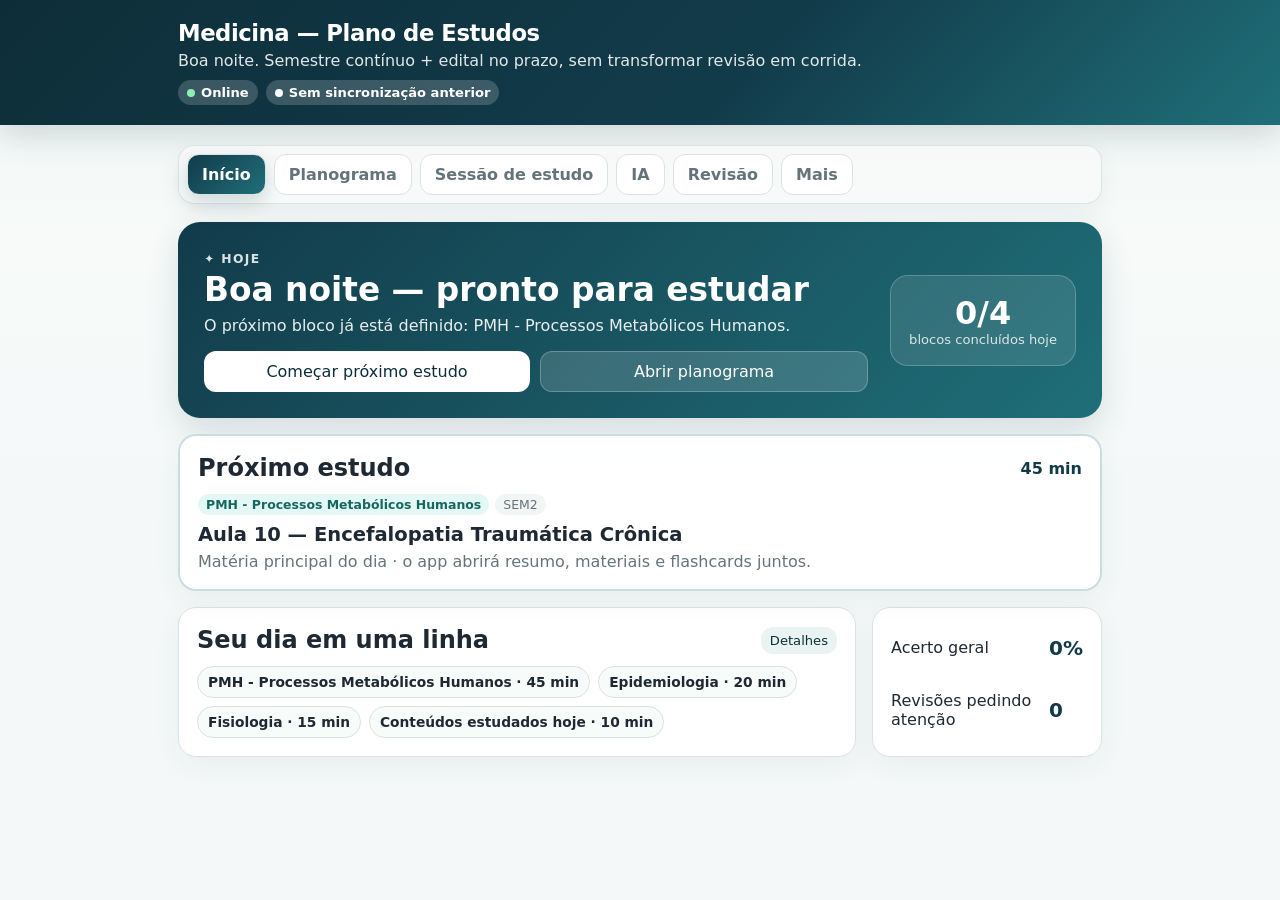
==== commit 1bba7658: "5º versão" ====
--- a/index_mobile_corrigido_v28.html
+++ b/index_mobile_corrigido_v28.html
@@ -4,7 +4,7 @@
   <meta charset="utf-8">
   <meta name="viewport" content="width=device-width,initial-scale=1">
   <meta name="theme-color" content="#123B4A">
-  <title>Medicina — Treino e Assistente de Estudos</title>
+  <title>Medicina — Plano e Sessão de Estudos</title>
   <link rel="manifest" href="manifest.json">
   <meta name="mobile-web-app-capable" content="yes">
   <meta name="apple-mobile-web-app-capable" content="yes">
@@ -178,17 +178,25 @@
     .tool-grid{display:grid;grid-template-columns:repeat(2,minmax(0,1fr));gap:12px;margin-top:16px}.tool-card{display:grid;grid-template-columns:auto minmax(0,1fr);grid-template-areas:'icon title' 'icon desc';gap:3px 12px;text-align:left;background:#fff;border:1px solid var(--border);padding:16px;color:var(--text)}.tool-card b{grid-area:icon;font-size:1.35rem;color:var(--primary)}.tool-card span{grid-area:title;font-weight:850}.tool-card small{grid-area:desc;color:var(--muted)}.tool-card:hover{border-color:#9fcfca;background:#f8fcfb}
     .plan-block .plan-summary{max-height:92px;overflow:hidden;position:relative}.plan-block .plan-related,.plan-block>.muted+div{font-size:.87rem}.plan-block h3{margin-bottom:6px}
     @media(max-width:760px){.home-clean-hero,.home-clean-grid,.session-study-grid{grid-template-columns:1fr}.home-clean-progress{min-width:0;text-align:left;display:flex;align-items:baseline;gap:8px}.home-clean-progress strong{font-size:1.5rem}.tool-grid{grid-template-columns:1fr}.session-card-actions>*{flex:1 1 45%}}
+
+    /* v30 — Tutor IA com GPT-5.6 Sol */
+    .ai-shell{display:grid;grid-template-columns:minmax(220px,.34fr) minmax(0,.66fr);gap:14px}
+    .ai-sidebar,.ai-chat{border:1px solid var(--border);border-radius:18px;background:#fff;padding:16px;min-width:0}
+    .ai-chat{display:grid;grid-template-rows:auto minmax(320px,1fr) auto;gap:12px}
+    .ai-messages{min-height:360px;max-height:62vh;overflow:auto;padding:6px;display:flex;flex-direction:column;gap:10px;background:linear-gradient(180deg,#f8fbfb,#fff);border:1px solid var(--border);border-radius:16px}
+    .ai-msg{max-width:88%;padding:12px 14px;border-radius:16px;white-space:pre-wrap;line-height:1.48;box-shadow:0 3px 12px rgba(13,46,57,.05)}
+    .ai-msg.user{align-self:flex-end;background:var(--primary);color:#fff;border-bottom-right-radius:5px}
+    .ai-msg.assistant{align-self:flex-start;background:#fff;border:1px solid var(--border);border-bottom-left-radius:5px}
+    .ai-msg.system{align-self:center;max-width:96%;background:var(--soft-accent);color:var(--primary-dark);font-size:.92rem}
+    .ai-source-list{margin-top:8px;padding-top:8px;border-top:1px solid var(--border);display:grid;gap:5px;font-size:.82rem}
+    .ai-source-list a{overflow-wrap:anywhere}
+    .ai-composer textarea{min-height:92px;resize:vertical}
+    .ai-composer-actions{display:flex;justify-content:space-between;gap:10px;align-items:center;margin-top:8px;flex-wrap:wrap}
+    .ai-quick{display:flex;flex-wrap:wrap;gap:7px;margin-top:10px}.ai-quick button{padding:8px 10px;font-size:.82rem}
+    .ai-context-badge{display:inline-flex;align-items:center;gap:6px;border:1px solid var(--border);background:#f7fbfa;border-radius:999px;padding:6px 9px;font-size:.8rem;font-weight:750;color:var(--primary-dark);margin:3px 3px 0 0}
+    .ai-thinking{display:inline-flex;align-items:center;gap:7px}.ai-thinking:after{content:"";width:7px;height:7px;border-radius:50%;background:currentColor;animation:aiPulse 1s infinite alternate}@keyframes aiPulse{to{opacity:.2}}
+    @media(max-width:800px){.ai-shell{grid-template-columns:1fr}.ai-chat{grid-template-rows:auto minmax(300px,1fr) auto}.ai-messages{max-height:56vh}.ai-msg{max-width:94%}}
   </style>
-<!-- PRACTICE STYLE START -->
-<style>
-.practice-heading{display:flex;justify-content:space-between;gap:20px;align-items:center;margin:16px 0 22px}.practice-heading h2{font-size:clamp(1.7rem,4vw,2.4rem);margin:4px 0}.practice-heading p{color:var(--muted);margin:5px 0;max-width:580px}.practice-eyebrow{color:#227568;font-size:.74rem;font-weight:850;letter-spacing:.13em}.practice-badges{display:flex;gap:8px;flex-wrap:wrap;justify-content:flex-end}.practice-badges span{background:#fff;border:1px solid #d6e7e3;border-radius:14px;padding:10px 13px;font-weight:800;white-space:nowrap}.practice-grid{display:grid;grid-template-columns:1fr 1fr 1.5fr;gap:14px}.practice-mode-grid{display:grid;grid-template-columns:repeat(3,minmax(0,1fr));gap:12px;margin:22px 0}.practice-mode{display:flex;flex-direction:column;gap:7px;text-align:left;min-height:110px;background:white;border:2px solid #d8e5e2;box-shadow:0 3px 0 #d8e5e2;padding:17px;border-radius:16px}.practice-mode b{font-size:1rem}.practice-mode small{font-weight:450;color:#50666b;line-height:1.4}.practice-mode.selected{background:#ebf8f0;border-color:#2d8066;box-shadow:0 3px 0 #2d8066}.practice-start-row{display:flex;gap:18px;align-items:flex-end;justify-content:space-between}.practice-start-row>div{flex:1}.practice-start-row>.primary{padding:15px 30px;min-width:240px}.practice-stage{max-width:830px;margin:0 auto;padding:24px 32px}.practice-stage-top{display:flex;align-items:center;justify-content:space-between;gap:10px;font-size:.86rem;color:var(--muted)}.practice-stage .progress{margin:18px 0 24px;height:12px}.practice-context{display:flex;gap:10px;align-items:center;font-size:.78rem;color:#596e74;flex-wrap:wrap}.practice-pill{padding:6px 11px;border-radius:20px;background:#e9f4ef;color:#246b57;font-weight:800}.practice-question{font-size:clamp(1.2rem,2.9vw,1.7rem);line-height:1.45;letter-spacing:-.02em;margin:20px 0 24px;outline:none}.practice-options{display:grid;gap:12px}.practice-choice{display:flex;align-items:center;gap:14px;padding:16px 18px;border:2px solid #d9e4e1;box-shadow:0 3px 0 #d9e4e1;border-radius:14px;background:#fff;text-align:left;min-height:62px;line-height:1.5;font-weight:550}.practice-choice .letter{flex:0 0 32px;background:#f1f5f4;color:#526c70}.practice-choice.selected{background:#edf6fe;border-color:#438bbe;box-shadow:0 3px 0 #438bbe}.practice-choice.correct{background:#ecf8f0;border-color:#277b54;box-shadow:0 3px 0 #277b54}.practice-choice.wrong{background:#fff0ef;border-color:#b34c43;box-shadow:0 3px 0 #b34c43}.practice-choice:disabled{opacity:1}.practice-actions{display:flex;gap:10px;justify-content:flex-end;flex-wrap:wrap;margin-top:22px}.practice-actions button{min-height:46px}.practice-actions .primary{min-width:180px}.practice-feedback{margin-top:23px;padding:18px;border:1px solid #c6e4ce;border-radius:14px;background:#f0faf2;color:#214e35;line-height:1.65}.practice-feedback.wrong{background:#fff5ee;border-color:#efd4bd;color:#724329}.practice-feedback.neutral{background:#eff5fa;border-color:#cfdfeb;color:#234d63}.practice-feedback b{display:block;font-size:1.08rem}.practice-feedback p{margin:8px 0}.practice-feedback a{color:inherit;font-weight:700;text-decoration:underline}.practice-feedback details{margin-top:12px}.practice-feedback summary{cursor:pointer;font-weight:700}.practice-feedback .practice-source-answer{white-space:pre-wrap}.practice-cloze{background:#f2f8f6;border-radius:14px;padding:20px;font-size:1.15rem;line-height:1.9}.practice-gap{display:inline-block;min-width:110px;text-align:center;border-bottom:3px solid #538b77;color:#326853;font-weight:750}.practice-answer-label{display:block;margin-top:18px}.practice-recall{min-height:105px;resize:vertical}.practice-match{display:grid;grid-template-columns:minmax(0,1fr) minmax(0,1fr);gap:12px;align-items:start}.practice-match-col{display:grid;gap:10px}.practice-match button{width:100%;font-size:.9rem;min-height:86px}.practice-match button span{overflow-wrap:anywhere}.practice-finish{text-align:center;max-width:830px;margin:0 auto;padding:36px}.practice-finish h3{font-size:2rem;margin:10px 0}.practice-result-metrics{display:grid;grid-template-columns:repeat(3,minmax(0,1fr));gap:12px;margin:25px 0}.practice-result-metrics div{background:#f0f7f4;padding:18px;border-radius:15px}.practice-result-metrics strong{display:block;font-size:1.7rem;color:#266a55}.practice-result-metrics small{color:#536c61}.practice-errors{display:grid;gap:10px;text-align:left;margin:18px 0}.practice-errors details{padding:12px;border:1px solid #e2e6dd;border-radius:12px}.practice-errors summary{cursor:pointer}.practice-footnote{font-size:.82rem;color:var(--muted);text-align:center;margin:18px 0}.practice-notice{display:flex;justify-content:space-between;align-items:center;gap:12px;margin:15px 0;border-radius:14px;background:#eaf5ec;padding:15px}.practice-home-link{display:flex;align-items:center;justify-content:space-between;gap:18px;border:1px solid #cde4d9;border-radius:18px;background:#f0f8f3;padding:18px 22px;margin-bottom:18px}.practice-home-link h3{margin:0 0 4px}.practice-home-link p{margin:0;color:var(--muted);font-size:.88rem}.practice-methods{display:grid;grid-template-columns:repeat(3,minmax(0,1fr));gap:12px}.practice-methods article{background:#fff;border:1px solid #d7e5e0;border-radius:15px;padding:17px}.practice-methods h3{margin:0 0 8px}.practice-methods p{color:var(--muted);font-size:.9rem;line-height:1.6}.practice-studio-output{line-height:1.75}.practice-studio-output h3{margin-top:24px}.practice-studio-output .source-links{font-size:.82rem;display:flex;gap:8px;flex-wrap:wrap}.practice-studio-output .source-links a{color:#286958;text-decoration:underline}.practice-studio-output details{border:1px solid #d6e4df;border-radius:12px;padding:14px;margin:10px 0}.practice-studio-output summary{cursor:pointer;font-weight:650}.practice-studio-output .ai-label{display:inline-block;font-size:.76rem;font-weight:800;background:#f2edfb;color:#604587;padding:3px 9px;border-radius:20px}.practice-studio-output svg{width:100%;height:auto;max-height:900px;background:#f5faf7;border-radius:15px}.practice-studio-output svg text{font-family:system-ui,sans-serif;fill:#204c41}.practice-studio-output p{white-space:pre-line}.practice-studio-toolbar{display:flex;gap:10px;flex-wrap:wrap;margin:20px 0}.practice-studio-status{white-space:pre-line;padding:14px;background:#f2f7f5;border-radius:12px;line-height:1.6}.practice-empty{text-align:center;padding:32px;color:var(--muted)}[hidden]{display:none!important}.practice-mode:focus-visible,.practice-choice:focus-visible{outline:3px solid #245b96;outline-offset:4px}
-@media(max-width:650px){.practice-heading{display:block}.practice-badges{justify-content:flex-start;margin-top:15px}.practice-badges span{font-size:.8rem;padding:8px 10px}.practice-grid{grid-template-columns:1fr}.practice-mode-grid{grid-template-columns:1fr;gap:10px}.practice-mode{min-height:72px;padding:13px}.practice-start-row{display:block}.practice-start-row>.primary{width:100%;margin-top:15px}.practice-stage{padding:18px 15px}.practice-stage-top{font-size:.73rem}.practice-stage-top button{padding:8px 10px}.practice-choice{padding:12px;gap:10px}.practice-match{gap:8px}.practice-match button{padding:10px 8px;font-size:.79rem;min-height:105px}.practice-result-metrics{gap:6px}.practice-result-metrics div{padding:14px 8px}.practice-result-metrics strong{font-size:1.4rem}.practice-actions button{flex:1}.practice-home-link{display:block}.practice-home-link button{width:100%;margin-top:14px}.practice-methods{grid-template-columns:1fr}.practice-finish{padding:25px 15px}}
-@media(prefers-reduced-motion:reduce){.practice-stage *,.practice-setup *{animation:none!important;transition:none!important;scroll-behavior:auto!important}}
-#quiz>.card,#studio>.card{background:#fff;border:1px solid #d6e4df;border-radius:20px;padding:24px;margin-bottom:20px;box-shadow:0 4px 16px #123b4a05}#quiz>.practice-stage{padding:24px 32px}#quiz>.practice-finish{padding:36px}#studyAiConfig summary{cursor:pointer;padding:6px 0}#studyAiConfig p{line-height:1.6}#studio select{max-width:100%}
-@media(max-width:650px){#quiz>.card,#studio>.card{padding:18px 15px}#quiz>.practice-finish{padding:25px 15px}.practice-stage-top{flex-wrap:wrap}.practice-stage-top #quizScore{margin-left:auto}.practice-question{overflow-wrap:anywhere}}
-
-</style>
-<!-- PRACTICE STYLE END -->
 </head>
 <body>
 <header>
@@ -204,6 +212,7 @@
     <button class="tab active" data-tab="home">Início</button>
     <button class="tab" data-tab="plan">Planograma</button>
     <button class="tab" data-tab="session">Sessão de estudo</button>
+    <button class="tab" data-tab="ai">IA</button>
     <button class="tab" data-tab="review">Revisão</button>
     <button class="tab" data-tab="more">Mais</button>
   </nav>
@@ -216,7 +225,6 @@
 
 
   <section id="home" class="panel active">
-<div class="practice-home-link"><div><h3>Seu treino de hoje</h3><p>Exercícios variados, correção e revisão dos erros.</p></div><button class="primary" type="button" data-open-tab="quiz">Treinar agora →</button></div>
     <div class="home-clean-hero">
       <div>
         <div class="home-kicker">✦ HOJE</div>
@@ -284,37 +292,36 @@
   </section>
 
   <section id="quiz" class="panel">
-    <div class="practice-heading"><div><span class="practice-eyebrow">UM POUCO A CADA DIA</span><h2>Treino inteligente</h2><p>Uma pergunta de cada vez. Cada erro vira uma oportunidade de revisão.</p></div><div id="practiceBadges" class="practice-badges" aria-live="polite"></div></div>
-    <div id="practiceSetup" class="card practice-setup">
-      <div class="practice-grid">
-        <div><label for="practiceSemester">Semestre</label><select id="practiceSemester"><option value="">Todos</option></select></div>
-        <div><label for="practiceSubject">Matéria</label><select id="practiceSubject"><option value="">Todas</option></select></div>
-        <div><label for="practiceTopic">Aula ou tema</label><select id="practiceTopic"><option value="">Todos</option></select></div>
-      </div>
-      <div class="practice-mode-grid" role="group" aria-label="Modo de treino">
-        <button type="button" class="practice-mode selected" data-practice-mode="mixed" aria-pressed="true"><b>✦ Treino misto</b><small>Alternativas, lacunas, associação e recordação</small></button>
-        <button type="button" class="practice-mode" data-practice-mode="cases" aria-pressed="false"><b>◎ Casos e questões</b><small>Seu banco de questões, com explicação</small></button>
-        <button type="button" class="practice-mode" data-practice-mode="review" aria-pressed="false"><b>↻ Revisar dificuldades</b><small>Erros recentes e revisões que venceram</small></button>
-      </div>
-      <div class="practice-start-row"><div><label for="quizAmount">Tamanho da sessão</label><select id="quizAmount"><option value="5">5 cartões · sessão rápida</option><option value="10" selected>10 cartões · treino diário</option><option value="15">15 cartões · aprofundar</option><option value="20">20 cartões · desafio</option></select></div><button id="startQuiz" class="primary" type="button">Começar treino →</button></div>
-      <p id="practiceSetupInfo" class="muted" role="status"></p>
-      <div hidden><select id="quizFilterType"><option value="semester">Semestres</option><option value="subject">Matérias</option><option value="topic">Tópicos</option></select><div id="quizChoices"></div><button id="clearQuiz" type="button">Limpar</button></div>
-    </div>
-    <div id="practiceResume" class="practice-notice" hidden><span>Você tem um treino em andamento.</span><button id="practiceResumeButton" type="button" class="primary">Continuar treino</button></div>
-    <div id="practiceStage" class="card practice-stage" hidden>
-      <div class="practice-stage-top"><button id="practicePause" type="button" class="secondary">Pausar</button><span id="quizCounter" aria-live="polite"></span><span id="quizScore"></span></div>
-      <div class="progress" role="progressbar" id="practiceProgressBar" aria-label="Progresso do treino" aria-valuemin="0" aria-valuemax="100" aria-valuenow="0"><div id="quizProgress"></div></div>
-      <div class="practice-context"><span id="practiceType" class="practice-pill"></span><span id="practiceContext"></span></div>
-      <h3 id="quizQuestionText" class="practice-question" tabindex="-1"></h3>
-      <img id="quizImage" class="card-image" alt="" style="display:none">
-      <div id="practiceBody"></div>
-      <div id="quizFeedback" class="practice-feedback" role="status" aria-live="polite" hidden></div>
-      <div id="practiceActions" class="practice-actions"></div>
-    </div>
-    <div id="practiceFinish" class="card practice-finish" hidden></div>
-    <div class="practice-footnote">Meta diária: 10 cartões respondidos. Os acertos da primeira tentativa e da retomada aparecem separados.</div>
+    <div class="box">
+      <div class="filters">
+        <div><label for="quizFilterType">Filtrar por</label><select id="quizFilterType"><option value="semester">Semestres</option><option value="subject">Matérias</option><option value="topic">Tópicos</option></select></div>
+        <div><label for="quizAmount">Perguntas</label><select id="quizAmount"><option>5</option><option selected>10</option><option>15</option><option>20</option><option value="all">Todas</option></select></div>
+        <div class="full">
+          <div class="filter-head"><label>Escolha uma ou mais</label><button class="mini" id="clearQuiz" type="button">Limpar</button></div>
+          <div id="quizChoices" class="choices"></div>
+        </div>
+        <div class="full"><button id="startQuiz" class="primary" style="width:100%">Começar quiz</button></div>
+      </div>
+    </div>
+    <div class="box">
+      <div class="meta"><span id="quizCounter">Nenhum quiz iniciado</span><span id="quizScore">Pontuação: 0</span></div>
+      <div class="progress"><div id="quizProgress"></div></div>
+      <div id="quizPlay">
+        <div id="quizQuestion" class="quiz-question"><div><img id="quizImage" class="card-image" style="display:none" alt=""><div id="quizQuestionText">Clique em “Começar quiz”.</div></div></div>
+        <div id="quizOptions" class="quiz-options"></div>
+        <div id="quizFeedback" class="feedback"></div>
+        <button id="nextQuiz" class="primary" style="display:none;width:100%;margin-top:12px">Próxima</button>
+      </div>
+      <div id="quizFinish" style="display:none;text-align:center">
+        <h2>Resultado</h2><div id="quizFinal" style="font-size:3rem;font-weight:800;color:var(--primary)">0%</div>
+        <p id="quizFinalText"></p><button id="restartQuiz" class="primary">Jogar novamente</button>
+      </div>
+    </div>
+    <div class="box"><div class="stats">
+      <div class="stat"><b id="qPlayed">0</b>Respondidas</div><div class="stat"><b id="qCorrect">0</b>Corretas</div>
+      <div class="stat"><b id="qAccuracy">0%</b>Aproveitamento</div><div class="stat"><b id="qBest">0%</b>Melhor</div>
+    </div></div>
   </section>
-
 
 
   <section id="review" class="panel">
@@ -407,7 +414,8 @@
             <button id="sessionReveal" class="primary" type="button">Mostrar resposta</button>
             <button id="sessionNext" class="secondary" type="button">Próximo</button>
             <button id="sessionOpenAll" class="secondary" type="button">Abrir todos os flashcards</button>
-            <button id="sessionQuiz" class="secondary" type="button">Treino deste conteúdo</button><button id="sessionAi" class="secondary" type="button">Assistente desta aula</button>
+            <button id="sessionQuiz" class="secondary" type="button">Quiz deste conteúdo</button>
+            <button id="sessionAskAi" class="secondary" type="button">Perguntar à IA</button>
           </div>
         </div>
       </div>
@@ -416,15 +424,60 @@
   </section>
 
 
+  <section id="ai" class="panel">
+    <div class="box">
+      <div class="study-room-kicker">TUTOR IA</div>
+      <h2>IA de Medicina</h2>
+      <p class="muted">Conversa com GPT-5.6 Sol usando seus resumos, flashcards, quizzes e materiais como contexto. Na sessão de estudo, a matéria e a aula são carregadas automaticamente.</p>
+      <div id="aiConfigNotice" class="notice">A chave da OpenAI fica somente no Apps Script, em <b>OPENAI_API_KEY</b>. Ela nunca é salva no navegador.</div>
+    </div>
+    <div class="ai-shell">
+      <aside class="ai-sidebar">
+        <h3 style="margin-top:0">Contexto</h3>
+        <div class="grid" style="grid-template-columns:1fr">
+          <div><label for="aiMode">Modo</label><select id="aiMode"><option value="tutor" selected>Tutor</option><option value="explain">Explicar passo a passo</option><option value="quiz">Me testar</option><option value="summary">Resumo rápido</option><option value="mnemonic">Mnemônica / diagrama</option></select></div>
+          <div><label for="aiSemester">Semestre</label><select id="aiSemester"><option value="">Automático</option></select></div>
+          <div><label for="aiSubject">Matéria</label><select id="aiSubject"><option value="">Automática</option></select></div>
+          <div><label for="aiTopic">Aula / tópico</label><select id="aiTopic"><option value="">Automático</option></select></div>
+          <label style="display:flex;gap:8px;align-items:flex-start"><input id="aiStrictSources" type="checkbox" checked style="width:auto;margin-top:3px"><span><b>Priorizar somente minhas fontes</b><br><small class="muted">Se desligado, a IA pode complementar com conhecimento médico geral e vai sinalizar o que não veio da sua base.</small></span></label>
+        </div>
+        <div class="ai-quick">
+          <button class="secondary" type="button" data-ai-quick="Explique este conteúdo como se eu estivesse estudando para uma prova de Medicina, destacando os pontos de maior confusão.">Explicar</button>
+          <button class="secondary" type="button" data-ai-quick="Faça uma pergunta de prova por vez sobre este conteúdo. Espere minha resposta antes de corrigir e continuar.">Me testar</button>
+          <button class="secondary" type="button" data-ai-quick="Faça um resumo de revisão de 5 minutos deste conteúdo, priorizando o que preciso lembrar.">Revisão 5 min</button>
+          <button class="secondary" type="button" data-ai-quick="Crie uma mnemônica e um diagrama textual simples para memorizar este conteúdo.">Mnemônica</button>
+          <button class="secondary" type="button" data-ai-quick="Quais são os pontos deste conteúdo com maior chance de virar questão e quais pegadinhas eu devo evitar?">Pontos de prova</button>
+        </div>
+        <button id="aiClear" class="secondary" type="button" style="width:100%;margin-top:14px">Limpar conversa</button>
+      </aside>
+      <div class="ai-chat">
+        <div>
+          <strong>Conversa</strong>
+          <div id="aiContextView" style="margin-top:5px"></div>
+        </div>
+        <div id="aiMessages" class="ai-messages" aria-live="polite"></div>
+        <div class="ai-composer">
+          <label for="aiPrompt">Pergunte qualquer coisa sobre seus estudos</label>
+          <textarea id="aiPrompt" placeholder="Ex.: por que a bilirrubina indireta aumenta na hemólise? ou me teste sobre ciclo cardíaco"></textarea>
+          <div class="ai-composer-actions">
+            <span id="aiStatus" class="muted">Pronta.</span>
+            <button id="aiSend" class="primary" type="button">Enviar</button>
+          </div>
+        </div>
+      </div>
+    </div>
+  </section>
+
+
   <section id="more" class="panel">
-<details id="studyAiConfig" class="box"><summary><b>Configurar IA</b></summary><p>A geração usa uma chave e um modelo configurados no servidor. Neste campo, informe apenas o código de acesso do assistente definido no projeto.</p><label for="studyAccessToken">Código de acesso ao assistente</label><input id="studyAccessToken" type="password" autocomplete="off" placeholder="Código configurado no servidor"><p class="muted">O código fica somente nesta aba enquanto ela estiver aberta. A chave do provedor não deve ser colocada neste campo.</p><button id="studyAiCheck" type="button" class="secondary">Verificar configuração</button><p id="studyAiStatus" role="status"></p><button type="button" class="primary" data-open-tab="studio">Abrir assistente de estudo</button></details>
     <div class="box">
       <div class="study-room-kicker">BIBLIOTECA E FERRAMENTAS</div>
       <h2>Todo o restante do app</h2>
       <p class="muted">A tela principal fica limpa; os recursos completos continuam disponíveis aqui.</p>
-      <div class="tool-grid"><button class="tool-card" type="button" data-open-tab="studio"><b>✧</b><span>Assistente de estudo</span><small>Crie resumos, diagramas, mnemônicos e exercícios</small></button>
+      <div class="tool-grid">
+        <button class="tool-card" type="button" data-open-tab="ai"><b>✦</b><span>IA</span><small>Tutor GPT-5.6 Sol com contexto das suas fontes</small></button>
         <button class="tool-card" type="button" data-open-tab="study"><b>▣</b><span>Flashcards</span><small>Estudo livre por matéria ou tópico</small></button>
-        <button class="tool-card" type="button" data-open-tab="quiz"><b>✦</b><span>Treino inteligente</span><small>Sessões curtas, casos e revisão dos erros</small></button>
+        <button class="tool-card" type="button" data-open-tab="quiz"><b>?</b><span>Quiz</span><small>Questões a partir dos seus cartões</small></button>
         <button class="tool-card" type="button" data-open-tab="summaries"><b>≡</b><span>Resumos</span><small>Resumos por aula e matéria</small></button>
         <button class="tool-card" type="button" data-open-tab="materials"><b>↗</b><span>Materiais</span><small>PDFs, slides e fontes rastreáveis</small></button>
         <button class="tool-card" type="button" data-open-tab="subjects"><b>◎</b><span>Matérias</span><small>Visão geral da base</small></button>
@@ -566,6 +619,13 @@
       <p class="muted"><b>Progresso compartilhado:</b> revisões, acertos, erros, intervalos dos flashcards e blocos concluídos são sincronizados entre celular e computador.<br>A API usa <b>FLASHCARDS</b>, <b>RESUMOS</b>, <b>MATERIAIS</b> e as abas do planograma (<b>EDITAL_UNESP_2027</b>, <b>BASE_PLANO_ESTUDOS</b>, <b>PLANO_7_SEMANAS</b>, <b>CONFIG_PLANO</b> e <b>APP_PROGRESS</b>).<br>FLASHCARDS: <b>semester | subject | topics | question | correct_answer | wrong_answer_1 | wrong_answer_2 | wrong_answer_3</b><br><b>Imagens e links ficam somente em MATERIAIS.</b></p>
     </div>
 
+
+    <div class="box">
+      <h2>IA — OpenAI</h2>
+      <p class="muted">O módulo IA usa o mesmo backend do app. No projeto do Google Apps Script, abra <b>Configurações do projeto → Propriedades do script</b> e crie <b>OPENAI_API_KEY</b> com sua chave. Opcionalmente, use <b>OPENAI_MODEL</b> para trocar o modelo; o padrão é <b>gpt-5.6-sol</b>. A chave não deve ser colocada no HTML nem no celular.</p>
+      <div class="notice">Proteção de custo: o backend aceita a propriedade opcional <b>AI_DAILY_LIMIT</b>. Se não for definida, o limite padrão é 150 perguntas de IA por dia.</div>
+    </div>
+
     <div class="box">
       <h2>Importar CSV do NotebookLM</h2>
       <div class="grid">
@@ -582,29 +642,6 @@
 
     <div class="box"><button id="clearAll" class="danger">Apagar todos os dados</button></div>
   </section>
-  <section id="studio" class="panel">
-    <div class="practice-heading"><div><span class="practice-eyebrow">SEU MATERIAL, NOVAS FORMAS DE ESTUDAR</span><h2>Assistente de estudo</h2><p>Transforme uma aula em resumo, exercícios, diagrama e mnemônicos com referências.</p></div></div>
-    <div class="card">
-      <label for="studioLesson">Qual aula você quer estudar?</label><select id="studioLesson"><option value="">Sincronize seus resumos para escolher uma aula</option></select>
-      <div class="practice-studio-toolbar" role="group" aria-label="Criar material com IA">
-        <button class="primary" type="button" data-generate="kit">✦ Criar kit completo</button>
-        <button type="button" data-generate="quiz">Quiz com IA</button><button type="button" data-generate="flashcards">Flashcards</button>
-        <button type="button" data-generate="summary">Resumo</button><button type="button" data-generate="diagram">Diagrama</button>
-        <button type="button" data-generate="mnemonics">Mnemônicos</button><button type="button" data-generate="methods">Como estudar</button>
-      </div>
-      <div id="studioStatus" class="practice-studio-status" role="status" aria-live="polite">Os exercícios do Treino inteligente usam seus cartões. Para criar conteúdo novo, configure a geração de IA em Mais → Configurar IA.</div>
-      <p class="muted">A geração usa os trechos da aula selecionada e informa as limitações de leitura. Revise o conteúdo gerado junto às fontes.</p>
-      <label for="studioSaved">Meus materiais gerados neste aparelho</label><select id="studioSaved"><option value="">Nenhum kit salvo ainda</option></select>
-    </div>
-    <div id="studioOutput" class="card practice-studio-output" hidden></div>
-    <h3>Experimente outro jeito de estudar</h3>
-    <div class="practice-methods">
-      <article><h3>01 · Explique de memória</h3><p>Leia um trecho, feche a fonte e explique o conceito em três frases. Reabra e marque o que faltou. Use as lacunas para escolher seus próximos cartões.</p></article>
-      <article><h3>02 · Desenhe o caminho</h3><p>Para anatomia e fisiologia: desenhe estruturas ou etapas sem consultar. Depois compare com a figura da aula e corrija as relações.</p></article>
-      <article><h3>03 · Compare os conceitos</h3><p>Escolha dois conceitos que você confunde. Escreva as semelhanças, as diferenças e um exemplo de cada. Confira tudo na fonte.</p></article>
-    </div>
-  </section>
-
 </main>
 
 
@@ -618,7 +655,7 @@
 
 <script>
 const INITIAL_MEDICINA_DATA={"cards":[],"summaries":[],"materials":[],"editalUnits":[{"unit_id":"E01","modulo":"Comunicação e Anamnese","questoes_modulo":5,"prioridade":"MÉDIA","unidade_estudo":"Relação médico-paciente e comunicação","conteudo_programatico":"Comunicação efetiva; relação médico-paciente; escuta centrada no paciente; empatia; comunicação com perfis/culturas diferentes, situações desafiadoras e familiares.","cobertura_drive":"ALTA","resumos_reutilizar":"RESUMOS 49, 89","material_status":"REUTILIZAR_DRIVE","semana_alvo":1,"paginas_edital":"16","estimativa_min":25,"track":"EDITAL+DRIVE","observacoes":"Priorizar comunicação ativa e centrada no paciente."},{"unit_id":"E02","modulo":"Comunicação e Anamnese","questoes_modulo":5,"prioridade":"MÉDIA","unidade_estudo":"Anamnese e entrevista clínica","conteudo_programatico":"Conceito e importância da anamnese; entrevista clínica; coleta e registro de informações; documentação; HDA e interrogatório.","cobertura_drive":"ALTA","resumos_reutilizar":"RESUMOS 50, 51, 89, 90","material_status":"REUTILIZAR_DRIVE","semana_alvo":1,"paginas_edital":"16","estimativa_min":30,"track":"EDITAL+DRIVE","observacoes":"Já existe cobertura forte no 1º e 2º semestres."},{"unit_id":"E03","modulo":"Cuidados de Enfermagem","questoes_modulo":4,"prioridade":"MÉDIA","unidade_estudo":"Biossegurança, mãos, precauções e EPI","conteudo_programatico":"Higienização das mãos; precauções padrão; antissepsia, desinfecção e esterilização; EPIs e máscaras.","cobertura_drive":"ALTA","resumos_reutilizar":"RESUMOS 52, 53, 91","material_status":"REUTILIZAR_DRIVE","semana_alvo":1,"paginas_edital":"16-17","estimativa_min":25,"track":"EDITAL+DRIVE","observacoes":"Biossegurança do 2º semestre cobre boa parte."},{"unit_id":"E04","modulo":"Cuidados de Enfermagem","questoes_modulo":4,"prioridade":"MÉDIA","unidade_estudo":"Procedimentos assistenciais básicos","conteudo_programatico":"Sinais vitais; sondagem vesical; oxigenoterapia/aspiração; vias de medicação e punção venosa; diluições e prevenção de erros.","cobertura_drive":"PARCIAL","resumos_reutilizar":"RESUMOS 53, 91","material_status":"PENDENTE_MATERIAL_COMPLEMENTAR","semana_alvo":2,"paginas_edital":"16-17","estimativa_min":30,"track":"EDITAL","observacoes":"Sinais vitais já cobertos; procedimentos invasivos/medicações não têm cobertura completa na base atual."},{"unit_id":"E05","modulo":"Extensão Universitária na Saúde","questoes_modulo":2,"prioridade":"BAIXA","unidade_estudo":"Extensão e curricularização","conteudo_programatico":"Conceitos/diretrizes; curricularização; integração ensino-pesquisa-extensão; planejamento, divulgação, interdisciplinaridade e ODS.","cobertura_drive":"NENHUMA_ELEGÍVEL","resumos_reutilizar":"","material_status":"PENDENTE_MATERIAL","semana_alvo":6,"paginas_edital":"18-19","estimativa_min":25,"track":"EDITAL","observacoes":"Projetos extensionistas foram mantidos fora da base médica conforme regra anterior; não reutilizar conteúdo excluído."},{"unit_id":"E06","modulo":"Fundamentos Filosóficos, Históricos e Socioantropológicos do Cuidado","questoes_modulo":3,"prioridade":"BAIXA","unidade_estudo":"História e filosofia da medicina","conteudo_programatico":"Mesopotâmia; nascimento da medicina moderna; medicina artesanal e tecnológica; crise da medicina contemporânea; filosofia e história do corpo e da medicina.","cobertura_drive":"BAIXA","resumos_reutilizar":"RESUMOS 49","material_status":"PENDENTE_MATERIAL","semana_alvo":6,"paginas_edital":"19-20","estimativa_min":25,"track":"EDITAL","observacoes":"Relação médico-paciente ajuda na crise da medicina, mas não substitui o conteúdo histórico/filosófico."},{"unit_id":"E07","modulo":"Fundamentos Filosóficos, Históricos e Socioantropológicos do Cuidado","questoes_modulo":3,"prioridade":"BAIXA","unidade_estudo":"Socioantropologia do cuidado","conteudo_programatico":"Concepções de saúde; práticas de cuidado; instituições; contextualização da educação popular; mobilizador do cuidado à saúde.","cobertura_drive":"PARCIAL","resumos_reutilizar":"RESUMOS 79, 80, 93","material_status":"PARCIAL_DRIVE","semana_alvo":6,"paginas_edital":"19-20","estimativa_min":25,"track":"EDITAL+DRIVE","observacoes":"DSS/processo saúde-doença ajudam, mas o recorte socioantropológico precisa de fonte própria."},{"unit_id":"E08","modulo":"Introdução à Medicina","questoes_modulo":3,"prioridade":"BAIXA","unidade_estudo":"Identidade e formação médica","conteudo_programatico":"Identidade profissional; prática e história da medicina; vida do estudante/saúde mental; história da FMB e movimento estudantil.","cobertura_drive":"PARCIAL","resumos_reutilizar":"RESUMOS 49, 92","material_status":"PENDENTE_MATERIAL","semana_alvo":7,"paginas_edital":"21","estimativa_min":25,"track":"EDITAL","observacoes":"Ética e relação médico-paciente ajudam; história específica da FMB não está na base."},{"unit_id":"E09","modulo":"Método e Raciocínio Científico I","questoes_modulo":6,"prioridade":"MÉDIA","unidade_estudo":"Pergunta, hipótese, objetivos e ética","conteudo_programatico":"História/filosofia da ciência; iniciação científica; ética/bioética; pergunta de pesquisa; hipótese; objetivos e justificativa.","cobertura_drive":"PARCIAL","resumos_reutilizar":"RESUMOS 9, 10","material_status":"PARCIAL_DRIVE","semana_alvo":1,"paginas_edital":"21-22","estimativa_min":30,"track":"EDITAL+DRIVE","observacoes":"Hipóteses e bioestatística já estão na base; filosofia/ética da pesquisa precisam de reforço."},{"unit_id":"E10","modulo":"Método e Raciocínio Científico I","questoes_modulo":6,"prioridade":"MÉDIA","unidade_estudo":"Desenhos de estudo e PICO","conteudo_programatico":"Descritores/referências; população/amostra; tipos de estudo; variáveis; série de casos, caso-controle, transversal, coorte, intervenção e qualitativos; PICO.","cobertura_drive":"PARCIAL","resumos_reutilizar":"RESUMOS 9, 10","material_status":"PARCIAL_DRIVE","semana_alvo":2,"paginas_edital":"21-22","estimativa_min":35,"track":"EDITAL+DRIVE","observacoes":"Epidemiologia/Bioestatística cobrem parte; PICO e alguns desenhos precisam ser confirmados no material."},{"unit_id":"E11","modulo":"Método e Raciocínio Científico I","questoes_modulo":6,"prioridade":"MÉDIA","unidade_estudo":"Análise e testes estatísticos","conteudo_programatico":"Análise descritiva; variáveis qualitativas/quantitativas; qui-quadrado; t de Student; viés; tamanho amostral/poder; orçamento e cronograma.","cobertura_drive":"ALTA","resumos_reutilizar":"RESUMOS 9, 10","material_status":"REUTILIZAR_DRIVE","semana_alvo":3,"paginas_edital":"22-23","estimativa_min":35,"track":"EDITAL+DRIVE","observacoes":"Bioestatística tem cobertura forte de testes, amostra, hipótese e inferência."},{"unit_id":"E12","modulo":"Módulo: A Célula","questoes_modulo":14,"prioridade":"MUITO ALTA","unidade_estudo":"Macromoléculas e membranas","conteudo_programatico":"Proteínas/lipídios/carboidratos/ácidos nucleicos; membranas, transportes e potencial eletrogênico.","cobertura_drive":"ALTA","resumos_reutilizar":"RESUMOS 11, 12, 27, 87","material_status":"REUTILIZAR_DRIVE","semana_alvo":1,"paginas_edital":"23-24","estimativa_min":35,"track":"EDITAL+DRIVE","observacoes":"Tema de maior peso; reaparece em revisões nas semanas 4 e 7."},{"unit_id":"E13","modulo":"Módulo: A Célula","questoes_modulo":14,"prioridade":"MUITO ALTA","unidade_estudo":"Organelas e metabolismo celular","conteudo_programatico":"Metabolismo celular; organelas oxidativas; sistema de endomembranas; secreção.","cobertura_drive":"ALTA","resumos_reutilizar":"RESUMOS 28, 84, 85","material_status":"REUTILIZAR_DRIVE","semana_alvo":1,"paginas_edital":"23-24","estimativa_min":35,"track":"EDITAL+DRIVE","observacoes":"Reusar Histologia e PMH para integração estrutura-função."},{"unit_id":"E14","modulo":"Módulo: A Célula","questoes_modulo":14,"prioridade":"MUITO ALTA","unidade_estudo":"Citoesqueleto e comunicação celular","conteudo_programatico":"Componentes do citoesqueleto e função; bases da organização tecidual; comunicação e transdução de sinais.","cobertura_drive":"ALTA","resumos_reutilizar":"RESUMOS 29, 27, 12","material_status":"REUTILIZAR_DRIVE","semana_alvo":2,"paginas_edital":"23-24","estimativa_min":30,"track":"EDITAL+DRIVE","observacoes":"Citoesqueleto tem cobertura direta; sinalização é parcial."},{"unit_id":"E15","modulo":"Módulo: A Célula","questoes_modulo":14,"prioridade":"MUITO ALTA","unidade_estudo":"Núcleo, ciclo celular e hereditariedade","conteudo_programatico":"Núcleo em interfase; bases moleculares/celulares da hereditariedade; cromossomos; divisão e ciclo celular; mitose; morte celular.","cobertura_drive":"BAIXA","resumos_reutilizar":"RESUMOS 29","material_status":"PENDENTE_MATERIAL","semana_alvo":2,"paginas_edital":"23-24","estimativa_min":35,"track":"EDITAL","observacoes":"Não há resumo completo identificado para núcleo/ciclo/hereditariedade na base atual."},{"unit_id":"E16","modulo":"Módulo: A Célula","questoes_modulo":14,"prioridade":"MUITO ALTA","unidade_estudo":"Matriz extracelular, câncer e tecidos fundamentais","conteudo_programatico":"Relação célula-célula/célula-matriz; bases moleculares/celulares do câncer; epitélio de revestimento/glandular e tecido conjuntivo.","cobertura_drive":"PARCIAL","resumos_reutilizar":"RESUMOS 26, 30, 76, 74","material_status":"PARCIAL_DRIVE","semana_alvo":3,"paginas_edital":"23-24","estimativa_min":35,"track":"EDITAL+DRIVE","observacoes":"Epitélio está bem coberto; conjuntivo e câncer precisam de cobertura adicional."},{"unit_id":"E17","modulo":"Módulo: Aparelho Locomotor","questoes_modulo":6,"prioridade":"MÉDIA","unidade_estudo":"Osteologia e anatomia descritiva","conteudo_programatico":"Terminologia/direção; desenvolvimento e tecidos ósseos; axial/apendicular; crânio, coluna, tórax, cinturas e membros.","cobertura_drive":"ALTA","resumos_reutilizar":"RESUMOS 2, 3, 64, 65, 66, 96","material_status":"REUTILIZAR_DRIVE","semana_alvo":1,"paginas_edital":"28-29","estimativa_min":35,"track":"EDITAL+DRIVE","observacoes":"Osteologia/crânio/coluna já estudados no 2º semestre."},{"unit_id":"E18","modulo":"Módulo: Aparelho Locomotor","questoes_modulo":6,"prioridade":"MÉDIA","unidade_estudo":"Cartilagem, articulações, tendões e ligamentos","conteudo_programatico":"Tecido conjuntivo/cartilaginoso; matriz, crescimento/reparo; anatomia articular; tendões, ligamentos, fibrocartilagem.","cobertura_drive":"PARCIAL","resumos_reutilizar":"RESUMOS 30, 65","material_status":"PENDENTE_MATERIAL_COMPLEMENTAR","semana_alvo":4,"paginas_edital":"28-29","estimativa_min":30,"track":"EDITAL","observacoes":"Há base geral, mas conteúdo de cartilagem/articulações não está integralmente mapeado."},{"unit_id":"E19","modulo":"Módulo: Aparelho Locomotor","questoes_modulo":6,"prioridade":"MÉDIA","unidade_estudo":"Músculo esquelético e reflexos","conteudo_programatico":"Tecido muscular; matriz/lâmina basal; junção mioneural; fisiologia do músculo esquelético; unidade motora; força; fusos musculares e órgão tendinoso de Golgi.","cobertura_drive":"PARCIAL","resumos_reutilizar":"RESUMOS 30, 12, 13","material_status":"PENDENTE_MATERIAL_COMPLEMENTAR","semana_alvo":6,"paginas_edital":"29","estimativa_min":35,"track":"EDITAL+DRIVE","observacoes":"Histologia muscular e neurofisiologia ajudam; contração/reflexos precisam de fonte específica."},{"unit_id":"E20","modulo":"Módulo Hematológico","questoes_modulo":3,"prioridade":"BAIXA","unidade_estudo":"Hematopoiese e morfologia sanguínea","conteudo_programatico":"Medula óssea; hematopoiese; sangue periférico; granulócitos, monócitos, eritrócitos, plaquetas e hemograma normal.","cobertura_drive":"ALTA","resumos_reutilizar":"RESUMOS 39, 69, 72, 73, 75","material_status":"REUTILIZAR_DRIVE","semana_alvo":2,"paginas_edital":"27","estimativa_min":30,"track":"EDITAL+DRIVE","observacoes":"Cobertura forte no 2º semestre."},{"unit_id":"E21","modulo":"Módulo Hematológico","questoes_modulo":3,"prioridade":"BAIXA","unidade_estudo":"Sistema linfoide, hemostasia e TMO","conteudo_programatico":"Sistema linfóide; diferenciação T e NK; TMO autólogo/alógeno; componentes do sangue; hemostasia e fases.","cobertura_drive":"ALTA","resumos_reutilizar":"RESUMOS 33, 37, 38, 67, 71, 94","material_status":"REUTILIZAR_DRIVE","semana_alvo":5,"paginas_edital":"27","estimativa_min":30,"track":"EDITAL+DRIVE","observacoes":"TMO pode exigir complemento; hemostasia e sistema imune estão bem representados."},{"unit_id":"E22","modulo":"Órgãos dos Sentidos","questoes_modulo":6,"prioridade":"MÉDIA","unidade_estudo":"Visão — anatomia e histologia","conteudo_programatico":"Desenvolvimento da face; órbita, olho e estruturas relacionadas; embriologia/histologia do sistema visual.","cobertura_drive":"NENHUMA","resumos_reutilizar":"","material_status":"PENDENTE_MATERIAL","semana_alvo":3,"paginas_edital":"25-26","estimativa_min":35,"track":"EDITAL","observacoes":"Sem aula específica identificada na base atual."},{"unit_id":"E23","modulo":"Órgãos dos Sentidos","questoes_modulo":6,"prioridade":"MÉDIA","unidade_estudo":"Visão — biofísica e fisiologia","conteudo_programatico":"Biofísica da visão; fisiologia das estruturas; percepção visual; integração clínica.","cobertura_drive":"NENHUMA","resumos_reutilizar":"","material_status":"PENDENTE_MATERIAL","semana_alvo":4,"paginas_edital":"25-26","estimativa_min":35,"track":"EDITAL","observacoes":"Sem cobertura específica identificada."},{"unit_id":"E24","modulo":"Órgãos dos Sentidos","questoes_modulo":6,"prioridade":"MÉDIA","unidade_estudo":"Audição e equilíbrio","conteudo_programatico":"Anatomia da orelha; sistema vestibular; histologia; biofísica; fisiologia da audição/equilíbrio; linguagem e integração clínica.","cobertura_drive":"NENHUMA","resumos_reutilizar":"","material_status":"PENDENTE_MATERIAL","semana_alvo":4,"paginas_edital":"25-26","estimativa_min":35,"track":"EDITAL","observacoes":"Sem cobertura específica identificada."},{"unit_id":"E25","modulo":"Órgãos dos Sentidos","questoes_modulo":6,"prioridade":"MÉDIA","unidade_estudo":"Gustação, olfação e somatossensorial","conteudo_programatico":"Botões gustativos/epitélio olfatório; fisiologia gustação/olfação; tato, dor, temperatura e propriocepção; integração clínica.","cobertura_drive":"PARCIAL","resumos_reutilizar":"RESUMOS 12, 13","material_status":"PENDENTE_MATERIAL_COMPLEMENTAR","semana_alvo":5,"paginas_edital":"25-26","estimativa_min":35,"track":"EDITAL","observacoes":"Neurofisiologia básica ajuda, mas sentidos especiais não estão integralmente cobertos."},{"unit_id":"E26","modulo":"Módulo Saúde Coletiva I","questoes_modulo":7,"prioridade":"ALTA","unidade_estudo":"Saúde coletiva, SUS e APS","conteudo_programatico":"Campo da saúde coletiva; interdisciplinaridade; análise de situação; Reforma Sanitária/SUS; RAS; APS/AB; rede de saúde.","cobertura_drive":"ALTA","resumos_reutilizar":"RESUMOS 10, 79, 80, 81, 83","material_status":"REUTILIZAR_DRIVE","semana_alvo":1,"paginas_edital":"30-31","estimativa_min":35,"track":"EDITAL+DRIVE","observacoes":"Cobertura forte em SUS/Epidemiologia."},{"unit_id":"E27","modulo":"Módulo Saúde Coletiva I","questoes_modulo":7,"prioridade":"ALTA","unidade_estudo":"Indicadores demográficos e epidemiológicos","conteudo_programatico":"Fecundidade, mortalidade, migração, indicadores de saúde, morbidade/mortalidade e diagnóstico coletivo.","cobertura_drive":"ALTA","resumos_reutilizar":"RESUMOS 9, 10, 82, 93","material_status":"REUTILIZAR_DRIVE","semana_alvo":3,"paginas_edital":"30-31","estimativa_min":35,"track":"EDITAL+DRIVE","observacoes":"Revisar fórmulas e interpretação ativa."},{"unit_id":"E28","modulo":"Módulo Saúde Coletiva I","questoes_modulo":7,"prioridade":"ALTA","unidade_estudo":"Determinantes, vigilância e educação em saúde","conteudo_programatico":"Determinantes socioambientais; vigilância em saúde; risco; comunicação/educação em saúde e narrativas.","cobertura_drive":"ALTA","resumos_reutilizar":"RESUMOS 10, 80, 81, 93","material_status":"REUTILIZAR_DRIVE","semana_alvo":5,"paginas_edital":"30-31","estimativa_min":30,"track":"EDITAL+DRIVE","observacoes":"DSS do 2º semestre deve ser usado como material principal."},{"unit_id":"E29","modulo":"Módulo Sistema Circulatório","questoes_modulo":8,"prioridade":"ALTA","unidade_estudo":"Hemodinâmica e fisiologia celular cardiovascular","conteudo_programatico":"Princípios celulares; hemodinâmica; propriedades elétricas do coração; energias; controle de fluxo.","cobertura_drive":"ALTA","resumos_reutilizar":"RESUMOS 12, 15, 17, 19, 20, 70","material_status":"REUTILIZAR_DRIVE","semana_alvo":2,"paginas_edital":"31-33","estimativa_min":40,"track":"EDITAL+DRIVE","observacoes":"Módulo de alto peso; incluir questões de cálculo e mecanismo."},{"unit_id":"E30","modulo":"Módulo Sistema Circulatório","questoes_modulo":8,"prioridade":"ALTA","unidade_estudo":"Coração — anatomia, histologia e desenvolvimento","conteudo_programatico":"Desenvolvimento; anatomia; histologia; grandes vasos; circulação coronariana; avaliação anatômica.","cobertura_drive":"ALTA","resumos_reutilizar":"RESUMOS 4, 5, 7, 31, 32","material_status":"REUTILIZAR_DRIVE","semana_alvo":3,"paginas_edital":"31-33","estimativa_min":35,"track":"EDITAL+DRIVE","observacoes":"Embriologia é menos coberta que anatomia/histologia."},{"unit_id":"E31","modulo":"Módulo Sistema Circulatório","questoes_modulo":8,"prioridade":"ALTA","unidade_estudo":"Ciclo, bomba, ECG, contratilidade e ausculta","conteudo_programatico":"Ciclo cardíaco; pressão-volume; débito; ECG; contratilidade; sons cardíacos; ausculta; avaliação funcional.","cobertura_drive":"ALTA","resumos_reutilizar":"RESUMOS 16, 17, 19, 20, 54, 57","material_status":"REUTILIZAR_DRIVE","semana_alvo":4,"paginas_edital":"31-33","estimativa_min":40,"track":"EDITAL+DRIVE","observacoes":"Integra Fisiologia + Semiologia."},{"unit_id":"E32","modulo":"Módulo Sistema Circulatório","questoes_modulo":8,"prioridade":"ALTA","unidade_estudo":"Vasos, microcirculação e pressão arterial","conteudo_programatico":"Histologia/anatomia vascular; microcirculação; endotélio; controle nervoso/humoral; doença arterial periférica; regulação da PA e homeostase.","cobertura_drive":"ALTA","resumos_reutilizar":"RESUMOS 15, 31, 70, 10","material_status":"REUTILIZAR_DRIVE","semana_alvo":5,"paginas_edital":"31-33","estimativa_min":35,"track":"EDITAL+DRIVE","observacoes":"Usar Starling/hemodinâmica como ponte para microcirculação."},{"unit_id":"E33","modulo":"Módulo Sistema Nervoso","questoes_modulo":12,"prioridade":"MUITO ALTA","unidade_estudo":"Neurônio, tecido nervoso e neurotransmissão","conteudo_programatico":"Ontogênese; tecido nervoso; neurônio motor superior/inferior; síntese/liberação/recaptação de neurotransmissores; integração sináptica.","cobertura_drive":"ALTA","resumos_reutilizar":"RESUMOS 12, 13, 14, 29","material_status":"REUTILIZAR_DRIVE","semana_alvo":1,"paginas_edital":"33-36","estimativa_min":40,"track":"EDITAL+DRIVE","observacoes":"Segundo maior peso da prova; rever em mais de uma semana."},{"unit_id":"E34","modulo":"Módulo Sistema Nervoso","questoes_modulo":12,"prioridade":"MUITO ALTA","unidade_estudo":"Medula, SNP, SNA e reflexos","conteudo_programatico":"Medula espinal; substâncias branca/cinzenta; SNP; reflexos; SNA simpático/parassimpático.","cobertura_drive":"PARCIAL","resumos_reutilizar":"RESUMOS 13, 14","material_status":"PARCIAL_DRIVE","semana_alvo":2,"paginas_edital":"33-36","estimativa_min":40,"track":"EDITAL+DRIVE","observacoes":"Fisiologia está coberta; anatomia detalhada da medula/reflexos precisa de complemento."},{"unit_id":"E35","modulo":"Módulo Sistema Nervoso","questoes_modulo":12,"prioridade":"MUITO ALTA","unidade_estudo":"Tronco encefálico, nervos cranianos e meninges","conteudo_programatico":"Tronco encefálico; nervos cranianos; meninges; sistema ventricular e líquor.","cobertura_drive":"BAIXA","resumos_reutilizar":"RESUMOS 13, 44","material_status":"PENDENTE_MATERIAL","semana_alvo":3,"paginas_edital":"33-36","estimativa_min":40,"track":"EDITAL","observacoes":"Há fisiologia geral e microbiologia de meninges, mas neuroanatomia central não está completa."},{"unit_id":"E36","modulo":"Módulo Sistema Nervoso","questoes_modulo":12,"prioridade":"MUITO ALTA","unidade_estudo":"Cerebelo, telencéfalo, diencéfalo e núcleos da base","conteudo_programatico":"Cerebelo; telencéfalo; diencéfalo; hipotálamo; núcleos da base; córtex; movimento voluntário.","cobertura_drive":"PARCIAL","resumos_reutilizar":"RESUMOS 78, 95, 97","material_status":"PENDENTE_MATERIAL_COMPLEMENTAR","semana_alvo":4,"paginas_edital":"33-36","estimativa_min":40,"track":"EDITAL","observacoes":"PMH traz núcleos da base/Tau em contexto clínico, mas não substitui neuroanatomia completa."},{"unit_id":"E37","modulo":"Módulo Sistema Nervoso","questoes_modulo":12,"prioridade":"MUITO ALTA","unidade_estudo":"Sistema límbico, sono e circulação cerebral","conteudo_programatico":"Sistema límbico; ciclo sono-vigília; meninges/ventrículos/LCR; vasculatura do SNC; fluxo sanguíneo encefálico.","cobertura_drive":"PARCIAL","resumos_reutilizar":"RESUMOS 78, 95","material_status":"PENDENTE_MATERIAL","semana_alvo":5,"paginas_edital":"33-36","estimativa_min":35,"track":"EDITAL","observacoes":"Triptofano/melatonina ajuda em sono, mas módulo exige cobertura própria."},{"unit_id":"E38","modulo":"Módulo Sistema Respiratório","questoes_modulo":7,"prioridade":"ALTA","unidade_estudo":"Anatomia, histologia e desenvolvimento respiratório","conteudo_programatico":"Desenvolvimento; vias aéreas; epitélio/mucociliar; parede torácica/pleura; anatomia e histologia.","cobertura_drive":"ALTA","resumos_reutilizar":"RESUMOS 8, 21, 22, 34, 35, 58","material_status":"REUTILIZAR_DRIVE","semana_alvo":2,"paginas_edital":"36-37","estimativa_min":35,"track":"EDITAL+DRIVE","observacoes":"Embriologia pode precisar de complemento."},{"unit_id":"E39","modulo":"Módulo Sistema Respiratório","questoes_modulo":7,"prioridade":"ALTA","unidade_estudo":"Mecânica, gases e V/Q","conteudo_programatico":"Mecânica respiratória; transporte de gases; ventilação/perfusão; biofísica e fisiologia.","cobertura_drive":"ALTA","resumos_reutilizar":"RESUMOS 21, 22, 23, 24","material_status":"REUTILIZAR_DRIVE","semana_alvo":3,"paginas_edital":"36-37","estimativa_min":40,"track":"EDITAL+DRIVE","observacoes":"Cobertura muito forte no 1º semestre."},{"unit_id":"E40","modulo":"Módulo Sistema Respiratório","questoes_modulo":7,"prioridade":"ALTA","unidade_estudo":"Regulação respiratória e equilíbrio ácido-base","conteudo_programatico":"Regulação da respiração; equilíbrio ácido-básico; integração ventilação/compensação.","cobertura_drive":"ALTA","resumos_reutilizar":"RESUMOS 18, 68","material_status":"REUTILIZAR_DRIVE","semana_alvo":5,"paginas_edital":"36-37","estimativa_min":35,"track":"EDITAL+DRIVE","observacoes":"Aula atual do 2º semestre deve ser prioridade."},{"unit_id":"E41","modulo":"Módulo Suporte Básico de Vida","questoes_modulo":2,"prioridade":"BAIXA","unidade_estudo":"SBV e obstrução de vias aéreas","conteudo_programatico":"Protocolo de atendimento ao mal súbito; obstrução de vias aéreas; treinamento dos procedimentos.","cobertura_drive":"NENHUMA","resumos_reutilizar":"","material_status":"PENDENTE_MATERIAL","semana_alvo":7,"paginas_edital":"37","estimativa_min":30,"track":"EDITAL","observacoes":"Sem material de SBV identificado na base atual."},{"unit_id":"E42","modulo":"Módulo Tegumentar","questoes_modulo":3,"prioridade":"BAIXA","unidade_estudo":"Pele, epiderme, derme e melanócitos","conteudo_programatico":"Estrutura/desenvolvimento da pele; camadas epidérmicas; junção dermoepidérmica; derme/hipoderme; queratina/citoqueratinas; melanócitos e fotoproteção.","cobertura_drive":"PARCIAL","resumos_reutilizar":"RESUMOS 30, 41, 74, 76, 77","material_status":"PENDENTE_MATERIAL_COMPLEMENTAR","semana_alvo":4,"paginas_edital":"38-39","estimativa_min":35,"track":"EDITAL+DRIVE","observacoes":"Epitélio e microbiologia cutânea ajudam; histologia específica da pele não está completa."},{"unit_id":"E43","modulo":"Módulo Tegumentar","questoes_modulo":3,"prioridade":"BAIXA","unidade_estudo":"Glândulas, termorregulação e unidade pilossebácea","conteudo_programatico":"Glândulas écrinas/apócrinas; termorregulação; unidade pilossebácea; fisiologia/embriologia.","cobertura_drive":"PARCIAL","resumos_reutilizar":"RESUMOS 74, 76","material_status":"PENDENTE_MATERIAL","semana_alvo":6,"paginas_edital":"38-39","estimativa_min":30,"track":"EDITAL","observacoes":"Glândulas exócrinas já estudadas; fisiologia cutânea precisa de fonte própria."},{"unit_id":"E44","modulo":"Saúde e Sociedade I","questoes_modulo":2,"prioridade":"BAIXA","unidade_estudo":"Interprofissionalidade, território e determinantes","conteudo_programatico":"Interprofissionalidade; território/comunidade; indicadores; riscos; cultura; determinantes; ambiente e vulnerabilidades.","cobertura_drive":"ALTA","resumos_reutilizar":"RESUMOS 80, 82, 83, 93","material_status":"REUTILIZAR_DRIVE","semana_alvo":3,"paginas_edital":"39-40","estimativa_min":30,"track":"EDITAL+DRIVE","observacoes":"DSS e SUS cobrem grande parte."},{"unit_id":"E45","modulo":"Saúde e Sociedade I","questoes_modulo":2,"prioridade":"BAIXA","unidade_estudo":"Família, redes de apoio, visita domiciliar e narrativas","conteudo_programatico":"Políticas para família; ciclos/vulnerabilidades; redes de apoio; visita domiciliar; estatutos; narrativa e comunicação reflexiva/humanização.","cobertura_drive":"PARCIAL","resumos_reutilizar":"RESUMOS 49, 89, 93","material_status":"PENDENTE_MATERIAL_COMPLEMENTAR","semana_alvo":7,"paginas_edital":"39-40","estimativa_min":30,"track":"EDITAL+DRIVE","observacoes":"Comunicação/DSS ajudam, mas família/visita/estatutos requerem material próprio."}],"planBase":[{"unit_id":"R2","track":"REV1","semester":"1º semestre","subject":"Anatomia","topic":"Aula 1 — Introdução à Anatomia","title":"Aula 1 — Introdução ao estudo da Anatomia","resumo_row":2,"summary":"VISÃO GERAL\nA aula introduz a linguagem anatômica e a organização do corpo. O material diferencia normalidade, variação anatômica, anomalia e monstruosidade; apresenta abreviações usuais para artérias, veias, músculos, nervos, ligamentos e ramos; e relaciona os planos anatômicos aos eixos e movimentos. O plano sagital é associado ao eixo látero-lateral e aos movimentos de flexão e extensão; o plano coronal ao eixo ântero-posterior e à adução/abdução; e o plano transverso ao eixo longitudinal e às rotações. Também são revisados termos direcionais, como anterior, posterior e medial, e a divisão geral do corpo em cabeça, pescoço, tronco e membros.\n\nTERMOS-CHAVE\nnormalidade, variação anatômica, anomalia, monstruosidade, plano sagital, plano coronal, plano transverso, eixo látero-lateral, eixo ântero-posterior, eixo longitudinal, flexão, extensão, adução, abdução, rotação\n\nPONTOS DE PROVA E MEMORIZAÇÃO\nO que preciso lembrar: variação anatômica não compromete a função; anomalia compromete; plano sagital → flexão/extensão, coronal → adução/abdução, transverso → rotação; dominar termos direcionais e abreviações anatômicas.\n\nFONTE RASTREÁVEL\nIntrodução anatomia + INTRODUÇÃO AO ESTUDO DA ANATOMIA BMF I_2026-1.pdf\nhttps://docs.google.com/document/d/1-GxPEVusZblQxbkPD4J45jKZjQ6zO7fGk8S7EHrR-RI/edit","key_terms":"normalidade, variação anatômica, anomalia, monstruosidade, plano sagital, plano coronal, plano transverso, eixo látero-lateral, eixo ântero-posterior, eixo longitudinal, flexão, extensão, adução, abdução, rotação","remember":"O que preciso lembrar: variação anatômica não compromete a função; anomalia compromete; plano sagital → flexão/extensão, coronal → adução/abdução, transverso → rotação; dominar termos direcionais e abreviações anatômicas.","source_name":"Introdução anatomia + INTRODUÇÃO AO ESTUDO DA ANATOMIA BMF I_2026-1.pdf","source_url":"https://docs.google.com/document/d/1-GxPEVusZblQxbkPD4J45jKZjQ6zO7fGk8S7EHrR-RI/edit","estimated_min":15,"priority":"REVISÃO","review_family":"Anatomia","active":true},{"unit_id":"R3","track":"REV1","semester":"1º semestre","subject":"Anatomia","topic":"Aula 2 — Revisão de Anatomia Geral","title":"Aula 2 — Planos, eixos e terminologia anatômica","resumo_row":3,"summary":"VISÃO GERAL\nA aula retoma os fundamentos introdutórios de Anatomia a partir do material de introdução: posição e terminologia anatômica, planos de secção, eixos de movimento e relações espaciais. O conteúdo reforça a associação entre plano sagital e movimentos de flexão/extensão, plano coronal e adução/abdução e plano transverso e rotações, além da identificação das grandes regiões corporais. O objetivo é consolidar a linguagem usada nas aulas posteriores para descrever estruturas e relações anatômicas com precisão.\n\nTERMOS-CHAVE\nposição anatômica, plano sagital, plano coronal, plano transverso, eixo, flexão, extensão, adução, abdução, rotação, anterior, posterior, medial, lateral\n\nPONTOS DE PROVA E MEMORIZAÇÃO\nO que preciso lembrar: usar sempre a posição anatômica como referência; relacionar corretamente plano-eixo-movimento; empregar os termos direcionais de forma consistente ao descrever estruturas.\n\nFONTE RASTREÁVEL\nINTRODUÇÃO AO ESTUDO DA ANATOMIA BMF I - 2023-1.pdf\nhttps://drive.google.com/file/d/1Ip_VwkEldP1vfRwEpq1JhIqM0WCTrJDP/view","key_terms":"posição anatômica, plano sagital, plano coronal, plano transverso, eixo, flexão, extensão, adução, abdução, rotação, anterior, posterior, medial, lateral","remember":"O que preciso lembrar: usar sempre a posição anatômica como referência; relacionar corretamente plano-eixo-movimento; empregar os termos direcionais de forma consistente ao descrever estruturas.","source_name":"INTRODUÇÃO AO ESTUDO DA ANATOMIA BMF I - 2023-1.pdf","source_url":"https://drive.google.com/file/d/1Ip_VwkEldP1vfRwEpq1JhIqM0WCTrJDP/view","estimated_min":15,"priority":"REVISÃO","review_family":"Anatomia","active":true},{"unit_id":"R4","track":"REV1","semester":"1º semestre","subject":"Anatomia","topic":"Aula 3 — Coração e Circulações","title":"Aula 3 — Anatomia interna do coração e circulação pulmonar/sistêmica","resumo_row":4,"summary":"VISÃO GERAL\nA aula integra anatomia interna do coração com os trajetos das circulações sistêmica e pulmonar. São revisados átrios e ventrículos, valvas atrioventriculares e semilunares, músculos papilares, cordas tendíneas, trabéculas cárneas e grandes vasos. A circulação sistêmica inicia-se no ventrículo esquerdo, distribui sangue pelo corpo e retorna ao átrio direito; a pulmonar inicia-se no ventrículo direito, segue aos pulmões e retorna ao átrio esquerdo. O estudo enfatiza a sequência câmara → valva → vaso e a diferença entre sangue venoso e arterial ao longo de cada circuito.\n\nTERMOS-CHAVE\nátrio direito, átrio esquerdo, ventrículo direito, ventrículo esquerdo, tricúspide, bicúspide, valva pulmonar, valva aórtica, aorta, tronco pulmonar, veias pulmonares, circulação sistêmica, circulação pulmonar\n\nPONTOS DE PROVA E MEMORIZAÇÃO\nO que preciso lembrar: sistêmica = VE → corpo → AD; pulmonar = VD → pulmões → AE; revisar valvas e grandes vasos em sequência e distinguir trajetos do sangue venoso e arterial.\n\nFONTE RASTREÁVEL\nAnatomia interna do coração + Circulação pulmonar e sistêmica\nhttps://docs.google.com/document/d/1IuLmmExv1ym32uShZMwK6oFcY8jsoeK2QF_5Xj33PCY/edit","key_terms":"átrio direito, átrio esquerdo, ventrículo direito, ventrículo esquerdo, tricúspide, bicúspide, valva pulmonar, valva aórtica, aorta, tronco pulmonar, veias pulmonares, circulação sistêmica, circulação pulmonar","remember":"O que preciso lembrar: sistêmica = VE → corpo → AD; pulmonar = VD → pulmões → AE; revisar valvas e grandes vasos em sequência e distinguir trajetos do sangue venoso e arterial.","source_name":"Anatomia interna do coração + Circulação pulmonar e sistêmica","source_url":"https://docs.google.com/document/d/1IuLmmExv1ym32uShZMwK6oFcY8jsoeK2QF_5Xj33PCY/edit","estimated_min":15,"priority":"REVISÃO","review_family":"Anatomia","active":true},{"unit_id":"R5","track":"REV1","semester":"1º semestre","subject":"Anatomia","topic":"Aula 4 — Anatomia Interna do Coração","title":"Aula 4 — Estruturas internas das câmaras cardíacas","resumo_row":5,"summary":"VISÃO GERAL\nA aula aprofunda as estruturas internas do coração. No átrio direito aparecem músculos pectíneos, crista terminal, fossa oval e limbo da fossa oval. No ventrículo direito são destacados valva tricúspide, cordas tendíneas, músculos papilares, trabéculas cárneas, trabécula septomarginal e cone arterial. No lado esquerdo, a valva bicúspide/mitral, músculos papilares e valva aórtica organizam o fluxo de saída. A compreensão dessas estruturas é usada para relacionar morfologia interna, direção do fluxo sanguíneo e funcionamento valvar.\n\nTERMOS-CHAVE\nmúsculos pectíneos, crista terminal, fossa oval, tricúspide, cordas tendíneas, músculos papilares, trabéculas cárneas, trabécula septomarginal, cone arterial, valva mitral, valva aórtica\n\nPONTOS DE PROVA E MEMORIZAÇÃO\nO que preciso lembrar: reconhecer as estruturas internas de cada câmara; cordas e músculos papilares relacionam-se às valvas atrioventriculares; trabécula septomarginal é característica importante do ventrículo direito.\n\nFONTE RASTREÁVEL\nAnatomia interna do coração\nhttps://docs.google.com/document/d/143IsG1Y_ogaCrZ1NwEz8WcfPjAVqjNIGfJV5mP3m3Uw/edit","key_terms":"músculos pectíneos, crista terminal, fossa oval, tricúspide, cordas tendíneas, músculos papilares, trabéculas cárneas, trabécula septomarginal, cone arterial, valva mitral, valva aórtica","remember":"O que preciso lembrar: reconhecer as estruturas internas de cada câmara; cordas e músculos papilares relacionam-se às valvas atrioventriculares; trabécula septomarginal é característica importante do ventrículo direito.","source_name":"Anatomia interna do coração","source_url":"https://docs.google.com/document/d/143IsG1Y_ogaCrZ1NwEz8WcfPjAVqjNIGfJV5mP3m3Uw/edit","estimated_min":15,"priority":"REVISÃO","review_family":"Anatomia","active":true},{"unit_id":"R6","track":"REV1","semester":"1º semestre","subject":"Anatomia","topic":"Aula 5 — Inervação Cardíaca","title":"Aula 5 — Nervos, plexo cardíaco e anatomia interna","resumo_row":6,"summary":"VISÃO GERAL\nA aula relaciona a anatomia interna do coração à sua inervação autonômica. O plexo cardíaco é descrito como rede nervosa com fibras parassimpáticas do nervo vago e simpáticas originadas de níveis torácicos. O parassimpático é associado à redução da frequência e da força de contração, enquanto o simpático aumenta frequência, contratilidade e velocidade de condução. O material também introduz os conceitos de efeitos cronotrópico, inotrópico e dromotrópico, permitindo integrar estrutura do coração, condução e controle neural.\n\nTERMOS-CHAVE\nplexo cardíaco, nervo vago, simpático, parassimpático, cronotropismo, inotropismo, dromotropismo, frequência cardíaca, contratilidade, condução\n\nPONTOS DE PROVA E MEMORIZAÇÃO\nO que preciso lembrar: simpático aumenta frequência, força e condução; vago exerce efeito parassimpático redutor; cronotrópico = frequência, inotrópico = força, dromotrópico = condução.\n\nFONTE RASTREÁVEL\nNervos e anatomia interna do coração\nhttps://docs.google.com/document/d/147hkyyF4sOrJLz6DaRiiq-to3knm-LfDdFua8L-Cclo/edit","key_terms":"plexo cardíaco, nervo vago, simpático, parassimpático, cronotropismo, inotropismo, dromotropismo, frequência cardíaca, contratilidade, condução","remember":"O que preciso lembrar: simpático aumenta frequência, força e condução; vago exerce efeito parassimpático redutor; cronotrópico = frequência, inotrópico = força, dromotrópico = condução.","source_name":"Nervos e anatomia interna do coração","source_url":"https://docs.google.com/document/d/147hkyyF4sOrJLz6DaRiiq-to3knm-LfDdFua8L-Cclo/edit","estimated_min":15,"priority":"REVISÃO","review_family":"Anatomia","active":true},{"unit_id":"R7","track":"REV1","semester":"1º semestre","subject":"Anatomia","topic":"Aula 6 — Sistema de Condução Cardíaca","title":"Aula 6 — Complexo estimulante do coração","resumo_row":7,"summary":"VISÃO GERAL\nA aula descreve o sistema anatômico de geração e propagação do impulso cardíaco. A sequência inclui nó sinoatrial, feixes internodais, nó atrioventricular, fascículo atrioventricular/feixe de His, ramos direito e esquerdo e fibras de Purkinje. O material relaciona a trabécula septomarginal e ramos de condução do ventrículo direito à ativação coordenada dos músculos papilares. A organização do complexo estimulante explica como o estímulo percorre os átrios, sofre atraso na região atrioventricular e é rapidamente distribuído aos ventrículos.\n\nTERMOS-CHAVE\nnó sinoatrial, feixes internodais, nó atrioventricular, feixe de His, ramo direito, ramo esquerdo, fibras de Purkinje, trabécula septomarginal, condução cardíaca\n\nPONTOS DE PROVA E MEMORIZAÇÃO\nO que preciso lembrar: sequência básica SA → AV → His → ramos → Purkinje; o atraso atrioventricular coordena o enchimento ventricular; a distribuição pelos ramos e Purkinje sincroniza a contração ventricular.\n\nFONTE RASTREÁVEL\nComplexo estimulante do coração\nhttps://docs.google.com/document/d/1gUUVzugeNEvfhS0X_mtL_111Opdl4eDfFlOQ2YL3kS8/edit","key_terms":"nó sinoatrial, feixes internodais, nó atrioventricular, feixe de His, ramo direito, ramo esquerdo, fibras de Purkinje, trabécula septomarginal, condução cardíaca","remember":"O que preciso lembrar: sequência básica SA → AV → His → ramos → Purkinje; o atraso atrioventricular coordena o enchimento ventricular; a distribuição pelos ramos e Purkinje sincroniza a contração ventricular.","source_name":"Complexo estimulante do coração","source_url":"https://docs.google.com/document/d/1gUUVzugeNEvfhS0X_mtL_111Opdl4eDfFlOQ2YL3kS8/edit","estimated_min":15,"priority":"REVISÃO","review_family":"Anatomia","active":true},{"unit_id":"R8","track":"REV1","semester":"1º semestre","subject":"Anatomia","topic":"Aulas 1–6 — Revisão integrada de Anatomia cardiorrespiratória","title":"Aulas 1–6 — Revisão integrada de Anatomia cardiorrespiratória","resumo_row":8,"summary":"VISÃO GERAL\nEstudo integrado da anatomia cardiorrespiratória e vascular do 1º semestre. A fonte-mãe abrange nomenclatura e variações anatômicas; planos e movimentos; coração, câmaras, valvas, grandes vasos, condução e inervação; circulação sistêmica e pulmonar; parede torácica, mamas, músculos e espaços intercostais; diafragma; nariz e cavidade nasal, seios paranasais, faringe, laringe, traqueia, árvore brônquica, pulmões e pleuras; vascularização, inervação e drenagem linfática pulmonar; vasos dos membros; sistema ázigo; e organização anatômica do sistema linfático, incluindo linfonodos, baço, timo, ductos e vasos superficiais/profundos.\n\nTERMOS-CHAVE\nvariação anatômica, anomalia, planos anatômicos, coração, valvas, condução, plexo cardíaco, cavidade nasal, seios paranasais, faringe, laringe, traqueia, pulmões, pleuras, mama, VAN intercostal, artérias brônquicas, shunt pulmonar, sistema ázigo, linfa, linfonodo, ducto torácico, vasos linfáticos\n\nPONTOS DE PROVA E MEMORIZAÇÃO\nPriorizar relações e trajetos: câmaras-valvas-vasos; plano sagital/coronal/transverso e movimentos; limites e revestimentos da cavidade nasal; regiões e comunicações da faringe; cartilagens e compartimentos da laringe; diferenças pulmonares; circulação funcional versus nutritiva do pulmão; drenagem brônquica/linfática; VAN intercostal; drenagem mamária; trajetos arteriais/venosos dos membros; e retorno linfático aos ângulos venosos.\n\nFONTE RASTREÁVEL\nAnatomia - 1 semestre T13A - 2026\nhttps://docs.google.com/document/d/1wAoYZ_UC3fYY6mddep1zjplBv_UB2G98nDcdcd6CU78/edit","key_terms":"variação anatômica, anomalia, planos anatômicos, coração, valvas, condução, plexo cardíaco, cavidade nasal, seios paranasais, faringe, laringe, traqueia, pulmões, pleuras, mama, VAN intercostal, artérias brônquicas, shunt pulmonar, sistema ázigo, linfa, linfonodo, ducto torácico, vasos linfáticos","remember":"Priorizar relações e trajetos: câmaras-valvas-vasos; plano sagital/coronal/transverso e movimentos; limites e revestimentos da cavidade nasal; regiões e comunicações da faringe; cartilagens e compartimentos da laringe; diferenças pulmonares; circulação funcional versus nutritiva do pulmão; drenagem brônquica/linfática; VAN intercostal; drenagem mamária; trajetos arteriais/venosos dos membros; e retorno linfático aos ângulos venosos.","source_name":"Anatomia - 1 semestre T13A - 2026","source_url":"https://docs.google.com/document/d/1wAoYZ_UC3fYY6mddep1zjplBv_UB2G98nDcdcd6CU78/edit","estimated_min":15,"priority":"REVISÃO","review_family":"Anatomia","active":true},{"unit_id":"R9","track":"REV1","semester":"1º semestre","subject":"Bioestatística","topic":"Revisão geral — aula não especificada","title":"Bioestatística — revisão geral (aula não especificada)","resumo_row":9,"summary":"VISÃO GERAL\nA fonte reúne fundamentos de estatística descritiva e inferencial, tipos de variáveis, população e amostra, métodos de amostragem, correlação de Pearson, medidas de tendência central e dispersão, distribuição normal e escore Z. Também aborda inferência estatística, hipóteses H0/H1, valor-p, erros tipo I e II, teste t de Student e teste qui-quadrado. Na performance diagnóstica, organiza verdadeiro positivo, verdadeiro negativo, falso positivo e falso negativo e apresenta as fórmulas de sensibilidade, especificidade, VPP, VPN e acurácia, além de aplicações de testes sensíveis para rastreamento e específicos para confirmação.\n\nTERMOS-CHAVE\nestatística descritiva, estatística inferencial, variável quantitativa, variável qualitativa, população, amostra, amostragem, Pearson, média, mediana, moda, variância, desvio padrão, distribuição normal, escore Z, H0, H1, valor-p, erro tipo I, erro tipo II, teste t, qui-quadrado, sensibilidade, especificidade, VPP, VPN, acurácia\n\nPONTOS DE PROVA E MEMORIZAÇÃO\nO que preciso lembrar: diferenciar descritiva de inferencial; reconhecer tipos de variável e amostragem; dominar média/mediana/moda e dispersão; interpretar r, Z e valor-p; saber H0/H1 e erros I/II; revisar teste t, qui-quadrado e fórmulas de desempenho diagnóstico.\n\nQUESTÕES NORTEADORAS / DE FIXAÇÃO DOS SLIDES\nQUESTÕES NORTEADORAS — TESTE DE HIPÓTESE\n1. Como fazer a pergunta em um estudo científico?\n2. O que é hipótese nula e hipótese alternativa?\n\nPERGUNTA DO EXEMPLO DE LISTER\n3. A assepsia das salas cirúrgicas aumenta as taxas de sobrevivência nos pós-operatórios?\n\nFONTE RASTREÁVEL\nBioestatística - 1 semestre T13A - 2026\nhttps://docs.google.com/document/d/1gReOa8vjY5DxcxTRrS9oqkBF4CTSZQl0AGEKjmXSvO4/edit","key_terms":"estatística descritiva, estatística inferencial, variável quantitativa, variável qualitativa, população, amostra, amostragem, Pearson, média, mediana, moda, variância, desvio padrão, distribuição normal, escore Z, H0, H1, valor-p, erro tipo I, erro tipo II, teste t, qui-quadrado, sensibilidade, especificidade, VPP, VPN, acurácia","remember":"O que preciso lembrar: diferenciar descritiva de inferencial; reconhecer tipos de variável e amostragem; dominar média/mediana/moda e dispersão; interpretar r, Z e valor-p; saber H0/H1 e erros I/II; revisar teste t, qui-quadrado e fórmulas de desempenho diagnóstico.","source_name":"Bioestatística - 1 semestre T13A - 2026","source_url":"https://docs.google.com/document/d/1gReOa8vjY5DxcxTRrS9oqkBF4CTSZQl0AGEKjmXSvO4/edit","estimated_min":15,"priority":"REVISÃO","review_family":"Bioestatística","active":true},{"unit_id":"R10","track":"REV1","semester":"1º semestre","subject":"Epidemiologia","topic":"Revisão geral — aula não especificada","title":"Epidemiologia — revisão geral (aula não especificada)","resumo_row":10,"summary":"VISÃO GERAL\nA fonte diferencia epidemiologia descritiva, baseada em pessoa, tempo e lugar, de epidemiologia analítica, voltada a testar hipóteses e associações. Revisa marcos históricos como John Snow e William Farr, transições epidemiológica, nutricional e demográfica, indicadores de saúde e sistemas de informação. Nas medidas de frequência, distingue morbidade, mortalidade, letalidade, incidência e prevalência, incluindo fatores que aumentam ou reduzem a prevalência e coeficientes de mortalidade. Também aborda mortalidade infantil e materna, vigilâncias sanitária, epidemiológica, ambiental e do trabalhador, sistemas do DATASUS, RNDS, saúde digital e linha de cuidado materno-infantil.\n\nTERMOS-CHAVE\nepidemiologia descritiva, epidemiologia analítica, pessoa, tempo, lugar, John Snow, William Farr, indicador de saúde, morbidade, mortalidade, letalidade, incidência, prevalência, SINASC, SIM, SINAN, SISAB, vigilância epidemiológica, vigilância sanitária, RMM, mortalidade infantil, mortalidade materna, RNDS\n\nPONTOS DE PROVA E MEMORIZAÇÃO\nO que preciso lembrar: pessoa-tempo-lugar; incidência = casos novos e prevalência = casos existentes; letalidade relaciona óbitos aos acometidos; revisar sistemas de informação e vigilâncias; dominar mortalidade infantil, RMM e principais fórmulas de coeficientes.\n\nQUESTÕES NORTEADORAS / DE FIXAÇÃO DOS SLIDES\nQUESTÕES NORTEADORAS — INDICADORES DE MORTALIDADE\n1. Quais as fórmulas para calcular mortalidade?\n2. Como calcular mortalidade geral?\n3. O que medem cada um destes indicadores de mortalidade: mortalidade geral, mortalidade específica, mortalidade proporcional, Índice de Swaroop & Uemura e Curva de Nelson Moraes?\n4. Por que o indicador de mortalidade infantil é utilizado como um dos indicadores de desenvolvimento do país ou região?\n5. Quais as causas e o panorama da mortalidade infantil e na infância no Brasil?\n6. Quais as causas da mortalidade materna?\n\nFONTE RASTREÁVEL\nEpidemiologia - 1 semestre T13A - 2026\nhttps://docs.google.com/document/d/1qzYZnhujwchf2kTpfZh79eTYFBWOPle7pQSK1YG0bYg/edit","key_terms":"epidemiologia descritiva, epidemiologia analítica, pessoa, tempo, lugar, John Snow, William Farr, indicador de saúde, morbidade, mortalidade, letalidade, incidência, prevalência, SINASC, SIM, SINAN, SISAB, vigilância epidemiológica, vigilância sanitária, RMM, mortalidade infantil, mortalidade materna, RNDS","remember":"O que preciso lembrar: pessoa-tempo-lugar; incidência = casos novos e prevalência = casos existentes; letalidade relaciona óbitos aos acometidos; revisar sistemas de informação e vigilâncias; dominar mortalidade infantil, RMM e principais fórmulas de coeficientes.","source_name":"Epidemiologia - 1 semestre T13A - 2026","source_url":"https://docs.google.com/document/d/1qzYZnhujwchf2kTpfZh79eTYFBWOPle7pQSK1YG0bYg/edit","estimated_min":15,"priority":"REVISÃO","review_family":"SUS/Epidemiologia","active":true},{"unit_id":"R11","track":"REV1","semester":"1º semestre","subject":"Fisiologia","topic":"Aula 1 — Transporte de membrana","title":"Aula 1 — Transporte passivo, ativo, osmose e vesículas","resumo_row":11,"summary":"VISÃO GERAL\nA aula apresenta transporte através da membrana plasmática. Difusão simples e facilitada ocorrem a favor do gradiente sem gasto de ATP; a facilitada utiliza proteína transportadora. Osmose é o movimento de água, favorecido por aquaporinas, e soluções hipo/hipertônicas alteram o volume celular. Transporte ativo ocorre contra gradiente e pode ser primário, usando ATP diretamente, ou secundário, aproveitando gradiente previamente criado. O material diferencia uniporte, simporte e antiporte e revisa endocitose, exocitose e fagocitose.\n\nTERMOS-CHAVE\ndifusão simples, difusão facilitada, canal iônico, osmose, aquaporina, isotônico, hipotônico, hipertônico, transporte ativo primário, secundário, uniporte, simporte, antiporte, endocitose, exocitose\n\nPONTOS DE PROVA E MEMORIZAÇÃO\nO que preciso lembrar: passivo segue gradiente sem ATP; ativo vence gradiente; osmose move água; primário usa ATP e secundário usa gradiente; distinguir uniporte, simporte e antiporte.\n\nFONTE RASTREÁVEL\nFisiologia - 1 semestre T13A - 2026\nhttps://docs.google.com/document/d/1PHD5CM7vYHvbVphaOPNopQVkvQXDSsW0BAIXxcPZiMs/edit","key_terms":"difusão simples, difusão facilitada, canal iônico, osmose, aquaporina, isotônico, hipotônico, hipertônico, transporte ativo primário, secundário, uniporte, simporte, antiporte, endocitose, exocitose","remember":"O que preciso lembrar: passivo segue gradiente sem ATP; ativo vence gradiente; osmose move água; primário usa ATP e secundário usa gradiente; distinguir uniporte, simporte e antiporte.","source_name":"Fisiologia - 1 semestre T13A - 2026","source_url":"https://docs.google.com/document/d/1PHD5CM7vYHvbVphaOPNopQVkvQXDSsW0BAIXxcPZiMs/edit","estimated_min":15,"priority":"REVISÃO","review_family":"Fisiologia","active":true},{"unit_id":"R12","track":"REV1","semester":"1º semestre","subject":"Fisiologia","topic":"Aula 2 — Potencial de ação","title":"Aula 2 — Potenciais elétricos e sinapses","resumo_row":12,"summary":"VISÃO GERAL\nA aula diferencia potencial de membrana, repouso, graduado e potencial de ação. O potencial de ação segue a lei do tudo ou nada após atingir limiar; entrada de Na+ promove despolarização, saída de K+ repolariza e pode produzir hiperpolarização. O período refratário relaciona-se à inativação dos canais de Na+. Mielina aumenta a velocidade de propagação. Sinapses podem ser elétricas ou químicas; na química, entrada de Ca2+ no terminal favorece fusão de vesículas e liberação de neurotransmissores.\n\nTERMOS-CHAVE\npotencial de membrana, repouso, potencial graduado, limiar, potencial de ação, despolarização, repolarização, hiperpolarização, período refratário, sódio, potássio, mielina, sinapse elétrica, sinapse química, cálcio\n\nPONTOS DE PROVA E MEMORIZAÇÃO\nO que preciso lembrar: PA é tudo-ou-nada; Na+ despolariza, K+ repolariza; período refratário limita novos disparos; Ca2+ promove liberação de neurotransmissores na sinapse química.\n\nFONTE RASTREÁVEL\nFisiologia - 1 semestre T13A - 2026\nhttps://docs.google.com/document/d/1PHD5CM7vYHvbVphaOPNopQVkvQXDSsW0BAIXxcPZiMs/edit","key_terms":"potencial de membrana, repouso, potencial graduado, limiar, potencial de ação, despolarização, repolarização, hiperpolarização, período refratário, sódio, potássio, mielina, sinapse elétrica, sinapse química, cálcio","remember":"O que preciso lembrar: PA é tudo-ou-nada; Na+ despolariza, K+ repolariza; período refratário limita novos disparos; Ca2+ promove liberação de neurotransmissores na sinapse química.","source_name":"Fisiologia - 1 semestre T13A - 2026","source_url":"https://docs.google.com/document/d/1PHD5CM7vYHvbVphaOPNopQVkvQXDSsW0BAIXxcPZiMs/edit","estimated_min":15,"priority":"REVISÃO","review_family":"Fisiologia","active":true},{"unit_id":"R13","track":"REV1","semester":"1º semestre","subject":"Fisiologia","topic":"Aula 3 — Sistema nervoso","title":"Aula 3 — Organização funcional do sistema nervoso","resumo_row":13,"summary":"VISÃO GERAL\nA aula apresenta neurônios como unidades excitáveis e comunicáveis e neuróglia como suporte, nutrição e defesa. O sistema nervoso é dividido anatomicamente em central — encéfalo e medula — e periférico — nervos, gânglios e terminações. Funcionalmente, diferencia sistemas somático e visceral. Vias aferentes levam informações da periferia ao SNC e vias eferentes levam comandos do SNC aos efetores. Neurônios podem exercer funções sensitivas, motoras ou de integração.\n\nTERMOS-CHAVE\nneurônio, neuróglia, SNC, SNP, encéfalo, medula espinhal, nervo, gânglio, aferente, eferente, sistema somático, sistema visceral, neurônio sensitivo, motor, integração\n\nPONTOS DE PROVA E MEMORIZAÇÃO\nO que preciso lembrar: aferente = periferia → SNC; eferente = SNC → periferia; SNC inclui encéfalo/medula; SNP inclui nervos/gânglios/terminações.\n\nFONTE RASTREÁVEL\nFisiologia - 1 semestre T13A - 2026\nhttps://docs.google.com/document/d/1PHD5CM7vYHvbVphaOPNopQVkvQXDSsW0BAIXxcPZiMs/edit","key_terms":"neurônio, neuróglia, SNC, SNP, encéfalo, medula espinhal, nervo, gânglio, aferente, eferente, sistema somático, sistema visceral, neurônio sensitivo, motor, integração","remember":"O que preciso lembrar: aferente = periferia → SNC; eferente = SNC → periferia; SNC inclui encéfalo/medula; SNP inclui nervos/gânglios/terminações.","source_name":"Fisiologia - 1 semestre T13A - 2026","source_url":"https://docs.google.com/document/d/1PHD5CM7vYHvbVphaOPNopQVkvQXDSsW0BAIXxcPZiMs/edit","estimated_min":15,"priority":"REVISÃO","review_family":"Fisiologia","active":true},{"unit_id":"R14","track":"REV1","semester":"1º semestre","subject":"Fisiologia","topic":"Aula 4 — Sistema nervoso autônomo","title":"Aula 4 — Simpático, parassimpático e sinalização autonômica","resumo_row":14,"summary":"VISÃO GERAL\nO sistema nervoso autônomo regula ações involuntárias e participa da homeostase cardiovascular, gastrointestinal e endócrina. O simpático é toracolombar e relacionado a respostas de estresse, com noradrenalina e receptores adrenérgicos; o parassimpático é craniossacral, relacionado a repouso/digestão, com acetilcolina e nervo vago. No coração, β1 simpático aumenta frequência e força; M2 parassimpático reduz frequência. A liberação de neurotransmissores em varicosidades depende de potencial de ação, entrada de Ca2+ e exocitose.\n\nTERMOS-CHAVE\nSNA, simpático, parassimpático, toracolombar, craniossacral, noradrenalina, acetilcolina, beta-1, M2, proteína G, AMPc, varicosidade, homeostase\n\nPONTOS DE PROVA E MEMORIZAÇÃO\nO que preciso lembrar: simpático = luta/fuga, NA/β1; parassimpático = repouso/digestão, ACh/M2; ambos modulam órgãos por receptores específicos.\n\nFONTE RASTREÁVEL\nFisiologia - 1 semestre T13A - 2026\nhttps://docs.google.com/document/d/1PHD5CM7vYHvbVphaOPNopQVkvQXDSsW0BAIXxcPZiMs/edit","key_terms":"SNA, simpático, parassimpático, toracolombar, craniossacral, noradrenalina, acetilcolina, beta-1, M2, proteína G, AMPc, varicosidade, homeostase","remember":"O que preciso lembrar: simpático = luta/fuga, NA/β1; parassimpático = repouso/digestão, ACh/M2; ambos modulam órgãos por receptores específicos.","source_name":"Fisiologia - 1 semestre T13A - 2026","source_url":"https://docs.google.com/document/d/1PHD5CM7vYHvbVphaOPNopQVkvQXDSsW0BAIXxcPZiMs/edit","estimated_min":15,"priority":"REVISÃO","review_family":"Fisiologia","active":true},{"unit_id":"R15","track":"REV1","semester":"1º semestre","subject":"Fisiologia","topic":"Aula 5 — Hemodinâmica","title":"Aula 5 — Fluxo, resistência, pressão arterial e função venosa","resumo_row":15,"summary":"VISÃO GERAL\nA aula relaciona fluxo sanguíneo ao gradiente de pressão e à resistência vascular. Vasoconstrição reduz raio e vasodilatação aumenta raio; pela lei de Poiseuille, o raio exerce forte influência sobre o fluxo. Capilares favorecem trocas por baixa velocidade; veias são reservatórios de volume e artérias elásticas ajudam a manter pressão. O material diferencia fluxo laminar e turbulento, apresenta número de Reynolds, PAM, débito cardíaco e retorno venoso, além de válvulas venosas e bomba muscular da panturrilha.\n\nTERMOS-CHAVE\nfluxo, resistência, pressão, raio, Poiseuille, vasoconstrição, vasodilatação, capilar, veia, artéria elástica, fluxo laminar, turbulento, Reynolds, PAM, débito cardíaco, retorno venoso\n\nPONTOS DE PROVA E MEMORIZAÇÃO\nO que preciso lembrar: fluxo aumenta com gradiente e cai com resistência; raio é determinante crítico; DC = VS × FC; veias armazenam volume e válvulas auxiliam retorno venoso.\n\nQUESTÕES NORTEADORAS / DE FIXAÇÃO DOS SLIDES\nQUESTÕES NORTEADORAS — BIOFÍSICA DA HEMODINÂMICA\n1. Como se distribui o volume sanguíneo nas diferentes partes da circulação?\n2. Como ocorre o fluxo de sangue através dos vasos?\n3. Como ocorre a velocidade do fluxo sanguíneo nos diferentes vasos em relação à sua área de secção transversal?\n4. Defina fluxo laminar e turbulento.\n5. De acordo com a Lei de Poiseuille, qual a relação entre pressão, diâmetro do vaso, viscosidade sanguínea e fluxo vascular?\n6. Defina pressão arterial sistólica, diastólica e média.\n7. O que é pressão de pulso? Como ela se transmite pelos territórios arterial e venoso? Qual sua importância clínica?\n\nPERGUNTAS DE FIXAÇÃO DO SLIDE\n8. Por que o sangue tem que se movimentar pelo corpo?\n9. Quais as funções dos vasos sanguíneos?\n10. Quais são os mecanismos de controle do volume e do fluxo sanguíneo?\n11. Quais fatores determinam o fluxo sanguíneo dentro de um vaso?\n12. Como a pressão sanguínea se apresenta em diferentes pontos da circulação?\n13. Como relacionamos a velocidade do fluxo sanguíneo com a área de secção transversal de um vaso?\n14. Em condições fisiológicas, as regiões proximais de quais vasos apresentam fluxo turbulento?\n15. Quais parâmetros do fluxo sanguíneo são avaliados pela Lei de Poiseuille?\n16. Na aferição da pressão arterial, após a liberação gradual do manguito, é possível auscultar a pressão sistólica. Qual característica do fluxo sanguíneo permite auscultar a pressão sistólica?\n17. Qual característica das artérias permite que a pressão gerada no ventrículo esquerdo se propague, sendo possível aferir a PA no braço?\n18. A pressão arterial média (PAM) e a pressão de pulso para uma pessoa com pressão sanguínea de 110/80 serão, respectivamente, quais valores?\n\nFONTE RASTREÁVEL\nFisiologia - 1 semestre T13A - 2026\nhttps://docs.google.com/document/d/1PHD5CM7vYHvbVphaOPNopQVkvQXDSsW0BAIXxcPZiMs/edit","key_terms":"fluxo, resistência, pressão, raio, Poiseuille, vasoconstrição, vasodilatação, capilar, veia, artéria elástica, fluxo laminar, turbulento, Reynolds, PAM, débito cardíaco, retorno venoso","remember":"O que preciso lembrar: fluxo aumenta com gradiente e cai com resistência; raio é determinante crítico; DC = VS × FC; veias armazenam volume e válvulas auxiliam retorno venoso.","source_name":"Fisiologia - 1 semestre T13A - 2026","source_url":"https://docs.google.com/document/d/1PHD5CM7vYHvbVphaOPNopQVkvQXDSsW0BAIXxcPZiMs/edit","estimated_min":15,"priority":"REVISÃO","review_family":"Fisiologia","active":true},{"unit_id":"R16","track":"REV1","semester":"1º semestre","subject":"Fisiologia","topic":"Aula 6 — Ciclo cardíaco","title":"Aula 6 — Sístole, diástole, volumes e bulhas","resumo_row":16,"summary":"VISÃO GERAL\nO ciclo cardíaco compreende sístole e diástole. O fluxo é unidirecional graças às valvas. A diástole ventricular inclui enchimento rápido, diástase e sístole atrial; a sístole envolve contração isovolumétrica e ejeção, seguida de relaxamento isovolumétrico. B1 corresponde ao fechamento das valvas atrioventriculares e B2 ao fechamento das semilunares. O ECG é relacionado à despolarização atrial (P), ventricular (QRS) e repolarização ventricular (T). O material revisa volume diastólico final, volume sistólico final, volume sistólico e débito cardíaco.\n\nTERMOS-CHAVE\nciclo cardíaco, sístole, diástole, contração isovolumétrica, ejeção, relaxamento isovolumétrico, B1, B2, onda P, QRS, onda T, VDF, VSF, volume sistólico, débito cardíaco\n\nPONTOS DE PROVA E MEMORIZAÇÃO\nO que preciso lembrar: B1 fecha AV; B2 fecha semilunares; VS = VDF − VSF; DC = VS × FC; diástole ocupa maior parte do ciclo em frequência normal.\n\nQUESTÕES NORTEADORAS / DE FIXAÇÃO DOS SLIDES\nQUESTÕES NORTEADORAS\n1. O que é ciclo cardíaco?\n2. Quais são as fases do ciclo cardíaco e o que acontece durante elas?\n3. Quais são as variações de fluxo e pressão durante as fases do ciclo cardíaco?\n4. Como se relacionam as fases do ciclo cardíaco com as ondas do ECG?\n5. O que é Volume Diastólico Final, Volume Sistólico Final, Débito Sistólico, Fração de Ejeção e Débito Cardíaco?\n\nQUESTIONAMENTOS DO CASO CLÍNICO\n6. Quais são e qual a função das valvas cardíacas?\n7. Qual a função dos músculos papilares?\n8. O que é prolapso valvar?\n9. Qual a relação da insuficiência da valva mitral com a diminuição do débito cardíaco?\n10. Qual a relação do problema cardíaco do paciente com a baixa pressão arterial?\n\nFONTE RASTREÁVEL\nFisiologia - 1 semestre T13A - 2026\nhttps://docs.google.com/document/d/1PHD5CM7vYHvbVphaOPNopQVkvQXDSsW0BAIXxcPZiMs/edit","key_terms":"ciclo cardíaco, sístole, diástole, contração isovolumétrica, ejeção, relaxamento isovolumétrico, B1, B2, onda P, QRS, onda T, VDF, VSF, volume sistólico, débito cardíaco","remember":"O que preciso lembrar: B1 fecha AV; B2 fecha semilunares; VS = VDF − VSF; DC = VS × FC; diástole ocupa maior parte do ciclo em frequência normal.","source_name":"Fisiologia - 1 semestre T13A - 2026","source_url":"https://docs.google.com/document/d/1PHD5CM7vYHvbVphaOPNopQVkvQXDSsW0BAIXxcPZiMs/edit","estimated_min":15,"priority":"REVISÃO","review_family":"Fisiologia","active":true},{"unit_id":"R17","track":"REV1","semester":"1º semestre","subject":"Fisiologia","topic":"Aula 7 — Débito cardíaco","title":"Aula 7 — Determinantes do débito e Frank-Starling","resumo_row":17,"summary":"VISÃO GERAL\nDébito cardíaco é o volume bombeado pelos ventrículos por minuto e resulta de volume sistólico × frequência cardíaca. Seus determinantes incluem frequência, contratilidade, pré-carga e pós-carga. Pré-carga relaciona-se ao estiramento no final da diástole e ao VDF; pós-carga é a resistência/tensão a vencer para ejeção. O mecanismo de Frank-Starling relaciona maior enchimento e distensão miocárdica a maior força de contração. O retorno venoso condiciona o débito, e mecanismos autonômicos podem compensar queda do volume sistólico aumentando frequência e contratilidade. Fração de ejeção avalia função sistólica.\n\nTERMOS-CHAVE\ndébito cardíaco, volume sistólico, frequência cardíaca, contratilidade, pré-carga, pós-carga, Frank-Starling, retorno venoso, fração de ejeção\n\nPONTOS DE PROVA E MEMORIZAÇÃO\nO que preciso lembrar: DC = VS × FC; pré-carga ≈ enchimento/VDF; pós-carga = resistência à ejeção; Frank-Starling aumenta força quando aumenta enchimento.\n\nFONTE RASTREÁVEL\nFisiologia - 1 semestre T13A - 2026\nhttps://docs.google.com/document/d/1PHD5CM7vYHvbVphaOPNopQVkvQXDSsW0BAIXxcPZiMs/edit","key_terms":"débito cardíaco, volume sistólico, frequência cardíaca, contratilidade, pré-carga, pós-carga, Frank-Starling, retorno venoso, fração de ejeção","remember":"O que preciso lembrar: DC = VS × FC; pré-carga ≈ enchimento/VDF; pós-carga = resistência à ejeção; Frank-Starling aumenta força quando aumenta enchimento.","source_name":"Fisiologia - 1 semestre T13A - 2026","source_url":"https://docs.google.com/document/d/1PHD5CM7vYHvbVphaOPNopQVkvQXDSsW0BAIXxcPZiMs/edit","estimated_min":15,"priority":"REVISÃO","review_family":"Fisiologia","active":true},{"unit_id":"R18","track":"REV1","semester":"1º semestre","subject":"Fisiologia","topic":"Aula 8 — Potencial elétrico do coração e regulação da pressão arterial","title":"Aula 8 — Eletrofisiologia cardíaca, barorreceptores e controle rápido da PA","resumo_row":18,"summary":"VISÃO GERAL\nA aula reúne eletrofisiologia cardíaca e mecanismos de regulação rápida da pressão arterial. O miocárdio possui células geradoras de atividade elétrica, células de condução e células contráteis. O sinal é miogênico e percorre nó SA, vias internodais, nó AV, feixe de His e fibras de Purkinje. Nas células marca-passo, a corrente If participa da despolarização espontânea; Ca2+ produz a fase ascendente e K+ promove repolarização. Nas células contráteis, a fase 0 depende de Na+, o platô envolve Ca2+ e a repolarização envolve K+.\n\nNa regulação da pressão arterial, os barorreceptores ficam no seio carotídeo e arco da aorta. As aferências seguem pelos nervos glossofaríngeo (IX) e vago (X) até o centro cardiovascular/vasomotor no bulbo. Queda da PA reduz a frequência de disparos dos barorreceptores, reduz atividade parassimpática e aumenta atividade simpática, elevando débito cardíaco e resistência vascular. Aumento da PA produz a resposta oposta. A fonte diferencia regulação rápida pelo SNA e regulação lenta por rins e hormônios.\n\nTERMOS-CHAVE\nnó SA, nó AV, His, Purkinje, corrente If, Na+, Ca2+, K+, barorreceptores, seio carotídeo, arco aórtico, glossofaríngeo, vago, centro vasomotor, simpático, parassimpático, beta-1, alfa-1, M2, pressão arterial\n\nPONTOS DE PROVA E MEMORIZAÇÃO\nO que preciso lembrar: SA inicia o impulso e AV atrasa a condução; marca-passo usa If/Ca2+/K+; barorreceptores detectam variações de PA; seio carotídeo → IX, arco aórtico → X; queda da PA aumenta simpático, débito e vasoconstrição, enquanto aumento da PA favorece parassimpático.\n\nQUESTÕES NORTEADORAS / DE FIXAÇÃO DOS SLIDES\n1. Quais são os tipos celulares que constituem o coração?\n2. Como ocorrem as variações dos potenciais elétricos nos diferentes tipos celulares?\n3. Como ocorre a propagação do potencial de ação nas células cardíacas?\n4. Qual a importância dos íons sódio, cálcio e potássio para as fibras cardíacas?\n5. Como o sistema nervoso autônomo modula a atividade elétrica no coração?\n6. O que são barorreceptores? Qual sua localização e quais nervos aferentes emergem deles?\n7. O que é o centro vasomotor? Qual sua localização e funções?\n8. Em qual situação o centro vasomotor acionará os nervos simpáticos e como eles regulam a PA?\n9. Em qual situação o centro vasomotor acionará os nervos parassimpáticos e como eles regulam a PA?\n10. O que é e como funciona o sistema renina-angiotensina-aldosterona?\n\nFONTE RASTREÁVEL\nPotencial Elétrico do Coração + Mecanismos de Regulação da Pressão Arterial\nhttps://docs.google.com/document/d/1PHD5CM7vYHvbVphaOPNopQVkvQXDSsW0BAIXxcPZiMs/edit","key_terms":"nó SA, nó AV, His, Purkinje, corrente If, sódio, cálcio, potássio, barorreceptores, seio carotídeo, arco aórtico, glossofaríngeo, vago, centro vasomotor, simpático, parassimpático, beta-1, alfa-1, M2, pressão arterial","remember":"SA inicia e AV atrasa; marca-passo usa If/Ca2+/K+; seio carotídeo → IX e arco aórtico → X; queda da PA aumenta simpático e vasoconstrição, aumento da PA favorece parassimpático.","source_name":"Potencial Elétrico do Coração + Mecanismos de Regulação da Pressão Arterial","source_url":"https://docs.google.com/document/d/1PHD5CM7vYHvbVphaOPNopQVkvQXDSsW0BAIXxcPZiMs/edit","estimated_min":15,"priority":"REVISÃO","review_family":"Fisiologia","active":true},{"unit_id":"R19","track":"REV1","semester":"1º semestre","subject":"Fisiologia","topic":"Aula 9 — Eletrocardiograma","title":"Aula 9 — ECG, derivações, eixo e frequência","resumo_row":19,"summary":"VISÃO GERAL\nO ECG registra a atividade elétrica cardíaca. Onda P representa despolarização atrial, QRS despolarização ventricular e T repolarização ventricular; PR relaciona condução atrioventricular, ST ao platô ventricular e QT à atividade ventricular total. As 12 derivações são geradas por 10 eletrodos: DI-DIII e aVR/aVL/aVF avaliam o plano frontal, enquanto V1–V6 avaliam o plano transversal. A aula descreve posições precordiais, triângulo/lei de Einthoven, eixo cardíaco e calibração do papel a 25 mm/s. Em ritmo regular, a frequência cardíaca pode ser calculada por 1500 dividido pelo número de quadradinhos entre ondas R.\n\nTERMOS-CHAVE\nECG, onda P, QRS, onda T, PR, ST, QT, DI, DII, DIII, aVR, aVL, aVF, V1, V6, Einthoven, eixo cardíaco, ritmo sinusal, frequência cardíaca\n\nPONTOS DE PROVA E MEMORIZAÇÃO\nO que preciso lembrar: P = despolarização atrial; QRS = despolarização ventricular; T = repolarização ventricular; derivações dos membros veem o plano frontal e V1–V6 o plano transversal; papel padrão = 25 mm/s.\n\nFONTE RASTREÁVEL\nEletrocardiograma\nhttps://docs.google.com/document/d/1TqSrmbC0D2f_KYVI6Arhg12EIGETpk4QR5J5iWEsi5k/edit","key_terms":"ECG, onda P, QRS, onda T, PR, ST, QT, DI, DII, DIII, aVR, aVL, aVF, V1, V6, Einthoven, eixo cardíaco, ritmo sinusal, frequência cardíaca","remember":"P = despolarização atrial; QRS = despolarização ventricular; T = repolarização ventricular; membros = plano frontal; V1–V6 = plano transversal.","source_name":"Eletrocardiograma","source_url":"https://docs.google.com/document/d/1TqSrmbC0D2f_KYVI6Arhg12EIGETpk4QR5J5iWEsi5k/edit","estimated_min":15,"priority":"REVISÃO","review_family":"Fisiologia","active":true},{"unit_id":"R20","track":"REV1","semester":"1º semestre","subject":"Fisiologia","topic":"Aula 10 — Ciclo respiratório e mecânica estática","title":"Aula 10 — Ventilação, pressões, volumes e complacência","resumo_row":20,"summary":"VISÃO GERAL\nA ventilação move o ar por gradientes de pressão. Pela lei de Boyle, aumento de volume reduz pressão. Na inspiração tranquila atuam diafragma e intercostais externos; a expiração tranquila é passiva, enquanto a expiração forçada recruta músculos abdominais e intercostais internos. A aula diferencia pressão intrapleural, intra-alveolar e transpulmonar e relaciona a perda da pressão intrapleural negativa ao pneumotórax. Revisa volume corrente, capacidade vital, volume residual, capacidade residual funcional, ventilação minuto e ventilação alveolar. Complacência é definida como ΔV/ΔP e depende das propriedades elásticas e da tensão superficial.\n\nTERMOS-CHAVE\nventilação, lei de Boyle, diafragma, intercostais, pressão intrapleural, pressão alveolar, pressão transpulmonar, pneumotórax, volume corrente, capacidade vital, volume residual, CRF, ventilação minuto, ventilação alveolar, complacência\n\nPONTOS DE PROVA E MEMORIZAÇÃO\nO que preciso lembrar: o ar flui de maior para menor pressão; inspiração reduz pressão alveolar; pressão intrapleural é normalmente negativa; complacência = ΔV/ΔP; ventilação alveolar desconta o espaço morto.\n\nQUESTÕES NORTEADORAS / DE FIXAÇÃO DOS SLIDES\n1. Quais músculos respiratórios são responsáveis pela inspiração e expiração no repouso e no aumento da demanda respiratória?\n2. Defina pressão intrapleural, intra-alveolar e transpulmonar.\n3. Defina Lei de Boyle e descreva sua aplicação no sistema respiratório.\n4. Quais são os volumes e capacidades pulmonares? Quais os seus determinantes?\n5. Como é a curva pressão x volume pulmonar?\n6. O que é complacência pulmonar? Que condições clínicas alteram a complacência pulmonar?\n7. O que acontece com a pressão quando o volume diminui para 0,5 L?\n8. O volume corrente é?\n9. Se você inspirar o mais profundamente possível e depois expirar o máximo possível de ar, qual capacidade pulmonar demonstrou?\n10. Qual volume ou capacidade permanece nos pulmões após uma expiração máxima?\n11. Qual das 3 curvas apresenta maior complacência?\n\nFONTE RASTREÁVEL\nCiclo Respiratório e Mecânica Estática\nhttps://docs.google.com/document/d/1l4XVXhhILGKSuWAjztRT3Zgn4vvAXpZQIv4ASdJLkMY/edit","key_terms":"ventilação, lei de Boyle, diafragma, intercostal, pressão intrapleural, pressão alveolar, pressão transpulmonar, pneumotórax, volume corrente, capacidade vital, volume residual, CRF, ventilação minuto, ventilação alveolar, complacência","remember":"Ar flui por gradiente de pressão; inspiração reduz pressão alveolar; intrapleural é normalmente negativa; complacência = ΔV/ΔP; ventilação alveolar desconta espaço morto.","source_name":"Ciclo Respiratório e Mecânica Estática","source_url":"https://docs.google.com/document/d/1l4XVXhhILGKSuWAjztRT3Zgn4vvAXpZQIv4ASdJLkMY/edit","estimated_min":15,"priority":"REVISÃO","review_family":"Fisiologia","active":true},{"unit_id":"R21","track":"REV1","semester":"1º semestre","subject":"Fisiologia","topic":"Aula 11 — Tensão superficial e mecânica dinâmica","title":"Aula 11 — Surfactante, resistência das vias aéreas e asma","resumo_row":21,"summary":"VISÃO GERAL\nA tensão superficial do líquido alveolar favorece o colapso e é reduzida pelo surfactante produzido por pneumócitos tipo II. Pela lei de Laplace, alvéolos menores teriam maior tendência ao colapso se a tensão fosse igual. O surfactante aumenta a complacência e reduz o trabalho respiratório; sua deficiência em prematuros é relacionada ao desconforto respiratório. A aula também aborda resistência das vias aéreas: o fluxo depende de ΔP/R e a resistência é fortemente influenciada pelo raio. Broncoconstrição aumenta resistência e receptores beta-2 participam da broncodilatação. Os fluxos são classificados como laminar, turbulento ou transicional.\n\nTERMOS-CHAVE\ntensão superficial, surfactante, pneumócito II, Laplace, complacência, prematuridade, resistência aérea, broncoconstrição, broncodilatação, beta-2, fluxo laminar, turbulento, transicional\n\nPONTOS DE PROVA E MEMORIZAÇÃO\nO que preciso lembrar: surfactante reduz tensão superficial e evita colapso; pneumócito II produz surfactante; menor raio aumenta resistência; beta-2 relaciona-se à broncodilatação.\n\nQUESTÕES NORTEADORAS / DE FIXAÇÃO DOS SLIDES\n1. O que é tensão superficial?\n2. Qual o papel do surfactante nos pulmões?\n3. Quem produz o surfactante?\n4. O que acontece com o pulmão de uma pessoa que tenha redução da produção de surfactante?\n5. Na nossa lâmina da UNINOVE, você consegue reconhecer os tipos celulares alveolares?\n6. O quadro respiratório do recém-nascido se deve à ausência de surfactante. Explique por que o paciente apresenta aumento do esforço respiratório.\n7. Como está a resistência das vias aéreas nesta situação de crise de asma? Por quê?\n8. O medicamento da “bombinha” alivia o broncoespasmo. Por quê?\n9. Como ocorre o fluxo de ar nas vias aéreas?\n10. Defina fluxos turbulento, laminar e transicional. Onde ocorrem nas vias aéreas?\n11. Quais são os determinantes da resistência ao fluxo aéreo?\n12. Qual a ação do SNA nas vias aéreas?\n13. Considerando essa ação, como você imagina que seja o tratamento da crise de asma?\n\nFONTE RASTREÁVEL\nTensão Superficial e Mecânica Dinâmica\nhttps://docs.google.com/document/d/1F9d2oooC83PyHwH25RtXbMuqzWmUJulh_bY3NfCw_-A/edit","key_terms":"tensão superficial, surfactante, pneumócito II, Laplace, complacência, prematuridade, resistência aérea, broncoconstrição, broncodilatação, beta-2, fluxo laminar, turbulento, transicional","remember":"Surfactante reduz tensão e evita colapso; pneumócito II produz surfactante; menor raio aumenta resistência; beta-2 relaciona-se à broncodilatação.","source_name":"Tensão Superficial e Mecânica Dinâmica","source_url":"https://docs.google.com/document/d/1F9d2oooC83PyHwH25RtXbMuqzWmUJulh_bY3NfCw_-A/edit","estimated_min":15,"priority":"REVISÃO","review_family":"Fisiologia","active":true},{"unit_id":"R22","track":"REV1","semester":"1º semestre","subject":"Fisiologia","topic":"Aula 12 — Fluxo sanguíneo pulmonar","title":"Aula 12 — Pressão, resistência e controle do fluxo pulmonar","resumo_row":22,"summary":"VISÃO GERAL\nA circulação pulmonar realiza as trocas gasosas, a circulação brônquica nutre os tecidos pulmonares e a drenagem linfática remove fluidos. Os vasos pulmonares são mais complacentes e trabalham em pressões menores que os sistêmicos. Recrutamento e distensão acomodam aumento de fluxo com menor elevação de pressão. A expansão pulmonar afeta de forma diferente capilares alveolares e extra-alveolares. A hipóxia alveolar causa vasoconstrição e redireciona o sangue para regiões melhor ventiladas. O material também aborda óxido nítrico/prostaciclinas como vasodilatadores, endotelina como vasoconstritora e forças de Starling na manutenção do equilíbrio hídrico.\n\nTERMOS-CHAVE\ncirculação pulmonar, circulação brônquica, drenagem linfática, pressão pulmonar, resistência vascular pulmonar, recrutamento, distensão, capilar alveolar, vasoconstrição hipóxica, óxido nítrico, prostaciclina, endotelina, Starling\n\nPONTOS DE PROVA E MEMORIZAÇÃO\nO que preciso lembrar: circuito pulmonar trabalha com baixa pressão e baixa resistência; recrutamento e distensão acomodam aumento de fluxo; hipóxia alveolar contrai vasos; drenagem linfática participa do equilíbrio hídrico pulmonar.\n\nQUESTÕES NORTEADORAS / DE FIXAÇÃO DOS SLIDES\n1. Quais as principais diferenças entre artérias e veias da circulação pulmonar com a circulação sistêmica?\n2. Quais fatores justificam a menor pressão na circulação pulmonar quando comparada à circulação sistêmica?\n3. Como os vasos do pulmão colaboram para menor resistência vascular na circulação pulmonar?\n4. Descreva as condições que causam variações no volume de sangue em condições fisiológicas e patológicas.\n5. Como ocorre o equilíbrio hídrico nos pulmões?\n6. Quais são os componentes do sistema circulatório pulmonar?\n7. O que é circulação brônquica?\n8. Quais são as diferenças de pressão entre a circulação pulmonar e sistêmica?\n9. Por que a pressão nos capilares do pulmão diminui?\n\nFONTE RASTREÁVEL\nFluxo Sanguíneo Pulmonar\nhttps://docs.google.com/document/d/1RjfWZKBDzZrmylJ4T_BZYQ4XZTXrwOgi1DoQpexESUY/edit","key_terms":"circulação pulmonar, brônquica, linfática, pressão pulmonar, resistência vascular pulmonar, recrutamento, distensão, capilar alveolar, vasoconstrição hipóxica, óxido nítrico, prostaciclina, endotelina, Starling","remember":"Circuito pulmonar = baixa pressão/baixa resistência; recrutamento e distensão acomodam fluxo; hipóxia alveolar contrai vasos; linfa participa do equilíbrio hídrico.","source_name":"Fluxo Sanguíneo Pulmonar","source_url":"https://docs.google.com/document/d/1RjfWZKBDzZrmylJ4T_BZYQ4XZTXrwOgi1DoQpexESUY/edit","estimated_min":15,"priority":"REVISÃO","review_family":"Fisiologia","active":true},{"unit_id":"R23","track":"REV1","semester":"1º semestre","subject":"Fisiologia","topic":"Aula 13 — Trocas gasosas","title":"Aula 13 — Difusão e transporte de O2 e CO2","resumo_row":23,"summary":"VISÃO GERAL\nA troca gasosa ocorre através da membrana alvéolo-capilar conforme gradientes de pressão e fatores como área, espessura, solubilidade e peso molecular. O O2 é transportado principalmente ligado à hemoglobina. Aumento de CO2, temperatura, H+ e 2,3-BPG desloca a curva de dissociação da hemoglobina para a direita, relacionado ao efeito Bohr. O CO2 circula principalmente como bicarbonato, além das formas carbamino-hemoglobina e dissolvida. O efeito Haldane é relacionado, no material, à liberação de CO2 nos pulmões.\n\nTERMOS-CHAVE\nmembrana alvéolo-capilar, difusão, PO2, PCO2, hemoglobina, curva de dissociação, efeito Bohr, bicarbonato, carbaminoemoglobina, efeito Haldane\n\nPONTOS DE PROVA E MEMORIZAÇÃO\nO que preciso lembrar: O2 viaja sobretudo ligado à hemoglobina; CO2 sobretudo como bicarbonato; efeito Bohr relaciona-se à liberação de O2 nos tecidos; efeito Haldane à eliminação de CO2 nos pulmões.\n\nQUESTÕES NORTEADORAS / DE FIXAÇÃO DOS SLIDES\n1. O que é PO2 alveolar, PO2 arterial, PO2 inspirada e a diferença de PO2 alvéolo-arterial?\n2. Como ocorre o processo de difusão de gases pela membrana alvéolo-capilar?\n3. Como ocorre o transporte de O2 no sangue?\n4. O que é curva de dissociação de hemoglobina? Quais condições desviam a curva para a direita e para a esquerda? Descreva o efeito Bohr.\n5. Como ocorre o transporte de CO2 no sangue? Descreva o efeito Haldane.\n\nFONTE RASTREÁVEL\nTrocas Gasosas\nhttps://docs.google.com/document/d/1P75vW1792WOtKXMtd-lkkDHIpLJ13bGBptVrG-d5I98/edit","key_terms":"membrana alvéolo-capilar, difusão, PO2, PCO2, hemoglobina, curva de dissociação, efeito Bohr, bicarbonato, carbaminoemoglobina, efeito Haldane","remember":"O2 viaja sobretudo na hemoglobina; CO2 sobretudo como bicarbonato; revisar efeitos Bohr e Haldane e determinantes da difusão.","source_name":"Trocas Gasosas","source_url":"https://docs.google.com/document/d/1P75vW1792WOtKXMtd-lkkDHIpLJ13bGBptVrG-d5I98/edit","estimated_min":15,"priority":"REVISÃO","review_family":"Fisiologia","active":true},{"unit_id":"R24","track":"REV1","semester":"1º semestre","subject":"Fisiologia","topic":"Aula 14 — Relação ventilação/perfusão","title":"Aula 14 — V/Q, zonas de West, shunt e espaço morto","resumo_row":24,"summary":"VISÃO GERAL\nA relação ventilação/perfusão (V/Q) expressa a compatibilidade entre o ar que chega aos alvéolos e o fluxo sanguíneo que os perfunde. O material descreve a distribuição gravitacional da perfusão e as zonas de West, além de relacionar alterações de V/Q à hipoxemia. Shunt representa perfusão sem ventilação e espaço morto representa ventilação sem perfusão. A posição corporal interfere na distribuição de ventilação e perfusão. Em desequilíbrios V/Q, a resposta pulmonar pode incluir vasoconstrição hipóxica para redirecionar o fluxo para regiões melhor ventiladas.\n\nTERMOS-CHAVE\nventilação/perfusão, V/Q, zonas de West, shunt, espaço morto, perfusão, ventilação, hipoxemia, vasoconstrição hipóxica\n\nPONTOS DE PROVA E MEMORIZAÇÃO\nO que preciso lembrar: V/Q compara ventilação e perfusão; shunt = perfusão sem ventilação; espaço morto = ventilação sem perfusão; gravidade e posição corporal alteram a distribuição regional; desequilíbrio V/Q pode causar hipoxemia.\n\nQUESTÕES NORTEADORAS / DE FIXAÇÃO DOS SLIDES\n1. O que é relação ventilação/perfusão?\n2. Como é a distribuição do sangue (perfusão) do ápice para a base do pulmão na posição ortostática?\n3. Como a posição corporal altera a relação V/Q?\n4. Como é a ventilação/perfusão em cada zona de West? Quais condições promovem o surgimento da zona 1?\n5. Qual a melhor região para hematose em condições normais?\n6. Quais alterações ocorrem durante um desequilíbrio na relação V/Q?\n7. Por que a paciente estava hipoxêmica? Descrever o mecanismo da hipoxemia.\n8. Por que a suplementação de O2 corrigiu a hipoxemia?\n9. Nesta condição, o pulmão poderá desenvolver um mecanismo para melhorar a hipoxemia. Explique esse mecanismo.\n\nFONTE RASTREÁVEL\nRelação Ventilação Perfusão\nhttps://docs.google.com/document/d/1mQ_83ZcFrS9CmZ7HI1lgyjH3NUQkxjBKxjL9nKhtB_4/edit","key_terms":"ventilação/perfusão, V/Q, zonas de West, shunt, espaço morto, perfusão, ventilação, hipoxemia, vasoconstrição hipóxica","remember":"V/Q compara ventilação e perfusão; shunt = perfusão sem ventilação; espaço morto = ventilação sem perfusão; gravidade altera distribuição regional.","source_name":"Relação Ventilação Perfusão","source_url":"https://docs.google.com/document/d/1mQ_83ZcFrS9CmZ7HI1lgyjH3NUQkxjBKxjL9nKhtB_4/edit","estimated_min":15,"priority":"REVISÃO","review_family":"Fisiologia","active":true},{"unit_id":"R25","track":"REV1","semester":"1º semestre","subject":"Fisiologia","topic":"Aulas 1–15 — Revisão integrada de Fisiologia cardiorrespiratória","title":"Aulas 1–15 — Revisão integrada de Fisiologia cardiorrespiratória","resumo_row":25,"summary":"VISÃO GERAL\nIntegra fundamentos de transporte de membrana e excitabilidade com fisiologia cardiovascular e respiratória. Abrange potenciais elétricos, controle autonômico, hemodinâmica, resistência e fluxo, ciclo cardíaco, débito, Frank-Starling, ECG, reflexo barorreceptor, ventilação, pressões pulmonares, complacência, surfactante, transporte de gases e relação ventilação/perfusão.\n\nTERMOS-CHAVE\ndifusão, osmose, potencial de ação, simpático, parassimpático, débito cardíaco, volume sistólico, pré-carga, pós-carga, Frank-Starling, ECG, barorreceptor, ventilação, complacência, surfactante, hemoglobina, V/Q, efeito Bohr, efeito Haldane\n\nPONTOS DE PROVA E MEMORIZAÇÃO\nO que preciso lembrar: fluxo depende de gradiente e resistência; raio tem grande impacto na resistência; DC = VS × FC; Frank-Starling relaciona enchimento e força; ondas P/QRS/T correspondem à atividade elétrica cardíaca; inspiração reduz pressão alveolar; surfactante reduz tensão superficial; O2 viaja sobretudo ligado à hemoglobina e CO2 sobretudo como bicarbonato.\n\nFONTE RASTREÁVEL\nFisiologia - 1 semestre T13A - 2026\nhttps://docs.google.com/document/d/1PHD5CM7vYHvbVphaOPNopQVkvQXDSsW0BAIXxcPZiMs/edit","key_terms":"difusão, osmose, potencial de ação, simpático, parassimpático, débito cardíaco, volume sistólico, pré-carga, pós-carga, Frank-Starling, ECG, barorreceptor, ventilação, complacência, surfactante, hemoglobina, V/Q, efeito Bohr, efeito Haldane","remember":"O que preciso lembrar: fluxo depende de gradiente e resistência; raio tem grande impacto na resistência; DC = VS × FC; Frank-Starling relaciona enchimento e força; ondas P/QRS/T correspondem à atividade elétrica cardíaca; inspiração reduz pressão alveolar; surfactante reduz tensão superficial; O2 viaja sobretudo ligado à hemoglobina e CO2 sobretudo como bicarbonato.","source_name":"Fisiologia - 1 semestre T13A - 2026","source_url":"https://docs.google.com/document/d/1PHD5CM7vYHvbVphaOPNopQVkvQXDSsW0BAIXxcPZiMs/edit","estimated_min":15,"priority":"REVISÃO","review_family":"Fisiologia","active":true},{"unit_id":"R26","track":"REV1","semester":"1º semestre","subject":"Histologia","topic":"Aula 1 — Tecidos e técnica histológica","title":"Aula 1 — Tecidos básicos e preparação de lâminas","resumo_row":26,"summary":"VISÃO GERAL\nA aula apresenta os quatro tecidos básicos — epitelial, conjuntivo, muscular e nervoso — e introduz a técnica histológica. A preparação de uma lâmina envolve fixação para preservar estruturas, descalcificação quando necessária, desidratação com etanol, clareamento para remoção de lipídios, inclusão em parafina ou resina, corte em micrótomo e coloração. O criostato é descrito como micrótomo de congelação. A coloração explora afinidade ácido-base dos componentes celulares e dos corantes.\n\nTERMOS-CHAVE\ntecido epitelial, tecido conjuntivo, tecido muscular, tecido nervoso, fixação, descalcificação, desidratação, clareamento, inclusão, micrótomo, criostato, coloração\n\nPONTOS DE PROVA E MEMORIZAÇÃO\nO que preciso lembrar: reconhecer os quatro tecidos básicos e suas funções gerais; memorizar a sequência de preparação da lâmina e a finalidade de cada etapa.\n\nFONTE RASTREÁVEL\nHistologia - 1 semestre T13A - 2026\nhttps://docs.google.com/document/d/1PFFQNgSaf9EU0QVQTVYY4qRs3P4Yj0HzpEZVc697Ulk/edit","key_terms":"tecido epitelial, tecido conjuntivo, tecido muscular, tecido nervoso, fixação, descalcificação, desidratação, clareamento, inclusão, micrótomo, criostato, coloração","remember":"O que preciso lembrar: reconhecer os quatro tecidos básicos e suas funções gerais; memorizar a sequência de preparação da lâmina e a finalidade de cada etapa.","source_name":"Histologia - 1 semestre T13A - 2026","source_url":"https://docs.google.com/document/d/1PFFQNgSaf9EU0QVQTVYY4qRs3P4Yj0HzpEZVc697Ulk/edit","estimated_min":15,"priority":"REVISÃO","review_family":"Histologia","active":true},{"unit_id":"R27","track":"REV1","semester":"1º semestre","subject":"Histologia","topic":"Aula 2 — Membrana plasmática","title":"Aula 2 — Membrana, transporte e junções celulares","resumo_row":27,"summary":"VISÃO GERAL\nA membrana plasmática é descrita como bicamada fosfolipídica assimétrica e seletivamente permeável, separando os meios intra e extracelular. Proteínas integrais e periféricas participam de transporte, reconhecimento, sinalização, atividade enzimática e ancoragem. O material diferencia microvilosidades, cílios, estereocílios e flagelos e revisa junções oclusivas, aderentes, desmossomos, comunicantes e hemidesmossomos. Também relaciona fluidez ao comprimento e saturação dos ácidos graxos e ao colesterol.\n\nTERMOS-CHAVE\nbicamada fosfolipídica, LIC, LEC, proteína integral, glicocálix, espectrina, microvilosidade, cílio, estereocílio, junção oclusiva, aderente, desmossomo, gap junction, hemidesmossomo\n\nPONTOS DE PROVA E MEMORIZAÇÃO\nO que preciso lembrar: membrana é seletiva; proteínas têm funções de transporte e sinalização; oclusiva veda, aderente liga actina, desmossomo liga filamentos intermediários, comunicante permite comunicação e hemidesmossomo ancora à lâmina basal.\n\nFONTE RASTREÁVEL\nHistologia - 1 semestre T13A - 2026\nhttps://docs.google.com/document/d/1PFFQNgSaf9EU0QVQTVYY4qRs3P4Yj0HzpEZVc697Ulk/edit","key_terms":"bicamada fosfolipídica, LIC, LEC, proteína integral, glicocálix, espectrina, microvilosidade, cílio, estereocílio, junção oclusiva, aderente, desmossomo, gap junction, hemidesmossomo","remember":"O que preciso lembrar: membrana é seletiva; proteínas têm funções de transporte e sinalização; oclusiva veda, aderente liga actina, desmossomo liga filamentos intermediários, comunicante permite comunicação e hemidesmossomo ancora à lâmina basal.","source_name":"Histologia - 1 semestre T13A - 2026","source_url":"https://docs.google.com/document/d/1PFFQNgSaf9EU0QVQTVYY4qRs3P4Yj0HzpEZVc697Ulk/edit","estimated_min":15,"priority":"REVISÃO","review_family":"Histologia","active":true},{"unit_id":"R28","track":"REV1","semester":"1º semestre","subject":"Histologia","topic":"Aula 3 — Organelas e secreção","title":"Aula 3 — Organelas, pâncreas e secreção de insulina","resumo_row":28,"summary":"VISÃO GERAL\nA aula integra organelas à síntese e secreção celular. Ribossomos produzem proteínas, o RER participa da síntese e dobramento, e o Golgi modifica e direciona produtos pelas faces cis e trans. O REL participa de síntese lipídica, hormônios esteroides, desintoxicação e reserva de Ca2+. Lisossomos realizam digestão intracelular e peroxissomos atuam em oxidação, catalase e metabolismo lipídico. No pâncreas, ilhotas de Langerhans contêm células alfa e beta. A secreção de insulina é relacionada a entrada de glicose, produção de ATP, fechamento de canais de K+, despolarização, abertura de canais de Ca2+ e exocitose.\n\nTERMOS-CHAVE\nribossomo, RER, REL, Golgi, lisossomo, peroxissomo, ilhotas de Langerhans, célula alfa, célula beta, insulina, GLUT2, ATP, cálcio, GLUT4\n\nPONTOS DE PROVA E MEMORIZAÇÃO\nO que preciso lembrar: RER sintetiza/dobra proteínas; Golgi modifica e direciona; REL produz lipídios e armazena Ca2+; na célula beta, glicose → ATP → fecha K+ → despolariza → abre Ca2+ → libera insulina.\n\nFONTE RASTREÁVEL\nHistologia - 1 semestre T13A - 2026\nhttps://docs.google.com/document/d/1PFFQNgSaf9EU0QVQTVYY4qRs3P4Yj0HzpEZVc697Ulk/edit","key_terms":"ribossomo, RER, REL, Golgi, lisossomo, peroxissomo, ilhotas de Langerhans, célula alfa, célula beta, insulina, GLUT2, ATP, cálcio, GLUT4","remember":"O que preciso lembrar: RER sintetiza/dobra proteínas; Golgi modifica e direciona; REL produz lipídios e armazena Ca2+; na célula beta, glicose → ATP → fecha K+ → despolariza → abre Ca2+ → libera insulina.","source_name":"Histologia - 1 semestre T13A - 2026","source_url":"https://docs.google.com/document/d/1PFFQNgSaf9EU0QVQTVYY4qRs3P4Yj0HzpEZVc697Ulk/edit","estimated_min":15,"priority":"REVISÃO","review_family":"Histologia","active":true},{"unit_id":"R29","track":"REV1","semester":"1º semestre","subject":"Histologia","topic":"Aula 4 — Citoesqueleto","title":"Aula 4 — Actina, microtúbulos e filamentos intermediários","resumo_row":29,"summary":"VISÃO GERAL\nA aula diferencia os principais filamentos do citoesqueleto. Microfilamentos são formados por actina; microtúbulos são constituídos por heterodímeros de tubulina, participam dos cílios e da divisão celular; filamentos intermediários conferem suporte estrutural. A proteína Tau é relacionada à estabilização e dinâmica dos microtúbulos. O material também associa defeitos de proteínas estruturais, como queratinas, à epidermólise bolhosa.\n\nTERMOS-CHAVE\ncitoesqueleto, actina, microfilamento, microtúbulo, tubulina, filamento intermediário, proteína Tau, queratina, epidermólise bolhosa\n\nPONTOS DE PROVA E MEMORIZAÇÃO\nO que preciso lembrar: actina forma microfilamentos; tubulina forma microtúbulos; filamentos intermediários dão estabilidade mecânica; Tau se associa aos microtúbulos.\n\nFONTE RASTREÁVEL\nHistologia - 1 semestre T13A - 2026\nhttps://docs.google.com/document/d/1PFFQNgSaf9EU0QVQTVYY4qRs3P4Yj0HzpEZVc697Ulk/edit","key_terms":"citoesqueleto, actina, microfilamento, microtúbulo, tubulina, filamento intermediário, proteína Tau, queratina, epidermólise bolhosa","remember":"O que preciso lembrar: actina forma microfilamentos; tubulina forma microtúbulos; filamentos intermediários dão estabilidade mecânica; Tau se associa aos microtúbulos.","source_name":"Histologia - 1 semestre T13A - 2026","source_url":"https://docs.google.com/document/d/1PFFQNgSaf9EU0QVQTVYY4qRs3P4Yj0HzpEZVc697Ulk/edit","estimated_min":15,"priority":"REVISÃO","review_family":"Histologia","active":true},{"unit_id":"R30","track":"REV1","semester":"1º semestre","subject":"Histologia","topic":"Aula 5 — Epitélio e tecido muscular","title":"Aula 5 — Epitélio de revestimento e tipos de músculo","resumo_row":30,"summary":"VISÃO GERAL\nO epitélio de revestimento apresenta células justapostas, pouca matriz extracelular, avascularidade, polaridade apical-lateral-basal e alta capacidade regenerativa. É classificado pelo número de camadas e forma celular. O material compara músculo estriado esquelético, cardíaco e liso: o esquelético é voluntário, com fibras longas multinucleadas e núcleos periféricos; o cardíaco é involuntário, com 1–2 núcleos centrais e discos intercalares; o liso é involuntário, fusiforme, sem estriações e com núcleo central.\n\nTERMOS-CHAVE\nepitélio, polaridade, lâmina basal, epitélio simples, estratificado, pavimentoso, cúbico, cilíndrico, músculo esquelético, cardíaco, liso, disco intercalar\n\nPONTOS DE PROVA E MEMORIZAÇÃO\nO que preciso lembrar: epitélio é avascular e classificado por camadas/forma; músculo esquelético é voluntário e multinucleado, cardíaco possui discos intercalares, e liso é fusiforme sem estriações.\n\nFONTE RASTREÁVEL\nHistologia - 1 semestre T13A - 2026\nhttps://docs.google.com/document/d/1PFFQNgSaf9EU0QVQTVYY4qRs3P4Yj0HzpEZVc697Ulk/edit","key_terms":"epitélio, polaridade, lâmina basal, epitélio simples, estratificado, pavimentoso, cúbico, cilíndrico, músculo esquelético, cardíaco, liso, disco intercalar","remember":"O que preciso lembrar: epitélio é avascular e classificado por camadas/forma; músculo esquelético é voluntário e multinucleado, cardíaco possui discos intercalares, e liso é fusiforme sem estriações.","source_name":"Histologia - 1 semestre T13A - 2026","source_url":"https://docs.google.com/document/d/1PFFQNgSaf9EU0QVQTVYY4qRs3P4Yj0HzpEZVc697Ulk/edit","estimated_min":15,"priority":"REVISÃO","review_family":"Histologia","active":true},{"unit_id":"R31","track":"REV1","semester":"1º semestre","subject":"Histologia","topic":"Aula 6 — Histologia vascular","title":"Aula 6 — Artérias, capilares, vênulas e veias","resumo_row":31,"summary":"VISÃO GERAL\nA aula organiza os vasos pelas túnicas íntima, média e adventícia. A íntima contém endotélio e lâmina basal; a média é marcada por músculo liso e fibras elásticas; a adventícia pode conter vasa vasorum. Artérias elásticas e musculares possuem três túnicas, arteríolas têm íntima e média, e capilares são essencialmente endotélio. Capilares podem ser contínuos, fenestrados ou sinusoidais. Veias apresentam média menos desenvolvida, adventícia proeminente e válvulas como projeções da íntima.\n\nTERMOS-CHAVE\ntúnica íntima, média, adventícia, endotélio, vasa vasorum, artéria elástica, muscular, arteríola, capilar contínuo, fenestrado, sinusoidal, vênula, veia, válvula venosa\n\nPONTOS DE PROVA E MEMORIZAÇÃO\nO que preciso lembrar: íntima = endotélio; média = músculo liso; adventícia = tecido conjuntivo/vasa vasorum; capilar é o vaso mais simples; válvulas venosas impedem refluxo.\n\nFONTE RASTREÁVEL\nHistologia - 1 semestre T13A - 2026\nhttps://docs.google.com/document/d/1PFFQNgSaf9EU0QVQTVYY4qRs3P4Yj0HzpEZVc697Ulk/edit","key_terms":"túnica íntima, média, adventícia, endotélio, vasa vasorum, artéria elástica, muscular, arteríola, capilar contínuo, fenestrado, sinusoidal, vênula, veia, válvula venosa","remember":"O que preciso lembrar: íntima = endotélio; média = músculo liso; adventícia = tecido conjuntivo/vasa vasorum; capilar é o vaso mais simples; válvulas venosas impedem refluxo.","source_name":"Histologia - 1 semestre T13A - 2026","source_url":"https://docs.google.com/document/d/1PFFQNgSaf9EU0QVQTVYY4qRs3P4Yj0HzpEZVc697Ulk/edit","estimated_min":15,"priority":"REVISÃO","review_family":"Histologia","active":true},{"unit_id":"R32","track":"REV1","semester":"1º semestre","subject":"Histologia","topic":"Aula 7 — Histologia do coração","title":"Aula 7 — Camadas cardíacas e sistema de condução","resumo_row":32,"summary":"VISÃO GERAL\nO coração apresenta endocárdio, miocárdio e epicárdio. O miocárdio é formado por músculo estriado cardíaco com células ramificadas, núcleos centrais e discos intercalares compostos por junções de adesão, desmossomos e junções comunicantes. O endocárdio reveste as cavidades e sua região subendocárdica contém fibras de Purkinje, cardiomiócitos modificados especializados em condução. O material revisa nó sinoatrial, nó atrioventricular, feixe de His e Purkinje, além da estrutura conjuntiva das valvas.\n\nTERMOS-CHAVE\nendocárdio, miocárdio, epicárdio, cardiomiócito, disco intercalar, Purkinje, nó sinoatrial, nó atrioventricular, feixe de His, valva cardíaca\n\nPONTOS DE PROVA E MEMORIZAÇÃO\nO que preciso lembrar: miocárdio é a camada muscular; endocárdio reveste cavidades; Purkinje fica no subendocárdio; discos intercalares integram mecanicamente e eletricamente cardiomiócitos.\n\nFONTE RASTREÁVEL\nHistologia - 1 semestre T13A - 2026\nhttps://docs.google.com/document/d/1PFFQNgSaf9EU0QVQTVYY4qRs3P4Yj0HzpEZVc697Ulk/edit","key_terms":"endocárdio, miocárdio, epicárdio, cardiomiócito, disco intercalar, Purkinje, nó sinoatrial, nó atrioventricular, feixe de His, valva cardíaca","remember":"O que preciso lembrar: miocárdio é a camada muscular; endocárdio reveste cavidades; Purkinje fica no subendocárdio; discos intercalares integram mecanicamente e eletricamente cardiomiócitos.","source_name":"Histologia - 1 semestre T13A - 2026","source_url":"https://docs.google.com/document/d/1PFFQNgSaf9EU0QVQTVYY4qRs3P4Yj0HzpEZVc697Ulk/edit","estimated_min":15,"priority":"REVISÃO","review_family":"Histologia","active":true},{"unit_id":"R33","track":"REV1","semester":"1º semestre","subject":"Histologia","topic":"Aula 8 — Órgãos linfóides","title":"Aula 8 — Timo, baço, linfonodos, MALT e vasos linfáticos","resumo_row":33,"summary":"VISÃO GERAL\nA aula compara a arquitetura microscópica dos órgãos linfóides. O timo possui córtex rico em timócitos, medula com corpúsculos de Hassall e barreira hematotímica, sem folículos. O baço filtra sangue e apresenta polpa branca com tecido linfoide/PALS e polpa vermelha com cordões esplênicos e seios. Linfonodos filtram linfa, com córtex rico em folículos B, paracórtex rico em T, cordões e seios medulares e HEV. MALT inclui placas de Peyer no íleo. Vasos linfáticos têm parede fina, endotélio, membrana basal incompleta e muitas válvulas.\n\nTERMOS-CHAVE\ntimo, córtex, medula, corpúsculo de Hassall, barreira hematotímica, baço, polpa branca, polpa vermelha, PALS, linfonodo, paracórtex, HEV, MALT, placa de Peyer, vaso linfático\n\nPONTOS DE PROVA E MEMORIZAÇÃO\nO que preciso lembrar: timo matura linfócitos T e não possui folículos; baço filtra sangue; linfonodo filtra linfa; placas de Peyer ficam no íleo; vasos linfáticos têm paredes finas e muitas válvulas.\n\nQUESTÕES NORTEADORAS / DE FIXAÇÃO DOS SLIDES\nQUESTÕES NORTEADORAS PARA O ESTUDO\n1. Diferenciar a arquitetura microscópica dos linfonodos, baço e timo.\n2. Explicar a constituição das polpas vermelha e branca do baço.\n3. Descrever o que é um corpúsculo de Hassall e sua localização.\n4. Identificar as características da barreira hematotímica.\n\nFONTE RASTREÁVEL\nHistologia - 1 semestre T13A - 2026\nhttps://docs.google.com/document/d/1PFFQNgSaf9EU0QVQTVYY4qRs3P4Yj0HzpEZVc697Ulk/edit","key_terms":"timo, córtex, medula, corpúsculo de Hassall, barreira hematotímica, baço, polpa branca, polpa vermelha, PALS, linfonodo, paracórtex, HEV, MALT, placa de Peyer, vaso linfático","remember":"O que preciso lembrar: timo matura linfócitos T e não possui folículos; baço filtra sangue; linfonodo filtra linfa; placas de Peyer ficam no íleo; vasos linfáticos têm paredes finas e muitas válvulas.","source_name":"Histologia - 1 semestre T13A - 2026","source_url":"https://docs.google.com/document/d/1PFFQNgSaf9EU0QVQTVYY4qRs3P4Yj0HzpEZVc697Ulk/edit","estimated_min":15,"priority":"REVISÃO","review_family":"Histologia","active":true},{"unit_id":"R34","track":"REV1","semester":"1º semestre","subject":"Histologia","topic":"Aula 9 — Circulação pulmonar","title":"Aula 9 — Histofisiologia vascular pulmonar","resumo_row":34,"summary":"VISÃO GERAL\nO material diferencia circulação pulmonar, brônquica e linfática. Artérias pulmonares têm paredes relativamente finas, maior calibre e complacência que vasos sistêmicos equivalentes e transportam sangue venoso; veias pulmonares transportam sangue oxigenado. A circulação brônquica nutre tecidos pulmonares e a linfática remove partículas e proteínas. A baixa resistência pulmonar é favorecida por recrutamento e distensão vascular. Hipóxia alveolar causa vasoconstrição local, redistribuindo fluxo para regiões melhor ventiladas. O equilíbrio hídrico pulmonar depende das forças de Starling e drenagem linfática.\n\nTERMOS-CHAVE\ncirculação pulmonar, circulação brônquica, circulação linfática, complacência, resistência vascular pulmonar, recrutamento, distensão, vasoconstrição hipóxica, forças de Starling, edema pulmonar\n\nPONTOS DE PROVA E MEMORIZAÇÃO\nO que preciso lembrar: artéria pulmonar leva sangue venoso e veia pulmonar sangue oxigenado; circulação pulmonar é de baixa pressão; recrutamento/distensão reduzem resistência; hipóxia alveolar provoca vasoconstrição local.\n\nFONTE RASTREÁVEL\nHistologia - 1 semestre T13A - 2026\nhttps://docs.google.com/document/d/1PFFQNgSaf9EU0QVQTVYY4qRs3P4Yj0HzpEZVc697Ulk/edit","key_terms":"circulação pulmonar, circulação brônquica, circulação linfática, complacência, resistência vascular pulmonar, recrutamento, distensão, vasoconstrição hipóxica, forças de Starling, edema pulmonar","remember":"O que preciso lembrar: artéria pulmonar leva sangue venoso e veia pulmonar sangue oxigenado; circulação pulmonar é de baixa pressão; recrutamento/distensão reduzem resistência; hipóxia alveolar provoca vasoconstrição local.","source_name":"Histologia - 1 semestre T13A - 2026","source_url":"https://docs.google.com/document/d/1PFFQNgSaf9EU0QVQTVYY4qRs3P4Yj0HzpEZVc697Ulk/edit","estimated_min":15,"priority":"REVISÃO","review_family":"Histologia","active":true},{"unit_id":"R35","track":"REV1","semester":"1º semestre","subject":"Histologia","topic":"Aula 10 — Revisão histológica cardiorrespiratória","title":"Aula 10 — Integração histológica do sistema cardiorrespiratório","resumo_row":35,"summary":"VISÃO GERAL\nA aula final integra os principais padrões histológicos estudados: epitélios e especializações de membrana; músculo cardíaco e discos intercalares; organização de artérias, veias, capilares e vasos linfáticos; camadas cardíacas e fibras de Purkinje; arquitetura de timo, baço e linfonodos; e relação entre microestrutura vascular pulmonar, baixa resistência e controle do fluxo. O foco é reconhecer estruturas em lâminas e relacionar morfologia à função.\n\nTERMOS-CHAVE\nepitélio, músculo cardíaco, disco intercalar, artéria, veia, capilar, endocárdio, miocárdio, Purkinje, timo, baço, linfonodo, circulação pulmonar\n\nPONTOS DE PROVA E MEMORIZAÇÃO\nO que preciso lembrar: revisar padrões morfológicos comparativos e sempre relacionar estrutura microscópica à função cardiorrespiratória.\n\nFONTE RASTREÁVEL\nHistologia - 1 semestre T13A - 2026\nhttps://docs.google.com/document/d/1PFFQNgSaf9EU0QVQTVYY4qRs3P4Yj0HzpEZVc697Ulk/edit","key_terms":"epitélio, músculo cardíaco, disco intercalar, artéria, veia, capilar, endocárdio, miocárdio, Purkinje, timo, baço, linfonodo, circulação pulmonar","remember":"O que preciso lembrar: revisar padrões morfológicos comparativos e sempre relacionar estrutura microscópica à função cardiorrespiratória.","source_name":"Histologia - 1 semestre T13A - 2026","source_url":"https://docs.google.com/document/d/1PFFQNgSaf9EU0QVQTVYY4qRs3P4Yj0HzpEZVc697Ulk/edit","estimated_min":15,"priority":"REVISÃO","review_family":"Histologia","active":true},{"unit_id":"R36","track":"REV1","semester":"1º semestre","subject":"Histologia","topic":"Aulas 1–10 — Revisão integrada de Histologia cardiorrespiratória","title":"Aulas 1–10 — Revisão integrada de Histologia cardiorrespiratória","resumo_row":36,"summary":"VISÃO GERAL\nRevisão dos fundamentos histológicos necessários ao sistema cardiorrespiratório: preparação de lâminas, membrana e organelas, junções celulares e citoesqueleto, epitélios e músculos, organização histológica de artérias, arteríolas, capilares, vênulas e veias, camadas do coração, fibras de Purkinje, órgãos linfóides e estruturas alveolares.\n\nTERMOS-CHAVE\nepitélio, tecido conjuntivo, músculo cardíaco, discos intercalares, túnica íntima, túnica média, adventícia, capilar, endotélio, endocárdio, miocárdio, epicárdio, Purkinje, timo, baço, linfonodo, pneumócito I, pneumócito II\n\nPONTOS DE PROVA E MEMORIZAÇÃO\nO que preciso lembrar: reconhecer os quatro tecidos básicos; diferenciar artérias, veias e capilares pelas camadas; identificar endocárdio, miocárdio e epicárdio; distinguir córtex/medula de órgãos linfóides; relacionar pneumócito I à troca gasosa e pneumócito II ao surfactante.\n\nFONTE RASTREÁVEL\nHistologia - 1 semestre T13A - 2026\nhttps://docs.google.com/document/d/1PFFQNgSaf9EU0QVQTVYY4qRs3P4Yj0HzpEZVc697Ulk/edit","key_terms":"epitélio, tecido conjuntivo, músculo cardíaco, discos intercalares, túnica íntima, túnica média, adventícia, capilar, endotélio, endocárdio, miocárdio, epicárdio, Purkinje, timo, baço, linfonodo, pneumócito I, pneumócito II","remember":"O que preciso lembrar: reconhecer os quatro tecidos básicos; diferenciar artérias, veias e capilares pelas camadas; identificar endocárdio, miocárdio e epicárdio; distinguir córtex/medula de órgãos linfóides; relacionar pneumócito I à troca gasosa e pneumócito II ao surfactante.","source_name":"Histologia - 1 semestre T13A - 2026","source_url":"https://docs.google.com/document/d/1PFFQNgSaf9EU0QVQTVYY4qRs3P4Yj0HzpEZVc697Ulk/edit","estimated_min":15,"priority":"REVISÃO","review_family":"Histologia","active":true},{"unit_id":"R37","track":"REV1","semester":"1º semestre","subject":"MAD","topic":"Aula 1 — Conceitos gerais e imunidade inata","title":"Aula 1 — Sistema imune, microbiota e primeira linha de defesa","resumo_row":37,"summary":"VISÃO GERAL\nA aula introduz sistema imune, resposta imune e imunidade, relacionando defesa contra patógenos e tumores ao reconhecimento do próprio e do não próprio. Diferencia bactérias, fungos, vírus, protozoários e helmintos e apresenta relações de mutualismo, comensalismo e parasitismo, além de fatores que modificam a microbiota. A imunidade inata é descrita como rápida, inespecífica e sem memória, envolvendo barreiras físicas e químicas, complemento, citocinas e células como neutrófilos, eosinófilos, basófilos, mastócitos, NK, dendríticas e macrófagos. PRRs, como TLR, reconhecem PAMPs e iniciam fagocitose, inflamação e mecanismos efetores.\n\nTERMOS-CHAVE\nsistema imune, imunidade inata, microbiota, patógeno, barreira física, neutrófilo, eosinófilo, basófilo, mastócito, célula NK, célula dendrítica, macrófago, PAMP, PRR, TLR, complemento, citocina\n\nPONTOS DE PROVA E MEMORIZAÇÃO\nO que preciso lembrar: inata = rápida, inespecífica e sem memória; barreiras + fagócitos + NK + complemento formam a primeira defesa; PRRs reconhecem PAMPs e iniciam inflamação/fagocitose.\n\nFONTE RASTREÁVEL\nMAD - 1 semestre T13A - 2026\nhttps://docs.google.com/document/d/1YJjMRMizwy-_l233F8SdY-GixmNGeOixarPcmHARuGE/edit","key_terms":"sistema imune, imunidade inata, microbiota, patógeno, barreira física, neutrófilo, eosinófilo, basófilo, mastócito, célula NK, célula dendrítica, macrófago, PAMP, PRR, TLR, complemento, citocina","remember":"O que preciso lembrar: inata = rápida, inespecífica e sem memória; barreiras + fagócitos + NK + complemento formam a primeira defesa; PRRs reconhecem PAMPs e iniciam inflamação/fagocitose.","source_name":"MAD - 1 semestre T13A - 2026","source_url":"https://docs.google.com/document/d/1YJjMRMizwy-_l233F8SdY-GixmNGeOixarPcmHARuGE/edit","estimated_min":15,"priority":"REVISÃO","review_family":"MAD/Microbiologia","active":true},{"unit_id":"R38","track":"REV1","semester":"1º semestre","subject":"MAD","topic":"Aula 2 — Imunidade adaptativa","title":"Aula 2 — Resposta celular, humoral e memória imunológica","resumo_row":38,"summary":"VISÃO GERAL\nA imunidade adaptativa é específica e gera memória. A resposta celular é mediada por linfócitos T CD4+ e CD8+, enquanto a humoral depende de linfócitos B e anticorpos. O material descreve maturação linfocitária, educação tímica, seleção positiva e negativa, apresentação de antígeno por MHC I/MHC II, TCR e coestimulação CD28/B7. T CD4+ podem diferenciar-se em perfis Th1, Th2 e Th17, relacionados respectivamente à defesa contra patógenos intracelulares, helmintos/alergia e patógenos extracelulares. T CD8+ usam perforina e granzimas. Linfócitos B formam plasmócitos e produzem imunoglobulinas com funções de neutralização, opsonização, complemento e ADCC.\n\nTERMOS-CHAVE\nimunidade adaptativa, linfócito T, CD4, CD8, linfócito B, MHC I, MHC II, TCR, CD28, Th1, Th2, Th17, CTL, perforina, granzima, plasmócito, IgM, IgG, IgA, IgE, memória\n\nPONTOS DE PROVA E MEMORIZAÇÃO\nO que preciso lembrar: CD4 reconhece MHC II e coordena respostas; CD8 reconhece MHC I e é citotóxico; B produz anticorpos; Th1/Th2/Th17 respondem a perfis distintos de patógenos; adaptativa gera memória.\n\nFONTE RASTREÁVEL\nMAD - 1 semestre T13A - 2026\nhttps://docs.google.com/document/d/1YJjMRMizwy-_l233F8SdY-GixmNGeOixarPcmHARuGE/edit","key_terms":"imunidade adaptativa, linfócito T, CD4, CD8, linfócito B, MHC I, MHC II, TCR, CD28, Th1, Th2, Th17, CTL, perforina, granzima, plasmócito, IgM, IgG, IgA, IgE, memória","remember":"O que preciso lembrar: CD4 reconhece MHC II e coordena respostas; CD8 reconhece MHC I e é citotóxico; B produz anticorpos; Th1/Th2/Th17 respondem a perfis distintos de patógenos; adaptativa gera memória.","source_name":"MAD - 1 semestre T13A - 2026","source_url":"https://docs.google.com/document/d/1YJjMRMizwy-_l233F8SdY-GixmNGeOixarPcmHARuGE/edit","estimated_min":15,"priority":"REVISÃO","review_family":"MAD/Microbiologia","active":true},{"unit_id":"R39","track":"REV1","semester":"1º semestre","subject":"MAD","topic":"Aula 3 — Hemograma","title":"Aula 3 — Eritrograma, leucograma e desvio à esquerda","resumo_row":39,"summary":"VISÃO GERAL\nA aula trata o hemograma como uma fotografia do momento da coleta e enfatiza o leucograma em processos inflamatórios. O eritrograma inclui hemácias, hemoglobina, hematócrito e índices HCM, VCM, CHCM e RDW, que auxiliam a caracterizar alterações de tamanho, forma e coloração das hemácias. O leucograma diferencia neutrófilos, eosinófilos, linfócitos, monócitos e basófilos e orienta a análise por valores absolutos e referências do laboratório. O desvio à esquerda corresponde à presença aumentada de formas neutrofílicas jovens, seguindo a sequência mieloblasto → promielócito → mielócito → metamielócito → bastonete → segmentado.\n\nTERMOS-CHAVE\nhemograma, eritrograma, leucograma, hematócrito, hemoglobina, HCM, VCM, CHCM, RDW, anisocitose, poiquilocitose, neutrófilo, eosinófilo, linfócito, monócito, basófilo, desvio à esquerda, bastonete\n\nPONTOS DE PROVA E MEMORIZAÇÃO\nO que preciso lembrar: interpretar valores absolutos e referência do laboratório; VCM avalia tamanho, HCM/CHCM hemoglobina, RDW variação; desvio à esquerda = liberação de neutrófilos jovens.\n\nFONTE RASTREÁVEL\nMAD - 1 semestre T13A - 2026\nhttps://docs.google.com/document/d/1YJjMRMizwy-_l233F8SdY-GixmNGeOixarPcmHARuGE/edit","key_terms":"hemograma, eritrograma, leucograma, hematócrito, hemoglobina, HCM, VCM, CHCM, RDW, anisocitose, poiquilocitose, neutrófilo, eosinófilo, linfócito, monócito, basófilo, desvio à esquerda, bastonete","remember":"O que preciso lembrar: interpretar valores absolutos e referência do laboratório; VCM avalia tamanho, HCM/CHCM hemoglobina, RDW variação; desvio à esquerda = liberação de neutrófilos jovens.","source_name":"MAD - 1 semestre T13A - 2026","source_url":"https://docs.google.com/document/d/1YJjMRMizwy-_l233F8SdY-GixmNGeOixarPcmHARuGE/edit","estimated_min":15,"priority":"REVISÃO","review_family":"MAD/Microbiologia","active":true},{"unit_id":"R40","track":"REV1","semester":"1º semestre","subject":"MAD","topic":"Aula 4 — Hipersensibilidade, tolerância e autoimunidade","title":"Aula 4 — Mecanismos de hipersensibilidade e tolerância imunológica","resumo_row":40,"summary":"VISÃO GERAL\nA aula diferencia reações de hipersensibilidade I–IV e mecanismos de tolerância. Tipo I é imediata, associada a IgE, mastócitos, sensibilização e fase efetora; tipo II envolve IgG/IgM contra alvos celulares ou receptores; tipo III resulta de imunocomplexos; tipo IV é tardia e mediada por linfócitos T. A tolerância central elimina ou modifica linfócitos autorreativos durante maturação no timo ou medula óssea. Na periferia, anergia, Tregs, citocinas imunossupressoras e deleção por apoptose limitam autorreatividade. Falhas nesses mecanismos favorecem doenças autoimunes.\n\nTERMOS-CHAVE\nhipersensibilidade tipo I, tipo II, tipo III, tipo IV, IgE, mastócito, imunocomplexo, linfócito T, tolerância central, tolerância periférica, anergia, Treg, FoxP3, IL-10, TGF-beta, autoimunidade\n\nPONTOS DE PROVA E MEMORIZAÇÃO\nO que preciso lembrar: I = IgE/mastócito; II = anticorpo contra célula/receptor; III = imunocomplexos; IV = T tardia; tolerância usa seleção, anergia, Treg e apoptose para impedir autorreatividade.\n\nFONTE RASTREÁVEL\nMAD - 1 semestre T13A - 2026\nhttps://docs.google.com/document/d/1YJjMRMizwy-_l233F8SdY-GixmNGeOixarPcmHARuGE/edit","key_terms":"hipersensibilidade tipo I, tipo II, tipo III, tipo IV, IgE, mastócito, imunocomplexo, linfócito T, tolerância central, tolerância periférica, anergia, Treg, FoxP3, IL-10, TGF-beta, autoimunidade","remember":"O que preciso lembrar: I = IgE/mastócito; II = anticorpo contra célula/receptor; III = imunocomplexos; IV = T tardia; tolerância usa seleção, anergia, Treg e apoptose para impedir autorreatividade.","source_name":"MAD - 1 semestre T13A - 2026","source_url":"https://docs.google.com/document/d/1YJjMRMizwy-_l233F8SdY-GixmNGeOixarPcmHARuGE/edit","estimated_min":15,"priority":"REVISÃO","review_family":"MAD/Microbiologia","active":true},{"unit_id":"R41","track":"REV1","semester":"1º semestre","subject":"MAD","topic":"Aula 5 — Imunidade cutânea, complemento e hanseníase","title":"Aula 5 — Pele como barreira, complemento e Mycobacterium leprae","resumo_row":41,"summary":"VISÃO GERAL\nA pele funciona como barreira física e imunológica: queratinócitos produzem peptídeos antimicrobianos e citocinas, células de Langerhans apresentam antígenos e mastócitos, neutrófilos e macrófagos participam da resposta inata. O sistema complemento pode ser ativado pelas vias clássica, lectina e alternativa, culminando em opsonização, quimiotaxia e lise pelo MAC. A aula também aborda hanseníase por Mycobacterium leprae, BAAR intracelular com tropismo por macrófagos e células de Schwann. A forma tuberculoide associa-se a resposta Th1 e poucos bacilos; a virchowiana a resposta Th2 ineficaz e alta carga bacilar. Alteração de sensibilidade e acometimento neural são centrais no diagnóstico.\n\nTERMOS-CHAVE\npele, queratinócito, Langerhans, complemento, via clássica, via lectina, via alternativa, C3b, MAC, Mycobacterium leprae, BAAR, célula de Schwann, hanseníase tuberculoide, virchowiana, Th1, Th2, neuropatia\n\nPONTOS DE PROVA E MEMORIZAÇÃO\nO que preciso lembrar: complemento opsoniza/recruta/lisa; M. leprae prefere pele e nervos periféricos; tuberculoide = Th1/paucibacilar; virchowiana = Th2/multibacilar; perda de sensibilidade é sinal-chave.\n\nFONTE RASTREÁVEL\nHanseníase + MAD - 1 semestre T13A - 2026\nhttps://docs.google.com/document/d/1Bl8tExH_OeXO21NBtzRG3L95RX48xDLZ-JXRMk4NqqQ/edit","key_terms":"pele, queratinócito, Langerhans, complemento, via clássica, via lectina, via alternativa, C3b, MAC, Mycobacterium leprae, BAAR, célula de Schwann, hanseníase tuberculoide, virchowiana, Th1, Th2, neuropatia","remember":"O que preciso lembrar: complemento opsoniza/recruta/lisa; M. leprae prefere pele e nervos periféricos; tuberculoide = Th1/paucibacilar; virchowiana = Th2/multibacilar; perda de sensibilidade é sinal-chave.","source_name":"Hanseníase + MAD - 1 semestre T13A - 2026","source_url":"https://docs.google.com/document/d/1Bl8tExH_OeXO21NBtzRG3L95RX48xDLZ-JXRMk4NqqQ/edit","estimated_min":15,"priority":"REVISÃO","review_family":"MAD/Microbiologia","active":true},{"unit_id":"R42","track":"REV1","semester":"1º semestre","subject":"MAD","topic":"Aula 6 — Bactérias respiratórias e micobactérias","title":"Aula 6 — Pneumonias, defesas respiratórias e tuberculose","resumo_row":42,"summary":"VISÃO GERAL\nA aula integra defesas do trato respiratório e bactérias relevantes. Clearance mucociliar, muco, lisozima, defensinas, IgA e macrófagos alveolares limitam infecções; MALT/NALT/BALT participam da imunidade de mucosa. Entre os patógenos respiratórios, a fonte destaca Streptococcus pneumoniae, Corynebacterium diphtheriae e Bordetella pertussis e seus mecanismos de virulência. O bloco de micobactérias enfatiza Mycobacterium tuberculosis: bacilo álcool-ácido resistente com parede rica em ácido micólico, capaz de sobreviver dentro de macrófagos. PknG bloqueia a fusão fagossomo-lisossomo. A resposta Th1 com IFN-γ/TNF-α ativa macrófagos e favorece granuloma; PPD representa hipersensibilidade tipo IV.\n\nTERMOS-CHAVE\nclearance mucociliar, IgA, macrófago alveolar, Streptococcus pneumoniae, pneumolisina, Bordetella pertussis, Corynebacterium diphtheriae, Mycobacterium tuberculosis, BAAR, ácido micólico, PknG, Th1, IFN-gama, TNF-alfa, granuloma, PPD\n\nPONTOS DE PROVA E MEMORIZAÇÃO\nO que preciso lembrar: TB é intracelular em macrófagos; PknG bloqueia fagolisossomo; Th1/IFN-γ/TNF-α sustentam granuloma; PPD é resposta tipo IV; vias respiratórias dependem de barreira mucociliar e imunidade local.\n\nFONTE RASTREÁVEL\nMicobactérias + MAD - 1 semestre T13A - 2026\nhttps://docs.google.com/document/d/18ARmtIQJULVqrIBtMeyKXDirujxMeCIDws3Y_ZHsHx4/edit","key_terms":"clearance mucociliar, IgA, macrófago alveolar, Streptococcus pneumoniae, pneumolisina, Bordetella pertussis, Corynebacterium diphtheriae, Mycobacterium tuberculosis, BAAR, ácido micólico, PknG, Th1, IFN-gama, TNF-alfa, granuloma, PPD","remember":"O que preciso lembrar: TB é intracelular em macrófagos; PknG bloqueia fagolisossomo; Th1/IFN-γ/TNF-α sustentam granuloma; PPD é resposta tipo IV; vias respiratórias dependem de barreira mucociliar e imunidade local.","source_name":"Micobactérias + MAD - 1 semestre T13A - 2026","source_url":"https://docs.google.com/document/d/18ARmtIQJULVqrIBtMeyKXDirujxMeCIDws3Y_ZHsHx4/edit","estimated_min":15,"priority":"REVISÃO","review_family":"MAD/Microbiologia","active":true},{"unit_id":"R43","track":"REV1","semester":"1º semestre","subject":"MAD","topic":"Aula 7 — Virologia e infecções respiratórias virais","title":"Aula 7 — Estrutura viral, ciclos, influenza e SARS-CoV-2","resumo_row":43,"summary":"VISÃO GERAL\nVírus são acelulares e parasitas intracelulares obrigatórios, formados por genoma DNA ou RNA e capsídeo, podendo apresentar envelope. A aula aborda tropismo, suscetibilidade, permissividade, ciclos lítico/lisogênico e etapas de adsorção, entrada/desnudamento, replicação, montagem e liberação. A defesa antiviral envolve interferon tipo I, NK, anticorpos e T CD8+. Influenza é um Orthomyxovirus de RNA segmentado; HA participa da ligação/fusão e NA da liberação viral. Deriva antigênica decorre de mutações e shift de reagrupamento genético. SARS-CoV-2 usa Spike/ECA2 e pode evoluir com fase inflamatória intensa e hipercitocinemia.\n\nTERMOS-CHAVE\nvírus, capsídeo, envelope, Baltimore, tropismo, ciclo lítico, lisogênico, interferon, NK, Influenza, Orthomyxoviridae, hemaglutinina, neuraminidase, antigenic drift, antigenic shift, SARS-CoV-2, Spike, ECA2, citocinas\n\nPONTOS DE PROVA E MEMORIZAÇÃO\nO que preciso lembrar: vírus dependem da célula; influenza A tem RNA segmentado, HA e NA; shift = reagrupamento e pode gerar pandemias; SARS-CoV-2 usa Spike/ECA2; resposta antiviral usa IFN/NK/anticorpos/CD8.\n\nQUESTÕES NORTEADORAS / DE FIXAÇÃO DOS SLIDES\nQUESTÕES NORTEADORAS — VIROLOGIA\n1. Por que os vírus são parasitas intracelulares obrigatórios?\n2. Qual a constituição básica dos vírus?\n3. Quais tipos de materiais genéticos podemos encontrar nos vírus?\n4. Qual a diferença entre ciclo lítico e lisogênico?\n5. Qual a diferença entre infecção latente e infecção ativa?\n\nQUESTÕES NORTEADORAS — INFECÇÕES RESPIRATÓRIAS VIRAIS\n6. O que são hemaglutinina (HA) e neuraminidase (NA)?\n7. Quais os tipos de Influenza de maior importância médica?\n8. Compreensão das coronaviroses e da COVID-19: faça um pequeno resumo.\n9. Entender ciclos replicativos e patogênese: faça um resumo.\n\nFONTE RASTREÁVEL\nMAD - 1 semestre T13A - 2026\nhttps://docs.google.com/document/d/1YJjMRMizwy-_l233F8SdY-GixmNGeOixarPcmHARuGE/edit","key_terms":"vírus, capsídeo, envelope, Baltimore, tropismo, ciclo lítico, lisogênico, interferon, NK, Influenza, Orthomyxoviridae, hemaglutinina, neuraminidase, antigenic drift, antigenic shift, SARS-CoV-2, Spike, ECA2, citocinas","remember":"O que preciso lembrar: vírus dependem da célula; influenza A tem RNA segmentado, HA e NA; shift = reagrupamento e pode gerar pandemias; SARS-CoV-2 usa Spike/ECA2; resposta antiviral usa IFN/NK/anticorpos/CD8.","source_name":"MAD - 1 semestre T13A - 2026","source_url":"https://docs.google.com/document/d/1YJjMRMizwy-_l233F8SdY-GixmNGeOixarPcmHARuGE/edit","estimated_min":15,"priority":"REVISÃO","review_family":"MAD/Microbiologia","active":true},{"unit_id":"R44","track":"REV1","semester":"1º semestre","subject":"MAD","topic":"Aula 8 — Bactérias do sistema nervoso","title":"Aula 8 — Meningites bacterianas, barreiras e principais patógenos","resumo_row":44,"summary":"VISÃO GERAL\nA aula revisa meninges, barreira hematoencefálica, barreira sangue-LCR e células imunes do SNC antes de abordar meningite bacteriana. Patógenos podem alcançar o SNC por acesso direto, contiguidade ou via hematogênica. A resposta inflamatória recruta neutrófilos e libera proteases, espécies reativas e citocinas capazes de lesar barreiras e neurônios. São comparados Streptococcus pneumoniae, Haemophilus influenzae, Neisseria meningitidis e Listeria monocytogenes, incluindo morfologia, fatores de virulência e grupos de risco. Cápsulas e protease IgA favorecem evasão; LOS meningocócico está associado a dano vascular sistêmico.\n\nTERMOS-CHAVE\nmeninges, BHE, LCR, micróglia, meningite, Streptococcus pneumoniae, Haemophilus influenzae, Neisseria meningitidis, Listeria, cápsula, protease IgA, pneumolisina, LOS, neutrófilo, citocina\n\nPONTOS DE PROVA E MEMORIZAÇÃO\nO que preciso lembrar: meningite bacteriana rompe barreiras principalmente pela inflamação; comparar Gram/morfologia e virulência dos agentes; meningococo tem LOS; pneumococo tem cápsula e pneumolisina; vacinação é prevenção central para agentes contemplados.\n\nQUESTÕES NORTEADORAS / DE FIXAÇÃO DOS SLIDES\nQUESTÕES NORTEADORAS\n1. Quais as principais bactérias associadas com infecções do sistema nervoso?\n2. Quais são as principais diferenças entre elas?\n3. Quais são os mecanismos de invasão do sistema nervoso central por bactérias?\n4. Qual é a resposta imune e as sequelas neurológicas associadas?\n\nFONTE RASTREÁVEL\nMAD - 1 semestre T13A - 2026\nhttps://docs.google.com/document/d/1YJjMRMizwy-_l233F8SdY-GixmNGeOixarPcmHARuGE/edit","key_terms":"meninges, BHE, LCR, micróglia, meningite, Streptococcus pneumoniae, Haemophilus influenzae, Neisseria meningitidis, Listeria, cápsula, protease IgA, pneumolisina, LOS, neutrófilo, citocina","remember":"O que preciso lembrar: meningite bacteriana rompe barreiras principalmente pela inflamação; comparar Gram/morfologia e virulência dos agentes; meningococo tem LOS; pneumococo tem cápsula e pneumolisina; vacinação é prevenção central para agentes contemplados.","source_name":"MAD - 1 semestre T13A - 2026","source_url":"https://docs.google.com/document/d/1YJjMRMizwy-_l233F8SdY-GixmNGeOixarPcmHARuGE/edit","estimated_min":15,"priority":"REVISÃO","review_family":"MAD/Microbiologia","active":true},{"unit_id":"R45","track":"REV1","semester":"1º semestre","subject":"MAD","topic":"Aula 9 — Saúde sexual e ISTs","title":"Aula 9 — Prevenção combinada, HIV, sífilis e candidíase","resumo_row":45,"summary":"VISÃO GERAL\nA aula aborda saúde sexual como dimensão biopsicossocial e destaca rastreamento de parcerias e prevenção combinada. PrEP, PEP, preservativos, testagem, vacinação e tratamento como prevenção são estratégias complementares. A abordagem sindrômica organiza corrimento, úlcera e verrugas quando não há diagnóstico laboratorial imediato. Candida albicans pode integrar a microbiota e causar doença quando há desequilíbrio, com adesão, hifas e biofilme. O HIV usa gp120/gp41, transcriptase reversa, integrase e protease e reduz progressivamente T CD4+. A sífilis é descrita pelas fases primária, secundária, latente e terciária; testes treponêmicos e VDRL têm funções distintas.\n\nTERMOS-CHAVE\nsaúde sexual, parceria, prevenção combinada, PrEP, PEP, preservativo, abordagem sindrômica, Candida albicans, HIV, gp120, gp41, CD4, TARV, sífilis, Treponema pallidum, VDRL, teste treponêmico\n\nPONTOS DE PROVA E MEMORIZAÇÃO\nO que preciso lembrar: IST envolve rede de parcerias; combinar prevenção biomédica/comportamental/estrutural; HIV atinge CD4 e TARV bloqueia etapas do ciclo; VDRL acompanha atividade da sífilis, enquanto teste treponêmico tende a permanecer reagente.\n\nFONTE RASTREÁVEL\nMAD - 1 semestre T13A - 2026\nhttps://docs.google.com/document/d/1YJjMRMizwy-_l233F8SdY-GixmNGeOixarPcmHARuGE/edit","key_terms":"saúde sexual, parceria, prevenção combinada, PrEP, PEP, preservativo, abordagem sindrômica, Candida albicans, HIV, gp120, gp41, CD4, TARV, sífilis, Treponema pallidum, VDRL, teste treponêmico","remember":"O que preciso lembrar: IST envolve rede de parcerias; combinar prevenção biomédica/comportamental/estrutural; HIV atinge CD4 e TARV bloqueia etapas do ciclo; VDRL acompanha atividade da sífilis, enquanto teste treponêmico tende a permanecer reagente.","source_name":"MAD - 1 semestre T13A - 2026","source_url":"https://docs.google.com/document/d/1YJjMRMizwy-_l233F8SdY-GixmNGeOixarPcmHARuGE/edit","estimated_min":15,"priority":"REVISÃO","review_family":"MAD/Microbiologia","active":true},{"unit_id":"R46","track":"REV1","semester":"1º semestre","subject":"MAD","topic":"Aula 10 — Hepatites virais e ISTs correlatas","title":"Aula 10 — Hepatites A–E, sorologia e infecções correlatas","resumo_row":46,"summary":"VISÃO GERAL\nA aula compara hepatites virais A, B, C, D e E quanto a transmissão, estrutura, cronicidade, marcadores e prevenção. HAV e HEV têm transmissão fecal-oral e não costumam cronificar; HEV é destacado pelo risco em gestantes. HBV é DNA envelopado, com HBsAg indicando infecção ativa, HBeAg replicação/infectividade, anti-HBc IgM infecção aguda e anti-HBs imunidade. HDV depende do HBsAg para completar seu ciclo. HCV é RNA envelopado, apresenta alta variabilidade e elevada cronicidade; diagnóstico usa anti-HCV e PCR. O material ainda integra casos de ISTs/correlatas, incluindo herpes e gonorreia.\n\nTERMOS-CHAVE\nhepatite A, B, C, D, E, HAV, HBV, HCV, HDV, HEV, HBsAg, HBeAg, anti-HBc IgM, anti-HBs, anti-HCV, PCR, cronicidade, transmissão fecal-oral, transmissão parenteral\n\nPONTOS DE PROVA E MEMORIZAÇÃO\nO que preciso lembrar: A/E = fecal-oral; B/C/D = sobretudo parenteral/sexual; HBsAg = infecção, HBeAg = replicação, anti-HBs = imunidade; D depende de B; C cronifica com frequência e não tem vacina no material.\n\nFONTE RASTREÁVEL\nMAD - 1 semestre T13A - 2026\nhttps://docs.google.com/document/d/1YJjMRMizwy-_l233F8SdY-GixmNGeOixarPcmHARuGE/edit","key_terms":"hepatite A, B, C, D, E, HAV, HBV, HCV, HDV, HEV, HBsAg, HBeAg, anti-HBc IgM, anti-HBs, anti-HCV, PCR, cronicidade, transmissão fecal-oral, transmissão parenteral","remember":"O que preciso lembrar: A/E = fecal-oral; B/C/D = sobretudo parenteral/sexual; HBsAg = infecção, HBeAg = replicação, anti-HBs = imunidade; D depende de B; C cronifica com frequência e não tem vacina no material.","source_name":"MAD - 1 semestre T13A - 2026","source_url":"https://docs.google.com/document/d/1YJjMRMizwy-_l233F8SdY-GixmNGeOixarPcmHARuGE/edit","estimated_min":15,"priority":"REVISÃO","review_family":"MAD/Microbiologia","active":true},{"unit_id":"R47","track":"REV1","semester":"1º semestre","subject":"MAD","topic":"Aula 11 — TGI, trato urinário e micoses","title":"Aula 11 — Bactérias gastrointestinais/urinárias e micoses superficiais","resumo_row":47,"summary":"VISÃO GERAL\nA aula reúne microbiologia do TGI, trato urinário e fungos. No TGI, barreiras incluem pH, muco, enzimas, junções e IgA/MALT. Helicobacter pylori usa urease, flagelos e adesinas; diferentes patotipos de E. coli apresentam mecanismos próprios — EPEC causa lesão A/E, EAEC forma biofilme em padrão agregado, EIEC invade mucosa, ETEC produz enterotoxinas e STEC produz toxina de Shiga. Salmonella invade e pode sobreviver em macrófagos. Em ITU, UPEC é predominante e usa fímbrias/adesinas; Proteus produz urease. Fungos são eucariontes com parede de glicanos/quitina; dermatófitos são queratinofílicos, Candida é oportunista e Sporothrix relaciona-se a inoculação traumática.\n\nTERMOS-CHAVE\nH. pylori, urease, EPEC, EAEC, EIEC, ETEC, STEC, Salmonella, UPEC, fímbria, Proteus, ITU, fungo, quitina, Th17, dermatofitose, Trichophyton, Candida, Sporothrix\n\nPONTOS DE PROVA E MEMORIZAÇÃO\nO que preciso lembrar: associar cada E. coli ao mecanismo; H. pylori = urease; UPEC = fímbrias; Proteus = urease/cálculos; fungos têm quitina/glicanos e resposta Th17 é importante contra fungos extracelulares.\n\nFONTE RASTREÁVEL\nMAD - 1 semestre T13A - 2026\nhttps://docs.google.com/document/d/1YJjMRMizwy-_l233F8SdY-GixmNGeOixarPcmHARuGE/edit","key_terms":"H. pylori, urease, EPEC, EAEC, EIEC, ETEC, STEC, Salmonella, UPEC, fímbria, Proteus, ITU, fungo, quitina, Th17, dermatofitose, Trichophyton, Candida, Sporothrix","remember":"O que preciso lembrar: associar cada E. coli ao mecanismo; H. pylori = urease; UPEC = fímbrias; Proteus = urease/cálculos; fungos têm quitina/glicanos e resposta Th17 é importante contra fungos extracelulares.","source_name":"MAD - 1 semestre T13A - 2026","source_url":"https://docs.google.com/document/d/1YJjMRMizwy-_l233F8SdY-GixmNGeOixarPcmHARuGE/edit","estimated_min":15,"priority":"REVISÃO","review_family":"MAD/Microbiologia","active":true},{"unit_id":"R48","track":"REV1","semester":"1º semestre","subject":"MAD","topic":"Aula 12 — Imunoparasitologia","title":"Aula 12 — Resposta imune e mecanismos de agressão nas parasitoses","resumo_row":48,"summary":"VISÃO GERAL\nA aula organiza parasitoses pelo tipo de resposta imune: helmintos extracelulares/migratórios tendem a resposta Th2 com IL-4, IL-5, eosinófilos, mastócitos e IgE; protozoários intracelulares tendem a resposta Th1 com IFN-γ, macrófagos e CD8+. Casos clínicos incluem síndrome de Löeffler por migração pulmonar de Ascaris, ancilostomíase com perda crônica de sangue, hiperinfecção por Strongyloides em imunossupressão, neurocisticercose com inflamação durante degeneração do cisticerco, malária com lise sincronizada de hemácias, Chagas com resposta inflamatória crônica/fibrose e giardíase com achatamento de microvilosidades e má absorção.\n\nTERMOS-CHAVE\nhelminto, protozoário, Th2, IL-4, IL-5, eosinófilo, IgE, Th1, IFN-gama, Ascaris, Löeffler, ancilostomíase, Strongyloides, neurocisticercose, Plasmodium, malária, Trypanosoma cruzi, Chagas, Giardia\n\nPONTOS DE PROVA E MEMORIZAÇÃO\nO que preciso lembrar: helmintos → Th2/eosinófilo/IgE; protozoários intracelulares → Th1/macrófago/CD8; ligar cada parasita ao mecanismo de dano e à manifestação clínica característica.\n\nFONTE RASTREÁVEL\nImunoparasitologia + MAD - 1 semestre T13A - 2026\nhttps://docs.google.com/document/d/1Iq2f_QEnWUF0WigQJ0V7Io3ve2lzQBOdxSh9CzUfoME/edit","key_terms":"helminto, protozoário, Th2, IL-4, IL-5, eosinófilo, IgE, Th1, IFN-gama, Ascaris, Löeffler, ancilostomíase, Strongyloides, neurocisticercose, Plasmodium, malária, Trypanosoma cruzi, Chagas, Giardia","remember":"O que preciso lembrar: helmintos → Th2/eosinófilo/IgE; protozoários intracelulares → Th1/macrófago/CD8; ligar cada parasita ao mecanismo de dano e à manifestação clínica característica.","source_name":"Imunoparasitologia + MAD - 1 semestre T13A - 2026","source_url":"https://docs.google.com/document/d/1Iq2f_QEnWUF0WigQJ0V7Io3ve2lzQBOdxSh9CzUfoME/edit","estimated_min":15,"priority":"REVISÃO","review_family":"MAD/Microbiologia","active":true},{"unit_id":"R49","track":"REV1","semester":"1º semestre","subject":"Semiologia","topic":"Aula 1 — Relação médico-paciente e princípios bioéticos","title":"Aula 1 — Relação médico-paciente e princípios bioéticos","resumo_row":49,"summary":"VISÃO GERAL\nA relação clínica começa pela escuta atenta, empática e interessada, com linguagem compreensível e postura centrada no paciente. O estudante deve diferenciar sintoma, que é relatado, de sinal, que é observado, e aplicar os princípios de autonomia, beneficência, não maleficência e justiça. A comunicação adequada e o respeito ao paciente sustentam toda a anamnese e o exame físico.\n\nTERMOS-CHAVE\nrelação médico-paciente, escuta, empatia, sintoma, sinal, autonomia, beneficência, não maleficência, justiça\n\nPONTOS DE PROVA E MEMORIZAÇÃO\nPriorizar escuta e comunicação clara; sintoma é subjetivo e sinal é objetivo; revisar os quatro princípios bioéticos.\n\nFONTE RASTREÁVEL\nRelação - médico/paciente + Semiologia - 1 semestre T13A - 2026\nhttps://docs.google.com/document/d/12ypPsQdWFB4EJyecHpS2eIH6yJdV2qbTgb7rHoPxY1I/edit","key_terms":"relação médico-paciente, escuta, empatia, sintoma, sinal, autonomia, beneficência, não maleficência, justiça","remember":"Priorizar escuta e comunicação clara; sintoma é subjetivo e sinal é objetivo; revisar os quatro princípios bioéticos.","source_name":"Relação - médico/paciente + Semiologia - 1 semestre T13A - 2026","source_url":"https://docs.google.com/document/d/12ypPsQdWFB4EJyecHpS2eIH6yJdV2qbTgb7rHoPxY1I/edit","estimated_min":15,"priority":"REVISÃO","review_family":"Semiologia","active":true},{"unit_id":"R50","track":"REV1","semester":"1º semestre","subject":"Semiologia","topic":"Aula 2 — Anamnese","title":"Aula 2 — Estrutura e objetivos da anamnese","resumo_row":50,"summary":"VISÃO GERAL\nA anamnese organiza a coleta de dados clínicos em identificação, queixa principal, história da doença atual, interrogatório sobre os diversos aparelhos e sistemas, antecedentes pessoais e familiares, hábitos de vida e condições socioeconômicas e culturais. A queixa principal deve ser curta e preferencialmente usar as palavras do paciente. A anamnese, associada ao exame físico, sustenta a formulação da hipótese diagnóstica.\n\nTERMOS-CHAVE\nanamnese, identificação, queixa principal, HDA, ISDA, antecedentes, hábitos, condições socioeconômicas\n\nPONTOS DE PROVA E MEMORIZAÇÃO\nMemorizar a sequência da anamnese e manter a QP objetiva, sem transformar a queixa em diagnóstico.\n\nFONTE RASTREÁVEL\nAnamnese.pdf\nhttps://drive.google.com/file/d/1nNt17Nhn_W9-CZ3NRs_0JpkKRc2nWxny/view","key_terms":"anamnese, identificação, queixa principal, HDA, ISDA, antecedentes, hábitos, condições socioeconômicas","remember":"Memorizar a sequência da anamnese e manter a QP objetiva, sem transformar a queixa em diagnóstico.","source_name":"Anamnese.pdf","source_url":"https://drive.google.com/file/d/1nNt17Nhn_W9-CZ3NRs_0JpkKRc2nWxny/view","estimated_min":15,"priority":"REVISÃO","review_family":"Semiologia","active":true},{"unit_id":"R51","track":"REV1","semester":"1º semestre","subject":"Semiologia","topic":"Aula 3 — HDA e interrogatório dos sistemas","title":"Aula 3 — História da doença atual e interrogatório sistemático","resumo_row":51,"summary":"VISÃO GERAL\nA HDA deve ser narrativa e cronológica, explorando o sintoma-guia por localização, características, intensidade, início e duração, fatores desencadeantes, melhora e piora, manifestações associadas, evolução e situação atual. O interrogatório dos diversos aparelhos revisa sistematicamente sintomas não contemplados na HDA e deve ser adaptado ao contexto clínico.\n\nTERMOS-CHAVE\nHDA, sintoma-guia, cronologia, dor, fatores de melhora, fatores de piora, sintomas associados, ISDA\n\nPONTOS DE PROVA E MEMORIZAÇÃO\nReconstruir a evolução do sintoma em ordem cronológica e não misturar problemas diferentes na mesma narrativa.\n\nFONTE RASTREÁVEL\ntreinamento em sala HDA.pdf + interrogatório.pdf\nhttps://drive.google.com/drive/folders/1jfqLYbtgamWprMQCuqzPFUnbT8FeVNFU","key_terms":"HDA, sintoma-guia, cronologia, dor, fatores de melhora, fatores de piora, sintomas associados, ISDA","remember":"Reconstruir a evolução do sintoma em ordem cronológica e não misturar problemas diferentes na mesma narrativa.","source_name":"treinamento em sala HDA.pdf + interrogatório.pdf","source_url":"https://drive.google.com/drive/folders/1jfqLYbtgamWprMQCuqzPFUnbT8FeVNFU","estimated_min":15,"priority":"REVISÃO","review_family":"Semiologia","active":true},{"unit_id":"R52","track":"REV1","semester":"1º semestre","subject":"Semiologia","topic":"Aula 4 — Exame físico geral qualitativo","title":"Aula 4 — Avaliação qualitativa do exame físico geral","resumo_row":52,"summary":"VISÃO GERAL\nA avaliação qualitativa inclui estado geral, nível de consciência, hidratação, coloração de pele e mucosas, fácies e biotipo. Os níveis de consciência progridem de vigil a sonolento, obnubilado, torporoso e comatoso conforme a necessidade de estímulo. Cianose e icterícia são achados de coloração que devem ser reconhecidos e descritos no exame geral.\n\nTERMOS-CHAVE\nestado geral, consciência, vigil, sonolento, obnubilado, torporoso, comatoso, hidratação, cianose, icterícia, fácies, biotipo\n\nPONTOS DE PROVA E MEMORIZAÇÃO\nDistinguir BEG/REG/MEG, níveis de consciência e principais alterações de hidratação e coloração.\n\nFONTE RASTREÁVEL\nT13 Exame Físico Geral QUALITATIVO.pdf\nhttps://drive.google.com/file/d/1C450UAM5FHqblZKyR2wdqz2TZ5CmgDvg/view","key_terms":"estado geral, consciência, vigil, sonolento, obnubilado, torporoso, comatoso, hidratação, cianose, icterícia, fácies, biotipo","remember":"Distinguir BEG/REG/MEG, níveis de consciência e principais alterações de hidratação e coloração.","source_name":"T13 Exame Físico Geral QUALITATIVO.pdf","source_url":"https://drive.google.com/file/d/1C450UAM5FHqblZKyR2wdqz2TZ5CmgDvg/view","estimated_min":15,"priority":"REVISÃO","review_family":"Semiologia","active":true},{"unit_id":"R53","track":"REV1","semester":"1º semestre","subject":"Semiologia","topic":"Aula 5 — Exame físico geral quantitativo","title":"Aula 5 — Sinais vitais e medidas do exame físico geral","resumo_row":53,"summary":"VISÃO GERAL\nA avaliação quantitativa inclui pulso, frequência cardíaca, frequência respiratória, temperatura, pressão arterial, saturação e IMC. A aferição da pressão arterial exige condições padronizadas, como repouso prévio, posicionamento adequado e manguito no nível do coração. Frequência respiratória, pulso e demais sinais vitais devem ser interpretados junto ao contexto clínico.\n\nTERMOS-CHAVE\npulso, frequência cardíaca, frequência respiratória, temperatura, pressão arterial, saturação, IMC\n\nPONTOS DE PROVA E MEMORIZAÇÃO\nRevisar técnica de PA e distinguir medidas qualitativas do exame geral dos sinais vitais quantitativos.\n\nFONTE RASTREÁVEL\nPropedêutica - exame físico geral + T13 Exame Físico Geral QUANTITATIVO.pdf\nhttps://docs.google.com/document/d/1h0pTe-wOfxQuarvz5DbuVLYTKAl_yrs9LmCb3RMfNO4/edit","key_terms":"pulso, frequência cardíaca, frequência respiratória, temperatura, pressão arterial, saturação, IMC","remember":"Revisar técnica de PA e distinguir medidas qualitativas do exame geral dos sinais vitais quantitativos.","source_name":"Propedêutica - exame físico geral + T13 Exame Físico Geral QUANTITATIVO.pdf","source_url":"https://docs.google.com/document/d/1h0pTe-wOfxQuarvz5DbuVLYTKAl_yrs9LmCb3RMfNO4/edit","estimated_min":15,"priority":"REVISÃO","review_family":"Semiologia","active":true},{"unit_id":"R54","track":"REV1","semester":"1º semestre","subject":"Semiologia","topic":"Aula 6 — Propedêutica cardiovascular","title":"Aula 6 — Exame cardiovascular, ciclo cardíaco e ausculta","resumo_row":54,"summary":"VISÃO GERAL\nO exame cardiovascular utiliza inspeção, palpação e ausculta, com identificação do ictus cordis, frêmitos e focos aórtico, pulmonar, tricúspide, mitral e ponto de Erb. B1 corresponde ao fechamento das valvas atrioventriculares e B2 ao fechamento das semilunares. A aula também relaciona sístole, diástole, posições de ausculta e propriedades cardíacas como cronotropismo, dromotropismo e inotropismo.\n\nTERMOS-CHAVE\nictus cordis, focos cardíacos, B1, B2, sístole, diástole, cronotropismo, dromotropismo, inotropismo, ausculta\n\nPONTOS DE PROVA E MEMORIZAÇÃO\nB1 fecha mitral/tricúspide; B2 fecha aórtica/pulmonar; localizar os cinco pontos de ausculta.\n\nFONTE RASTREÁVEL\nPropedêutica Cardiovascular - ciclo cardíaco e ausculta\nhttps://docs.google.com/document/d/1PYbvC9jU_t8FQua_0IygYlCtWvLntDNKTSBSa0GJz7g/edit","key_terms":"ictus cordis, focos cardíacos, B1, B2, sístole, diástole, cronotropismo, dromotropismo, inotropismo, ausculta","remember":"B1 fecha mitral/tricúspide; B2 fecha aórtica/pulmonar; localizar os cinco pontos de ausculta.","source_name":"Propedêutica Cardiovascular - ciclo cardíaco e ausculta","source_url":"https://docs.google.com/document/d/1PYbvC9jU_t8FQua_0IygYlCtWvLntDNKTSBSa0GJz7g/edit","estimated_min":15,"priority":"REVISÃO","review_family":"Semiologia","active":true},{"unit_id":"R55","track":"REV1","semester":"1º semestre","subject":"Semiologia","topic":"Aula 7 — Revisão inicial de Semiologia","title":"Aula 7 — Integração de anamnese, exame geral e cardiovascular","resumo_row":55,"summary":"VISÃO GERAL\nA revisão integra anamnese, princípios bioéticos, exame físico geral qualitativo e quantitativo, termos técnicos e fundamentos da propedêutica cardiovascular. O foco é conectar a sequência do atendimento clínico aos principais achados de exame, evitando estudar cada etapa de forma isolada.\n\nTERMOS-CHAVE\nanamnese, bioética, exame físico geral, sinais vitais, termos técnicos, exame cardiovascular\n\nPONTOS DE PROVA E MEMORIZAÇÃO\nRevisar a sequência história clínica → exame geral → exame cardiovascular.\n\nFONTE RASTREÁVEL\nResumo de Semiologia\nhttps://docs.google.com/document/d/12sDnYEDXCb_fjIAtxieOmJ1zZfaX5_TZ0AJ7TteHk-k/edit","key_terms":"anamnese, bioética, exame físico geral, sinais vitais, termos técnicos, exame cardiovascular","remember":"Revisar a sequência história clínica → exame geral → exame cardiovascular.","source_name":"Resumo de Semiologia","source_url":"https://docs.google.com/document/d/12sDnYEDXCb_fjIAtxieOmJ1zZfaX5_TZ0AJ7TteHk-k/edit","estimated_min":15,"priority":"REVISÃO","review_family":"Semiologia","active":true},{"unit_id":"R56","track":"REV1","semester":"1º semestre","subject":"Semiologia","topic":"Aula 8 — Reunião clínica e revisão de Semiologia","title":"Aula 8 — Revisão clínica dos conteúdos iniciais","resumo_row":56,"summary":"VISÃO GERAL\nA aula de revisão retoma conteúdos já estudados em Semiologia e os aplica à discussão clínica. O objetivo é consolidar a organização da anamnese, exame físico geral e avaliação cardiovascular antes da progressão para temas específicos.\n\nTERMOS-CHAVE\nrevisão clínica, anamnese, exame físico, cardiovascular, integração clínica\n\nPONTOS DE PROVA E MEMORIZAÇÃO\nUsar a revisão para integrar achados, não apenas memorizar listas.\n\nFONTE RASTREÁVEL\nReunião clínica - Revisão semio\nhttps://docs.google.com/document/d/1ckyi1ac3O_L3YQsLFbADpjs6HId4DAjnNxKzwLA1dr8/edit","key_terms":"revisão clínica, anamnese, exame físico, cardiovascular, integração clínica","remember":"Usar a revisão para integrar achados, não apenas memorizar listas.","source_name":"Reunião clínica - Revisão semio","source_url":"https://docs.google.com/document/d/1ckyi1ac3O_L3YQsLFbADpjs6HId4DAjnNxKzwLA1dr8/edit","estimated_min":15,"priority":"REVISÃO","review_family":"Semiologia","active":true},{"unit_id":"R57","track":"REV1","semester":"1º semestre","subject":"Semiologia","topic":"Aula 9 — Valvulopatias e sopros","title":"Aula 9 — Sopros cardíacos, estenoses e insuficiências valvares","resumo_row":57,"summary":"VISÃO GERAL\nSopros decorrem de fluxo turbulento e são avaliados por localização, momento no ciclo, irradiação e intensidade. Estenose corresponde à abertura restrita quando a valva deveria estar aberta; insuficiência corresponde ao fechamento incompetente quando deveria estar fechada. A correlação com sístole e diástole permite reconhecer padrões de estenose aórtica, estenose mitral, insuficiência mitral, insuficiência aórtica e outras lesões valvares.\n\nTERMOS-CHAVE\nsopro, estenose, insuficiência, valva aórtica, mitral, tricúspide, pulmonar, sístole, diástole, irradiação\n\nPONTOS DE PROVA E MEMORIZAÇÃO\nSistólico: pensar em estenose de semilunar ou insuficiência AV; diastólico: estenose AV ou insuficiência semilunar.\n\nFONTE RASTREÁVEL\nValvulopatias + T13 Prop Lesões Valvares Cardíacas\nhttps://docs.google.com/document/d/1jcvK87wyBPmoNhh5TGiDNLK-IXnAJ8A4i2OtYBFU_Vc/edit","key_terms":"sopro, estenose, insuficiência, valva aórtica, mitral, tricúspide, pulmonar, sístole, diástole, irradiação","remember":"Sistólico: pensar em estenose de semilunar ou insuficiência AV; diastólico: estenose AV ou insuficiência semilunar.","source_name":"Valvulopatias + T13 Prop Lesões Valvares Cardíacas","source_url":"https://docs.google.com/document/d/1jcvK87wyBPmoNhh5TGiDNLK-IXnAJ8A4i2OtYBFU_Vc/edit","estimated_min":15,"priority":"REVISÃO","review_family":"Semiologia","active":true},{"unit_id":"R58","track":"REV1","semester":"1º semestre","subject":"Semiologia","topic":"Aula 10 — Semiologia respiratória","title":"Aula 10 — Inspeção, palpação, percussão e ausculta pulmonar","resumo_row":58,"summary":"VISÃO GERAL\nO exame respiratório é comparativo e segue inspeção, palpação, percussão e ausculta. A inspeção avalia forma do tórax, frequência, ritmo, expansibilidade e uso de musculatura acessória. A palpação inclui expansibilidade e frêmito toracovocal; a percussão diferencia sons claros, maciços e hipersonoros; a ausculta identifica murmúrio vesicular e ruídos adventícios.\n\nTERMOS-CHAVE\ninspeção pulmonar, expansibilidade, frêmito toracovocal, percussão, murmúrio vesicular, estertores, roncos, sibilos\n\nPONTOS DE PROVA E MEMORIZAÇÃO\nComparar sempre os dois hemitórax e relacionar FTV, percussão e ausculta ao conteúdo pulmonar.\n\nFONTE RASTREÁVEL\nSemiologia Respiratória + Cópia de SEMIOLOGIA RESPIRATÓRIA.pptx\nhttps://docs.google.com/document/d/1Vqmv7j-83gkB3ohuL7CQ-2F8jkiU9kkDiv0ol19imDY/edit","key_terms":"inspeção pulmonar, expansibilidade, frêmito toracovocal, percussão, murmúrio vesicular, estertores, roncos, sibilos","remember":"Comparar sempre os dois hemitórax e relacionar FTV, percussão e ausculta ao conteúdo pulmonar.","source_name":"Semiologia Respiratória + Cópia de SEMIOLOGIA RESPIRATÓRIA.pptx","source_url":"https://docs.google.com/document/d/1Vqmv7j-83gkB3ohuL7CQ-2F8jkiU9kkDiv0ol19imDY/edit","estimated_min":15,"priority":"REVISÃO","review_family":"Semiologia","active":true},{"unit_id":"R59","track":"REV1","semester":"1º semestre","subject":"Semiologia","topic":"Aula 11 — Radiologia pulmonar e casos clínicos","title":"Aula 11 — Radiografia de tórax e correlação clínica","resumo_row":59,"summary":"VISÃO GERAL\nA radiologia pulmonar é usada para integrar achados clínicos e exame físico. A interpretação deve considerar técnica, incidência, radiodensidade, campos pulmonares, contornos e possíveis alterações. Casos clínicos da aula reforçam a correlação entre sintomas, exame cardiovascular ou respiratório e a imagem de tórax.\n\nTERMOS-CHAVE\nradiografia de tórax, PA, AP, radiodensidade, campos pulmonares, silhueta cardíaca, correlação clínico-radiológica\n\nPONTOS DE PROVA E MEMORIZAÇÃO\nAntes de interpretar doença, verificar técnica e incidência; correlacionar imagem com história e exame físico.\n\nFONTE RASTREÁVEL\nRadiologia Pulmonar + Casos clínicos - Radiologia Pulmonar\nhttps://docs.google.com/document/d/1Fw_fE__1Wl1uDfKYLN6at7wLlY5jHpnJpCBEkMLF0Gs/edit","key_terms":"radiografia de tórax, PA, AP, radiodensidade, campos pulmonares, silhueta cardíaca, correlação clínico-radiológica","remember":"Antes de interpretar doença, verificar técnica e incidência; correlacionar imagem com história e exame físico.","source_name":"Radiologia Pulmonar + Casos clínicos - Radiologia Pulmonar","source_url":"https://docs.google.com/document/d/1Fw_fE__1Wl1uDfKYLN6at7wLlY5jHpnJpCBEkMLF0Gs/edit","estimated_min":15,"priority":"REVISÃO","review_family":"Semiologia","active":true},{"unit_id":"R60","track":"REV1","semester":"1º semestre","subject":"Semiologia","topic":"Aula 12 — Prática de semiologia respiratória","title":"Aula 12 — Revisão prática do exame respiratório","resumo_row":60,"summary":"VISÃO GERAL\nA aula prática foi registrada como revisão de semiologia respiratória. O foco é aplicar de forma sequencial inspeção, palpação, percussão e ausculta, reconhecendo a necessidade de comparação bilateral e de correlação entre os diferentes achados do exame pulmonar.\n\nTERMOS-CHAVE\nsemiologia respiratória, prática, inspeção, palpação, percussão, ausculta\n\nPONTOS DE PROVA E MEMORIZAÇÃO\nExecutar o exame em sequência e comparar lados equivalentes.\n\nFONTE RASTREÁVEL\nResumo da aula\nhttps://docs.google.com/document/d/111bPc9y0q99w5saIj4UZSVLUxjz3Vz5yqPAUR2iUJBs/edit","key_terms":"semiologia respiratória, prática, inspeção, palpação, percussão, ausculta","remember":"Executar o exame em sequência e comparar lados equivalentes.","source_name":"Resumo da aula","source_url":"https://docs.google.com/document/d/111bPc9y0q99w5saIj4UZSVLUxjz3Vz5yqPAUR2iUJBs/edit","estimated_min":15,"priority":"REVISÃO","review_family":"Semiologia","active":true},{"unit_id":"R61","track":"REV1","semester":"1º semestre","subject":"Semiologia","topic":"Aula 13 — Sedimentação cardiorrespiratória","title":"Aula 13 — Revisão de valvulopatias e exame pulmonar","resumo_row":61,"summary":"VISÃO GERAL\nA aula de sedimentação utilizou pós-teste e revisão dos conteúdos de valvulopatias e semiologia respiratória. No exame pulmonar, reforça inspeção estática e dinâmica, frêmito toracovocal, expansibilidade, percussão e ausculta. No exame cardíaco, retoma inspeção, palpação, ictus cordis, focos de ausculta, B1, B2 e diferenciação entre sopros sistólicos e diastólicos.\n\nTERMOS-CHAVE\nsedimentação, valvulopatias, exame pulmonar, FTV, percussão, ausculta, B1, B2, sopro sistólico, sopro diastólico\n\nPONTOS DE PROVA E MEMORIZAÇÃO\nIntegrar cardio e respiratório e revisar os achados de cada etapa do exame.\n\nFONTE RASTREÁVEL\nResumo aula de sedimentação\nhttps://docs.google.com/document/d/1dcJfd6pfPbyzPuqSaOG4u7I1IwE3-9Vn9EPIb0gdFJo/edit","key_terms":"sedimentação, valvulopatias, exame pulmonar, FTV, percussão, ausculta, B1, B2, sopro sistólico, sopro diastólico","remember":"Integrar cardio e respiratório e revisar os achados de cada etapa do exame.","source_name":"Resumo aula de sedimentação","source_url":"https://docs.google.com/document/d/1dcJfd6pfPbyzPuqSaOG4u7I1IwE3-9Vn9EPIb0gdFJo/edit","estimated_min":15,"priority":"REVISÃO","review_family":"Semiologia","active":true},{"unit_id":"R62","track":"REV1","semester":"1º semestre","subject":"Semiologia","topic":"Aula 14 — Síndrome de condensação pulmonar","title":"Aula 14 — Consolidação pulmonar e correlação clínico-semiológica","resumo_row":62,"summary":"VISÃO GERAL\nNa síndrome de condensação ou consolidação, alvéolos normalmente aerados são preenchidos por líquido ou tecido. Isso tende a aumentar a transmissão de vibrações e sons. O quadro pode apresentar expansibilidade reduzida, frêmito toracovocal aumentado, macicez ou submacicez à percussão e alterações auscultatórias, devendo ser correlacionado aos sintomas e à radiografia.\n\nTERMOS-CHAVE\ncondensação, consolidação, FTV aumentado, macicez, crepitações, broncofonia, radiografia de tórax\n\nPONTOS DE PROVA E MEMORIZAÇÃO\nConsolidação costuma aumentar transmissão sonora e produzir macicez à percussão.\n\nFONTE RASTREÁVEL\nSíndrome Condensação ou Consolidação\nhttps://docs.google.com/document/d/1YxKa4qc_kRucHRgMAK0CNz2ll2Vla4GXNg_1lRA4hBQ/edit","key_terms":"condensação, consolidação, FTV aumentado, macicez, crepitações, broncofonia, radiografia de tórax","remember":"Consolidação costuma aumentar transmissão sonora e produzir macicez à percussão.","source_name":"Síndrome Condensação ou Consolidação","source_url":"https://docs.google.com/document/d/1YxKa4qc_kRucHRgMAK0CNz2ll2Vla4GXNg_1lRA4hBQ/edit","estimated_min":15,"priority":"REVISÃO","review_family":"Semiologia","active":true},{"unit_id":"R63","track":"REV1","semester":"1º semestre","subject":"Semiologia","topic":"Aula 15 — Revisão integrada final","title":"Aula 15 — Integração de anamnese, cardiovascular, respiratório e radiologia","resumo_row":63,"summary":"VISÃO GERAL\nA revisão final integra a sequência do atendimento clínico: anamnese, exame físico geral, avaliação cardiovascular, semiologia respiratória e interpretação básica da radiografia de tórax. O objetivo é organizar o raciocínio em sequência clínica e relacionar achados entre história, exame físico e imagem.\n\nTERMOS-CHAVE\nanamnese, exame físico, cardiovascular, respiratório, radiologia, integração clínica\n\nPONTOS DE PROVA E MEMORIZAÇÃO\nRevisar sempre em sequência clínica: história → exame geral → sistemas → imagem.\n\nFONTE RASTREÁVEL\nSemiologia - 1 semestre T13A - 2026\nhttps://docs.google.com/document/d/12ypPsQdWFB4EJyecHpS2eIH6yJdV2qbTgb7rHoPxY1I/edit","key_terms":"anamnese, exame físico, cardiovascular, respiratório, radiologia, integração clínica","remember":"Revisar sempre em sequência clínica: história → exame geral → sistemas → imagem.","source_name":"Semiologia - 1 semestre T13A - 2026","source_url":"https://docs.google.com/document/d/12ypPsQdWFB4EJyecHpS2eIH6yJdV2qbTgb7rHoPxY1I/edit","estimated_min":15,"priority":"REVISÃO","review_family":"Semiologia","active":true},{"unit_id":"R64","track":"SEM2","semester":"2º semestre","subject":"Anatomia","topic":"Aula 4 — Coluna Vertebral — aula prática","title":"Aula 4 — Coluna Vertebral: identificação prática","resumo_row":64,"summary":"VISÃO GERAL\nA aula prática revisa características usadas para reconhecer diferentes regiões da coluna vertebral. As anotações destacam as lordoses cervical e lombar como curvaturas fisiológicas e descrevem o corpo vertebral lombar como mais espesso, com processo espinhoso de aspecto quadrilátero/arredondado. Nas vértebras cervicais, o processo espinhoso é geralmente bífido e a artéria vertebral passa pelo forame transversário.\n\nEntre as vértebras cervicais atípicas, o atlas (C1) sustenta o peso do crânio e é descrito sem corpo vertebral e sem processo espinhoso. O áxis (C2) possui o dente, relacionado à rotação do crânio em articulação com o atlas. O canal vertebral resulta do alinhamento dos forames vertebrais.\n\nNas vértebras torácicas, as fóveas costais se relacionam com as costelas. O sacro resulta da fusão de cinco vértebras sacrais; suas linhas transversais representam áreas de fusão e o canal sacral corresponde à continuidade do canal vertebral nessa região. O material também registra que nervos passam pelos forames intervertebrais.\n\nTERMOS-CHAVE\nlordose cervical, lordose lombar, atlas, C1, áxis, C2, dente do áxis, forame transversário, artéria vertebral, fóvea costal, sacro, canal vertebral, canal sacral, forame intervertebral\n\nPONTOS DE PROVA E MEMORIZAÇÃO\nPara a prática: C1 = atlas sem corpo/processo espinhoso; C2 = áxis com dente; cervical = forame transversário; torácica = fóvea costal; lombar = corpo mais espesso; sacro = 5 vértebras fundidas.\n\nFONTE RASTREÁVEL\nAnotações aula prática - Coluna Vertebral\nhttps://docs.google.com/document/d/1QklxFIeoMdTfQ6JB8M_S2lN-291m7IOCFlBciR83-Fw/edit","key_terms":"lordose cervical, lordose lombar, atlas, C1, áxis, C2, dente do áxis, forame transversário, artéria vertebral, fóvea costal, sacro, canal vertebral, canal sacral, forame intervertebral","remember":"Para a prática: C1 = atlas sem corpo/processo espinhoso; C2 = áxis com dente; cervical = forame transversário; torácica = fóvea costal; lombar = corpo mais espesso; sacro = 5 vértebras fundidas.","source_name":"Anotações aula prática - Coluna Vertebral","source_url":"https://docs.google.com/document/d/1QklxFIeoMdTfQ6JB8M_S2lN-291m7IOCFlBciR83-Fw/edit","estimated_min":25,"priority":"ALTA","review_family":"Anatomia","active":true},{"unit_id":"R65","track":"SEM2","semester":"2º semestre","subject":"Anatomia","topic":"Aula 1 — Osteologia","title":"Aula 1 — Osteologia — revisão essencial","resumo_row":65,"summary":"VISÃO GERAL\nA osteologia apresentada no material começa pelos planos e eixos anatômicos, relacionando plano sagital ao eixo látero-lateral e movimentos de flexão/extensão; plano frontal ao eixo ântero-posterior e movimentos de abdução/adução; e plano transverso ao eixo longitudinal e rotações. O esqueleto é dividido em axial, formado por cabeça, coluna e tronco, e apendicular, formado pelos membros. A união entre ambos é feita pelos cíngulos.\n\nNos ossos longos, a fonte diferencia epífises proximal e distal, diáfise e metáfises. A cortical corresponde à porção externa compacta, enquanto a região medular é interna. A medula vermelha está relacionada à hematopoiese e a medula amarela ao predomínio de gordura. O periósteo envolve o osso e é altamente vascularizado e inervado.\n\nAs funções ósseas destacadas são proteção, sustentação, base mecânica para movimentos, produção de células sanguíneas e armazenamento de cálcio, fósforo e magnésio. A classificação inclui ossos longos, planos/laminares, curtos, irregulares, pneumáticos e sesamoides. O temporal é citado como formado por partes escamosa, petrosa e timpânica.\n\nTERMOS-CHAVE\nplano sagital, plano frontal, plano transverso, esqueleto axial, esqueleto apendicular, cíngulo, epífise, diáfise, metáfise, cortical, medula óssea, periósteo, osso compacto, osso esponjoso, osteoblasto\n\nPONTOS DE PROVA E MEMORIZAÇÃO\nRelacionar plano-eixo-movimento; saber axial x apendicular; distinguir epífise, diáfise e metáfise; revisar funções do osso e classificações ósseas.\n\nQUESTÕES NORTEADORAS / DE FIXAÇÃO DOS SLIDES\nPERGUNTA DE FIXAÇÃO DO SLIDE\n1. Quais os tecidos associados aos ossos?\n\nFONTE RASTREÁVEL\nOsteologia\nhttps://docs.google.com/document/d/1VTU69iA4IcUxTk8672Lm7xeB-TIvoVGfQ3dHuRFtJAM/edit","key_terms":"plano sagital, plano frontal, plano transverso, esqueleto axial, esqueleto apendicular, cíngulo, epífise, diáfise, metáfise, cortical, medula óssea, periósteo, osso compacto, osso esponjoso, osteoblasto","remember":"Relacionar plano-eixo-movimento; saber axial x apendicular; distinguir epífise, diáfise e metáfise; revisar funções do osso e classificações ósseas.","source_name":"Osteologia","source_url":"https://docs.google.com/document/d/1VTU69iA4IcUxTk8672Lm7xeB-TIvoVGfQ3dHuRFtJAM/edit","estimated_min":25,"priority":"ALTA","review_family":"Anatomia","active":true},{"unit_id":"R66","track":"SEM2","semester":"2º semestre","subject":"Anatomia","topic":"Aula 2 — Cabeça Óssea","title":"Aula 2 — Cabeça Óssea — revisão essencial","resumo_row":66,"summary":"VISÃO GERAL\nA cabeça óssea é organizada em neurocrânio, que protege o encéfalo, e viscerocrânio, que compõe a face. O material descreve 8 ossos do crânio e 14 ossos da face, além das fontanelas do recém-nascido. Entre os principais ossos, o frontal forma a região anterior e o teto orbitário; esfenoide e temporal participam da fossa média; o temporal possui partes escamosa, petrosa e timpânica, relacionadas respectivamente à ATM, aos órgãos da audição/equilíbrio e ao meato acústico externo. Os parietais formam a calvária e apresentam sulcos da artéria meníngea média; o occipital apresenta sutura lambdoide, protuberância occipital externa e linhas nucais. O etmoide inclui crista galli, lâmina cribriforme e lâmina perpendicular.\n\nA base do crânio é revisada pelos principais forames e seus conteúdos: canal óptico (CN II e artéria oftálmica), fissura orbitária superior (CN III, IV, V1, VI e veias oftálmicas), forame redondo (V2), oval (V3 e nervo petroso menor), espinhoso (artéria meníngea média), lacerado (nervo petroso maior), canal carotídeo (carótida interna), meato acústico interno (VII e VIII), forame jugular (IX, X, XI e veia jugular interna), canal do hipoglosso (XII) e forame magno (tronco cerebral/medula, artérias vertebrais e porção ascendente do XI).\n\nNo viscerocrânio, o material aborda nasal, lacrimal, maxila, zigomático, mandíbula, vômer, concha nasal inferior, palatino e hioide. O hioide situa-se entre o assoalho da boca e a laringe, move-se na deglutição e se relaciona a nove músculos listados. A notação dentária FDI divide a dentição em quatro quadrantes e as faces dentárias são vestibular, lingual/palatina, mesial, distal e oclusal.\n\nTERMOS-CHAVE\nneurocrânio, viscerocrânio, frontal, esfenoide, temporal, parietal, occipital, etmoide, sela turca, crista galli, lâmina cribriforme, forame redondo, forame oval, forame espinhoso, canal óptico, fissura orbitária superior, meato acústico interno, forame jugular, forame magno, hioide, notação FDI, face vestibular, face lingual, face mesial, face distal, face oclusal\n\nPONTOS DE PROVA E MEMORIZAÇÃO\nPriorizar forame → conteúdo; temporal: escamosa=ATM, petrosa=audição/equilíbrio, timpânica=meato acústico externo; etmoide: crista galli e lâmina cribriforme; FDI: 1 superior direito, 2 superior esquerdo, 3 inferior esquerdo, 4 inferior direito; saber as cinco faces dentárias.\n\nFONTE RASTREÁVEL\nOsteologia - Cabeça Óstea + OSTEOLOGIA- CABEÇA ÓSSEA - cópia.pdf\nhttps://drive.google.com/file/d/1-oROT8p7bCkMd65kqh5qYveGGxOiCRa0/view","key_terms":"neurocrânio, viscerocrânio, frontal, esfenoide, temporal, parietal, occipital, etmoide, sela turca, crista galli, lâmina cribriforme, forame redondo, forame oval, forame espinhoso, canal óptico, fissura orbitária superior, meato acústico interno, forame jugular, forame magno, hioide, notação FDI, face vestibular, face lingual, face mesial, face distal, face oclusal","remember":"Priorizar forame → conteúdo; temporal: escamosa=ATM, petrosa=audição/equilíbrio, timpânica=meato acústico externo; etmoide: crista galli e lâmina cribriforme; FDI: 1 superior direito, 2 superior esquerdo, 3 inferior esquerdo, 4 inferior direito; saber as cinco faces dentárias.","source_name":"Osteologia - Cabeça Óstea + OSTEOLOGIA- CABEÇA ÓSSEA - cópia.pdf","source_url":"https://drive.google.com/file/d/1-oROT8p7bCkMd65kqh5qYveGGxOiCRa0/view","estimated_min":25,"priority":"ALTA","review_family":"Anatomia","active":true},{"unit_id":"R67","track":"SEM2","semester":"2º semestre","subject":"Fisiologia","topic":"Aula 3 — Cálcio na Coagulação","title":"Aula 3 — Papel do Ca2+ na hemostasia secundária","resumo_row":67,"summary":"VISÃO GERAL\nO estudo dirigido da aula aprofunda o papel do cálcio ionizado na coagulação. O Ca2+ corresponde ao fator IV e funciona como cofator iônico indispensável para a montagem de complexos enzimáticos sobre superfícies fosfolipídicas das plaquetas ativadas. Ele se associa aos resíduos gama-carboxiglutâmicos dos fatores dependentes de vitamina K, especialmente II, VII, IX e X, permitindo a ancoragem adequada à membrana. Na ausência de cálcio, os complexos tenase e protrombinase não se organizam de forma funcional, comprometendo a geração de trombina e a formação de fibrina. O material usa o citrato de sódio para demonstrar esse princípio: ao quelar Ca2+, o citrato mantém o sangue líquido. Também são revisados os fatores I (fibrinogênio), II (protrombina), III (fator tecidual/tromboplastina) e IV (cálcio ionizado), além da participação do Ca2+ na estabilização final da fibrina junto ao fator XIIIa.\n\nTERMOS-CHAVE\nCa2+, fator IV, citrato de sódio, Gla, vitamina K, fator II, fator VII, fator IX, fator X, tenase, protrombinase, trombina, fibrina, fator XIIIa\n\nPONTOS DE PROVA E MEMORIZAÇÃO\nO que preciso lembrar: fator IV = Ca2+; citrato anticoagula sequestrando cálcio; II, VII, IX e X dependem de vitamina K e usam resíduos Gla para interação com Ca2+; tenase ativa X; protrombinase converte protrombina em trombina; cálcio também participa da estabilização da fibrina.\n\nFONTE RASTREÁVEL\nCaso Clínico 4 - apresentação.pdf\nhttps://drive.google.com/file/d/171bAVwK63VOGE7ucIq1fFsetbO6CBwt9/view","key_terms":"Ca2+, fator IV, citrato de sódio, Gla, vitamina K, fator II, fator VII, fator IX, fator X, tenase, protrombinase, trombina, fibrina, fator XIIIa","remember":"O que preciso lembrar: fator IV = Ca2+; citrato anticoagula sequestrando cálcio; II, VII, IX e X dependem de vitamina K e usam resíduos Gla para interação com Ca2+; tenase ativa X; protrombinase converte protrombina em trombina; cálcio também participa da estabilização da fibrina.","source_name":"Caso Clínico 4 - apresentação.pdf","source_url":"https://drive.google.com/file/d/171bAVwK63VOGE7ucIq1fFsetbO6CBwt9/view","estimated_min":25,"priority":"ALTA","review_family":"Fisiologia","active":true},{"unit_id":"R68","track":"SEM2","semester":"2º semestre","subject":"Fisiologia","topic":"Aula 4 — Sistemas Tampão e Distúrbios Ácido-Base","title":"Aula 4 — Sistemas Tampão e Distúrbios Ácido-Base","resumo_row":68,"summary":"VISÃO GERAL\nA aula integra fundamentos de equilíbrio ácido-base com a fisiologia dos sistemas tampão. A água apresenta ionização reversível e seu produto iônico é Kw = [H+] × [OH−]; em água pura a 25 °C, [H+] = [OH−] = 10⁻⁷ M e pH = −log[H+]. Pela definição de Brønsted, ácidos doam prótons e bases os recebem. Ácidos e bases fortes dissociam-se completamente, enquanto os fracos participam de equilíbrios reversíveis. O pKa corresponde a −log Ka; quando pH = pKa, ácido e base conjugada estão em concentrações iguais, e a região útil de tamponamento fica aproximadamente em pKa ± 1. A equação de Henderson–Hasselbalch relaciona pH, pKa e a proporção entre base conjugada e ácido.\n\nOs principais tampões fisiológicos apresentados são o fosfato e o bicarbonato. O tampão fosfato atua no citoplasma e utiliza H2PO4−/HPO4²−, com pKa 6,86. O tampão bicarbonato atua no plasma e utiliza H2CO3/HCO3−; considerando o CO2 no sistema, usa-se pKa 6,1. A defesa do pH ocorre em três níveis: tampões químicos, que agem imediatamente; ventilação pulmonar, em minutos, regulando principalmente a PCO2; e rins, em horas a dias, ajustando H+, HCO3− e sendo o mecanismo mais lento e potente.\n\nA gasometria arterial mede H+, PCO2, PO2 e HCO3− e auxilia na avaliação do equilíbrio ácido-base, ventilação e oxigenação. A faixa de pH arterial indicada é 7,35–7,45. Na acidose respiratória há hipoventilação e aumento da PCO2; na alcalose respiratória, hiperventilação e queda da PCO2. Na acidose metabólica predomina redução de HCO3− ou aumento de H+, com compensação por hiperventilação; na alcalose metabólica predomina aumento de HCO3− ou redução de H+, com compensação por hipoventilação. A interpretação deve combinar pH, HCO3−, PCO2, padrão de compensação e contexto clínico, pois a gasometria isolada não define a doença causadora.\n\nTERMOS-CHAVE\nKw, pH, Ka, pKa, Brønsted, sistema tampão, Henderson–Hasselbalch, tampão fosfato, tampão bicarbonato, H2CO3, HCO3−, PCO2, gasometria arterial, acidose respiratória, alcalose respiratória, acidose metabólica, alcalose metabólica, compensação respiratória, compensação renal\n\nPONTOS DE PROVA E MEMORIZAÇÃO\nMemorizar: pH arterial 7,35–7,45; tampões = imediatos, pulmões = minutos, rins = horas a dias; distúrbio respiratório acompanha alteração primária de PCO2 e distúrbio metabólico acompanha alteração primária de HCO3−.\n\nQUESTÕES NORTEADORAS / DE FIXAÇÃO DOS SLIDES\nQUESTÕES NORTEADORAS — SISTEMAS-TAMPÃO\n1. O que é pH?\n2. Qual é a relação entre ionização e pH?\n3. O que é o equilíbrio ácido-base? O que ele determina nos líquidos corporais? Qual é a importância clínica do equilíbrio ácido-base nos sistemas biológicos?\n4. Qual é a composição dos sistemas-tampão?\n5. Quais são os tampões biológicos?\n6. Qual é o sistema-tampão responsável pelo tamponamento sanguíneo?\n\nQUESTÕES NORTEADORAS — DISTÚRBIOS ÁCIDO-BASE\n7. O que é gasometria?\n8. O que é medido na gasometria?\n9. Quais são os marcadores de alterações metabólicas e respiratórias?\n10. Como podemos diferenciar uma acidose/alcalose mista ou que está em compensação?\n\nPERGUNTA DE FIXAÇÃO DO SLIDE\n11. O que pode provocar alterações no pH de fluidos aquosos?\n\nFONTE RASTREÁVEL\nSistema Tampão e Distúrbios Ácido/Base + Sistemas-Tampão 2026_02.pdf + Distúrbios ácido-base 2026_02.pdf\nhttps://docs.google.com/document/d/1snkmVwDXPjNXykC3jIvAQRyxf3UHC-HBSdVzKTVNMCI/edit","key_terms":"Kw, pH, Ka, pKa, Brønsted, sistema tampão, Henderson–Hasselbalch, tampão fosfato, tampão bicarbonato, H2CO3, HCO3−, PCO2, gasometria arterial, acidose respiratória, alcalose respiratória, acidose metabólica, alcalose metabólica, compensação respiratória, compensação renal","remember":"Memorizar: pH arterial 7,35–7,45; tampões = imediatos, pulmões = minutos, rins = horas a dias; distúrbio respiratório acompanha alteração primária de PCO2 e distúrbio metabólico acompanha alteração primária de HCO3−.","source_name":"Sistema Tampão e Distúrbios Ácido/Base + Sistemas-Tampão 2026_02.pdf + Distúrbios ácido-base 2026_02.pdf","source_url":"https://docs.google.com/document/d/1snkmVwDXPjNXykC3jIvAQRyxf3UHC-HBSdVzKTVNMCI/edit","estimated_min":25,"priority":"ALTA","review_family":"Fisiologia","active":true},{"unit_id":"R69","track":"SEM2","semester":"2º semestre","subject":"PMH - Processos Metabólicos Humanos","topic":"Aula 6 — Hemoglobina e Hemograma","title":"Aula 6 — Eritropoiese, hemoglobina e interpretação do hemograma","resumo_row":69,"summary":"VISÃO GERAL\nA aula integra eritropoiese, síntese de hemoglobina e interpretação básica do hemograma. Na maturação eritroide, as fases iniciais de crescimento e proliferação dependem de aminoácidos, ferro, vitamina B12 e ácido fólico; no eritroblasto policromatofílico aumenta a produção de hemoglobina, com participação de ferro, glicina, succinil-CoA e vitamina B6 na síntese do heme. No eritroblasto ortocromático a célula já é rica em hemoglobina e o núcleo se condensa para ser expulso; o reticulócito é anucleado e ainda conserva restos de RNA. A hemoglobina é uma proteína tetramérica em que cada cadeia de globina se associa a um grupo heme; HbA é α2β2, HbA2 é α2δ2 e HbF é α2γ2, predominando antes do nascimento. Cada molécula de hemoglobina pode transportar quatro moléculas de O2. O hemograma avalia quantitativa e qualitativamente as células do sangue e é usado em rotina, diagnóstico e monitoramento. O material destaca hematócrito, hemoglobina, contagem de hemácias e índices hematimétricos, além de alterações morfológicas. Nos casos clínicos, anemia ferropriva aparece com microcitose, hipocromia, ferro sérico baixo e reticulócitos diminuídos; anemia megaloblástica é associada a VCM elevado e deficiência de vitamina B12; e anemia relacionada à doença renal crônica é atribuída principalmente à redução de eritropoietina e menor sobrevida eritrocitária.\n\nTERMOS-CHAVE\neritropoiese, proeritroblasto, eritroblasto basófilo, eritroblasto policromatofílico, eritroblasto ortocromático, reticulócito, ferro, vitamina B12, ácido fólico, vitamina B6, glicina, succinil-CoA, heme, hemoglobina, HbA, HbA2, HbF, hemograma, hematócrito, VCM, HCM, CHCM, RDW, anemia ferropriva, anemia megaloblástica, eritropoietina\n\nPONTOS DE PROVA E MEMORIZAÇÃO\nO que preciso lembrar: B12/folato sustentam síntese de DNA na proliferação eritroide; B6 participa da etapa inicial da síntese do heme; HbA = α2β2, HbA2 = α2δ2 e HbF = α2γ2; cada Hb transporta até 4 O2; hemograma avalia quantidade e qualidade das células; ferropriva → microcitose/hipocromia e ferro baixo; doença renal crônica → menor EPO e menor sobrevida das hemácias.\n\nQUESTÕES NORTEADORAS / DE FIXAÇÃO DOS SLIDES\nCASOS CLÍNICOS / QUESTÕES DE FIXAÇÃO\n\nCaso clínico 1\n1. No caso clínico 1, que tipo de anemia apresenta a paciente?\n2. Quais alterações hematológicas foram observadas no esfregaço sanguíneo do hemograma completo, permitindo identificar o tipo de anemia?\n3. Justifique a reticulopenia observada no paciente.\n\nCaso clínico 2\n4. Qual é o diagnóstico mais provável?\n5. Qual alteração do hemograma sugere essa anemia?\n6. Qual deficiência vitamínica está mais provavelmente envolvida?\n\nCaso clínico 3\n7. Qual é o diagnóstico mais provável?\n8. Qual alteração do hemograma sugere essa anemia?\n9. Quais são os principais mecanismos fisiopatológicos responsáveis pela anemia do paciente?\n\nFONTE RASTREÁVEL\nHemoglobina e Hemograma + Hemoglobina e Hemograma .pdf + Estudo de Casos clínicos - Hb.pdf\nhttps://docs.google.com/document/d/1o-N0JsQlN9MLR-QzML27h4zf5jf9K2YSTkRlStld6RY/edit","key_terms":"eritropoiese, proeritroblasto, eritroblasto basófilo, eritroblasto policromatofílico, eritroblasto ortocromático, reticulócito, ferro, vitamina B12, ácido fólico, vitamina B6, glicina, succinil-CoA, heme, hemoglobina, HbA, HbA2, HbF, hemograma, hematócrito, VCM, HCM, CHCM, RDW, anemia ferropriva, anemia megaloblástica, eritropoietina","remember":"O que preciso lembrar: B12/folato sustentam síntese de DNA na proliferação eritroide; B6 participa da etapa inicial da síntese do heme; HbA = α2β2, HbA2 = α2δ2 e HbF = α2γ2; cada Hb transporta até 4 O2; hemograma avalia quantidade e qualidade das células; ferropriva → microcitose/hipocromia e ferro baixo; doença renal crônica → menor EPO e menor sobrevida das hemácias.","source_name":"Hemoglobina e Hemograma + Hemoglobina e Hemograma .pdf + Estudo de Casos clínicos - Hb.pdf","source_url":"https://docs.google.com/document/d/1o-N0JsQlN9MLR-QzML27h4zf5jf9K2YSTkRlStld6RY/edit","estimated_min":25,"priority":"ALTA","review_family":"PMH","active":true},{"unit_id":"R70","track":"SEM2","semester":"2º semestre","subject":"Fisiologia","topic":"Aula 1 — Homeostasia e Forças de Starling","title":"Aula 1 — Homeostasia e Forças de Starling — revisão essencial","resumo_row":70,"summary":"VISÃO GERAL\nHomeostasia é apresentada como estabilidade dinâmica do meio interno, regulada principalmente pelos sistemas nervoso e endócrino. O líquido intracelular corresponde a cerca de 2/3 da água corporal e o extracelular a cerca de 1/3. No LEC, a fonte destaca líquido intersticial, plasma e líquido transcelular.\n\nA bomba de sódio-potássio mantém diferenças iônicas, movendo três Na+ para fora e dois K+ para dentro. O LEC é descrito como rico em sódio e cloro e o LIC em potássio. A albumina é a principal proteína plasmática citada, com papel na pressão oncótica, osmolaridade e transporte.\n\nNos sistemas de controle, a retroalimentação negativa se opõe ao estímulo e aproxima do ponto de ajuste; a positiva reforça o estímulo. Nas forças de Starling, a pressão hidrostática favorece filtração do capilar para o interstício, enquanto a pressão coloidosmótica favorece reabsorção. Líquido não reabsorvido é drenado pelos vasos linfáticos.\n\nA fonte associa edema a aumento da pressão hidrostática, redução da pressão coloidosmótica, aumento da permeabilidade vascular, diminuição da drenagem e retenção de sódio.\n\nTERMOS-CHAVE\nhomeostasia, LIC, LEC, plasma, líquido intersticial, líquido transcelular, bomba de sódio-potássio, albumina, pressão oncótica, pressão hidrostática, forças de Starling, filtração, reabsorção, linfático, edema\n\nPONTOS DE PROVA E MEMORIZAÇÃO\nMemorizar LIC 2/3 e LEC 1/3; bomba 3 Na+ para fora/2 K+ para dentro; diferenciar filtração por pressão hidrostática de reabsorção por pressão oncótica.\n\nQUESTÕES NORTEADORAS / DE FIXAÇÃO DOS SLIDES\nQUESTÕES NORTEADORAS\n1. Quais são as principais forças que compõem o equilíbrio de Starling e como elas influenciam a movimentação de fluidos através da parede capilar?\n2. Como a pressão hidrostática e a pressão oncótica atuam de forma oposta no processo de filtração e reabsorção capilar?\n3. De que maneira as alterações na permeabilidade capilar e nas pressões hidrostática e oncótica podem levar ao desenvolvimento de edema?\n4. Qual a importância do sistema linfático na manutenção do equilíbrio entre filtração e reabsorção no espaço intersticial?\n5. Como condições patológicas, como insuficiência cardíaca e doenças renais, afetam o equilíbrio das forças de Starling e o transporte de fluidos?\n\nPERGUNTAS DE APLICAÇÃO / CASOS CLÍNICOS\n6. O desequilíbrio das Pressões de Starling levou ao edema apresentado pelo paciente com síndrome nefrótica. Qual dessas pressões está alterada no paciente? Explique qual a função dessa pressão.\n7. No paciente do caso clínico há diminuição da albumina no plasma. O que acontece com o equilíbrio entre a filtração e a absorção nos capilares? Explique sucintamente.\n8. No caso de insuficiência cardíaca, qual das Pressões de Starling está alterada no paciente? Explique sucintamente o edema.\n\nFONTE RASTREÁVEL\nHomeostasia e Forças de Starling\nhttps://docs.google.com/document/d/1C2XSUkHoQT9JjIoOAUtUbHSIVzCrKy70cplQtK8nZc0/edit","key_terms":"homeostasia, LIC, LEC, plasma, líquido intersticial, líquido transcelular, bomba de sódio-potássio, albumina, pressão oncótica, pressão hidrostática, forças de Starling, filtração, reabsorção, linfático, edema","remember":"Memorizar LIC 2/3 e LEC 1/3; bomba 3 Na+ para fora/2 K+ para dentro; diferenciar filtração por pressão hidrostática de reabsorção por pressão oncótica.","source_name":"Homeostasia e Forças de Starling","source_url":"https://docs.google.com/document/d/1C2XSUkHoQT9JjIoOAUtUbHSIVzCrKy70cplQtK8nZc0/edit","estimated_min":25,"priority":"ALTA","review_family":"Fisiologia","active":true},{"unit_id":"R71","track":"SEM2","semester":"2º semestre","subject":"Fisiologia","topic":"Aula 2 — Hemostasia e Coagulação","title":"Aula 2 — Hemostasia e Coagulação — revisão essencial","resumo_row":71,"summary":"VISÃO GERAL\nA hemostasia é a interrupção do sangramento e se divide em primária, secundária e terciária/fibrinólise. Na primária, a lesão vascular desencadeia vasoconstrição e expõe o colágeno subendotelial; o fator von Willebrand faz a ponte entre colágeno e plaquetas por meio de glicoproteínas como GP Ib. As plaquetas aderem, mudam de forma, degranulam (ADP, serotonina e tromboxano A2), recrutam novas plaquetas e agregam. Na secundária, a via intrínseca envolve XII, XI, IX e VIII; a extrínseca envolve fator III e VII; ambas convergem para o fator X. Na via comum, X com V forma a protrombinase, que converte protrombina em trombina; a trombina converte fibrinogênio em fibrina e o fator XIII estabiliza a rede. A vitamina K atua como cofator na gama-carboxilação e os fatores II, VII, IX e X são dependentes dela. O Ca2+ corresponde ao fator IV e participa da fixação/ativação de fatores, incluindo a transformação da protrombina em trombina. Na fibrinólise, tPA converte plasminogênio em plasmina, que dissolve o coágulo.\n\nTERMOS-CHAVE\nhemostasia, tampão plaquetário, vasoconstrição, colágeno, fator von Willebrand, GP Ib, ADP, serotonina, tromboxano A2, via intrínseca, via extrínseca, fator X, fator V, protrombinase, protrombina, trombina, fibrinogênio, fibrina, fator XIII, vitamina K, fatores II VII IX X, Ca2+, fator IV, tPA, plasmina\n\nPONTOS DE PROVA E MEMORIZAÇÃO\nO que preciso lembrar: primária = adesão/ativação/agregação plaquetária; secundária = cascata e fibrina; III+VII e XII→XI→IX+VIII convergem em X; X+V gera protrombinase; vitamina K participa dos fatores II, VII, IX e X; Ca2+ é o fator IV; tPA ativa plasmina na fibrinólise.\n\nQUESTÕES NORTEADORAS / DE FIXAÇÃO DOS SLIDES\nQUESTÕES NORTEADORAS\n1. Quais os mecanismos hemostáticos acionados perante uma hemorragia?\n2. Qual evento irá atrair plaquetas para o local do corte?\n3. Quais as funções do tromboxano A2 na hemostase?\n4. Onde são produzidos os fatores de coagulação?\n5. Como será acionada a via intrínseca e extrínseca da coagulação?\n6. Qual o papel da vitamina K na coagulação?\n7. Quais são os componentes do coágulo? Descreva as funções destes componentes.\n8. Qual a origem do ativador do plasminogênio tecidual e plasmina durante a fibrinólise?\n\nFONTE RASTREÁVEL\nHemostasia e Coagulação\nhttps://docs.google.com/document/d/1cWMs-OI8J0pN6Itims5-t9PT4U7GvU_4HOc2Qos6LY0/edit","key_terms":"hemostasia, tampão plaquetário, vasoconstrição, colágeno, fator von Willebrand, GP Ib, ADP, serotonina, tromboxano A2, via intrínseca, via extrínseca, fator X, fator V, protrombinase, protrombina, trombina, fibrinogênio, fibrina, fator XIII, vitamina K, fatores II VII IX X, Ca2+, fator IV, tPA, plasmina","remember":"O que preciso lembrar: primária = adesão/ativação/agregação plaquetária; secundária = cascata e fibrina; III+VII e XII→XI→IX+VIII convergem em X; X+V gera protrombinase; vitamina K participa dos fatores II, VII, IX e X; Ca2+ é o fator IV; tPA ativa plasmina na fibrinólise.","source_name":"Hemostasia e Coagulação","source_url":"https://docs.google.com/document/d/1cWMs-OI8J0pN6Itims5-t9PT4U7GvU_4HOc2Qos6LY0/edit","estimated_min":25,"priority":"ALTA","review_family":"Fisiologia","active":true},{"unit_id":"R72","track":"SEM2","semester":"2º semestre","subject":"Fisiologia","topic":"Aula 2 — Hematopoiese","title":"Aula 2 — Hematopoiese — revisão essencial","resumo_row":72,"summary":"VISÃO GERAL\nHematopoiese é a síntese de células sanguíneas e tem como principal local a medula óssea. A fonte cita medula óssea, linfonodos, baço e fígado como órgãos hematopoiéticos. A medula vermelha apresenta hematopoiese ativa e intensa vascularização; a amarela apresenta predomínio de adipócitos e baixa atividade hematopoiética.\n\nA sequência descrita envolve estímulo da célula-tronco, primeira diferenciação de linhagem, proliferação, maturação e liberação de células funcionais na circulação. A medula produz, mas não reserva, células sanguíneas.\n\nEritropoiese é a produção de eritrócitos e é regulada por eritropoetina, produzida no rim. Trombocitopoiese produz plaquetas, fragmentos anucleados derivados de megacariócitos, e é regulada por trombopoetina, produzida no fígado. Leucopoiese forma leucócitos na medula e tecidos linfogênicos. Fatores estimuladores de colônia são citocinas envolvidas na regulação.\n\nTERMOS-CHAVE\nhematopoiese, medula vermelha, medula amarela, célula-tronco, diferenciação, proliferação, maturação, eritropoiese, eritropoetina, reticulócito, leucopoiese, trombocitopoiese, trombopoetina, megacariócito, citocinas\n\nPONTOS DE PROVA E MEMORIZAÇÃO\nDistinguir eritropoiese, leucopoiese e trombocitopoiese; lembrar EPO-rim, TPO-fígado; revisar etapas da diferenciação hematopoiética e função da medula vermelha.\n\nQUESTÕES NORTEADORAS / DE FIXAÇÃO DOS SLIDES\nQUESTÕES NORTEADORAS\n1. O que é hematopoiese?\n2. Quais são os fatores que regulam a hematopoiese?\n3. O que é eritropoiese? O que é, quem produz e qual papel da eritropoetina na eritropoiese?\n4. Qual papel da oxigenação tecidual na eritropoiese? Como os fatores nutricionais interferem na eritropoiese?\n5. O que é leucopoiese?\n6. Quais fatores regulam diferenciação e maturação da série branca sanguínea?\n7. Quais são as células que compõem as séries granulocíticas e agranulocíticas?\n8. O que é trombopoiese? Qual o principal fator regulador da trombopoiese? Qual célula é responsável pela trombopoiese?\n\nPERGUNTAS DE APLICAÇÃO / CASOS CLÍNICOS\n9. Qual é a molécula que está diminuída e está causando a anemia do caso clínico do paciente com insuficiência renal crônica? Justifique sua resposta.\n10. O que significa o termo leucocitose e neutrofilia no caso de pneumonia grave?\n11. Qual a molécula esta causando petéquias e sangramentos cutâneo-mucosos no paciente com plaquetas de 22.000/mm³?\n\nFONTE RASTREÁVEL\nHematopoiese\nhttps://docs.google.com/document/d/1hunJNeovoa3UNsDUDcBzcA-N4fsIJqEAj3ne_UkDtZ4/edit","key_terms":"hematopoiese, medula vermelha, medula amarela, célula-tronco, diferenciação, proliferação, maturação, eritropoiese, eritropoetina, reticulócito, leucopoiese, trombocitopoiese, trombopoetina, megacariócito, citocinas","remember":"Distinguir eritropoiese, leucopoiese e trombocitopoiese; lembrar EPO-rim, TPO-fígado; revisar etapas da diferenciação hematopoiética e função da medula vermelha.","source_name":"Hematopoiese","source_url":"https://docs.google.com/document/d/1hunJNeovoa3UNsDUDcBzcA-N4fsIJqEAj3ne_UkDtZ4/edit","estimated_min":25,"priority":"ALTA","review_family":"Fisiologia","active":true},{"unit_id":"R73","track":"SEM2","semester":"2º semestre","subject":"Histologia","topic":"Aula 2 — Células Sanguíneas — aula prática","title":"Aula 2 — Reconhecimento prático de células sanguíneas","resumo_row":73,"summary":"VISÃO GERAL\nA aula prática foi registrada por imagens de esfregaço sanguíneo identificadas como neutrófilos, eosinófilos, basófilos, linfócitos, monócitos e plaquetas. O foco do estudo é reconhecer essas estruturas morfologicamente no campo microscópico e relacioná-las com o conteúdo teórico de células sanguíneas já estudado. Neutrófilos apresentam núcleo segmentado/multilobulado; eosinófilos são reconhecidos pelo núcleo bilobulado e grânulos evidentes; basófilos apresentam numerosos grânulos que podem dificultar a visualização nuclear; monócitos são maiores e apresentam núcleo riniforme; linfócitos têm núcleo grande ocupando grande parte da célula; plaquetas aparecem como pequenos fragmentos celulares entre as hemácias. As imagens nomeadas apenas como “Outros” permanecem sem identificação específica para evitar inferência não sustentada pela fonte.\n\nTERMOS-CHAVE\nesfregaço sanguíneo, neutrófilo, eosinófilo, basófilo, linfócito, monócito, plaqueta, morfologia leucocitária, núcleo multilobulado, núcleo bilobulado, núcleo riniforme\n\nPONTOS DE PROVA E MEMORIZAÇÃO\nO que preciso lembrar: reconhecer neutrófilo pelo núcleo multilobulado; eosinófilo pelo núcleo bilobulado e grânulos; basófilo pelos numerosos grânulos; monócito pelo núcleo riniforme; linfócito pelo núcleo grande; plaquetas são pequenos fragmentos celulares. Não atribuir identidade às imagens marcadas apenas como “Outros”.\n\nFONTE RASTREÁVEL\nFotos - aula prática\nhttps://drive.google.com/drive/folders/1DMBBDFKJf2Oz9JIUljFuRqWYCR9gjeVQ","key_terms":"esfregaço sanguíneo, neutrófilo, eosinófilo, basófilo, linfócito, monócito, plaqueta, morfologia leucocitária, núcleo multilobulado, núcleo bilobulado, núcleo riniforme","remember":"O que preciso lembrar: reconhecer neutrófilo pelo núcleo multilobulado; eosinófilo pelo núcleo bilobulado e grânulos; basófilo pelos numerosos grânulos; monócito pelo núcleo riniforme; linfócito pelo núcleo grande; plaquetas são pequenos fragmentos celulares. Não atribuir identidade às imagens marcadas apenas como “Outros”.","source_name":"Fotos - aula prática","source_url":"https://drive.google.com/drive/folders/1DMBBDFKJf2Oz9JIUljFuRqWYCR9gjeVQ","estimated_min":25,"priority":"ALTA","review_family":"Histologia","active":true},{"unit_id":"R74","track":"SEM2","semester":"2º semestre","subject":"Histologia","topic":"Aula 4 — Tecido Epitelial e Glândulas — aula prática","title":"Aula 4 — Reconhecimento prático de epitélios e glândulas","resumo_row":74,"summary":"VISÃO GERAL\nA aula prática organiza a identificação histológica de epitélios em diferentes órgãos. Pele fina e pele grossa foram reconhecidas como epitélio estratificado pavimentoso queratinizado. A córnea foi associada a epitélio estratificado pavimentoso não queratinizado, e o esôfago a epitélio estratificado não queratinizado.\n\nNa traqueia, o material identifica epitélio pseudoestratificado prismático/cilíndrico ciliado. Na bexiga urinária, o revestimento é epitélio de transição. O roteiro também inclui o reconhecimento de glândulas exócrinas — parótida, sublingual e submandibular — em imagens de microscopia.\n\nAs preparações foram registradas em diferentes aumentos, principalmente 4x, 10x e 40x, permitindo comparar a arquitetura geral do tecido e detalhes celulares.\n\nTERMOS-CHAVE\npele fina, pele grossa, córnea, esôfago, traqueia, bexiga urinária, epitélio estratificado pavimentoso, queratinizado, não queratinizado, epitélio pseudoestratificado ciliado, epitélio de transição, parótida, sublingual, submandibular\n\nPONTOS DE PROVA E MEMORIZAÇÃO\nAssocie órgão → epitélio: pele = estratificado queratinizado; córnea/esôfago = estratificado não queratinizado; traqueia = pseudoestratificado ciliado; bexiga = transição. Parótida, sublingual e submandibular aparecem como glândulas exócrinas.\n\nFONTE RASTREÁVEL\nAula Prática - Tecido Epitelial e Glândulas\nhttps://docs.google.com/document/d/1FMt0V-KaaW6o9XMQQhjXf53DNZ3EvRRP13QIgl5X0-0/edit","key_terms":"pele fina, pele grossa, córnea, esôfago, traqueia, bexiga urinária, epitélio estratificado pavimentoso, queratinizado, não queratinizado, epitélio pseudoestratificado ciliado, epitélio de transição, parótida, sublingual, submandibular","remember":"Associe órgão → epitélio: pele = estratificado queratinizado; córnea/esôfago = estratificado não queratinizado; traqueia = pseudoestratificado ciliado; bexiga = transição. Parótida, sublingual e submandibular aparecem como glândulas exócrinas.","source_name":"Aula Prática - Tecido Epitelial e Glândulas","source_url":"https://docs.google.com/document/d/1FMt0V-KaaW6o9XMQQhjXf53DNZ3EvRRP13QIgl5X0-0/edit","estimated_min":25,"priority":"ALTA","review_family":"Histologia","active":true},{"unit_id":"R75","track":"SEM2","semester":"2º semestre","subject":"Histologia","topic":"Aula 1 — Células Sanguíneas","title":"Aula 1 — Células Sanguíneas — revisão essencial","resumo_row":75,"summary":"VISÃO GERAL\nO sangue é apresentado com plasma como matriz e elementos figurados celulares. Hemácias maduras são anucleadas, têm formato de disco bicôncavo flexível e alta concentração de hemoglobina, com função nas trocas gasosas. A fonte destaca esferocitose e anemia falciforme como alterações eritrocitárias.\n\nOs leucócitos são diferenciados por núcleo e presença de grânulos. Neutrófilos são polimorfonucleares e relacionados à fagocitose de bactérias e pus; eosinófilos têm núcleo bilobulado e estão associados a alergia e parasitoses; basófilos possuem muitos grânulos e participam de respostas alérgicas; monócitos têm núcleo riniforme e podem originar macrófagos; linfócitos apresentam núcleo grande e participam da resposta adaptativa.\n\nA diapedese é descrita como migração de leucócitos através da parede vascular. Selectinas participam da adesão fraca, ICAM da adesão forte, seguida de transposição e quimiotaxia. Plaquetas são fragmentos derivados de megacariócitos e participam da coagulação.\n\nTERMOS-CHAVE\nplasma, hemácia, hemoglobina, leucócito, neutrófilo, eosinófilo, basófilo, monócito, linfócito, plaqueta, megacariócito, diapedese, selectina, ICAM, quimiotaxia\n\nPONTOS DE PROVA E MEMORIZAÇÃO\nDistinguir morfologia e função dos leucócitos; lembrar que hemácias maduras são anucleadas; dominar sequência básica da diapedese e origem/função das plaquetas.\n\nQUESTÕES NORTEADORAS / DE FIXAÇÃO DOS SLIDES\nQUESTÕES NORTEADORAS\n1. Quais são as células que originam e compõem a série vermelha sanguínea?\n2. Quais são as principais características morfológicas dos eritrócitos?\n3. Quais são as células que compõem a série granulocítica e quais suas principais características morfológicas e funcionais?\n4. Quais são as células que compõem a série agranulocítica e quais suas principais características morfológicas e funcionais?\n\nFONTE RASTREÁVEL\nCélulas Sanguíneas\nhttps://docs.google.com/document/d/1IctgBoO0NPfCyqQUZnzgYVHCBs-RQae3w2naW4T89cw/edit","key_terms":"plasma, hemácia, hemoglobina, leucócito, neutrófilo, eosinófilo, basófilo, monócito, linfócito, plaqueta, megacariócito, diapedese, selectina, ICAM, quimiotaxia","remember":"Distinguir morfologia e função dos leucócitos; lembrar que hemácias maduras são anucleadas; dominar sequência básica da diapedese e origem/função das plaquetas.","source_name":"Células Sanguíneas","source_url":"https://docs.google.com/document/d/1IctgBoO0NPfCyqQUZnzgYVHCBs-RQae3w2naW4T89cw/edit","estimated_min":25,"priority":"ALTA","review_family":"Histologia","active":true},{"unit_id":"R76","track":"SEM2","semester":"2º semestre","subject":"Histologia","topic":"Aula 3 — Tecido Epitelial","title":"Aula 3 — Tecido Epitelial — revisão essencial","resumo_row":76,"summary":"VISÃO GERAL\nO tecido epitelial apresenta células justapostas, pouca ou nenhuma matriz extracelular e é avascular, recebendo nutrientes por difusão a partir do tecido conjuntivo subjacente através da região basal. As células epiteliais apresentam domínios apical, lateral e basal. Entre as junções celulares, a fonte destaca junção oclusiva para vedação, junções aderentes e desmossomos para união entre células e hemidesmossomos para fixação à lâmina basal. A renovação do epitélio ocorre por células epiteliais e células basais em contato com a membrana basal.\n\nNas especializações apicais, microvilosidades aumentam a superfície de absorção e são formadas por filamentos de actina; estereocílios correspondem a microvilosidades alongadas e imóveis; cílios são formados por microtúbulos e realizam movimento, como na remoção de partículas na traqueia. Células caliciformes secretam muco.\n\nO epitélio de revestimento é classificado pelo número de camadas e pela forma das células. O simples pavimentoso possui uma camada de células achatadas e ocorre, por exemplo, no endotélio; o simples cúbico aparece em túbulos renais; o simples cilíndrico no intestino; o pseudoestratificado parece estratificado pela posição dos núcleos, mas é simples e pode ser ciliado com células caliciformes, como na traqueia. Epitélios estratificados são classificados pela camada apical e podem ser pavimentosos, cúbicos ou cilíndricos. O epitélio de transição varia conforme o estado funcional, como na bexiga.\n\nEntre as alterações epiteliais, a fonte diferencia metaplasia, reversível, e neoplasia, irreversível, citando carcinoma como neoplasia de origem epitelial. O tecido epitelial glandular realiza síntese, armazenamento e secreção. Glândulas exócrinas mantêm conexão com a superfície e possuem porção secretora e ducto; glândulas endócrinas perdem essa conexão e liberam secreções na corrente sanguínea. As exócrinas podem apresentar secreção merócrina, apócrina ou holócrina; as endócrinas podem organizar-se em cordões ou folículos. A fonte também diferencia secreções serosa, mucosa e seromucosa.\n\nTERMOS-CHAVE\ndomínio apical, domínio lateral, domínio basal, lâmina basal, junção oclusiva, junção aderente, desmossomo, hemidesmossomo, microvilosidade, estereocílio, cílio, célula caliciforme, epitélio simples, epitélio estratificado, epitélio pseudoestratificado, epitélio de transição, metaplasia, neoplasia, glândula exócrina, glândula endócrina, secreção merócrina, secreção apócrina, secreção holócrina, secreção serosa, secreção mucosa, secreção seromucosa\n\nPONTOS DE PROVA E MEMORIZAÇÃO\nO que preciso lembrar: epitélio é avascular e nutrido por difusão; domínio apical fica voltado ao lúmen e domínio basal à lâmina basal; junção oclusiva veda, desmossomos unem células e hemidesmossomos prendem à lâmina basal; microvilosidades aumentam absorção e cílios promovem movimento; classificar epitélios pelo número de camadas e formato da camada apical; pseudoestratificado é simples; metaplasia é reversível; glândula exócrina mantém ducto e endócrina libera secreção no sangue; distinguir mecanismos merócrino, apócrino e holócrino.\n\nFONTE RASTREÁVEL\nTecido Epitelial\nhttps://docs.google.com/document/d/1XwtSUzXnNcEtQ5GvIwQws8OUCSMV_nMQdYaH_15qGZU/edit","key_terms":"domínio apical, domínio lateral, domínio basal, lâmina basal, junção oclusiva, junção aderente, desmossomo, hemidesmossomo, microvilosidade, estereocílio, cílio, célula caliciforme, epitélio simples, epitélio estratificado, epitélio pseudoestratificado, epitélio de transição, metaplasia, neoplasia, glândula exócrina, glândula endócrina, secreção merócrina, secreção apócrina, secreção holócrina, secreção serosa, secreção mucosa, secreção seromucosa","remember":"O que preciso lembrar: epitélio é avascular e nutrido por difusão; domínio apical fica voltado ao lúmen e domínio basal à lâmina basal; junção oclusiva veda, desmossomos unem células e hemidesmossomos prendem à lâmina basal; microvilosidades aumentam absorção e cílios promovem movimento; classificar epitélios pelo número de camadas e formato da camada apical; pseudoestratificado é simples; metaplasia é reversível; glândula exócrina mantém ducto e endócrina libera secreção no sangue; distinguir mecanismos merócrino, apócrino e holócrino.","source_name":"Tecido Epitelial","source_url":"https://docs.google.com/document/d/1XwtSUzXnNcEtQ5GvIwQws8OUCSMV_nMQdYaH_15qGZU/edit","estimated_min":25,"priority":"ALTA","review_family":"Histologia","active":true},{"unit_id":"R77","track":"REV1","semester":"1º semestre","subject":"MAD","topic":"Aula 5 — Bactérias do sistema tegumentar","title":"Aula não identificada — Bactérias do sistema tegumentar: defesa, virulência e diagnóstico","resumo_row":77,"summary":"VISÃO GERAL\nA pele combina barreira física, pH ácido, descamação e microbiota residente com mecanismos imunes inatos e adaptativos. Queratinócitos produzem defensinas, catelicidinas e citocinas; células de Langerhans apresentam antígenos; TLRs reconhecem PAMPs; neutrófilos atuam por fagocitose, burst oxidativo e NETs; complemento promove opsonização, quimiotaxia e lise. S. aureus e S. pyogenes são agentes centrais. S. aureus usa proteína A, MSCRAMMs, biofilme, DNase, enzimas invasivas e toxinas como TSST-1, toxinas esfoliativas e PVL. S. pyogenes apresenta proteína M e pode produzir toxinas sistêmicas. O diagnóstico de cocos Gram-positivos utiliza catalase, coagulase, padrão de hemólise, bacitracina e PYR. A aula também relaciona microbiota/disbiose, vias de entrada e transmissão e mecanismos de doença cutânea.\n\nTERMOS-CHAVE\nbarreira cutânea; microbiota; SALT; queratinócitos; TLR; NETs; complemento; S. aureus; S. pyogenes; MRSA; proteína A; TSST-1; PVL; coagulase; catalase\n\nPONTOS DE PROVA E MEMORIZAÇÃO\nDiferencie defesa normal da pele, mecanismos de evasão/virulência e testes laboratoriais de S. aureus e S. pyogenes.\n\nFONTE RASTREÁVEL\nBactérias do sistema tegumentar 2026.pptx\nhttps://docs.google.com/presentation/d/1F8eN-h79sdIQYmRejHkxHFJkKQhTude6/edit","key_terms":"barreira cutânea; microbiota; SALT; queratinócitos; TLR; NETs; complemento; S. aureus; S. pyogenes; MRSA; proteína A; TSST-1; PVL; coagulase; catalase","remember":"Diferencie defesa normal da pele, mecanismos de evasão/virulência e testes laboratoriais de S. aureus e S. pyogenes.","source_name":"Bactérias do sistema tegumentar 2026.pptx","source_url":"https://docs.google.com/presentation/d/1F8eN-h79sdIQYmRejHkxHFJkKQhTude6/edit","estimated_min":15,"priority":"REVISÃO","review_family":"MAD/Microbiologia","active":true},{"unit_id":"R78","track":"SEM2","semester":"2º semestre","subject":"PMH - Processos Metabólicos Humanos","topic":"Aula 7 — Tirosina, Triptofano e Metionina","title":"Aula 7 — Tirosina, Triptofano e Metionina","resumo_row":78,"summary":"VISÃO GERAL\nA aula relaciona três aminoácidos — tirosina, triptofano e metionina — à formação de moléculas biologicamente importantes, especialmente neurotransmissores e compostos envolvidos no metabolismo energético.\n\nTIROSINA E CATECOLAMINAS\nA tirosina é o ponto de partida para a síntese das catecolaminas. A sequência metabólica central é tirosina → L-DOPA → dopamina → noradrenalina → adrenalina. A etapa inicial é catalisada pela tirosina-hidroxilase; em seguida, a L-DOPA é descarboxilada para formar dopamina. A dopamina pode ser convertida em noradrenalina e, na medula adrenal, a noradrenalina pode receber um grupo metil e originar adrenalina. O material relaciona essa via à substância negra e ao corpo estriado, destacando que a via nigroestriatal é importante para o controle do movimento. A redução da neurotransmissão dopaminérgica nesse circuito é usada na aula para compreender manifestações motoras da doença de Parkinson, como tremor, rigidez e acinesia/bradicinesia.\n\nTRIPTOFANO, SEROTONINA E MELATONINA\nO triptofano é apresentado como aminoácido aromático e precursor da serotonina. A via pode ser organizada como triptofano → 5-hidroxitriptofano → serotonina. A serotonina, por sua vez, serve de precursor para a melatonina, permitindo relacionar o metabolismo do aminoácido a sistemas de neurotransmissão e à regulação do ciclo sono-vigília. Para a revisão, o ponto principal é não memorizar as moléculas de forma isolada: é necessário reconhecer o aminoácido precursor, o neurotransmissor formado e a relação entre serotonina e melatonina.\n\nMETIONINA E S-ADENOSILMETIONINA\nA metionina participa da formação de S-adenosilmetionina, também chamada SAM ou adMet. A SAM funciona como importante doadora de grupos metil. A aula utiliza dois exemplos para fixar essa função: a síntese de creatina e a conversão de noradrenalina em adrenalina. Assim, a metionina não deve ser lembrada apenas como componente de proteínas, mas também como precursora de um intermediário central das reações de metilação.\n\nSÍNTESE DE CREATINA\nA formação de creatina integra arginina, glicina e metionina. Arginina e glicina participam da formação de guanidinoacetato pela enzima AGAT; depois, o guanidinoacetato recebe um grupo metil fornecido pela SAM em reação catalisada por GAMT, originando creatina. Esse encadeamento explica por que a aula pergunta conjuntamente sobre arginina e metionina. A creatina relaciona-se ao sistema creatina/fosfocreatina, importante para disponibilização rápida de energia em tecidos com grande variação de demanda energética.\n\nINTEGRAÇÃO CLÍNICA E PONTOS DE PROVA\nPara Parkinson, a ligação central do material é substância negra → dopamina → via nigroestriatal → controle do movimento. Para triptofano, a sequência-chave é triptofano → serotonina → melatonina. Para metionina, o conceito de maior rendimento é metionina → SAM → doação de grupo metil, lembrando a participação na síntese de creatina e na formação de adrenalina a partir de noradrenalina. Em questões de metabolismo, vale reconstruir as vias em sequência e identificar precursor, produto e função de cada intermediário.\n\nTERMOS-CHAVE\ntirosina, L-DOPA, dopamina, noradrenalina, adrenalina, substância negra, corpo estriado, via nigroestriatal, Parkinson, triptofano, serotonina, melatonina, metionina, S-adenosilmetionina, SAM, adMet, grupo metil, arginina, glicina, AGAT, guanidinoacetato, GAMT, creatina, fosfocreatina.\n\nFONTES RASTREÁVEIS\nMaterial-base: Tirosina, Triptofano e Metionina / Tirosina. Triptofano. Metionina..pdf. O próprio material cita Princípios de Bioquímica de Lehninger e Bioquímica Ilustrada de Harper, obras também disponíveis na pasta Livros, além de Stahl, Tratado de Neurologia da Academia Brasileira de Neurologia, Brain Facts, Baynes & Dominiczak e Boron & Boulpaep.\n\nQUESTÕES NORTEADORAS / DE FIXAÇÃO DOS SLIDES\nQUESTÕES NORTEADORAS\n1. Qual é a classificação dos aminoácidos tirosina, triptofano e metionina quanto à natureza dos grupos R?\n2. Tirosina e triptofano formam quais neurotransmissores?\n3. Arginina e metionina são importantes na síntese de qual composto?\n\nPERGUNTAS DE APLICAÇÃO DO SLIDE\n4. O que é responsável pelos sintomas motores da doença de Parkinson idiopática?\n5. Do ponto de vista bioquímico, como acontece a síntese de dopamina?\n6. Com base nas propriedades químicas do seu grupo R, a tirosina pertence a qual das 5 classes principais?\n7. Com base na classificação nutricional, a tirosina pertence a qual dos 3 grupos principais?\n8. Do ponto de vista bioquímico, como acontece a síntese de noradrenalina e de adrenalina?\n9. Onde e como acontece a biossíntese de serotonina a partir do triptofano?\n10. Qual é a relação entre triptofano e melatonina?\n11. Qual é o aminoácido que forma a principal molécula doadora de grupos metil na síntese de creatina?\n12. O que é a creatina? Por que o atleta a consome?","key_terms":"tirosina, L-DOPA, dopamina, noradrenalina, adrenalina, substância negra, corpo estriado, via nigroestriatal, Parkinson, triptofano, serotonina, melatonina, metionina, S-adenosilmetionina, SAM, adMet, arginina, glicina, AGAT, guanidinoacetato, GAMT, creatina, fosfocreatina","remember":"Memorizar as sequências: tirosina → L-DOPA → dopamina → noradrenalina → adrenalina; triptofano → serotonina → melatonina; metionina → SAM. SAM doa grupo metil na síntese de creatina e na conversão de noradrenalina em adrenalina. Via nigroestriatal/dopamina está relacionada ao controle do movimento.","source_name":"Tirosina, Triptofano e Metionina + Tirosina. Triptofano. Metionina..pdf + Lehninger + Harper (obras citadas no material e disponíveis em Livros)","source_url":"https://docs.google.com/document/d/1aVdlcNMuzr94iA3qTBIvvxxf27tHju4n3nKZX4OlBSU/edit","estimated_min":25,"priority":"ALTA","review_family":"PMH","active":true},{"unit_id":"R79","track":"SEM2","semester":"2º semestre","subject":"Princípios e Diretrizes do SUS","topic":"Aula 1 — Introdução ao SUS","title":"Aula 1 — Fundamentos introdutórios do SUS","resumo_row":79,"summary":"VISÃO GERAL\nA aula introdutória apresenta o SUS como sistema regulamentado em 1990 e destaca princípios e organização básica. Universalidade é apresentada como atendimento a todos, enquanto integralidade é relacionada a compreender as necessidades do usuário e ofertar a atenção adequada. A regionalização organiza a oferta conforme regiões e redes do sistema. O material também situa o SUS no contexto de políticas públicas e influências externas, incluindo a Organização Mundial da Saúde. A Unidade Básica de Saúde é descrita como principal forma de acesso ao SUS, com expectativa de resolver a maior parte dos problemas de saúde apresentados à atenção primária.\n\nTERMOS-CHAVE\nSUS, universalidade, integralidade, regionalização, UBS, atenção primária, políticas públicas, OMS\n\nPONTOS DE PROVA E MEMORIZAÇÃO\nO que preciso lembrar: SUS regulamentado em 1990; universalidade = acesso para todos; integralidade = atenção às necessidades de forma adequada; regionalização organiza o sistema territorialmente; UBS é a principal porta de acesso apresentada na aula.\n\nFONTE RASTREÁVEL\nAula Introdutória\nhttps://docs.google.com/document/d/1eU0_JqzwWjZPxB96SHbzYmOtj3ohv2efO_3krY1KiBQ/edit","key_terms":"SUS, universalidade, integralidade, regionalização, UBS, atenção primária, políticas públicas, OMS","remember":"O que preciso lembrar: SUS regulamentado em 1990; universalidade = acesso para todos; integralidade = atenção às necessidades de forma adequada; regionalização organiza o sistema territorialmente; UBS é a principal porta de acesso apresentada na aula.","source_name":"Aula Introdutória","source_url":"https://docs.google.com/document/d/1eU0_JqzwWjZPxB96SHbzYmOtj3ohv2efO_3krY1KiBQ/edit","estimated_min":25,"priority":"ALTA","review_family":"SUS/Epidemiologia","active":true},{"unit_id":"R80","track":"SEM2","semester":"2º semestre","subject":"Princípios e Diretrizes do SUS","topic":"Aula 2 — Processo Saúde-Doença e Epidemiologia","title":"Aula 2 — Processo saúde-doença e introdução à Epidemiologia","resumo_row":80,"summary":"VISÃO GERAL\nA aula apresenta saúde e doença como conceitos dinâmicos, subjetivos, multifatoriais e determinados pelo contexto social, cultural e histórico. O processo saúde-doença é entendido como resultado da interação de fatores biológicos, econômicos, sociais e políticos. A evolução histórica passa pelas teorias mágico-religiosa, hipocrática, miasmática e bacteriológica, mostrando a mudança de explicações sobrenaturais ou ambientais para a compreensão dos microrganismos e da transmissão das doenças. A Epidemiologia é definida como o campo que estuda a distribuição, os determinantes, os fatores de risco e o prognóstico dos eventos de saúde nas populações. Seus conhecimentos permitem propor medidas de prevenção, controle e tratamento e analisar surtos, epidemias e pandemias. A aula reforça que os agravos não ocorrem ao acaso e que a distribuição desigual dos fatores produz diferentes padrões de adoecimento.\n\nTERMOS-CHAVE\nprocesso saúde-doença, determinantes sociais, teoria mágico-religiosa, Hipócrates, teoria miasmática, teoria bacteriológica, Pasteur, epidemiologia, fatores de risco, distribuição, determinantes, prevenção\n\nPONTOS DE PROVA E MEMORIZAÇÃO\nO que preciso lembrar: saúde-doença é um processo, não dois estados isolados; fatores biológicos, econômicos, sociais e políticos interagem; Hipócrates relacionou ambiente e doença; teoria miasmática antecede a bacteriológica; Epidemiologia estuda distribuição e determinantes dos agravos em populações.\n\nQUESTÕES NORTEADORAS / DE FIXAÇÃO DOS SLIDES\nQUESTÕES NORTEADORAS\n1. Conceito de saúde e doença.\n2. O que é Processo saúde-doença?\n3. Como foi a evolução do conhecimento?\n4. O que é Epidemiologia?\n\nPERGUNTAS DE FIXAÇÃO DO SLIDE\n5. O que significa ter saúde?\n6. E estar doente?\n7. O que contribui para que as pessoas tenham saúde?\n8. O que favorece o adoecimento das pessoas?\n\nQUESTÕES A PARTIR DA COMPARAÇÃO ENTRE AS 2 FIGURAS DOS SLIDES\n9. Qual é o ponto focal do problema apresentado?\n10. Quais seriam os possíveis fatores de risco apresentados nas fotos que poderiam justificar o ponto focal do problema?\n11. Quais medidas ou ações de saúde poderiam ser realizadas para amenizar esse problema?\n\nFONTE RASTREÁVEL\nHISTÓRIA DO PROCESSO SAÚDE DOENÇA + INTR. EPIDEMIO Princípios Diretrizes 2026 2.pdf\nhttps://drive.google.com/file/d/13vr5jnZIkTxUQgrIHX8cY6uZGDzREOR3/view","key_terms":"processo saúde-doença, determinantes sociais, teoria mágico-religiosa, Hipócrates, teoria miasmática, teoria bacteriológica, Pasteur, epidemiologia, fatores de risco, distribuição, determinantes, prevenção","remember":"O que preciso lembrar: saúde-doença é um processo, não dois estados isolados; fatores biológicos, econômicos, sociais e políticos interagem; Hipócrates relacionou ambiente e doença; teoria miasmática antecede a bacteriológica; Epidemiologia estuda distribuição e determinantes dos agravos em populações.","source_name":"HISTÓRIA DO PROCESSO SAÚDE DOENÇA + INTR. EPIDEMIO Princípios Diretrizes 2026 2.pdf","source_url":"https://drive.google.com/file/d/13vr5jnZIkTxUQgrIHX8cY6uZGDzREOR3/view","estimated_min":25,"priority":"ALTA","review_family":"SUS/Epidemiologia","active":true},{"unit_id":"R81","track":"SEM2","semester":"2º semestre","subject":"Princípios e Diretrizes do SUS","topic":"Aula 3 — História Natural da Doença e Prevenção","title":"Aula 3 — História natural da doença e níveis de prevenção","resumo_row":81,"summary":"VISÃO GERAL\nA História Natural da Doença descreve a evolução do adoecimento e é dividida em período pré-patogênico, quando a doença ainda não se manifestou e ocorre interação entre fatores etiológicos, hospedeiro e ambiente, e período patogênico, quando surgem alterações biológicas e posteriormente sinais e sintomas. O horizonte clínico marca a passagem para a doença clinicamente aparente. O material organiza a patogênese em alterações iniciais pré-clínicas, doença precoce, doença avançada e desfecho. As medidas preventivas são relacionadas a essas etapas: prevenção primária atua antes da doença, por promoção da saúde e proteção específica; prevenção secundária envolve diagnóstico precoce, tratamento oportuno e limitação do dano; prevenção terciária enfatiza reabilitação e redução da incapacidade; prevenção quaternária busca evitar excesso de intervenções, exames, rastreamentos e tratamentos quando os riscos podem superar os benefícios.\n\nTERMOS-CHAVE\nhistória natural da doença, período pré-patogênico, período patogênico, horizonte clínico, prevenção primária, promoção da saúde, proteção específica, prevenção secundária, diagnóstico precoce, prevenção terciária, reabilitação, prevenção quaternária\n\nPONTOS DE PROVA E MEMORIZAÇÃO\nO que preciso lembrar: pré-patogênico ocorre antes da manifestação; patogênico inclui alterações e doença clínica; horizonte clínico marca aparecimento perceptível; primária previne ocorrência, secundária detecta/trata cedo, terciária reabilita e quaternária evita intervenções desnecessárias.\n\nQUESTÕES NORTEADORAS / DE FIXAÇÃO DOS SLIDES\nQUESTÕES NORTEADORAS\n1. O que é história natural da doença? Como evoluiu este conceito?\n2. O que são níveis de prevenção em saúde?\n3. Qual a relação dos períodos da história natural da doença, com os níveis de prevenção?\n4. Quais as ações realizadas nos níveis de prevenção primária, secundária, terciária e quaternária?\n\nQUESTÕES DE FIXAÇÃO — DIAGNÓSTICO PRECOCE\n5. O diagnóstico precoce vai de fato melhorar o resultado clínico (em termos de sobrevida, função e qualidade de vida)?\n6. Existe possibilidade de atender a todas as pessoas cujo diagnóstico é feito precocemente?\n7. O transtorno causado pela doença compensa o esforço para o diagnóstico precoce?\n8. Os custos, a acurácia e a aceitabilidade do teste são adequados para seu propósito?\n\nFONTE RASTREÁVEL\nPrinc Diret SUS História Natural da Doença Prof. Paulo H P D'Alpino 2026-2.pdf\nhttps://drive.google.com/file/d/1feKEb5xOScLymgtqxMo274URjGOoK9qq/view","key_terms":"história natural da doença, período pré-patogênico, período patogênico, horizonte clínico, prevenção primária, promoção da saúde, proteção específica, prevenção secundária, diagnóstico precoce, prevenção terciária, reabilitação, prevenção quaternária","remember":"O que preciso lembrar: pré-patogênico ocorre antes da manifestação; patogênico inclui alterações e doença clínica; horizonte clínico marca aparecimento perceptível; primária previne ocorrência, secundária detecta/trata cedo, terciária reabilita e quaternária evita intervenções desnecessárias.","source_name":"Princ Diret SUS História Natural da Doença Prof. Paulo H P D'Alpino 2026-2.pdf","source_url":"https://drive.google.com/file/d/1feKEb5xOScLymgtqxMo274URjGOoK9qq/view","estimated_min":25,"priority":"ALTA","review_family":"SUS/Epidemiologia","active":true},{"unit_id":"R82","track":"SEM2","semester":"2º semestre","subject":"Princípios e Diretrizes do SUS","topic":"Aula 4 — Transições em Saúde","title":"Aula 4 — Transições demográfica, epidemiológica e nutricional","resumo_row":82,"summary":"VISÃO GERAL\nA aula integra as transições demográfica, epidemiológica e nutricional e relaciona essas mudanças às necessidades de saúde no Brasil. Na transição demográfica, a queda da mortalidade precede a redução da natalidade e fecundidade, alterando a pirâmide etária e favorecendo o envelhecimento populacional. O material organiza esse processo em cinco estágios e apresenta indicadores como fecundidade, natalidade, mortalidade geral e mortalidade infantil. Cita aumento da expectativa de vida ao nascer no Brasil de 33,7 anos em 1900 para 77 anos em 2022, com projeção de 84,7 anos em 2050, além de queda da fecundidade para 1,7 em 2023. A transição epidemiológica corresponde à mudança de longo prazo dos padrões de morbidade, invalidez e morte, com redução relativa das doenças infectocontagiosas e maior peso das doenças crônicas. No Brasil, a mudança é sobreposta e polarizada: persistem ou reaparecem infecções ao mesmo tempo em que crescem as DCNTs e as causas externas. A transição nutricional envolve mudanças na dieta e na composição corporal, com queda da desnutrição e aumento da obesidade infanto-juvenil. As DCNTs são destacadas como principal causa de morte e incapacidade; seus fatores de risco evitáveis incluem tabagismo, alimentação não saudável, inatividade física e uso nocivo de álcool. A tripla carga reúne doenças infecciosas/desnutrição, DCNTs/fatores de risco e causas externas. A APS é apresentada como porta de entrada e coordenadora do cuidado, atuando em prevenção, diagnóstico, tratamento, redução de riscos e acompanhamento longitudinal por linhas de cuidado integradas.\n\nTERMOS-CHAVE\ntransição demográfica, natalidade, mortalidade, fecundidade, expectativa de vida, envelhecimento populacional, transição epidemiológica, morbidade, DCNT, transição nutricional, obesidade, desnutrição, tripla carga, APS, fatores de risco\n\nPONTOS DE PROVA E MEMORIZAÇÃO\nLembrar: mortalidade cai antes da natalidade/fecundidade; estágio 1 = alta natalidade/alta mortalidade; estágio 4 = baixa natalidade/baixa mortalidade; estágio 5 pode ter mortalidade maior que natalidade. Brasil: expectativa de vida 33,7 anos (1900) → 77 (2022); fecundidade 1,7 em 2023. Transição epidemiológica brasileira é sobreposta, não substituição completa. Tripla carga = infecciosas/desnutrição + DCNTs + causas externas. APS coordena cuidado longitudinal.\n\nQUESTÕES NORTEADORAS / DE FIXAÇÃO DOS SLIDES\nQUESTÕES NORTEADORAS\n1. Fatores que interferem na transição demográfica e como está ocorrendo no Brasil e no mundo?\n2. O que é a transição epidemiológica e como ela aconteceu no Brasil?\n3. Os desafios da transição nutricional no Brasil.\n4. Os desafios das doenças crônicas associadas a doenças infectocontagiosas e à violência urbana.\n5. Quais são os principais desafios da atenção à saúde no Brasil, após a transição demográfica, epidemiológica e nutricional?\n\nQUESTÕES DE FIXAÇÃO — “COM VOCÊS...”\n6. Transição Demográfica: apresente os principais fatores da transição demográfica.\n7. Transição Demográfica: apresente as principais consequências da transição demográfica para o SUS e a economia do país.\n8. Transição Epidemiológica: apresente os principais fatores que determinam a transição epidemiológica.\n9. Transição Epidemiológica: apresente as principais dificuldades encontradas pelo SUS para atender às novas demandas epidemiológicas.\n10. Transição Nutricional: como a assistência nutricional pode diminuir ou aumentar a vulnerabilidade das populações ao adoecimento, nas várias fases dos ciclos de vida?\n11. Tripla carga das doenças: defina e explique a tripla carga de doenças.\n12. Em qual parte do processo de transição nutricional está o Brasil?\n\nFONTE RASTREÁVEL\nAula de Transições\nhttps://docs.google.com/document/d/15mWnftEUpABN-RHAamYJE8MqDEd91olIga1KDtEdJB4/edit","key_terms":"transição demográfica, natalidade, mortalidade, fecundidade, expectativa de vida, envelhecimento populacional, transição epidemiológica, morbidade, DCNT, transição nutricional, obesidade, desnutrição, tripla carga, APS, fatores de risco","remember":"Lembrar: mortalidade cai antes da natalidade/fecundidade; estágio 1 = alta natalidade/alta mortalidade; estágio 4 = baixa natalidade/baixa mortalidade; estágio 5 pode ter mortalidade maior que natalidade. Brasil: expectativa de vida 33,7 anos (1900) → 77 (2022); fecundidade 1,7 em 2023. Transição epidemiológica brasileira é sobreposta, não substituição completa. Tripla carga = infecciosas/desnutrição + DCNTs + causas externas. APS coordena cuidado longitudinal.","source_name":"Aula de Transições","source_url":"https://docs.google.com/document/d/15mWnftEUpABN-RHAamYJE8MqDEd91olIga1KDtEdJB4/edit","estimated_min":25,"priority":"ALTA","review_family":"SUS/Epidemiologia","active":true},{"unit_id":"R83","track":"SEM2","semester":"2º semestre","subject":"Princípios e Diretrizes do SUS","topic":"Sem aula específica — Níveis de Atenção, Redes e Linhas de Cuidado","title":"Sem aula específica — Níveis de Atenção à Saúde, RAS e Linhas de Cuidado","resumo_row":83,"summary":"VISÃO GERAL\nA Atenção Básica ou Primária é apresentada como principal porta de entrada do SUS e centro articulador do acesso às Redes de Atenção à Saúde, orientada por acessibilidade, coordenação do cuidado, vínculo, continuidade e integralidade. Embora utilize tecnologias de menor densidade, pode exigir alta complexidade de organização e competências profissionais e resolve grande parte das necessidades de saúde, encaminhando quando necessário. A atenção secundária corresponde à média complexidade, com profissionais especializados e recursos diagnósticos/terapêuticos; a terciária reúne procedimentos de alta tecnologia e alto custo, como oncologia, diálise e cirurgia cardiovascular. O material relaciona a organização em Redes de Atenção à Saúde à necessidade de superar a fragmentação do sistema e responder às transições demográfica e epidemiológica. Também apresenta linhas de cuidado associadas às RAS e exemplos de redes temáticas, como urgência e emergência, atenção psicossocial, pessoa com deficiência e doenças crônicas.\n\nTERMOS-CHAVE\nAtenção Primária à Saúde, Atenção Básica, atenção secundária, atenção terciária, média complexidade, alta complexidade, Redes de Atenção à Saúde, RAS, coordenação do cuidado, integralidade, Estratégia Saúde da Família, linha de cuidado, redes temáticas\n\nPONTOS DE PROVA E MEMORIZAÇÃO\nO que preciso lembrar: APS é a principal porta de entrada e coordena o cuidado; secundária = média complexidade/especialistas; terciária = alta tecnologia e alto custo; RAS integra pontos de atenção para reduzir fragmentação; linhas de cuidado são trabalhadas em articulação com essas redes.\n\nQUESTÕES NORTEADORAS / DE FIXAÇÃO DOS SLIDES\nQUESTÕES NORTEADORAS\n1. O que são redes de atenção e como são organizadas?\n2. Quais são os Níveis de Atenção?\n3. O que são linhas de cuidado e como são organizadas?\n\nPERGUNTAS DE FIXAÇÃO DO SLIDE\n4. O que é linha de cuidado?\n5. Qual a relação da Rede de Atenção e Linha de Cuidado?\n\nFONTE RASTREÁVEL\nAula Niveis de Atenção, Redes e Linha de Cuidado Prof. Paulo D'Alpino.pdf\nhttps://drive.google.com/file/d/1wSiXWBAbXYyJvMRk1PJPs8ZuTgaE5YU4/view","key_terms":"Atenção Primária à Saúde, Atenção Básica, atenção secundária, atenção terciária, média complexidade, alta complexidade, Redes de Atenção à Saúde, RAS, coordenação do cuidado, integralidade, Estratégia Saúde da Família, linha de cuidado, redes temáticas","remember":"O que preciso lembrar: APS é a principal porta de entrada e coordena o cuidado; secundária = média complexidade/especialistas; terciária = alta tecnologia e alto custo; RAS integra pontos de atenção para reduzir fragmentação; linhas de cuidado são trabalhadas em articulação com essas redes.","source_name":"Aula Niveis de Atenção, Redes e Linha de Cuidado Prof. Paulo D'Alpino.pdf","source_url":"https://drive.google.com/file/d/1wSiXWBAbXYyJvMRk1PJPs8ZuTgaE5YU4/view","estimated_min":25,"priority":"ALTA","review_family":"SUS/Epidemiologia","active":true},{"unit_id":"R84","track":"SEM2","semester":"2º semestre","subject":"PMH - Processos Metabólicos Humanos","topic":"Aula 1 — Introdução e Aminoacidopatias","title":"Aula 1 — Introdução a PMH, fenilcetonúria e leucinose","resumo_row":84,"summary":"VISÃO GERAL\nA aula introduz processos metabólicos como transformações de substratos em produtos catalisadas por enzimas e relaciona aminoácidos à síntese proteica, neurotransmissores, hormônios e produção de energia. Erros inatos do metabolismo podem gerar acúmulo de substratos, falta de produtos e formação de metabólitos por vias alternativas. A fenilcetonúria é apresentada como deficiência da fenilalanina-hidroxilase, com redução da conversão de fenilalanina em tirosina, acúmulo de fenilalanina e metabólitos e importância da triagem neonatal. A aula também aborda aminoácidos de cadeia ramificada — leucina, isoleucina e valina — e a leucinose/doença da urina do xarope de bordo, associada à deficiência do complexo BCKDH e ao acúmulo tóxico de BCAAs e seus cetoácidos, com manifestações neurológicas e metabólicas.\n\nTERMOS-CHAVE\nprocesso metabólico, enzima, aminoácido, erro inato do metabolismo, triagem neonatal, fenilcetonúria, fenilalanina, tirosina, PAH, BCAA, leucina, isoleucina, valina, BCKDH, leucinose, MSUD\n\nPONTOS DE PROVA E MEMORIZAÇÃO\nO que preciso lembrar: metabolismo transforma substrato em produto por ação enzimática; PKU = deficiência de PAH com acúmulo de fenilalanina; triagem neonatal é fundamental porque o recém-nascido pode estar assintomático; MSUD envolve falha do BCKDH e acúmulo tóxico de aminoácidos de cadeia ramificada.\n\nQUESTÕES NORTEADORAS / DE FIXAÇÃO DOS SLIDES\nPERGUNTAS DE FIXAÇÃO DO SLIDE\n1. Quando suspeitar de EIM?\n2. Como pesquisar EIM?\n\nFONTE RASTREÁVEL\nIntrodução a PMH e Amidoacidopatias\nhttps://docs.google.com/document/d/1CweIxIVykMXYl0hROBLOEKzHYDQUbuQm5Exo5P1dtFM/edit","key_terms":"processo metabólico, enzima, aminoácido, erro inato do metabolismo, triagem neonatal, fenilcetonúria, fenilalanina, tirosina, PAH, BCAA, leucina, isoleucina, valina, BCKDH, leucinose, MSUD","remember":"O que preciso lembrar: metabolismo transforma substrato em produto por ação enzimática; PKU = deficiência de PAH com acúmulo de fenilalanina; triagem neonatal é fundamental porque o recém-nascido pode estar assintomático; MSUD envolve falha do BCKDH e acúmulo tóxico de aminoácidos de cadeia ramificada.","source_name":"Introdução a PMH e Amidoacidopatias","source_url":"https://docs.google.com/document/d/1CweIxIVykMXYl0hROBLOEKzHYDQUbuQm5Exo5P1dtFM/edit","estimated_min":25,"priority":"ALTA","review_family":"PMH","active":true},{"unit_id":"R85","track":"SEM2","semester":"2º semestre","subject":"PMH - Processos Metabólicos Humanos","topic":"Aula 2 — Aminoácidos e Kwashiorkor","title":"Aula 2 — Estrutura dos aminoácidos e kwashiorkor","resumo_row":85,"summary":"VISÃO GERAL\nA aula revisa a estrutura e o comportamento ácido-base dos aminoácidos e aplica esses conceitos a um caso de kwashiorkor. Aminoácidos essenciais são aqueles que o organismo não sintetiza em quantidade suficiente e precisam ser obtidos pela alimentação; não essenciais podem ser produzidos pelo corpo, e alguns são condicionalmente essenciais por dependerem de precursores ou situações específicas. Em pH fisiológico, os grupos amino e carboxila encontram-se ionizados e os aminoácidos podem atuar como tampões. A configuração L é a forma destacada para aminoácidos humanos. O caso clínico relaciona edema, redução do apetite e alimentação inadequada à malnutrição proteica grave. A fonte contrasta kwashiorkor com desnutrição marasmática e reforça avaliação pediátrica com curvas de crescimento, velocidade de ganho, exame físico e história alimentar.\n\nTERMOS-CHAVE\naminoácido essencial, aminoácido não essencial, aminoácido condicionalmente essencial, grupo amino, grupo carboxila, zwitterion, tampão, configuração L, kwashiorkor, malnutrição, desnutrição marasmática, curva de crescimento\n\nPONTOS DE PROVA E MEMORIZAÇÃO\nO que preciso lembrar: essenciais dependem da dieta; não essenciais podem ser sintetizados; aminoácidos possuem grupos ionizáveis e atuam como tampões; em pH fisiológico estão ionizados; kwashiorkor é uma forma grave de malnutrição proteica e deve ser avaliado junto a crescimento, exame físico e história alimentar.\n\nQUESTÕES NORTEADORAS / DE FIXAÇÃO DOS SLIDES\nQUESTÕES NORTEADORAS\n1. Qual é a classificação dos aminoácidos quanto à natureza dos grupos R?\n2. Qual é a diferença entre os aminoácidos essenciais e não essenciais?\n3. Quais aminoácidos são essenciais?\n4. Quais aminoácidos são não essenciais?\n\nFONTE RASTREÁVEL\nAminoácidos\nhttps://docs.google.com/document/d/1c1Bwm-HmHtkSvJiYfuuLHD0boIgSY1bpaYUT0dvoOHA/edit","key_terms":"aminoácido essencial, aminoácido não essencial, aminoácido condicionalmente essencial, grupo amino, grupo carboxila, zwitterion, tampão, configuração L, kwashiorkor, malnutrição, desnutrição marasmática, curva de crescimento","remember":"O que preciso lembrar: essenciais dependem da dieta; não essenciais podem ser sintetizados; aminoácidos possuem grupos ionizáveis e atuam como tampões; em pH fisiológico estão ionizados; kwashiorkor é uma forma grave de malnutrição proteica e deve ser avaliado junto a crescimento, exame físico e história alimentar.","source_name":"Aminoácidos","source_url":"https://docs.google.com/document/d/1c1Bwm-HmHtkSvJiYfuuLHD0boIgSY1bpaYUT0dvoOHA/edit","estimated_min":25,"priority":"ALTA","review_family":"PMH","active":true},{"unit_id":"R86","track":"SEM2","semester":"2º semestre","subject":"PMH - Processos Metabólicos Humanos","topic":"Aula 3 — Lisina, Histidina e Arginina","title":"Aula 3 — Funções metabólicas de lisina, histidina e arginina","resumo_row":86,"summary":"VISÃO GERAL\nA aula relaciona lisina, histidina e arginina a funções metabólicas e clínicas. Um caso de choque anafilático mostra histamina como molécula derivada da histidina: após sensibilização por IgE e ativação de mastócitos, nova exposição ao alérgeno pode provocar liberação de histamina, vasodilatação, aumento de permeabilidade, prurido, edema e broncoespasmo. A arginina atua como precursora do óxido nítrico pela eNOS em células endoteliais; o NO relaxa músculo liso vascular e favorece vasodilatação. Arginina e glicina participam da formação de guanidinoacetato, posteriormente convertido em creatina com participação da metionina. A fonte revisa isoenzimas da creatina-quinase e creatinina como metabólito eliminado pelos rins. A lisina participa da síntese de carnitina, relacionada ao transporte de ácidos graxos para a mitocôndria. A histidina também participa de proteínas, tamponamento, grupo heme e formação de histamina.\n\nTERMOS-CHAVE\nlisina, histidina, arginina, histamina, IgE, mastócito, anafilaxia, óxido nítrico, eNOS, vasodilatação, creatina, creatina-quinase, creatinina, carnitina, grupo heme\n\nPONTOS DE PROVA E MEMORIZAÇÃO\nO que preciso lembrar: histidina é precursora de histamina; IgE e mastócitos participam da reação alérgica; arginina → NO por eNOS → relaxamento vascular; arginina + glicina participam da síntese de creatina; lisina participa da síntese de carnitina; creatinina é eliminada por via renal.\n\nQUESTÕES NORTEADORAS / DE FIXAÇÃO DOS SLIDES\nQUESTÕES NORTEADORAS\n1. Lisina, histidina e arginina são aminoácidos essenciais ou não essenciais?\n2. Arginina é precursora de qual substância importante no exercício físico?\n3. Histidina é precursora de qual amina biogênica?\n4. A deficiência de lisina pode causar problemas musculares?\n\nFONTE RASTREÁVEL\nLisina, Histidina, Arginina\nhttps://docs.google.com/document/d/1T4j7NMygayE3UbqKKn4lDhnlcgDx5y6Zrx2dFKTWhm0/edit","key_terms":"lisina, histidina, arginina, histamina, IgE, mastócito, anafilaxia, óxido nítrico, eNOS, vasodilatação, creatina, creatina-quinase, creatinina, carnitina, grupo heme","remember":"O que preciso lembrar: histidina é precursora de histamina; IgE e mastócitos participam da reação alérgica; arginina → NO por eNOS → relaxamento vascular; arginina + glicina participam da síntese de creatina; lisina participa da síntese de carnitina; creatinina é eliminada por via renal.","source_name":"Lisina, Histidina, Arginina","source_url":"https://docs.google.com/document/d/1T4j7NMygayE3UbqKKn4lDhnlcgDx5y6Zrx2dFKTWhm0/edit","estimated_min":25,"priority":"ALTA","review_family":"PMH","active":true},{"unit_id":"R87","track":"SEM2","semester":"2º semestre","subject":"PMH - Processos Metabólicos Humanos","topic":"Aula 4 — Peptídeos e Proteínas","title":"Aula 4 — Estrutura de proteínas e eletroforese de hemoglobina","resumo_row":87,"summary":"VISÃO GERAL\nA aula revisa formação e organização estrutural de proteínas. A síntese de ligações peptídicas é associada à liberação de água e a hidrólise à quebra de proteínas. A estrutura primária corresponde à sequência de aminoácidos; a secundária inclui alfa-hélice e folha beta; a terciária resulta das interações entre radicais em uma cadeia; a quaternária é formada por mais de uma subunidade. O grupo heme é apresentado como grupo prostético não formado por aminoácidos e responsável pela ligação ao oxigênio em hemoproteínas. A hemoglobina é um tetrâmero e cada subunidade possui um grupo heme, podendo ligar até quatro moléculas de O2. O material diferencia mioglobina como reserva de oxigênio e hemoglobina como transporte. Também revisa HbA1, HbA2 e HbF e o uso da eletroforese para separar e medir frações de hemoglobina, relacionando alterações das frações à beta-talassemia.\n\nTERMOS-CHAVE\nligação peptídica, hidrólise, estrutura primária, alfa-hélice, folha beta, estrutura terciária, estrutura quaternária, grupo heme, hemoglobina, mioglobina, HbA1, HbA2, HbF, eletroforese, beta-talassemia\n\nPONTOS DE PROVA E MEMORIZAÇÃO\nO que preciso lembrar: primária = sequência; secundária = alfa-hélice/folha beta; terciária = interações tridimensionais de uma cadeia; quaternária = múltiplas subunidades; hemoglobina é tetrâmero com quatro hemes; eletroforese separa tipos de Hb; beta-talassemia envolve redução/ausência de produção da cadeia beta.\n\nQUESTÕES NORTEADORAS / DE FIXAÇÃO DOS SLIDES\nQUESTÕES NORTEADORAS\n1. O que são ligações peptídicas?\n2. Qual a diferença entre um oligopeptídeo e um polipeptídeo?\n3. O que é estrutura primária de uma proteína?\n4. O que é estrutura secundária de uma proteína?\n5. O que é estrutura terciária de uma proteína?\n6. O que é estrutura quaternária de uma proteína?\n\nFONTE RASTREÁVEL\nPeptídeos e Proteínas\nhttps://docs.google.com/document/d/1RWUwx10UBMPtSEYoIPlOYZZmE0uamiPGz-ciYY79nO4/edit","key_terms":"ligação peptídica, hidrólise, estrutura primária, alfa-hélice, folha beta, estrutura terciária, estrutura quaternária, grupo heme, hemoglobina, mioglobina, HbA1, HbA2, HbF, eletroforese, beta-talassemia","remember":"O que preciso lembrar: primária = sequência; secundária = alfa-hélice/folha beta; terciária = interações tridimensionais de uma cadeia; quaternária = múltiplas subunidades; hemoglobina é tetrâmero com quatro hemes; eletroforese separa tipos de Hb; beta-talassemia envolve redução/ausência de produção da cadeia beta.","source_name":"Peptídeos e Proteínas","source_url":"https://docs.google.com/document/d/1RWUwx10UBMPtSEYoIPlOYZZmE0uamiPGz-ciYY79nO4/edit","estimated_min":25,"priority":"ALTA","review_family":"PMH","active":true},{"unit_id":"R88","track":"SEM2","semester":"2º semestre","subject":"PMH - Processos Metabólicos Humanos","topic":"Aula 5 — Hemoglobina e Mioglobina","title":"Aula 5 — Hemoglobina, mioglobina, ferro e anemias","resumo_row":88,"summary":"VISÃO GERAL\nA aula integra hemoglobina e mioglobina como hemoproteínas. A hemoglobina está nas hemácias e é formada por quatro subunidades, cada uma com grupo heme; a formação do heme envolve succinil-CoA e glicina, produção de anéis pirrólicos, protoporfirina IX e incorporação de ferro. São revisadas HbA1, HbA2 e HbF, além da eritropoiese, hemoglobinização e vida média das hemácias. O ferro pode circular em diferentes estados de oxidação e sua disponibilidade influencia a síntese de hemoglobina. A fonte descreve os estados tenso/desoxi e relaxado/oxi da hemoglobina e cooperação entre subunidades. O caso clínico de anemia relaciona hemoglobina baixa à redução da capacidade de transporte de oxigênio e descreve anemia microcítica e hipocrômica associada à deficiência de ferro. A mioglobina é uma proteína muscular monomérica com grupo heme e função de reserva de oxigênio; sua liberação no sangue e urina aparece no contexto de rabdomiólise, associada a CPK elevada, mialgia, fraqueza e urina escura.\n\nTERMOS-CHAVE\nhemoglobina, mioglobina, heme, protoporfirina IX, ferro, HbA1, HbA2, HbF, eritropoiese, cooperação, estado T, estado R, anemia microcítica, anemia hipocrômica, deficiência de ferro, rabdomiólise, CPK, mioglobinúria\n\nPONTOS DE PROVA E MEMORIZAÇÃO\nO que preciso lembrar: hemoglobina é tetrâmera e transporta O2; mioglobina é monomérica e funciona como reserva muscular; cada heme contém ferro; deficiência de ferro reduz hemoglobinização e pode gerar anemia microcítica/hipocrômica; rabdomiólise libera mioglobina e eleva CPK, podendo comprometer os rins.\n\nQUESTÕES NORTEADORAS / DE FIXAÇÃO DOS SLIDES\nQUESTÕES NORTEADORAS\n1. O que é mioglobina?\n2. Dentre os 4 tipos estruturais das proteínas, qual é o nível de organização da mioglobina?\n3. Qual a principal função da mioglobina?\n\nFONTE RASTREÁVEL\nHemoglobina + Mioglobina\nhttps://docs.google.com/document/d/1fXQ8Vf7CD4HosB5ADMACkU_UMqe8rwFPYiqZ4tUFFDk/edit","key_terms":"hemoglobina, mioglobina, heme, protoporfirina IX, ferro, HbA1, HbA2, HbF, eritropoiese, cooperação, estado T, estado R, anemia microcítica, anemia hipocrômica, deficiência de ferro, rabdomiólise, CPK, mioglobinúria","remember":"O que preciso lembrar: hemoglobina é tetrâmera e transporta O2; mioglobina é monomérica e funciona como reserva muscular; cada heme contém ferro; deficiência de ferro reduz hemoglobinização e pode gerar anemia microcítica/hipocrômica; rabdomiólise libera mioglobina e eleva CPK, podendo comprometer os rins.","source_name":"Hemoglobina + Mioglobina","source_url":"https://docs.google.com/document/d/1fXQ8Vf7CD4HosB5ADMACkU_UMqe8rwFPYiqZ4tUFFDk/edit","estimated_min":25,"priority":"ALTA","review_family":"PMH","active":true},{"unit_id":"R89","track":"SEM2","semester":"2º semestre","subject":"Semiologia","topic":"Aula 2 — HDA e Caso Clínico Cardiopulmonar","title":"Aula 2 — Construção da HDA em dispneia e precordialgia","resumo_row":89,"summary":"VISÃO GERAL\nA aula utiliza um caso clínico de paciente de 53 anos com precordialgia e dispneia progressiva para treinar a construção da História da Doença Atual. O material orienta separar problemas diferentes dentro da narrativa: primeiro caracterizar a precordialgia, com localização, irradiação, intensidade, relação com esforço, sintomas associados e situação atual; depois caracterizar a dispneia, incluindo início, progressão, esforço desencadeante, ortopneia, dispneia paroxística noturna, tosse, astenia, fatores de melhora e piora. Na avaliação, o paciente é descrito como hipoxêmico e taquipneico, com investigação de turgência jugular a 45° e refluxo hepatojugular. A radiografia de tórax é associada a derrame pleural e edema pulmonar. A interpretação registrada na fonte aponta insuficiência cardíaca relacionada a síndrome coronariana.\n\nTERMOS-CHAVE\nHDA, precordialgia, dispneia, ortopneia, dispneia paroxística noturna, turgência jugular, refluxo hepatojugular, hipoxemia, taquipneia, edema pulmonar, derrame pleural, insuficiência cardíaca\n\nPONTOS DE PROVA E MEMORIZAÇÃO\nO que preciso lembrar: não misturar sintomas principais na mesma sequência; construir uma HDA cronológica para cada problema; em dispneia perguntar esforço, posição e sintomas associados; turgência jugular deve ser avaliada com cabeceira a 45°; ortopneia e DPN são pistas importantes no contexto do caso apresentado.\n\nFONTE RASTREÁVEL\nCaso Clínico - Dinâmica da HDA\nhttps://docs.google.com/document/d/1XW3GgbClyTJ2sgKqDsy8cCyuqxv4YdQeljrK392cNj4/edit","key_terms":"HDA, precordialgia, dispneia, ortopneia, dispneia paroxística noturna, turgência jugular, refluxo hepatojugular, hipoxemia, taquipneia, edema pulmonar, derrame pleural, insuficiência cardíaca","remember":"O que preciso lembrar: não misturar sintomas principais na mesma sequência; construir uma HDA cronológica para cada problema; em dispneia perguntar esforço, posição e sintomas associados; turgência jugular deve ser avaliada com cabeceira a 45°; ortopneia e DPN são pistas importantes no contexto do caso apresentado.","source_name":"Caso Clínico - Dinâmica da HDA","source_url":"https://docs.google.com/document/d/1XW3GgbClyTJ2sgKqDsy8cCyuqxv4YdQeljrK392cNj4/edit","estimated_min":25,"priority":"ALTA","review_family":"Semiologia","active":true},{"unit_id":"R90","track":"SEM2","semester":"2º semestre","subject":"Semiologia","topic":"Aula 3 — Biossegurança e Segurança do Paciente","title":"Aula 3 — Biossegurança, NR-32 e prevenção de riscos","resumo_row":90,"summary":"VISÃO GERAL\nBiossegurança é definida como o conjunto de medidas voltadas à prevenção, controle, minimização ou eliminação de riscos. A aula destaca a NR-32 como norma específica de segurança e saúde dos trabalhadores dos serviços de saúde e organiza os riscos em ergonômicos, mecânicos, físicos, químicos e biológicos. Risco biológico inclui microrganismos, culturas de células, parasitas, toxinas e príons. Entre as condutas proibidas no ambiente de trabalho estão usar pias para fins inadequados, fumar, usar adornos, manipular lentes de contato, consumir alimentos e bebidas, armazenar alimentos em locais indevidos e usar calçados abertos. As regras incluem cabelo preso, jaleco e roupas fechados, armazenamento adequado do estetoscópio e não sair do ambiente de trabalho usando EPIs ou vestimentas contaminadas. A aula reforça carteira vacinal atualizada e os cinco momentos de higienização das mãos.\n\nTERMOS-CHAVE\nbiossegurança, NR-32, CAT, risco biológico, risco químico, risco físico, risco ergonômico, EPI, higienização das mãos, cinco momentos, vacinação\n\nPONTOS DE PROVA E MEMORIZAÇÃO\nO que preciso lembrar: biossegurança busca prevenir e minimizar riscos; NR-32 orienta segurança no setor de saúde; diferenciar categorias de risco; adornos, alimentação e calçado aberto são inadequados no posto de trabalho; não sair do serviço com EPI usado; memorizar os cinco momentos da higiene das mãos.\n\nFONTE RASTREÁVEL\nBiossegurança e segurança do paciente\nhttps://docs.google.com/document/d/1ErxFk3ICazqmKujMfL1VirE0d4eMtKBzJ1UZpPfBNhc/edit","key_terms":"biossegurança, NR-32, CAT, risco biológico, risco químico, risco físico, risco ergonômico, EPI, higienização das mãos, cinco momentos, vacinação","remember":"O que preciso lembrar: biossegurança busca prevenir e minimizar riscos; NR-32 orienta segurança no setor de saúde; diferenciar categorias de risco; adornos, alimentação e calçado aberto são inadequados no posto de trabalho; não sair do serviço com EPI usado; memorizar os cinco momentos da higiene das mãos.","source_name":"Biossegurança e segurança do paciente","source_url":"https://docs.google.com/document/d/1ErxFk3ICazqmKujMfL1VirE0d4eMtKBzJ1UZpPfBNhc/edit","estimated_min":25,"priority":"ALTA","review_family":"Semiologia","active":true},{"unit_id":"R91","track":"SEM2","semester":"2º semestre","subject":"Semiologia","topic":"Aula 4 — Ética do Estudante de Medicina","title":"Aula 4 — Ética do estudante em situações clínicas","resumo_row":91,"summary":"VISÃO GERAL\nA devolutiva dos casos clínicos enfatiza deveres éticos do estudante de medicina em cenários de formação. No primeiro caso, destacam-se o respeito à privacidade, intimidade e pudor do paciente e, principalmente, o sigilo sobre prontuários, exames e demais registros, limitando o acesso a pessoas obrigadas ao sigilo profissional.\n\nNo segundo caso, o estudante deve respeitar professores e pacientes, manter atenção integral às atividades e evitar distrações. Também aparecem postura e vestimenta conforme normas institucionais, empatia, respeito, solidariedade e responsabilidade nas relações interpessoais. No terceiro caso, o foco é a participação multiprofissional e o reconhecimento das próprias limitações.\n\nNo quarto caso, a devolutiva reforça biossegurança, respeito aos funcionários e reconhecimento do papel de cada profissional da equipe. No quinto, o acadêmico não pode se identificar como médico; todo atendimento deve ocorrer sob supervisão médica. Também deve alertar de forma respeitosa diante de risco potencial à segurança do paciente e pode apontar falhas institucionais incompatíveis com o ensino ou exercício médico.\n\nTERMOS-CHAVE\nprivacidade, sigilo, prontuário, empatia, atenção, biossegurança, equipe multiprofissional, limites do estudante, supervisão médica, segurança do paciente, ética do estudante\n\nPONTOS DE PROVA E MEMORIZAÇÃO\nOs pontos mais cobrados nos casos são: sigilo de prontuário; atenção e respeito no cenário de ensino; reconhecer limites e trabalhar em equipe; biossegurança; não se identificar como médico; atendimento sempre supervisionado.\n\nFONTE RASTREÁVEL\nCasos Clínicos de Ética do Estudante de Medicina\nhttps://docs.google.com/document/d/1Wn6VWWT_QzemahDGxLXrYUYbzKmZAWzRkBc_rqUz05E/edit","key_terms":"privacidade, sigilo, prontuário, empatia, atenção, biossegurança, equipe multiprofissional, limites do estudante, supervisão médica, segurança do paciente, ética do estudante","remember":"Os pontos mais cobrados nos casos são: sigilo de prontuário; atenção e respeito no cenário de ensino; reconhecer limites e trabalhar em equipe; biossegurança; não se identificar como médico; atendimento sempre supervisionado.","source_name":"Casos Clínicos de Ética do Estudante de Medicina","source_url":"https://docs.google.com/document/d/1Wn6VWWT_QzemahDGxLXrYUYbzKmZAWzRkBc_rqUz05E/edit","estimated_min":25,"priority":"ALTA","review_family":"Semiologia","active":true},{"unit_id":"R92","track":"SEM2","semester":"2º semestre","subject":"Princípios e Diretrizes do SUS","topic":"Aula 5 — Determinantes Sociais da Saúde","title":"Aula 5 — Determinantes Sociais da Saúde, vulnerabilidade e ação intersetorial","resumo_row":92,"summary":"VISÃO GERAL\nA aula 5 aborda os Determinantes Sociais da Saúde (DSS) como parte essencial da compreensão do processo saúde-doença. Os materiais definem DSS como as condições sociais, econômicas e ambientais em que as pessoas nascem, crescem, trabalham, vivem e envelhecem. Essas condições moldam o bem-estar, interferem no risco de adoecimento, no acesso aos serviços, na possibilidade de adesão ao tratamento e na distribuição da saúde e da doença entre indivíduos e populações. Entre os determinantes citados estão renda, educação, emprego, moradia, saneamento básico, meio ambiente, alimentação, atividade física, transporte, lazer e acesso a bens e serviços essenciais.\n\nHISTÓRICO E MODELOS DE DETERMINAÇÃO\nOs materiais retomam a Conferência de Alma-Ata (1978) e a Conferência de Ottawa (1986) como marcos relacionados à promoção da saúde e à ampliação do olhar para além da doença isolada. O modelo de Dahlgren e Whitehead é utilizado para representar os determinantes em diferentes camadas: parte-se de fatores mais próximos do indivíduo e avança-se até camadas mais distais, nas quais se encontram macrodeterminantes sociais. A principal ideia para revisão é que condições individuais estão inseridas em contextos sociais e econômicos mais amplos e que esses níveis se relacionam entre si.\n\nPROCESSO SAÚDE-DOENÇA E DETERMINANTES\nO material organiza os fatores relacionados ao processo saúde-doença em quatro grandes grupos. Os fatores biológicos incluem idade, sexo, características pessoais e herança genética. Os fatores econômicos incluem pobreza, condições de vida e emprego e desigualdade de renda. Os fatores sociais incluem raça/cor, educação, lazer, cultura e religião. Os fatores políticos incluem serviços sociais, infraestrutura e participação das pessoas nas decisões sociopolíticas. O processo saúde-doença, portanto, não é apresentado como resultado de uma causa única, mas como uma resposta dinâmica produzida por múltiplas conexões e interações no cotidiano de vida e trabalho.\n\nDETERMINAÇÃO SOCIAL E DESIGUALDADES\nNo modelo da determinação social, diferentes grupos podem apresentar padrões distintos de adoecimento conforme sua inserção social e suas condições de vida. Desigualdades de renda, escolaridade, moradia, saneamento e acesso a serviços ajudam a explicar por que riscos, agravos e possibilidades de tratamento não se distribuem igualmente na população. O estudo dos DSS não elimina a importância dos fatores biológicos; ele amplia a análise, mostrando que a experiência da doença e as possibilidades de cuidado são condicionadas também pelo contexto social.\n\nVULNERABILIDADE\nA aula define vulnerabilidade como os diferentes graus e tipos de suscetibilidade de indivíduos e populações a agravos ou riscos de saúde. Essa suscetibilidade deve ser analisada nas dimensões individual, social e institucional. Assim, uma dificuldade clínica pode ser agravada por baixa escolaridade, ausência de moradia estável, insegurança alimentar, barreiras de acesso ao serviço ou falhas na forma como a instituição comunica e organiza o cuidado. A análise da vulnerabilidade ajuda a evitar interpretações simplistas que atribuem todos os resultados apenas às escolhas individuais.\n\nIDH E IDH-M\nO Índice de Desenvolvimento Humano (IDH) aparece como ferramenta para avaliar progresso e qualidade de vida em três dimensões: saúde, medida pela expectativa de vida ao nascer; educação, avaliada por anos médios e expectativa de escolaridade; e renda, representada pela renda nacional bruta per capita. O material relaciona o IDH à formulação de políticas públicas e ao reconhecimento de regiões com maior necessidade social. No Brasil, é apresentado o IDH Municipal (IDH-M), adaptação metodológica do índice global para análise em escala municipal.\n\nTRÊS PILARES PARA AGIR SOBRE OS DSS\nA aula destaca três pilares: intersetorialidade, participação e informação. Intersetorialidade é a articulação entre diferentes setores, como saúde, educação, assistência social e transporte, para planejar, implementar e avaliar ações diante de problemas complexos. Seu objetivo é superar a fragmentação dos serviços e promover respostas mais integrais, eficazes e sustentáveis. Participação social no SUS é apresentada como direito e dever da sociedade de participar da gestão por meio de instâncias como Conselhos e Conferências de Saúde, contribuindo para formulação, monitoramento e avaliação das políticas e serviços. Informação corresponde ao direito do cidadão de receber dados claros sobre sua saúde, procedimentos, medicamentos, riscos e também sobre a gestão do sistema, favorecendo autonomia, transparência, participação e controle social. O material cita a Lei de Acesso à Informação (Lei nº 12.527/2011).\n\nPROGRAMA BRASIL SAUDÁVEL E DOENÇAS SOCIALMENTE DETERMINADAS\nOs slides citam o Programa Brasil Saudável como iniciativa voltada ao enfrentamento de doenças socialmente determinadas. O tracoma é usado como exemplo: o material relaciona sua ocorrência em populações indígenas a áreas com falta de saneamento básico e água potável. O exemplo reforça que determinadas doenças não podem ser enfrentadas apenas com intervenção clínica individual; é necessário atuar também sobre condições ambientais e sociais que favorecem sua ocorrência.\n\nAPLICAÇÃO AOS CASOS DA AULA\nCaso 1 — Gestante adolescente: uma adolescente de 16 anos, no segundo trimestre de gestação, com baixa escolaridade, dificuldade de comparecer ao pré-natal porque precisa cuidar dos irmãos e anemia sem adesão ao sulfato ferroso. O caso permite identificar educação, organização familiar, condições socioeconômicas e acesso/continuidade do cuidado como determinantes relevantes. A postura médica proposta é compreender as barreiras, adaptar a abordagem e articular suporte quando necessário.\n\nCaso 2 — Idoso hipertenso e analfabeto: homem de 72 anos, hipertenso, em uso de três medicamentos, com pressão de 18 × 10 mmHg e uso irregular dos comprimidos porque não compreende as orientações escritas. O caso demonstra como escolaridade e informação interferem diretamente na adesão. A resposta adequada exige comunicação acessível e não apenas repetição da mesma receita escrita.\n\nCaso 3 — Homem em situação de rua com tuberculose: paciente de 45 anos, em situação de rua há cinco anos, com dificuldade de manter o tratamento por não ter lugar fixo para guardar a medicação, além de fome e insegurança. O caso exemplifica vulnerabilidade social e a necessidade de intersetorialidade, equipe multiprofissional e articulação com políticas e recursos sociais.\n\nCaso 4 — Executivo com estresse ocupacional: homem de 42 anos, gerente de empresa de tecnologia, com insônia, ansiedade e dor no peito recorrente, apesar de exames cardíacos sem alterações. Relata jornada de 12 horas e alta pressão profissional. O caso mostra que DSS não se limitam à pobreza: condições de trabalho, estresse e equilíbrio entre vida profissional e familiar também influenciam a saúde, mesmo diante de boa renda e acesso a serviços.\n\nPAPEL DO MÉDICO\nA atividade propõe que o estudante identifique os determinantes presentes em cada caso, explique como interferem no adoecimento e no tratamento e discuta a postura profissional. O médico deve reconhecer barreiras de compreensão e acesso, adaptar a comunicação, trabalhar com equipe multiprofissional e articular políticas públicas e outros setores quando necessário. A análise dos DSS complementa o raciocínio clínico ao mostrar que diagnóstico e prescrição podem ser insuficientes se as condições concretas de vida impedirem o paciente de acessar ou seguir o cuidado.\n\nTERMOS-CHAVE\ndeterminantes sociais da saúde, DSS, determinação social, Dahlgren e Whitehead, Alma-Ata, Ottawa, fatores biológicos, fatores econômicos, fatores sociais, fatores políticos, vulnerabilidade, dimensão individual, dimensão social, dimensão institucional, desigualdade, equidade, IDH, IDH-M, intersetorialidade, participação social, Conselhos de Saúde, Conferências de Saúde, informação, Lei de Acesso à Informação, Programa Brasil Saudável, saneamento, água potável, adesão, acesso, equipe multiprofissional.\n\nPONTOS DE PROVA E MEMORIZAÇÃO\nDSS = condições sociais, econômicas e ambientais que moldam saúde e doença. Dahlgren e Whitehead organizam determinantes em camadas, dos níveis próximos ao indivíduo aos macrodeterminantes. Vulnerabilidade deve ser analisada nas dimensões individual, social e institucional. IDH = saúde + educação + renda. Os três pilares para agir sobre DSS são intersetorialidade, participação e informação. Nos casos clínicos, não basta identificar a doença: é necessário reconhecer a barreira social concreta que interfere no acesso, na adesão ou no resultado do tratamento.\n\nFONTES RASTREÁVEIS\nT13A . Determinantes Sociais de Saúde - 2026.2.pptx\nINDICADORES DE SAUDE Determinantes Sociais de Saúde Paulo H P D'Alpino 2025-2.pptx\n\nQUESTÕES NORTEADORAS / DE FIXAÇÃO DOS SLIDES\nQUESTÕES / ATIVIDADE DE FIXAÇÃO DOS SLIDES\n1. O que são os Determinantes Sociais de Saúde?\n2. Quais os 3 pilares para podermos agir sobre os determinantes sociais?\n\nPARA CADA CASO DA ATIVIDADE\n3. Identificar os determinantes sociais envolvidos (educação, renda, moradia, trabalho, acesso a serviços, cultura etc.).\n4. Explicar como esses fatores impactam no adoecimento e no tratamento.\n5. Discutir qual deve ser a postura e o papel do médico diante do caso (ex.: adaptação da comunicação, encaminhamento a equipe multiprofissional, articulação com políticas públicas).","key_terms":"determinantes sociais da saúde, DSS, determinação social, Dahlgren e Whitehead, Alma-Ata, Ottawa, fatores biológicos, fatores econômicos, fatores sociais, fatores políticos, vulnerabilidade, dimensão individual, dimensão social, dimensão institucional, desigualdade, equidade, IDH, IDH-M, intersetorialidade, participação social, informação, Lei 12.527/2011, Programa Brasil Saudável, saneamento, adesão, acesso, equipe multiprofissional","remember":"Memorizar: DSS são condições sociais, econômicas e ambientais que moldam saúde e doença; Dahlgren-Whitehead organiza os determinantes em camadas; vulnerabilidade = dimensões individual, social e institucional; IDH = saúde + educação + renda; três pilares de ação = intersetorialidade + participação + informação; nos casos, identificar a barreira social que interfere em acesso, adesão ou resultado do tratamento.","source_name":"T13A . Determinantes Sociais de Saúde - 2026.2.pptx + INDICADORES DE SAUDE Determinantes Sociais de Saúde Paulo H P D'Alpino 2025-2.pptx","source_url":"https://drive.google.com/file/d/1cmgDce9S_zA4xAqkHe9H55yH97sJh375/view","estimated_min":25,"priority":"ALTA","review_family":"SUS/Epidemiologia","active":true},{"unit_id":"R93","track":"SEM2","semester":"2º semestre","subject":"PMH - Processos Metabólicos Humanos","topic":"Aula 8 — Hemoglobinopatias","title":"Aula 8 — Hemoglobinopatias: talassemias e anemia falciforme","resumo_row":93,"summary":"VISÃO GERAL\nHEMOGLOBINOPATIAS\nHemoglobinopatias são alterações da hemoglobina que podem envolver mudança estrutural ou redução ou ausência da síntese de cadeias globínicas. O material destaca beta-talassemia, alfa-talassemia e doença falciforme.\n\nBETA-TALASSEMIA\nOs genes da cadeia beta estão no cromossomo 11. Beta 0 significa ausência de produção da cadeia beta e beta + indica produção reduzida. O excesso relativo de cadeias alfa pode formar corpúsculos de Heinz, favorecer destruição precoce das hemácias pelo baço, hemólise e aumento de reticulócitos. O caso diferencia traço talassêmico nos pais e beta-talassemia maior na criança.\n\nALFA-TALASSEMIA\nA alfa-talassemia decorre de deleção de genes alfa. Quatro genes afetados são relacionados à hidropisia fetal e Hb Barts; três genes, à doença de HbH.\n\nDOENÇA FALCIFORME\nOcorre substituição do ácido glutâmico por valina na posição 6 da beta-globina, formando HbS. Em hipóxia, a HbS polimeriza e promove falcização. Os drepanócitos têm dificuldade de atravessar pequenos vasos e podem causar obstrução microvascular.\n\nELETROFORESE E TRIAGEM\nO material apresenta HbFA para HbAA no padrão normal, HbFAS para HbAS no traço falciforme e HbFS para HbSS na anemia falciforme.\n\nPONTOS DE PROVA E MEMORIZAÇÃO\nBeta 0 = ausência de cadeia beta; beta + = produção reduzida. Alfa-talassemia: 4 genes = hidropisia fetal ou Hb Barts; 3 genes = HbH. Falciforme: Glu para Val na posição 6; hipóxia causa polimerização da HbS e falcização.\n\nTERMOS-CHAVE\nhemoglobinopatias, beta-talassemia, alfa-talassemia, corpúsculos de Heinz, hemólise, reticulócitos, Hb Barts, HbH, HbS, drepanócito, hipóxia, polimerização, falcização, eletroforese, HbF, HbAS, HbSS\n\nFONTE RASTREÁVEL\nHemoglobinopatias\nhttps://docs.google.com/document/d/1xajduI8K-eaxRHpYCuupwQjkY2_UVV8zMsmVJObIkWE/edit","key_terms":"hemoglobinopatias; beta-talassemia; alfa-talassemia; corpúsculos de Heinz; hemólise; reticulócitos; Hb Barts; HbH; HbS; drepanócito; eletroforese; HbF; HbAS; HbSS","remember":"Beta 0 = ausência de cadeia beta; beta + = produção reduzida. Alfa-talassemia: 4 genes → hidropisia fetal/Hb Barts; 3 genes → HbH. Falciforme: Glu→Val na posição 6 da beta-globina; hipóxia → polimerização da HbS → falcização.","source_name":"Hemoglobinopatias","source_url":"https://docs.google.com/document/d/1xajduI8K-eaxRHpYCuupwQjkY2_UVV8zMsmVJObIkWE/edit","estimated_min":25,"priority":"ALTA","review_family":"PMH","active":true},{"unit_id":"R94","track":"SEM2","semester":"2º semestre","subject":"PMH - Processos Metabólicos Humanos","topic":"Aula 9 — Alzheimer","title":"Aula 9 — Doença de Alzheimer: proteínas, genética e diagnóstico","resumo_row":94,"summary":"VISÃO GERAL\nDOENÇA DE ALZHEIMER\nA Doença de Alzheimer é apresentada como neurodegenerativa e progressiva, com perda e disfunção neuronal principalmente no hipocampo e córtex cerebral. O material destaca beta-amiloide, placas amiloides, proteína tau alterada, emaranhados neurofibrilares, inflamação, disfunção sináptica e morte neuronal.\n\nAPP E BETA-AMILOIDE\nA beta-amiloide deriva da proteína precursora amiloide, APP. O processamento anormal pode gerar fragmentos com maior tendência à agregação, especialmente Aβ42, formando placas extracelulares. A fonte relaciona beta-secretase a maior produção de beta-amiloide e alfa-secretase a menor formação desses fragmentos.\n\nPROTEÍNA TAU\nA tau normalmente ajuda a estabilizar microtúbulos. No Alzheimer, sofre hiperfosforilação, perde essa função e forma emaranhados neurofibrilares intracelulares, prejudicando o transporte neuronal.\n\nGENÉTICA\nAPP está no cromossomo 21; PSEN1, no 14; PSEN2, no 1; e APOE, no 19. APP, PSEN1 e PSEN2 podem se relacionar a formas familiares. APOE ε4 aumenta o risco, mas não determina isoladamente a doença. A anotação atualizada também registra que a ApoE é produzida pelo fígado e por células do encéfalo.\n\nDIAGNÓSTICO\nA avaliação combina história clínica e evolução dos sintomas, testes cognitivos como MEEM e MoCA, avaliação funcional, ressonância magnética, exames laboratoriais para excluir outras causas, biomarcadores no líquor, PET quando indicado e teste genético em situações selecionadas.\n\nSÍNDROME DE DOWN\nNa trissomia 21 há uma cópia extra do gene APP. O material relaciona essa maior dose gênica a maior produção de APP e beta-amiloide e, portanto, a maior predisposição ao Alzheimer e a alterações neuropatológicas mais precoces.\n\nPONTOS DE PROVA E MEMORIZAÇÃO\nAPP → beta-amiloide → placas extracelulares. Tau hiperfosforilada → emaranhados intracelulares. APP, PSEN1 e PSEN2 podem estar ligados a formas familiares; APOE ε4 aumenta risco. Trissomia 21 aumenta a dose do gene APP.\n\nTERMOS-CHAVE\nAlzheimer, hipocampo, córtex, beta-amiloide, Aβ42, APP, tau, microtúbulos, PSEN1, PSEN2, APOE ε4, MEEM, MoCA, biomarcadores, síndrome de Down, trissomia 21\n\nQUESTÕES NORTEADORAS / DE FIXAÇÃO DOS SLIDES\nQUESTÕES DO MATERIAL\n1. O que causa essa doença?\n2. Qual é sua relação com proteínas?\n3. Quais genes estão envolvidos com o desenvolvimento da doença?\n4. Quais são as funções desses genes?\n5. Existe uma forma adequada de diagnóstico?\n6. Qual é a relação entre Alzheimer e Síndrome de Down?\n\nFONTE RASTREÁVEL\nAlzheimer + Devolutiva 1 - Alzheimer.pdf + Caso Clínico 1.pdf\nhttps://docs.google.com/document/d/1hbo_rERsuVSOWqOqWXkl_Izy7FbmqEnyH4FPiYTZ6BE/edit","key_terms":"Alzheimer; beta-amiloide; Aβ42; APP; PSEN1; PSEN2; APOE ε4; tau; emaranhados neurofibrilares; microtúbulos; MEEM; MoCA; biomarcadores; síndrome de Down; cromossomo 21","remember":"APP → beta-amiloide → placas extracelulares. Tau hiperfosforilada → emaranhados intracelulares e prejuízo do transporte. APP/PSEN1/PSEN2 podem causar formas familiares; APOE ε4 aumenta risco. Trissomia 21 → cópia extra de APP → maior predisposição ao Alzheimer. ApoE é produzida pelo fígado e por células do encéfalo.","source_name":"Alzheimer + Devolutiva 1 - Alzheimer.pdf + Caso Clínico 1.pdf","source_url":"https://docs.google.com/document/d/1hbo_rERsuVSOWqOqWXkl_Izy7FbmqEnyH4FPiYTZ6BE/edit","estimated_min":25,"priority":"ALTA","review_family":"PMH","active":true},{"unit_id":"R95","track":"SEM2","semester":"2º semestre","subject":"PMH - Processos Metabólicos Humanos","topic":"Aula 10 — Encefalopatia Traumática Crônica","title":"Aula 10 — Encefalopatia Traumática Crônica: trauma repetitivo, proteína Tau e neurodegeneração","resumo_row":95,"summary":"VISÃO GERAL\nENCEFALOPATIA TRAUMÁTICA CRÔNICA\nA ETC é apresentada como uma síndrome neurodegenerativa progressiva e complicação tardia de traumas cranioencefálicos repetitivos. O caso clínico utiliza um ex-jogador de futebol americano de 50 anos com perda de memória, ataques de raiva, ciúmes mórbidos e agressividade, relacionando o quadro ao histórico de impactos repetidos na cabeça. A aula também cita esportes de contato, especialmente futebol americano e boxe, como contextos de exposição.\n\nMANIFESTAÇÕES CLÍNICAS\nOs sintomas destacados incluem impulsividade, irritabilidade, agressividade, depressão, comportamentos suicidas, perda de memória, disfunção cognitiva e distúrbios do movimento. O material usa o caso de Mike Webster e o filme Concussion — Um Homem entre Gigantes — para contextualizar a doença.\n\nAXÔNIO, MICROTÚBULOS E TUBULINA\nA aula enfatiza que axônios e microtúbulos são estruturas frágeis diante de impactos repetidos. Os microtúbulos são formados por tubulina e participam da sustentação estrutural e do transporte intracelular no neurônio. Lesões mecânicas repetidas podem comprometer esse sistema e favorecer alterações de proteínas associadas aos microtúbulos.\n\nPROTEÍNA TAU E EMARANHADOS NEUROFIBRILARES\nA proteína Tau normalmente se associa aos microtúbulos e contribui para sua estabilidade. Na ETC, o material destaca a fosforilação anormal da Tau, que altera sua conformação e reduz sua capacidade de estabilizar os microtúbulos. A Tau hiperfosforilada pode se acumular e formar agregados, originando emaranhados neurofibrilares no tecido nervoso. Esse processo é relacionado à perda da organização do citoesqueleto neuronal, prejuízo do transporte intracelular e progressão da neurodegeneração.\n\nINTEGRAÇÃO DO MECANISMO\nO encadeamento de maior rendimento para a prova é: impactos cranianos repetitivos → dano axonal e dos microtúbulos → alteração/hiperfosforilação da Tau → desprendimento da Tau dos microtúbulos → agregação proteica e emaranhados neurofibrilares → disfunção neuronal → manifestações cognitivas, comportamentais e motoras.\n\nTERMOS-CHAVE\nencefalopatia traumática crônica; ETC; trauma craniano repetitivo; concussão; proteína Tau; hiperfosforilação; microtúbulos; tubulina; emaranhados neurofibrilares; neurodegeneração; memória; disfunção cognitiva; irritabilidade; agressividade; distúrbios do movimento\n\nPONTOS DE PROVA E MEMORIZAÇÃO\nETC é uma síndrome neurodegenerativa tardia associada a impactos repetitivos na cabeça. O eixo bioquímico principal da aula é trauma repetitivo → lesão axonal/microtubular → alteração e hiperfosforilação da Tau → perda de estabilização dos microtúbulos → agregação em emaranhados neurofibrilares → disfunção e degeneração neuronal. Associar também sintomas cognitivos, comportamentais e motores.\n\nQUESTÕES NORTEADORAS / DE FIXAÇÃO DOS SLIDES\nQUESTÕES DO CASO CLÍNICO\n1. Qual é a síndrome mais provável retratada no caso clínico?\n2. Do ponto de vista histopatológico, qual agregado proteico pode ser encontrado no tecido nervoso desse homem?\n3. Essa condição clínica tem relação com o dobramento de proteínas?\n4. Como são formados os agregados proteicos característicos dessa condição?\n\nFONTE RASTREÁVEL\nDevolutiva 2 - ETC.pdf + Caso Clínico 2.pdf\nhttps://drive.google.com/file/d/1md4WEtIhEgHFKv2R9HCDFlTv4dxNIwFH/view\nhttps://drive.google.com/file/d/1vBjpYPMitYtN6xsN40gKKzJGZMc77byP/view","key_terms":"encefalopatia traumática crônica; ETC; trauma craniano repetitivo; concussão; proteína Tau; hiperfosforilação; microtúbulos; tubulina; emaranhados neurofibrilares; neurodegeneração; memória; disfunção cognitiva; irritabilidade; agressividade; distúrbios do movimento","remember":"ETC é uma síndrome neurodegenerativa tardia associada a impactos repetitivos na cabeça. O eixo bioquímico principal da aula é trauma repetitivo → lesão axonal/microtubular → alteração e hiperfosforilação da Tau → perda de estabilização dos microtúbulos → agregação em emaranhados neurofibrilares → disfunção e degeneração neuronal. Associar também sintomas cognitivos, comportamentais e motores.","source_name":"Devolutiva 2 - ETC.pdf + Caso Clínico 2.pdf","source_url":"https://drive.google.com/file/d/1md4WEtIhEgHFKv2R9HCDFlTv4dxNIwFH/view\nhttps://drive.google.com/file/d/1vBjpYPMitYtN6xsN40gKKzJGZMc77byP/view","estimated_min":25,"priority":"ALTA","review_family":"PMH","active":true},{"unit_id":"R96","track":"SEM2","semester":"2º semestre","subject":"Anatomia","topic":"Aula 3 — Revisão prática dos ossos do crânio","title":"Aula 3 — Revisão prática dos ossos do crânio","resumo_row":96,"summary":"VISÃO GERAL\nA fonte desta aula registra a atividade como uma aula prática de revisão dos ossos do crânio. O documento não apresenta detalhamento textual adicional de estruturas, acidentes ósseos, forames ou relações anatômicas; por isso, este resumo permanece propositalmente curto e não acrescenta conteúdo que não esteja registrado na fonte.\n\nTERMOS-CHAVE\nossos do crânio, revisão prática, anatomia, cabeça óssea\n\nPONTOS DE PROVA E MEMORIZAÇÃO\nO que preciso lembrar: a atividade foi uma revisão prática dos ossos do crânio; o documento desta aula não fornece novos conteúdos textuais além desse registro.\n\nFONTE RASTREÁVEL\nResumo da Aula\nhttps://docs.google.com/document/d/1Rz1Uv5hUEBnvcy6hn13Unoz-arLe47fY2hQP7cqlJss/edit","key_terms":"ossos do crânio; revisão prática; anatomia; cabeça óssea","remember":"A atividade foi uma revisão prática dos ossos do crânio; a fonte desta aula não traz detalhamento textual adicional.","source_name":"Resumo da Aula","source_url":"https://docs.google.com/document/d/1Rz1Uv5hUEBnvcy6hn13Unoz-arLe47fY2hQP7cqlJss/edit","estimated_min":25,"priority":"ALTA","review_family":"Anatomia","active":true},{"unit_id":"R97","track":"SEM2","semester":"2º semestre","subject":"Semiologia","topic":"Aula 1 — Revisão de Anamnese e Exame Físico","title":"Aula 1 — Revisão de anamnese, exame físico geral, cardiovascular e respiratório","resumo_row":97,"summary":"VISÃO GERAL\nANAMNESE\nA aula revisa a organização da anamnese. Na identificação, a fonte lista nome completo, idade, data de nascimento, nome da mãe, profissão, local de trabalho, acompanhante, convênios, naturalidade, procedência, residência, gênero/sexo biológico, religião, escolaridade e estado civil.\n\nQP/D E HDA\nQP/D corresponde ao sintoma principal que levou o paciente a procurar ajuda médica e deve registrar as palavras do paciente. Na HDA, a fonte orienta caracterizar início, tipo, frequência, duração, intensidade, local, evolução, fatores associados, fatores de piora e melhora, fatores desencadeantes e irradiação, organizando o relato em ordem cronológica e com termos técnicos.\n\nISDA, AP, AF, HEV E CSEC\nO ISDA é descrito como questionário completo de todo o corpo, da cabeça aos pés, com termos técnicos e promoção de saúde. Nos antecedentes pessoais, a fonte inclui desenvolvimento psicomotor e sexual, alergias, cirurgias, medicamentos controlados com dose e intervalo, doenças crônicas/genéticas, gestação, vacinas, transfusões e procedimentos. Nos antecedentes familiares, devem ser registradas doenças e/ou causas de morte em parentes próximos, idade de falecimento e presença de neoplasia. Em hábitos e estilo de vida, aparecem ingesta hídrica, exercício, qualidade do sono, alimentação, atividade física, lazer, etilismo e tabagismo com quantidade e tempo. Em condições socioeconômicas, entram relação com vizinhos e família, renda familiar, condições de moradia, animais e viagens.\n\nEXAME FÍSICO GERAL\nNa avaliação qualitativa, o material lista biotipo, fácies, hidratação, coloração, estado geral e nível de consciência. Na quantitativa, inclui altura, peso, pressão, pulso, frequência cardíaca, frequência respiratória, temperatura e saturação de oxigênio.\n\nEXAME CARDIOVASCULAR E RESPIRATÓRIO\nNo exame cardiovascular, a fonte organiza inspeção de cicatrizes, abaulamentos, ictus cordis e turgência jugular; palpação de ictus cordis, focos cardíacos e frêmitos; e ausculta de sopros e frêmitos. No exame respiratório, registra inspeção do tipo de tórax e simetria, seguida de palpação, percussão e ausculta, incluindo a anotação de frêmito toracovocal conforme está no material.\n\nTERMOS-CHAVE\nanamnese, identificação, QP/D, HDA, ISDA, antecedentes pessoais, antecedentes familiares, HEV, CSEC, exame físico qualitativo, exame físico quantitativo, exame cardiovascular, exame respiratório\n\nPONTOS DE PROVA E MEMORIZAÇÃO\nO que preciso lembrar: organizar a anamnese em identificação → QP/D → HDA → ISDA → AP → AF → HEV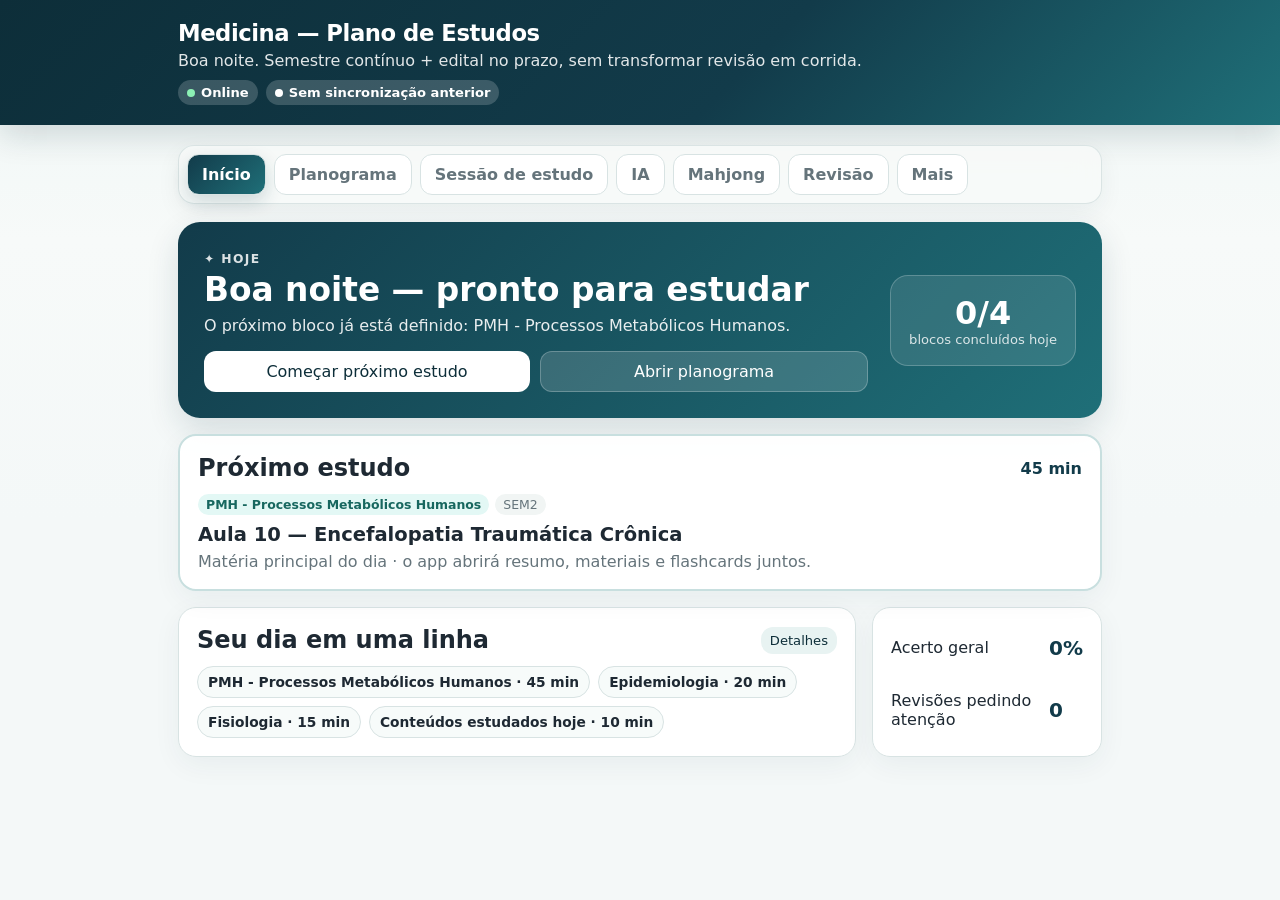
==== commit 354a549a: "8ª versão" ====
--- a/index_mobile_corrigido_v28.html
+++ b/index_mobile_corrigido_v28.html
@@ -121,6 +121,14 @@
     .image-lightbox.show{display:flex}
     .image-lightbox img{max-width:96vw;max-height:92vh;object-fit:contain;border-radius:12px;background:#fff;box-shadow:0 24px 80px rgba(0,0,0,.45)}
     .image-lightbox button{position:absolute;top:14px;right:14px;width:44px;height:44px;border-radius:999px;border:1px solid rgba(255,255,255,.35);background:rgba(255,255,255,.14);color:#fff;font-size:1.5rem;padding:0}
+    .inapp-viewer{position:fixed;inset:0;z-index:9998;background:rgba(6,23,29,.78);display:none;align-items:center;justify-content:center;padding:18px}
+    .inapp-viewer.show{display:flex}
+    .inapp-viewer-card{width:min(1180px,96vw);height:min(900px,92vh);background:#fff;border-radius:18px;overflow:hidden;display:grid;grid-template-rows:auto 1fr;box-shadow:0 24px 80px rgba(0,0,0,.45)}
+    .inapp-viewer-head{display:flex;align-items:center;justify-content:space-between;gap:12px;padding:11px 14px;border-bottom:1px solid var(--border);background:#f8fbfb}
+    .inapp-viewer-title{font-weight:850;min-width:0;white-space:nowrap;overflow:hidden;text-overflow:ellipsis}
+    .inapp-viewer-close{width:40px;height:40px;border-radius:999px;padding:0;font-size:1.35rem}
+    .inapp-viewer iframe{width:100%;height:100%;border:0;background:#fff}
+    button.material-link.inapp-source-link{border:0;background:transparent;color:var(--primary-dark);font:inherit;font-weight:750;text-decoration:underline;padding:0;cursor:pointer}
     @media(max-width:650px){.material-embed{height:72vh;min-height:440px}.image-lightbox{padding:8px}.image-lightbox img{max-width:100vw;max-height:94vh;border-radius:6px}}
     .offline-note{display:none;margin-top:10px;padding:10px 12px;border-radius:10px;background:#fff3df;color:#6f4a09}
     .offline-note.show{display:block}
@@ -165,7 +173,7 @@
     .bottom-nav{display:none}
     .plan-block{position:relative;overflow:hidden;transition:transform .18s ease,box-shadow .18s ease}.plan-block:hover{transform:translateY(-1px);box-shadow:0 10px 26px rgba(18,59,74,.07)}.plan-block.track-edital{border-left:5px solid var(--coral)}.plan-block.track-sem2{border-left:5px solid var(--secondary)}.plan-block.track-revisao{border-left:5px solid var(--accent)}.plan-block.track-questoes{border-left:5px solid #e4b84f}
     @keyframes riseIn{from{opacity:0;transform:translateY(7px)}to{opacity:1;transform:none}}.panel.active>.box,.panel.active>.home-hero{animation:riseIn .22s ease both}
-    @media(max-width:760px){.tabs{display:none}.bottom-nav{position:fixed;display:grid;grid-template-columns:repeat(5,1fr);left:10px;right:10px;bottom:10px;z-index:80;border:1px solid rgba(216,227,227,.96);border-radius:18px;background:rgba(255,255,255,.94);backdrop-filter:blur(16px);box-shadow:0 10px 30px rgba(13,46,57,.18);padding:6px}.bottom-tab{display:grid;place-items:center;gap:2px;background:transparent;color:var(--muted);font-size:.72rem;font-weight:800;padding:7px 3px;border-radius:12px}.bottom-tab b{font-size:1.05rem;line-height:1}.bottom-tab.active{background:var(--soft-accent);color:var(--primary-dark)}main{padding-bottom:92px}.home-layout{grid-template-columns:1fr}.home-stats{grid-template-columns:repeat(2,1fr)}.home-hero{grid-template-columns:1fr auto;padding:20px}.home-ring{width:86px;height:86px}.home-task{grid-template-columns:6px minmax(0,1fr) auto}}
+    @media(max-width:760px){.tabs{display:none}.bottom-nav{position:fixed;display:grid;grid-template-columns:repeat(6,1fr);left:10px;right:10px;bottom:10px;z-index:80;border:1px solid rgba(216,227,227,.96);border-radius:18px;background:rgba(255,255,255,.94);backdrop-filter:blur(16px);box-shadow:0 10px 30px rgba(13,46,57,.18);padding:6px}.bottom-tab{display:grid;place-items:center;gap:2px;background:transparent;color:var(--muted);font-size:.72rem;font-weight:800;padding:7px 3px;border-radius:12px}.bottom-tab b{font-size:1.05rem;line-height:1}.bottom-tab.active{background:var(--soft-accent);color:var(--primary-dark)}main{padding-bottom:92px}.home-layout{grid-template-columns:1fr}.home-stats{grid-template-columns:repeat(2,1fr)}.home-hero{grid-template-columns:1fr auto;padding:20px}.home-ring{width:86px;height:86px}.home-task{grid-template-columns:6px minmax(0,1fr) auto}}
     @media(max-width:430px){.home-hero{grid-template-columns:1fr}.home-ring{display:none}.home-stats{grid-template-columns:repeat(2,1fr)}.home-task-min{font-size:.9rem}}
 
     /* v27 — navegação limpa + sessão de estudo + fontes do edital */
@@ -196,6 +204,13 @@
     .ai-context-badge{display:inline-flex;align-items:center;gap:6px;border:1px solid var(--border);background:#f7fbfa;border-radius:999px;padding:6px 9px;font-size:.8rem;font-weight:750;color:var(--primary-dark);margin:3px 3px 0 0}
     .ai-thinking{display:inline-flex;align-items:center;gap:7px}.ai-thinking:after{content:"";width:7px;height:7px;border-radius:50%;background:currentColor;animation:aiPulse 1s infinite alternate}@keyframes aiPulse{to{opacity:.2}}
     @media(max-width:800px){.ai-shell{grid-template-columns:1fr}.ai-chat{grid-template-rows:auto minmax(300px,1fr) auto}.ai-messages{max-height:56vh}.ai-msg{max-width:94%}}
+    .mahjong-shell{padding:0;overflow:hidden;border:1px solid var(--border);border-radius:18px;background:#fff;box-shadow:var(--shadow)}
+    .mahjong-toolbar{display:flex;gap:10px;align-items:center;justify-content:space-between;flex-wrap:wrap;padding:12px 14px;border-bottom:1px solid var(--border);background:#fff}
+    .mahjong-frame-wrap{position:relative;width:100%;height:min(78vh,920px);min-height:620px;background:#eef4f1}
+    .mahjong-frame{display:block;width:100%;height:100%;border:0;background:#eef4f1}
+    .mahjong-loading{position:absolute;inset:0;display:grid;place-items:center;text-align:center;padding:24px;color:var(--muted);pointer-events:none}
+    .mahjong-frame.loaded + .mahjong-loading{display:none}
+    @media(max-width:760px){.mahjong-frame-wrap{height:calc(100vh - 185px);min-height:520px}.mahjong-toolbar{padding:9px 10px}.bottom-tab span{font-size:.65rem}}
   </style>
 </head>
 <body>
@@ -213,6 +228,7 @@
     <button class="tab" data-tab="plan">Planograma</button>
     <button class="tab" data-tab="session">Sessão de estudo</button>
     <button class="tab" data-tab="ai">IA</button>
+    <button class="tab" data-tab="mahjong">Mahjong</button>
     <button class="tab" data-tab="review">Revisão</button>
     <button class="tab" data-tab="more">Mais</button>
   </nav>
@@ -469,6 +485,24 @@
   </section>
 
 
+  <section id="mahjong" class="panel">
+    <div class="box">
+      <div class="study-room-kicker">MAHJONG DE REVISÃO</div>
+      <h2>Mahjong — Jardim de Jade</h2>
+      <p class="muted">O jogo carrega somente quando você entra nesta aba, para não pesar o restante do app.</p>
+    </div>
+    <div class="mahjong-shell">
+      <div class="mahjong-toolbar">
+        <div><strong>Jardim de Jade</strong><div class="muted">Uma única instância do jogo dentro do app.</div></div>
+        <div class="row"><button id="mahjongReload" class="secondary" type="button">↻ Recarregar jogo</button></div>
+      </div>
+      <div class="mahjong-frame-wrap">
+        <iframe id="mahjongFrame" class="mahjong-frame" title="Mahjong Jardim de Jade" loading="lazy" allow="fullscreen" referrerpolicy="strict-origin-when-cross-origin"></iframe>
+        <div id="mahjongLoading" class="mahjong-loading"><div><strong>Carregando Mahjong…</strong><br><small>Isso acontece só ao abrir a aba.</small></div></div>
+      </div>
+    </div>
+  </section>
+
   <section id="more" class="panel">
     <div class="box">
       <div class="study-room-kicker">BIBLIOTECA E FERRAMENTAS</div>
@@ -476,6 +510,7 @@
       <p class="muted">A tela principal fica limpa; os recursos completos continuam disponíveis aqui.</p>
       <div class="tool-grid">
         <button class="tool-card" type="button" data-open-tab="ai"><b>✦</b><span>IA</span><small>Tutor GPT-5.6 Sol com contexto das suas fontes</small></button>
+        <button class="tool-card" type="button" data-open-tab="mahjong"><b>🀄</b><span>Mahjong</span><small>Jardim de Jade para revisão ativa</small></button>
         <button class="tool-card" type="button" data-open-tab="study"><b>▣</b><span>Flashcards</span><small>Estudo livre por matéria ou tópico</small></button>
         <button class="tool-card" type="button" data-open-tab="quiz"><b>?</b><span>Quiz</span><small>Questões a partir dos seus cartões</small></button>
         <button class="tool-card" type="button" data-open-tab="summaries"><b>≡</b><span>Resumos</span><small>Resumos por aula e matéria</small></button>
@@ -649,6 +684,7 @@
   <button class="bottom-tab active" data-tab="home"><b>⌂</b><span>Início</span></button>
   <button class="bottom-tab" data-tab="plan"><b>✓</b><span>Plano</span></button>
   <button class="bottom-tab" data-tab="session"><b>▶</b><span>Sessão</span></button>
+  <button class="bottom-tab" data-tab="mahjong"><b>🀄</b><span>Mahjong</span></button>
   <button class="bottom-tab" data-tab="review"><b>↻</b><span>Revisão</span></button>
   <button class="bottom-tab" data-tab="more"><b>•••</b><span>Mais</span></button>
 </nav>
@@ -1027,7 +1063,11 @@
 function reviewCardHtml(r,showActions=true){const pct=r.attempts?Math.round(r.accuracy*100):0;return `<article class="review-card ${priorityClass(r.priority)}"><div class="classification"><span class="semester">${esc(r.semester)}</span><span class="subject">${esc(r.subject)}</span><span class="topic">${esc(r.topic)}</span></div><h3>${esc(r.topic)}</h3><p class="review-reason">${esc(reviewReason(r))}</p>${r.attempts?`<div class="review-meter"><span style="width:${pct}%"></span></div>`:""}${sourceReviewLink(r)}${showActions?`<div class="row"><button class="secondary review-study" data-subject="${esc(r.subject)}" data-topic="${esc(r.topic)}">Estudar</button><button class="primary review-quiz" data-subject="${esc(r.subject)}" data-topic="${esc(r.topic)}">Quiz</button></div>`:""}</article>`}
 function refreshReviewSemesterOptions(){const el=document.querySelector("#reviewSemester");if(!el)return;const keep=el.value,list=semesters();el.innerHTML='<option value="">Todos</option>'+list.map(s=>`<option value="${esc(s)}">${esc(s)}</option>`).join("");if(list.includes(keep))el.value=keep}
 function renderReviewDashboard(){const semester=document.querySelector("#reviewSemester")?.value||"",minDays=Number(document.querySelector("#reviewMinDays")?.value||14),rows=reviewRows(semester);const eligible=state.cards.filter(c=>!semester||c.semester===semester),hist=eligible.map(historyFor).filter(Boolean);const attempts=hist.reduce((n,h)=>n+(h.attempts||0),0),correct=hist.reduce((n,h)=>n+(h.correct||0),0),wrong=hist.reduce((n,h)=>n+(h.wrong||0),0);const touched=rows.filter(r=>r.attempts).length;const $=s=>document.querySelector(s);if($("#revAttempts"))$("#revAttempts").textContent=attempts;if($("#revWrong"))$("#revWrong").textContent=wrong;if($("#revAccuracy"))$("#revAccuracy").textContent=(attempts?Math.round(correct/attempts*100):0)+"%";if($("#revTopics"))$("#revTopics").textContent=touched;const suggestions=[...rows].sort((a,b)=>b.priority-a.priority||b.wrong-a.wrong||b.totalCards-a.totalCards).slice(0,10);$("#reviewSuggestions")&&($("#reviewSuggestions").innerHTML=suggestions.length?suggestions.map(r=>reviewCardHtml(r)).join(""):'<div class="muted">Nenhum tópico disponível.</div>');const weak=rows.filter(r=>r.attempts&&r.wrong).sort((a,b)=>(b.wrong-b.correct)-(a.wrong-a.correct)||b.wrong-a.wrong).slice(0,10);$("#weakTopics")&&($("#weakTopics").innerHTML=weak.length?weak.map(r=>reviewCardHtml(r)).join(""):'<div class="muted">Nenhum erro registrado ainda. Faça um quiz para começar o panorama.</div>');const recent=(state.recentErrors||[]).filter(e=>!semester||e.semester===semester).slice(0,10);$("#recentErrors")&&($("#recentErrors").innerHTML=recent.length?recent.map(e=>`<article class="review-card priority-high"><div class="classification"><span class="semester">${esc(e.semester||"")}</span><span class="subject">${esc(e.subject||"")}</span><span class="topic">${esc(e.topic||"")}</span></div><h3>${esc(e.question||"Questão")}</h3><p><strong>Você marcou:</strong> ${esc(e.chosen||"Não lembrei")}</p><p><strong>Correta:</strong> ${esc(e.correct||"")}</p><p class="review-reason">${esc(agoText(e.ts))}</p>${e.sourceUrl&&/^https?:\/\//i.test(e.sourceUrl)?`<div class="review-source">Onde revisar: <a href="${esc(e.sourceUrl)}" target="_blank" rel="noopener">${esc(e.sourceName||"Abrir fonte")}</a></div>`:""}<div class="row"><button class="secondary review-study" data-subject="${esc(e.subject||"")}" data-topic="${esc(e.topic||"")}">Estudar tópico</button><button class="primary review-quiz" data-subject="${esc(e.subject||"")}" data-topic="${esc(e.topic||"")}">Refazer quiz</button></div></article>`).join(""):'<div class="muted">Nenhum erro recente registrado.</div>');const sm=new Map();for(const r of rows){const k=`${r.semester}|${r.subject}`,s=sm.get(k)||{semester:r.semester,subject:r.subject,topic:"Visão geral da matéria",totalCards:0,attempts:0,correct:0,wrong:0,hard:0,lastReviewAt:0,sourceName:r.sourceName,sourceUrl:r.sourceUrl};s.totalCards+=r.totalCards;s.attempts+=r.attempts;s.correct+=r.correct;s.wrong+=r.wrong;s.hard+=r.hard;s.lastReviewAt=Math.max(s.lastReviewAt,r.lastReviewAt||0);sm.set(k,s)}const stale=[...sm.values()].map(s=>{s.accuracy=s.attempts?s.correct/s.attempts:0;s.days=daysSince(s.lastReviewAt);s.priority=(s.lastReviewAt?Math.min(s.days||0,60):70)+(1-s.accuracy)*20;return s}).filter(s=>!s.lastReviewAt||(s.days??999)>=minDays).sort((a,b)=>(b.days??999)-(a.days??999)||b.totalCards-a.totalCards).slice(0,10);$("#staleSubjects")&&($("#staleSubjects").innerHTML=stale.length?stale.map(s=>`<article class="review-card ${priorityClass(s.priority)}"><div class="classification"><span class="semester">${esc(s.semester)}</span><span class="subject">${esc(s.subject)}</span></div><h3>${esc(s.subject)}</h3><p class="review-reason">${esc(agoText(s.lastReviewAt))} · ${s.attempts?Math.round(s.accuracy*100)+"% de acerto":"sem histórico"}</p><div class="row"><button class="secondary review-subject-study" data-subject="${esc(s.subject)}">Estudar</button><button class="primary review-subject-quiz" data-subject="${esc(s.subject)}">Quiz</button></div></article>`).join(""):'<div class="muted">Nenhuma matéria ultrapassou esse intervalo.</div>')}
-function activateTab(id){document.querySelectorAll(".tab,.bottom-tab").forEach(x=>x.classList.toggle("active",x.dataset.tab===id));document.querySelectorAll(".panel").forEach(p=>p.classList.toggle("active",p.id===id));if(id==="home")renderHome();if(id==="review")renderReviewDashboard();if(id==="plan")renderPlanogram(false);if(id==="session")renderPlanStudyRoom();if(id==="ai"){renderAiFilters();renderAiMessages()}window.scrollTo({top:0,behavior:"smooth"})}
+const MAHJONG_URL="https://mahjong-jardim-de-jade.li-kataoka2018.chatgpt.site/";
+let mahjongLoaded=false;
+function ensureMahjongLoaded(force=false){const frame=document.querySelector("#mahjongFrame");if(!frame)return;if(force){mahjongLoaded=false;frame.classList.remove("loaded");frame.removeAttribute("src");void frame.offsetHeight}if(mahjongLoaded)return;frame.onload=()=>{frame.classList.add("loaded")};frame.src=MAHJONG_URL;mahjongLoaded=true}
+function reloadMahjong(){ensureMahjongLoaded(true)}
+function activateTab(id){document.querySelectorAll(".tab,.bottom-tab").forEach(x=>x.classList.toggle("active",x.dataset.tab===id));document.querySelectorAll(".panel").forEach(p=>p.classList.toggle("active",p.id===id));if(id==="home")renderHome();if(id==="review")renderReviewDashboard();if(id==="plan")renderPlanogram(false);if(id==="session")renderPlanStudyRoom();if(id==="ai"){renderAiFilters();renderAiMessages()}if(id==="mahjong")ensureMahjongLoaded(false);window.scrollTo({top:0,behavior:"smooth"})}
 function targetedCards(subject,topic=""){return state.cards.filter(c=>c.subject===subject&&(!topic||c.topics.includes(topic))).sort((a,b)=>cardReviewPriority(b)-cardReviewPriority(a))}
 function targetedCardsForBase(base){if(!base)return[];let rows=targetedCards(base.subject||"",base.topic||"");if(rows.length)return rows;rows=targetedCards(base.subject||"","");return rows}
 function startTargetedReview(subject,topic,kind){const cards=targetedCards(subject,topic);if(!cards.length)return;if(kind==="study"){studySession=cards;studyIndex=0;activateTab("study");renderStudy()}else{const chosen=cards.slice(0,Math.min(15,cards.length));quizSession=chosen.map(c=>({card:c,options:quizOptions(c)}));quizIndex=0;quizCorrect=0;quizAnswered=false;document.querySelector("#quizPlay").style.display="block";document.querySelector("#quizFinish").style.display="none";activateTab("quiz");renderQuiz()}}
@@ -1049,7 +1089,7 @@
 function planRelatedBase(unit){const nums=(String(unit?.resumos_reutilizar||"").match(/\d+/g)||[]).map(Number);return nums.map(n=>planActiveBase().find(x=>Number(x.resumo_row)===n)).filter(Boolean)}
 function planMaterialsFor(base){if(!base)return[];const sub=norm(base.subject||""),topic=norm(base.topic||"");let rows=materials.filter(m=>{const ms=norm(m.subject||""),mt=norm(m.topic||"");return (sub&&ms===sub)&&(topic?mt===topic:true)});if(!rows.length)rows=materials.filter(m=>norm(m.subject||"")===sub);return rows.slice(0,6)}
 function planLinksFromText(text){return [...String(text||"").matchAll(/https?:\/\/[^\s]+/g)].map(m=>m[0].replace(/[),.;]+$/,""))}
-function planSafeLinks(urls,label="Abrir material"){const uniq=[...new Set(urls.filter(Boolean))];return uniq.map((u,i)=>`<a class="material-link" href="${esc(u)}" target="_blank" rel="noopener">${esc(uniq.length>1?label+" "+(i+1):label)}</a>`).join(" ")}
+function planSafeLinks(urls,label="Abrir material"){const uniq=[...new Set(urls.filter(Boolean))];return uniq.map((u,i)=>`<button class="material-link inapp-source-link" type="button" data-inapp-source="${esc(u)}" data-inapp-title="${esc(uniq.length>1?label+" "+(i+1):label)}">${esc(uniq.length>1?label+" "+(i+1):label)}</button>`).join(" ")}
 
 function planStudyBases(block){const arr=[];if(block?.base)arr.push(block.base);if(Array.isArray(block?.bases))arr.push(...block.bases.filter(Boolean));if(block?.unit)arr.push(...planRelatedBase(block.unit));const seen=new Set();return arr.filter(x=>{const k=String(x?.unit_id||`${x?.semester||""}|${x?.subject||""}|${x?.topic||""}|${x?.title||""}`);if(!k||seen.has(k))return false;seen.add(k);return true})}
 function planEditalMaterials(unit){if(!unit)return[];const uid=norm(unit.unit_id||""),mod=norm(unit.modulo||""),title=norm(unit.unidade_estudo||"");const uidNum=(String(unit.unit_id||"").match(/\d+/)||[])[0]||"";return (materials||[]).filter(m=>{if(norm(m.semester||"")!==norm("Edital UNESP 2027"))return false;const ms=norm(m.subject||""),mt=norm(m.topic||"");if(mod&&ms!==mod)return false;if(uid&&mt.includes(uid))return true;if(uidNum&&new RegExp(`(^|\D)E?0*${Number(uidNum)}(\D|$)`,"i").test(String(m.topic||"")))return true;if(title&&mt.includes(title))return true;const rangeNums=(String(m.topic||"").match(/E?\d+/gi)||[]).map(x=>Number(x.replace(/\D/g,""))).filter(Number.isFinite);if(uidNum&&rangeNums.length>=2){const n=Number(uidNum),lo=Math.min(...rangeNums),hi=Math.max(...rangeNums);if(n>=lo&&n<=hi)return true}return false})}
@@ -1062,7 +1102,7 @@
 function planTimerToggle(){const t=planTimerState();if(!t.blockId)return;if(t.running){t.remainingSec=planTimerRemaining();t.running=false;t.endAt=0}else{if(Number(t.remainingSec||0)<=0)t.remainingSec=Number(t.totalSec||0);t.endAt=Date.now()+Number(t.remainingSec||0)*1000;t.running=true}persistState(false);ensurePlanTimerInterval();renderPlanTimer()}
 function planTimerReset(){const t=planTimerState();if(!t.blockId)return;t.running=false;t.endAt=0;t.remainingSec=Number(t.totalSec||0);persistState(false);renderPlanTimer()}
 function planTimerAdd(minutes){const t=planTimerState();if(!t.blockId)return;const add=Math.max(0,Number(minutes||0))*60;const now=planTimerRemaining();t.totalSec=Math.max(Number(t.totalSec||0),now+add);t.remainingSec=now+add;if(t.running)t.endAt=Date.now()+t.remainingSec*1000;persistState(false);renderPlanTimer()}
-function planStudyResourcesHtml(block){const bases=planStudyBases(block),mats=planStudyMaterials(block);let html="";if(bases.length){html+=bases.map(b=>{const src=planSafeLinks(planLinksFromText(b.source_url||""),"Abrir fonte");return `<div class="study-room-resource"><strong>${esc(b.title||b.topic||"Resumo")}</strong><div class="muted">${esc(b.subject||"")} · ${esc(b.topic||"")}</div>${b.source_name?`<div class="muted">Fonte: ${esc(b.source_name)}</div>`:""}${src?`<div style="margin-top:7px">${src}</div>`:""}<div class="row" style="margin-top:7px">${targetedCardsForBase(b).length?`<button class="secondary" type="button" data-room-study-subject="${esc(b.subject||"")}" data-room-study-topic="${esc(b.topic||"")}">Flashcards</button><button class="secondary" type="button" data-room-quiz-subject="${esc(b.subject||"")}" data-room-quiz-topic="${esc(b.topic||"")}">Quiz</button>`:""}</div></div>`}).join("")}if(mats.length){html+=`<div class="study-room-resource"><strong>Materiais relacionados</strong>${mats.map(m=>{const u=String(m.file_url||m.source_url||"");const edital=norm(m.semester||"")===norm("Edital UNESP 2027"),bib=norm(m.source_kind||"").includes("bibliografia_edital");const tag=edital?`<span class="plan-badge ${bib?"warn":"ok"}" style="margin-left:6px">${bib?"BIBLIOGRAFIA DO EDITAL":"FONTE DO EDITAL"}</span>`:"";return `<div style="margin-top:9px">${/^https?:\/\//i.test(u)?`<a class="material-link" href="${esc(u)}" target="_blank" rel="noopener">${esc(m.title||m.source_name||"Abrir material")}</a>`:`<span>${esc(m.title||m.source_name||"Material")}</span>`}${tag}${m.description?`<div class="muted">${esc(m.description)}</div>`:""}</div>`}).join("")}</div>`}if(!html)html='<div class="muted">O conteúdo necessário está descrito ao lado. Se não houver fonte vinculada, o planograma mantém o bloco como pendente em vez de inventar material.</div>';return html}
+function planStudyResourcesHtml(block){const bases=planStudyBases(block),mats=planStudyMaterials(block);let html="";if(bases.length){html+=bases.map(b=>{const src=planSafeLinks(planLinksFromText(b.source_url||""),"Abrir fonte");return `<div class="study-room-resource"><strong>${esc(b.title||b.topic||"Resumo")}</strong><div class="muted">${esc(b.subject||"")} · ${esc(b.topic||"")}</div>${b.source_name?`<div class="muted">Fonte: ${esc(b.source_name)}</div>`:""}${src?`<div style="margin-top:7px">${src}</div>`:""}<div class="row" style="margin-top:7px">${targetedCardsForBase(b).length?`<button class="secondary" type="button" data-room-study-subject="${esc(b.subject||"")}" data-room-study-topic="${esc(b.topic||"")}">Flashcards</button><button class="secondary" type="button" data-room-quiz-subject="${esc(b.subject||"")}" data-room-quiz-topic="${esc(b.topic||"")}">Quiz</button>`:""}</div></div>`}).join("")}if(mats.length){html+=`<div class="study-room-resource"><strong>Materiais relacionados</strong>${mats.map(m=>{const u=String(m.file_url||m.source_url||"");const edital=norm(m.semester||"")===norm("Edital UNESP 2027"),bib=norm(m.source_kind||"").includes("bibliografia_edital");const tag=edital?`<span class="plan-badge ${bib?"warn":"ok"}" style="margin-left:6px">${bib?"BIBLIOGRAFIA DO EDITAL":"FONTE DO EDITAL"}</span>`:"";return `<div style="margin-top:9px">${/^https?:\/\//i.test(u)?`<button class="material-link inapp-source-link" type="button" data-inapp-source="${esc(u)}" data-inapp-title="${esc(m.title||m.source_name||"Abrir material")}">${esc(m.title||m.source_name||"Abrir material")}</button>`:`<span>${esc(m.title||m.source_name||"Material")}</span>`}${tag}${m.description?`<div class="muted">${esc(m.description)}</div>`:""}</div>`}).join("")}</div>`}if(!html)html='<div class="muted">O conteúdo necessário está descrito ao lado. Se não houver fonte vinculada, o planograma mantém o bloco como pendente em vez de inventar material.</div>';return html}
 function sessionCardsForBlock(block){const out=[],seen=new Set();for(const b of planStudyBases(block)){for(const c of targetedCardsForBase(b)){const k=historyKey(c);if(seen.has(k))continue;seen.add(k);out.push(c)}}return out.sort((a,b)=>cardReviewPriority(b)-cardReviewPriority(a)).slice(0,200)}
 function renderSessionFlashcard(){const wrap=document.querySelector("#sessionFlashWrap"),none=document.querySelector("#sessionNoCards"),counter=document.querySelector("#sessionCardCounter");if(!wrap||!none||!counter)return;if(!sessionCards.length){wrap.hidden=true;none.hidden=false;counter.textContent="0 cartões";return}sessionCardIndex=Math.max(0,Math.min(sessionCardIndex,sessionCards.length-1));const c=sessionCards[sessionCardIndex];wrap.hidden=false;none.hidden=true;counter.textContent=`${sessionCardIndex+1}/${sessionCards.length}`;document.querySelector("#sessionFlashClass").innerHTML=classHtml(c);document.querySelector("#sessionFlashQuestion").textContent=c.question||"Pergunta";const a=document.querySelector("#sessionFlashAnswer");a.textContent=c.answer||"";a.hidden=!sessionCardRevealed;document.querySelector("#sessionFlashHint").textContent=sessionCardRevealed?"Resposta exibida":"Toque para mostrar a resposta";document.querySelector("#sessionReveal").textContent=sessionCardRevealed?"Ocultar resposta":"Mostrar resposta"}
 function sessionToggleCard(){if(!sessionCards.length)return;sessionCardRevealed=!sessionCardRevealed;renderSessionFlashcard()}
@@ -1106,7 +1146,7 @@
 function homeEditalProgress(){const keys=new Set();for(const [k,v] of Object.entries(state.planDone||{})){if(!v)continue;const id=String(k).split("|").pop();if(/^E\d+$/i.test(id))keys.add(id)}const total=Math.max(1,editalUnits.length);return{done:keys.size,total,pct:Math.min(100,Math.round(keys.size/total*100))}}
 function renderHome(){const root=document.querySelector("#home");if(!root)return;fillPlanControls();const d=document.querySelector("#planDate");if(d&&!d.value)d.value=planCurrentDate();const p=buildDailyPlan(),greeting=document.querySelector("#homeGreeting"),sub=document.querySelector("#homeSubtitle");if(greeting)greeting.textContent=`${homeGreeting()} — pronto para estudar`;if(!p){if(sub)sub.textContent="Sincronize a planilha para o app escolher as matérias do dia.";return}const keys=p.blocks.map(b=>planDoneKey(p.date,b.id)),done=keys.filter(k=>state.planDone?.[k]).length,next=p.blocks.find(b=>!isPlanDone(p.date,b.id))||p.blocks[0]||null;if(sub)sub.textContent=next?`O próximo bloco já está definido: ${next.subject||next.track}.`:"Seu plano de hoje está concluído.";const bs=document.querySelector("#homeBlocksStat");if(bs)bs.textContent=`${done}/${p.blocks.length}`;const acc=state.stats.reviewed?Math.round(state.stats.correct/state.stats.reviewed*100):0;const ae=document.querySelector("#homeAccuracyStat");if(ae)ae.textContent=`${acc}%`;const re=document.querySelector("#homeReviewStat");if(re)re.textContent=String(homeReviewAttention());const nextBox=document.querySelector("#homeNextBlock"),mins=document.querySelector("#homeNextMinutes");window.__homePlan=p;window.__homeNext=next;if(mins)mins.textContent=next?`${next.minutes} min`:"✓";if(nextBox)nextBox.innerHTML=next?`<div class="classification"><span class="subject">${esc(next.subject||next.track||"")}</span><span class="topic">${esc(next.track||"")}</span></div><div class="home-next-title">${esc(next.title||next.label||"")}</div><div class="home-next-summary">${esc(next.label||"")} · o app abrirá resumo, materiais e flashcards juntos.</div>`:'<div class="home-next-title">Plano concluído ✓</div><div class="muted">Você pode abrir o planograma para revisar ou escolher outro bloco.</div>';const strip=document.querySelector("#homeTodaySubjects");if(strip)strip.innerHTML=p.blocks.length?p.blocks.map(b=>`<span class="home-subject-pill ${isPlanDone(p.date,b.id)?"done":""}">${esc(b.subject||b.track||b.label)} · ${esc(b.minutes)} min</span>`).join(""):'<span class="muted">Nenhum bloco para hoje.</span>'}
 function renderStats(){const s=state.stats,q=state.quizStats;document.querySelector("#statTotal").textContent=state.cards.length;document.querySelector("#statReviewed").textContent=s.reviewed;document.querySelector("#statCorrect").textContent=s.correct;document.querySelector("#statAccuracy").textContent=(s.reviewed?Math.round(s.correct/s.reviewed*100):0)+"%";document.querySelector("#qPlayed").textContent=q.played;document.querySelector("#qCorrect").textContent=q.correct;document.querySelector("#qAccuracy").textContent=(q.played?Math.round(q.correct/q.played*100):0)+"%";document.querySelector("#qBest").textContent=(q.best||0)+"%"}
-document.querySelectorAll(".tab,.bottom-tab").forEach(b=>b.addEventListener("click",()=>activateTab(b.dataset.tab)));document.addEventListener("click",e=>{const b=e.target.closest("[data-open-tab]");if(b)activateTab(b.dataset.openTab)});
+document.querySelectorAll(".tab,.bottom-tab").forEach(b=>b.addEventListener("click",()=>activateTab(b.dataset.tab)));document.addEventListener("click",e=>{const b=e.target.closest("[data-open-tab]");if(b)activateTab(b.dataset.openTab)});document.querySelector("#mahjongReload")?.addEventListener("click",reloadMahjong);
 document.querySelector("#homeQuickTimes")?.addEventListener("click",e=>{const b=e.target.closest("[data-home-time]");if(b)homeSetTime(Number(b.dataset.homeTime))});
 document.querySelector("#homeReviewChips")?.addEventListener("click",e=>{const b=e.target.closest("[data-home-review]");if(!b)return;fillPlanControls();document.querySelector("#planReview1").value=b.dataset.homeReview;renderHome()});
 document.querySelector("#homeSwapReview")?.addEventListener("click",()=>{fillPlanControls();const choices=PLAN_REVIEW_OPTIONS.filter(x=>x!=="Automático"),pick=choices[Math.floor(Math.random()*choices.length)]||"Automático";document.querySelector("#planReview1").value=pick;renderHome()});
@@ -1318,6 +1358,12 @@
 }
 </script>
 <div id="imageLightbox" class="image-lightbox" role="dialog" aria-modal="true" aria-label="Imagem ampliada"><button id="imageLightboxClose" type="button" aria-label="Fechar">×</button><img id="imageLightboxImg" alt="Imagem ampliada"></div>
+<div id="inAppViewer" class="inapp-viewer" role="dialog" aria-modal="true" aria-label="Visualizador de fonte">
+  <div class="inapp-viewer-card">
+    <div class="inapp-viewer-head"><div id="inAppViewerTitle" class="inapp-viewer-title">Fonte</div><button id="inAppViewerClose" class="secondary inapp-viewer-close" type="button" aria-label="Fechar">×</button></div>
+    <iframe id="inAppViewerFrame" title="Conteúdo da fonte" allow="fullscreen"></iframe>
+  </div>
+</div>
 <script>
 (function(){
   const lb=document.getElementById("imageLightbox"),img=document.getElementById("imageLightboxImg"),close=document.getElementById("imageLightboxClose");
@@ -1331,5 +1377,25 @@
   document.addEventListener("keydown",e=>{if(e.key==="Escape"&&lb.classList.contains("show"))hide()});
 })();
 </script>
+<script>
+(function(){
+  const viewer=document.getElementById("inAppViewer"),frame=document.getElementById("inAppViewerFrame"),title=document.getElementById("inAppViewerTitle"),close=document.getElementById("inAppViewerClose");
+  if(!viewer||!frame||!close)return;
+  function hide(){viewer.classList.remove("show");frame.removeAttribute("src");document.body.style.overflow=""}
+  document.addEventListener("click",e=>{
+    const btn=e.target.closest("[data-inapp-source]");
+    if(!btn)return;
+    e.preventDefault();
+    const raw=String(btn.dataset.inappSource||"").trim();
+    if(!/^https?:\/\//i.test(raw))return;
+    const src=(typeof materialPreviewUrl==="function"&&materialPreviewUrl(raw))||raw;
+    title.textContent=btn.dataset.inappTitle||btn.textContent?.trim()||"Fonte";
+    frame.src=src;viewer.classList.add("show");document.body.style.overflow="hidden";
+  });
+  close.addEventListener("click",hide);
+  viewer.addEventListener("click",e=>{if(e.target===viewer)hide()});
+  document.addEventListener("keydown",e=>{if(e.key==="Escape"&&viewer.classList.contains("show"))hide()});
+})();
+</script>
 </body>
 </html>
